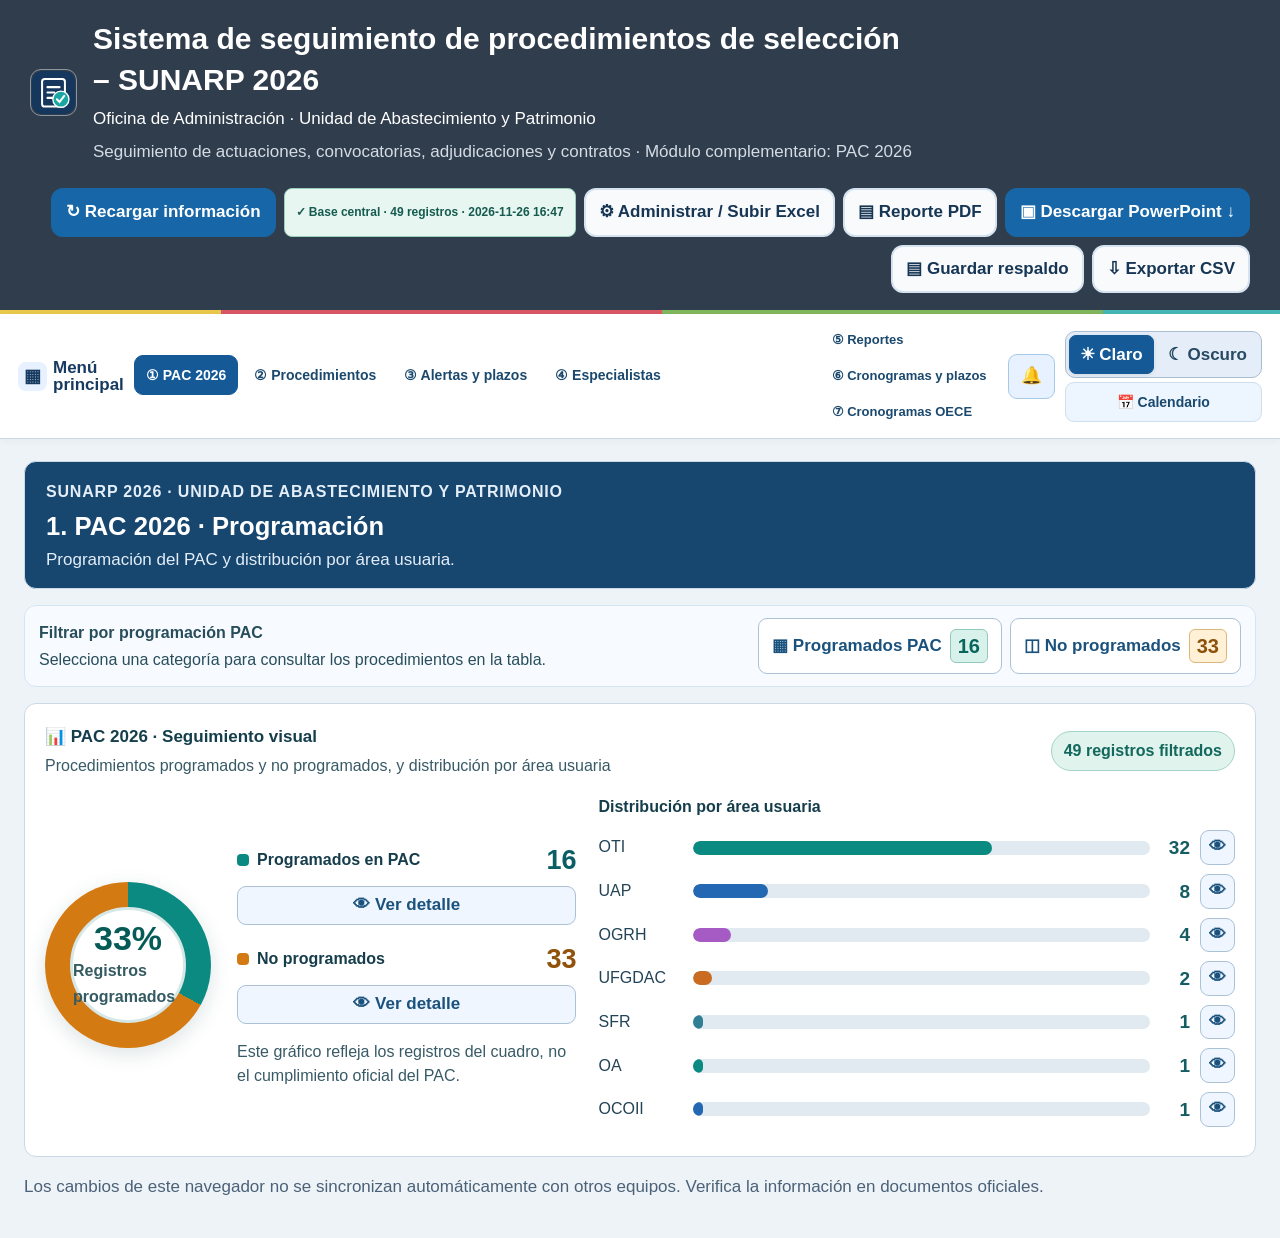
==== index.html @ dae7efac "Evitar duplicidad de etapa y seguimiento en tabla de procedimientos" ====
<!DOCTYPE html>
<html lang="es"><head><meta charset="utf-8"/><meta content="width=device-width,initial-scale=1" name="viewport"/><title>Seguimiento de Procedimientos de Selección | SUNARP 2026</title><link href="[data-uri]" rel="icon"/><style>
:root{font-family:Inter,'Segoe UI',Arial,sans-serif;color:#243248;background:#f5f7fb}*{box-sizing:border-box}body{margin:0}header{background:#17365d;color:white;padding:21px 30px;display:flex;align-items:center;justify-content:space-between;gap:12px;flex-wrap:wrap}header h1{margin:0;font-size:22px}header p{margin:5px 0 0;color:#d4e1f1;font-size:13px}.shell{max-width:1500px;margin:auto;padding:24px}button,.btn{font:inherit;cursor:pointer;border:1px solid #cad5e4;background:white;color:#23415f;border-radius:9px;padding:10px 14px;font-weight:600}button:hover{background:#edf3f9}.primary{background:#2464a4;color:white;border-color:#2464a4}.primary:hover{background:#194c7f}.actions{display:flex;gap:8px;flex-wrap:wrap}.cards{display:grid;grid-template-columns:repeat(5,minmax(130px,1fr));gap:12px;margin-bottom:19px}.card{background:white;border:1px solid #e1e7ef;border-radius:13px;padding:18px}.card small{display:block;color:#60728a;font-weight:600}.card strong{font-size:30px;display:block;margin-top:10px;color:#17365d}.card em{font-size:11px;color:#6c7c91;font-style:normal}.layout{display:grid;grid-template-columns:1.5fr 1fr;gap:15px;margin-bottom:17px}.panel{background:white;border:1px solid #e1e7ef;border-radius:13px;padding:18px}.panel h2{font-size:15px;margin:0 0 15px}.barrow{display:grid;grid-template-columns:140px 1fr 38px;gap:10px;align-items:center;margin:10px 0;font-size:12px}.track{height:11px;background:#edf1f6;border-radius:8px;overflow:hidden}.fill{height:100%;background:#4d87b8;border-radius:8px}.alerts{max-height:180px;overflow:auto}.alerts p{margin:8px 0;font-size:12px;line-height:1.5;border-bottom:1px solid #eef1f5;padding-bottom:8px}.filters{display:flex;gap:10px;flex-wrap:wrap;margin-bottom:12px}input,select,textarea{border:1px solid #cbd6e3;border-radius:8px;padding:10px;font:inherit;background:white;color:#27374c}input[type=search]{flex:2;min-width:250px}select{min-width:145px;flex:1}.tablewrap{overflow:auto;max-height:570px;border:1px solid #e1e7ef;border-radius:11px}table{border-collapse:collapse;width:100%;min-width:1220px;font-size:12px}th{position:sticky;top:0;background:#eaf0f7;color:#28425e;text-align:left;padding:12px;z-index:1;white-space:nowrap}td{padding:11px 12px;border-bottom:1px solid #eef1f5;vertical-align:top}tr:hover td{background:#f7faff}.desc{max-width:360px;min-width:270px;line-height:1.5}.muted{color:#7c8a9c}.pill{display:inline-block;border-radius:20px;padding:4px 8px;font-size:11px;background:#e9eff7;color:#34516e;font-weight:700;white-space:nowrap}.pill.good{background:#e4f3e9;color:#276340}.pill.warn{background:#fff0d7;color:#895d1e}.pill.bad{background:#fce9e9;color:#a13e3e}.footer{margin:13px 0;color:#65778b;font-size:12px}dialog{border:0;border-radius:16px;box-shadow:0 20px 70px #172e4966;width:min(900px,94vw);max-height:90vh;padding:0}dialog::backdrop{background:#152b45aa}.modalhead{padding:18px 22px;background:#17365d;color:white;display:flex;justify-content:space-between;align-items:center}.modalhead h2{font-size:17px;margin:0}.formgrid{display:grid;grid-template-columns:repeat(2,minmax(0,1fr));gap:13px;padding:20px;max-height:65vh;overflow:auto}.field{display:flex;flex-direction:column;gap:5px}.field label{font-size:12px;color:#53657c;font-weight:700}.field.wide{grid-column:1/-1}.field textarea{min-height:85px;resize:vertical}.modalfoot{display:flex;justify-content:flex-end;gap:8px;padding:15px 20px;border-top:1px solid #e5ebf2}.hint{font-size:12px;color:#698098}.tabbar{display:flex;gap:8px;margin-bottom:14px}.tabbar button.active{background:#17365d;color:white}#contractsPanel{display:none}@media(max-width:950px){.cards{grid-template-columns:repeat(2,1fr)}.layout{grid-template-columns:1fr}.shell{padding:12px}.formgrid{grid-template-columns:1fr}.field.wide{grid-column:1}header{padding:16px}}

/* Cabecera institucional inspirada en el tablero de control contractual, con menos colores */
:root{color:#26344a;background:#f2f5fa}
.hero{background:#3c4146;padding:19px 0 17px;color:#fff}
.hero-inner{max-width:1600px;margin:0 auto;width:calc(100% - 60px);display:flex;align-items:center;justify-content:space-between;gap:22px;flex-wrap:wrap}
.brand{display:flex;align-items:center;gap:16px;min-width:280px;flex:1}
.brand-mark{font-size:25px;display:grid;place-items:center;width:47px;height:47px;border:1px solid #8c969e;border-radius:11px;flex-shrink:0}
.hero h1{font-size:20px;line-height:1.35;margin:0;max-width:820px}
.hero p{font-size:13px;color:#fff;margin:5px 0}
.hero-sub{display:block;font-size:11px;color:#d4dce5;margin-top:4px}
.hero .actions{justify-content:flex-end}
.hero .actions button{border:1px solid #888e95;color:#fff;background:transparent;border-radius:18px;padding:10px 13px;font-size:12px}
.hero .actions button:hover{background:#525b65}
.hero .actions button.primary{background:#17365d;border-color:#17365d}
.hero-stripe{height:4px;display:grid;grid-template-columns:1fr 2fr 2fr .8fr}
.hero-stripe i:nth-child(1){background:#e9c94c}.hero-stripe i:nth-child(2){background:#d95664}.hero-stripe i:nth-child(3){background:#80b65c}.hero-stripe i:nth-child(4){background:#44b6b6}
.shell{max-width:1600px;padding-top:22px}
.update-line{display:flex;justify-content:space-between;flex-wrap:wrap;gap:6px;color:#60718b;font-size:12px;margin-bottom:12px}
.section-title{margin:24px 0 12px}.section-title h2{font-size:16px;margin:0 0 5px;color:#263b56}.section-title p{font-size:12px;color:#6b7d92;margin:0}
.tabbar{display:flex;gap:8px;flex-wrap:wrap;background:white;border:1px solid #e1e7ef;border-radius:15px;padding:11px;margin-bottom:16px;box-shadow:0 2px 4px #162d4b0a}
.tabbar button{border:0;background:transparent;color:#334d70;padding:13px 15px;border-radius:10px;font-size:13px}
.tabbar button.active{background:#102e59;color:#fff}
.tab-icon{font-size:16px;margin-right:5px}
.card{box-shadow:0 2px 4px #17365d0a;border-radius:15px}
.card strong{font-size:28px}
.panel{border-radius:15px}
@media(max-width:900px){.hero-inner{width:calc(100% - 28px)}.hero .actions{justify-content:flex-start}.hero h1{font-size:17px}.tabbar button{flex:1 1 230px}.update-line{display:block}}
</style><style>
.visual-grid{display:grid;grid-template-columns:1.15fr 1fr;gap:15px;margin:0 0 18px}.visual-card{background:white;border:1px solid #e0e7f0;border-radius:15px;padding:18px;min-width:0}.visual-card h3{margin:0 0 6px;font-size:15px;color:#243a56}.visual-card .sub{font-size:12px;color:#66778e;margin:0 0 12px}.visual-card svg{max-width:100%;height:auto}.legend{display:flex;gap:9px;flex-wrap:wrap;margin-top:10px;font-size:12px;color:#4b5d73}.legend span{display:inline-flex;align-items:center;gap:5px}.legend i{width:10px;height:10px;border-radius:3px;display:inline-block}.metric-note{font-size:12px;color:#5e7088;margin-top:10px}.insight-list{display:grid;gap:9px}.insight-item{padding:10px 12px;background:#f5f8fc;border-left:3px solid #507ba9;border-radius:6px;font-size:13px;line-height:1.45}.finance-grid{display:grid;grid-template-columns:repeat(3,minmax(0,1fr));gap:10px;margin-top:12px}.finance-stat{padding:12px;background:#f6f8fc;border-radius:10px}.finance-stat small{display:block;color:#6a7b90;font-size:11px}.finance-stat strong{font-size:19px;display:block;margin-top:5px;color:#203a5c}.visual-card .chart-title{font-weight:650;font-size:12px;color:#425671}.chartbar{display:flex;align-items:center;gap:9px;margin:8px 0;font-size:12px}.chartbar label{width:92px;flex-shrink:0;color:#52647b}.chartbar .track2{flex:1;height:12px;border-radius:8px;background:#edf1f6;overflow:hidden}.chartbar .fill2{height:100%;background:#517ca8;border-radius:8px}.chartbar b{width:40px;text-align:right;font-variant-numeric:tabular-nums}.analysis-pill{font-size:11px;color:#586c85}.money-cell{font-variant-numeric:tabular-nums;white-space:nowrap}@media(max-width:850px){.visual-grid{grid-template-columns:1fr}.finance-grid{grid-template-columns:1fr 1fr}}@media(max-width:530px){.finance-grid{grid-template-columns:1fr}}
th:nth-child(7),td:nth-child(7){min-width:175px}</style><style>
.pv-controls{display:flex;gap:9px;flex-wrap:wrap;margin:16px 0}.pv-controls button{border:1px solid #ccd7e5;background:#fff;color:#203b5e;padding:9px 13px;border-radius:9px;cursor:pointer;font-weight:650}.pv-controls button.selected{background:#17365d;color:#fff}.pv-stats{display:grid;grid-template-columns:repeat(auto-fit,minmax(175px,1fr));gap:12px;margin:12px 0}.pv-stat{background:#fff;border:1px solid #dce5f0;border-radius:12px;padding:15px}.pv-stat small{display:block;color:#63748a}.pv-stat strong{display:block;font-size:21px;color:#16385c;margin-top:5px}.pv-bars{display:grid;gap:12px;margin:14px 0}.pv-bar{display:grid;grid-template-columns:125px 1fr 100px;gap:12px;align-items:center;font-size:13px}.pv-track{height:16px;background:#eaf0f6;border-radius:6px;overflow:hidden}.pv-fill{height:100%;background:#2f6c9e;border-radius:6px}.pv-note{font-size:12px;color:#64748b;margin:9px 0 15px}.pv-focus{background:#f5f8fc;border:1px solid #dce5f0;border-radius:12px;padding:14px;margin:12px 0}.pv-focus h4{margin:0 0 10px}.pv-focus p{margin:7px 0;font-size:13px}.pv-year{display:flex;gap:8px;align-items:center;margin:10px 0}.pv-year select{border:1px solid #cdd9e7;padding:8px;border-radius:7px;background:white}.pv-alert{color:#9a5212;font-weight:600}.pv-good{color:#23654b;font-weight:600}@media(max-width:700px){.pv-bar{grid-template-columns:85px 1fr 80px;font-size:11px}}
</style><style>
/* Panel visual renovado: color funcional, no altera datos */
:root{--pv-blue:#2563eb;--pv-green:#059669;--pv-orange:#ea8a23;--pv-purple:#7c3aed;--pv-teal:#0891b2}
.pv-controls{padding:8px;background:linear-gradient(110deg,#eaf2ff,#f5f0ff 55%,#e9f8f5);border:1px solid #dce6f7;border-radius:16px;gap:10px}
.pv-controls button{position:relative;display:inline-flex;align-items:center;gap:8px;border-radius:12px;border-color:transparent;background:#ffffffd9;box-shadow:0 2px 6px #1d3b6612;padding:12px 17px;transition:transform .2s,box-shadow .2s,background .2s}
.pv-controls button:nth-child(1)::before{content:'◉';color:#2563eb;font-size:17px}.pv-controls button:nth-child(2)::before{content:'▥';color:#059669;font-size:17px}.pv-controls button:nth-child(3)::before{content:'⚑';color:#ea8a23;font-size:17px}.pv-controls button:nth-child(4)::before{content:'▤';color:#7c3aed;font-size:17px}
.pv-controls button:hover{transform:translateY(-2px);box-shadow:0 6px 16px #17365d22}.pv-controls button.selected{background:linear-gradient(110deg,#17365d,#25599a);color:#fff;box-shadow:0 5px 12px #17365d33}.pv-controls button.selected::before{color:#fff}
.pv-stats{gap:14px}.pv-stat{position:relative;overflow:hidden;border:1px solid #dce5f0;border-radius:16px;padding:18px 18px 20px;box-shadow:0 4px 12px #193b5c0b;transition:transform .2s,box-shadow .2s;background:linear-gradient(145deg,#fff,#f4f8ff)}
.pv-stat:nth-child(4n+2){background:linear-gradient(145deg,#fff,#ecfbf4)}.pv-stat:nth-child(4n+3){background:linear-gradient(145deg,#fff,#fff4e7)}.pv-stat:nth-child(4n+4){background:linear-gradient(145deg,#fff,#f5efff)}
.pv-stat::after{content:'';position:absolute;left:0;bottom:0;width:100%;height:5px;background:#2563eb}.pv-stat:nth-child(4n+2)::after{background:#059669}.pv-stat:nth-child(4n+3)::after{background:#ea8a23}.pv-stat:nth-child(4n+4)::after{background:#7c3aed}
.pv-stat:hover{transform:translateY(-3px);box-shadow:0 10px 24px #193b5c1c}.pv-stat small{font-size:12px;font-weight:650;line-height:1.5}.pv-stat strong{font-size:clamp(22px,2vw,29px);letter-spacing:-.5px;color:#164ba1}.pv-stat:nth-child(4n+2) strong{color:#087d5a}.pv-stat:nth-child(4n+3) strong{color:#b46713}.pv-stat:nth-child(4n+4) strong{color:#6a3ac0}
.pv-focus{border-radius:17px;background:linear-gradient(135deg,#f7faff,#eef4fd);border-color:#d5e3f5;padding:20px;box-shadow:0 3px 10px #193b5c0b}.pv-focus h4{color:#17365d;font-size:15px;margin-bottom:16px}.pv-bar{grid-template-columns:125px 1fr 85px;gap:15px}.pv-bar>span,.pv-bar>label{font-weight:650}.pv-track{height:20px;border-radius:20px;background:#e2eaf4;box-shadow:inset 0 1px 3px #16365c18}.pv-fill{border-radius:20px;background:linear-gradient(90deg,#2563eb,#38bdf8);transition:width .5s ease;position:relative}.pv-bar:nth-child(2) .pv-fill{background:linear-gradient(90deg,#059669,#34d399)}.pv-bar:nth-child(3) .pv-fill{background:linear-gradient(90deg,#7c3aed,#b794f4)}.pv-bar:nth-child(4) .pv-fill{background:linear-gradient(90deg,#ea8a23,#facc15)}.pv-bar:nth-child(5) .pv-fill{background:linear-gradient(90deg,#0891b2,#67e8f9)}.pv-bar b{font-size:13px;color:#203b5e}.pv-bar:hover .pv-track{outline:2px solid #a6c9f7;outline-offset:2px}
.pv-note{background:#eef5ff;border-left:4px solid #3b82f6;border-radius:8px;padding:11px 13px;line-height:1.55}.pv-alert{color:#b45309}.pv-good{color:#047857}
.pv-year select{border:1px solid #9ab7db;box-shadow:0 2px 5px #1e3a5f10}.pv-year select:focus-visible,.pv-controls button:focus-visible{outline:3px solid #93c5fd;outline-offset:2px}
@media(max-width:720px){.pv-bar{grid-template-columns:78px 1fr 70px;gap:8px}.pv-stat{padding:14px}.pv-controls button{flex:1 1 170px;justify-content:center}}
@media(prefers-reduced-motion:reduce){.pv-fill,.pv-stat,.pv-controls button{transition:none}}
</style><style>
.pv-pac-controls{display:flex;gap:9px;flex-wrap:wrap;margin:14px 0}.pv-pac-controls button{background:white;border:1px solid #cbd5e1;border-radius:9px;padding:9px 13px;color:#334155}.pv-pac-controls button.on{background:#17365d;color:white;border-color:#17365d}.pv-pac-list{display:grid;gap:7px;max-height:450px;overflow:auto}.pv-pac-item{display:flex;align-items:flex-start;gap:12px;padding:10px 12px;background:white;border:1px solid #e2e8f0;border-radius:10px;font-size:12px;line-height:1.5;color:#334155}.pv-pac-item>span:last-child{flex:1;min-width:0}.pv-pac-item strong{display:block;font-weight:650}.pv-pac-item small{display:block;margin-top:3px;color:#64748b;white-space:pre-wrap}.pv-pac-tag{display:inline-flex;flex-shrink:0;align-items:center;border-radius:18px;padding:5px 9px;font-size:11px;font-weight:750;white-space:nowrap}.pv-pac-tag.is-programado{background:#dbeafe;color:#1d4ed8}.pv-pac-tag.is-no{background:#e2e8f0;color:#475569}@media(max-width:650px){.pv-pac-item{flex-direction:column}}
</style><style>.help-btn{padding:0 5px;border:1px solid #a8bed8;border-radius:50%;background:#edf5ff;color:#20558e;font-size:11px;margin-left:4px;line-height:18px;min-width:19px}.field:has(input[id*="monto"],input[id*="prevision"],input[id*="ccp"],input[id*="clasificador"],input[id*="meta"]) {background:#f1f7ff;padding:9px;border-radius:9px;border-left:3px solid #6d9cd5}.field:has(input[id*="vencimiento"],input[id*="estado"],input[id*="fechaEsperada"]) {border-left:3px solid #d69d43;padding-left:9px}.field label{display:flex;align-items:center;justify-content:space-between;gap:5px}.update-line{font-weight:500}</style><style>
/* Resumen operativo en el espacio antes desocupado */
#thead th:nth-child(7),#tbody td:nth-child(7){min-width:290px;width:310px;max-width:340px}
#thead th:nth-child(8),#tbody td:nth-child(8){min-width:175px;width:190px}
.control-info{display:grid;gap:6px;max-width:325px;line-height:1.4}.control-info .ci-line{display:flex;gap:6px;align-items:flex-start;font-size:11px}.control-info .ci-label{color:#64748b;min-width:75px;flex-shrink:0;font-weight:600}.control-info .ci-value{color:#24364d;font-weight:650;overflow-wrap:anywhere;white-space:normal}.control-info .ci-action{border-left:3px solid #2d6eb3;background:#f0f6ff;padding:6px 8px;border-radius:5px;color:#264b79;font-size:11px;line-height:1.45;overflow-wrap:anywhere}.control-info .ci-empty{color:#8794a6;font-weight:400}.control-info .ci-contract{color:#06744e}.control-info .ci-action strong{display:block;margin-bottom:2px}.control-info .ci-action span{display:-webkit-box;-webkit-line-clamp:3;-webkit-box-orient:vertical;overflow:hidden;white-space:pre-line}
#tbody td:nth-child(10){white-space:nowrap}.contract-highlight{background:#d8f7e8!important;border:1px solid #42c98d;color:#075b40!important;padding:5px 9px}
.eye-action{display:inline-flex;align-items:center;justify-content:center;gap:6px;color:#164a87;border:1px solid #94bdf2;background:#eff6ff;padding:9px 11px;white-space:nowrap}.eye-action:hover{background:#dbeafe}.eye-action svg{width:15px;height:15px;flex-shrink:0}

#thead th:nth-child(n+5),#tbody td:nth-child(n+5){min-width:175px}
.pv-doc{color:#35475e;white-space:pre-line;overflow-wrap:anywhere;line-height:1.4;margin-bottom:5px}
.pv-amount{color:#076345;font-weight:750;font-variant-numeric:tabular-nums;white-space:nowrap}
#reportPpt.primary{background:#236b54;border-color:#236b54;color:#fff}
#reportPpt.primary:hover{background:#18523f}
<style>.no-contract{background:#eef2f7!important;color:#475569!important;font-weight:650;border-radius:7px;padding:4px 7px;display:inline-block}.no-contract-note{background:#f1f5f9;border-left:4px solid #64748b;border-radius:9px;padding:11px 14px;margin:10px 0;font-size:12px;color:#334155}</style></style><style>
:root{--sun-chart-0:#2563eb;--sun-chart-1:#10b981;--sun-chart-2:#f59e0b;--sun-chart-3:#8b5cf6;--sun-chart-4:#06b6d4}
.eye-action{background:linear-gradient(120deg,#1456a5,#237ad6)!important;color:#fff!important;border:1px solid #174f9c!important;border-radius:12px!important;box-shadow:0 3px 9px #1358a42b;font-weight:750!important;padding:10px 13px!important;transition:transform .15s,box-shadow .15s}
.eye-action:hover{background:linear-gradient(120deg,#103e7b,#155bb0)!important;transform:translateY(-1px);box-shadow:0 6px 15px #1358a440}.eye-action:focus-visible{outline:3px solid #f59e0b;outline-offset:2px}.eye-action svg{width:19px!important;height:19px!important;stroke-width:2.2!important}
.sun-pac-panel:not(:empty),.sun-fin-chart{background:#fff;border:1px solid #d8e4f3;border-radius:17px;padding:20px;margin:16px 0;box-shadow:0 4px 15px #193b5c0c}.sun-visual-head{display:flex;justify-content:space-between;align-items:center;gap:12px;flex-wrap:wrap;margin-bottom:16px}.sun-visual-head h3{margin:0 0 4px;color:#153b66;font-size:17px}.sun-visual-head p{margin:0;color:#64748b;font-size:12px}.sun-visual-tag{padding:7px 12px;background:#e0edff;color:#1d4ed8;border-radius:20px;font-size:12px;font-weight:750}.sun-pac-grid{display:grid;grid-template-columns:170px minmax(180px,.8fr) minmax(280px,1.5fr);gap:22px;align-items:center}.sun-pac-donut{width:166px;height:166px;border-radius:50%;background:conic-gradient(#2563eb 0 var(--pct),#f59e0b var(--pct) 100%);display:grid;place-items:center}.sun-pac-donut>div{background:#fff;border-radius:50%;width:116px;height:116px;display:flex;flex-direction:column;align-items:center;justify-content:center}.sun-pac-donut strong{font-size:31px;color:#1d4ed8}.sun-pac-donut small{font-size:11px;color:#64748b}.sun-pac-key>div{display:flex;align-items:center;gap:8px;margin:12px 0;font-size:12px}.sun-pac-key>div strong{margin-left:auto;font-size:18px;color:#17365d}.sun-pac-key p,.sun-fin-disclaimer{font-size:11px;color:#64748b;line-height:1.5}.sun-dot{width:12px;height:12px;border-radius:4px;display:inline-block}.sun-dot.blue{background:#2563eb}.sun-dot.orange{background:#f59e0b}.sun-area-bars h4{font-size:13px;color:#17365d;margin:0 0 10px}.sun-area-row{display:grid;grid-template-columns:85px 1fr 30px;gap:9px;align-items:center;margin:9px 0;font-size:12px}.sun-area-row>span{white-space:nowrap;overflow:hidden;text-overflow:ellipsis}.sun-area-track,.sun-fin-track{height:14px;background:#edf2f8;border-radius:12px;overflow:hidden}.sun-area-track>div,.sun-fin-track>div{height:100%;border-radius:12px;min-width:0;transition:width .25s}.sun-area-row b{text-align:right;color:#334155}.sun-fin-bars{display:grid;gap:14px}.sun-fin-row{display:grid;grid-template-columns:145px minmax(120px,1fr) 160px;gap:15px;align-items:center}.sun-fin-row strong{display:block;color:#334155;font-size:12px}.sun-fin-row small{display:block;color:#64748b;font-size:10px}.sun-fin-track{height:22px}.sun-fin-row b{text-align:right;color:#17365d;font-size:12px;font-variant-numeric:tabular-nums}.sun-fin-disclaimer{margin-top:14px}@media(max-width:950px){.sun-pac-grid{grid-template-columns:170px 1fr}.sun-area-bars{grid-column:1/-1}}@media(max-width:600px){.sun-pac-grid{grid-template-columns:1fr;justify-items:center}.sun-pac-key,.sun-area-bars{width:100%}.sun-fin-row{grid-template-columns:100px 1fr;gap:7px}.sun-fin-row b{grid-column:2;text-align:left}.sun-pac-panel:not(:empty),.sun-fin-chart{padding:14px}}
</style><style>
/* Seguimiento visible en la tabla: textos completos, sin recortes */
#thead th:nth-child(8),#tbody td:nth-child(8){min-width:380px;width:440px;max-width:550px;white-space:normal}
.obs-table-cell{background:#f8fbff;vertical-align:top}
.obs-stack{display:grid;gap:9px;min-width:330px}
.obs-box{padding:11px 13px;border-radius:10px;border:1px solid #bfd7f5;background:#edf5ff;color:#193e70;line-height:1.55;overflow-wrap:anywhere}
.obs-box strong{display:block;font-size:11px;text-transform:uppercase;letter-spacing:.35px;margin-bottom:5px;color:#174e92}
.obs-text{font-size:12px;white-space:pre-wrap;overflow-wrap:anywhere;word-break:normal}
.obs-observacion{background:#fff6e7;border-color:#f3d6a3;color:#704913}
.obs-observacion strong{color:#99580a}
.obs-seguimiento{background:#eaf5ff;border-color:#b9d8fa}
.obs-estado{background:#ecf9f2;border-color:#b7e5ca;color:#155c3d}
.obs-estado strong{color:#176d47}
.obs-empty{font-size:12px;color:#64748b;background:#f1f5f9;border-radius:8px;padding:11px;white-space:normal}
#tbody tr:hover .obs-table-cell{background:#f0f7ff}
</style><style>
/* Acceso inmediato a la ficha dentro de la descripción del servicio */
.detail-under-service{display:flex;align-items:center;margin-top:11px}
.desc .eye-action{font-size:12px;padding:8px 12px!important;max-width:100%;white-space:normal;text-align:left;line-height:1.3}
.desc .eye-action svg{flex-shrink:0}
</style><style>
/* Indicadores ejecutivos consultables: detalle por registro */
.insight-drill{width:100%;display:flex;flex-wrap:wrap;align-items:center;justify-content:space-between;gap:6px 12px;text-align:left;font-weight:400;cursor:pointer;color:#243248;border:1px solid #e2eaf4;border-left:3px solid #507ba9;transition:background .12s,border-color .12s}
.insight-drill:hover{background:#e9f2ff;border-color:#bad2ee;border-left-color:#1e63ad}
.insight-drill:focus-visible{outline:3px solid #93c5fd;outline-offset:2px}
.insight-drill-link{display:inline-flex;align-items:center;gap:5px;font-size:11px;font-weight:750;color:#1456a5;margin-left:auto;white-space:nowrap}
#insightDetail{width:min(1100px,96vw);max-height:88vh}
.insight-dialog-content{padding:17px 20px 21px;overflow:auto;max-height:70vh}
.insight-summary{font-size:13px;color:#52647b;line-height:1.5;margin:0 0 12px}
.insight-list-table{overflow:auto;border:1px solid #e1e7ef;border-radius:10px;max-height:55vh}
.insight-list-table table{min-width:930px;width:100%;font-size:12px}
.insight-list-table td{vertical-align:top;white-space:normal;overflow-wrap:anywhere}
.insight-list-table th{white-space:nowrap}
.insight-list-table td:first-child{width:45px;color:#64748b}
.insight-list-table .eye-action{padding:7px 10px!important;font-size:11px;white-space:nowrap}
.insight-list-table .eye-action svg{width:16px!important;height:16px!important}
.insight-empty{padding:20px;background:#f4f7fb;color:#586b81;border-radius:8px;font-size:13px}
@media(max-width:700px){.insight-dialog-content{padding:12px}.insight-drill-link{margin-left:0}#insightDetail{width:98vw}}
</style><style>
/* Alertas con consulta inmediata del registro y su ficha gerencial */
.alerts{max-height:310px;overflow-y:auto}
.alert-record{padding:10px 4px 12px;border-bottom:1px solid #e5ebf2;font-size:12px;line-height:1.5}
.alert-record:last-child{border-bottom:0}
.alert-record>strong{display:block;color:#24364d;overflow-wrap:anywhere}
.alert-meta{color:#617188;margin:3px 0;overflow-wrap:anywhere}
.alert-record .alert-view{font-size:11px!important;padding:7px 10px!important;margin-top:7px}
.alert-record .alert-view svg{width:16px!important;height:16px!important}
</style><style id="distributionUpgradeStyle">
/* Distribución de procedimientos: panel interactivo y legible */
.dist-layout{display:grid;grid-template-columns:minmax(170px,0.75fr) minmax(260px,1.4fr);gap:20px;align-items:center}
.dist-donut-wrap{text-align:center;display:grid;justify-items:center;gap:10px}
.dist-donut{width:188px;height:188px;aspect-ratio:1;border:0;border-radius:50%;display:grid;place-items:center;cursor:pointer;padding:0;box-shadow:0 5px 16px #183d6721;transition:transform .17s}
.dist-donut:hover{transform:scale(1.035)}.dist-donut:focus-visible,.dist-state:focus-visible{outline:3px solid #2563eb;outline-offset:3px}
.dist-center{width:116px;height:116px;border-radius:50%;background:white;display:flex;align-items:center;justify-content:center;flex-direction:column;gap:2px;color:#234465}
.dist-center strong{font-size:34px;line-height:1.1}.dist-center small{font-size:12px;color:#617489}.dist-center em{font-size:10px;color:#205d9d;font-weight:750;font-style:normal;margin-top:3px}
.dist-summary{font-size:11px;line-height:1.5;color:#66788e;max-width:230px}
.dist-list{display:grid;gap:5px;min-width:0}.dist-list-head{display:flex;justify-content:space-between;gap:9px;font-size:11px;color:#60758c;margin-bottom:3px}.dist-list-head strong{color:#233f5e}
.dist-state{width:100%;border:1px solid transparent;background:#f8faff;border-radius:10px;display:grid;grid-template-columns:10px minmax(106px,1fr) minmax(35px,.65fr) 28px 44px 12px;gap:8px;align-items:center;padding:9px 10px;text-align:left;font-size:11px;color:#29415c;min-width:0;cursor:pointer}
.dist-state:hover{background:#eaf3ff;border-color:#b5d4fa}.dist-color{width:10px;height:10px;border-radius:3px}.dist-label{line-height:1.25;font-weight:650;overflow-wrap:anywhere}.dist-bar{height:9px;background:#e4ebf3;border-radius:9px;overflow:hidden}.dist-bar i{height:100%;display:block;border-radius:9px}.dist-state strong{text-align:right;font-size:13px}.dist-state small{text-align:right;color:#6a7e92;font-variant-numeric:tabular-nums}.dist-arrow{font-size:20px;line-height:1;color:#4575a5}
.dist-help{font-size:11px;margin:13px 0 0;color:#61788f;padding:9px 11px;background:#f1f6fc;border-radius:8px}
#chartLegend:empty{display:none}
@media(max-width:790px){.dist-layout{grid-template-columns:1fr}.dist-donut{width:174px;height:174px}.dist-center{width:108px;height:108px}}
@media(max-width:420px){.dist-state{grid-template-columns:9px minmax(110px,1fr) 26px 37px 10px}.dist-bar{display:none}}
</style><style id="ux2026Style">
/* Complemento de navegación ejecutiva: sin alterar la base de registros */
.ux-dashboard{max-width:1600px;margin:18px auto 0;padding:0 24px;color:#203955;font-family:Inter,'Segoe UI',Arial,sans-serif}
.ux-frame{background:#fff;border:1px solid #dce7f4;border-radius:16px;box-shadow:0 4px 18px #183d6710;padding:17px}
.ux-title{display:flex;justify-content:space-between;align-items:center;gap:12px;flex-wrap:wrap;margin-bottom:11px}.ux-title h2{margin:0;font-size:17px}.ux-title p{margin:4px 0 0;font-size:12px;color:#65788f}
.ux-actions{display:flex;gap:7px;flex-wrap:wrap}.ux-action{border:1px solid #bfd1e6;color:#194e81;background:#fff;border-radius:9px;padding:8px 11px;font-size:12px;font-weight:650}
.ux-action:focus-visible,.ux-chip:focus-visible,.ux-fav:focus-visible{outline:3px solid #93c5fd;outline-offset:2px}
.ux-section-label{font-size:11px;letter-spacing:.06em;color:#68819a;font-weight:750;text-transform:uppercase;margin:15px 0 7px}
.ux-chips{display:flex;gap:8px;flex-wrap:wrap}.ux-chip{display:inline-flex;align-items:center;gap:7px;padding:9px 12px;border-radius:999px;border:1px solid #cfdaeb;background:#f8fbff;color:#284864;font-size:12px;cursor:pointer}.ux-chip b{font-size:11px;min-width:20px;padding:2px 6px;border-radius:999px;background:#e8f0fa;color:#184a80}.ux-chip.ux-on{background:#164a7e;border-color:#164a7e;color:white}.ux-chip.ux-on b{background:#ffffff29;color:white}
.ux-status{display:flex;gap:9px;align-items:center;flex-wrap:wrap;margin-top:13px;font-size:12px;color:#5b6e82}.ux-status strong{color:#194d7d}.ux-note{font-size:11px;color:#75879b}
.ux-experts{display:flex;gap:8px;flex-wrap:wrap;margin-top:8px}.ux-expert{border:1px solid #dae4f0;border-radius:11px;background:#f8fbff;padding:9px 11px;text-align:left;display:flex;align-items:center;gap:9px;font-size:12px}.ux-expert strong{color:#194e80;font-size:17px}.ux-expert small{display:block;color:#677b92}
.ux-searchline{display:flex;gap:10px;align-items:center;flex-wrap:wrap}.ux-searchline label{font-size:12px;color:#425c77;font-weight:700}.ux-searchline input{min-width:180px;flex:1;border-radius:10px;padding:10px 12px}.ux-searchline select{min-width:160px;flex:0 1 auto}
.ux-fav{font-size:19px;min-width:35px;border:1px solid #d4e1ee;background:#fff;color:#a0b2c5;border-radius:10px;padding:5px 8px;cursor:pointer}.ux-fav.ux-marked{color:#d58d0a;background:#fff6dc;border-color:#edd79f}
.ux-hidden-row{display:none!important}
.ux-export-note{font-size:12px;color:#627a92;margin:9px 0 0}
.ux-footer{display:flex;align-items:center;justify-content:space-between;gap:12px;flex-wrap:wrap;margin-top:8px}
.ux-toast{position:fixed;bottom:18px;left:50%;transform:translateX(-50%);background:#17365d;color:#fff;border-radius:11px;padding:12px 16px;z-index:9999;box-shadow:0 7px 22px #193c6560;font-size:12px;max-width:min(90vw,600px)}
@media(max-width:700px){.ux-dashboard{padding:0 12px}.ux-title h2{font-size:15px}.ux-searchline input{width:100%}.ux-expert{flex:1 1 120px}}
.sp-release-tag{display:inline-block;vertical-align:middle;font-size:10px;letter-spacing:.01em;font-weight:600;color:#607d9b;background:#eef4fb;border:1px solid #d9e5f4;padding:3px 6px;border-radius:6px;margin-left:7px}
.sp-tag.no-request{background:#f5f3ff;border-color:#ddd6fe;color:#6d28d9}
.sp-name-action{border:0;background:transparent;padding:0;text-align:left;cursor:pointer;font:inherit;font-weight:750;color:inherit}.sp-name-action:hover{text-decoration:underline;color:#1d4ed8}.sp-name-action:focus-visible{outline:2px solid #2563eb;outline-offset:3px;border-radius:3px}
.ux-specialist-target{border:2px solid #2563eb!important;background:#eff6ff!important;box-shadow:0 0 0 3px #2563eb15}
</style><style id="especialistas2026Style">
.sp-dash{background:#fff;border:1px solid #dce7f3;border-radius:14px;padding:17px;min-width:0}
.sp-head{display:flex;align-items:center;justify-content:space-between;flex-wrap:wrap;gap:10px;margin-bottom:13px}
.sp-head h3{margin:0;color:#183f6b;font-size:18px;font-weight:800}
.sp-head p{margin:4px 0 0;color:#60778e;font-size:12px}
.sp-head-count{display:flex;gap:6px;align-items:baseline;background:#f1f7fd;border:1px solid #e1ebf5;border-radius:9px;padding:7px 10px;color:#50708c;font-size:11px}
.sp-head-count b{font-size:20px;color:#174e83;font-variant-numeric:tabular-nums}
.sp-bars{display:grid;gap:7px}
.sp-chart-row{display:grid;grid-template-columns:120px minmax(55px,1fr) 35px 23px;align-items:center;gap:11px;width:100%;min-width:0;text-align:left;padding:10px 12px;background:#f8fbff;border:1px solid #e3edf6;border-radius:9px;cursor:pointer;color:#1c4e80}
.sp-chart-row:hover,.sp-chart-row:focus-visible{background:#edf6ff;border-color:#7cafdc;outline:2px solid transparent}
.sp-chart-person{display:flex;align-items:center;gap:7px;font-size:12px;font-weight:800}
.sp-chart-avatar{font-size:19px}
.sp-chart-track{height:16px;border-radius:5px;background:#e5edf6;overflow:hidden}
.sp-chart-bar{display:block;height:100%;border-radius:5px;background:linear-gradient(90deg,#6bb1e1,#2165a1)}
.sp-chart-number{text-align:right;color:#183f6b;font-size:18px;font-weight:800;font-variant-numeric:tabular-nums}
.sp-chart-go{text-align:center;color:#3976b0;font-size:20px}
.sp-board{margin-top:18px;border-top:1px solid #e5edf5;padding-top:16px}
.sp-board-head{display:flex;align-items:center;justify-content:space-between;gap:10px;flex-wrap:wrap;margin-bottom:7px}
.sp-board-head h3{font-size:16px;font-weight:800;color:#1c4974;margin:0}
.sp-board-count{display:inline-flex;align-items:center;font-size:12px;color:#8a581d;background:#fff5e8;border-radius:20px;padding:4px 9px;margin-left:5px}
.sp-board-search{display:flex;align-items:center;gap:7px;border:1px solid #d3e1ef;background:#fff;border-radius:9px;padding:0 10px;min-height:39px;min-width:min(100%,250px);max-width:100%;flex:1 1 250px}
.sp-board-search:focus-within{outline:2px solid #a6d0f4;border-color:#2e7ab5}
.sp-board-search span{font-size:15px;color:#5280ab}
.sp-board-search input{width:100%;min-width:0;background:transparent;border:0;outline:0!important;padding:9px 0;font:inherit;font-size:12px;color:#214762}
.sp-board-search input::placeholder{color:#7890a6}
.sp-board-help{font-size:11px;color:#71849a;margin:4px 0 12px}
.sp-board-list{display:grid;gap:14px}
.sp-group{scroll-margin-top:125px;border:1px solid #e1eaf3;border-radius:11px;background:#f9fbfe;padding:10px}
.sp-group:focus{outline:2px solid #87b9e9}
.sp-group-head{display:flex;align-items:center;justify-content:space-between;gap:7px;margin-bottom:9px;color:#1b4d7a}
.sp-group-head strong{font-size:12px;letter-spacing:.02em}
.sp-group-head span{background:#e6f1fa;color:#285e89;border-radius:12px;font-weight:750;padding:4px 8px;font-size:11px}
.sp-task-list{display:grid;gap:7px}
.sp-task{display:grid;grid-template-columns:minmax(0,1fr) auto;align-items:center;gap:8px;padding:11px 12px;border:1px solid #e4ebf3;background:#fff;border-radius:9px;min-width:0}
.sp-task-main{min-width:0}
.sp-task-title{font-size:12px;line-height:1.45;color:#253f59;font-weight:750;overflow-wrap:anywhere;margin:0 0 6px}
.sp-task-meta{display:flex;gap:5px 10px;flex-wrap:wrap;color:#667f97;font-size:11px;line-height:1.35}
.sp-task-next{font-size:11px;color:#456985;margin:5px 0 0;overflow-wrap:anywhere;line-height:1.38}
.sp-task-eye{align-self:center;display:inline-flex;align-items:center;gap:5px;justify-content:center;flex-shrink:0;border:1px solid #cbdff1;background:#eff7ff;border-radius:8px;color:#145687;white-space:nowrap;font-size:11px;font-weight:800;padding:8px 10px;cursor:pointer}
.sp-task-eye:hover,.sp-task-eye:focus-visible{background:#daecfc;border-color:#83b4df;outline:2px solid transparent}
.sp-board-empty{padding:18px;text-align:center;font-size:12px;border:1px dashed #cddfeb;border-radius:10px;color:#667e95}
.sp-record-fields{display:grid;gap:8px}
.sp-record-field{border:1px solid #e4ebf4;background:#f9fbfe;border-radius:8px;padding:9px 12px;overflow-wrap:anywhere}
.sp-record-field b{display:block;color:#57748e;font-size:11px;margin-bottom:4px}
.sp-record-field span{display:block;color:#294b68;font-size:13px;white-space:pre-wrap}
@media(max-width:580px){.sp-dash{padding:12px}.sp-head h3{font-size:16px}.sp-head-count b{font-size:18px}.sp-chart-row{grid-template-columns:82px minmax(30px,1fr) 27px 18px;gap:7px;padding:10px 8px}.sp-chart-person{font-size:10px;gap:4px}.sp-chart-avatar{font-size:16px}.sp-chart-track{height:14px}.sp-chart-number{font-size:15px}.sp-chart-go{font-size:16px}.sp-board-head{align-items:stretch}.sp-board-head h3{width:100%}.sp-board-search{width:100%;flex-basis:100%}.sp-task{grid-template-columns:minmax(0,1fr) auto;padding:10px 8px}.sp-task-title{font-size:11px}.sp-task-meta,.sp-task-next{font-size:10px}.sp-task-eye{padding:8px;font-size:10px}}
</style><style id="sunSpecialistVerticalBars2026">
/* Comparación vertical por especialista: columnas calculadas de los registros asignados */
.sp-vchart{background:#f7fbff;border:1px solid #dce8f5;border-radius:12px;padding:16px 15px 10px}
.sp-vcolumns{display:grid;grid-template-columns:repeat(3,minmax(0,1fr));gap:clamp(9px,4vw,44px);align-items:end}
.sp-vcol{appearance:none;display:flex;flex-direction:column;align-items:center;justify-content:flex-end;gap:7px;height:260px;width:100%;min-width:0;background:transparent;border:1px solid transparent;border-radius:10px;padding:6px 6px 7px;cursor:pointer;color:#26496b}
.sp-vcol:hover{background:#eaf3fc;border-color:#cbdff3}
.sp-vcol:focus-visible{outline:3px solid #3984d2;outline-offset:2px}
.sp-vcount{font-size:23px;font-weight:850;color:#173f6d;font-variant-numeric:tabular-nums;line-height:1}
.sp-vtower{height:175px;width:min(72%,110px);min-width:34px;display:flex;align-items:flex-end;justify-content:center;border-bottom:2px solid #b7cce0;background:repeating-linear-gradient(to top,transparent 0,transparent 42px,#d6e4f140 43px,#d6e4f140 44px)}
.sp-vbar{display:block;width:100%;border-radius:9px 9px 2px 2px;background:linear-gradient(180deg,#77b7e9,#2473b0);box-shadow:inset 0 1px 0 #ffffff65;min-height:0;transition:height .2s ease}
.sp-vcol:nth-child(2) .sp-vbar{background:linear-gradient(180deg,#69c7c0,#19857b)}
.sp-vcol:nth-child(3) .sp-vbar{background:linear-gradient(180deg,#ad9bf0,#7053b5)}
.sp-vperson{display:flex;align-items:center;justify-content:center;gap:6px;font-size:13px;font-weight:850;letter-spacing:.01em;text-align:center}
.sp-vavatar{font-size:20px;line-height:1}
.sp-vpending{font-size:11px;color:#5f7b94;text-align:center}
.sp-vfoot{margin:10px 1px 0;font-size:11px;color:#637b91;line-height:1.5}
.sp-vfeedback{margin:5px 1px 0;font-size:12px;color:#336995;line-height:1.4}
.sp-vfeedback:empty{display:none}
html[data-sun-theme="dark"] .sp-vchart{background:#1d3046;border-color:#405b77}
html[data-sun-theme="dark"] .sp-vcol{background:transparent;color:#e7f3ff}
html[data-sun-theme="dark"] .sp-vcol:hover{background:#304963;border-color:#587694}
html[data-sun-theme="dark"] .sp-vcount,html[data-sun-theme="dark"] .sp-vperson{color:#edf6ff}
html[data-sun-theme="dark"] .sp-vtower{border-color:#637e97;background:repeating-linear-gradient(to top,transparent 0,transparent 42px,#324d65 43px,#324d65 44px)}
html[data-sun-theme="dark"] .sp-vpending,html[data-sun-theme="dark"] .sp-vfoot{color:#bbd2e6}
html[data-sun-theme="dark"] .sp-vfeedback{color:#aed4ff}
@media(max-width:580px){.sp-vchart{padding:12px 7px 7px}.sp-vcolumns{gap:5px}.sp-vcol{height:240px;gap:5px;padding:4px 2px 6px}.sp-vtower{height:157px;min-width:26px;width:64%}.sp-vcount{font-size:21px}.sp-vperson{font-size:11px;gap:3px}.sp-vavatar{font-size:15px}.sp-vpending{font-size:10px}}
@media(prefers-reduced-motion:reduce){.sp-vbar{transition:none}}
</style><style id="sunSpecialistAccordion2026">
/* Tarjetas de especialistas inicialmente cerradas y abiertas solamente a petición */
.sp-vcol[aria-expanded="true"]{border-color:currentColor!important;background:color-mix(in srgb,currentColor 9%,transparent)!important;box-shadow:0 3px 12px #234e7617}
.sp-vcol.sp-color-sheyla{color:#2469af}
.sp-vcol.sp-color-sonia{color:#117f74}
.sp-vcol.sp-color-hermes{color:#7958b4}
.sp-vcol[aria-expanded="true"] .sp-vcount{color:currentColor!important}
.sp-mini-tabs{display:grid;grid-template-columns:repeat(3,minmax(0,1fr));gap:11px;margin-top:15px}
.sp-person-tab{display:flex;align-items:center;justify-content:center;gap:7px;min-width:0;min-height:51px;padding:10px!important;border-radius:11px!important;font-size:12px!important;white-space:normal;cursor:pointer;transition:box-shadow .15s,background .15s,transform .15s}
.sp-person-tab b{font-size:13px}
.sp-person-tab.sp-color-sheyla{background:#e4f1ff!important;border:1px solid #9dc5eb!important;color:#205d9c!important}
.sp-person-tab.sp-color-sonia{background:#ddf7ef!important;border:1px solid #8ed5bb!important;color:#126e59!important}
.sp-person-tab.sp-color-hermes{background:#efe8ff!important;border:1px solid #c2afe9!important;color:#6740a4!important}
.sp-person-tab[aria-expanded="true"]{box-shadow:inset 0 0 0 2px currentColor,0 3px 12px #102d421c!important}
.sp-person-tab:hover{filter:brightness(.97);transform:translateY(-1px)}
.sp-person-tab:focus-visible,.sp-accordion-close:focus-visible{outline:3px solid #246cae!important;outline-offset:2px}
.sp-tab-count{font-size:11px;font-weight:500}
.sp-tab-caret{font-size:16px;margin-left:auto}
.sp-selected-container{scroll-margin-top:95px}
.sp-collapsed-hint{text-align:center;padding:15px 12px;margin:12px 0 0;border:1px dashed #cbdced;border-radius:10px;color:#526f89;background:#f7faff;font-size:12px;line-height:1.6}
.sp-accordion-card{margin-top:13px!important;border:1px solid #cdddea!important;border-left-width:5px!important;border-radius:12px!important;padding:15px!important;background:#f8fbff;animation:sp-slidein .18s ease-out}
.sp-accordion-card.sp-color-sheyla{border-left-color:#3984cb!important;background:#f2f8ff}
.sp-accordion-card.sp-color-sonia{border-left-color:#2b9b7d!important;background:#eefbf6}
.sp-accordion-card.sp-color-hermes{border-left-color:#8c6acb!important;background:#f7f2ff}
.sp-accordion-head{display:flex;align-items:center;justify-content:space-between;gap:12px;flex-wrap:wrap;margin-bottom:12px}
.sp-accordion-heading{display:flex;align-items:center;gap:11px;min-width:0}
.sp-accordion-avatar{font-size:28px;background:#ffffffb8;border:1px solid #d7e2ed;display:grid;place-items:center;width:43px;height:43px;border-radius:13px}
.sp-accordion-heading h3{font-size:16px;color:#224c73;margin:0 0 4px}
.sp-accordion-heading span{font-size:12px;color:#526e85}
.sp-accordion-close{padding:8px 10px!important;font-size:12px!important;border:1px solid #c2d6e7!important;border-radius:9px!important;background:#fff!important;color:#335977!important}
.sp-accordion-results{margin-top:12px}
.sp-accordion-results .sp-task-list{display:grid;gap:8px}
.sp-accordion-results .sp-task{border-left:3px solid #9cbddc}
.sp-color-sheyla .sp-task{border-left-color:#3984cb}
.sp-color-sonia .sp-task{border-left-color:#2b9b7d}
.sp-color-hermes .sp-task{border-left-color:#8c6acb}
@keyframes sp-slidein{from{opacity:.5;transform:translateY(-5px)}to{opacity:1;transform:translateY(0)}}
html[data-sun-theme="dark"] .sp-vcol.sp-color-sheyla{color:#8ec6ff!important}
html[data-sun-theme="dark"] .sp-vcol.sp-color-sonia{color:#7edec8!important}
html[data-sun-theme="dark"] .sp-vcol.sp-color-hermes{color:#d0b5ff!important}
html[data-sun-theme="dark"] .sp-person-tab.sp-color-sheyla{background:#224866!important;border-color:#508cc3!important;color:#c8e4ff!important}
html[data-sun-theme="dark"] .sp-person-tab.sp-color-sonia{background:#174c44!important;border-color:#4b9b84!important;color:#c0f5e6!important}
html[data-sun-theme="dark"] .sp-person-tab.sp-color-hermes{background:#43315c!important;border-color:#8965b8!important;color:#eadcff!important}
html[data-sun-theme="dark"] .sp-collapsed-hint{background:#22374d;border-color:#476580;color:#d0e1f1}
html[data-sun-theme="dark"] .sp-accordion-card.sp-color-sheyla{background:#203950!important;border-color:#55718a!important;border-left-color:#77b3ed!important}
html[data-sun-theme="dark"] .sp-accordion-card.sp-color-sonia{background:#1c413e!important;border-color:#4f7e71!important;border-left-color:#75cfb2!important}
html[data-sun-theme="dark"] .sp-accordion-card.sp-color-hermes{background:#372e4c!important;border-color:#6c5a8b!important;border-left-color:#be9bfb!important}
html[data-sun-theme="dark"] .sp-accordion-heading h3,html[data-sun-theme="dark"] .sp-accordion-heading span{color:#eff7ff!important}
html[data-sun-theme="dark"] .sp-accordion-avatar{background:#293f56;border-color:#58718a}
html[data-sun-theme="dark"] .sp-accordion-close{background:#283f59!important;border-color:#537492!important;color:#f0f7ff!important}
@media(max-width:700px){.sp-mini-tabs{gap:6px}.sp-person-tab{flex-wrap:wrap;min-height:55px;gap:4px;padding:8px 5px!important}.sp-person-tab b{font-size:12px}.sp-tab-count{width:100%;text-align:center}.sp-tab-caret{margin:0}.sp-accordion-card{padding:10px!important}.sp-accordion-heading h3{font-size:13px}}
@media(prefers-reduced-motion:reduce){.sp-accordion-card{animation:none}.sp-person-tab{transition:none}}
</style><style id="sunEspecialistasFichaIntegral2026">
/* Vista de lectura única desde el botón "Ver ficha" de especialistas */
#insightDetail:has(.sp-integral-detail){width:min(990px,97vw);max-height:90vh}
#insightDetailRows:has(.sp-integral-detail){max-height:none;overflow:visible;border:0;background:transparent}
#insightDetail:has(.sp-integral-detail) .insight-dialog-content{overflow:auto;max-height:75vh}
#insightDetail:has(.sp-integral-detail) .insight-summary{font-size:14px;font-weight:650;color:#294967;line-height:1.55}
.sp-integral-detail{display:grid;gap:16px;margin:5px 0 9px}
.sp-integral-section{border:1px solid #dce8f2;border-radius:13px;padding:19px;background:#f9fcff;min-width:0;overflow:hidden}
.sp-integral-section.contract{border-left:5px solid #2c78b8;background:#f4f9ff}
.sp-integral-section.process{border-left:5px solid #bc8131;background:#fffaf1}
.sp-integral-section-title{display:flex;gap:12px;align-items:center;margin:0 0 15px}
.sp-integral-step{display:grid;place-items:center;flex:none;width:41px;height:41px;border-radius:11px;background:#d6e9fc;color:#1c5687;font-size:15px;font-weight:850}
.sp-integral-section.process .sp-integral-step{background:#ffead0;color:#82551f}
.sp-integral-section-title h3{font-size:18px;color:#234965;margin:0 0 3px}
.sp-integral-section-title p{font-size:12px;color:#647d92;margin:0;line-height:1.5}
.sp-integral-fields{display:grid;grid-template-columns:repeat(2,minmax(0,1fr));gap:10px;margin:12px 0}
.sp-integral-field{background:#fff;border:1px solid #dfe9f1;border-radius:9px;padding:11px;min-width:0}
.sp-integral-field small{display:block;font-size:11px;color:#5a758a;margin-bottom:6px;font-weight:650}
.sp-integral-field strong{display:block;color:#244864;font-size:13px;line-height:1.6;white-space:pre-wrap;overflow-wrap:anywhere}
.sp-integral-status{display:block;font-size:12px;font-weight:650;line-height:1.6;padding:9px 11px;border-radius:8px;background:#e9f4ff;color:#255b8b;margin:0 0 12px}
.sp-integral-status.pending{background:#fff1d8;color:#815816}
.sp-integral-status.expired{background:#fce9e8;color:#9c3730}
.sp-integral-empty{border:1px dashed #c7d8e8;background:#fff;padding:17px;border-radius:9px;color:#5c748a;font-size:13px;line-height:1.7}
.sp-integral-note{border:1px solid #dce6f0;background:#fff;padding:12px;border-radius:9px;margin-top:11px;overflow-wrap:anywhere}
.sp-integral-note b{font-size:12px;color:#2b577c}
.sp-integral-note p{font-size:12px;color:#304c65;white-space:pre-wrap;line-height:1.65;margin:7px 0 0}
.sp-integral-caveat{font-size:11px;color:#657d90;line-height:1.65;margin:13px 0 0}
html[data-sun-theme="dark"] .sp-integral-section.contract{background:#1c334a!important;border-color:#4b7293!important;border-left-color:#73b0e1!important}
html[data-sun-theme="dark"] .sp-integral-section.process{background:#3a2f27!important;border-color:#87704e!important;border-left-color:#dfae65!important}
html[data-sun-theme="dark"] .sp-integral-step{background:#315d81!important;color:#ecf6ff!important}
html[data-sun-theme="dark"] .sp-integral-section.process .sp-integral-step{background:#785631!important;color:#fff3df!important}
html[data-sun-theme="dark"] .sp-integral-section-title h3{color:#f0f8ff!important}
html[data-sun-theme="dark"] .sp-integral-section-title p{color:#cbdce9!important}
html[data-sun-theme="dark"] .sp-integral-field,html[data-sun-theme="dark"] .sp-integral-note,html[data-sun-theme="dark"] .sp-integral-empty{background:#21384e!important;border-color:#496581!important;color:#e3f1ff!important}
html[data-sun-theme="dark"] .sp-integral-field small,html[data-sun-theme="dark"] .sp-integral-caveat{color:#bfcede!important}
html[data-sun-theme="dark"] .sp-integral-field strong,html[data-sun-theme="dark"] .sp-integral-note b,html[data-sun-theme="dark"] .sp-integral-note p{color:#eef6ff!important}
html[data-sun-theme="dark"] .sp-integral-status.active{background:#294e70!important;color:#d7f0ff!important}
html[data-sun-theme="dark"] .sp-integral-status.pending{background:#614b2a!important;color:#ffe0af!important}
html[data-sun-theme="dark"] .sp-integral-status.expired{background:#5b3532!important;color:#ffe2df!important}
html[data-sun-theme="dark"] #insightDetail:has(.sp-integral-detail) .insight-summary{color:#e1efff!important}
@media(max-width:620px){.sp-integral-detail{gap:12px}.sp-integral-section{padding:12px}.sp-integral-section-title{gap:9px}.sp-integral-step{width:33px;height:33px;font-size:13px}.sp-integral-section-title h3{font-size:16px}.sp-integral-fields{grid-template-columns:1fr;gap:8px}}
</style><style id="finDetalleStyle">
.fin-detail-btn{cursor:pointer;text-align:left;width:100%;font-family:inherit;border:1px solid #dbe5f1;transition:transform .15s,border-color .15s,box-shadow .15s;display:flex;flex-direction:column;align-items:flex-start;gap:5px}
.fin-detail-btn:hover{border-color:#4f8ac4;transform:translateY(-2px);box-shadow:0 5px 15px #153c6220;background:#eef6ff}
.fin-detail-btn:focus-visible{outline:3px solid #60a5fa;outline-offset:2px}
.fin-detail-btn .analysis-pill{color:#21629a;font-weight:650}.sp-contract-row{display:flex;align-items:center;flex-wrap:wrap;gap:10px;margin:0 0 13px;font-size:11px;color:#64748b}
.fin-detail-summary{padding:12px;background:#f0f6ff;border:1px solid #d1e1f4;border-radius:10px;display:flex;gap:15px;flex-wrap:wrap;margin:10px 0;font-size:12px}
.fin-detail-summary strong{display:block;color:#17365d;font-size:17px;margin-top:3px}.fin-detail-note{font-size:12px;line-height:1.5;color:#64748b;margin:8px 0 13px}
.fin-document{white-space:pre-wrap;max-width:240px;overflow-wrap:anywhere}.fin-amount{text-align:right;white-space:nowrap;font-weight:750;color:#06754f}
</style><style id="todayActionsStyle">
.today-panel{border:1px solid #dbe6f3;background:#fff;border-radius:16px;padding:20px;margin:0 0 18px;box-shadow:0 3px 12px #183d670a}
.today-head{display:flex;justify-content:space-between;align-items:flex-start;gap:15px;flex-wrap:wrap;margin-bottom:14px}
.today-head h2{font-size:17px;color:#17365d;margin:0 0 5px}.today-head p{font-size:12px;color:#63758d;margin:0;line-height:1.5}
.today-date{background:#eef4fb;border-radius:9px;padding:8px 11px;color:#355677;font-size:12px;font-weight:700}
.today-metrics{display:grid;grid-template-columns:repeat(4,minmax(0,1fr));gap:9px;margin:12px 0}
.today-metric{border:1px solid #dce5ef;background:#f8fafc;border-radius:11px;padding:11px 12px;text-align:left;color:#253a52;cursor:pointer}
.today-metric.is-selected{background:#eaf2ff;border-color:#6ca4e8;box-shadow:inset 0 0 0 1px #6ca4e8}
.today-metric strong{font-size:24px;display:block;margin-top:5px;color:#17365d}.today-metric span{font-size:11px;font-weight:650}
.today-controls{display:flex;gap:9px;align-items:center;justify-content:space-between;flex-wrap:wrap;margin:15px 0 10px}
.today-controls p{margin:0;font-size:12px;color:#597188}.today-select{font-size:12px;padding:8px;max-width:100%;min-width:200px}
.today-entries{display:grid;gap:9px}.today-entry{display:grid;grid-template-columns:6px minmax(0,1fr) auto;gap:12px;align-items:stretch;border:1px solid #e1e9f1;border-radius:11px;background:#fff;padding:11px}
.today-entry .today-edge{border-radius:8px;background:#d9a13c}.today-entry.urgent .today-edge{background:#c95656}.today-entry.important .today-edge{background:#e49d29}.today-entry.planned .today-edge{background:#5f91bb}
.today-entry h3{font-size:12px;line-height:1.4;margin:0 0 6px;color:#19395d}.today-entry p{font-size:11px;color:#596d83;margin:3px 0;line-height:1.45}
.today-tags{display:flex;flex-wrap:wrap;gap:5px;margin-top:7px}.today-tags span{font-size:10px;border:1px solid #dce7f2;border-radius:7px;padding:4px 6px;color:#41617d;background:#f6faff}
.today-entry button{align-self:center;font-size:11px;padding:8px 10px;white-space:nowrap;border:1px solid #b4cce8;background:#eff6ff;color:#174f86}
.today-showall{border:1px solid #b4cce8;background:#eff6ff;color:#174f86;margin-top:11px;font-size:12px;padding:9px 12px}
.today-empty{font-size:12px;color:#54718a;background:#f3f7fc;border-radius:9px;padding:16px}.today-foot{color:#74859b;font-size:11px;line-height:1.5;margin:13px 0 0}
@media(max-width:800px){.today-metrics{grid-template-columns:repeat(2,minmax(0,1fr))}.today-entry{grid-template-columns:5px minmax(0,1fr)}.today-entry button{grid-column:2;justify-self:start}}
</style><style id="naturePanelStyle">
.nature-grid{display:grid;grid-template-columns:repeat(2,minmax(0,1fr));gap:12px;margin-top:14px}
.nature-card{--nature-accent:#2563eb;display:grid;grid-template-columns:35px 1fr auto;grid-template-rows:auto auto auto;gap:3px 8px;align-items:center;text-align:left;background:#f8fafc;border:1px solid #dbe5f2;border-left:4px solid var(--nature-accent);border-radius:12px;padding:13px;color:#28415f;min-width:0;cursor:pointer}
.nature-card:hover{border-color:var(--nature-accent);background:#f1f7ff;box-shadow:0 4px 15px #17365d14;transform:translateY(-1px)}
.nature-card:focus-visible{outline:3px solid #93c5fd;outline-offset:2px}
.nature-icon{font-size:20px;grid-row:1/3;grid-column:1;display:grid;place-items:center;width:33px;height:33px;background:#eaf1fa;border-radius:10px}
.nature-title{grid-column:2;grid-row:1;font-weight:750;font-size:12px;line-height:1.3}
.nature-card strong{grid-column:3;grid-row:1/3;color:var(--nature-accent);font-size:27px;font-variant-numeric:tabular-nums}
.nature-sub{grid-column:2;grid-row:2;font-size:10px;color:#64748b;line-height:1.4}
.nature-link{grid-column:1/-1;grid-row:3;color:#185b97;font-size:11px;font-weight:700;margin-top:8px;border-top:1px solid #e4eaf2;padding-top:8px}
.nature-disclaimer{font-size:11px;color:#687c91;line-height:1.55;margin:14px 0 0}
@media(max-width:520px){.nature-grid{grid-template-columns:1fr}}
</style>
<style id="pacAvatarEnhanceStyle">
.sp-avatar{position:relative;display:flex!important;align-items:center;justify-content:center;gap:4px;font-size:18px!important;background:linear-gradient(145deg,#edf4ff,#dfeeff)!important;color:#174d83!important;min-width:48px!important;height:48px!important;border-radius:14px!important;box-shadow:inset 0 0 0 1px #d2e4fb}
.sp-avatar .sp-avatar-emoji{font-size:20px;line-height:1}
.sp-avatar .sp-avatar-initials{position:absolute;right:4px;bottom:3px;font-size:9px;font-weight:800;background:#fff;color:#315b89;border-radius:999px;padding:1px 4px;box-shadow:0 1px 3px rgba(0,0,0,.12)}
.sun-pac-key>div{align-items:flex-start}
.sun-pac-metric{display:flex;flex-direction:column;gap:4px;flex:1}
.sun-pac-metric-top{display:flex;align-items:center;gap:8px;width:100%}
.sun-pac-metric-top strong{margin-left:auto}
.sun-pac-drill,.sun-area-eye{display:inline-flex;align-items:center;justify-content:center;gap:6px;border:1px solid #b9d1ef;background:#eff6ff;color:#174f86;border-radius:9px;padding:6px 10px;font-size:11px;font-weight:700;cursor:pointer;white-space:nowrap}
.sun-pac-drill:hover,.sun-area-eye:hover{background:#dfeeff}
.sun-area-row{grid-template-columns:85px 1fr 30px auto!important}
.sun-area-eye{padding:4px 8px}
</style>
<style id="finBars2026">
.visual-grid>.fin-overview-card{grid-column:1/-1}
.fin-visual{margin:12px 0 15px}
.fin-visual-heading{display:flex;align-items:flex-start;justify-content:space-between;gap:12px;flex-wrap:wrap;margin:0 0 13px}
.fin-visual-heading strong{font-size:13px;color:#24445e}
.fin-visual-heading p{font-size:11px;color:#667b91;margin:4px 0 0;line-height:1.5}
.fin-visual-switch{display:flex;gap:4px;background:#eef3f9;padding:4px;border:1px solid #d9e5f1;border-radius:10px}
.fin-visual-switch button{border:0;background:transparent;font-size:11px;padding:8px 11px;border-radius:7px;color:#3a5977}
.fin-visual-switch button.selected{background:#17365d;color:white}
.fin-visual-rows{display:grid;gap:7px}
.fin-visual-row{display:grid;grid-template-columns:minmax(120px,195px) minmax(75px,1fr) minmax(113px,160px);align-items:center;gap:12px;width:100%;padding:9px 12px;border:1px solid #e1e9f1;background:#fff;border-radius:10px;color:#264663;text-align:left}
.fin-visual-row.fin-largest{background:#f5faff;border-color:#bdd4ee}
.fin-visual-row:hover,.fin-visual-row:focus-visible{background:#eaf4ff;border-color:#8bb5df}
.fin-visual-label{font-size:12px;font-weight:700}.fin-visual-label small{display:block;color:#357ca6;font-size:10px;margin-top:3px}
.fin-visual-track{height:16px;background:#e8eff6;border-radius:10px;overflow:hidden;box-shadow:inset 0 1px 3px #1a31541a}
.fin-visual-fill{height:100%;display:block;border-radius:10px;transition:width .25s ease}
.fin-visual-number{text-align:right}.fin-visual-number strong{display:block;font-size:12px;white-space:nowrap;font-variant-numeric:tabular-nums}
.fin-visual-number small{font-size:10px;color:#6b8194;display:block;margin-top:2px}
.fin-visual-warning{font-size:11px;line-height:1.5;color:#687b8c;margin:12px 0}
.fin-visual-subtitle{display:flex;align-items:center;justify-content:space-between;gap:8px;flex-wrap:wrap;padding-top:13px;border-top:1px solid #e5edf5;font-size:13px;color:#24455f;font-weight:700}
.fin-visual-subtitle small{font-size:11px;font-weight:400;color:#6e8192}
.fin-overview-card .finance-grid{grid-template-columns:repeat(3,minmax(0,1fr))}
@media(max-width:750px){.fin-visual-row{grid-template-columns:minmax(105px,140px) minmax(65px,1fr) minmax(90px,125px);gap:7px;padding:8px}.fin-overview-card .finance-grid{grid-template-columns:repeat(2,minmax(0,1fr))}}
@media(max-width:470px){.fin-visual-row{grid-template-columns:1fr auto;gap:6px}.fin-visual-label{grid-column:1;grid-row:1}.fin-visual-number{grid-column:2;grid-row:1}.fin-visual-track{grid-column:1/-1;grid-row:2}.fin-overview-card .finance-grid{grid-template-columns:1fr}.fin-visual-switch{width:100%}.fin-visual-switch button{flex:1}}
@media(prefers-reduced-motion:reduce){.fin-visual-fill{transition:none}}
</style><style id="finEnriched2026">
.fin-filter-line{display:flex;flex-wrap:wrap;align-items:end;gap:10px;border:1px solid #dce5ef;background:#f7faff;border-radius:12px;padding:12px;margin:14px 0}
.fin-select-label{display:flex;flex-direction:column;gap:5px;font-weight:750;font-size:11px;color:#415d78;flex:1 1 200px}
.fin-select-label select{width:100%;min-width:0;flex:auto;padding:9px;font-size:12px}
.fin-reset{padding:9px 12px;font-size:11px;white-space:nowrap}.fin-reset:disabled{opacity:.45;cursor:default}
.fin-filter-count{font-size:11px;font-weight:700;color:#54708b;padding:10px 0;white-space:nowrap}
.fin-group{border:1px solid #dce7f2;border-radius:13px;padding:14px;margin:13px 0;background:#fff}
.fin-group-head{display:flex;align-items:center;justify-content:space-between;gap:7px 14px;flex-wrap:wrap;margin-bottom:12px}
.fin-group-head strong{font-size:12px;color:#203f5d}.fin-group-head small{font-size:11px;color:#688099}
.fin-visual-warning{font-size:11px;line-height:1.55;margin-top:13px}
@media(max-width:500px){.fin-group{padding:10px}.fin-group-head small{display:block}.fin-filter-count{width:100%}}
</style><style id="sunarpTableScroll2026">
/* Navegación clara y accesible en la tabla central, sin alterar datos ni filtros. */
.table-scroll-tools{display:flex;justify-content:flex-end;align-items:center;gap:10px;margin:0 0 8px;color:#526c87}
.table-scroll-title{font-size:11px;font-weight:650}
.table-scroll-actions{display:flex;gap:5px;align-items:center}
.table-scroll-actions button{display:grid;place-items:center;width:31px;height:29px;min-width:31px;padding:0;border:1px solid #c5d8ed;border-radius:8px;background:#f0f6fc;color:#204f81;font-size:17px;line-height:1;font-weight:800;transition:background .15s,border-color .15s}
.table-scroll-actions button:hover,.table-scroll-actions button:focus-visible{background:#dcecff;border-color:#7aa6d2}
.table-scroll-separator{height:19px;width:1px;margin:0 4px;background:#c6d5e5}
.tablewrap{overflow:auto;max-height:min(67vh,650px);border:1px solid #c4d5e9;border-radius:11px;scrollbar-gutter:stable;overscroll-behavior:contain;scroll-behavior:smooth}
.tablewrap:focus-visible{outline:3px solid #8bb6e4;outline-offset:2px}
.tablewrap::-webkit-scrollbar{height:16px;width:16px;background:#eaf1f8}
.tablewrap::-webkit-scrollbar-track{background:#eaf1f8;border-radius:12px}
.tablewrap::-webkit-scrollbar-thumb{background:#5784b3;border-radius:12px;border:3px solid #eaf1f8;min-height:35px}
.tablewrap::-webkit-scrollbar-thumb:hover{background:#235d96}
.tablewrap::-webkit-scrollbar-corner{background:#eaf1f8}
.tablewrap th{position:sticky;top:0;z-index:2;box-shadow:0 1px 0 #d5e2ef}
@media(max-width:550px){.table-scroll-title{display:none}.table-scroll-tools{margin-top:4px}.tablewrap{max-height:65vh}}
@media(prefers-reduced-motion:reduce){.tablewrap{scroll-behavior:auto}.table-scroll-actions button{transition:none}}
</style><style id="sunarpCompactTable2026">
/* Tabla gerencial con filtros adaptables, ojito pequeño y columnas prioritarias. */
.panel>.filters{display:grid;grid-template-columns:minmax(190px,2.1fr) repeat(5,minmax(0,1fr));gap:8px;align-items:stretch}
.panel>.filters>input,.panel>.filters>select{min-width:0!important;width:100%!important;max-width:100%;height:42px;padding:8px 10px;font-size:12px;flex:none}
.tablewrap #tbody td{padding:8px 10px;line-height:1.35}
.tablewrap #thead th{padding:10px;font-size:11px}
.tablewrap #tbody td.desc{position:relative;padding-right:49px!important;min-width:265px!important;max-width:350px!important;line-height:1.4}
.tablewrap .desc .detail-under-service{position:absolute;top:8px;right:8px;display:block;margin:0!important}
.tablewrap .desc .eye-action{display:grid!important;place-items:center!important;width:32px!important;height:32px!important;min-width:32px!important;min-height:32px!important;max-width:32px!important;padding:5px!important;margin:0!important;border-radius:9px!important;white-space:nowrap!important;line-height:1!important}
.tablewrap .desc .eye-action svg{width:18px!important;height:18px!important}
.tablewrap .desc .eye-action span{display:none}
.tablewrap #tbody .obs-box{padding:7px 9px}
.tablewrap #tbody .obs-box strong{margin-bottom:3px}
.tablewrap[data-view="all"] #tbody .obs-stack{max-height:125px;overflow-y:auto;scrollbar-width:thin;scrollbar-color:#afc7df #f0f5fb}
.tablewrap[data-view="all"] #tbody .control-info{max-height:125px;overflow-y:auto;scrollbar-width:thin}
.tablewrap[data-view="all"] #tbody td:nth-child(1),.tablewrap[data-view="all"] #thead th:nth-child(1){min-width:52px!important;width:52px;max-width:52px}
.tablewrap[data-view="all"] #tbody td:nth-child(2),.tablewrap[data-view="all"] #thead th:nth-child(2){min-width:110px!important;width:110px;max-width:130px}
.tablewrap[data-view="all"] #tbody td:nth-child(4),.tablewrap[data-view="all"] #thead th:nth-child(4){min-width:78px!important;width:78px;max-width:100px}
.tablewrap[data-view="all"] #tbody td:nth-child(5),.tablewrap[data-view="all"] #thead th:nth-child(5){min-width:112px!important;width:112px;max-width:135px}
.tablewrap[data-view="all"] #tbody td:nth-child(6),.tablewrap[data-view="all"] #thead th:nth-child(6){min-width:145px!important;width:145px;max-width:175px}
.tablewrap[data-view="all"] #thead th:nth-child(-n+6),.tablewrap[data-view="all"] #tbody td:nth-child(-n+6){position:sticky;left:0;z-index:3;background:#fff}
.tablewrap[data-view="all"] #thead th:nth-child(-n+6){z-index:6;background:#eaf0f7}
.tablewrap[data-view="all"] #tbody tr:hover td:nth-child(-n+6){background:#f5f9fe}
.tablewrap[data-view="all"] #thead th:nth-child(1),.tablewrap[data-view="all"] #tbody td:nth-child(1){left:var(--sun-sticky-1,0px)}
.tablewrap[data-view="all"] #thead th:nth-child(2),.tablewrap[data-view="all"] #tbody td:nth-child(2){left:var(--sun-sticky-2,52px)}
.tablewrap[data-view="all"] #thead th:nth-child(3),.tablewrap[data-view="all"] #tbody td:nth-child(3){left:var(--sun-sticky-3,162px)}
.tablewrap[data-view="all"] #thead th:nth-child(4),.tablewrap[data-view="all"] #tbody td:nth-child(4){left:var(--sun-sticky-4,477px)}
.tablewrap[data-view="all"] #thead th:nth-child(5),.tablewrap[data-view="all"] #tbody td:nth-child(5){left:var(--sun-sticky-5,555px)}
.tablewrap[data-view="all"] #thead th:nth-child(6),.tablewrap[data-view="all"] #tbody td:nth-child(6){left:var(--sun-sticky-6,667px);box-shadow:3px 0 7px -6px #284b6b}
@media(max-width:1130px){
 .panel>.filters{grid-template-columns:repeat(3,minmax(0,1fr))}
 .panel>.filters>input[type=search]{grid-column:span 2}
 .tablewrap[data-view="all"] #thead th:nth-child(n+4):nth-child(-n+6),.tablewrap[data-view="all"] #tbody td:nth-child(n+4):nth-child(-n+6){position:static}
 .tablewrap[data-view="all"] #thead th:nth-child(3),.tablewrap[data-view="all"] #tbody td:nth-child(3){box-shadow:3px 0 7px -6px #284b6b}
}
@media(max-width:680px){
 .panel>.filters{grid-template-columns:repeat(2,minmax(0,1fr))}
 .panel>.filters>input[type=search]{grid-column:1/-1}
 .tablewrap[data-view="all"] #thead th:nth-child(n+2):nth-child(-n+6),.tablewrap[data-view="all"] #tbody td:nth-child(n+2):nth-child(-n+6){position:static;box-shadow:none}
 .tablewrap #tbody td.desc{min-width:230px!important}
}
@media(max-width:400px){.panel>.filters{grid-template-columns:1fr}.panel>.filters>input[type=search]{grid-column:1}.tablewrap #tbody td.desc{min-width:215px!important}}
</style><style id="unifiedSearch2026">.ux-searchline.ux-sort-only{justify-content:flex-end;margin:2px 0 4px}.ux-searchline.ux-sort-only select{width:min(250px,100%);flex:0 1 250px}.panel>.filters>#search{border-color:#a9c8e8;background:#f9fcff}.panel>.filters>#search:focus{outline:2px solid #6f9ed0;outline-offset:1px}@media(max-width:550px){.ux-searchline.ux-sort-only{justify-content:flex-start}}</style>
<style id="sunPrimaryNavStyles">
.sun-primary-nav{position:sticky;top:0;z-index:75;background:#fff;border-bottom:1px solid #d9e4f0;box-shadow:0 4px 14px #143f6e14;font-family:Inter,'Segoe UI',Arial,sans-serif}
.sun-nav-inner{max-width:1600px;margin:auto;padding:8px 24px;display:flex;align-items:center;gap:12px;min-width:0}
.sun-nav-title{flex:none;display:flex;align-items:center;gap:8px;color:#174e84;font-size:12px;font-weight:800;white-space:nowrap}
.sun-nav-brand{width:29px;height:29px;display:grid;place-items:center;border-radius:8px;background:#e7f1ff;font-size:18px}
.sun-nav-links{flex:1;min-width:0;display:flex;gap:4px;overflow-x:auto;scrollbar-width:thin;scrollbar-color:#c6d9ed transparent;padding:2px 0 5px}
.sun-nav-link{appearance:none;flex:none;white-space:nowrap;border:1px solid transparent;border-radius:9px;background:transparent;color:#445e79;cursor:pointer;font-size:12px;font-weight:650;line-height:1;padding:11px 10px}
.sun-nav-link:hover{background:#eef6ff;border-color:#dfebf8;color:#174f83}
.sun-nav-link.is-active{background:#e5f1ff;border-color:#b8d6f5;color:#17558e;box-shadow:inset 0 -2px #327bd1}
.sun-nav-reports{flex:none;position:relative}
.sun-nav-reports summary{display:flex;align-items:center;gap:7px;cursor:pointer;list-style:none;white-space:nowrap;border:1px solid #bed3e9;border-radius:9px;background:#f3f9ff;padding:10px 12px;font-size:12px;font-weight:750;color:#194f80;user-select:none}
.sun-nav-reports summary::-webkit-details-marker{display:none}
.sun-nav-reports[open] summary,.sun-nav-reports summary:hover{background:#e5f1ff}
.sun-report-options{position:absolute;right:0;top:calc(100% + 6px);display:grid;gap:2px;min-width:216px;padding:7px;background:white;border:1px solid #d6e5f5;border-radius:11px;box-shadow:0 14px 30px #173b5a2b;z-index:80}
.sun-report-options button{border:0;border-radius:6px;background:transparent;padding:11px;text-align:left;color:#234866;font-size:12px;font-weight:600;cursor:pointer}
.sun-report-options button:hover{background:#edf5ff}
.sun-nav-link:focus-visible,.sun-nav-reports summary:focus-visible,.sun-report-options button:focus-visible{outline:3px solid #93c5fd;outline-offset:1px}
#dashboardHome,#specialistsPanel,#schedulePanel,#visualSummary,#sunPacQuick,#pacVisualNuevo,#proceduresPanel{scroll-margin-top:94px!important}
@media(max-width:1100px){.sun-nav-title{display:none}.sun-nav-inner{gap:8px}}
@media(max-width:650px){.sun-nav-inner{padding:7px 10px;gap:6px}.sun-nav-link{font-size:12px;padding:11px 8px}.sun-nav-reports summary{padding:10px 8px}}
@media print{.sun-primary-nav{display:none!important}}
</style>
<style id="sunarpQuickNav2026">
#proceduresPanel,#schedulePanel,#pacVisualNuevo{scroll-margin-top:16px}
.ux-table-route{font-size:12px;font-weight:650;color:#245889;background:#f0f7ff;border:1px solid #c9def3;border-radius:9px;padding:9px 12px;margin:0 0 12px}
.ux-table-route[hidden]{display:none}
.ux-chip:hover,.ux-expert:hover{border-color:#8eb6de;background:#ecf5ff}
.ux-chip:focus-visible,.ux-expert:focus-visible{outline:3px solid #96c3ef;outline-offset:2px}
@media(prefers-reduced-motion:reduce){#proceduresPanel,#schedulePanel,#pacVisualNuevo{scroll-behavior:auto}}
</style><style id="sunPacQuickStyles">
.sun-pac-quick{display:flex;align-items:center;flex-wrap:wrap;gap:8px;background:#f7fbff;border:1px solid #d6e5f4;border-radius:12px;padding:12px 14px;margin:0 0 12px}
.sun-pac-quick-intro{display:flex;flex-direction:column;gap:3px;flex:1 1 235px;color:#254d73;font-size:13px}
.sun-pac-quick-intro small{font-size:11px;color:#627a94;line-height:1.45}
.sun-pac-quick button{cursor:pointer;display:flex;align-items:center;gap:8px;border:1px solid #bdd7f0;border-radius:9px;background:white;color:#235986;padding:10px 13px;font-size:12px;font-weight:700}
.sun-pac-quick button strong{background:#e7f1ff;border-radius:6px;padding:3px 7px;font-variant-numeric:tabular-nums}
.sun-pac-quick button:hover{background:#eaf4ff;border-color:#80b5e6}
.sun-pac-quick button[aria-pressed="true"]{background:#dfeeff;border-color:#307ad0;box-shadow:inset 0 -2px #307ad0}
.sun-pac-quick button.sun-pac-reset{background:transparent;border-style:dashed;color:#60788d}
.sun-pac-quick button[hidden]{display:none!important}
.sun-pac-quick button:focus-visible{outline:3px solid #93c5fd;outline-offset:2px}
@media(max-width:620px){.sun-pac-quick{padding:11px;gap:7px}.sun-pac-quick-intro{flex-basis:100%}.sun-pac-quick button{flex:1 1 auto;justify-content:center}}
@media print{#sunPacQuick{display:none!important}}
</style><style id="sunReportSimStack2026">
.sun-nav-report-sim-stack{display:flex;flex-direction:column;align-items:stretch;justify-content:center;gap:2px;flex:none;min-width:max-content}
.sun-nav-report-sim-stack>.sun-nav-link{width:100%;text-align:left;padding-top:6px;padding-bottom:6px}
@media(max-width:800px){.sun-nav-inner>.sun-nav-report-sim-stack{order:0}}
</style><style id="sunPacPrepButton2026">
#insightDetail .sun-pac-actions{min-width:185px;vertical-align:top}
#insightDetail .sun-pac-prep-action{display:block;margin-top:8px;border:1px solid #d1a15b;border-radius:8px;background:#fff0d3;color:#79500e;padding:9px 12px;cursor:pointer;font-size:12px;font-weight:800;line-height:1.4;text-align:left;max-width:215px;white-space:normal}
#insightDetail .sun-pac-prep-action:hover{background:#ffe2ac;border-color:#b8802f}
#insightDetail .sun-pac-prep-action:focus-visible{outline:3px solid #e3a43b;outline-offset:2px}
html[data-sun-theme="dark"] #insightDetail .sun-pac-prep-action{background:#50391f;color:#ffe6b9;border-color:#a98348}
</style>
<style id="sunNavStackTitle2026">
.sun-nav-title-stacked{gap:6px!important;line-height:1.05;align-items:center;white-space:normal;font-size:15px!important}
.sun-nav-title-words{display:flex;flex-direction:column;font-size:inherit;font-weight:800;letter-spacing:0}
.sun-nav-title-words span{display:block}
@media(max-width:540px){.sun-nav-title-stacked{gap:4px!important}.sun-nav-title-words{font-size:inherit}}
</style><style id="sunPages2026">
body[data-sun-page] #dashboardHome,body[data-sun-page] main.shell>.update-line,body[data-sun-page] main.shell>.hint,body[data-sun-page] #cards,body[data-sun-page] main.shell>.layout,body[data-sun-page] #visualSummary,body[data-sun-page] main.shell>.section-title,body[data-sun-page] #sunPacQuick,body[data-sun-page] #pacVisualNuevo,body[data-sun-page] main.shell>.tabbar,body[data-sun-page] #proceduresPanel,body[data-sun-page] #sunReportsPage{display:none!important}
body[data-sun-page="especialistas"] main.shell>.layout{display:block!important}
body[data-sun-page] #specialistsPanel,body[data-sun-page] #schedulePanel{display:none!important}
body[data-sun-page="especialistas"] #specialistsPanel{display:block!important;width:100%;min-width:0}
body[data-sun-page] #sunCalendarPage{display:none!important}
body[data-sun-page="calendario"] #sunCalendarPage{display:block!important}
body[data-sun-page="pac"] #sunPacQuick{display:flex!important}
body[data-sun-page="pac"] #pacVisualNuevo{display:block!important}
body[data-sun-page] #sunProcedures2026Panel{display:none!important}
body[data-sun-page="procedimientos"] #sunProcedures2026Panel{display:block!important}
body[data-sun-page] #sunAlertsDaily2026{display:none!important}
body[data-sun-page="alertas"] #sunAlertsDaily2026{display:block!important}
/* PAC: únicamente programación, cantidades y distribución por área.
   Los cuadros de CCP y previsiones permanecen fuera de esta sección. */
body[data-sun-page="pac"] #visualSummary,
body[data-sun-page="pac"] .fin-overview-card,
body[data-sun-page="pac"] #chartFinance,
body[data-sun-page="pac"] .fin-visual,
body[data-sun-page="pac"] .pvx-head,
body[data-sun-page="pac"] .pvx-year-tabs,
body[data-sun-page="pac"] .pvx-kpis,
body[data-sun-page="pac"] .pvx-sum,
body[data-sun-page="pac"] #previsionSummary{display:none!important}
body[data-sun-page="reportes"] #sunReportsPage{display:block!important}
body[data-sun-page] #sunTimelineSimulator{display:none!important}
body[data-sun-page="simulador"] #sunTimelineSimulator{display:block!important}
#sunOeceSchedules{display:none}
body[data-sun-page="cronogramas-oece"] #sunOeceSchedules{display:grid;gap:16px}
#sunOeceSchedules figure{margin:0}
.sun-oece-caption{display:flex;flex-wrap:wrap;align-items:baseline;justify-content:space-between;gap:8px 16px;margin:0 0 12px}
#sunOeceSchedules .sun-oece-caption h2{font-size:18px;margin:0}
.sun-oece-zoom{color:inherit;font-weight:700;text-decoration:underline;text-underline-offset:3px}
.sun-oece-image{display:block;width:100%;max-width:max-content;height:auto;border-radius:6px}
body[data-sun-page] main.shell{min-height:55vh}
.sun-page-head{background:linear-gradient(110deg,#17365d,#245c8b);color:white;border-radius:15px;padding:21px 24px;margin:0 0 19px}
.sun-page-head[hidden]{display:none!important}
.sun-page-head-inner{display:flex;align-items:center;justify-content:space-between;gap:15px;flex-wrap:wrap}
.sun-page-overline{font-size:10px;letter-spacing:.05em;font-weight:750;text-transform:uppercase;color:#d1e5f7}
.sun-page-head h2{margin:6px 0 7px;color:white;font-size:22px}
.sun-page-head p{margin:0;max-width:850px;color:#e0edf8;line-height:1.55;font-size:12px}
.sun-back-home{background:#ffffff17!important;border-color:#ffffff55!important;color:white!important}
.sun-back-home:hover{background:#ffffff30!important}
.sun-reports-grid{display:grid;grid-template-columns:repeat(3,minmax(0,1fr));gap:15px}
.sun-report-card{display:flex;min-width:0;flex-direction:column;align-items:flex-start;gap:10px;border:1px solid #dbe6f2;background:white;border-radius:15px;padding:22px;box-shadow:0 3px 14px #173b5a0b}
.sun-report-card h3{margin:0;color:#153e66;font-size:16px}
.sun-report-card p{flex:1;font-size:12px;line-height:1.6;color:#647a90;margin:0 0 7px}
.sun-report-icon{display:grid;place-items:center;background:#e8f2ff;color:#1c5892;border-radius:10px;width:40px;height:40px;font-size:22px}
.sun-report-note{font-size:12px;color:#677a90}
#sunReportsStatus:not(:empty){padding:10px 13px;background:#edf6ff;border-radius:8px;color:#174c78;font-size:12px}
@media(max-width:760px){.sun-reports-grid{grid-template-columns:1fr}.sun-page-head{padding:16px}.sun-page-head h2{font-size:19px}}
@media print{.sun-page-head{background:white;color:#17365d;border:1px solid #dce5ef}.sun-page-head h2{color:#17365d}}
</style><style id="sunContractAlertsPages2026">
.sun-contract-tabs{display:flex;gap:8px;flex-wrap:wrap;margin-bottom:16px}
.sun-contract-tabs button{background:#f7fbff;border:1px solid #ccdfef;border-radius:10px;color:#24567c;font-size:12px}
.sun-contract-tabs button[aria-pressed="true"]{background:#e0efff;border-color:#4386c9;color:#124c84;box-shadow:inset 0 -2px #367cd0}
.sun-ct-overview{display:grid;grid-template-columns:repeat(3,minmax(0,1fr));gap:12px;margin-bottom:15px}
.sun-ct-kpi{background:white;border:1px solid #d9e5f0;border-radius:12px;padding:15px;display:flex;flex-direction:column;gap:6px}
.sun-ct-kpi strong{font-size:27px;color:#173b65;font-variant-numeric:tabular-nums}
.sun-ct-kpi span{font-size:12px;color:#5e7288}
.sun-ct-note{font-size:12px;color:#5b7087;margin:0 0 14px;line-height:1.6}
.sun-ct-table-wrap{overflow:auto;border:1px solid #dce5ee;border-radius:13px;background:white}
.sun-ct-table{width:100%;border-collapse:collapse;min-width:820px;font-size:12px}
.sun-ct-table th{background:#e9f3ff;text-align:left;color:#254b72;white-space:nowrap;padding:12px}
.sun-ct-table td{padding:12px;border-top:1px solid #edf2f7;vertical-align:top;color:#2c445f}
.sun-ct-table td:first-child{font-weight:700;white-space:nowrap}
.sun-ct-table .sun-service{font-weight:700;min-width:225px;max-width:440px;line-height:1.5}
.sun-ct-table small{display:block;font-size:11px;color:#657b91;line-height:1.5;margin-top:5px}
.sun-ct-alert{border:1px solid #eebd6b!important;background:#fff2d9!important;color:#81500d!important;font-size:11px!important;padding:8px 10px!important;white-space:normal}
.sun-ct-alert:hover{background:#ffe6b1!important}
.sun-ct-alert.muted{border-color:#d1dee9!important;background:#f4f8fc!important;color:#496987!important}
.sun-ct-label{display:inline-block;border-radius:7px;padding:5px 8px;font-size:11px;font-weight:700;background:#eaf3fd;color:#245c89}
.sun-ct-label.is-new{background:#fff0d2;color:#895610}
.sun-ct-label.not-new{background:#eef2f6;color:#5a6f83}
.sun-newconv-stats{display:grid;grid-template-columns:repeat(3,minmax(0,1fr));gap:12px;margin-bottom:15px}
.sun-newconv-stat{background:white;border:1px solid #dae6f1;border-radius:12px;padding:15px}
.sun-newconv-stat strong{font-size:26px;color:#17446d;display:block}
.sun-newconv-stat small{font-size:11px;color:#61778d}
.sun-newconv-layout{display:grid;grid-template-columns:minmax(280px,0.9fr) minmax(0,1.4fr);gap:16px;align-items:start}
.sun-newconv-list-col{min-width:0}
.sun-newconv-toolbar{display:flex;flex-direction:column;gap:7px;margin-bottom:12px}
.sun-newconv-toolbar label{font-weight:700;font-size:12px;color:#325476}
.sun-newconv-toolbar input{width:100%;background:white}
.sun-newconv-list{display:grid;gap:9px;max-height:70vh;overflow:auto;padding-right:3px}
.sun-newconv-item{border:1px solid #dbe6f1;border-radius:12px;background:white;padding:13px;display:block;width:100%;text-align:left}
.sun-newconv-item:hover{background:#f2f8ff;border-color:#9abfe5}
.sun-newconv-item[aria-current="true"]{border-color:#337dc4;background:#eaf4ff;box-shadow:inset 3px 0 #287bc6}
.sun-newconv-item b{font-size:12px;color:#1c4267;display:block;line-height:1.5}
.sun-newconv-item small{font-size:11px;display:block;color:#687f93;margin-top:6px;line-height:1.55}
.sun-newconv-detail{background:white;border:1px solid #d5e4f2;border-radius:14px;padding:22px;min-height:250px}
.sun-newconv-detail h3{font-size:17px;color:#193f68;margin:3px 0 9px;line-height:1.4}
.sun-newconv-detail p{font-size:12px;line-height:1.7;color:#597089}
.sun-newconv-status{display:inline-block;border-radius:8px;background:#eaf3fc;color:#205d8a;padding:5px 9px;font-size:11px;font-weight:750}
.sun-newconv-status.warn{background:#fff2d9;color:#8a590c}
.sun-newconv-fields{display:grid;grid-template-columns:repeat(2,minmax(0,1fr));gap:9px;margin:16px 0}
.sun-newconv-field{border:1px solid #e3ebf4;background:#f7faff;border-radius:9px;padding:11px;min-width:0}
.sun-newconv-field small{color:#6c7e90;font-size:10px;display:block;margin-bottom:6px}
.sun-newconv-field strong{color:#284765;font-size:12px;line-height:1.5;overflow-wrap:anywhere;white-space:pre-wrap}
.sun-newconv-notes{background:#f6f9fe;border-left:4px solid #2e76ae;padding:13px;border-radius:6px;font-size:12px;white-space:pre-wrap;overflow-wrap:anywhere;line-height:1.65;color:#2b4867;margin:10px 0}
.sun-newconv-actions{display:flex;gap:9px;flex-wrap:wrap;margin-top:17px}
.sun-newconv-actions button{font-size:12px}
.gd-newalert{display:flex;align-items:center;justify-content:space-between;gap:12px;flex-wrap:wrap;background:#fff6e5;border:1px solid #e8c789;border-radius:10px;padding:13px 15px;margin-bottom:15px}
.gd-newalert strong{display:block;color:#7e520f;font-size:13px}
.gd-newalert p{margin:4px 0 0;font-size:11px;color:#6f5c40;line-height:1.5}
.gd-newalert button{background:#fff1cf;color:#77500f;border-color:#d7ac55;font-size:12px}
@media(max-width:900px){.sun-newconv-layout{grid-template-columns:1fr}.sun-newconv-list{max-height:345px}}
@media(max-width:650px){.sun-ct-overview,.sun-newconv-stats{grid-template-columns:1fr 1fr}.sun-newconv-fields{grid-template-columns:1fr}.sun-ct-kpi strong,.sun-newconv-stat strong{font-size:22px}}
@media print{.sun-contract-tabs,.sun-newconv-actions,.sun-ct-alert,.gd-newalert button{display:none!important}}
</style><style id="sunNewConvObsAlert2026">
/* Alerta de nueva convocatoria dentro de Observaciones en Procedimientos */
.obs-next-alert{min-width:0;border:1px solid #e5b45a;background:#fff5df;border-left:5px solid #e8a128;border-radius:10px;box-shadow:0 1px 5px #6e511509}
.obs-next-alert-btn{display:flex!important;width:100%;text-align:left;align-items:flex-start;gap:10px;padding:11px 12px!important;background:transparent!important;border:0!important;color:#65420b!important;white-space:normal}
.obs-next-alert-btn:hover,.obs-next-alert-btn:focus-visible{background:#ffebbc!important;outline-offset:-3px}
.obs-next-alert-icon{font-size:24px;line-height:1.1;flex:none}
.obs-next-alert-body{display:flex;flex-direction:column;gap:5px;min-width:0}
.obs-next-alert-body b{font-size:12px;line-height:1.45}
.obs-next-alert-body>span{font-size:11px;line-height:1.5;overflow-wrap:anywhere}
.obs-next-alert-hint{color:#955f0e;text-decoration:underline;font-weight:750}
</style><style id="sunProcedureLinks2026">
.sun-proc-links{display:none;gap:5px;flex-wrap:wrap;align-items:center;margin-top:7px}
body[data-sun-page="procedimientos"] .tablewrap .desc .detail-under-service{position:static!important;display:flex!important;flex-wrap:wrap;align-items:center;gap:7px;margin:9px 0 0!important}
body[data-sun-page="procedimientos"] .tablewrap .desc .sun-proc-links{display:flex;width:100%;margin-top:0}
.sun-proc-linked{font-size:11px!important;font-weight:700!important;line-height:1.35!important;background:#f2f7fd!important;border:1px solid #d4e2ef!important;border-radius:8px!important;color:#25577e!important;padding:7px 9px!important;white-space:normal!important;text-align:left;cursor:pointer}
.sun-proc-linked.is-valid{background:#eaf7f0!important;border-color:#abd8bc!important;color:#216140!important}
.sun-proc-linked.is-expired{background:#fff1e8!important;border-color:#edc4a6!important;color:#985633!important}
.sun-proc-linked.is-followup{background:#fff4e2!important;border-color:#e9ce9a!important;color:#7d5516!important}
.sun-proc-linked:hover,.sun-proc-linked:focus-visible{filter:brightness(.95);outline:2px solid #94bfe5;outline-offset:1px}
.sun-linked-dialog{width:min(94vw,740px);max-width:740px;max-height:88vh;overflow:auto;box-sizing:border-box;border:1px solid #cbdbea;border-radius:15px;background:white;padding:0;box-shadow:0 24px 65px #11294260;color:#284867}
.sun-linked-dialog::backdrop{background:#112740a9}
.sun-linked-head{position:sticky;top:0;background:#173e67;color:#fff;padding:14px 17px;display:flex;align-items:center;justify-content:space-between;gap:12px;z-index:2}
.sun-linked-head h2{margin:0;color:#fff;font-size:16px}
.sun-linked-head button{color:#fff;background:#ffffff22;border:1px solid #ffffff55;border-radius:8px;padding:7px 10px;cursor:pointer;font-size:12px}
.sun-linked-content{padding:17px}
.sun-linked-content .sun-newconv-detail{border:none;padding:0;min-height:0}
.sun-linked-content .sun-newconv-actions{display:none}
.sun-linked-notice{font-size:12px;line-height:1.55;color:#55708b;margin:0 0 14px}
.sun-linked-title{font-size:14px;font-weight:800;color:#193f67;line-height:1.5;margin:0 0 10px;overflow-wrap:anywhere}
@media(max-width:520px){.sun-linked-content{padding:12px}.sun-linked-head{padding:11px}.sun-linked-head h2{font-size:14px}.sun-proc-linked{font-size:10px!important;padding:6px 7px!important}}
</style><script id="sunAppearanceEarly2026">(function(){var t='light';try{if(localStorage.getItem('sunarp_2026_theme')==='dark')t='dark'}catch(e){}document.documentElement.setAttribute('data-sun-theme',t)})();</script><style id="sunAppearanceStyles2026">
/* Accesibilidad: tipografia legible y tema persistente; no altera los datos. */
html{font-size:16px}body{font-size:15px;line-height:1.55}
.sun-theme-control{display:flex;flex:none;align-items:center;gap:3px;padding:3px;border:1px solid #d1dfed;border-radius:10px;background:#edf4fc;white-space:nowrap}
.sun-theme-option{border:1px solid transparent!important;background:transparent!important;border-radius:7px!important;padding:8px 10px!important;font-size:13px!important;font-weight:800!important;line-height:1.25!important;color:#3d5c79!important;cursor:pointer}
.sun-theme-option.is-active{background:#fff!important;color:#175587!important;border-color:#b9d2ec!important;box-shadow:0 1px 4px #112f481c}
.sun-theme-option:hover,.sun-theme-option:focus-visible{outline:2px solid #7bb9e7;outline-offset:1px}
.hero h1{font-size:clamp(20px,2vw,27px)!important}.hero p,.hero-sub{font-size:14px!important}
.sun-nav-link{font-size:14px!important;padding:11px 12px!important}
.sun-nav-title,.sun-nav-reports summary{font-size:13px!important}
.sun-page-head h2{font-size:clamp(20px,2vw,26px)!important}.sun-page-head p{font-size:13px!important}
.panel h2,.visual-card h3,.sun-report-card h3,.sp-head h3,.sp-board-head h3{font-size:18px!important}
.sp-head p,.sp-board-help,.sp-head-count,.sp-group-head strong,.sp-group-head span,.sp-task-meta,.sp-task-next,.sp-board-count,.sp-board-search input,.sp-task-eye{font-size:13px!important}
.sp-chart-person,.sp-task-title,.timeline-contract h3{font-size:14px!important}
.sp-chart-number{font-size:20px!important}
.sp-task-eye{min-height:38px}.sp-chart-row{min-height:50px}
.timeline-title h2{font-size:19px!important}.timeline-title p,.timeline-foot,.timeline-month-head strong,.timeline-month-head span,.timeline-controls label,.timeline-contract p,.timeline-contract button,.timeline-count{font-size:13px!important}
table,.tablewrap table,.insight-list-table table{font-size:14px!important}
.tablewrap #tbody td,.tablewrap #thead th{font-size:13px!important;line-height:1.5!important}
.tablewrap #tbody td{padding:10px 12px!important}.tablewrap #thead th{padding:12px!important}
.panel>.filters>input,.panel>.filters>select{font-size:14px!important;height:44px!important}
input,select,textarea,button:not(.sun-theme-option){font-size:14px}
.sun-proc-linked{font-size:13px!important;padding:8px 10px!important}
.obs-box,.obs-box strong,.obs-text,.control-info,.sun-pac-quick,.sun-visual-head,.sun-report-card p,.hint,.muted,.sun-linked-notice,.sun-newconv-notes{font-size:13px!important;line-height:1.5!important}
.sun-newconv-field small,.sun-newconv-field strong,.sun-linked-title{font-size:13px!important}
@media(max-width:800px){
 .sun-nav-inner{flex-wrap:wrap;gap:6px}
 .sun-nav-links{order:1;flex:1 1 100%;width:100%;padding-bottom:4px}
 .sun-theme-control{order:0;margin-left:auto}
 .sun-nav-inner>[data-sun-route="reportes"]{order:0}
 .sun-nav-link{font-size:13px!important;padding:10px!important}
 .hero h1{font-size:20px!important}
 .sp-chart-person,.sp-task-title{font-size:13px!important}
}
@media(max-width:430px){
 .sun-theme-option{font-size:12px!important;padding:7px!important}
 .sp-chart-row{grid-template-columns:88px minmax(32px,1fr) 31px 18px;gap:6px}
 .sp-chart-person{font-size:12px!important}
 .sp-task{grid-template-columns:minmax(0,1fr);gap:6px}
 .sp-task-eye{justify-self:end}
}
/* Tema oscuro: superficies, texto, estados y ventanas con contraste. */
html[data-sun-theme="dark"]{color-scheme:dark;background:#0b1422;color:#eaf2fb}
html[data-sun-theme="dark"] body{background:#0b1422!important;color:#eaf2fb!important}
html[data-sun-theme="dark"] .hero{background:#172335!important;color:#f5faff!important}
html[data-sun-theme="dark"] .sun-primary-nav{background:#111e30!important;border-color:#293e57!important;box-shadow:0 5px 20px #0005}
html[data-sun-theme="dark"] .sun-nav-title,html[data-sun-theme="dark"] .sun-nav-link{color:#d0e3f5!important}
html[data-sun-theme="dark"] .sun-nav-brand{background:#27415b;color:#e2f2ff}
html[data-sun-theme="dark"] .sun-nav-link:hover{background:#243f5d!important;color:#fff!important;border-color:#355a7d!important}
html[data-sun-theme="dark"] .sun-nav-link.is-active{background:#254b70!important;border-color:#558aba!important;color:#fff!important}
html[data-sun-theme="dark"] .sun-theme-control{background:#1c3046;border-color:#365572}
html[data-sun-theme="dark"] .sun-theme-option{color:#b6cfe4!important}
html[data-sun-theme="dark"] .sun-theme-option.is-active{background:#305a80!important;color:#fff!important;border-color:#79abd0!important}
html[data-sun-theme="dark"] .sun-page-head{background:linear-gradient(105deg,#203b5a,#2c4d6a)!important;border:1px solid #41607d}
html[data-sun-theme="dark"] .sun-page-head h2{color:#fff!important}
html[data-sun-theme="dark"] .sun-page-head p{color:#d3e6f6!important}
html[data-sun-theme="dark"] :is(.panel,.visual-card,.sp-dash,.sun-report-card,.card,.today-panel,.sun-pac-panel,.sun-pac-quick,.nature-card,.fin-overview-card,.sun-linked-dialog,#gerDetail,#insightDetail,#editor){background:#17263a!important;color:#eaf2fb!important;border-color:#344e67!important}
html[data-sun-theme="dark"] :is(.sp-group,.sp-chart-row,.sp-task,.sp-board-search,.sp-head-count,.sp-record-field,.timeline-month,.timeline-month-head,.timeline-contract,.timeline-empty,.fin-filter-line,.fin-detail-btn,.sun-report-options,.sun-pac-key,.sun-area-row,.sun-pac-grid,.sun-ct-table-wrap,.sun-newconv-field,.sun-linked-content .sun-newconv-detail,.gd-section,.gd-card,.obs-box,.control-info,.table-scroll-tools,.alert-record){background:#22354b!important;border-color:#405a75!important;color:#e5f0fb!important}
html[data-sun-theme="dark"] .sp-task,html[data-sun-theme="dark"] .sp-board-search,html[data-sun-theme="dark"] .sp-record-field{background:#20334a!important}
html[data-sun-theme="dark"] .tablewrap,html[data-sun-theme="dark"] .insight-list-table{background:#18283c!important;border-color:#3d5570!important}
html[data-sun-theme="dark"] :is(input,select,textarea,.field input,.field textarea){background:#142438!important;color:#f3f8ff!important;border-color:#4b6984!important;caret-color:#fff}
html[data-sun-theme="dark"] .sp-board-search input{background:transparent!important;border:0!important}
html[data-sun-theme="dark"] :is(input,select,textarea)::placeholder{color:#a9c1d9!important;opacity:1}
html[data-sun-theme="dark"] option{background:#1b2d43;color:#eff7ff}
html[data-sun-theme="dark"] :is(button,.btn):not(.primary):not(.sun-theme-option):not(.sun-nav-link):not(.sun-proc-linked):not(.sp-chart-row):not(.sp-task-eye):not(.sun-linked-head button){background:#284663;color:#ebf5ff;border-color:#486f8e}
html[data-sun-theme="dark"] :is(button,.btn):hover:not(.primary):not(.sun-theme-option):not(.sun-nav-link):not(.sun-proc-linked){background:#355a7d;color:#fff}
html[data-sun-theme="dark"] .primary{background:#2e75b8!important;color:#fff!important;border-color:#5c99d0!important}
html[data-sun-theme="dark"] .sp-task-eye{background:#2a5176!important;border-color:#487ba5!important;color:#eef7ff!important}
html[data-sun-theme="dark"] :is(.panel h2,.visual-card h3,.sp-head h3,.sp-board-head h3,.sp-group-head,.sp-task-title,.sp-chart-person,.sp-chart-number,.sun-report-card h3,.timeline-title h2,.timeline-month-head strong,.timeline-contract h3,.nature-title,.sun-linked-title,.card strong,.sun-newconv-detail h3,.fin-visual-heading h3){color:#f0f7ff!important}
html[data-sun-theme="dark"] :is(.sp-head p,.sp-board-help,.sp-task-meta,.sp-task-next,.sp-board-count,.timeline-title p,.timeline-foot,.timeline-month-head span,.timeline-contract p,.sun-report-card p,.sun-report-note,.hint,.muted,.sp-head-count,.sun-linked-notice,.sun-newconv-field small,.ux-note,.nature-sub,.sp-record-field b){color:#bcd0e4!important}
html[data-sun-theme="dark"] :is(.sp-chart-go,.sp-record-field span,.sun-newconv-field strong,.timeline-contract .timeline-state,.sun-linked-content,.sp-group-head strong){color:#e4f1ff!important}
html[data-sun-theme="dark"] .sp-board-count,html[data-sun-theme="dark"] .sp-group-head span{background:#433d4d!important;color:#ffe0a2!important}
html[data-sun-theme="dark"] :is(.sp-board,.sp-task,.timeline-contract,.sp-group,.sun-report-card){border-color:#415b76!important}
html[data-sun-theme="dark"] :is(.sp-chart-track,.track,.sun-area-track){background:#304961!important}
html[data-sun-theme="dark"] :is(th,.tablewrap th,.tablewrap #thead th){background:#253d55!important;color:#f0f6ff!important;border-color:#3f5871!important}
html[data-sun-theme="dark"] :is(td,.tablewrap td,.tablewrap #tbody td){background:#1b2e43!important;color:#e7f1fb!important;border-color:#38526c!important}
html[data-sun-theme="dark"] tr:hover td,html[data-sun-theme="dark"] .tablewrap tr:hover td{background:#2d4b6a!important}
html[data-sun-theme="dark"] .tablewrap[data-view="all"] #thead th:nth-child(-n+6){background:#253d55!important}
html[data-sun-theme="dark"] .tablewrap[data-view="all"] #tbody td:nth-child(-n+6){background:#1b2e43!important}
html[data-sun-theme="dark"] .tablewrap[data-view="all"] #tbody tr:hover td:nth-child(-n+6){background:#2d4b6a!important}
html[data-sun-theme="dark"] :is(.sun-proc-linked,.sun-proc-linked.is-valid,.sun-proc-linked.is-expired,.sun-proc-linked.is-followup){background:#294c6a!important;border-color:#6586a4!important;color:#eff7ff!important}
html[data-sun-theme="dark"] .sun-proc-linked.is-valid{background:#195642!important;border-color:#499378!important;color:#d8ffea!important}
html[data-sun-theme="dark"] .sun-proc-linked.is-expired{background:#5c3e32!important;border-color:#a26f5c!important;color:#ffe8d6!important}
html[data-sun-theme="dark"] .sun-proc-linked.is-followup{background:#604824!important;border-color:#a48647!important;color:#ffefbf!important}
html[data-sun-theme="dark"] .sun-linked-head,html[data-sun-theme="dark"] .modalhead{background:#234567!important}
html[data-sun-theme="dark"] .sun-linked-head button{background:#355b79!important;color:#fff!important;border-color:#85a5c0!important}
html[data-sun-theme="dark"] :is(.sun-newconv-status,.sun-pac-donut>div,.sun-report-icon){background:#254563!important;color:#ecf6ff!important}
html[data-sun-theme="dark"] .sun-newconv-notes{background:#253e56!important;color:#e8f3ff!important}
html[data-sun-theme="dark"] :is(.sun-nav-reports summary,.sun-report-options){background:#223b54;color:#eff7ff;border-color:#4c6a84}
@media print{html[data-sun-theme="dark"]{color-scheme:light;background:#fff!important;color:#243248!important}html[data-sun-theme="dark"] body{background:#fff!important;color:#243248!important}.sun-theme-control{display:none!important}}
</style><style id="sunProcedures2026Styles">
.sun-proc2026{margin:0 auto 20px;padding:20px;background:#fff;border:1px solid #d8e4f0;border-radius:15px;color:#273e58;max-width:1600px}
.sun-proc2026-header{display:flex;align-items:flex-start;justify-content:space-between;gap:16px;flex-wrap:wrap;margin-bottom:17px}
.sun-proc2026-header h3{font-size:20px;color:#153c62;margin:0 0 5px;font-weight:800}
.sun-proc2026-header p{font-size:13px;color:#5c728a;margin:0;line-height:1.55;max-width:670px}
.sun-proc2026-pulses{display:flex;gap:7px;flex-wrap:wrap}
.sun-proc2026-chip{padding:7px 10px;background:#edf5fe;border:1px solid #d6e6f6;color:#315e85;border-radius:9px;font-size:12px;white-space:nowrap}
.sun-proc2026-chip b{font-size:16px;color:#173f70}
.sun-proc2026-chip.warn{background:#fff3df;border-color:#efd0a1;color:#825617}
.sun-proc2026-chip.warn b{color:#885715}
.sun-proc2026-toolbar{display:flex;align-items:center;gap:10px;flex-wrap:wrap;margin-bottom:14px}
.sun-proc2026-toolbar label{font-weight:750;font-size:13px;white-space:nowrap;color:#294e72}
#sunProc2026Search{flex:1 1 280px;min-width:140px;width:auto;max-width:600px;min-height:42px;border:1px solid #c5d9eb;border-radius:9px;padding:10px 13px;background:#fff;color:#234563;font-size:14px}
#sunProc2026Search:focus-visible{outline:2px solid #87b8e4;outline-offset:1px}
#sunProc2026Count{color:#58738c;font-size:12px;margin-left:auto}
.sun-proc2026-scroll{overflow-x:auto;border:1px solid #d9e5f1;border-radius:11px;max-width:100%;background:#fff}
.sun-proc2026-table{border-collapse:separate;border-spacing:0;width:100%;min-width:970px;font-size:13px;table-layout:fixed}
.sun-proc2026-table th{position:sticky;top:0;background:#eaf2fb;color:#294f73;z-index:2;padding:13px 12px!important;text-align:left;font-size:13px!important;line-height:1.4;white-space:normal;border-bottom:1px solid #d5e3f0}
.sun-proc2026-table th:nth-child(1){width:29%}
.sun-proc2026-table th:nth-child(2){width:17%}
.sun-proc2026-table th:nth-child(3){width:14%}
.sun-proc2026-table th:nth-child(4){width:13%}
.sun-proc2026-table th:nth-child(5){width:13%}
.sun-proc2026-table th:nth-child(6){width:14%}
.sun-proc2026-table td{padding:12px!important;vertical-align:middle;line-height:1.5;font-size:13px!important;background:#fff;border-bottom:1px solid #e8eef5;overflow-wrap:anywhere}
.sun-proc2026-table tr:last-child td{border-bottom:0}
.sun-proc2026-table tbody tr:hover td{background:#f6faff}
.sun-proc2026-name{font-size:13px;line-height:1.45;font-weight:800;color:#254767}
.sun-proc2026-sub{display:block;font-size:11.5px;color:#667d94;line-height:1.5;margin-top:5px;white-space:pre-line;overflow-wrap:anywhere}
.sun-proc2026-type{font-size:12px;white-space:pre-line;color:#34546f}
.sun-proc2026-no{font-size:12px;font-weight:750;color:#2e5476}
.sun-proc2026-date{font-weight:800;font-size:13px;white-space:nowrap;color:#254b70}
.sun-proc2026-datestatus{font-size:11px;margin-top:5px;display:block;color:#637c94}
.sun-proc2026-datestatus.expired{color:#a13c38;font-weight:800}
.sun-proc2026-datestatus.soon{color:#91590c;font-weight:800}
.sun-proc2026-action{width:100%;max-width:210px;min-height:38px;padding:7px 8px!important;border-radius:9px!important;font-size:12px!important;font-weight:750!important;text-align:left!important;line-height:1.4!important;white-space:normal!important;cursor:pointer}
.sun-proc2026-action.contract{background:#eaf7ef!important;border:1px solid #b2d9c0!important;color:#1f6242!important}
.sun-proc2026-action.contract.other{background:#f0f4f8!important;border:1px solid #d0dce8!important;color:#526c83!important}
.sun-proc2026-action.new{background:#fff2d9!important;border:1px solid #e6c58e!important;color:#81510e!important}
.sun-proc2026-action.new.published{background:#fce7df!important;border:1px solid #e2b19d!important;color:#8d3c25!important}
.sun-proc2026-action:hover,.sun-proc2026-action:focus-visible{outline:2px solid #7fb0df;outline-offset:2px;filter:brightness(.97)}
.sun-proc2026-stage{display:block;margin-top:5px;font-size:11px;color:#777f8c;line-height:1.45}
.sun-proc2026-none{display:block;font-size:12px;color:#8291a1}
.sun-proc2026-empty{padding:25px!important;text-align:center;color:#697d90}
.sun-proc2026-foot{font-size:11.5px;color:#61778f;line-height:1.55;margin:13px 2px 0}
html[data-sun-theme="dark"] :is(.sun-proc2026,.sun-proc2026-scroll){background:#17273b!important;border-color:#35506a!important;color:#eaf4ff!important}
html[data-sun-theme="dark"] .sun-proc2026-header h3,html[data-sun-theme="dark"] .sun-proc2026-name,html[data-sun-theme="dark"] .sun-proc2026-no,html[data-sun-theme="dark"] .sun-proc2026-date{color:#f1f7ff!important}
html[data-sun-theme="dark"] :is(.sun-proc2026-header p,.sun-proc2026-sub,.sun-proc2026-datestatus,.sun-proc2026-stage,.sun-proc2026-foot,#sunProc2026Count,.sun-proc2026-type){color:#bbd0e5!important}
html[data-sun-theme="dark"] :is(.sun-proc2026-toolbar label,.sun-proc2026-chip b){color:#e2f0ff!important}
html[data-sun-theme="dark"] .sun-proc2026-chip{background:#2a4460!important;border-color:#456580!important;color:#d7eafa!important}
html[data-sun-theme="dark"] .sun-proc2026-chip.warn{background:#5b4328!important;border-color:#8f7045!important;color:#ffe2a6!important}
html[data-sun-theme="dark"] .sun-proc2026-table th{background:#26415b!important;color:#f0f6ff!important;border-color:#3b5972!important}
html[data-sun-theme="dark"] .sun-proc2026-table td{background:#1b2e43!important;color:#eaf3fc!important;border-color:#345069!important}
html[data-sun-theme="dark"] .sun-proc2026-table tbody tr:hover td{background:#294864!important}
html[data-sun-theme="dark"] .sun-proc2026-action.contract{background:#1b5541!important;border-color:#40836d!important;color:#dbffed!important}
html[data-sun-theme="dark"] .sun-proc2026-action.contract.other{background:#2b445d!important;border-color:#526e8b!important;color:#e4f1ff!important}
html[data-sun-theme="dark"] .sun-proc2026-action.new{background:#5a4326!important;border-color:#977344!important;color:#ffedc2!important}
html[data-sun-theme="dark"] .sun-proc2026-action.new.published{background:#633c30!important;border-color:#a46e58!important;color:#ffe2d4!important}
html[data-sun-theme="dark"] .sun-proc2026-datestatus.expired{color:#ffb2ae!important}
html[data-sun-theme="dark"] .sun-proc2026-datestatus.soon{color:#ffdb9c!important}
@media(max-width:760px){
 .sun-proc2026{padding:12px}
 .sun-proc2026-toolbar{gap:8px}
 .sun-proc2026-toolbar label{flex-basis:100%}
 #sunProc2026Search{flex:1 1 100%;max-width:none;width:100%}
 .sun-proc2026-scroll{border:0;overflow:visible;background:transparent}
 .sun-proc2026-table{min-width:0;display:block}
 .sun-proc2026-table thead{display:none}
 .sun-proc2026-table tbody{display:grid;gap:12px}
 .sun-proc2026-table tr{display:grid;border:1px solid #dbe7f1;border-radius:11px;background:#fff;padding:8px;overflow:hidden}
 .sun-proc2026-table td{display:grid;grid-template-columns:minmax(95px,36%) minmax(0,1fr);align-items:start;gap:9px;background:transparent!important;padding:9px 7px!important;border-bottom:1px solid #e7eef5;font-size:13px!important}
 .sun-proc2026-table td::before{content:attr(data-label);font-size:11px;color:#67819a;font-weight:750;line-height:1.5}
 .sun-proc2026-table td:first-child{display:block;padding-bottom:12px!important}
 .sun-proc2026-table td:first-child::before{display:block;margin-bottom:5px}
 .sun-proc2026-table td:last-child{border:0}
 .sun-proc2026-action{max-width:100%}
 .sun-proc2026-table tr:last-child td{border-bottom:1px solid #e7eef5}
 .sun-proc2026-table tr:last-child td:last-child{border:0}
 html[data-sun-theme="dark"] .sun-proc2026-table tr{background:#1b2d41;border-color:#3c526c}
 html[data-sun-theme="dark"] .sun-proc2026-table td::before{color:#b1cbe3}
}
</style><style id="sunProcedureInteraction2026">
/* Controles interactivos de Procedimientos: accesibilidad, diseño adaptable y modo oscuro */
.sun-proc2026-header{align-items:center}
.sun-proc2026-pulses{display:grid;grid-template-columns:repeat(5,minmax(122px,1fr));width:100%;gap:9px}
.sun-proc2026-pulses .sun-proc2026-chip{appearance:none;text-align:left;white-space:normal;line-height:1.35;min-height:60px;padding:10px 12px;cursor:pointer;background:#f2f7fd;border:1px solid #d3e3f2;transition:background .15s,border-color .15s,transform .15s;font-size:12px}
.sun-proc2026-pulses .sun-proc2026-chip b{font-size:20px;margin:0 3px}
.sun-proc2026-pulses .sun-proc2026-chip:hover{background:#e6f1ff;transform:translateY(-1px)}
.sun-proc2026-pulses .sun-proc2026-chip:focus-visible,.sun-proc2026-controls :is(select,button):focus-visible{outline:3px solid #5796d8;outline-offset:2px}
.sun-proc2026-pulses .sun-proc2026-chip[aria-pressed="true"]{background:#dbeaff;border:2px solid #2673b6;color:#114779;box-shadow:inset 0 0 0 1px #fff}
.sun-proc2026-pulses .sun-proc2026-chip.warn[aria-pressed="true"]{background:#fff0cf;border-color:#aa751f;color:#6a4309}
.sun-proc2026-controls{display:grid;grid-template-columns:repeat(4,minmax(145px,1fr)) auto;gap:9px;align-items:end;margin:0 0 11px}
.sun-proc2026-controls label{display:flex;flex-direction:column;gap:5px;min-width:0;font-size:12px;font-weight:700;color:#375778}
.sun-proc2026-controls select{width:100%;min-height:39px;font-size:12px;padding:7px 10px;background:#fff;border:1px solid #c6d9e9;border-radius:8px;color:#254562;text-overflow:ellipsis}
.sun-proc2026-clear{min-height:39px;padding:8px 12px!important;border:1px solid #cbdbea!important;background:#f3f7fc!important;color:#315977!important;white-space:nowrap;font-size:12px!important}
.sun-proc2026-clear:disabled{opacity:.5;cursor:not-allowed}
.sun-proc2026-filter-summary{font-size:12px;line-height:1.5;color:#53718c;background:#f3f8fd;border:1px dashed #d3e2f1;border-radius:8px;padding:9px 12px;margin:0 0 13px}
.sun-proc2026-row.is-near td:first-child{box-shadow:inset 4px 0 #edaa41}
.sun-proc2026-row.is-expired td:first-child{box-shadow:inset 4px 0 #d07163}
html[data-sun-theme="dark"] .sun-proc2026-controls label{color:#cfe1f5!important}
html[data-sun-theme="dark"] .sun-proc2026-pulses .sun-proc2026-chip{background:#253c55!important;border-color:#4a647e!important;color:#e2f0fc!important}
html[data-sun-theme="dark"] .sun-proc2026-pulses .sun-proc2026-chip[aria-pressed="true"]{background:#245580!important;border-color:#89baff!important;color:#fff!important}
html[data-sun-theme="dark"] .sun-proc2026-pulses .sun-proc2026-chip.warn[aria-pressed="true"]{background:#5c4628!important;border-color:#e7b966!important}
html[data-sun-theme="dark"] .sun-proc2026-filter-summary{background:#223951!important;border-color:#47617a!important;color:#d0e2f5!important}
html[data-sun-theme="dark"] .sun-proc2026-clear{background:#30465b!important;color:#eef6ff!important;border-color:#5b7490!important}
@media(max-width:1050px){.sun-proc2026-pulses{grid-template-columns:repeat(3,minmax(0,1fr))}.sun-proc2026-controls{grid-template-columns:repeat(2,minmax(0,1fr))}.sun-proc2026-clear{width:100%}}
@media(max-width:650px){.sun-proc2026-pulses{grid-template-columns:repeat(2,minmax(0,1fr))}.sun-proc2026-pulses .sun-proc2026-chip{min-height:55px}.sun-proc2026-controls{grid-template-columns:repeat(2,minmax(0,1fr))}.sun-proc2026-controls label{font-size:11px}.sun-proc2026-controls select{font-size:12px;min-height:41px}.sun-proc2026-clear{grid-column:1/-1}}
@media(max-width:410px){.sun-proc2026-controls{grid-template-columns:minmax(0,1fr)}.sun-proc2026-clear{grid-column:auto}}
</style><style id="sunProcedimientosTablaAlertas2026">
/* Calendario en la barra de herramientas, debajo de Claro/Oscuro */
.sun-nav-tools{display:flex;flex-direction:column;align-items:stretch;gap:4px;flex:none;min-width:153px}
.sun-nav-tools .sun-theme-control{justify-content:center}
.sun-calendar-shortcut{width:100%;min-height:31px;padding:6px 12px!important;text-align:center!important;background:#edf5fe!important;border:1px solid #cfdfef!important;font-size:12px!important;font-weight:800!important}
.sun-calendar-shortcut.is-active{background:#d3e9ff!important;border-color:#6fb0e5!important;color:#13538a!important}
.sun-proc2026-table{min-width:1070px;table-layout:fixed}
.sun-proc2026-table th:nth-child(1){width:29%}
.sun-proc2026-table th:nth-child(2){width:21%}
.sun-proc2026-table th:nth-child(3){width:21%}
.sun-proc2026-table th:nth-child(4){width:13%}
.sun-proc2026-table th:nth-child(5){width:16%}
.sun-proc2026-provider{font-weight:750;font-size:12px;line-height:1.55;color:#28526e;white-space:pre-wrap;overflow-wrap:anywhere}
.sun-proc2026-eye{margin-top:9px!important;display:inline-flex!important;align-items:center;justify-content:center;background:#eaf2ff!important;color:#205c92!important;border:1px solid #a6c8e7!important;border-radius:8px!important;font-weight:800!important;font-size:12px!important;padding:7px 11px!important;cursor:pointer}
.sun-proc2026-eye:hover,.sun-proc2026-eye:focus-visible{background:#dcecff!important;outline:2px solid #75abe0;outline-offset:2px}
.sun-proc2026-alert{width:100%;min-height:57px;display:flex;flex-direction:column;justify-content:center;gap:5px;padding:10px 9px!important;text-align:left;border-radius:10px!important;white-space:normal;overflow-wrap:anywhere;cursor:pointer;border:1px solid #dae5ef!important;background:#f5f8fc!important;color:#586f82!important}
.sun-proc2026-alert strong{display:block;font-size:12px;line-height:1.35;font-weight:800}
.sun-proc2026-alert small{display:block;font-size:11px;line-height:1.5;opacity:.95;font-weight:500}
.sun-proc2026-alert.started{background:#e8f6ed!important;border-color:#97cdae!important;color:#216741!important}
.sun-proc2026-alert.ok{background:#eef6fc!important;border-color:#c5dfef!important;color:#3e6c88!important}
.sun-proc2026-alert.pending{background:#fff5e2!important;border-color:#efd2a0!important;color:#885f1c!important}
.sun-proc2026-alert.attention{background:#fff0d5!important;border-color:#edb85c!important;color:#905a09!important}
.sun-proc2026-alert.urgent{background:#fce5e3!important;border-color:#df9e95!important;color:#a1332c!important}
.sun-proc2026-alert.neutral{background:#f3f5f7!important;border-color:#dae1e7!important;color:#607080!important}
.sun-proc2026-alert:hover,.sun-proc2026-alert:focus-visible{outline:2px solid #78a6d3;outline-offset:2px;filter:brightness(.98)}
html[data-sun-theme="dark"] .sun-calendar-shortcut{background:#253e58!important;border-color:#50718f!important;color:#e7f3ff!important}
html[data-sun-theme="dark"] .sun-calendar-shortcut.is-active{background:#36658c!important;border-color:#75b8f6!important;color:#fff!important}
html[data-sun-theme="dark"] .sun-proc2026-provider{color:#e1f1ff!important}
html[data-sun-theme="dark"] .sun-proc2026-eye{background:#294965!important;border-color:#5989b4!important;color:#eef6ff!important}
html[data-sun-theme="dark"] .sun-proc2026-alert.started{background:#224b39!important;border-color:#559c78!important;color:#c8f4dc!important}
html[data-sun-theme="dark"] .sun-proc2026-alert.ok{background:#284658!important;border-color:#4e7892!important;color:#dcf3ff!important}
html[data-sun-theme="dark"] .sun-proc2026-alert.pending{background:#54432a!important;border-color:#97794b!important;color:#ffe1b7!important}
html[data-sun-theme="dark"] .sun-proc2026-alert.attention{background:#694724!important;border-color:#c49550!important;color:#ffebbe!important}
html[data-sun-theme="dark"] .sun-proc2026-alert.urgent{background:#673333!important;border-color:#a85e5e!important;color:#ffe1df!important}
html[data-sun-theme="dark"] .sun-proc2026-alert.neutral{background:#2b3b4d!important;border-color:#4a6074!important;color:#cddcea!important}
@media(max-width:800px){.sun-nav-tools{order:0;margin-left:auto;min-width:146px}.sun-nav-links{order:1}.sun-calendar-shortcut{font-size:12px!important}}
@media(max-width:760px){
 .sun-proc2026-table{min-width:0}
 .sun-proc2026-table td:first-child .sun-proc2026-eye{margin-top:9px!important}
 .sun-proc2026-alert{min-height:46px}
}
@media print{.sun-proc2026-eye{display:none!important}.sun-proc2026-alert{border:1px solid #999!important}}
</style><style id="sunControlProcesosTabla2026">
/* Control de procesos siempre como tabla, también en teléfonos. */
#sunProcedures2026Panel .sun-proc2026-scroll{width:100%;max-width:100%;overflow-x:auto;overflow-y:visible;overscroll-behavior-x:contain;-webkit-overflow-scrolling:touch;border:1px solid #d9e5f1;border-radius:11px;background:#fff}
#sunProcedures2026Panel .sun-proc2026-table{width:100%;min-width:1000px;table-layout:fixed;border-collapse:separate;border-spacing:0}
#sunProcedures2026Panel .sun-proc2026-table th:nth-child(1){width:32%}
#sunProcedures2026Panel .sun-proc2026-table th:nth-child(2){width:21%}
#sunProcedures2026Panel .sun-proc2026-table th:nth-child(3){width:21%}
#sunProcedures2026Panel .sun-proc2026-table th:nth-child(4){width:26%}
#sunProcedures2026Panel .sun-proc2026-table thead th{vertical-align:middle}
#sunProcedures2026Panel .sun-proc2026-table tbody tr:nth-child(even) td{background:#f9fbfe}
#sunProcedures2026Panel .sun-proc2026-table tbody tr:hover td{background:#eaf3ff!important}
#sunProcedures2026Panel .sun-proc2026-table td:nth-child(4){text-align:left;vertical-align:middle}
#sunProcedures2026Panel .sun-proc2026-eye{display:inline-flex!important;align-items:center;justify-content:center;margin:9px 0 0!important;min-height:37px;width:auto;max-width:150px;white-space:normal;line-height:1.35;text-align:center}
#sunProcedures2026Panel .sun-proc2026-table tr:focus-within td{background:#f1f8ff}
html[data-sun-theme="dark"] #sunProcedures2026Panel .sun-proc2026-table tbody tr:nth-child(even) td{background:#20334a!important}
html[data-sun-theme="dark"] #sunProcedures2026Panel .sun-proc2026-table tbody tr:hover td{background:#294b6a!important}
html[data-sun-theme="dark"] #sunProcedures2026Panel .sun-proc2026-table tr:focus-within td{background:#294b6a!important}
@media(max-width:760px){
 #sunProcedures2026Panel .sun-proc2026-scroll{display:block!important;overflow-x:auto!important;overflow-y:visible!important;border:1px solid #d9e5f1!important;background:#fff!important}
 #sunProcedures2026Panel .sun-proc2026-table{display:table!important;min-width:1000px!important;width:1000px!important;table-layout:fixed!important;border-collapse:separate!important}
 #sunProcedures2026Panel .sun-proc2026-table thead{display:table-header-group!important}
 #sunProcedures2026Panel .sun-proc2026-table tbody{display:table-row-group!important}
 #sunProcedures2026Panel .sun-proc2026-table tr{display:table-row!important;padding:0!important;border:0!important;border-radius:0!important;overflow:visible!important}
 #sunProcedures2026Panel .sun-proc2026-table th{display:table-cell!important}
 #sunProcedures2026Panel .sun-proc2026-table td{display:table-cell!important;vertical-align:middle!important;grid-template-columns:none!important;gap:0!important;padding:10px!important;font-size:12px!important}
 #sunProcedures2026Panel .sun-proc2026-table td::before{content:none!important;display:none!important}
 #sunProcedures2026Panel .sun-proc2026-table td:first-child{display:table-cell!important;padding:10px!important}
 #sunProcedures2026Panel .sun-proc2026-table td:last-child{border-bottom:1px solid #e8eef5!important}
 #sunProcedures2026Panel .sun-proc2026-table tbody tr:last-child td{border-bottom:0!important}
 html[data-sun-theme="dark"] #sunProcedures2026Panel .sun-proc2026-scroll{background:#17273b!important;border-color:#35506a!important}
}
</style><style id="sunAlertsDailyStyles2026">
.sun-daily{margin:0 auto 20px;padding:19px;max-width:1600px;background:#fff;border:1px solid #d9e5f1;border-radius:15px;color:#23445e}
.sun-daily-head{display:flex;flex-wrap:wrap;align-items:center;justify-content:space-between;gap:12px;margin-bottom:15px}
.sun-daily-head h3{font-size:20px;margin:0 0 5px;color:#17476e}
.sun-daily-head p{font-size:12px;line-height:1.6;margin:0;color:#5c748c;max-width:770px}
.sun-daily-date{padding:9px 13px;border:1px solid #b8d8ee;background:#eaf5ff;border-radius:9px;font-weight:750;color:#1d628f;font-size:12px}
.sun-daily-summary{display:grid;grid-template-columns:repeat(5,minmax(0,1fr));gap:9px;margin:0 0 16px}
.sun-daily-metric{border-radius:11px;border:1px solid #dce7f0;background:#f5f9ff;padding:12px;text-align:left;min-height:72px;color:#345a78}
.sun-daily-metric b{display:block;font-size:23px;font-weight:850;color:#214e77;font-variant-numeric:tabular-nums}
.sun-daily-metric span{display:block;font-size:11px;line-height:1.35}
.sun-daily-metric.urgent{background:#fff0ed;border-color:#edc0b9;color:#99463c}
.sun-daily-metric.urgent b{color:#a53f31}
.sun-daily-metric.due{background:#fff5df;border-color:#ebd19b}
.sun-daily-metric.due b{color:#815713}
.sun-daily-metric.done{background:#e8f6ef;border-color:#b3ddc5}
.sun-daily-metric.done b{color:#21734b}
.sun-daily-toolbar{display:grid;grid-template-columns:1.65fr 1fr 1.2fr 1.2fr 1fr auto auto;gap:8px;align-items:end;margin-bottom:13px}
.sun-daily-toolbar label{display:flex;flex-direction:column;gap:6px;color:#355c7c;font-size:12px;font-weight:750;min-width:0}
.sun-daily-toolbar input,.sun-daily-toolbar select{border:1px solid #bcd2e5;border-radius:9px;min-width:0;width:100%;height:40px;color:#284e6d;background:#fff;padding:7px 9px;font-size:12px}
.sun-daily-toolbar :is(input,select,button):focus-visible{outline:3px solid #78ace2;outline-offset:2px}
.sun-daily-utility{min-height:40px;border:1px solid #bed1e2!important;border-radius:9px!important;background:#f2f7fc!important;color:#315a7c!important;font-size:12px!important;padding:8px 10px!important;white-space:nowrap}
.sun-daily-export{background:#e8f2fc!important;color:#185989!important}
.sun-daily-counter{font-size:12px;color:#59728b;margin:0 0 10px;line-height:1.6}
.sun-daily-scroll{max-width:100%;overflow-x:auto;border:1px solid #d8e5ef;border-radius:11px;-webkit-overflow-scrolling:touch}
.sun-daily-table{border-collapse:collapse;width:100%;min-width:1080px;font-size:12px;table-layout:fixed}
.sun-daily-table th{background:#ebf3fb;color:#315977;text-align:left;font-size:12px;padding:12px 10px;border-bottom:1px solid #cbdde9;position:sticky;top:0;z-index:1}
.sun-daily-table th:nth-child(1){width:10%}.sun-daily-table th:nth-child(2){width:25%}.sun-daily-table th:nth-child(3){width:21%}.sun-daily-table th:nth-child(4){width:12%}.sun-daily-table th:nth-child(5){width:10%}.sun-daily-table th:nth-child(6){width:14%}.sun-daily-table th:nth-child(7){width:8%}
.sun-daily-table td{padding:11px 9px;vertical-align:middle;border-bottom:1px solid #e6eef6;color:#314f69;white-space:normal;overflow-wrap:anywhere;line-height:1.5}
.sun-daily-table tbody tr:nth-child(even) td{background:#fafcff}
.sun-daily-table tr:last-child td{border-bottom:0}
.sun-daily-table tr:hover td{background:#edf6ff!important}
.sun-daily-table tr.is-reviewed td{opacity:.62}
.sun-daily-table tr.is-reviewed td:nth-last-child(-n+2){opacity:1}
.sun-daily-service{font-weight:800;font-size:12px;color:#254a6a}
.sun-daily-table small{display:block;font-size:11px;color:#687d90;margin-top:4px;line-height:1.5}
.sun-daily-tag{display:inline-block;font-weight:800;font-size:11px;line-height:1.4;border-radius:7px;padding:5px 7px;background:#f0f4f8;color:#57728b}
.sun-daily-tag.urgent{background:#fbe3e0;color:#a13b32}
.sun-daily-tag.today{background:#ffebd0;color:#925d10}
.sun-daily-tag.soon{background:#fff4e2;color:#8c671c}
.sun-daily-tag.no-date{background:#f1f4f6;color:#586c7c}
.sun-daily-tag.later{background:#eaf4fc;color:#376d95}
.sun-daily-date-cell{font-variant-numeric:tabular-nums;font-weight:800;color:#275477}
.sun-daily-review{display:flex;align-items:center;justify-content:center;gap:7px;width:100%;text-align:center;font-size:11px;cursor:pointer;color:#345973}
.sun-daily-review input{width:17px;height:17px;accent-color:#258366;cursor:pointer}
.sun-daily-eye{background:#eaf3fc!important;color:#225b86!important;border:1px solid #a9c9e4!important;border-radius:9px!important;padding:8px 9px!important;font-size:12px!important;font-weight:800!important;cursor:pointer;white-space:normal}
.sun-daily-empty{text-align:center;padding:25px!important;color:#627c93}
.sun-daily-note{line-height:1.7;color:#657c92;font-size:11px;margin:13px 1px 0}
html[data-sun-theme="dark"] .sun-daily{background:#17273b!important;border-color:#3b5570!important;color:#eef6ff!important}
html[data-sun-theme="dark"] .sun-daily-head h3,html[data-sun-theme="dark"] .sun-daily-service{color:#f1f7ff!important}
html[data-sun-theme="dark"] .sun-daily-head p,html[data-sun-theme="dark"] .sun-daily-counter,html[data-sun-theme="dark"] .sun-daily-note,html[data-sun-theme="dark"] .sun-daily-table small{color:#c1d3e4!important}
html[data-sun-theme="dark"] .sun-daily-date{background:#2b4a66!important;border-color:#557fa2!important;color:#e5f3ff!important}
html[data-sun-theme="dark"] .sun-daily-metric{background:#253e56!important;border-color:#49647d!important;color:#d1e7ff!important}
html[data-sun-theme="dark"] .sun-daily-metric b{color:#fff!important}
html[data-sun-theme="dark"] .sun-daily-metric.urgent{background:#573a38!important;border-color:#ad726c!important}
html[data-sun-theme="dark"] .sun-daily-metric.due{background:#5b482b!important;border-color:#977445!important}
html[data-sun-theme="dark"] .sun-daily-metric.done{background:#214f3e!important;border-color:#4d9575!important}
html[data-sun-theme="dark"] .sun-daily-toolbar label{color:#e0edfa!important}
html[data-sun-theme="dark"] .sun-daily-toolbar input,html[data-sun-theme="dark"] .sun-daily-toolbar select{background:#243c53!important;color:#f0f8ff!important;border-color:#55738c!important}
html[data-sun-theme="dark"] .sun-daily-utility,html[data-sun-theme="dark"] .sun-daily-eye{background:#2a4a68!important;color:#edf7ff!important;border-color:#5985ad!important}
html[data-sun-theme="dark"] .sun-daily-scroll{border-color:#405976!important}
html[data-sun-theme="dark"] .sun-daily-table th{background:#29445f!important;color:#f1f8ff!important;border-color:#3f5b74!important}
html[data-sun-theme="dark"] .sun-daily-table td{background:#1b3046!important;color:#e8f2ff!important;border-color:#38536c!important}
html[data-sun-theme="dark"] .sun-daily-table tbody tr:nth-child(even) td{background:#233a52!important}
html[data-sun-theme="dark"] .sun-daily-table tr:hover td{background:#2b4f6d!important}
html[data-sun-theme="dark"] .sun-daily-tag.urgent{background:#6b3e38!important;color:#ffe3df!important}
html[data-sun-theme="dark"] .sun-daily-tag.today,html[data-sun-theme="dark"] .sun-daily-tag.soon{background:#624c2d!important;color:#ffe7be!important}
html[data-sun-theme="dark"] .sun-daily-tag.no-date{background:#344859!important;color:#d5e1ee!important}
html[data-sun-theme="dark"] .sun-daily-tag.later{background:#284e6a!important;color:#d8edff!important}
html[data-sun-theme="dark"] .sun-daily-date-cell{color:#eff7ff!important}
html[data-sun-theme="dark"] .sun-daily-review{color:#e3effc!important}
@media(max-width:1200px){.sun-daily-toolbar{grid-template-columns:repeat(3,minmax(0,1fr))}.sun-daily-summary{grid-template-columns:repeat(3,minmax(0,1fr))}}
@media(max-width:660px){.sun-daily{padding:12px}.sun-daily-toolbar{grid-template-columns:repeat(2,minmax(0,1fr))}.sun-daily-toolbar label:first-child{grid-column:1/-1}.sun-daily-summary{grid-template-columns:repeat(2,minmax(0,1fr))}.sun-daily-head h3{font-size:17px}.sun-daily-table{min-width:1030px}.sun-daily-export{grid-column:1/-1}}
@media print{.sun-daily-toolbar,.sun-daily-review input,.sun-daily-eye{display:none!important}.sun-daily-scroll{overflow:visible}.sun-daily-table{min-width:0}}
</style><style id="sunAlertsSpecialistsCards2026">
/* Tres tarjetas autónomas de revisión diaria por responsable */
.sun-dues-page .sun-due-overview{display:flex;align-items:center;gap:9px;flex-wrap:wrap;margin:0 0 14px}
.sun-due-overview span{font-size:12px;background:#eef5fc;color:#355e7e;border:1px solid #d4e4f1;border-radius:9px;padding:7px 10px}
.sun-due-overview span b{font-size:20px;font-weight:850;font-variant-numeric:tabular-nums;display:block;line-height:1.35;margin-bottom:2px}
.sun-due-overview .sun-due-overview-total{background:#e7f1fc;border-color:#9fc7e8;color:#174e7c}
.sun-due-overview .sun-due-overview-owner.hermes{background:#f4eefd;border-color:#d4bff4;color:#674398}
.sun-due-overview .sun-due-overview-owner.sheyla{background:#eaf9f3;border-color:#b4decf;color:#176c57}
.sun-due-overview .sun-due-overview-owner.sonia{background:#e9f3ff;border-color:#b8d6f3;color:#245d92}
html[data-sun-theme="dark"] .sun-due-overview .sun-due-overview-total{background:#294d70!important;border-color:#5c8db4!important;color:#eaf5ff!important}
html[data-sun-theme="dark"] .sun-due-overview .sun-due-overview-owner.hermes{background:#49365b!important;border-color:#9672b8!important;color:#f4e6ff!important}
html[data-sun-theme="dark"] .sun-due-overview .sun-due-overview-owner.sheyla{background:#275343!important;border-color:#5f9d85!important;color:#d7fae8!important}
html[data-sun-theme="dark"] .sun-due-overview .sun-due-overview-owner.sonia{background:#264b71!important;border-color:#638fbc!important;color:#e3f1ff!important}
.sun-due-tools{display:flex;align-items:center;justify-content:space-between;gap:12px;flex-wrap:wrap;margin-bottom:13px}
.sun-due-tools p{flex:1 1 280px;font-size:12px;line-height:1.55;color:#60778d;margin:0}
.sun-due-cards{display:grid;grid-template-columns:repeat(3,minmax(0,1fr));gap:13px;align-items:start}
.sun-due-card{min-width:0;border:1px solid #bad5ef;border-top:5px solid #4083bc;border-radius:13px;background:#f5faff;overflow:hidden}
.sun-due-card.sheyla{border-color:#a0d7c6;border-top-color:#299b7c;background:#f1fbf7}
.sun-due-card.hermes{border-color:#c6b5ed;border-top-color:#8561c4;background:#faf6ff}
.sun-due-card-toggle{appearance:none;border:0!important;background:transparent!important;color:#1e4c74!important;display:flex;align-items:center;gap:10px;min-height:76px;padding:13px!important;width:100%;text-align:left;cursor:pointer}
.sun-due-card.sheyla .sun-due-card-toggle{color:#18664f!important}
.sun-due-card.hermes .sun-due-card-toggle{color:#644297!important}
.sun-due-card-toggle:hover{filter:brightness(.94)}
.sun-due-card-toggle:focus-visible,.sun-due-item-button:focus-visible{outline:3px solid #4485bf;outline-offset:-2px}
.sun-due-avatar{width:40px;height:40px;flex:none;display:grid;place-items:center;font-size:24px;border-radius:11px;background:#fff9;border:1px solid #ffffff8c}
.sun-due-card-title{display:flex;flex-direction:column;gap:4px;flex:1;min-width:0}
.sun-due-card-title b{font-size:15px;line-height:1.3;color:inherit}
.sun-due-card-title small{font-size:11px;font-weight:500;color:inherit;line-height:1.3}
.sun-due-chevron{font-size:19px;font-weight:800}
.sun-due-card-body{padding:0 11px 12px}
.sun-due-card-body[hidden]{display:none!important}
.sun-due-item-list{display:grid;gap:9px}
.sun-due-item{min-width:0;border:1px solid #d7e4ef;border-radius:10px;background:#fff;padding:11px}
.sun-due-card.sheyla .sun-due-item{border-color:#c6e1d5}
.sun-due-card.hermes .sun-due-item{border-color:#dfd3f0}
.sun-due-item-head{display:flex;justify-content:space-between;gap:7px;align-items:flex-start;margin-bottom:5px}
.sun-due-status{font-size:10px;font-weight:850;border-radius:7px;padding:4px 7px;line-height:1.35;background:#edf3fb;color:#335b78}
.sun-due-status.overdue{background:#ffe5df;color:#a34135}
.sun-due-status.today{background:#ffebd0;color:#945c0e}
.sun-due-status.soon{background:#fff2d9;color:#8b611b}
.sun-due-status.nodate{background:#edf1f5;color:#596e82}
.sun-due-status.later{background:#e8f4ed;color:#2b7650}
.sun-due-item-name{font-size:12px;font-weight:800;color:#254b69;line-height:1.55;margin:0 0 7px;overflow-wrap:anywhere}
.sun-due-item-stage{font-size:11px;line-height:1.5;color:#627a8e;margin:0 0 8px;overflow-wrap:anywhere}
.sun-due-deadlines{display:grid;gap:5px;margin-bottom:9px}
.sun-due-deadline{display:flex;align-items:baseline;justify-content:space-between;gap:7px;border-top:1px dashed #e2eaf2;padding-top:6px;font-size:11px}
.sun-due-deadline:first-child{border-top:0;padding-top:0}
.sun-due-deadline span{color:#5b748a;line-height:1.4}
.sun-due-deadline strong{color:#284d6d;white-space:normal;text-align:right;line-height:1.4;overflow-wrap:anywhere}
.sun-due-no-date{font-size:11px;color:#74694d;background:#fff7e5;border-radius:7px;padding:7px 9px;line-height:1.5;margin:5px 0 9px}
.sun-due-item-actions{display:flex;justify-content:space-between;align-items:center;flex-wrap:wrap;gap:8px}
.sun-due-item-button{border:1px solid #a6c5e3!important;border-radius:8px!important;background:#eaf4ff!important;color:#235f8a!important;font-size:11px!important;font-weight:800!important;padding:7px 9px!important;cursor:pointer}
.sun-due-check{display:flex;align-items:center;gap:5px;font-size:11px;color:#315f7d;cursor:pointer}
.sun-due-check input{width:17px;height:17px;accent-color:#2c8e70;cursor:pointer}
.sun-due-item.is-reviewed{opacity:.68}
.sun-due-item.is-reviewed .sun-due-item-actions{opacity:1}
.sun-due-empty{font-size:12px;text-align:center;color:#597488;border:1px dashed #c9ddec;background:#fff9;padding:19px 10px;border-radius:9px}
html[data-sun-theme="dark"] .sun-due-overview span{background:#2a4661;color:#e0efff;border-color:#55718c}
html[data-sun-theme="dark"] .sun-due-tools p{color:#c3d5e6}
html[data-sun-theme="dark"] .sun-due-card{background:#203850!important;border-color:#527998!important;border-top-color:#81bff0!important}
html[data-sun-theme="dark"] .sun-due-card.sheyla{background:#1c3e38!important;border-color:#5b9986!important;border-top-color:#83dbc1!important}
html[data-sun-theme="dark"] .sun-due-card.hermes{background:#382f4f!important;border-color:#8470ab!important;border-top-color:#c3a3fa!important}
html[data-sun-theme="dark"] .sun-due-card-toggle,html[data-sun-theme="dark"] .sun-due-card.sheyla .sun-due-card-toggle,html[data-sun-theme="dark"] .sun-due-card.hermes .sun-due-card-toggle{color:#f0f7ff!important}
html[data-sun-theme="dark"] .sun-due-item{background:#273f56!important;border-color:#4b6d88!important}
html[data-sun-theme="dark"] .sun-due-card.sheyla .sun-due-item{background:#254b43!important;border-color:#4c8977!important}
html[data-sun-theme="dark"] .sun-due-card.hermes .sun-due-item{background:#433858!important;border-color:#7a68a2!important}
html[data-sun-theme="dark"] .sun-due-item-name,html[data-sun-theme="dark"] .sun-due-deadline strong{color:#f0f7ff!important}
html[data-sun-theme="dark"] .sun-due-item-stage,html[data-sun-theme="dark"] .sun-due-deadline span,html[data-sun-theme="dark"] .sun-due-check{color:#cfdfec!important}
html[data-sun-theme="dark"] .sun-due-deadline{border-color:#58738c}
html[data-sun-theme="dark"] .sun-due-status.overdue{background:#69413c;color:#ffe1da}
html[data-sun-theme="dark"] .sun-due-status.today,html[data-sun-theme="dark"] .sun-due-status.soon{background:#68502d;color:#ffebc2}
html[data-sun-theme="dark"] .sun-due-status.nodate{background:#425469;color:#e1ecfb}
html[data-sun-theme="dark"] .sun-due-status.later{background:#2d634e;color:#dcffe9}
html[data-sun-theme="dark"] .sun-due-no-date{background:#574629;color:#ffebc8}
html[data-sun-theme="dark"] .sun-due-empty{background:#274159;color:#cfdfef;border-color:#5f7990}
html[data-sun-theme="dark"] .sun-due-item-button{background:#305c7f!important;color:#ecf7ff!important;border-color:#6a9fc2!important}
@media(max-width:1090px){.sun-due-cards{grid-template-columns:repeat(2,minmax(0,1fr))}}
@media(max-width:700px){.sun-due-cards{grid-template-columns:1fr}.sun-due-card-toggle{min-height:66px}.sun-due-card-body{padding:0 10px 11px}.sun-due-item{padding:10px}.sun-dues-page .sun-daily-head h3{font-size:18px}}
</style><style id="sunCalendarStyles2026">
.sun-calendar-page{background:#fff;border:1px solid #d9e5f0;border-radius:15px;padding:20px;margin:0 0 22px;color:#274362;max-width:1600px}
.sun-cal-top{display:flex;align-items:start;justify-content:space-between;flex-wrap:wrap;gap:15px;margin-bottom:17px}
.sun-cal-top h3{font-size:21px;color:#173e64;font-weight:800;margin:0 0 6px}
.sun-cal-top p{font-size:13px;line-height:1.6;color:#647a91;max-width:680px;margin:0}
.sun-cal-stats{display:flex;gap:8px;flex-wrap:wrap}
.sun-cal-stat{border:1px solid #d7e5f3;background:#f1f7fc;border-radius:10px;padding:7px 11px;font-size:12px;color:#456681}
.sun-cal-stat strong{font-size:17px;color:#164f82}
.sun-cal-controls{display:flex;flex-wrap:wrap;align-items:center;gap:8px;margin-bottom:12px}
.sun-cal-controls button,.sun-cal-controls select{min-height:40px;border-radius:9px;border:1px solid #c7d9e9;background:#fff;color:#204d73;padding:8px 11px;font-size:13px;font-weight:700;cursor:pointer;min-width:0;flex:none}
.sun-cal-controls .sun-cal-arrow{font-size:25px;line-height:1;padding:5px 13px}
.sun-cal-controls select{min-width:130px}
.sun-cal-controls #sunCalYear{min-width:86px}
.sun-cal-controls .sun-cal-approach{background:#e7f3ff;color:#145a95;border-color:#bddaf3}
.sun-cal-controls button:hover,.sun-cal-controls select:hover{background:#f0f7ff}
.sun-cal-controls button:focus-visible,.sun-cal-controls select:focus-visible,.sun-cal-day:focus-visible,.sun-cal-agenda-item:focus-visible{outline:3px solid #78b4e7;outline-offset:1px}
.sun-cal-visually-hidden{position:absolute;width:1px;height:1px;padding:0;margin:-1px;overflow:hidden;clip:rect(0,0,0,0);white-space:nowrap;border:0}
.sun-cal-legend{display:flex;gap:13px;flex-wrap:wrap;margin-bottom:16px;color:#627a91;font-size:12px}
.sun-cal-legend span{display:flex;align-items:center;gap:5px}
.sun-cal-dot{display:inline-block;width:9px;height:9px;border-radius:100%;background:#548eb8}
.sun-cal-dot.near{background:#e3a23a}.sun-cal-dot.past{background:#8999aa}
.sun-cal-layout{display:grid;grid-template-columns:minmax(0,1.75fr) minmax(250px,0.85fr);gap:16px;align-items:start}
.sun-cal-main{min-width:0}
.sun-cal-month-heading{text-transform:capitalize;color:#1c4a70;font-size:17px;font-weight:800;margin-bottom:11px}
.sun-cal-weekdays{display:grid;grid-template-columns:repeat(7,minmax(0,1fr));gap:5px;margin-bottom:5px}
.sun-cal-weekdays span{text-align:center;font-size:12px;font-weight:800;color:#65829b;padding:4px 0}
.sun-cal-grid{display:grid;grid-template-columns:repeat(7,minmax(0,1fr));gap:5px}
.sun-cal-blank{min-height:86px;border-radius:9px;background:#f5f8fc}
.sun-cal-day{min-width:0;min-height:86px;padding:8px;display:flex;flex-direction:column;align-items:start;text-align:left;gap:5px;background:#fbfcfe;border:1px solid #e0e9f3;border-radius:9px;color:#2e516d;cursor:pointer;white-space:normal}
.sun-cal-day.is-today{border-color:#9dbedf;background:#f0f8ff}
.sun-cal-day.is-selected{outline:2px solid #2578bd!important;outline-offset:0;background:#eaf5ff}
.sun-cal-day.has-events{border-color:#b6d2e9;background:#f4f9ff}
.sun-cal-day.has-events.is-near{border-color:#ebc88b;background:#fff9ef}
.sun-cal-day.has-events.is-past{border-color:#d5dce4;background:#f5f7fa}
.sun-cal-day.has-events.is-selected{background:#e2f1ff}
.sun-cal-day:hover{background:#eaf5ff}
.sun-cal-number{font-size:14px;font-weight:850;color:#244c71}
.sun-cal-day.is-today .sun-cal-number{text-decoration:underline;text-underline-offset:4px}
.sun-cal-count{display:block;padding:3px 5px;border-radius:6px;font-size:10px;line-height:1.35;font-weight:800;color:#195f93;background:#ddecfa}
.sun-cal-day.is-near .sun-cal-count{background:#ffedc9;color:#8c5a13}
.sun-cal-day.is-past .sun-cal-count{background:#e4e9ee;color:#55677a}
.sun-cal-hint{display:-webkit-box;max-width:100%;overflow:hidden;-webkit-box-orient:vertical;-webkit-line-clamp:2;font-size:10px;color:#5b7185;line-height:1.35;overflow-wrap:anywhere}
.sun-cal-sidebar{border:1px solid #dbe8f4;background:#f7fbff;border-radius:12px;padding:13px;min-width:0}
.sun-cal-selected-head{display:flex;justify-content:space-between;align-items:start;gap:8px;flex-wrap:wrap;margin-bottom:12px}
.sun-cal-selected-head h4{margin:0;color:#214d74;font-size:15px}
.sun-cal-selected-head span{border-radius:13px;padding:4px 8px;background:#e7f1fb;color:#245b88;font-size:11px;font-weight:750}
.sun-cal-selected-list{display:grid;gap:10px;max-height:480px;overflow-y:auto}
.sun-cal-entry{border:1px solid #dce7f2;border-radius:10px;background:#fff;padding:12px}
.sun-cal-entry-title{font-size:12.5px;line-height:1.45;font-weight:800;color:#284b68;overflow-wrap:anywhere}
.sun-cal-entry-meta{font-size:11.5px;color:#658098;line-height:1.5;margin:7px 0 10px}
.sun-cal-entry-meta span{display:block}
.sun-cal-entry-actions{display:flex;flex-wrap:wrap;gap:6px}
.sun-cal-entry-actions button{padding:8px 9px;font-size:12px;font-weight:750;border:1px solid #c4d9ed;border-radius:8px;color:#245c88;background:#edf6ff;cursor:pointer}
.sun-cal-entry-actions button.new{background:#fff4df;border-color:#ead09e;color:#845713}
.sun-cal-no-events{color:#637d95;background:#fff;border:1px dashed #cad9e8;border-radius:10px;padding:17px 12px;font-size:12px;line-height:1.5}
.sun-cal-agenda{margin-top:18px;padding-top:16px;border-top:1px solid #e1e9f2}
.sun-cal-agenda-head{display:flex;gap:10px;align-items:center;justify-content:space-between;flex-wrap:wrap;margin-bottom:10px}
.sun-cal-agenda-head h4{margin:0;color:#214b70;font-size:16px}
.sun-cal-agenda-head p{margin:0;color:#637c95;font-size:12px}
.sun-cal-agenda-list{display:grid;grid-template-columns:repeat(auto-fit,minmax(min(100%,260px),1fr));gap:8px}
.sun-cal-agenda-item{border:1px solid #dce6f0;background:#f8fbff;border-radius:9px;padding:12px;text-align:left;color:#2f526c;cursor:pointer;min-width:0}
.sun-cal-agenda-item:hover{background:#edf6ff}
.sun-cal-agenda-item strong{font-size:12px;color:#24547d;display:block;margin-bottom:5px}
.sun-cal-agenda-item span{display:block;font-size:12px;line-height:1.4;overflow-wrap:anywhere}
.sun-cal-agenda-empty{font-size:12px;color:#627b91;padding:10px 0}
.sun-cal-note{font-size:11px;color:#687e94;line-height:1.6;margin:15px 0 0}
html[data-sun-theme="dark"] .sun-calendar-page{background:#172638!important;color:#eaf2ff!important;border-color:#35506d!important}
html[data-sun-theme="dark"] :is(.sun-cal-top h3,.sun-cal-month-heading,.sun-cal-selected-head h4,.sun-cal-agenda-head h4,.sun-cal-number,.sun-cal-entry-title,.sun-cal-agenda-item strong){color:#eff7ff!important}
html[data-sun-theme="dark"] :is(.sun-cal-top p,.sun-cal-legend,.sun-cal-entry-meta,.sun-cal-no-events,.sun-cal-hint,.sun-cal-agenda-head p,.sun-cal-note,.sun-cal-weekdays span){color:#b9cee2!important}
html[data-sun-theme="dark"] :is(.sun-cal-stat,.sun-cal-sidebar,.sun-cal-day,.sun-cal-agenda-item,.sun-cal-entry,.sun-cal-no-events){background:#243a50!important;color:#edf5fd!important;border-color:#405e7a!important}
html[data-sun-theme="dark"] .sun-cal-blank{background:#1d2d40!important}
html[data-sun-theme="dark"] .sun-cal-day.is-selected{background:#2c5678!important;outline-color:#80b8ef!important}
html[data-sun-theme="dark"] .sun-cal-day.is-near{border-color:#9f7a45!important}
html[data-sun-theme="dark"] .sun-cal-day.is-past{background:#293748!important}
html[data-sun-theme="dark"] :is(.sun-cal-stat strong,.sun-cal-entry-title,.sun-cal-agenda-item span){color:#edf6ff!important}
html[data-sun-theme="dark"] .sun-cal-count{background:#2e5c7f!important;color:#dbf0ff!important}
html[data-sun-theme="dark"] .sun-cal-day.is-near .sun-cal-count{background:#69532d!important;color:#ffe8b7!important}
html[data-sun-theme="dark"] .sun-cal-day.is-past .sun-cal-count{background:#3d5061!important;color:#cfe0ed!important}
html[data-sun-theme="dark"] .sun-cal-selected-head span{background:#305879;color:#e7f3ff}
html[data-sun-theme="dark"] :is(.sun-cal-controls button,.sun-cal-controls select,.sun-cal-entry-actions button){background:#284865!important;border-color:#507492!important;color:#e6f4ff!important}
html[data-sun-theme="dark"] .sun-cal-entry-actions button.new{background:#65512e!important;border-color:#a1844d!important;color:#ffebbf!important}
html[data-sun-theme="dark"] :is(.sun-cal-controls button:hover,.sun-cal-day:hover,.sun-cal-agenda-item:hover){background:#315577!important}
html[data-sun-theme="dark"] .sun-cal-agenda{border-color:#3a5068!important}
@media(max-width:900px){.sun-cal-layout{grid-template-columns:1fr}.sun-cal-selected-list{max-height:none}.sun-cal-sidebar{padding:12px}}
@media(max-width:600px){
 .sun-calendar-page{padding:12px}
 .sun-cal-grid{gap:3px}.sun-cal-weekdays{gap:3px}
 .sun-cal-day{padding:5px;min-height:66px;gap:4px}
 .sun-cal-blank{min-height:66px}
 .sun-cal-number{font-size:13px}
 .sun-cal-count{font-size:9px}
 .sun-cal-hint{display:none}
 .sun-cal-controls{gap:6px}
 .sun-cal-controls select{min-width:100px}
 .sun-cal-controls #sunCalYear{min-width:75px}
 .sun-cal-controls button{min-height:38px;font-size:12px}
 .sun-cal-legend{font-size:11px}
}
@media print{.sun-calendar-page{break-inside:avoid}.sun-cal-controls button,.sun-cal-controls select,.sun-cal-entry-actions button{display:none!important}}
</style>
<style id="sunReadableTypographyNov2026">
/* Mejora de legibilidad 13-11-2026: tipografia y controles amplios sin alterar datos. */
html{font-size:17px}
body{font-size:16px!important;line-height:1.6}
.hero h1{font-size:clamp(23px,2.2vw,29px)!important}
.hero p,.hero-sub{font-size:15px!important}
.sun-nav-link,.sun-nav-title,.sun-nav-reports summary{font-size:16px!important}
.sun-page-overline{font-size:13px!important}
.sun-page-head h2{font-size:clamp(23px,2.3vw,29px)!important}
.sun-page-head p{font-size:15px!important}
.panel h2,.visual-card h3,.sun-report-card h3{font-size:20px!important}
button:not(.sun-theme-option),input,select,textarea{font-size:15px}
table,.tablewrap table,.insight-list-table table{font-size:15px!important}
.tablewrap #thead th,.tablewrap #tbody td{font-size:15px!important;line-height:1.55!important}
.pill,.pv-pac-tag,.sun-report-card p,.update-line,.footer,.hint{font-size:14px!important}

/* Especialistas: nombres, asignaciones, estado, botones y fichas. */
body[data-sun-page="especialistas"] .sp-dash{font-size:16px}
body[data-sun-page="especialistas"] :is(.sp-head h3,.sp-board-head h3){font-size:21px!important;line-height:1.3}
body[data-sun-page="especialistas"] :is(.sp-head p,.sp-board-help,.sp-head-count,.sp-board-count,.sp-vfoot,.sp-vfeedback,.sp-collapsed-hint){font-size:15px!important;line-height:1.55}
body[data-sun-page="especialistas"] .sp-head-count b{font-size:24px!important}
body[data-sun-page="especialistas"] :is(.sp-vperson,.sp-chart-person,.sp-group-head strong){font-size:16px!important;line-height:1.35}
body[data-sun-page="especialistas"] :is(.sp-vpending,.sp-group-head span,.sp-tab-count,.sp-accordion-heading span){font-size:14px!important;line-height:1.5}
body[data-sun-page="especialistas"] .sp-vcount{font-size:26px!important}
body[data-sun-page="especialistas"] .sp-chart-number{font-size:21px!important}
body[data-sun-page="especialistas"] .sp-person-tab{font-size:16px!important;line-height:1.4}
body[data-sun-page="especialistas"] .sp-person-tab b{font-size:16px!important}
body[data-sun-page="especialistas"] .sp-accordion-heading h3{font-size:20px!important}
body[data-sun-page="especialistas"] :is(.sp-board-search input,.sp-task-title,.sp-record-field span){font-size:16px!important;line-height:1.55}
body[data-sun-page="especialistas"] :is(.sp-task-meta,.sp-task-next,.sp-record-field b,.sp-contract-row){font-size:14px!important;line-height:1.55}
body[data-sun-page="especialistas"] :is(.sp-task-eye,.sp-accordion-close){font-size:15px!important;min-height:42px;padding:9px 12px!important}
body[data-sun-page="especialistas"] .sp-board-empty{font-size:15px!important}

/* El texto de las fichas tambien debe poder leerse con comodidad. */
.sp-integral-section-title h3{font-size:20px!important}
.sp-integral-section-title p,.sp-integral-field small,.sp-integral-note b,.sp-integral-caveat{font-size:14px!important}
.sp-integral-field strong,.sp-integral-status,.sp-integral-note p,.sp-integral-empty{font-size:16px!important;line-height:1.6}
#insightDetail:has(.sp-integral-detail) .insight-summary{font-size:16px!important}

@media(max-width:700px){
 .sun-nav-link{font-size:15px!important}
 .sp-mini-tabs{gap:6px}
 body[data-sun-page="especialistas"] .sp-person-tab{font-size:14px!important;padding:10px 5px!important}
 body[data-sun-page="especialistas"] .sp-person-tab b{font-size:15px!important}
 body[data-sun-page="especialistas"] .sp-vperson{font-size:14px!important;overflow-wrap:anywhere}
 body[data-sun-page="especialistas"] .sp-vpending{font-size:12px!important}
 body[data-sun-page="especialistas"] .sp-vcol{min-height:250px;height:auto}
 body[data-sun-page="especialistas"] .sp-chart-row{grid-template-columns:minmax(75px,1.05fr) minmax(34px,1fr) 30px 18px;gap:6px}
 body[data-sun-page="especialistas"] .sp-chart-person{font-size:13px!important;overflow-wrap:anywhere}
 body[data-sun-page="especialistas"] .sp-chart-number{font-size:18px!important}
 body[data-sun-page="especialistas"] .sp-task{grid-template-columns:minmax(0,1fr);gap:8px}
 body[data-sun-page="especialistas"] .sp-task-eye{justify-self:start;white-space:normal}
 .sp-integral-fields{grid-template-columns:1fr}
}
</style>

<style id="sunAllPagesReadableFontsNov2026">
/* Lectura global SUNARP: ampliar todas las etiquetas originalmente pequeñas,
   incluyendo PAC, Procedimientos, Especialistas, Alertas, Calendario y Reportes. */
html{font-size:18px}
body{font-size:17px!important;line-height:1.65}
header p,
.card em,
.barrow,
.alerts p,
table,
.pill,
.footer,
.field label,
.hint,
.hero p,
.hero-sub,
.hero .actions button,
.update-line,
.section-title p,
.tabbar button,
.visual-card .sub,
.legend,
.metric-note,
.insight-item,
.finance-stat small,
.visual-card .chart-title,
.chartbar,
.analysis-pill,
.pv-bar,
.pv-note,
.pv-focus p,
.pv-stat small,
.pv-bar b,
.pv-pac-item,
.pv-pac-tag,
.help-btn,
.control-info .ci-line,
.control-info .ci-action,
.no-contract-note,
.sun-visual-head p,
.sun-visual-tag,
.sun-pac-donut small,
.sun-pac-key>div,
.sun-pac-key p,.sun-fin-disclaimer,
.sun-area-bars h4,
.sun-area-row,
.sun-fin-row strong,
.sun-fin-row small,
.sun-fin-row b,
.obs-box strong,
.obs-text,
.obs-empty,
.desc .eye-action,
.insight-drill-link,
.insight-summary,
.insight-list-table table,
.insight-list-table .eye-action,
.insight-empty,
.alert-record,
.alert-record .alert-view,
.dist-center small,
.dist-center em,
.dist-summary,
.dist-list-head,
.dist-state,
.dist-state strong,
.dist-help,
.ux-title p,
.ux-action,
.ux-section-label,
.ux-chip,
.ux-chip b,
.ux-status,
.ux-note,
.ux-expert,
.ux-searchline label,
.ux-export-note,
.ux-toast,
.sp-release-tag,
.sp-head p,
.sp-head-count,
.sp-chart-person,
.sp-board-count,
.sp-board-search input,
.sp-board-help,
.sp-group-head strong,
.sp-group-head span,
.sp-task-title,
.sp-task-meta,
.sp-task-next,
.sp-task-eye,
.sp-board-empty,
.sp-record-field b,
.sp-record-field span,
.sp-task-meta,.sp-task-next,
.sp-vperson,
.sp-vpending,
.sp-vfoot,
.sp-vfeedback,
.sp-person-tab,
.sp-person-tab b,
.sp-tab-count,
.sp-collapsed-hint,
.sp-accordion-heading span,
.sp-accordion-close,
.sp-accordion-heading h3,
.sp-integral-section-title p,
.sp-integral-field small,
.sp-integral-field strong,
.sp-integral-status,
.sp-integral-empty,
.sp-integral-note b,
.sp-integral-note p,
.sp-integral-caveat,
.sp-contract-row,
.fin-detail-summary,
.fin-detail-note,
.today-head p,
.today-date,
.today-metric span,
.today-controls p,
.today-select,
.today-entry h3,
.today-entry p,
.today-tags span,
.today-entry button,
.today-showall,
.today-empty,
.today-foot,
.nature-title,
.nature-sub,
.nature-link,
.nature-disclaimer,
.sp-avatar .sp-avatar-initials,
.sun-pac-drill,.sun-area-eye,
.fin-visual-heading strong,
.fin-visual-heading p,
.fin-visual-switch button,
.fin-visual-label,
.fin-visual-label small,
.fin-visual-number strong,
.fin-visual-number small,
.fin-visual-warning,
.fin-visual-subtitle,
.fin-visual-subtitle small,
.fin-select-label,
.fin-select-label select,
.fin-reset,
.fin-filter-count,
.fin-group-head strong,
.fin-group-head small,
.table-scroll-title,
.tablewrap #thead th,
.sun-nav-title,
.sun-nav-reports summary,
.sun-report-options button,
.ux-table-route,
.sun-pac-quick-intro,
.sun-pac-quick-intro small,
.sun-pac-quick button,
.sun-page-overline,
.sun-report-card p,
.sun-report-note,
#sunReportsStatus:not(:empty),
.sun-contract-tabs button,
.sun-ct-kpi span,
.sun-ct-note,
.sun-ct-table,
.sun-ct-table small,
.sun-ct-alert,
.sun-ct-label,
.sun-newconv-stat small,
.sun-newconv-toolbar label,
.sun-newconv-item b,
.sun-newconv-item small,
.sun-newconv-detail p,
.sun-newconv-status,
.sun-newconv-field small,
.sun-newconv-field strong,
.sun-newconv-notes,
.sun-newconv-actions button,
.gd-newalert strong,
.gd-newalert p,
.gd-newalert button,
.obs-next-alert-body b,
.obs-next-alert-body>span,
.sun-proc-linked,
.sun-linked-head button,
.sun-linked-notice,
.sun-theme-option,
.sun-nav-title,.sun-nav-reports summary,
.sp-head p,.sp-board-help,.sp-head-count,.sp-group-head strong,.sp-group-head span,.sp-task-meta,.sp-task-next,.sp-board-count,.sp-board-search input,.sp-task-eye,
.timeline-title p,.timeline-foot,.timeline-month-head strong,.timeline-month-head span,.timeline-controls label,.timeline-contract p,.timeline-contract button,.timeline-count,
.tablewrap #tbody td,.tablewrap #thead th,
.obs-box,.obs-box strong,.obs-text,.control-info,.sun-pac-quick,.sun-visual-head,.sun-report-card p,.hint,.muted,.sun-linked-notice,.sun-newconv-notes,
.sun-newconv-field small,.sun-newconv-field strong,.sun-linked-title,
.sp-chart-person,.sp-task-title,
.sun-proc2026-header p,
.sun-proc2026-chip,
.sun-proc2026-toolbar label,
#sunProc2026Count,
.sun-proc2026-table,
.sun-proc2026-table th,
.sun-proc2026-table td,
.sun-proc2026-name,
.sun-proc2026-sub,
.sun-proc2026-type,
.sun-proc2026-no,
.sun-proc2026-date,
.sun-proc2026-datestatus,
.sun-proc2026-action,
.sun-proc2026-stage,
.sun-proc2026-none,
.sun-proc2026-foot,
.sun-proc2026-table td::before,
.sun-proc2026-pulses .sun-proc2026-chip,
.sun-proc2026-controls label,
.sun-proc2026-controls select,
.sun-proc2026-clear,
.sun-proc2026-filter-summary,
.sun-calendar-shortcut,
.sun-proc2026-provider,
.sun-proc2026-eye,
.sun-proc2026-alert strong,
.sun-proc2026-alert small,
#sunProcedures2026Panel .sun-proc2026-table td,
.sun-daily-head p,
.sun-daily-date,
.sun-daily-metric span,
.sun-daily-toolbar label,
.sun-daily-toolbar input,.sun-daily-toolbar select,
.sun-daily-utility,
.sun-daily-counter,
.sun-daily-table,
.sun-daily-table th,
.sun-daily-service,
.sun-daily-table small,
.sun-daily-tag,
.sun-daily-review,
.sun-daily-eye,
.sun-daily-note,
.sun-due-overview span,
.sun-due-tools p,
.sun-due-card-title small,
.sun-due-status,
.sun-due-item-name,
.sun-due-item-stage,
.sun-due-deadline,
.sun-due-no-date,
.sun-due-item-button,
.sun-due-check,
.sun-due-empty,
.sun-cal-top p,
.sun-cal-stat,
.sun-cal-controls button,.sun-cal-controls select,
.sun-cal-legend,
.sun-cal-weekdays span,
.sun-cal-count,
.sun-cal-hint,
.sun-cal-selected-head span,
.sun-cal-entry-title,
.sun-cal-entry-meta,
.sun-cal-entry-actions button,
.sun-cal-no-events,
.sun-cal-agenda-head p,
.sun-cal-agenda-item strong,
.sun-cal-agenda-item span,
.sun-cal-agenda-empty,
.sun-cal-note,
.sun-cal-controls button,
body[data-sun-page="especialistas"] .sp-vpending,
body[data-sun-page="especialistas"] .sp-chart-person{font-size:16px!important}

.panel h2,
.visual-card h3,
.pv-focus h4,
.ux-title h2,
.sp-board-search span,
.sp-chart-number,
.sp-vavatar,
#insightDetail:has(.sp-integral-detail) .insight-summary,
.sp-integral-step,
.panel>.filters>input,.panel>.filters>select,
.sun-nav-link,
.sun-page-head p,
.sun-linked-title,
.sun-linked-head h2,
.hero p,.hero-sub,
.sp-chart-person,.sp-task-title,.timeline-contract h3,
table,.tablewrap table,.insight-list-table table,
input,select,textarea,button:not(.sun-theme-option),
#sunProc2026Search,
.sun-due-card-title b,
.sun-cal-number,
.sun-cal-selected-head h4,
button:not(.sun-theme-option),input,select,textarea,
.tablewrap #thead th,.tablewrap #tbody td,
.pill,.pv-pac-tag,.sun-report-card p,.update-line,.footer,.hint,
body[data-sun-page="especialistas"] :is(.sp-head p,.sp-board-help,.sp-head-count,.sp-board-count,.sp-vfoot,.sp-vfeedback,.sp-collapsed-hint),
body[data-sun-page="especialistas"] :is(.sp-vpending,.sp-group-head span,.sp-tab-count,.sp-accordion-heading span),
body[data-sun-page="especialistas"] :is(.sp-task-meta,.sp-task-next,.sp-record-field b,.sp-contract-row),
body[data-sun-page="especialistas"] :is(.sp-task-eye,.sp-accordion-close),
body[data-sun-page="especialistas"] .sp-board-empty,
.sp-integral-section-title p,.sp-integral-field small,.sp-integral-note b,.sp-integral-caveat,
body[data-sun-page="especialistas"] .sp-person-tab,
body[data-sun-page="especialistas"] .sp-person-tab b,
body[data-sun-page="especialistas"] .sp-vperson{font-size:17px!important}

/* Jerarquia visual: titulos y cantidades mantienen su tamaño destacado. */
.hero h1{font-size:clamp(24px,2.5vw,30px)!important}
.sun-page-head h2{font-size:clamp(24px,2.6vw,30px)!important}
.sun-page-overline{font-size:16px!important}
:is(.sun-proc2026-header h3,.sun-daily-head h3,.sun-cal-top h3,.sp-head h3,.sp-board-head h3,.sun-report-card h3,.panel h2,.visual-card h3){font-size:22px!important;line-height:1.35}
:is(.sun-cal-month-heading,.sun-cal-agenda-head h4,.sun-cal-selected-head h4,.sp-accordion-heading h3,.sp-integral-section-title h3,.sun-proc2026-header h4){font-size:20px!important;line-height:1.4}
:is(.card strong,.sun-daily-metric b,.sp-vcount,.sp-chart-number,.sp-head-count b,.pv-stat strong,.pv-stat .value,.sun-proc2026-chip b){font-size:clamp(22px,2.3vw,31px)!important}
:is(.sun-cal-stat strong,.sun-due-overview span b,.sun-proc2026-count,.sp-vcount,.sp-accordion-avatar){font-size:22px!important}
:is(.sp-vavatar,.sp-avatar-emoji,.sun-due-avatar,.sun-report-icon,.brand-mark,.tab-icon){font-size:23px!important}
.sun-cal-controls .sun-cal-arrow{font-size:26px!important}
:is(.sun-nav-link,.sun-nav-title,.sun-nav-reports summary,.sun-theme-option,.sun-calendar-shortcut){font-size:17px!important}
:is(.sun-proc2026-name,.sun-daily-service,.sun-due-item-name,.sp-task-title,.sp-vperson,.sp-chart-person,.sp-person-tab,.sp-person-tab b){font-size:18px!important;line-height:1.5}
:is(.sp-vpending,.sp-tab-count,.sun-cal-entry-title,.sun-proc2026-date,.sun-proc2026-type,.sun-proc2026-no,.sun-proc2026-sub,.sun-proc2026-stage,.sun-proc2026-provider,.sun-cal-hint){font-size:16px!important;line-height:1.5}
:is(.sun-proc2026-action,.sun-proc2026-eye,.sun-daily-eye,.sun-due-item-button,.sun-calendar-shortcut,.sun-cal-entry-actions button,.sp-task-eye,.sp-accordion-close,.sun-back-home){font-size:17px!important;line-height:1.4;min-height:42px;white-space:normal}
:is(input:not([type="checkbox"]):not([type="radio"]),textarea,select,button:not(.sun-theme-option),.btn){font-size:17px!important;line-height:1.45}
:is(table,td,th,.sun-proc2026-table,.sun-daily-table,.insight-list-table table){font-size:16px!important;line-height:1.55}
:is(.sun-proc2026-table th,.sun-proc2026-table td,.sun-daily-table th,.sun-daily-table td,#sunProcedures2026Panel .sun-proc2026-table td){font-size:16px!important;line-height:1.6!important}
:is(.sun-proc2026-header p,.sun-daily-head p,.sun-cal-top p,.sun-page-head p,.sun-report-card p,.sun-due-tools p){font-size:17px!important;line-height:1.6}
:is(.sp-integral-field strong,.sp-integral-status,.sp-integral-empty,.sp-integral-note p,.sp-record-field span){font-size:17px!important;line-height:1.6}
:is(.sp-integral-field small,.sp-integral-section-title p,.sp-integral-note b,.sp-integral-caveat,.sp-task-meta,.sp-task-next){font-size:16px!important;line-height:1.6}
:is(.sun-daily-metric span,.sun-due-card-title small,.sun-due-status,.sun-due-item-stage,.sun-due-deadline,.sun-cal-weekdays span,.sun-cal-note,.sun-cal-entry-meta,.sun-cal-count,.sun-cal-number){font-size:16px!important}
.sun-proc2026-scroll{overflow-x:auto}
#sunProcedures2026Panel .sun-proc2026-table{min-width:1200px!important}
.sun-proc2026-table td,.sun-daily-table td{overflow-wrap:anywhere}
.sp-task,.sun-due-item,.sun-report-card{min-width:0}
.sun-cal-day{min-height:92px;overflow:hidden}
.sun-cal-hint{overflow-wrap:anywhere}
.help-btn{min-width:29px;min-height:29px;line-height:1.2}
@media(max-width:700px){
 .sun-page-head h2{font-size:24px!important}
 .sun-cal-day{min-height:84px;padding:4px;gap:3px}
 .sun-cal-blank{min-height:84px}
 .sun-cal-grid,.sun-cal-weekdays{gap:3px}
 .sun-cal-hint{display:none}
 .sun-cal-count{padding:2px 3px}
 .sun-cal-weekdays span{font-size:14px!important}
 .sun-due-cards{grid-template-columns:1fr}
 .sp-vcolumns{gap:5px}
 .sp-vcol{min-height:265px;height:auto}
 .sp-vperson{font-size:15px!important;overflow-wrap:anywhere}
 .sp-chart-row{grid-template-columns:minmax(85px,1.15fr) minmax(30px,1fr) 31px 20px;gap:5px}
 .sp-chart-person{font-size:15px!important}
 .sp-person-tab,.sp-person-tab b{font-size:15px!important}
 .sp-integral-fields{grid-template-columns:1fr}
}
</style>

<style id="sunCalendarClickToView2026">
/* Solo mostrar contratos cuando se seleccione una fecha de vencimiento. */
#sunCalendarPage .sun-cal-layout:not(.has-selection){grid-template-columns:minmax(0,1fr)}
#sunCalendarPage .sun-cal-layout:not(.has-selection) .sun-cal-sidebar{display:none!important}
#sunCalendarPage .sun-cal-layout.has-selection .sun-cal-sidebar{display:block}
#sunCalendarPage .sun-cal-click-help{font-size:16px;line-height:1.6;margin:12px 3px 0;color:#526e87}
#sunCalendarPage .sun-cal-day:disabled{cursor:default;opacity:.65}
#sunCalendarPage .sun-cal-day:disabled:hover{transform:none;box-shadow:none}
#sunCalendarPage .sun-cal-day.has-events{cursor:pointer}
html[data-sun-theme="dark"] #sunCalendarPage .sun-cal-click-help{color:#c4d7e7}
@media(max-width:850px){
 #sunCalendarPage .sun-cal-layout.has-selection{grid-template-columns:1fr}
 #sunCalendarPage .sun-cal-layout.has-selection .sun-cal-sidebar{margin-top:13px}
}
</style>

<style id="sunContrastBalanced2026">
/* SUNARP 2026 - Contraste uniforme en modo claro y oscuro, sin cambiar contenido o estados */
html{--ui-bg:#edf3f9;--ui-panel:#fff;--ui-soft:#f1f6fc;--ui-text:#152b45;--ui-muted:#405b76;--ui-border:#b9cadc;--ui-accent:#155a96;--ui-accent-strong:#0e487f;--ui-accent-tint:#e3f0fd;--ui-head:#e0eaf5;--ui-hover:#e8f3ff;--ui-focus:#c27810;color-scheme:light}
html[data-sun-theme="dark"]{--ui-bg:#0b1625;--ui-panel:#182a3d;--ui-soft:#243c54;--ui-text:#f2f7fd;--ui-muted:#c5d7e8;--ui-border:#58738d;--ui-accent:#a8d9ff;--ui-accent-strong:#d4ebff;--ui-accent-tint:#254966;--ui-head:#2a455f;--ui-hover:#315775;--ui-focus:#ffd17c;color-scheme:dark}
html,body{background:var(--ui-bg)!important;color:var(--ui-text)!important}
:is(.update-line,.footer,.hint,.muted,.sun-report-note,.sun-cal-note,.sun-proc2026-foot,.pv-note,.metric-note){color:var(--ui-muted)!important}
:is(.panel,.visual-card,.sp-dash,.card,.sun-report-card,.sun-proc2026,.sun-daily,.sun-calendar-page,.today-panel,.sun-pac-panel,.pv-stat,.pv-focus,.nature-card,.sun-linked-dialog,.fin-overview-card,.sun-due-item){border-color:var(--ui-border)!important}
:is(button,input,textarea,select,a,[tabindex]):focus-visible{outline:3px solid var(--ui-focus)!important;outline-offset:2px}
input[type="checkbox"],input[type="radio"]{accent-color:#1d6aab}
html[data-sun-theme="dark"] input[type="checkbox"],html[data-sun-theme="dark"] input[type="radio"]{accent-color:#72c4ff}

/* MODO CLARO: azul institucional legible sobre superficies blancas */
html:not([data-sun-theme="dark"]) :is(.panel,.visual-card,.sp-dash,.card,.sun-report-card,.sun-proc2026,.sun-daily,.sun-calendar-page,.today-panel,.sun-pac-panel,.nature-card,.sun-linked-dialog,.fin-overview-card,.sun-proc2026-scroll,.sun-cal-sidebar,.sun-cal-entry){background:var(--ui-panel)!important;color:var(--ui-text)!important}
html:not([data-sun-theme="dark"]) :is(.sun-nav-title,.sun-report-card h3,.panel h2,.visual-card h3,.sun-proc2026-header h3,.sun-daily-head h3,.sun-cal-top h3,.sun-cal-month-heading,.sp-head h3,.sp-board-head h3,.sun-cal-selected-head h4,.sun-proc2026-name,.sun-daily-service,.sun-cal-entry-title,.sun-due-item-name,.sp-task-title){color:#173b60!important}
html:not([data-sun-theme="dark"]) :is(.sun-proc2026-sub,.sun-proc2026-stage,.sun-proc2026-datestatus,.sun-proc2026-header p,.sun-daily-head p,.sun-daily-note,.sun-cal-top p,.sun-cal-entry-meta,.sun-cal-legend,.sun-cal-weekdays span,.sun-cal-hint,.sun-cal-click-help,.sun-due-item-stage,.sun-due-deadline span,.sp-task-meta,.sp-task-next,.sp-head p,.sun-report-card p){color:#435d77!important}
html:not([data-sun-theme="dark"]) :is(.sun-primary-nav,.tabbar){background:#fff!important;border-color:#b9cadc!important}
html:not([data-sun-theme="dark"]) .sun-nav-link{color:#1b496e!important}
html:not([data-sun-theme="dark"]) .sun-nav-link:hover{background:#d9ecff!important;color:#104876!important}
html:not([data-sun-theme="dark"]) .sun-nav-link.is-active{background:#155a96!important;border-color:#155a96!important;color:#fff!important}
html:not([data-sun-theme="dark"]) .sun-theme-control{background:#e5eef8!important;border-color:#a9bdd2!important}
html:not([data-sun-theme="dark"]) .sun-theme-option{color:#274964!important}
html:not([data-sun-theme="dark"]) .sun-theme-option.is-active{background:#155a96!important;color:#fff!important;border-color:#155a96!important}
html:not([data-sun-theme="dark"]) :is(input:not([type="checkbox"]):not([type="radio"]),select,textarea){background:#fff!important;border-color:#9fb5cd!important;color:#1b344d!important}
html:not([data-sun-theme="dark"]) :is(input,textarea)::placeholder{color:#536c83!important;opacity:1}
html:not([data-sun-theme="dark"]) :is(button,.btn):not(.primary):not(.sun-nav-link):not(.sun-theme-option):not(.sun-back-home):not(.sun-cal-day):not(.sp-person-tab):not(.sun-due-card-toggle):not(.sun-proc2026-action):not(.sun-due-status):not(.sun-daily-tag){border-color:#abc1d6;color:#1b527d}
html:not([data-sun-theme="dark"]) .primary{background:#155a96!important;border-color:#155a96!important;color:white!important}
html:not([data-sun-theme="dark"]) .primary:hover{background:#0c4479!important;border-color:#0c4479!important}
html:not([data-sun-theme="dark"]) :is(th,.tablewrap th,.sun-proc2026-table th,.sun-daily-table th){background:#dceafa!important;color:#173f64!important;border-color:#b1c8dc!important}
html:not([data-sun-theme="dark"]) :is(td,.tablewrap td,.sun-proc2026-table td,.sun-daily-table td){color:#223e58!important;border-color:#d8e4ee!important}
html:not([data-sun-theme="dark"]) :is(.tablewrap tbody tr:hover td,.sun-proc2026-table tbody tr:hover td,.sun-daily-table tbody tr:hover td){background:#e4f1ff!important}
html:not([data-sun-theme="dark"]) :is(.sp-chart-row,.sp-group,.sp-task,.sp-accordion-card,.sun-pac-key,.sun-area-row,.sun-due-card,.sun-cal-stat,.sun-proc2026-chip,.pv-pac-item){border-color:#b6cde1!important}
html:not([data-sun-theme="dark"]) :is(.sp-chart-row,.sp-group,.sp-task,.sp-accordion-card,.sun-pac-key,.sun-area-row,.sun-due-card,.sun-cal-stat,.pv-pac-item){color:#254a69}
html:not([data-sun-theme="dark"]) :is(.sun-proc2026-chip,.sun-daily-date,.sun-cal-stat,.sun-cal-selected-head span,.pv-pac-tag.is-programado){background:#e0effe!important;color:#174e7b!important;border-color:#a9c9e5!important}

/* CALENDARIO: diferenciar fecha sin vencimiento, con vencimiento y fecha seleccionada */
html:not([data-sun-theme="dark"]) .sun-cal-day{background:#f3f7fb!important;border-color:#d0dce8!important;color:#24415c!important}
html:not([data-sun-theme="dark"]) .sun-cal-day.has-events{background:#e4f1ff!important;border:2px solid #4382b7!important}
html:not([data-sun-theme="dark"]) .sun-cal-day.has-events.is-near{background:#fff0d3!important;border-color:#c28a2a!important}
html:not([data-sun-theme="dark"]) .sun-cal-day.has-events.is-past{background:#edf1f5!important;border-color:#859cad!important}
html:not([data-sun-theme="dark"]) .sun-cal-day.has-events.is-selected{background:#14578f!important;border-color:#0b3f70!important;outline:2px solid #0b3f70!important;outline-offset:1px}
html:not([data-sun-theme="dark"]) .sun-cal-day.has-events.is-selected :is(.sun-cal-number,.sun-cal-hint){color:#fff!important}
html:not([data-sun-theme="dark"]) .sun-cal-day.has-events.is-selected .sun-cal-count{background:#fff!important;color:#114b7d!important}
html:not([data-sun-theme="dark"]) .sun-cal-number{color:#244563!important}
html:not([data-sun-theme="dark"]) .sun-cal-count{background:#cde4fa!important;color:#124973!important}
html:not([data-sun-theme="dark"]) .sun-cal-day.is-near .sun-cal-count{background:#ffdf9b!important;color:#69400b!important}
html:not([data-sun-theme="dark"]) .sun-cal-day.is-past .sun-cal-count{background:#dbe4eb!important;color:#334e65!important}
html:not([data-sun-theme="dark"]) :is(.sun-cal-controls button,.sun-cal-controls select,.sun-cal-entry-actions button){background:#eef6ff!important;color:#174e7a!important;border-color:#a8c6e2!important}
html:not([data-sun-theme="dark"]) .sun-cal-entry-actions button.new{background:#fff0d2!important;color:#744600!important;border-color:#d5af66!important}

/* Estados semanticos: mantener la lectura inmediata de prioridades */
html:not([data-sun-theme="dark"]) :is(.pill.good,.sun-proc2026-action.contract,.sun-due-status.later,.sun-daily-tag.done){background:#dff3e9!important;color:#145a3a!important;border-color:#8dc9ab!important}
html:not([data-sun-theme="dark"]) :is(.pill.warn,.sun-proc2026-action.new,.sun-due-status.today,.sun-due-status.soon,.sun-daily-tag.today,.sun-daily-tag.soon,.sun-proc2026-datestatus.soon){background:#fff0d1!important;color:#744800!important;border-color:#d8b570!important}
html:not([data-sun-theme="dark"]) :is(.pill.bad,.sun-proc2026-action.new.published,.sun-due-status.overdue,.sun-daily-tag.urgent,.sun-proc2026-datestatus.expired){background:#ffe3e0!important;color:#8a2d27!important;border-color:#dea6a0!important}
html:not([data-sun-theme="dark"]) :is(.sun-daily-tag.no-date,.sun-due-status.nodate,.sun-proc2026-action.contract.other){background:#e7eef4!important;color:#36516a!important;border-color:#b3c5d4!important}

/* MODO OSCURO: contraste alto, botones seleccionados inequívocos */
html[data-sun-theme="dark"] :is(.panel,.visual-card,.sp-dash,.card,.sun-report-card,.sun-proc2026,.sun-daily,.sun-calendar-page,.today-panel,.sun-pac-panel,.nature-card,.fin-overview-card,.sun-linked-dialog,.sun-proc2026-scroll){background:#182a3d!important;color:#f2f7fd!important;border-color:#58738d!important}
html[data-sun-theme="dark"] :is(.sun-cal-stat,.sun-cal-sidebar,.sun-cal-entry,.sun-due-item,.sp-group,.sp-task,.sp-record-field,.sun-pac-key,.sun-area-row,.sun-proc2026-chip,.pv-pac-item){background:#243c54!important;color:#edf6ff!important;border-color:#5a7792!important}
html[data-sun-theme="dark"] :is(.sun-nav-title,.sun-report-card h3,.panel h2,.visual-card h3,.sun-proc2026-header h3,.sun-daily-head h3,.sun-cal-top h3,.sun-cal-month-heading,.sp-head h3,.sp-board-head h3,.sun-cal-selected-head h4,.sun-proc2026-name,.sun-daily-service,.sun-cal-entry-title,.sun-due-item-name,.sp-task-title,.sun-cal-number){color:#fff!important}
html[data-sun-theme="dark"] :is(.sun-proc2026-sub,.sun-proc2026-stage,.sun-proc2026-datestatus,.sun-proc2026-header p,.sun-daily-head p,.sun-daily-note,.sun-cal-top p,.sun-cal-entry-meta,.sun-cal-legend,.sun-cal-weekdays span,.sun-cal-hint,.sun-cal-click-help,.sun-due-item-stage,.sun-due-deadline span,.sp-task-meta,.sp-task-next,.sp-head p,.sun-report-card p,.sun-report-note){color:#cbddeb!important}
html[data-sun-theme="dark"] :is(.sun-primary-nav,.tabbar){background:#152538!important;border-color:#546e88!important}
html[data-sun-theme="dark"] .sun-nav-link{color:#d5e7f7!important}
html[data-sun-theme="dark"] .sun-nav-link:hover{background:#294c6b!important;color:#fff!important}
html[data-sun-theme="dark"] .sun-nav-link.is-active{background:#306a9b!important;border-color:#9acff6!important;color:#fff!important}
html[data-sun-theme="dark"] .sun-theme-control{background:#1e344a!important;border-color:#67849f!important}
html[data-sun-theme="dark"] .sun-theme-option{color:#d8e8f5!important}
html[data-sun-theme="dark"] .sun-theme-option.is-active{background:#3579ac!important;border-color:#b1dcff!important;color:#fff!important}
html[data-sun-theme="dark"] :is(input:not([type="checkbox"]):not([type="radio"]),select,textarea){background:#172b40!important;border-color:#7a97b1!important;color:#f1f8ff!important}
html[data-sun-theme="dark"] :is(input,textarea)::placeholder{color:#b7cce0!important;opacity:1}
html[data-sun-theme="dark"] :is(button,.btn):not(.primary):not(.sun-nav-link):not(.sun-theme-option):not(.sun-back-home):not(.sun-cal-day):not(.sp-person-tab):not(.sun-due-card-toggle):not(.sun-proc2026-action){border-color:#7292af;color:#f1f7fd}
html[data-sun-theme="dark"] .primary{background:#2c74ad!important;border-color:#9ec8e9!important;color:#fff!important}
html[data-sun-theme="dark"] .primary:hover{background:#3e89c1!important;border-color:#bddcf5!important}
html[data-sun-theme="dark"] :is(th,.tablewrap th,.sun-proc2026-table th,.sun-daily-table th){background:#2a455f!important;color:#f6faff!important;border-color:#62809b!important}
html[data-sun-theme="dark"] :is(td,.tablewrap td,.sun-proc2026-table td,.sun-daily-table td){background:#1c3147!important;color:#f0f7fe!important;border-color:#425f79!important}
html[data-sun-theme="dark"] :is(.tablewrap tbody tr:hover td,.sun-proc2026-table tbody tr:hover td,.sun-daily-table tbody tr:hover td){background:#315675!important}
html[data-sun-theme="dark"] :is(.sun-proc2026-chip,.sun-daily-date,.sun-cal-selected-head span,.pv-pac-tag.is-programado){background:#294d6b!important;color:#e4f3ff!important;border-color:#6c98ba!important}
html[data-sun-theme="dark"] :is(.sun-due-card,.sp-accordion-card,.sp-chart-row,.sp-group){border-color:#66819b!important}
html[data-sun-theme="dark"] .sun-cal-day{background:#1e3248!important;border-color:#4a6882!important;color:#d5e4f2!important}
html[data-sun-theme="dark"] .sun-cal-day:disabled{opacity:.85!important}
html[data-sun-theme="dark"] .sun-cal-day.has-events{background:#294d6c!important;border:2px solid #88bce5!important}
html[data-sun-theme="dark"] .sun-cal-day.has-events.is-near{background:#554226!important;border-color:#e0b667!important}
html[data-sun-theme="dark"] .sun-cal-day.has-events.is-past{background:#344657!important;border-color:#7993ab!important}
html[data-sun-theme="dark"] .sun-cal-day.has-events.is-selected{background:#367bb1!important;border-color:#c3e8ff!important;outline:2px solid #a9ddff!important;outline-offset:1px}
html[data-sun-theme="dark"] .sun-cal-day.has-events.is-selected :is(.sun-cal-number,.sun-cal-hint){color:#fff!important}
html[data-sun-theme="dark"] .sun-cal-day.has-events.is-selected .sun-cal-count{background:#e8f5ff!important;color:#124b79!important}
html[data-sun-theme="dark"] .sun-cal-count{background:#335e7c!important;color:#f2f9ff!important}
html[data-sun-theme="dark"] .sun-cal-day.is-near .sun-cal-count{background:#71592e!important;color:#fff0ca!important}
html[data-sun-theme="dark"] .sun-cal-day.is-past .sun-cal-count{background:#4c5d6b!important;color:#f1f7ff!important}
html[data-sun-theme="dark"] :is(.sun-cal-controls button,.sun-cal-controls select,.sun-cal-entry-actions button){background:#2a4d6c!important;border-color:#80a5c2!important;color:#f0f8ff!important}
html[data-sun-theme="dark"] .sun-cal-entry-actions button.new{background:#6c4c21!important;color:#fff0c5!important;border-color:#c69a53!important}
html[data-sun-theme="dark"] :is(.pill.good,.sun-proc2026-action.contract,.sun-due-status.later){background:#20543e!important;color:#c6f6dd!important;border-color:#6fba95!important}
html[data-sun-theme="dark"] :is(.pill.warn,.sun-proc2026-action.new,.sun-due-status.today,.sun-due-status.soon,.sun-daily-tag.today,.sun-daily-tag.soon,.sun-proc2026-datestatus.soon){background:#604923!important;color:#ffe9ae!important;border-color:#ca9b51!important}
html[data-sun-theme="dark"] :is(.pill.bad,.sun-proc2026-action.new.published,.sun-due-status.overdue,.sun-daily-tag.urgent,.sun-proc2026-datestatus.expired){background:#603538!important;color:#ffd7d3!important;border-color:#cc8886!important}
html[data-sun-theme="dark"] :is(.sun-daily-tag.no-date,.sun-due-status.nodate,.sun-proc2026-action.contract.other){background:#34506a!important;color:#e3f0fc!important;border-color:#779ab5!important}
html[data-sun-theme="dark"] :is(.sp-vperson,.sp-accordion-heading h3,.sun-due-card-title b,.sun-due-deadline strong,.sun-cal-stat strong,.sun-pac-metric-top strong){color:#f3f9ff!important}
html[data-sun-theme="dark"] :is(dialog,#gerDetail,#insightDetail,#editor,.sun-linked-dialog){background:#182a3e!important;color:#f3f9ff!important;border-color:#68839d!important}
html[data-sun-theme="dark"] :is(.modalhead,.sun-linked-head){background:#254968!important;color:#fff!important}
/* Evitar que textos secundarios pierdan legibilidad bajo fondos oscuros y en gráficos. */
html[data-sun-theme="dark"] :is(.sun-fin-disclaimer,.pv-note,.pv-stat small,.sun-fin-row small,.sun-area-row small,.sun-pac-key p,.sp-vfoot,.sp-board-help){color:#c7d8e7!important}
@media print{html,body{background:#fff!important;color:#20344b!important}html[data-sun-theme="dark"]{color-scheme:light}}
</style>

<style id="sunPacHighContrast2026">
/* PAC: cifras y graficos con contraste alto en claro y oscuro.
   Paleta turquesa para programados, ambar para no programados. */
#pacVisualNuevo{
  --pac-programmed:#0b8a81;
  --pac-not-programmed:#d47a12;
  --sun-chart-0:#0b8a81;
  --sun-chart-1:#2467b2;
  --sun-chart-2:#a55bc3;
  --sun-chart-3:#c96b20;
  --sun-chart-4:#317f95;
}
#pacVisualNuevo .sun-pac-donut{
  background:conic-gradient(var(--pac-programmed) 0 var(--pct),var(--pac-not-programmed) var(--pct) 100%)!important;
  box-shadow:0 6px 20px #1a495326;
}
#pacVisualNuevo .sun-pac-donut>div{background:#fff!important;border:3px solid #d5e7e6!important;}
#pacVisualNuevo .sun-pac-donut strong{color:#075b56!important;font-size:34px!important;line-height:1.16;font-variant-numeric:tabular-nums;}
#pacVisualNuevo .sun-pac-donut small{color:#345b62!important;font-weight:750;}
#pacVisualNuevo .sun-visual-head h3,
#pacVisualNuevo .sun-area-bars h4{color:#153e4c!important;}
#pacVisualNuevo .sun-visual-head p,
#pacVisualNuevo .sun-pac-key p{color:#385a66!important;}
#pacVisualNuevo .sun-visual-tag{background:#e0f3ed!important;color:#12685c!important;border:1px solid #a4d4ca;}
#pacVisualNuevo .sun-pac-key>div{gap:10px;color:#163d4b!important;font-weight:700;}
#pacVisualNuevo .sun-pac-key>div strong{font-size:27px!important;font-weight:850;color:#0b5e65!important;min-width:38px;text-align:right;font-variant-numeric:tabular-nums;}
#pacVisualNuevo .sun-pac-key>div:nth-child(2) strong{color:#91520b!important;}
#pacVisualNuevo .sun-dot.blue{background:#0b8a81!important;}
#pacVisualNuevo .sun-dot.orange{background:#d47a12!important;}
#pacVisualNuevo .sun-area-row{grid-template-columns:minmax(95px,1.1fr) minmax(50px,2fr) minmax(35px,auto);gap:10px;color:#234457!important;}
#pacVisualNuevo .sun-area-row>span{color:#234457!important;}
#pacVisualNuevo .sun-area-row b{font-size:19px!important;color:#155d63!important;font-weight:850;font-variant-numeric:tabular-nums;}
#pacVisualNuevo .sun-area-track{background:#e0eaf0!important;}
#sunPacQuick .sun-pac-quick-intro,
#sunPacQuick .sun-pac-quick-intro small{color:#284d5b!important;}
#sunPacQuick button strong{
 background:#d9f1eb!important;color:#08675d!important;border:1px solid #91caba!important;
 font-size:20px!important;font-weight:850!important;line-height:1.3;
}
#sunPacQuick button[data-pac-quick="no"] strong{background:#fff0d6!important;color:#8c510b!important;border-color:#dbb77b!important;}
#sunPacQuick button[aria-pressed="true"]{border-color:#0b8a81!important;box-shadow:inset 0 -3px #0b8a81!important;}

/* Modo oscuro: NO dejar letras azules oscuras sobre superficies azules oscuras. */
html[data-sun-theme="dark"] #pacVisualNuevo{
 --pac-programmed:#20cbbb;
 --pac-not-programmed:#ffc35c;
 --sun-chart-0:#20cbbb;
 --sun-chart-1:#7ab8ff;
 --sun-chart-2:#c8a3ff;
 --sun-chart-3:#ffc35c;
 --sun-chart-4:#71d6e0;
 color:#f3faff!important;
}
html[data-sun-theme="dark"] #pacVisualNuevo .sun-visual-head h3,
html[data-sun-theme="dark"] #pacVisualNuevo .sun-area-bars h4{color:#f5fbff!important;}
html[data-sun-theme="dark"] #pacVisualNuevo .sun-visual-head p,
html[data-sun-theme="dark"] #pacVisualNuevo .sun-pac-key p{color:#d0e2f1!important;}
html[data-sun-theme="dark"] #pacVisualNuevo .sun-visual-tag{
 background:#245d56!important;color:#e1fff5!important;border-color:#75c9b9!important;
}
html[data-sun-theme="dark"] #pacVisualNuevo .sun-pac-donut>div{
 background:#142b3b!important;border:3px solid #7bd5c9!important;
}
html[data-sun-theme="dark"] #pacVisualNuevo .sun-pac-donut strong{
 color:#86ffea!important;text-shadow:none!important;
}
html[data-sun-theme="dark"] #pacVisualNuevo .sun-pac-donut small{color:#e7f7f7!important;}
html[data-sun-theme="dark"] #pacVisualNuevo .sun-pac-key>div{
 background:#21394c!important;border:1px solid #52758a!important;
 border-radius:10px;padding:11px 12px;color:#f4f9ff!important;
}
html[data-sun-theme="dark"] #pacVisualNuevo .sun-pac-key>div strong{
 color:#87f4e2!important;font-size:28px!important;text-shadow:none!important;
}
html[data-sun-theme="dark"] #pacVisualNuevo .sun-pac-key>div:nth-child(2) strong{color:#ffe0a1!important;}
html[data-sun-theme="dark"] #pacVisualNuevo .sun-dot.blue{background:#20cbbb!important;}
html[data-sun-theme="dark"] #pacVisualNuevo .sun-dot.orange{background:#ffc35c!important;}
html[data-sun-theme="dark"] #pacVisualNuevo .sun-area-row{
 color:#edf7ff!important;background:#21394c!important;border:1px solid #52758a!important;
 border-radius:9px;padding:8px 10px;
}
html[data-sun-theme="dark"] #pacVisualNuevo .sun-area-row>span{color:#f0f8ff!important;}
html[data-sun-theme="dark"] #pacVisualNuevo .sun-area-row b{color:#b9f5ee!important;font-size:20px!important;text-shadow:none!important;}
html[data-sun-theme="dark"] #pacVisualNuevo .sun-area-track{background:#142b3e!important;}
html[data-sun-theme="dark"] #sunPacQuick{
 background:#1b3044!important;border-color:#607f99!important;
}
html[data-sun-theme="dark"] #sunPacQuick .sun-pac-quick-intro,
html[data-sun-theme="dark"] #sunPacQuick .sun-pac-quick-intro small{color:#e5f5ff!important;}
html[data-sun-theme="dark"] #sunPacQuick button{
 background:#28445b!important;color:#f2faff!important;border-color:#6a91aa!important;
}
html[data-sun-theme="dark"] #sunPacQuick button:hover{background:#355973!important;}
html[data-sun-theme="dark"] #sunPacQuick button strong{
 background:#17574f!important;color:#afffe9!important;border:1px solid #66cbbb!important;
}
html[data-sun-theme="dark"] #sunPacQuick button[data-pac-quick="no"] strong{
 background:#5b4528!important;color:#ffe4a9!important;border-color:#caa165!important;
}
html[data-sun-theme="dark"] #sunPacQuick button[aria-pressed="true"]{
 background:#185750!important;border-color:#72d9c7!important;box-shadow:inset 0 -3px #72d9c7!important;
}
@media(max-width:600px){
 #pacVisualNuevo .sun-area-row{grid-template-columns:minmax(85px,1.1fr) minmax(32px,2fr) minmax(34px,auto);}
 #pacVisualNuevo .sun-pac-key>div strong{font-size:24px!important;}
}
</style>

<style id="sunProceduresGraphiteDark2026">
/* Procedimientos: superficies neutrales en modo oscuro y colores reservados a los estados.
   Aislado de PAC, Alertas, Calendario y Especialistas. */
html[data-sun-theme="dark"] body[data-sun-page="procedimientos"]{
 background:#14181e!important;
 color:#f2f3f4!important;
}
html[data-sun-theme="dark"] body[data-sun-page="procedimientos"] .sun-page-head{
 background:linear-gradient(110deg,#31363e,#22282f)!important;
 border:1px solid #69727c!important;
}
html[data-sun-theme="dark"] body[data-sun-page="procedimientos"] .sun-page-head h2{
 color:#fff!important;
}
html[data-sun-theme="dark"] body[data-sun-page="procedimientos"] .sun-page-head p,
html[data-sun-theme="dark"] body[data-sun-page="procedimientos"] .sun-page-overline{
 color:#e1e5ea!important;
}
html[data-sun-theme="dark"] #sunProcedures2026Panel.sun-proc2026{
 background:#20252c!important;
 border:1px solid #68717c!important;
 color:#f5f6f7!important;
 box-shadow:0 8px 24px #00000030!important;
}
html[data-sun-theme="dark"] #sunProcedures2026Panel .sun-proc2026-header{
 border-bottom:1px solid #505963;
 padding-bottom:14px;
 margin-bottom:18px;
}
html[data-sun-theme="dark"] #sunProcedures2026Panel :is(.sun-proc2026-header h3,.sun-proc2026-toolbar label){
 color:#f5f5f2!important;
}
html[data-sun-theme="dark"] #sunProcedures2026Panel :is(.sun-proc2026-header p,.sun-proc2026-foot,#sunProc2026Count){
 color:#ced3d8!important;
}
html[data-sun-theme="dark"] #sunProcedures2026Panel #sunProc2026Search{
 background:#30363d!important;
 color:#fff!important;
 border:2px solid #858e98!important;
 border-radius:10px!important;
}
html[data-sun-theme="dark"] #sunProcedures2026Panel #sunProc2026Search::placeholder{
 color:#c9ced5!important;opacity:1!important;
}
html[data-sun-theme="dark"] #sunProcedures2026Panel .sun-proc2026-scroll{
 background:#191e24!important;
 border-color:#68717b!important;
}
/* Encabezado neutro y separadores visibles; filas alternadas grafito/gris. */
html[data-sun-theme="dark"] #sunProcedures2026Panel .sun-proc2026-table{
 background:#20252b!important;
 border-collapse:separate!important;
 border-spacing:0!important;
}
html[data-sun-theme="dark"] #sunProcedures2026Panel .sun-proc2026-table thead th{
 background:#41474e!important;
 color:#fffaf0!important;
 border-bottom:2px solid #a4adb5!important;
 border-right:1px solid #6c7580!important;
 font-weight:800!important;
}
html[data-sun-theme="dark"] #sunProcedures2026Panel .sun-proc2026-table thead th:last-child{border-right:0!important;}
html[data-sun-theme="dark"] #sunProcedures2026Panel .sun-proc2026-table tbody tr:nth-child(odd) td{
 background:#23292f!important;color:#f1f3f5!important;
}
html[data-sun-theme="dark"] #sunProcedures2026Panel .sun-proc2026-table tbody tr:nth-child(even) td{
 background:#30363d!important;color:#f1f3f5!important;
}
html[data-sun-theme="dark"] #sunProcedures2026Panel .sun-proc2026-table tbody td{
 border-bottom:1px solid #606975!important;
 border-right:1px solid #404852!important;
 vertical-align:middle!important;
}
html[data-sun-theme="dark"] #sunProcedures2026Panel .sun-proc2026-table tbody td:last-child{border-right:0!important;}
html[data-sun-theme="dark"] #sunProcedures2026Panel .sun-proc2026-table tbody tr:hover td{
 background:#444d55!important;color:#fff!important;
}
html[data-sun-theme="dark"] #sunProcedures2026Panel .sun-proc2026-table tbody tr:focus-within td{
 background:#3c4847!important;
}
html[data-sun-theme="dark"] #sunProcedures2026Panel :is(.sun-proc2026-name,.sun-proc2026-provider,.sun-proc2026-type,.sun-proc2026-date,.sun-proc2026-no){
 color:#fff!important;
}
html[data-sun-theme="dark"] #sunProcedures2026Panel :is(.sun-proc2026-sub,.sun-proc2026-stage,.sun-proc2026-datestatus,.sun-proc2026-none){
 color:#d1d7dc!important;
}
/* Colores semanticos independientes del azul institucional. */
html[data-sun-theme="dark"] #sunProcedures2026Panel .sun-proc2026-row.is-near td:first-child{
 box-shadow:inset 5px 0 #ffca69!important;
}
html[data-sun-theme="dark"] #sunProcedures2026Panel .sun-proc2026-row.is-expired td:first-child{
 box-shadow:inset 5px 0 #ff827e!important;
}
html[data-sun-theme="dark"] #sunProcedures2026Panel .sun-proc2026-datestatus.soon{
 color:#ffe2a5!important;background:transparent!important;
}
html[data-sun-theme="dark"] #sunProcedures2026Panel .sun-proc2026-datestatus.expired{
 color:#ffb7ae!important;background:transparent!important;
}
html[data-sun-theme="dark"] #sunProcedures2026Panel .sun-proc2026-eye{
 background:#41554f!important;border:1px solid #83b2a1!important;color:#e6fff3!important;
 font-weight:800!important;
}
html[data-sun-theme="dark"] #sunProcedures2026Panel .sun-proc2026-eye:hover{
 background:#567668!important;
}
html[data-sun-theme="dark"] #sunProcedures2026Panel .sun-proc2026-alert{
 background:#394149!important;border:1px solid #87949f!important;color:#f0f3f5!important;
}
html[data-sun-theme="dark"] #sunProcedures2026Panel .sun-proc2026-alert.started,
html[data-sun-theme="dark"] #sunProcedures2026Panel .sun-proc2026-alert.ok{
 background:#244b3c!important;border-color:#70b797!important;color:#ddffe9!important;
}
html[data-sun-theme="dark"] #sunProcedures2026Panel .sun-proc2026-alert.pending,
html[data-sun-theme="dark"] #sunProcedures2026Panel .sun-proc2026-alert.attention{
 background:#624922!important;border-color:#e3b15d!important;color:#fff0cd!important;
}
html[data-sun-theme="dark"] #sunProcedures2026Panel .sun-proc2026-alert.urgent{
 background:#613338!important;border-color:#df8588!important;color:#ffe3e3!important;
}
html[data-sun-theme="dark"] #sunProcedures2026Panel .sun-proc2026-alert.neutral{
 background:#43464b!important;border-color:#93979d!important;color:#f0f1f2!important;
}
html[data-sun-theme="dark"] #sunProcedures2026Panel :is(.sun-proc2026-alert strong,.sun-proc2026-alert small){color:inherit!important;opacity:1!important;}
html[data-sun-theme="dark"] #sunProcedures2026Panel .sun-proc2026-alert:hover{
 filter:brightness(1.15)!important;
}
@media(max-width:760px){
 html[data-sun-theme="dark"] #sunProcedures2026Panel .sun-proc2026-scroll{
  border:1px solid #68717b!important;background:#191e24!important;
 }
}
@media print{
 html[data-sun-theme="dark"] #sunProcedures2026Panel .sun-proc2026-table tbody td{
  background:#fff!important;color:#20252c!important;
 }
}
</style>
<style id="sunProcedureCompactNewContract2026">
/* Un solo acceso a la contratación, sin alertas ni textos repetidos en la tabla. */
#sunProcedures2026Panel .sun-proc2026-newbtn{
 display:inline-flex;align-items:center;justify-content:center;
 width:auto;max-width:100%;min-height:38px;padding:8px 13px!important;
 background:#e8f3fd!important;border:1px solid #98bfdc!important;color:#194c71!important;
 border-radius:9px!important;font-size:13px!important;font-weight:750!important;
 line-height:1.3;white-space:normal;text-align:center;cursor:pointer;
}
#sunProcedures2026Panel .sun-proc2026-newbtn:hover,
#sunProcedures2026Panel .sun-proc2026-newbtn:focus-visible{
 background:#d4eafc!important;border-color:#4d94c4!important;outline:2px solid #70b4e5;outline-offset:2px;
}
html[data-sun-theme="dark"] #sunProcedures2026Panel .sun-proc2026-newbtn{
 background:#2e4d59!important;color:#e1f8ff!important;border-color:#75acbb!important;
}
html[data-sun-theme="dark"] #sunProcedures2026Panel .sun-proc2026-newbtn:hover,
html[data-sun-theme="dark"] #sunProcedures2026Panel .sun-proc2026-newbtn:focus-visible{
 background:#3b6574!important;border-color:#9bd1de!important;outline-color:#9bd1de;
}
</style>
<style id="sunContractEmptySectionsHide2026">
/* Three meaningful executive metrics fill available width without a blank box. */
#gerDetail .gd-metrics{grid-template-columns:repeat(auto-fit,minmax(min(100%,205px),1fr))}
@media(max-width:520px){#gerDetail .gd-metrics{grid-template-columns:1fr}}
</style>
<style id="sunContractKeyIdentifiers2026">
/* Tipo y número de procedimiento + contrato: identidades visibles solo una vez en las fichas. */
.sp-integral-refs{display:grid;grid-template-columns:repeat(auto-fit,minmax(min(100%,260px),1fr));gap:12px}
.sp-integral-refs .sp-integral-field{background:#ecf6ff;border:2px solid #92bce1;border-radius:11px;padding:14px 16px}
.sp-integral-refs .sp-integral-field small{font-size:15px!important;color:#325b7b;font-weight:750}
.sp-integral-refs .sp-integral-field strong{font-size:19px!important;color:#173e65;font-weight:850;overflow-wrap:anywhere}
.sp-integral-refs .sp-ref-contract{background:#eaf8ee;border-color:#8dc7a8}
.sp-integral-refs .sp-ref-contract small{color:#2e6348}
.sp-integral-refs .sp-ref-contract strong{color:#1a5739}
html[data-sun-theme="dark"] #insightDetail .sp-integral-refs .sp-integral-field{
 background:#363c43!important;border-color:#a3b4c2!important;color:#fff!important;
}
html[data-sun-theme="dark"] #insightDetail .sp-integral-refs .sp-integral-field small{color:#d7e4f0!important}
html[data-sun-theme="dark"] #insightDetail .sp-integral-refs .sp-integral-field strong{color:#fff!important}
html[data-sun-theme="dark"] #insightDetail .sp-integral-refs .sp-ref-contract{
 background:#293f34!important;border-color:#93d6b0!important;
}
html[data-sun-theme="dark"] #insightDetail .sp-integral-refs .sp-ref-contract strong{color:#ddffe9!important}
</style>
<style id="sunCompactOperationalTracking2026">
#sunProcedures2026Panel .sun-proc2026-table{min-width:990px}
#sunProcedures2026Panel .sun-proc2026-table th:nth-child(1){width:27%}
#sunProcedures2026Panel .sun-proc2026-table th:nth-child(2){width:19%}
#sunProcedures2026Panel .sun-proc2026-table th:nth-child(3){width:17%}
#sunProcedures2026Panel .sun-proc2026-table th:nth-child(4){width:19%}
#sunProcedures2026Panel .sun-proc2026-table th:nth-child(5){width:18%}
#sunProcedures2026Panel .sun-proc2026-current{display:block;color:#354c63;font-weight:700;line-height:1.45}
#sunProcedures2026Panel .sun-proc2026-next{display:block;color:#244d48;font-weight:700;white-space:pre-wrap;line-height:1.45}
#sunProcedures2026Panel .sun-proc2026-next.is-missing{font-weight:500;color:#758391}
#sunProcedures2026Panel .sun-proc2026-nextdate,#sunProcedures2026Panel .sun-proc2026-expiry-label{display:block;margin:5px 0 6px;font-size:11.5px;color:#5a7080;font-weight:600}
#sunProcedures2026Panel .sun-proc2026-nextdate.overdue,#sunProcedures2026Panel .sun-proc2026-stale{color:#aa3f3a;font-weight:800}
#sunProcedures2026Panel .sun-proc2026-nextdate.soon,#sunProcedures2026Panel .sun-proc2026-nextdate.warn{color:#90600f;font-weight:800}
#sunProcedures2026Panel .sun-proc2026-stale{display:block;font-size:11px;margin-top:5px}
#sunProcedures2026Panel .sun-proc2026-alert{display:block;width:100%;max-width:220px}
html[data-sun-theme="dark"] #sunProcedures2026Panel :is(.sun-proc2026-current,.sun-proc2026-next){color:#f1f4f1!important}
html[data-sun-theme="dark"] #sunProcedures2026Panel :is(.sun-proc2026-next.is-missing,.sun-proc2026-expiry-label,.sun-proc2026-nextdate.normal){color:#cfd6dc!important}
html[data-sun-theme="dark"] #sunProcedures2026Panel .sun-proc2026-nextdate.overdue,html[data-sun-theme="dark"] #sunProcedures2026Panel .sun-proc2026-stale{color:#ffaca3!important}
html[data-sun-theme="dark"] #sunProcedures2026Panel :is(.sun-proc2026-nextdate.soon,.sun-proc2026-nextdate.warn){color:#ffe0a0!important}
@media(max-width:760px){#sunProcedures2026Panel .sun-proc2026-table{min-width:0}}
</style><style id="sunSpecialistOperationalFollowup2026">
#insightDetail .sp-flow{border:1px solid #cbd9d6;border-left:4px solid #49876b;border-radius:12px;background:#f6faf8;padding:13px 15px}
#insightDetail .sp-flow h3{font-size:15px!important;color:#265443;margin:0 0 10px}
#insightDetail .sp-flow-fields{display:grid;grid-template-columns:repeat(2,minmax(0,1fr));gap:9px}
#insightDetail .sp-flow-item{background:#fff;border:1px solid #d9e5df;border-radius:8px;padding:10px;min-width:0}
#insightDetail .sp-flow-item.is-main{grid-column:1/-1}
#insightDetail .sp-flow-item small{color:#526e60;display:block;font-size:11px;margin-bottom:5px;font-weight:700}
#insightDetail .sp-flow-item strong{display:block;color:#243e33;font-size:13px;line-height:1.55;white-space:pre-wrap;overflow-wrap:anywhere}
#insightDetail .sp-flow-item strong.sp-flow-missing{font-weight:500;color:#677d73}
#insightDetail .sp-flow-notice{font-size:12px;color:#925713;margin:9px 0 0}
html[data-sun-theme="dark"] #insightDetail .sp-flow{background:#293a34!important;border-color:#719884!important;border-left-color:#99dbb5!important}
html[data-sun-theme="dark"] #insightDetail .sp-flow h3{color:#e8fff1!important}
html[data-sun-theme="dark"] #insightDetail .sp-flow-item{background:#363c43!important;border-color:#798782!important}
html[data-sun-theme="dark"] #insightDetail .sp-flow-item small{color:#cde5d5!important}
html[data-sun-theme="dark"] #insightDetail .sp-flow-item strong{color:#fff!important}
html[data-sun-theme="dark"] #insightDetail .sp-flow-notice{color:#f4cd95!important}
@media(max-width:620px){#insightDetail .sp-flow-fields{grid-template-columns:1fr}#insightDetail .sp-flow{padding:12px}}
</style><style id="sunDailyCompactOperational2026">
#sunAlertsDaily2026 .sun-due-next{margin:6px 0 9px;font-size:13px;line-height:1.5;color:#215b47;white-space:pre-wrap;overflow-wrap:anywhere}
#sunAlertsDaily2026 .sun-due-next.is-missing{color:#718093;font-style:italic}
#sunAlertsDaily2026 .sun-due-other{margin:6px 0;border:1px solid #d9e4e6;border-radius:8px;padding:7px 10px}
#sunAlertsDaily2026 .sun-due-other summary{font-size:12px;font-weight:700;color:#3e6d76;cursor:pointer}
#sunAlertsDaily2026 .sun-due-last{margin:5px 0;font-size:11.5px;font-weight:700;color:#a05625}
html[data-sun-theme="dark"] #sunAlertsDaily2026 .sun-due-next{color:#d3ffeb!important}
html[data-sun-theme="dark"] #sunAlertsDaily2026 .sun-due-next.is-missing{color:#c1ced5!important}
html[data-sun-theme="dark"] #sunAlertsDaily2026 .sun-due-other{border-color:#69777d!important;background:#2d373b!important}
html[data-sun-theme="dark"] #sunAlertsDaily2026 .sun-due-other summary{color:#e3ecef!important}
html[data-sun-theme="dark"] #sunAlertsDaily2026 .sun-due-last{color:#ffd3a0!important}
</style><style id="sunHeaderContrastFix2026">
/* Acciones del encabezado: contraste consistente en ambos temas */
.hero{background:#303d4c!important}
.hero .actions button:not(:disabled){
 background:#f8fafc!important;color:#173654!important;border:2px solid #d5e2ef!important;
 border-radius:12px!important;font-weight:750!important;box-shadow:none!important;
 text-shadow:none!important;opacity:1!important;
}
.hero .actions button:not(:disabled):hover{background:#e4effb!important;color:#123c68!important;border-color:#8eb8e0!important}
.hero .actions button.primary:not(:disabled),.hero .actions #reportPpt:not(:disabled){
 background:#1767a8!important;color:#fff!important;border-color:#1767a8!important;
}
.hero .actions button.primary:not(:disabled):hover,.hero .actions #reportPpt:not(:disabled):hover{
 background:#0d4e83!important;border-color:#0d4e83!important
}
.hero .actions button:disabled{background:#d4dce5!important;color:#526274!important;border-color:#bdc8d5!important;opacity:.75!important;cursor:not-allowed!important}
.hero .actions button:focus-visible{outline:3px solid #fbbf24!important;outline-offset:3px!important}
.sun-primary-nav{background:#fff!important}
.sun-primary-nav .sun-nav-link{color:#234361!important;font-weight:750!important}
.sun-primary-nav .sun-nav-link.is-active{background:#174d7d!important;color:#fff!important;border-color:#174d7d!important;box-shadow:none!important}
.sun-primary-nav .sun-nav-link:hover:not(.is-active){background:#eaf2fc!important;color:#123b64!important}
.sun-primary-nav .sun-nav-reports summary{background:#eaf2fc!important;color:#163d64!important;border-color:#abc8e5!important}
html[data-sun-theme="dark"] .hero{background:#1b293a!important}
html[data-sun-theme="dark"] .hero .actions button:not(:disabled){background:#eaf2fa!important;color:#173654!important;border-color:#b6c9de!important}
html[data-sun-theme="dark"] .hero .actions button.primary:not(:disabled),
html[data-sun-theme="dark"] .hero .actions #reportPpt:not(:disabled){background:#2378bb!important;color:#fff!important;border-color:#2378bb!important}
html[data-sun-theme="dark"] .sun-primary-nav{background:#243549!important;border-color:#435a74!important}
html[data-sun-theme="dark"] .sun-primary-nav .sun-nav-link{color:#e3edf9!important}
html[data-sun-theme="dark"] .sun-primary-nav .sun-nav-link.is-active{background:#276ba1!important;color:#fff!important}
html[data-sun-theme="dark"] .sun-primary-nav .sun-nav-link:hover:not(.is-active){background:#344c66!important;color:#fff!important}
html[data-sun-theme="dark"] .sun-primary-nav .sun-nav-reports summary{background:#304d6a!important;color:#fff!important;border-color:#6688ac!important}
@media(max-width:680px){.hero .actions button{min-height:42px!important}.sun-primary-nav .sun-nav-link{font-size:12px!important}}
</style><style id="scAutomaticSimple2026">
#sunTimelineSimulator #scRecord{min-height:51px;font-size:16px;font-weight:700;border:2px solid #83a8c8;background:#f4f9ff;color:#183f62}
#sunTimelineSimulator #scAdjust{margin:9px 0;border:1px solid #cdddeb;background:transparent;padding:10px 14px}
#sunTimelineSimulator #scAdjust summary{color:#215980;font-size:14px}
#sunTimelineSimulator .sc-simple-steps{display:grid;grid-template-columns:repeat(auto-fit,minmax(170px,1fr));gap:10px;margin:12px 0}
#sunTimelineSimulator .sc-simple-step{background:var(--sc-card);border:1px solid var(--sc-line);border-radius:10px;padding:12px;min-width:0}
#sunTimelineSimulator .sc-simple-step small{display:block;color:var(--sc-muted);font-weight:700;font-size:12px}
#sunTimelineSimulator .sc-simple-step strong{display:block;color:var(--sc-ink);font-size:17px;margin:5px 0}
#sunTimelineSimulator .sc-simple-step em{font-size:11px;font-style:normal;color:var(--sc-muted)}
#sunTimelineSimulator .sc-simple-step.is-recorded{border-left:4px solid #168560}
#sunTimelineSimulator .sc-simple-step.is-forecast{border-left:4px solid #d29330}
#sunTimelineSimulator #scResult .sc-result-advanced{border:1px solid var(--sc-line);border-radius:10px;padding:10px 13px;margin:15px 0}
#sunTimelineSimulator #scResult .sc-result-advanced summary{color:var(--sc-ink);font-weight:750}
#sunTimelineSimulator #scRecordHint{font-size:13px}
html[data-sun-theme="dark"] #sunTimelineSimulator #scRecord{background:#21374f;color:#f2f8ff;border-color:#8ab6df}
html[data-sun-theme="dark"] #sunTimelineSimulator #scAdjust summary{color:#d5ecff}
@media print{#sunTimelineSimulator #scResult .sc-result-advanced{display:block!important}#sunTimelineSimulator #scResult .sc-result-advanced .sc-tablewrap{display:block!important}}
</style><style id="scNewContractMain2026">
#sunTimelineSimulator>.sc-grid{grid-template-columns:repeat(2,minmax(0,1fr));gap:13px;background:var(--sc-card);border:1px solid var(--sc-line);border-radius:14px;padding:17px;margin:15px 0}
#sunTimelineSimulator>.sc-grid label{font-weight:750;color:var(--sc-ink)}
#sunTimelineSimulator>.sc-grid :is(input,select){min-height:51px;font-size:15px;font-weight:600;border:2px solid #9bb7d1;border-radius:9px;background:var(--sc-bg);color:var(--sc-ink)}
#sunTimelineSimulator>.sc-grid :is(input,select):focus{outline:3px solid #8dc2fa;outline-offset:1px}
#sunTimelineSimulator #scExcelLookup,#sunTimelineSimulator #scAdjust{margin:8px 0;padding:10px 13px}
#sunTimelineSimulator #scResult .sc-simple-steps{margin-top:12px}
html[data-sun-theme="dark"] #sunTimelineSimulator>.sc-grid :is(input,select){border-color:#7696b8}
@media(max-width:690px){#sunTimelineSimulator>.sc-grid{grid-template-columns:1fr}}
</style><style id="scSearchableRecord2026">
#sunTimelineSimulator .sc-record-search{position:relative;display:flex;flex-direction:column;gap:7px;min-width:0}
#sunTimelineSimulator .sc-record-search label{font-weight:750;color:var(--sc-ink)}
#sunTimelineSimulator #scRecordSearch{width:100%;min-height:50px;padding:11px 14px;background:var(--sc-bg);color:var(--sc-ink);border:2px solid #94b7d7;border-radius:10px;font-size:15px;font-weight:600}
#sunTimelineSimulator #scRecordSearch:focus{outline:3px solid #95c5f6;outline-offset:1px}
#sunTimelineSimulator .sc-record-results{position:relative;max-height:290px;overflow-y:auto;background:var(--sc-card);border:1px solid var(--sc-line);border-radius:10px;box-shadow:0 8px 21px #16324c20;z-index:4;padding:4px}
#sunTimelineSimulator .sc-record-results[hidden]{display:none!important}
#sunTimelineSimulator .sc-record-choice{display:block;width:100%;text-align:left;background:transparent!important;color:var(--sc-ink)!important;border:0!important;border-radius:7px;padding:10px 12px;line-height:1.35;font-size:13px;font-weight:600;white-space:normal;overflow-wrap:anywhere}
#sunTimelineSimulator .sc-record-choice:hover,#sunTimelineSimulator .sc-record-choice.is-focused{background:#e4f0ff!important;color:#133e69!important}
#sunTimelineSimulator .sc-record-choice small{display:block;font-size:11px;color:var(--sc-muted);font-weight:500;margin-top:3px}
#sunTimelineSimulator .sc-record-empty{padding:12px;font-size:13px;color:var(--sc-muted)}
html[data-sun-theme="dark"] #sunTimelineSimulator .sc-record-choice:hover,html[data-sun-theme="dark"] #sunTimelineSimulator .sc-record-choice.is-focused{background:#345879!important;color:#fff!important}
html[data-sun-theme="dark"] #sunTimelineSimulator #scRecordSearch{border-color:#7faace}
</style><script id="sunarpSolesFormat2026">
window.sunarpFormatSoles2026=function(value){
 const raw=String(value??'').trim();
 if(!raw)return raw;
 let v=raw.replace(/^S\/\s*/i,'').replace(/\s/g,'');
 if(!/^[+-]?[\d.,]+$/.test(v)||!/[0-9]/.test(v))return raw;
 const comma=v.lastIndexOf(','),dot=v.lastIndexOf('.');
 if(comma>=0&&dot>=0){
  v=comma>dot?v.replace(/\./g,'').replace(',','.'):v.replace(/,/g,'');
 }else if(comma>=0){
  const parts=v.split(',');
  v=parts.length===2&&parts[1].length!==3?v.replace(',','.') :v.replace(/,/g,'');
 }else if(dot>=0){
  const parts=v.split('.');
  if(parts.length>2)v=parts.slice(0,-1).join('')+'.'+parts.at(-1);
 }
 const amount=Number(v);
 return Number.isFinite(amount)?'S/ '+amount.toLocaleString('en-US',{minimumFractionDigits:2,maximumFractionDigits:2}):raw;
};
</script><style id="scScheduleStyles">#sunTimelineSimulator{--sc-bg:#fff;--sc-card:#f3f7fb;--sc-ink:#153c60;--sc-muted:#4e6478;--sc-line:#b8cbdb;background:var(--sc-bg);color:var(--sc-ink)}
html[data-sun-theme="dark"] #sunTimelineSimulator{--sc-bg:#1c252e;--sc-card:#2b3845;--sc-ink:#f4f7fa;--sc-muted:#ccd7e0;--sc-line:#6b8194}
#sunTimelineSimulator .sc-grid{display:grid;grid-template-columns:repeat(2,minmax(0,1fr));gap:15px;margin:18px 0}
#sunTimelineSimulator label{display:flex;flex-direction:column;gap:7px;font-weight:750;font-size:14px;color:var(--sc-ink)}
#sunTimelineSimulator :is(input,select){width:100%;min-height:44px;box-sizing:border-box;padding:10px;border:1px solid var(--sc-line);background:var(--sc-bg);color:var(--sc-ink);border-radius:8px;font:inherit}
#sunTimelineSimulator .sc-wide{grid-column:1/-1}#sunTimelineSimulator .sc-help{color:var(--sc-muted);font-size:13px;line-height:1.6}
#sunTimelineSimulator :is(.sc-notice,.sc-query,.sc-details){border:1px solid var(--sc-line);border-radius:11px;padding:15px;margin:15px 0;background:var(--sc-card);line-height:1.6}
#sunTimelineSimulator summary{cursor:pointer;font-weight:800}#sunTimelineSimulator a{color:#1766a1}html[data-sun-theme="dark"] #sunTimelineSimulator a{color:#a3d8ff}
#sunTimelineSimulator :is(.sc-actions,.sc-examples){display:flex;gap:9px;flex-wrap:wrap;margin:13px 0}#sunTimelineSimulator button{padding:10px 15px;border-radius:8px;border:1px solid #8eacc4;background:#e8f2fc;color:#17416b;font-weight:750;cursor:pointer}
#sunTimelineSimulator :is(#scRun,#scQueryForm button){background:#166397;color:#fff;border-color:#166397}#sunTimelineSimulator button:focus-visible{outline:3px solid #dca335;outline-offset:3px}
#scQueryForm{display:flex;gap:10px}#scQueryForm input{flex:1;min-width:0}#scAnswer article{background:var(--sc-bg);border-left:4px solid #1b8691;padding:12px;margin-top:10px;border-radius:6px}#scAnswer h4{margin:0 0 6px}#scAnswer p{margin:5px 0;font-size:14px}
.sc-tablewrap{overflow:auto}.sc-table{width:100%;border-collapse:collapse;min-width:800px;font-size:14px}.sc-table th{padding:12px;text-align:left;background:#204b70;color:white}.sc-table td{padding:12px 10px;border-bottom:1px solid var(--sc-line);vertical-align:top;color:var(--sc-ink)}.sc-table tbody tr:nth-child(even){background:var(--sc-card)}.sc-table small{display:block;font-size:12px;line-height:1.5;color:var(--sc-muted);margin-top:5px}.sc-phase th{background:#d9e7f2;color:#153c60;font-size:15px}.sc-tag{display:inline-block;padding:4px 7px;border-radius:6px;background:#e6f3e9;color:#18532c;font-weight:750;font-size:11px}.sc-tag.internal{background:#fff0cc;color:#694407}.sc-tag.actual{background:#e1edff;color:#204f80}
.sc-outcome{padding:21px;background:#174d73;color:white;border-radius:12px;margin:18px 0}.sc-outcome strong{display:block;font-size:25px;margin:8px 0}.sc-outcome small{color:#e0f0fa}.sc-error{padding:15px;background:#ffe5e1;color:#78291d;border-radius:8px}.sc-warning{padding:15px;background:#fff4d9;color:#634614;border-radius:8px;line-height:1.6;font-size:13px}
html[data-sun-theme="dark"] .sc-phase th{background:#43515f;color:#fff}html[data-sun-theme="dark"] .sc-tag{background:#2d5840;color:#e3ffed}html[data-sun-theme="dark"] .sc-tag.internal{background:#674d29;color:#fff1cf}html[data-sun-theme="dark"] .sc-tag.actual{background:#345779;color:#e8f4ff}
@media(max-width:650px){#sunTimelineSimulator .sc-grid{grid-template-columns:1fr}#scQueryForm{flex-direction:column}}
@media print{#sunTimelineSimulator :is(.sc-grid,.sc-query,.sc-actions,.sc-details,.sc-notice,#scRecordHint){display:none!important}#sunTimelineSimulator{--sc-ink:#162a3a;--sc-bg:white;--sc-card:#f5f5f5;--sc-muted:#3b4d5c;--sc-line:#aaa}.sc-table{min-width:0;font-size:10px}.sc-table td{padding:5px}.sc-tablewrap{overflow:visible}.sc-outcome{background:#fff;color:#162a3a;border:1px solid #555}.sc-outcome small{color:#162a3a}}
</style><style id="scUrgencyStyles">#sunTimelineSimulator .sc-urgency{padding:19px;margin:18px 0;border:2px solid #539da6;border-radius:14px;background:var(--sc-card);color:var(--sc-ink)}
.sc-urgency-heading{display:flex;justify-content:space-between;align-items:start;gap:12px}.sc-urgency-heading h3{margin:0 0 7px;font-size:19px}.sc-urgency-heading p{margin:0;font-size:14px;line-height:1.6}.sc-editable-badge{display:inline-block;white-space:nowrap;padding:6px 10px;background:#d9f2ec;color:#145946;border-radius:7px;font-size:12px;font-weight:800}
#sunTimelineSimulator .sc-preset-buttons{display:flex;gap:9px;flex-wrap:wrap;margin:15px 0}#sunTimelineSimulator .sc-preset-buttons button[aria-pressed="true"]{background:#176f78;color:white;border-color:#176f78;box-shadow:0 0 0 2px #b7dfdb}
#sunTimelineSimulator .sc-market-grid{display:grid;grid-template-columns:2fr 1fr;gap:15px;margin-top:17px}#sunTimelineSimulator .sc-market-controls{display:flex;align-items:center;gap:12px;margin:14px 0}#sunTimelineSimulator .sc-market-controls input[type="range"]{padding:0;min-height:28px;flex:1;width:auto;accent-color:#20898c}#sunTimelineSimulator .sc-market-controls output{font-size:17px;font-weight:850;min-width:130px;text-align:right}
#sunTimelineSimulator button:disabled,#sunTimelineSimulator input:disabled,#sunTimelineSimulator select:disabled{opacity:.55;cursor:not-allowed}.sc-savings{padding:12px 14px;border-left:4px solid #2b8b69;background:#e3f3eb;color:#14533b;border-radius:6px;line-height:1.8;font-size:14px;font-weight:700}.sc-market-inactive{padding:13px;border:1px dashed var(--sc-line);border-radius:9px;margin:10px 0;font-size:14px;line-height:1.6}.sc-market-inactive[hidden]{display:none!important}
#sunTimelineSimulator .sc-inline-edit{display:flex;align-items:center;gap:5px;margin:10px 0}#sunTimelineSimulator .sc-inline-edit input{width:65px;min-height:37px;padding:7px}#sunTimelineSimulator .sc-inline-edit button{padding:6px 10px;min-width:34px;font-size:17px}#sunTimelineSimulator .sc-locked{color:var(--sc-muted);margin-top:9px;font-size:12px}
html[data-sun-theme="dark"] #sunTimelineSimulator .sc-urgency{border-color:#70b8bc}html[data-sun-theme="dark"] .sc-editable-badge{background:#2b5549;color:#d9fff0}html[data-sun-theme="dark"] .sc-savings{background:#254c40;color:#d3fae8}
@media(max-width:650px){.sc-urgency-heading{flex-direction:column}#sunTimelineSimulator .sc-market-grid{grid-template-columns:1fr}#sunTimelineSimulator .sc-market-controls{gap:7px;flex-wrap:wrap}#sunTimelineSimulator .sc-market-controls output{min-width:100%;text-align:left}.sc-preset-buttons button{flex:1}}
@media print{#sunTimelineSimulator .sc-urgency,.sc-inline-edit,.sc-locked{display:none!important}}
</style><link rel="stylesheet" href="./responsive-20261118.css?v=1"></head><body data-sun-page="especialistas" data-sun-contract-tab="vigentes"><header class="hero"><div class="hero-inner"><div class="brand"><div class="brand-mark"><img alt="Símbolo del sistema" src="[data-uri]" style="width:43px;height:43px;border-radius:10px"/></div><div><h1>Sistema de seguimiento de procedimientos de selección – SUNARP 2026</h1><p>Oficina de Administración · Unidad de Abastecimiento y Patrimonio</p><span class="hero-sub">Seguimiento de actuaciones, convocatorias, adjudicaciones y contratos · Módulo complementario: PAC 2026</span></div></div><div class="actions"><button id="updateExcel" class="primary" type="button" title="Seleccionar un Excel actualizado (.xlsx)">↻ Actualizar desde Excel</button><input id="updateExcelFile" type="file" accept=".xlsx" hidden><button id="reportPdf" title="Abrir reporte listo para guardar como PDF">▤ Reporte PDF</button><button id="reportPpt" class="primary" type="button" title="Descargar directamente un archivo PowerPoint (.pptx) con los registros actuales">▣ Descargar PowerPoint ↓</button><span id="pptDownloadStatus" role="status" aria-live="polite" style="font-size:11px;display:none;max-width:235px;color:#e9f2ff"></span><button id="exportJson" title="Descargar copia de seguridad de los registros">▤ Guardar respaldo</button><button id="importJson" title="Restaurar una copia JSON">↥ Importar respaldo</button><button id="exportCsv">⇩ Exportar CSV</button><button class="primary" id="add">＋ Nuevo registro</button><input accept=".json" hidden="" id="fileInput" type="file"/></div></div></header><div class="hero-stripe"><i></i><i></i><i></i><i></i></div>
<nav id="sunPrimaryNav" class="sun-primary-nav" aria-label="Menú principal de navegación">
  <div class="sun-nav-inner">
    <span class="sun-nav-title sun-nav-title-stacked" aria-hidden="true"><span class="sun-nav-brand">▦</span><span class="sun-nav-title-words"><span>Menú</span><span>principal</span></span></span>
    <div class="sun-nav-links" role="group" aria-label="Secciones del aplicativo, ordenadas por la secuencia de gestión de contrataciones">
      <button type="button" class="sun-nav-link is-active" data-sun-route="pac" aria-current="page" title="1. Programación y seguimiento del PAC">① PAC 2026</button>
      <button type="button" class="sun-nav-link" data-sun-route="procedimientos" title="2. Actuaciones preparatorias, selección y seguimiento contractual">② Procedimientos</button>
      <button type="button" class="sun-nav-link" data-sun-route="alertas" title="3. Revisión diaria de alertas y plazos registrados">③ Alertas y plazos</button>
      <button type="button" class="sun-nav-link" data-sun-route="especialistas" title="4. Asignaciones, responsables y carga de trabajo">④ Especialistas</button>
    </div>
    <div class="sun-nav-report-sim-stack">
      <button type="button" class="sun-nav-link" data-sun-route="reportes" title="5. Reportes para control gerencial">⑤ Reportes</button>
      <button type="button" class="sun-nav-link" data-sun-route="simulador" title="Consultar duración estimada de una nueva contratación">⑥ Cronogramas y plazos</button>
      <button type="button" class="sun-nav-link" data-sun-route="cronogramas-oece">⑦ Cronogramas OECE</button>
    </div>
    <div class="sun-bell-wrap"><button type="button" id="sunBell2026" aria-label="Notificaciones de entregas" aria-expanded="false" title="Entregas de especialistas">🔔 <span id="sunBellCount2026" hidden>0</span></button><section id="sunBellPanel2026" hidden><header><strong>🔔 Plazos de entrega</strong><button type="button" id="sunBellClose2026">✕</button></header><p id="sunBellSummary2026"></p><div id="sunBellItems2026"></div><footer><button type="button" id="sunBellBrowser2026">Activar avisos del navegador</button><button type="button" data-sun-route="alertas" id="sunBellGo2026">Ver alertas y plazos</button></footer><small>Los avisos se calculan a partir de las fechas registradas. Los avisos del navegador requieren que la aplicación permanezca abierta.</small></section></div><div class="sun-nav-tools" aria-label="Apariencia y calendario">
      <div class="sun-theme-control" role="group" aria-label="Seleccionar apariencia">
        <button type="button" class="sun-theme-option" data-sun-theme-option="light" aria-pressed="true" title="Modo claro">☀ Claro</button>
        <button type="button" class="sun-theme-option" data-sun-theme-option="dark" aria-pressed="false" title="Modo oscuro">☾ Oscuro</button>
      </div>
      <button type="button" class="sun-nav-link sun-calendar-shortcut" data-sun-route="calendario" title="Abrir calendario de vencimientos">📅 Calendario</button>
    </div>
  </div>
</nav><script id="sunAppearanceControl2026">
(function(){
 const root=document.documentElement;
 const options=[...document.querySelectorAll('[data-sun-theme-option]')];
 function choose(theme,save){
  const mode=theme==='dark'?'dark':'light';
  root.setAttribute('data-sun-theme',mode);
  options.forEach(b=>{
   const active=b.dataset.sunThemeOption===mode;
   b.setAttribute('aria-pressed',String(active));
   b.classList.toggle('is-active',active);
  });
  if(save){try{localStorage.setItem('sunarp_2026_theme',mode)}catch(e){}}
 }
 options.forEach(b=>b.addEventListener('click',()=>choose(b.dataset.sunThemeOption,true)));
 choose(root.getAttribute('data-sun-theme'),false);
})();
</script><section class="ux-dashboard" id="dashboardHome" aria-label="Accesos directos de seguimiento"><div class="ux-frame">
<div class="ux-title"><div><h2>◉ Centro de control · Consulta rápida</h2><p>Filtros dinámicos, responsables y alertas. Selecciona un registro para abrir su ficha con el ojito.</p></div><div class="ux-actions"><button class="ux-action" id="uxClear" type="button">↺ Limpiar filtros</button><button class="ux-action" id="uxExport" type="button">⇩ Exportar selección CSV</button></div></div>
<div class="ux-searchline ux-sort-only"><label for="uxSort">Ordenar procedimientos</label><select id="uxSort"><option value="original">Orden original</option><option value="vencimiento">Vencimiento más próximo</option><option value="prioridad">Mayor prioridad</option><option value="descripcion">Servicio A–Z</option><option value="especialista">Especialista A–Z</option></select></div>
<div class="ux-section-label">Atención rápida</div><div class="ux-chips" id="uxChips" role="group" aria-label="Consultas de atención rápida"></div>
<div class="ux-section-label">Vista por responsable</div><div class="ux-experts" id="uxExperts"></div>
<div class="ux-footer"><div class="ux-status" id="uxStatus" aria-live="polite"></div><span class="ux-note">Indicadores sobre registros del aplicativo, no sobre el número oficial de procedimientos únicos.</span></div>
</div></section><main class="shell"><header id="sunPageHeader" class="sun-page-head" hidden aria-live="polite"><div class="sun-page-head-inner"><div><span class="sun-page-overline">SUNARP 2026 · Unidad de Abastecimiento y Patrimonio</span><h2 id="sunPageTitle"></h2><p id="sunPageDescription"></p></div></div></header><div class="update-line"><span>Modo local · los cambios se guardan en este navegador</span></div><p class="hint" style="background:#eaf2fb;padding:12px;border-radius:9px;margin:0 0 16px">Los cambios locales se guardan únicamente en este navegador. Conserva un respaldo antes de trabajar en otro equipo. Verifica los importes y referencias presupuestales con la documentación correspondiente.</p><section class="cards" id="cards"></section><div class="layout"><section class="panel" id="specialistsPanel"><h2>Especialistas</h2><div id="bars" aria-label="Panel interactivo por especialista"></div></section></div><div id="alerts" hidden aria-hidden="true"></div><section id="visualSummary" aria-label="Gráficos y análisis de procedimientos" class="visual-grid"><div class="visual-card"><h3>Distribución de procedimientos</h3><p class="sub">Distribución por estado de seguimiento · No equivale a cumplimiento oficial del PAC</p><div id="chartDonut"></div><div class="legend" id="chartLegend"></div></div><div class="visual-card" id="natureSection"><h3>Contrataciones por naturaleza de la prestación</h3><p class="sub">Clasificación por naturaleza de la prestación. Selecciona una categoría para consultar las fichas.</p><div id="chartYears" aria-live="polite"></div></div><div class="visual-card fin-overview-card"><h3>Montos y previsiones registradas</h3><p class="sub">Resumen gerencial por concepto y ejercicio</p><div id="chartFinance"></div></div></section><div class="section-title"><h2>Seguimiento de procedimientos de selección</h2><p>Vista principal: etapas, responsables, estados y contratos. El PAC 2026 se consulta como información complementaria mediante el filtro de programación.</p></div><div id="sunPacQuick" class="sun-pac-quick" role="group" aria-label="Filtros de programación PAC 2026">
 <div class="sun-pac-quick-intro"><strong>Filtrar por programación PAC</strong><small>Selecciona una categoría para consultar los procedimientos en la tabla.</small></div>
 <button type="button" data-pac-quick="programado" aria-pressed="false">▦ Programados PAC <strong data-pac-count="programado">—</strong></button>
 <button type="button" data-pac-quick="no" aria-pressed="false">◫ No programados <strong data-pac-count="no">—</strong></button>
 <button type="button" class="sun-pac-reset" data-pac-quick="" hidden>× Quitar filtro PAC</button>
</div><section id="pacVisualNuevo" class="sun-pac-panel" aria-label="Gráficos del PAC 2026"></section><section id="sunProcedures2026Panel" class="sun-proc2026" aria-label="Consulta de procedimientos y contratos">
 <div class="sun-proc2026-header">
  <div><h3>Control de procedimientos</h3><p>Filtra los registros y abre su ficha para consultar el detalle.</p></div>
 </div>
 <div class="sun-proc2026-segments" role="group" aria-label="Segmentar los procedimientos por estado">
  <button type="button" class="sun-proc2026-segment is-active" data-sun-proc-segment="vigentes" aria-pressed="true">✓ Contratos vigentes <span id="sunProc2026VigentesCount"></span></button>
  <button type="button" class="sun-proc2026-segment" data-sun-proc-segment="seleccion" aria-pressed="false">Fase de selección <span id="sunProc2026SeleccionCount"></span></button>
  <button type="button" class="sun-proc2026-segment" data-sun-proc-segment="preparatorias" aria-pressed="false">Actuaciones preparatorias <span id="sunProc2026PreparatoriasCount"></span></button>
  <button type="button" class="sun-proc2026-segment" data-sun-proc-segment="cancelado" aria-pressed="false">Cancelado <span id="sunProc2026CanceladoCount"></span></button>
  <button type="button" class="sun-proc2026-segment" data-sun-proc-segment="sinRequerimiento" aria-pressed="false">Sin requerimiento <span id="sunProc2026SinRequerimientoCount"></span></button>
 </div>
 <div class="sun-proc2026-toolbar"><label for="sunProc2026Search">🔎 Buscar contrato o procedimiento</label><input id="sunProc2026Search" type="search" placeholder="Servicio, proveedor, contrato, procedimiento o PAC..." autocomplete="off"></div><div class="sun-proc-filters-2026"><label>Especialista<select id="sunProcOwnerFilter"><option value="">Todos</option></select></label><label>Programación PAC<select id="sunProcPacFilter"><option value="">Todos</option><option value="programado">Programados</option><option value="no">No programados</option><option value="unknown">Por verificar</option></select></label><label>Ordenar por<select id="sunProcSort"><option value="pac">N.º PAC</option><option value="expiry">Vencimiento más próximo</option><option value="name">Servicio A–Z</option><option value="original">Orden del Excel</option></select></label><button type="button" id="sunProcClearFilters">Limpiar filtros</button></div><div class="sun-proc-results-2026"><span id="sunProc2026Count" role="status" aria-live="polite"></span><span class="sun-proc-legend-2026">PAC registrado · agrupado por especialista</span></div>
 <div class="sun-proc2026-scroll" tabindex="0" aria-label="Tabla de control de procesos; desliza horizontalmente para ver todas las columnas si es necesario">
 <table class="sun-proc2026-table"><thead><tr><th scope="col">Servicio y ficha</th><th scope="col">Tipo y N.º de procedimiento</th><th scope="col">Etapa / responsable</th><th scope="col">Seguimiento</th></tr></thead><tbody id="sunProc2026Rows"></tbody></table>
 </div>
</section><section id="sunAlertsDaily2026" class="sun-daily sun-dues-page" aria-label="Pendientes y plazos por especialista">
 <div class="sun-daily-head">
  <div><h3>🔔 Alertas y plazos por especialista</h3><p>Pendientes de Hermes, Sheyla y Sonia, según las fechas de entrega y los hitos previstos. Abre cada tarjeta para revisar sus servicios.</p></div>
  <div id="sunDailyDate" class="sun-daily-date" aria-live="polite"></div>
 </div>
 <div id="sunDueOverview2026" class="sun-due-overview" aria-live="polite"></div>
 <div class="sun-due-tools">
  <p>Los plazos transcurridos se señalan <strong>para verificar su cumplimiento</strong>; no se considera automáticamente que la actuación esté incumplida.</p>
  <button type="button" id="sunDailyExport" class="sun-daily-utility sun-daily-export">⇩ Exportar pendientes CSV</button>
 </div>
 <div id="sunDueCards2026" class="sun-due-cards" aria-label="Tarjetas desplegables de pendientes por responsable"></div>
 <p class="sun-daily-note">Los hitos previstos no equivalen a plazos legales obligatorios y deben contrastarse con el cronograma y el expediente. Las fechas sin año explícito se muestran <strong>por confirmar</strong>. La marca «Revisado hoy» se guarda únicamente en este navegador y no se sincroniza con otros equipos.</p>
</section><div class="tabbar"><button class="active" id="tabAll"><span class="tab-icon">▦</span> Seguimiento de procedimientos de selección</button><button id="tabContracts"><span class="tab-icon">▤</span> Contratos suscritos en 2026</button></div><section class="panel" id="proceduresPanel"><div id="uxTableRoute" class="ux-table-route" role="status" hidden></div><div class="filters"><input id="search" aria-label="Buscar procedimientos por descripción, PAC, contrato, estado, proveedor o especialista" placeholder="Buscar procedimientos: servicio, PAC, contrato, estado, proveedor..." type="search" autocomplete="off"/><select id="pacFilter"><option value="">Todos los PAC</option><option value="programado">Programados</option><option value="no">No programados</option></select><select id="stateFilter"><option value="">Todos los estados</option></select><select id="areaFilter"><option value="">Todas las áreas</option></select><select id="specFilter"><option value="">Todos los especialistas</option></select><select id="yearFilter"><option value="">Todos los vencimientos</option><option>2026</option><option>2027</option><option>2028</option><option>2029</option><option value="none">Sin fecha</option></select></div><div class="table-scroll-tools" aria-label="Controles de desplazamiento de la tabla">
 <span class="table-scroll-title">Mover tabla</span>
 <div class="table-scroll-actions">
  <button type="button" data-table-scroll="left" aria-label="Ver columnas anteriores" title="Desplazar columnas a la izquierda">←</button>
  <button type="button" data-table-scroll="right" aria-label="Ver columnas siguientes" title="Desplazar columnas a la derecha">→</button>
  <span class="table-scroll-separator" aria-hidden="true"></span>
  <button type="button" data-table-scroll="up" aria-label="Ver filas anteriores" title="Desplazar filas hacia arriba">↑</button>
  <button type="button" data-table-scroll="down" aria-label="Ver filas siguientes" title="Desplazar filas hacia abajo">↓</button>
 </div>
</div>
<div class="tablewrap" tabindex="0" role="region" aria-label="Tabla de procedimientos con desplazamiento horizontal y vertical"><table><thead id="thead"></thead><tbody id="tbody"></tbody></table></div><p class="footer" id="counter"></p></section><section id="sunCalendarPage" class="sun-calendar-page" aria-label="Calendario de vencimientos contractuales">
 <div class="sun-cal-top">
  <div><h3>📅 Calendario de vencimientos</h3><p>Las fechas resaltadas indican vencimientos registrados. Haz clic en una de ellas para mostrar únicamente los contratos que vencen ese día.</p></div>
  <div id="sunCalStats" class="sun-cal-stats" aria-live="polite"></div>
 </div>
 <div class="sun-cal-controls">
  <button type="button" id="sunCalPrev" class="sun-cal-arrow" aria-label="Ver mes anterior">‹</button>
  <label for="sunCalMonth" class="sun-cal-visually-hidden">Mes</label><select id="sunCalMonth" aria-label="Elegir mes"></select>
  <label for="sunCalYear" class="sun-cal-visually-hidden">Año</label><select id="sunCalYear" aria-label="Elegir año"></select>
  <button type="button" id="sunCalNext" class="sun-cal-arrow" aria-label="Ver mes siguiente">›</button>
  <button type="button" id="sunCalToday" class="sun-cal-control">Hoy</button>
  <button type="button" id="sunCalUpcoming" class="sun-cal-control sun-cal-approach">◷ Ir al mes del próximo vencimiento</button>
 </div>
 <div class="sun-cal-legend"><span><i class="sun-cal-dot upcoming"></i>Fecha futura</span><span><i class="sun-cal-dot near"></i>Vence en 30 días o menos</span><span><i class="sun-cal-dot past"></i>Fecha transcurrida</span></div>
 <div class="sun-cal-layout">
  <div class="sun-cal-main">
   <div id="sunCalMonthHeading" class="sun-cal-month-heading"></div>
   <div class="sun-cal-weekdays" aria-hidden="true"><span>Lun</span><span>Mar</span><span>Mié</span><span>Jue</span><span>Vie</span><span>Sáb</span><span>Dom</span></div>
   <div id="sunCalGrid" class="sun-cal-grid" role="group" aria-label="Seleccionar fecha de vencimiento"></div>
   <p class="sun-cal-click-help">Haz clic en una fecha resaltada para consultar sus vencimientos. Las demás fechas no presentan vencimientos contractuales registrados.</p>
  </div>
  <div class="sun-cal-sidebar">
   <div class="sun-cal-selected-head"><h4 id="sunCalSelectedTitle">Contratos del día</h4><span id="sunCalSelectedCount"></span></div>
   <div id="sunCalSelected" class="sun-cal-selected-list" aria-live="polite"></div>
  </div>
 </div>

 <p class="sun-cal-note">La vigencia debe confirmarse con el contrato, sus adendas y las actuaciones registradas. No se muestran registros sin fecha contractual válida.</p>
</section><section id="sunReportsPage" class="sun-reports-page" aria-label="Reportes y exportaciones"><div class="sun-reports-grid">
<article class="sun-report-card"><span class="sun-report-icon">▣</span><h3>Presentación PowerPoint</h3><p>Diapositivas para una reunión gerencial con indicadores, procedimientos, PAC, contratos y previsiones.</p><button type="button" class="primary" data-sun-report="reportPpt">Descargar PowerPoint (.pptx)</button></article>
<article class="sun-report-card"><span class="sun-report-icon">▤</span><h3>Reporte PDF</h3><p>Elige la sección que quieres imprimir o guardar como PDF.</p><div class="actions"><button type="button" data-sun-pdf="pac">1. PAC 2026</button><button type="button" data-sun-pdf="procedimientos">2. Procedimientos</button><button type="button" data-sun-pdf="alertas">3. Alertas y plazos</button><button type="button" data-sun-pdf="especialistas">4. Especialistas</button></div></article>
<article class="sun-report-card"><span class="sun-report-icon">⇩</span><h3>Exportación CSV</h3><p>Descarga registros del aplicativo para analizarlos en Excel.</p><button type="button" data-sun-report="exportCsv">Exportar CSV</button></article>
</div><p class="sun-report-note">Los reportes se generan con los datos y filtros activos. Verifica las cifras y documentos antes de presentarlos.</p><p id="sunReportsStatus" role="status" aria-live="polite"></p></section><p class="footer">Los cambios de este navegador no se sincronizan automáticamente con otros equipos. Verifica la información en documentos oficiales.</p><section id="sunTimelineSimulator" aria-label="Proyección de nueva contratación" class="sim26">
<div class="sim26-head"><h2>📅 Planificar una nueva contratación</h2><p>Calcula desde cero cuándo podrías convocar, recibir ofertas, otorgar la buena pro y suscribir el contrato.</p></div>
<div class="sc-notice"><b>Solo necesitas 3 datos:</b> objeto, tipo de procedimiento y fecha prevista de inicio. El cronograma se calcula automáticamente; no necesitas que la contratación esté registrada en el Excel.</div>
<div class="sc-grid">
<label class="sc-wide">1. ¿Qué servicio o bien deseas contratar?<input id="scName" placeholder="Ej.: Servicio de mantenimiento de servidores" autocomplete="off"></label>
<label>2. Tipo de procedimiento<select id="scType"><optgroup label="Licitación pública"><option value="lp">Licitación pública de bienes</option><option value="lpa">Licitación pública abreviada de bienes</option><option value="lp_special">Licitación pública para bienes especializados</option><option value="lp_works">Licitación pública de obras</option><option value="lpa_works">Licitación pública abreviada de obras</option><option value="lp_prequal">Licitación pública de obras con precalificación</option><option value="lp_dialogue">Licitación pública con diálogo competitivo</option><option value="lp_negotiation">Licitación pública de obras con negociación</option><option value="lp_mda">Licitación pública para mecanismos diferenciados de adquisición (MDA)</option><option value="lp_milk">Licitación pública de suministro para el Programa del Vaso de Leche</option><option value="lpa_milk">Licitación pública abreviada de suministro para el Programa del Vaso de Leche</option></optgroup><optgroup label="Concurso público"><option value="cp">Concurso público de servicios</option><option value="cpa">Concurso público abreviado de servicios</option><option value="cp_consult">Concurso público de consultoría en general</option><option value="cpa_consult">Concurso público abreviado de consultoría en general</option><option value="cp_works">Concurso público de consultoría de obra</option><option value="cpa_works">Concurso público abreviado de consultoría de obra</option><option value="cp_road">Concurso público de mantenimiento vial</option><option value="cpa_road">Concurso público abreviado de mantenimiento vial</option><option value="cp_prequal">Concurso público con precalificación</option><option value="cp_dialogue">Concurso público con diálogo competitivo</option><option value="cpa_experts">Concurso público abreviado para expertos y gerentes de proyectos</option></optgroup><optgroup label="Otras modalidades diferenciadas"><option value="sie">Subasta inversa electrónica</option><option value="prices">Comparación de precios</option><option value="architecture">Concurso de proyectos arquitectónicos y urbanísticos</option><option value="precommercial">Compra pública precomercial</option><option value="innovation">Asociación para la innovación</option></optgroup><optgroup label="Procedimiento no competitivo"><option value="direct">Contratación directa — procedimiento de selección no competitivo</option></optgroup><optgroup label="Otros regímenes"><option value="other">Otro procedimiento / régimen</option></optgroup></select></label>
<label>3. Fecha prevista de inicio<input id="scDate" type="date" min="2026-01-01"></label>
</div>
<p class="sc-help" style="margin:8px 0">Por defecto, el cálculo comienza con las actuaciones preparatorias. El tipo de procedimiento debe corresponder a la cuantía y reglas aplicables.</p>
<section class="sc-urgency" aria-labelledby="scUrgencyTitle">
<div class="sc-urgency-heading"><div><h3 id="scUrgencyTitle">⚡ Ajustar tiempos según la urgencia</h3><p>Reduce o amplía los tiempos de gestión. Las fechas posteriores se actualizan al instante.</p></div><span class="sc-editable-badge">Días internos editables</span></div>
<div class="sc-preset-buttons" role="group" aria-label="Prioridad del área usuaria"><button type="button" data-sc-preset="standard" aria-pressed="true">Cronograma base</button><button type="button" data-sc-preset="priority" aria-pressed="false">Atención prioritaria</button><button type="button" data-sc-preset="urgent" aria-pressed="false">Atención urgente</button></div>
<p id="scProfileHint" class="sc-help">Puedes ajustar cada actividad. Los perfiles son supuestos de gestión, no plazos legales.</p>
<div class="sc-market-grid"><label>Tipo de interacción con el mercado<select id="scMarketTool"><option value="inquiry">Indagación de mercado</option><option value="consultation">Consulta a proveedores / cotizaciones</option></select></label><label>Días para la interacción / indagación<input id="scMarketDays" type="number" min="0" max="365" value="5" aria-describedby="scMarketHelp"></label></div>
<div class="sc-market-controls"><button type="button" data-sc-market-step="-1" aria-label="Reducir un día de interacción">−</button><input type="range" id="scMarketRange" min="0" max="15" value="5" aria-label="Ajustar días de interacción con el mercado"><button type="button" data-sc-market-step="1" aria-label="Agregar un día de interacción">＋</button><output id="scMarketValue" for="scMarketRange scMarketDays">5 días hábiles</output></div>
<p id="scMarketHelp" class="sc-help">0 = atención en el mismo día hábil. Este ajuste corresponde a indagación o consulta por información/cotizaciones. La difusión del requerimiento tiene plazos propios del <a href="https://www.gob.pe/institucion/oece/informes-publicaciones/6444155-ley-n-32069-ley-general-de-contrataciones-publicas-y-su-reglamento-actualizados" target="_blank" rel="noopener">artículo 51</a>. Las consultas a las bases mantienen sus plazos normativos.</p>
<div id="scMarketInactive" class="sc-market-inactive" hidden>Tu cálculo comienza después de las actuaciones preparatorias; este tiempo no interviene en las fechas mostradas. <button type="button" id="scStartPrep">Planificar actuaciones preparatorias desde hoy</button></div>
<div id="scSavings" class="sc-savings" role="status" aria-live="polite"></div>
<p class="sc-help">Ajustes de esta simulación: no cambian los compromisos publicados en la base compartida.</p>
</section>
<details class="sc-details" id="scAdjust"><summary>⚙ Opciones adicionales: comenzar desde otra etapa</summary><div class="sc-grid">
<label class="sc-wide">Etapa desde la que deseas proyectar<select id="scAnchor"><option value="prep">Inicio de actuaciones preparatorias</option><option value="cmn">Inicio de programación / CMN</option><option value="review">Recepción del requerimiento para revisión</option><option value="call">Convocatoria publicada o prevista</option><option value="award">Buena pro notificada</option><option value="consent">Registro del consentimiento</option><option value="documents">Requisitos para el contrato presentados</option><option value="correction">Observaciones contractuales notificadas</option><option value="appeal">Apelación presentada o subsanada</option></select></label>
</div></details>
<details class="sc-details" id="scExcelLookup"><summary>Consultar un procedimiento existente del Excel (opcional)</summary><div class="sc-grid">
<div class="sc-wide sc-record-search"><label for="scRecordSearch">Procedimiento a consultar</label><input id="scRecordSearch" type="search" autocomplete="off" placeholder="Buscar por nombre, número, PAC o especialista..." aria-controls="scRecordResults" aria-expanded="false" aria-autocomplete="list" role="combobox"/><div id="scRecordResults" role="listbox" class="sc-record-results" hidden></div><select id="scRecord" aria-label="Procedimiento seleccionado" hidden><option value="">＋ Nueva contratación sin registro en Excel</option></select><small id="scRecordSelected" class="sc-help">Puedes buscar un procedimiento existente o dejar vacío para planificar uno nuevo.</small></div>
</div><p class="sc-help">Seleccionar un registro existente cargará sus datos para consultar un cronograma distinto. Para planificar uno nuevo, deja esta opción vacía.</p></details>
<p id="scRecordHint" role="status" class="sc-help">Nueva contratación: completa los tres datos anteriores; las fechas se recalculan automáticamente.</p>
<details class="sc-details"><summary>Condiciones del procedimiento</summary><div class="sc-grid">
<label>Número de ofertas<select id="scSingle"><option value="multiple">Dos o más, sin recurso de apelación</option><option value="one">Una sola oferta</option></select></label>
<label>Garantía de fiel cumplimiento<select id="scGuarantee"><option value="yes">Se requiere presentación: 8 días</option><option value="no">No se requiere presentación: 5 días</option></select></label>
<label>Elevación de cuestionamientos al OECE<select id="scElevation"><option value="no">Sin elevación</option><option value="yes">Con elevación (LP/CP ordinario)</option></select></label>
<label>Subsanación del requerimiento<select id="scPrepObs"><option value="yes">Incluir devolución y subsanación del Excel</option><option value="no">Sin observaciones al requerimiento</option></select></label>
<label>Observaciones a requisitos del contrato<select id="scContractObs"><option value="no">Sin observaciones</option><option value="yes">Con observaciones y subsanación</option></select></label>
<label>Garantía en trámite<select id="scExtension"><option value="no">Sin prórroga adicional</option><option value="yes">Prórroga autorizada de hasta 4 días (si aplica)</option></select></label>
<label>Escenario de apelación<select id="scAppeal"><option value="none">Sin apelación</option><option value="entity">Ante la entidad (competencia por verificar)</option><option value="tribunal">Ante el TCP (competencia por verificar)</option></select></label>
<label>Admisibilidad de la apelación<select id="scAppealSub"><option value="no">Sin subsanación</option><option value="yes">Con subsanación (2 días)</option></select></label>
<label>Información adicional ante TCP<select id="scAppealInfo"><option value="yes">Incluir evaluación de hasta 10 días</option><option value="no">Sin pedido adicional</option></select></label>
<label>Calendario<select id="scPlace"><option value="lima">Lima / Callao</option><option value="national">Nacional</option><option value="north">Cajamarca / La Libertad / Lambayeque / Piura</option></select></label>
<label class="sc-wide">Otros días no laborables o suspensiones que deban excluirse (AAAA-MM-DD, separados por comas)<input id="scExtra" placeholder="Ejemplo: 2027-01-04"></label>
</div><p class="sc-help">Se excluyen sábados, domingos, feriados nacionales y días no laborables completos conocidos. Las jornadas parciales y las declaraciones futuras requieren revisar el calendario aplicable.</p></details>
<details class="sc-details"><summary>Fechas efectivas que ya conozco</summary><p class="sc-help">Estos hitos sustituyen la proyección y recalculan lo que sigue. La fecha de convocatoria se toma de tu base cuando está disponible; confirma los demás hitos. Verifica que el registro de consentimiento corresponda al registro efectivo en Pladicop.</p><div class="sc-grid" id="scActualFields"></div></details>
<details class="sc-details"><summary>Tiempos internos del cronograma (editables)</summary><p class="sc-help">Son duraciones de planificación aportadas en el Excel, no plazos legales generales. Puedes reducirlas hasta 0 para atención en el mismo día hábil. Se calculan desde el siguiente día hábil, salvo la primera actividad que inicia en la fecha seleccionada.</p><div class="sc-grid" id="scInternalFields"></div></details>
<div class="sc-actions"><button id="scRun" type="button">↻ Generar cronograma</button><button id="scPrint" type="button">Imprimir / PDF</button><button id="scCsv" type="button">Descargar cronograma</button></div>
<div class="sc-query"><h3>Consultar un plazo</h3><p class="sc-help">Pregunta por una actividad del escenario seleccionado. Por ejemplo: “¿Cuándo se presentan las ofertas?” o “¿Cuál es el plazo para subsanar?”.</p><form id="scQueryForm"><input id="scQuery" aria-label="Consulta de plazos" placeholder="Escribe la actividad o el plazo que quieres consultar"><button type="submit">Consultar</button></form><div class="sc-examples"><button type="button" data-sc-query="consultas observaciones">Consultas y observaciones</button><button type="button" data-sc-query="presentación ofertas">Presentación de ofertas</button><button type="button" data-sc-query="consentimiento">Consentimiento</button><button type="button" data-sc-query="requisitos contrato">Documentos para contrato</button><button type="button" data-sc-query="subsanación">Subsanación</button></div><div id="scAnswer" aria-live="polite"></div></div>
<div id="scResult" aria-live="polite"></div>
<details class="sc-details"><summary>Reglas y fuentes del cálculo</summary><p>Plantillas instaladas: <b>LP-CP ABREV.</b> y <b>LP-CP</b> de CRONOGRAMA P. SELECCIÓN_SEGUIMIENTO.xlsx. Se usan las duraciones y actividades; se recalculan sus fechas y no se copian las celdas con fechas históricas o inválidas.</p><p>Reglas: días hábiles (art. 62.2), mínimo global de ofertas (64.1), consultas (66.1), elevación (67), ofertas (68.1), consentimiento y su registro (82), requisitos y firma (90), apelación (304, 307, 310 y 311). El número de días de cada hito aparece en su fila.</p><p><a href="https://www.gob.pe/institucion/oece/informes-publicaciones/6444155-ley-n-32069-ley-general-de-contrataciones-publicas-y-su-reglamento-actualizados" target="_blank" rel="noopener">Reglamento y modificatoria de enero de 2026</a> · <a href="https://busquedas.elperuano.pe/dispositivo/EX/2567159-1" target="_blank" rel="noopener">D. S. 222-2026-EF (certificación de compradores)</a> · <a href="https://www.gob.pe/feriados" target="_blank" rel="noopener">Feriados nacionales</a> · <a href="https://busquedas.elperuano.pe/dispositivo/NL/2516156-2" target="_blank" rel="noopener">Día no laborable 27/07/2026</a> · <a href="https://busquedas.elperuano.pe/dispositivo/NL/2567553-1" target="_blank" rel="noopener">Días no laborables regionales de noviembre de 2026</a>.</p><p>Reglas revisadas al 17/11/2026. Alcance: bienes y servicios bajo Ley 32069, sin precalificación, diálogo, negociación ni reducción por anuncio de contratación futura. Otras modalidades, regímenes y modificaciones normativas requieren revisar su regla específica.</p></details>
</section>
<section id="sunOeceSchedules" aria-label="Capturas de cronogramas del OECE">
  <figure class="panel">
    <figcaption class="sun-oece-caption"><h2>Fotocopiado y escaneado · Segunda convocatoria</h2><a class="sun-oece-zoom" href="./cronogramas-oece/fotocopiado-y-escaneado.png" target="_blank" rel="noopener" aria-label="Abrir captura de Fotocopiado y escaneado · Segunda convocatoria en tamaño original (nueva pestaña)">Ver en tamaño original ↗</a></figcaption>
    <img class="sun-oece-image" src="./cronogramas-oece/fotocopiado-y-escaneado.png" width="1169" height="329" loading="lazy" alt="Cronograma del OECE para Fotocopiado y escaneado · Segunda convocatoria con etapas y fechas de inicio y fin">
  </figure>
  <figure class="panel">
    <figcaption class="sun-oece-caption"><h2>Mantenimiento de switches</h2><a class="sun-oece-zoom" href="./cronogramas-oece/mantenimiento-de-switches.png" target="_blank" rel="noopener" aria-label="Abrir captura de Mantenimiento de switches en tamaño original (nueva pestaña)">Ver en tamaño original ↗</a></figcaption>
    <img class="sun-oece-image" src="./cronogramas-oece/mantenimiento-de-switches.png" width="1098" height="320" loading="lazy" alt="Cronograma del OECE para Mantenimiento de switches con etapas y fechas de inicio y fin">
  </figure>
  <figure class="panel">
    <figcaption class="sun-oece-caption"><h2>VPN</h2><a class="sun-oece-zoom" href="./cronogramas-oece/vpn.png" target="_blank" rel="noopener" aria-label="Abrir captura de VPN en tamaño original (nueva pestaña)">Ver en tamaño original ↗</a></figcaption>
    <img class="sun-oece-image" src="./cronogramas-oece/vpn.png" width="1174" height="325" loading="lazy" alt="Cronograma del OECE para VPN con etapas y fechas de inicio y fin">
  </figure>
  <figure class="panel">
    <figcaption class="sun-oece-caption"><h2>Uniformes</h2><a class="sun-oece-zoom" href="./cronogramas-oece/uniformes.png" target="_blank" rel="noopener" aria-label="Abrir captura de Uniformes en tamaño original (nueva pestaña)">Ver en tamaño original ↗</a></figcaption>
    <img class="sun-oece-image" src="./cronogramas-oece/uniformes.png" width="1116" height="317" loading="lazy" alt="Cronograma del OECE para Uniformes con etapas y fechas de inicio y fin">
  </figure>
</section>
</main><script id="sunarpStickyColumns2026">
(function(){
 const wrapper=document.querySelector('.tablewrap'),heading=document.getElementById('thead');
 if(!wrapper||!heading)return;
 let pending=false;
 function sync(){
  pending=false;
  let left=0;
  Array.from(heading.querySelectorAll('th')).slice(0,6).forEach((col,i)=>{
   wrapper.style.setProperty('--sun-sticky-'+(i+1),left+'px');
   left+=col.getBoundingClientRect().width;
  });
 }
 function requestSync(){if(pending)return;pending=true;requestAnimationFrame(sync)}
 new MutationObserver(requestSync).observe(heading,{childList:true,subtree:true});
 window.addEventListener('resize',requestSync);
 requestSync();
})();
</script><script id="sunarpTableScrollControls2026">
(function(){
 const tools=document.querySelector('.table-scroll-tools');
 const table=document.querySelector('.tablewrap');
 if(!tools||!table)return;
 tools.addEventListener('click',function(event){
  const button=event.target.closest('[data-table-scroll]');
  if(!button)return;
  const direction=button.dataset.tableScroll;
  const horizontal=Math.max(240,Math.round(table.clientWidth*.62));
  const vertical=Math.max(180,Math.round(table.clientHeight*.70));
  const offsets={left:[-horizontal,0],right:[horizontal,0],up:[0,-vertical],down:[0,vertical]};
  const movement=offsets[direction];if(!movement)return;
  table.scrollBy({left:movement[0],top:movement[1],behavior:window.matchMedia&&window.matchMedia('(prefers-reduced-motion: reduce)').matches?'instant':'smooth'});
 });
})();
</script><dialog id="insightDetail" aria-labelledby="insightDetailTitle"><div class="modalhead"><h2 id="insightDetailTitle">Detalle del indicador</h2><button id="closeInsightDetail" type="button">Cerrar</button></div><div class="insight-dialog-content"><p class="insight-summary" id="insightDetailExplain"></p><div class="insight-list-table" id="insightDetailRows"></div><p class="hint" style="margin-bottom:0">Resultados calculados sobre todos los registros cargados en el aplicativo. Un registro no equivale necesariamente a un procedimiento PAC único. Información sujeta a verificación documental.</p></div></dialog><dialog id="sunLinkedDetails" class="sun-linked-dialog" aria-labelledby="sunLinkedTitle"><div class="sun-linked-head"><h2 id="sunLinkedTitle">Información relacionada</h2><button type="button" id="sunLinkedClose">✕ Cerrar</button></div><div id="sunLinkedContent" class="sun-linked-content"></div></dialog><dialog id="editor"><div class="modalhead"><h2 id="modalTitle">Editar procedimiento</h2><button id="closeModal">Cerrar</button></div><form id="editForm"><div class="formgrid" id="formFields"></div><div class="modalfoot"><button id="cancel" type="button">Cancelar</button><button class="primary" type="submit">Guardar cambios</button></div></form></dialog><script>
const initial=[{"id":"1","descripcion":"CONTRATACIÓN DEL SERVICIO DE SOPORTE Y SERVICIO DE MANTENIMIENTO DE SOFTWARE (PLATAFORMA CONTACT CENTER)","procedimiento":"CONCURSO PÚBLICO ABREVIADO\nN°04-2025-SUNARP","pac":"NO PROGRAMADO","itemCMN":"","clasificador":"2.3.2.5.1.99\n2.3.2.7.4.99","meta":"0009","especialista":"-","area":"OTI","cuantia":"323100","inversion":"NO","cui":"NO APLICA","estado":"CULMINADO","fechaEsperada":"CONTRATO SUSCRITO","observaciones":"CONTRATO SUSCRITO","relacionHosting":"NO","contratoVigente":"N°01-2026","contratista":"SPEEDNET SOLUCIONES SAC","vencimiento":"31.01.2029","naturaleza":"PERIÓDICA","nuevaConvocatoria":"NO","estadoNueva":"EN CURSO","documentosRequerimiento":"","fechaRequerimiento":"","compatibilizacion":"","informeSoftware":"","modalidadContratacion":"SUMA ALZADA","fechaConvocatoria":"28.11.2025","fechaBuenaPro":"19.12.2025","fechaConsentimiento":"19.12.2025","plazoDocumentos":"","fechaFirma":"16.01.2026","primerDevengado":"266910","detallePagos":"SE DERIVÓ EL EXPEDIENTE DE PAGO EL 02.09.2026","saldoContrato":"15000","ccp2026":"MEMORANDUM N° 00182-2026-SUNARP/OPPM","montoCCP2026":"270410","prevision2027":"MEMORANDUM N° 00182-2026-SUNARP/OPPM","montoPrevision2027":"6000","prevision2028":"MEMORANDUM N° 00182-2026-SUNARP/OPPM","montoPrevision2028":"6000","prevision2029":"-","montoPrevision2029":"","prevision2030":"-","montoPrevision2030":"","montoAdelanto":"-","montoAdjudicado":"283410","numeroContrato":"01-2026-SUNARP","fechaSuscripcion":"16.01.2026","fechaInicio":"17.01.2026","montoContratado":"283410","postor":"SPEEDNET SOLUCIONES S.A.C.","plazo":"EI plazo total de la prestación del servicio es de treinta y seis (36) meses contados desde\nel día siguiente de la conformidad de la renovación de licencias.\nEI plazo máximo para la renovación de licencias es de quince (15) días calendario contados\na partir del día siguiente de la firma del contrato, para los siguientes componentes de la\nplataforma:","estadoContrato":"","diasVencimientoExcel":"813","semaforoExcel":"VIGENTE","seguimientoExcel":"CONTRATO SUSCRITO","filaExcel":6},{"id":"2","descripcion":"SERVICIO DE TRANSMISIÓN DE DATOS PARA LAS ZONAS REGISTRALES Y SEDE CENTRAL","procedimiento":"CONCURSO PÚBLICO DE SERVICIOS\n03-2025-SUNARP","pac":"NO PROGRAMADO","itemCMN":"","clasificador":"2.3.2.2.3.99","meta":"0009","especialista":"-","area":"OTI","cuantia":"26688000","inversion":"NO","cui":"NO APLICA","estado":"CULMINADO","fechaEsperada":"CONTRATO SUSCRITO","observaciones":"CONTRATO SUSCRITO","relacionHosting":"NO","contratoVigente":"N°02-2026","contratista":"VIETTEL PERU SAC","vencimiento":"10.08.2029","naturaleza":"CONTINUA","nuevaConvocatoria":"NO","estadoNueva":"EN CURSO","documentosRequerimiento":"","fechaRequerimiento":"","compatibilizacion":"","informeSoftware":"","modalidadContratacion":"SUMA ALZADA","fechaConvocatoria":"19.09.2025","fechaBuenaPro":"02.02.2026","fechaConsentimiento":"03.02.2026","plazoDocumentos":"","fechaFirma":"17.02.2026","primerDevengado":"734545.25","detallePagos":"DERIVADO A LA UNIDAD DE CONTABILIDAD CON CORREO DE FECHA 30.10.2026","saldoContrato":"25800708.800000001","ccp2026":"MEMORANDUM N° 01894-2026-SUNARP/OPPM","montoCCP2026":"1469090.5","prevision2027":"MEMORANDUM N° 01894-2026-SUNARP/OPPM","montoPrevision2027":"8814543","prevision2028":"MEMORANDUM N° 01894-2026-SUNARP/OPPM","montoPrevision2028":"8814543","prevision2029":"MEMORANDUM N° 01894-2026-SUNARP/OPPM","montoPrevision2029":"6610907.52","prevision2030":"-","montoPrevision2030":"","montoAdelanto":"-","montoAdjudicado":"26666666.66","numeroContrato":"02-2026-SUNARP","fechaSuscripcion":"17.02.2026","fechaInicio":"01.05.2026","montoContratado":"26666666.66","postor":"VIETTEL PERU SAC","plazo":"El plazo máximo para la instalación e implementación total de los enlaces restantes del servicio de transmisión de datos será de 150 días calendarios, contabilizados a partir del día siguiente de firmado el contrato.","estadoContrato":"","diasVencimientoExcel":"1004","semaforoExcel":"VIGENTE","seguimientoExcel":"CONTRATO SUSCRITO","filaExcel":7},{"id":"3","descripcion":"SERVICIO DE PROTECCION DE APLICACIONES WEB Y FILTRADO DECONTENIDO- PRESTACION PRINCIPAL","procedimiento":"CONCURSO PÚBLICO DE SERVICIOS\n04-2025-SUNARP","pac":"NO PROGRAMADO","itemCMN":"","clasificador":"2.3 2 7.4 99\n2.3.2 7.4 3","meta":"0009","especialista":"-","area":"OTI","cuantia":"1890000","inversion":"NO","cui":"NO APLICA","estado":"CULMINADO","fechaEsperada":"CONTRATO SUSCRITO","observaciones":"CONTRATO SUSCRITO","relacionHosting":"NO","contratoVigente":"N°03 -2026","contratista":"IMPERIA SOLUCIONES TECNOLOGICAS SAC","vencimiento":"14.05.2028","naturaleza":"CONTINUA","nuevaConvocatoria":"NO","estadoNueva":"EN CURSO","documentosRequerimiento":"","fechaRequerimiento":"","compatibilizacion":"","informeSoftware":"","modalidadContratacion":"SUMA ALZADA","fechaConvocatoria":"12.12.2025","fechaBuenaPro":"09.03.2026","fechaConsentimiento":"","plazoDocumentos":"","fechaFirma":"14.04.2026","primerDevengado":"1096000","detallePagos":"DERIVADO EL EXPEDIENTE DE PAGO EL 21.05.2026","saldoContrato":"274000","ccp2026":"MEMORANDUM N° 00349-2026-SUNARP/OPPM","montoCCP2026":"1134000","prevision2027":"MEMORANDUM N° 00349-2026-SUNARP/OPPM","montoPrevision2027":"736000","prevision2028":"MEMORANDUM N° 00349-2026-SUNARP/OPPM","montoPrevision2028":"20000","prevision2029":"-","montoPrevision2029":"-","prevision2030":"-","montoPrevision2030":"","montoAdelanto":"-","montoAdjudicado":"1370000","numeroContrato":"03-2026-SUNARP","fechaSuscripcion":"14.04.2026","fechaInicio":"14.04.2026","montoContratado":"1370","postor":"IMPERIA SOLUCIONES TECNOLÓGICAS S.A.C.","plazo":"PLAZO DE IMPLEMENTACION  Y ACTIVACION LICENCIAS - 20 DIAS CALENDARIO A PARTIR DEL DIA SIGUIENTE DE SUSCRITO EL CONTRATO - PLAZO DEL SERVICIO: 24 MESES A PARTIR DE EMITIDA LA CONFORMIDAD POR LA IMPLEMENTACION DE LAS PLATAFORMAS WAF Y FILTRO DE CONTENIDO A CONFORMIDAD DE LA OTI","estadoContrato":"","diasVencimientoExcel":"551","semaforoExcel":"VIGENTE","seguimientoExcel":"CONTRATO SUSCRITO","filaExcel":8},{"id":"4","descripcion":"SERVICIO DE PROTECCION DE APLICACIONES WEB Y FILTRADO DE CONTENIDO- PRESTACION ACCESORIA","procedimiento":"CONCURSO PÚBLICO DE SERVICIOS\n04-2025-SUNARP","pac":"NO PROGRAMADO","itemCMN":"","clasificador":"2.3 2 7.4 99\n2.3.2 7.4 4","meta":"0009","especialista":"-","area":"OTI","cuantia":"1890000","inversion":"NO","cui":"NO APLICA","estado":"CULMINADO","fechaEsperada":"CONTRATO SUSCRITO","observaciones":"CONTRATO SUSCRITO","relacionHosting":"NO","contratoVigente":"N°04-2026","contratista":"IMPERIA SOLUCIONES TECNOLOGICAS SAC","vencimiento":"14.05.2028","naturaleza":"CONTINUA","nuevaConvocatoria":"NO","estadoNueva":"EN CURSO","documentosRequerimiento":"","fechaRequerimiento":"","compatibilizacion":"","informeSoftware":"","modalidadContratacion":"SUMA ALZADA","fechaConvocatoria":"12.12.2026","fechaBuenaPro":"09.03.2026","fechaConsentimiento":"","plazoDocumentos":"","fechaFirma":"14.04.2026","primerDevengado":"NINGUNO","detallePagos":"-","saldoContrato":"25000","ccp2026":"MEMORANDUM N° 00349-2026-SUNARP/OPPM","montoCCP2026":"1134000","prevision2027":"MEMORANDUM N° 00349-2026-SUNARP/OPPM","montoPrevision2027":"736000","prevision2028":"MEMORANDUM N° 00349-2026-SUNARP/OPPM","montoPrevision2028":"20000","prevision2029":"-","montoPrevision2029":"-","prevision2030":"-","montoPrevision2030":"","montoAdelanto":"-","montoAdjudicado":"25000","numeroContrato":"04-2026-SUNARP","fechaSuscripcion":"14.04.2026","fechaInicio":"14.04.2026","montoContratado":"25000","postor":"IMPERIA SOLUCIONES TECNOLÓGICAS S.A.C.","plazo":"El plazo para la migración de políticas actualmente implementadas en el sistema WAF y \nFiltro de contenido será de 7 días calendario \nLa duración del Soporte es por un periodo de 24 meses, contados a partir de la fecha de \ninicio del servicio.","estadoContrato":"","diasVencimientoExcel":"551","semaforoExcel":"VIGENTE","seguimientoExcel":"CONTRATO SUSCRITO","filaExcel":9},{"id":"5","descripcion":"SERVICIO DE SOPORTE Y MANTENIMIENTO DE BASE DE DATOS","procedimiento":"CONCURSO PÚBLICO ABREVIADO\n01-2026-SUNARP","pac":"14","itemCMN":"","clasificador":"2.3.2 2.3 99","meta":"0009","especialista":"-","area":"OTI","cuantia":"147890","inversion":"NO","cui":"NO APLICA","estado":"CULMINADO","fechaEsperada":"CONTRATO SUSCRITO","observaciones":"CONTRATO SUSCRITO","relacionHosting":"NO","contratoVigente":"N°05-2026","contratista":"CONSULTORIA DATA SAC","vencimiento":"19.06.2028","naturaleza":"PERIÓDICA","nuevaConvocatoria":"NO","estadoNueva":"EN CURSO","documentosRequerimiento":"MEMORANDUM N° 00216-2026-SUNARP/OTI\nMEMORANDUM N° 00107-2026-SUNARP/OA/UAP\nMEMORANDUM N° 00256-2026/OTI","fechaRequerimiento":"12.02.2026\n17.02.2026\n23.02.2026","compatibilizacion":"NO APLICA","informeSoftware":"NO APLICA","modalidadContratacion":"SUMA ALZADA","fechaConvocatoria":"12.03.2026","fechaBuenaPro":"09.04.2026","fechaConsentimiento":"16.04.2026","plazoDocumentos":"24.04.2026","fechaFirma":"04.05.2026","primerDevengado":"848.91","detallePagos":"SE DERIVÓ A LA UNIDAD DE CONTABILIDAD PARA TRAMITE DE DEVENGADO EL 04.11.2026 - 4TO PAGO","saldoContrato":"103112.14","ccp2026":"MEMORANDUM N° 00484-2026-SUNARP/OPPM","montoCCP2026":"36972","prevision2027":"MEMORANDUM N° 02259-2026-SUNARP/OPPM","montoPrevision2027":"52510","prevision2028":"MEMORANDUM N° 02259-2026-SUNARP/OPPM","montoPrevision2028":"49513.44","prevision2029":"-","montoPrevision2029":"-","prevision2030":"-","montoPrevision2030":"","montoAdelanto":"-","montoAdjudicado":"105020","numeroContrato":"N°05-2026-SUNARP","fechaSuscripcion":"04.05.2026","fechaInicio":"20.06.2026","montoContratado":"105020","postor":"CONSULTORIA DATA SAC","plazo":"24 MESES O HASTA AGOTAR EL MONTO CONTRATADO CONTADOS A PARTIR DEL DIA SIGUIENTE DE LA FECHA QUE SE FIJE EN EL ACTA DE UNION KICK-OFF Y POSTERIOR A LA CULMINACIÓN DEL CONTRATO ACTUAL(19/06/2026).","estadoContrato":"","diasVencimientoExcel":"587","semaforoExcel":"VIGENTE","seguimientoExcel":"CONTRATO SUSCRITO","filaExcel":10},{"id":"6","descripcion":"SERVICIO DE SEGUROS PATRIMONIALES PARA LA SUPERINTENDENCIA NACIONAL DE LOS REGISTROS PÚBLICOS Y ZONAS REGISTRALES (CORPORATIVO) SEDE CENTRAL","procedimiento":"CONCURSO PÚBLICO DE SERVICIOS\n1-2026","pac":"4","itemCMN":"","clasificador":"2.3.2.6.3.99","meta":"0006","especialista":"-","area":"UAP","cuantia":"6551898.5800000001","inversion":"NO","cui":"NO APLICA","estado":"CULMINADO","fechaEsperada":"CONTRATO SUSCRITO","observaciones":"CONTRATO SUSCRITO","relacionHosting":"NO","contratoVigente":"N°06-2026","contratista":"PACIFICO COMPAÑÍA DE SEGUROS Y REASEGUROS S.A.","vencimiento":"31.05.2028","naturaleza":"CONTINUA","nuevaConvocatoria":"NO","estadoNueva":"EN CURSO","documentosRequerimiento":"","fechaRequerimiento":"","compatibilizacion":"","informeSoftware":"","modalidadContratacion":"SUMA ALZADA","fechaConvocatoria":"17.03.2026","fechaBuenaPro":"11.05.2026","fechaConsentimiento":"22.05.2026","plazoDocumentos":"","fechaFirma":"29.05.2026","primerDevengado":"100970.56","detallePagos":"-","saldoContrato":"100970.56","ccp2026":"MEMORANDUM N°301-2026-SUNARP/OPPM","montoCCP2026":"273952.12","prevision2027":"MEMORANDUM N°301-2026-SUNARP/OPPM","montoPrevision2027":"273952.12","prevision2028":"MEMORANDUM N°301-2026-SUNARP/OPPM","montoPrevision2028":"273952.12","prevision2029":"-","montoPrevision2029":"-","prevision2030":"-","montoPrevision2030":"","montoAdelanto":"-","montoAdjudicado":"201941.12","numeroContrato":"N°06-2026-SUNARP","fechaSuscripcion":"29.05.2026","fechaInicio":"01.06.2026","montoContratado":"201941.12","postor":"PACIFICO COMPAÑÍA DE SEGUROS Y REASEGUROS S.A.","plazo":"(730) días calendario, contados a partir del día siguiente de la suscripción del contrato, o del vencimiento del programa \nde seguros de la ENTIDAD CONTRATANTE. Esto se inicia, a partir de las 12:00 horas del 01 de junio de 2026 y termina el último día de la vigencia","estadoContrato":"","diasVencimientoExcel":"568","semaforoExcel":"VIGENTE","seguimientoExcel":"CONTRATO SUSCRITO","filaExcel":11},{"id":"7","descripcion":"SERVICIO DE ANTIVIRUS Y PROTECCIÓN AVANZADA PARA ESTACIONES DE TRABAJO Y SERVIDORES-PRESTACION PRINCIPAL","procedimiento":"CP SER-SM-4-2026-SUNARP-1","pac":"7","itemCMN":"","clasificador":"2.3 2 5.1 99\n2.3 2 7. 4 3","meta":"0009","especialista":"-","area":"OTI","cuantia":"220172.7","inversion":"NO","cui":"NO APLICA","estado":"CULMINADO","fechaEsperada":"CONTRATO SUSCRITO","observaciones":"CONTRATO SUSCRITO","relacionHosting":"NO","contratoVigente":"N°08 -2026","contratista":"IMPERIA SOLUCIONES TECNOLOGICAS SAC","vencimiento":"28.08.2029","naturaleza":"CONTINUA","nuevaConvocatoria":"NO","estadoNueva":"EN CURSO","documentosRequerimiento":"MEMORANDUM No 133-2026-SUNARP/OTI\nMEMORANDUM No 164-2026-SUNARP/OTI\nMEMORANDUM No 276-2026-SUNARP/OTI","fechaRequerimiento":"30.01.2026\n04.02.2026\n27.02.2026","compatibilizacion":"","informeSoftware":"","modalidadContratacion":"SUMA ALZADA","fechaConvocatoria":"21.04.2026","fechaBuenaPro":"27.05.2026","fechaConsentimiento":"08.06.2026","plazoDocumentos":"","fechaFirma":"22.06.2026","primerDevengado":"52998","detallePagos":"DERIVADO A LA UNIDAD DE CONTABILIDAD PARA TRAMITE DEVENGADO EL 04.09.2026","saldoContrato":"107602","ccp2026":"MEMORANDUM N°490-2026-SUNARP/OPPM","montoCCP2026":"53034.3","prevision2027":"MEMORANDUM N°490-2026-SUNARP/OPPM","montoPrevision2027":"53034.3","prevision2028":"MEMORANDUM N°490-2026-SUNARP/OPPM","montoPrevision2028":"32142","prevision2029":"MEMORANDUM N°490-2026-SUNARP/OPPM","montoPrevision2029":"29499.4","prevision2030":"-","montoPrevision2030":"","montoAdelanto":"-","montoAdjudicado":"160600","numeroContrato":"N°08-2026-SUNARP","fechaSuscripcion":"22.06.2026","fechaInicio":"23.06.2026","montoContratado":"160600","postor":"IMPERIA SOLUCIONES TECNOLOGICAS SAC","plazo":"1096 DIAS CALENDARIO - A PARTIR DEL DIA SIGUIENTE DE EMITIDA LA CONFORMIDAD DE LA INSTALACION - PLAZO PARA INSTALACION Y CONFIGURACION INCLUYENDO DESINSTALACION: 60 DÍAS CALENDARIO DEL DIA SIGUIENTE DE SUSCRITO EL CONTRATO","estadoContrato":"","diasVencimientoExcel":"1022","semaforoExcel":"VIGENTE","seguimientoExcel":"CONTRATO SUSCRITO","filaExcel":12},{"id":"8","descripcion":"SERVICIO DE ANTIVIRUS Y PROTECCIÓN AVANZADA PARA ESTACIONES DE TRABAJO Y SERVIDORES-PRESTACION ACCESORIA","procedimiento":"CP SER-SM-4-2026-SUNARP-1","pac":"NO PROGRAMADO","itemCMN":"","clasificador":"2.3 2 5.1 99\n2.3 2 7. 4 3","meta":"0009","especialista":"-","area":"OTI","cuantia":"220172.7","inversion":"NO","cui":"NO APLICA","estado":"CULMINADO","fechaEsperada":"CONTRATO SUSCRITO","observaciones":"CONTRATO SUSCRITO","relacionHosting":"NO","contratoVigente":"N°09-2026","contratista":"IMPERIA SOLUCIONES TECNOLOGICAS SAC","vencimiento":"28.08.2029","naturaleza":"CONTINUA","nuevaConvocatoria":"NO","estadoNueva":"EN CURSO","documentosRequerimiento":"","fechaRequerimiento":"","compatibilizacion":"","informeSoftware":"","modalidadContratacion":"SUMA ALZADA","fechaConvocatoria":"21.04.2026","fechaBuenaPro":"27.05.2026","fechaConsentimiento":"08.06.2026","plazoDocumentos":"","fechaFirma":"22.06.2026","primerDevengado":"NINGUNO","detallePagos":"-","saldoContrato":"59400","ccp2026":"MEMORANDUM N°490-2026-SUNARP/OPPM","montoCCP2026":"0","prevision2027":"MEMORANDUM N°490-2026-SUNARP/OPPM","montoPrevision2027":"19820.9","prevision2028":"MEMORANDUM N°490-2026-SUNARP/OPPM","montoPrevision2028":"19820.9","prevision2029":"MEMORANDUM N°490-2026-SUNARP/OPPM","montoPrevision2029":"19820.9","prevision2030":"-","montoPrevision2030":"","montoAdelanto":"-","montoAdjudicado":"59400","numeroContrato":"N°09-2026-SUNARP","fechaSuscripcion":"22.06.2026","fechaInicio":"23.06.2026","montoContratado":"59400","postor":"IMPERIA SOLUCIONES TECNOLOGICAS SAC","plazo":"1096 DIAS CALENDARIO CONTATOS A PARTIR DEL DIA SIGUIENTE DE LA CONFORMIDAD  POR LA IMPLEMENTACION","estadoContrato":"","diasVencimientoExcel":"1022","semaforoExcel":"VIGENTE","seguimientoExcel":"CONTRATO SUSCRITO","filaExcel":13},{"id":"9","descripcion":"ADQUISICIÓN DE AGUA DE MESA SIN GAS PARA LA SEDE CENTRAL DE LA SUPERINTENDENCIA NACIONAL DE REGISTROS PÚBLICOS","procedimiento":"LICITACIÓN PÚBLICA ABREVIADA\n001-2026-SUNARP","pac":"NO PROGRAMADO","itemCMN":"","clasificador":"2.3.1.1.1.1","meta":"0006","especialista":"-","area":"UAP","cuantia":"149400","inversion":"NO","cui":"NO APLICA","estado":"CULMINADO","fechaEsperada":"CONTRATO SUSCRITO","observaciones":"CONTRATO SUSCRITO","relacionHosting":"NO","contratoVigente":"N°10-2026","contratista":"EMPRESA 1000JOBS SAC","vencimiento":"30.06.2028","naturaleza":"CONTINUA","nuevaConvocatoria":"NO","estadoNueva":"EN CURSO","documentosRequerimiento":"","fechaRequerimiento":"","compatibilizacion":"","informeSoftware":"","modalidadContratacion":"PRECIOS UNITARIOS","fechaConvocatoria":"26.05.2026","fechaBuenaPro":"11.06.2026","fechaConsentimiento":"18.06.2026","plazoDocumentos":"","fechaFirma":"30.06.2026","primerDevengado":"2875","detallePagos":"DERIVADO A LA UNIDAD DE CONTABILIDAD PARA TRAMITE DEVENGADO EL 31.07.2026","saldoContrato":"69000","ccp2026":"MEMORANDUM N°1049-2026-SUNARP/OPPM","montoCCP2026":"37350","prevision2027":"MEMORANDUM N°1049-2026-SUNARP/OPPM","montoPrevision2027":"74700","prevision2028":"MEMORANDUM N°1049-2026-SUNARP/OPPM","montoPrevision2028":"37350","prevision2029":"-","montoPrevision2029":"-","prevision2030":"-","montoPrevision2030":"","montoAdelanto":"-","montoAdjudicado":"69000","numeroContrato":"N°10-2026-SUNARP","fechaSuscripcion":"30.06.2026","fechaInicio":"01.07.2026","montoContratado":"69000","postor":"EMPRESA 1000 JOBS SOCIEDAD ANONIMA CERRADA - EMPRESA 1000 JOBS SAC","plazo":"24 MESES O HASTA AGOTAR EL MONTO CONTRATADO LO QUE OCURRA PRIMERO","estadoContrato":"","diasVencimientoExcel":"598","semaforoExcel":"VIGENTE","seguimientoExcel":"CONTRATO SUSCRITO","filaExcel":14},{"id":"10","descripcion":"SERVICIO DE INTERNET- PRESTACION PRINCIPAL","procedimiento":"CONCURSO PUBLICO DE SERVICIOS\nN°05-2026-SUNARP","pac":"8","itemCMN":"","clasificador":"2.3.2.2.2.3.","meta":"0009","especialista":"-","area":"OTI","cuantia":"1519268.67","inversion":"NO","cui":"NO APLICA","estado":"CULMINADO","fechaEsperada":"CONTRATO SUSCRITO","observaciones":"CONTRATO SUSCRITO","relacionHosting":"NO","contratoVigente":"N°12-2026","contratista":"ON EMPRESAS SAC","vencimiento":"22.10.2029","naturaleza":"CONTINUA","nuevaConvocatoria":"NO","estadoNueva":"EN CURSO","documentosRequerimiento":"","fechaRequerimiento":"","compatibilizacion":"","informeSoftware":"","modalidadContratacion":"SUMA ALZADA","fechaConvocatoria":"24.04.2026","fechaBuenaPro":"01.07.2026","fechaConsentimiento":"01.07.2026","plazoDocumentos":"","fechaFirma":"22.07.2026","primerDevengado":"NINGUNO","detallePagos":"-","saldoContrato":"1451901.69","ccp2026":"MEMORANDUM N° 00793-2026-SUNARP/OPPM","montoCCP2026":"166733.56","prevision2027":"MEMORANDUM N° 01988-2026-SUNARP/OPPM","montoPrevision2027":"483967.2","prevision2028":"MEMORANDUM N° 01988-2026-SUNARP/OPPM","montoPrevision2028":"483967.2","prevision2029":"MEMORANDUM N° 01988-2026-SUNARP/OPPM","montoPrevision2029":"403306","prevision2030":"-","montoPrevision2030":"","montoAdelanto":"-","montoAdjudicado":"1451901.69","numeroContrato":"N°12-2026-SUNARP","fechaSuscripcion":"22.07.2026","fechaInicio":"23.07.2026","montoContratado":"1451901.69","postor":"ON EMPRESAS S.A.C.","plazo":"1095 DÍAS CALENDARIO A PARTIR DEL DÍA SIGUIENTE DE LA FIRMA DEL ACTA DE CULMINACION DE LA IMPLEMENTACIÓN E INICIO DEL SERVICIO","estadoContrato":"","diasVencimientoExcel":"1077","semaforoExcel":"VIGENTE","seguimientoExcel":"CONTRATO SUSCRITO","filaExcel":15},{"id":"11","descripcion":"SERVICIO DE INTERNET - PRESTACIÓN ACCESORIA - TRASLADO DE ENLACES","procedimiento":"CONCURSO PUBLICO DE SERVICIOS\nN°05-2026-SUNARP","pac":"NO PROGRAMADO","itemCMN":"","clasificador":"2.3.2.7.4.1.","meta":"0009","especialista":"-","area":"OTI","cuantia":"1519268.67","inversion":"NO","cui":"NO APLICA","estado":"CULMINADO","fechaEsperada":"CONTRATO SUSCRITO","observaciones":"CONTRATO SUSCRITO","relacionHosting":"NO","contratoVigente":"N°13-2026","contratista":"ON EMPRESAS SAC","vencimiento":"22.10.2029","naturaleza":"CONTINUA","nuevaConvocatoria":"NO","estadoNueva":"EN CURSO","documentosRequerimiento":"","fechaRequerimiento":"","compatibilizacion":"","informeSoftware":"","modalidadContratacion":"SUMA ALZADA","fechaConvocatoria":"24.04.2026","fechaBuenaPro":"01.07.2026","fechaConsentimiento":"01.07.2026","plazoDocumentos":"","fechaFirma":"22.07.2026","primerDevengado":"NINGUNO","detallePagos":"-","saldoContrato":"1000","ccp2026":"MEMORANDUM N° 00793-2026-SUNARP/OPPM","montoCCP2026":"18666.67","prevision2027":"MEMORANDUM N° 01988-2026-SUNARP/OPPM","montoPrevision2027":"483967.2","prevision2028":"MEMORANDUM N° 01988-2026-SUNARP/OPPM","montoPrevision2028":"483967.2","prevision2029":"MEMORANDUM N° 01988-2026-SUNARP/OPPM","montoPrevision2029":"403306","prevision2030":"-","montoPrevision2030":"","montoAdelanto":"-","montoAdjudicado":"1000","numeroContrato":"N°13-2026-SUNARP","fechaSuscripcion":"22.07.2026","fechaInicio":"23.07.2026","montoContratado":"1000","postor":"ON EMPRESAS S.A.C.","plazo":"60 DIAS CALENDARIO CONTADOS A PARTIR DEL DÍA SIGUIENTE DE EMITIDA LA SOLICITUD POR CORREO Y/O ESCRITA DEW LA OTI","estadoContrato":"","diasVencimientoExcel":"1077","semaforoExcel":"VIGENTE","seguimientoExcel":"CONTRATO SUSCRITO","filaExcel":16},{"id":"12","descripcion":"SERVICIO DE PROVISIÓN DE LA PLATAFORMA EN LA NUBE, SOPORTE INTEGRAL PARA PLATAFORMA WEB, SERVIDOR Y CORREO ELECTRONICO DE LA SUBDIRECCIÓN DE FORMACIÓN REGISTRAL (SFR)","procedimiento":"CONCURSO PÚBLICO ABREVIADO\n02-2026-SUNARP","pac":"10","itemCMN":"","clasificador":"2.3.2.7.4.99","meta":"0020","especialista":"-","area":"SFR","cuantia":"74874.11","inversion":"NO","cui":"NO APLICA","estado":"CULMINADO","fechaEsperada":"CONTRATO SUSCRITO","observaciones":"CONTRATO SUSCRITO","relacionHosting":"NO","contratoVigente":"N°14-2026","contratista":"ARPYNET SAC","vencimiento":"21.11.2027","naturaleza":"CONTINUA","nuevaConvocatoria":"NO","estadoNueva":"EN CURSO","documentosRequerimiento":"","fechaRequerimiento":"","compatibilizacion":"","informeSoftware":"","modalidadContratacion":"SUMA ALZADA","fechaConvocatoria":"26.06.2026","fechaBuenaPro":"17.07.2026","fechaConsentimiento":"17.07.2026","plazoDocumentos":"","fechaFirma":"03.08.2026","primerDevengado":"NINGUNO","detallePagos":"-","saldoContrato":"70000","ccp2026":"MEMORANDUM N° 01248-2026-SUNARP/OPPM","montoCCP2026":"16173.02","prevision2027":"MEMORANDUM N° 01248-2026-SUNARP/OPPM","montoPrevision2027":"58702.09","prevision2028":"MEMORANDUM N° 01248-2026-SUNARP/OPPM","montoPrevision2028":"58702.09","prevision2029":"-","montoPrevision2029":"-","prevision2030":"-","montoPrevision2030":"","montoAdelanto":"-","montoAdjudicado":"70000","numeroContrato":"N°14-2026-SUNARP","fechaSuscripcion":"03.08.2026","fechaInicio":"04.08.2026","montoContratado":"70000","postor":"ARPYNET SAC","plazo":"Cuatrocientos cincuenta (450) días\ncalendario, contados desde el dia siguiente de la emisión de la conformidad de la Etapa 01 o\nal dia siguiente de la culminación del servicio vigente, lo cual será comunicado por el área\nusuaria. Esta etapa se divide en 05 periodos de 90 días calendario.\nEtapa 01: Hasta los 15 días calendario a partir del día siguiente suscrito el contrato","estadoContrato":"","diasVencimientoExcel":"376","semaforoExcel":"VIGENTE","seguimientoExcel":"CONTRATO SUSCRITO","filaExcel":17},{"id":"13","descripcion":"SERVICIO DE HOSTING Y HOUSING DE CENTRO DE DATOS - PRESTACIÓN PRINCIPAL","procedimiento":"CONCURSO PÚBLICO DE SERVICIOS\nN°02-2026-SUNARP","pac":"5","itemCMN":"","clasificador":"2.3.2.7.4.99","meta":"0009","especialista":"-","area":"OTI","cuantia":"26502123","inversion":"NO","cui":"NO APLICA","estado":"CULMINADO","fechaEsperada":"CONTRATO SUSCRITO","observaciones":"CONTRATO SUSCRITO","relacionHosting":"NO","contratoVigente":"N°15-2026","contratista":"ON EMPRESAS SAC","vencimiento":"04.08.2027","naturaleza":"CONTINUA","nuevaConvocatoria":"NO","estadoNueva":"EN CURSO","documentosRequerimiento":"","fechaRequerimiento":"","compatibilizacion":"","informeSoftware":"","modalidadContratacion":"SUMA ALZADA","fechaConvocatoria":"21.04.2026","fechaBuenaPro":"24.07.2026","fechaConsentimiento":"30.07.2026","plazoDocumentos":"","fechaFirma":"03.08.2026","primerDevengado":"NINGUNO","detallePagos":"-","saldoContrato":"26449725.600000001","ccp2026":"MEMORANDUM N° 01668-2026-SUNARP/OPPM","montoCCP2026":"26449725.6","prevision2027":"MEMORANDUM N° 02221-2026-SUNARP/OPPM","montoPrevision2027":"5877716.8","prevision2028":"MEMORANDUM N° 02221-2026-SUNARP/OPPM","montoPrevision2028":"8816575.2","prevision2029":"MEMORANDUM N° 02221-2026-SUNARP/OPPM","montoPrevision2029":"8816575.2","prevision2030":"MEMORANDUM N° 02221-2026-SUNARP/OPPM","montoPrevision2030":"2938858.4","montoAdelanto":"-","montoAdjudicado":"26449725.600000001","numeroContrato":"N°15-2026-SUNARP","fechaSuscripcion":"13.08.2026","fechaInicio":"","montoContratado":"26449725.600000001","postor":"ON EMPRESAS S.A.C.","plazo":"1095 DIAS CALENDARIO A PARTIR DE LA IMPLEMENTACION","estadoContrato":"","diasVencimientoExcel":"267","semaforoExcel":"VIGENTE","seguimientoExcel":"CONTRATO SUSCRITO","filaExcel":18},{"id":"14","descripcion":"SERVICIO DE HOSTING Y HOUSING DE CENTRO DE DATOS - PRESTACIÓN ACCESORIA","procedimiento":"CONCURSO PÚBLICO DE SERVICIOS\nN°02-2026-SUNARP","pac":"NO PROGRAMADO","itemCMN":"","clasificador":"2.3.2.7.4.99","meta":"0009","especialista":"-","area":"OTI","cuantia":"26502123","inversion":"NO","cui":"NO APLICA","estado":"CULMINADO","fechaEsperada":"CONTRATO SUSCRITO","observaciones":"CONTRATO SUSCRITO","relacionHosting":"NO","contratoVigente":"N°16-2026","contratista":"ON EMPRESAS SAC","vencimiento":"04.08.2027","naturaleza":"CONTINUA","nuevaConvocatoria":"NO","estadoNueva":"EN CURSO","documentosRequerimiento":"","fechaRequerimiento":"","compatibilizacion":"","informeSoftware":"","modalidadContratacion":"SUMA ALZADA","fechaConvocatoria":"21.04.2026","fechaBuenaPro":"24.07.2026","fechaConsentimiento":"30.07.2026","plazoDocumentos":"","fechaFirma":"03.08.2026","primerDevengado":"NINGUNO","detallePagos":"-","saldoContrato":"19970.400000000001","ccp2026":"MEMORANDUM N° 01668-2026-SUNARP/OPPM","montoCCP2026":"26449725.6","prevision2027":"MEMORANDUM N° 02221-2026-SUNARP/OPPM","montoPrevision2027":"-","prevision2028":"-","montoPrevision2028":"-","prevision2029":"-","montoPrevision2029":"-","prevision2030":"MEMORANDUM N° 02221-2026-SUNARP/OPPM","montoPrevision2030":"19970.4","montoAdelanto":"-","montoAdjudicado":"19970.400000000001","numeroContrato":"N°16-2026-SUNARP","fechaSuscripcion":"13.08.2026","fechaInicio":"","montoContratado":"19970.400000000001","postor":"ON EMPRESAS S.A.C.","plazo":"50 DIAS CALENDARIO  DESDE EL INICIO DEL MES 24 DE LA PRESTACION PRINCIPAL","estadoContrato":"","diasVencimientoExcel":"267","semaforoExcel":"VIGENTE","seguimientoExcel":"CONTRATO SUSCRITO","filaExcel":19},{"id":"15","descripcion":"CONTRATACIÓN DEL SERVICIO DE IMPRESIÓN, ESCANEADO Y FOTOCOPIADO PARA LOS LOCALES SEDE CENTRAL - SUNARP\nCONTRATO COMPLEMENTARIO","procedimiento":"CP-ABR-3-2026-SUNARP-1","pac":"15","itemCMN":"","clasificador":"2.3.2.7.11.6","meta":"0006","especialista":"SONIA","area":"UAP","cuantia":"223683.1","inversion":"NO","cui":"NO APLICA","estado":"DESIERTO","fechaEsperada":"30.10.2026","observaciones":"- HASTA EL DÍA 06 DE NOV SE HA ESTADO RECIBIENDO SOBRE EL INTERES DE LOS PROVEEDORES ANTE UNA 2DA CONVOCATORIA - SE ESTIMA QUE HOY 10.11.2026 SE REMITA EL INFORME DE DESERCIÓN","relacionHosting":"NO","contratoVigente":"N°17-2026","contratista":"COPYLAND INVERSIONES SA","vencimiento":"05.05.2027","naturaleza":"CONTINUA","nuevaConvocatoria":"SÍ","estadoNueva":"SE REALIZARÁ UNA SEGUNDA CONVOCATORIA","documentosRequerimiento":"INFORME No 239-2026/OA/UAP/ADM\nINFORME No 323-2026/OA/UAP/ADM\nINFORME No 327-2026/OA/UAP/ADM\nINFORME No 334-2026/OA/UAP/ADM\nINFORME No 362-2026/OA/UAP/ADM","fechaRequerimiento":"15.07.2026\n08.09.2026\n11.09.2026\n16.09.2026\n29.09.2026","compatibilizacion":"","informeSoftware":"","modalidadContratacion":"PRECIOS UNITARIOS","fechaConvocatoria":"02.10.2026","fechaBuenaPro":"30.10.2026","fechaConsentimiento":"20.10.2026","plazoDocumentos":"","fechaFirma":"30.10.2026","primerDevengado":"-","detallePagos":"-","saldoContrato":"61069.94","ccp2026":"MEMORANDUM N° 01990-2026-SUNARP/OPPM","montoCCP2026":"16963.88","prevision2027":"MEMORANDUM N° 01990-2026-SUNARP/OPPM","montoPrevision2027":"44106.09","prevision2028":"-","montoPrevision2028":"-","prevision2029":"-","montoPrevision2029":"-","prevision2030":"-","montoPrevision2030":"-","montoAdelanto":"-","montoAdjudicado":"61069.94","numeroContrato":"-","fechaSuscripcion":"-","fechaInicio":"-","montoContratado":"-","postor":"-","plazo":"-","estadoContrato":"CONTRATO VIGENTE","diasVencimientoExcel":"176","semaforoExcel":"PREVENTIVO","seguimientoExcel":"LA PRIMERA CONVOCATORIA SE HA DECLARADO DESIERTO - EN ACTUACIONES PREPARATORIAS PARA LA 2DA CONVOCATORIA","filaExcel":20},{"id":"16","descripcion":"SERVICIO DE HOSTING Y HOUSING","procedimiento":"CD-SM-001-2026-SUNARP","pac":"NO PROGRAMADO","itemCMN":"","clasificador":"","meta":"","especialista":"SHEYLA","area":"OTI","cuantia":"4000000.6","inversion":"NO","cui":"NO APLICA","estado":"CULMINADO","fechaEsperada":"CONTRATO SUSCRITO","observaciones":"CONTRATO SUSCRITO","relacionHosting":"NO","contratoVigente":"N°018-2026","contratista":"AI INVERSIONES PALO ALTO II S.A.C.","vencimiento":"31.03.2027","naturaleza":"CONTINUA","nuevaConvocatoria":"NO","estadoNueva":"EN CURSO","documentosRequerimiento":"","fechaRequerimiento":"13.10.2026","compatibilizacion":"","informeSoftware":"","modalidadContratacion":"SUMA ALZADA","fechaConvocatoria":"NO APLICA","fechaBuenaPro":"20.12.2026","fechaConsentimiento":"20.10.2026","plazoDocumentos":"28.10.2026","fechaFirma":"28.10.2026","primerDevengado":"NINGUNO","detallePagos":"-","saldoContrato":"-","ccp2026":"-","montoCCP2026":"-","prevision2027":"-","montoPrevision2027":"3200000.48","prevision2028":"-","montoPrevision2028":"","prevision2029":"-","montoPrevision2029":"","prevision2030":"-","montoPrevision2030":"","montoAdelanto":"-","montoAdjudicado":"4000000.6","numeroContrato":"N°018-2026-SUNARP","fechaSuscripcion":"28.10.2026","fechaInicio":"01.11.2026","montoContratado":"4000000.6","postor":"AI INVERSIONES PALO ALTO II S.A.C.","plazo":"Cinco (05) meses, desde el 01 de noviembre de 2026 al 31 de marzo de 2027","estadoContrato":"DESIERTO","diasVencimientoExcel":"141","semaforoExcel":"VIGENTE","seguimientoExcel":"CONTRATO SUSCRITO","filaExcel":21},{"id":"17","descripcion":"SERVICIO DE LIMPIEZA DE LOCALES PARA LA SUNARP","procedimiento":"CONSURSO PÚBLICO\n002-2024-SUNARP","pac":"16","itemCMN":"","clasificador":"","meta":"","especialista":"SHEYLA","area":"UAP","cuantia":"","inversion":"NO","cui":"NO APLICA","estado":"ACTUACIONES PREPARATORIAS","fechaEsperada":"10.11.2026","observaciones":"- SE HA REMITIDO EL TDR CORREGIDO AL SR. CARLOS QUINTERO PARA INICIAR LA INTERACCIÓN CON EL MERCADO","relacionHosting":"NO","contratoVigente":"N°01-2025","contratista":"CONSORCIO DE SERVICIO DE MANTENIMIENTO Y SALUBRIDAD SAC -CONSORCIO SERMANSA SAC","vencimiento":"07.01.2027","naturaleza":"CONTINUA","nuevaConvocatoria":"SÍ","estadoNueva":"PENDIENTE DE REQUERIMIENTO","documentosRequerimiento":"","fechaRequerimiento":"","compatibilizacion":"","informeSoftware":"","modalidadContratacion":"SUMA ALZADA","fechaConvocatoria":"","fechaBuenaPro":"","fechaConsentimiento":"","plazoDocumentos":"","fechaFirma":"","primerDevengado":"","detallePagos":"","saldoContrato":"","ccp2026":"","montoCCP2026":"","prevision2027":"","montoPrevision2027":"","prevision2028":"","montoPrevision2028":"","prevision2029":"","montoPrevision2029":"","prevision2030":"","montoPrevision2030":"","montoAdelanto":"","montoAdjudicado":"","numeroContrato":"N°01-2025-SUNARP","fechaSuscripcion":"07.01.2025","fechaInicio":"08.01.2025","montoContratado":"1846241.12","postor":"CONSORCIO SERMANSA","plazo":"24 meses","estadoContrato":"","diasVencimientoExcel":"58","semaforoExcel":"PRÓXIMO A VENCER","seguimientoExcel":"PROCEDIMIENTO EN SEGUIMIENTO","filaExcel":22},{"id":"18","descripcion":"SERVICIO DE RENOVACIÓN DE GARANTIA, ACTUALIZACIÓN DE FIREWALL, MANTENIMIENTO Y SOPORTE TÉCNICO","procedimiento":"ADJUDICACIÓN SIMPLIFICADA-PRIMERA CONVOCATORIA\n10-2024 DERIVADA DEL CONCURSO PÚBLICO N°03-2024","pac":"NO PROGRAMADO","itemCMN":"","clasificador":"","meta":"","especialista":"SONIA","area":"OTI","cuantia":"","inversion":"NO","cui":"NO APLICA","estado":"ACTUACIONES PREPARATORIAS","fechaEsperada":"LA ÚLTIMA RESPUESTA RECIBIDA FUE EL 07 DE NOVIEMBRE","observaciones":"- SE HA REMITIDO EL OFICIO CIRCULAR N°10-2026 PARA LAS ZR PIDIENDO SU INFORMACIÓN HISTORICA HASTA 11.11.2026","relacionHosting":"NO","contratoVigente":"N°002-2025","contratista":"OKINAWATEC SAC","vencimiento":"13.01.2027","naturaleza":"PERIÓDICA","nuevaConvocatoria":"SÍ","estadoNueva":"ACTUACIONES PREPARATORIAS","documentosRequerimiento":"","fechaRequerimiento":"04.11.2026","compatibilizacion":"","informeSoftware":"","modalidadContratacion":"SUMA ALZADA","fechaConvocatoria":"","fechaBuenaPro":"","fechaConsentimiento":"","plazoDocumentos":"","fechaFirma":"","primerDevengado":"","detallePagos":"","saldoContrato":"","ccp2026":"","montoCCP2026":"","prevision2027":"70143.18","montoPrevision2027":"","prevision2028":"71388.58","montoPrevision2028":"","prevision2029":"11208.58","montoPrevision2029":"","prevision2030":"-","montoPrevision2030":"","montoAdelanto":"","montoAdjudicado":"","numeroContrato":"N°02-2025-SUNARP","fechaSuscripcion":"EN ACTUACIONES PREPARATORIAS","fechaInicio":"EN ACTUACIONES PREPARATORIAS","montoContratado":"EN ACTUACIONES PREPARATORIAS","postor":"EN ACTUACIONES PREPARATORIAS","plazo":"EN ACTUACIONES PREPARATORIAS","estadoContrato":"CONTRATO VIGENTE","diasVencimientoExcel":"64","semaforoExcel":"PRÓXIMO A VENCER","seguimientoExcel":"PROCEDIMIENTO EN SEGUIMIENTO","filaExcel":23},{"id":"19","descripcion":"CONTRATACIÓN DE SERVICIO DE MENSAJERIA A NIVEL LOCAL Y NACIONAL PARA LA SEDE CENTRAL DE LA SUNARP","procedimiento":"ADJUDICACIÓN SIMPLIFICADA N°001-2025-SUNARP","pac":"NO PROGRAMADO","itemCMN":"","clasificador":"","meta":"","especialista":"-","area":"UFGDAC","cuantia":"","inversion":"NO","cui":"NO APLICA","estado":"CONTRATO VIGENTE","fechaEsperada":"CONTRATO VIGENTE","observaciones":"EN OBSERVACIÓN SI SE DARÁ POR PROCEDIMIENTO DE SELECCIÓN O CONTRATO MENOR","relacionHosting":"NO","contratoVigente":"N°12-2025","contratista":"CA&PE LOGISTICA SAC","vencimiento":"20.03.2027","naturaleza":"PERIÓDICA","nuevaConvocatoria":"SÍ","estadoNueva":"NO INICIADA","documentosRequerimiento":"CONTRATO VIGENTE","fechaRequerimiento":"CONTRATO VIGENTE","compatibilizacion":"","informeSoftware":"","modalidadContratacion":"PRECIOS UNITARIOS","fechaConvocatoria":"CONTRATO VIGENTE","fechaBuenaPro":"03.03.2025","fechaConsentimiento":"","plazoDocumentos":"","fechaFirma":"18.03.2025","primerDevengado":"","detallePagos":"","saldoContrato":"","ccp2026":"","montoCCP2026":"","prevision2027":"","montoPrevision2027":"","prevision2028":"","montoPrevision2028":"","prevision2029":"","montoPrevision2029":"","prevision2030":"","montoPrevision2030":"","montoAdelanto":"","montoAdjudicado":"116712","numeroContrato":"N°012-2025-SUNARP","fechaSuscripcion":"18.03.2025","fechaInicio":"21.03.2025","montoContratado":"116712","postor":"CA & PE LOGISTIC SAC","plazo":"Veinticuatro (24) meses o hasta consumir el monto\ntotal contratado, 10 que ocurra primero; el que deberá computarse desde el 21 de marzo de\n20251","estadoContrato":"","diasVencimientoExcel":"130","semaforoExcel":"PREVENTIVO","seguimientoExcel":"SIN ACTUACIONES REGISTRADAS","filaExcel":24},{"id":"20","descripcion":"SERVICIO DE CUSTODIA Y ALMACENAJE DE LOS ARCHIVOS ADMINISTRATIVOS PARA LA SUNARP - SEDE CENTRAL","procedimiento":"ADJUDICACIÓN SIMPLIFICADA N°002-2025-SUNARP","pac":"NO PROGRAMADO","itemCMN":"","clasificador":"","meta":"","especialista":"-","area":"UFGDAC","cuantia":"20259786.609999999","inversion":"NO","cui":"NO APLICA","estado":"CONTRATO VIGENTE","fechaEsperada":"CONTRATO VIGENTE","observaciones":"EL ÁREA USUARIA DEBE GESTIONAR SU DISPONIBILIDAD PRESUPUESTAL PARA EL NUEVO REQUERIMIENTO","relacionHosting":"NO","contratoVigente":"N°13-2025","contratista":"POLYSISTEMAS SAC","vencimiento":"14.07.2028","naturaleza":"CONTINUA","nuevaConvocatoria":"NO","estadoNueva":"CONTRATO VIGENTE","documentosRequerimiento":"CONTRATO VIGENTE","fechaRequerimiento":"CONTRATO VIGENTE","compatibilizacion":"","informeSoftware":"","modalidadContratacion":"PRECIOS UNITARIOS","fechaConvocatoria":"CONTRATO VIGENTE","fechaBuenaPro":"14.04.2025","fechaConsentimiento":"24.04.2025","plazoDocumentos":"","fechaFirma":"21.05.2025","primerDevengado":"29757.439999999999","detallePagos":"","saldoContrato":"","ccp2026":"","montoCCP2026":"772271.3","prevision2027":"4646435.880000001","montoPrevision2027":"","prevision2028":"671968.46","montoPrevision2028":"","prevision2029":"71737.46","montoPrevision2029":"","prevision2030":"","montoPrevision2030":"","montoAdelanto":"","montoAdjudicado":"178530","numeroContrato":"N°013-2025-SUNARP","fechaSuscripcion":"13.05.2025","fechaInicio":"14.05.2025","montoContratado":"178530","postor":"POLYSISTEMAS SAC","plazo":"EI plazo de 36 meses, se\ncontabiliza a partir del dia siguiente de suscrito el acta de inventario inicial, el encajonado y\ntransporte de los archivos hasta el lugar de custodia","estadoContrato":"","diasVencimientoExcel":"612","semaforoExcel":"VIGENTE","seguimientoExcel":"SIN ACTUACIONES REGISTRADAS","filaExcel":25},{"id":"21","descripcion":"SERVICIO DE NOTIFICACION POR MENSAJE DE TEXTO DE LOS SERVICIOS DE ALERTA SUNARP","procedimiento":"ADJUDICACIÓN SIMPLIFICADA\nN°003-2025-SUNARP","pac":"NO PROGRAMADO","itemCMN":"","clasificador":"","meta":"","especialista":"-","area":"OTI","cuantia":"","inversion":"NO","cui":"NO APLICA","estado":"CONTRATO VIGENTE","fechaEsperada":"CONTRATO VIGENTE","observaciones":"EL ÁREA USUARIA DEBE GESTIONAR SU DISPONIBILIDAD PRESUPUESTAL PARA EL NUEVO REQUERIMIENTO","relacionHosting":"NO","contratoVigente":"N°14-2025","contratista":"FRAVATEL EIRL","vencimiento":"10.08.2027","naturaleza":"CONTINUA","nuevaConvocatoria":"NO","estadoNueva":"CONTRATO VIGENTE","documentosRequerimiento":"CONTRATO VIGENTE","fechaRequerimiento":"CONTRATO VIGENTE","compatibilizacion":"","informeSoftware":"","modalidadContratacion":"PRECIOS UNITARIOS","fechaConvocatoria":"CONTRATO VIGENTE","fechaBuenaPro":"CONTRATO VIGENTE","fechaConsentimiento":"CONTRATO VIGENTE","plazoDocumentos":"CONTRATO VIGENTE","fechaFirma":"CONTRATO VIGENTE","primerDevengado":"CONTRATO VIGENTE","detallePagos":"","saldoContrato":"CONTRATO VIGENTE","ccp2026":"","montoCCP2026":"CONTRATO VIGENTE","prevision2027":"CONTRATO VIGENTE","montoPrevision2027":"","prevision2028":"CONTRATO VIGENTE","montoPrevision2028":"","prevision2029":"CONTRATO VIGENTE","montoPrevision2029":"","prevision2030":"CONTRATO VIGENTE","montoPrevision2030":"","montoAdelanto":"CONTRATO VIGENTE","montoAdjudicado":"CONTRATO VIGENTE","numeroContrato":"CONTRATO VIGENTE","fechaSuscripcion":"","fechaInicio":"CONTRATO VIGENTE","montoContratado":"CONTRATO VIGENTE","postor":"CONTRATO VIGENTE","plazo":"CONTRATO VIGENTE","estadoContrato":"","diasVencimientoExcel":"273","semaforoExcel":"VIGENTE","seguimientoExcel":"SIN ACTUACIONES REGISTRADAS","filaExcel":26},{"id":"22","descripcion":"SERVICIO DE PLATAFORMA DE CORREO ELECTRONICO","procedimiento":"ADJUDICACIÓN DE BUENA PRO: 26.05.2025\n002-2025-SUNARP","pac":"NO PROGRAMADO","itemCMN":"","clasificador":"","meta":"","especialista":"-","area":"OTI","cuantia":"","inversion":"NO","cui":"NO APLICA","estado":"CONTRATO VIGENTE","fechaEsperada":"CONTRATO VIGENTE","observaciones":"EL ÁREA USUARIA DEBE GESTIONAR SU DISPONIBILIDAD PRESUPUESTAL PARA EL NUEVO REQUERIMIENTO","relacionHosting":"NO","contratoVigente":"N°18-2025","contratista":"XERTICA LABS SAC","vencimiento":"11.08.2028","naturaleza":"CONTINUA","nuevaConvocatoria":"NO","estadoNueva":"CONTRATO VIGENTE","documentosRequerimiento":"CONTRATO VIGENTE","fechaRequerimiento":"CONTRATO VIGENTE","compatibilizacion":"","informeSoftware":"","modalidadContratacion":"SUMA ALZADA","fechaConvocatoria":"CONTRATO VIGENTE","fechaBuenaPro":"CONTRATO VIGENTE","fechaConsentimiento":"CONTRATO VIGENTE","plazoDocumentos":"CONTRATO VIGENTE","fechaFirma":"CONTRATO VIGENTE","primerDevengado":"CONTRATO VIGENTE","detallePagos":"","saldoContrato":"CONTRATO VIGENTE","ccp2026":"","montoCCP2026":"CONTRATO VIGENTE","prevision2027":"CONTRATO VIGENTE","montoPrevision2027":"","prevision2028":"CONTRATO VIGENTE","montoPrevision2028":"","prevision2029":"CONTRATO VIGENTE","montoPrevision2029":"","prevision2030":"CONTRATO VIGENTE","montoPrevision2030":"","montoAdelanto":"CONTRATO VIGENTE","montoAdjudicado":"CONTRATO VIGENTE","numeroContrato":"CONTRATO VIGENTE","fechaSuscripcion":"CONTRATO VIGENTE","fechaInicio":"CONTRATO VIGENTE","montoContratado":"CONTRATO VIGENTE","postor":"CONTRATO VIGENTE","plazo":"CONTRATO VIGENTE","estadoContrato":"","diasVencimientoExcel":"640","semaforoExcel":"VIGENTE","seguimientoExcel":"SIN ACTUACIONES REGISTRADAS","filaExcel":27},{"id":"23","descripcion":"SERVICIO DE PLATAFORMA DE CORREO ELECTRONICO- PRESTACIÓN ACCESORIA","procedimiento":"CONCURSO PÚBLICO N°002-2025-SUNARP","pac":"NO PROGRAMADO","itemCMN":"","clasificador":"","meta":"","especialista":"-","area":"OTI","cuantia":"","inversion":"NO","cui":"NO APLICA","estado":"CONTRATO VIGENTE","fechaEsperada":"CONTRATO VIGENTE","observaciones":"EL ÁREA USUARIA DEBE GESTIONAR SU DISPONIBILIDAD PRESUPUESTAL PARA EL NUEVO REQUERIMIENTO","relacionHosting":"NO","contratoVigente":"N°19-2025","contratista":"XERTICA LABS SAC","vencimiento":"11.08.2028","naturaleza":"CONTINUA","nuevaConvocatoria":"NO","estadoNueva":"CONTRATO VIGENTE","documentosRequerimiento":"CONTRATO VIGENTE","fechaRequerimiento":"CONTRATO VIGENTE","compatibilizacion":"","informeSoftware":"","modalidadContratacion":"SUMA ALZADA","fechaConvocatoria":"CONTRATO VIGENTE","fechaBuenaPro":"CONTRATO VIGENTE","fechaConsentimiento":"CONTRATO VIGENTE","plazoDocumentos":"CONTRATO VIGENTE","fechaFirma":"CONTRATO VIGENTE","primerDevengado":"CONTRATO VIGENTE","detallePagos":"","saldoContrato":"CONTRATO VIGENTE","ccp2026":"","montoCCP2026":"CONTRATO VIGENTE","prevision2027":"CONTRATO VIGENTE","montoPrevision2027":"","prevision2028":"CONTRATO VIGENTE","montoPrevision2028":"","prevision2029":"CONTRATO VIGENTE","montoPrevision2029":"","prevision2030":"CONTRATO VIGENTE","montoPrevision2030":"","montoAdelanto":"CONTRATO VIGENTE","montoAdjudicado":"CONTRATO VIGENTE","numeroContrato":"CONTRATO VIGENTE","fechaSuscripcion":"CONTRATO VIGENTE","fechaInicio":"CONTRATO VIGENTE","montoContratado":"CONTRATO VIGENTE","postor":"CONTRATO VIGENTE","plazo":"CONTRATO VIGENTE","estadoContrato":"","diasVencimientoExcel":"640","semaforoExcel":"VIGENTE","seguimientoExcel":"SIN ACTUACIONES REGISTRADAS","filaExcel":28},{"id":"24","descripcion":"SERVICIO DE VIGILANCIA Y SEGURIDAD PARA LOS LOCALES DE LA SUNARP","procedimiento":"CONCURSO PÚBLICO N°001-2025-SUNARP- PRIMERA CONVOCATORIA","pac":"NO PROGRAMADO","itemCMN":"","clasificador":"","meta":"","especialista":"-","area":"OA","cuantia":"","inversion":"NO","cui":"NO APLICA","estado":"CONTRATO VIGENTE","fechaEsperada":"CONTRATO VIGENTE","observaciones":"EL ÁREA USUARIA DEBE GESTIONAR SU DISPONIBILIDAD PRESUPUESTAL PARA EL NUEVO REQUERIMIENTO","relacionHosting":"NO","contratoVigente":"N°22-2025","contratista":"CONSORCIO GURKAS","vencimiento":"24.07.2027","naturaleza":"CONTINUA","nuevaConvocatoria":"NO","estadoNueva":"CONTRATO VIGENTE","documentosRequerimiento":"CONTRATO VIGENTE","fechaRequerimiento":"CONTRATO VIGENTE","compatibilizacion":"","informeSoftware":"","modalidadContratacion":"SUMA ALZADA","fechaConvocatoria":"CONTRATO VIGENTE","fechaBuenaPro":"CONTRATO VIGENTE","fechaConsentimiento":"CONTRATO VIGENTE","plazoDocumentos":"CONTRATO VIGENTE","fechaFirma":"CONTRATO VIGENTE","primerDevengado":"CONTRATO VIGENTE","detallePagos":"","saldoContrato":"CONTRATO VIGENTE","ccp2026":"","montoCCP2026":"CONTRATO VIGENTE","prevision2027":"CONTRATO VIGENTE","montoPrevision2027":"","prevision2028":"CONTRATO VIGENTE","montoPrevision2028":"","prevision2029":"CONTRATO VIGENTE","montoPrevision2029":"","prevision2030":"CONTRATO VIGENTE","montoPrevision2030":"","montoAdelanto":"CONTRATO VIGENTE","montoAdjudicado":"CONTRATO VIGENTE","numeroContrato":"CONTRATO VIGENTE","fechaSuscripcion":"CONTRATO VIGENTE","fechaInicio":"CONTRATO VIGENTE","montoContratado":"CONTRATO VIGENTE","postor":"CONTRATO VIGENTE","plazo":"CONTRATO VIGENTE","estadoContrato":"","diasVencimientoExcel":"256","semaforoExcel":"VIGENTE","seguimientoExcel":"SIN ACTUACIONES REGISTRADAS","filaExcel":29},{"id":"25","descripcion":"SERVICIO DE TELEFONIA MOVIL","procedimiento":"CONCURSO PÚBLICO ABREVIADO N°001-2025-SUNARP-PRIMERA CONVOCATORIA","pac":"NO PROGRAMADO","itemCMN":"","clasificador":"","meta":"","especialista":"-","area":"UAP","cuantia":"","inversion":"NO","cui":"NO APLICA","estado":"CONTRATO VIGENTE","fechaEsperada":"CONTRATO VIGENTE","observaciones":"ELÁREA USUARIA DEBE GESTIONAR SU DISPONIBILIDAD PRESUPUESTAL PARA EL NUEVO REQUERIMIENTO","relacionHosting":"NO","contratoVigente":"N°24-2025","contratista":"AMERICA MOVIL PERU SAC","vencimiento":"15.09.2027","naturaleza":"CONTINUA","nuevaConvocatoria":"NO","estadoNueva":"CONTRATO VIGENTE","documentosRequerimiento":"CONTRATO VIGENTE","fechaRequerimiento":"CONTRATO VIGENTE","compatibilizacion":"","informeSoftware":"","modalidadContratacion":"SUMA ALZADA","fechaConvocatoria":"CONTRATO VIGENTE","fechaBuenaPro":"CONTRATO VIGENTE","fechaConsentimiento":"CONTRATO VIGENTE","plazoDocumentos":"CONTRATO VIGENTE","fechaFirma":"CONTRATO VIGENTE","primerDevengado":"CONTRATO VIGENTE","detallePagos":"","saldoContrato":"CONTRATO VIGENTE","ccp2026":"","montoCCP2026":"CONTRATO VIGENTE","prevision2027":"CONTRATO VIGENTE","montoPrevision2027":"","prevision2028":"CONTRATO VIGENTE","montoPrevision2028":"","prevision2029":"CONTRATO VIGENTE","montoPrevision2029":"","prevision2030":"CONTRATO VIGENTE","montoPrevision2030":"","montoAdelanto":"CONTRATO VIGENTE","montoAdjudicado":"CONTRATO VIGENTE","numeroContrato":"CONTRATO VIGENTE","fechaSuscripcion":"CONTRATO VIGENTE","fechaInicio":"CONTRATO VIGENTE","montoContratado":"CONTRATO VIGENTE","postor":"CONTRATO VIGENTE","plazo":"CONTRATO VIGENTE","estadoContrato":"","diasVencimientoExcel":"309","semaforoExcel":"VIGENTE","seguimientoExcel":"SIN ACTUACIONES REGISTRADAS","filaExcel":30},{"id":"26","descripcion":"ADQUISICIÓN DE SISTEMA DE SEGURIDAD PERIMETRAL (FIREWALL) EN LA SUNARP -PRESTACIÓN ACCESORIA","procedimiento":"LICITACIÓN PÚBLICA PARA BIENES N°02-2025-SUNARP","pac":"NO PROGRAMADO","itemCMN":"","clasificador":"","meta":"","especialista":"-","area":"OTI","cuantia":"","inversion":"NO","cui":"NO APLICA","estado":"CONTRATO VIGENTE","fechaEsperada":"CONTRATO VIGENTE","observaciones":"EL ÁREA USUARIA DEBE GESTIONAR SU DISPONIBILIDAD PRESUPUESTAL PARA EL NUEVO REQUERIMIENTO","relacionHosting":"NO","contratoVigente":"N°27-2025","contratista":"GRUPO OKINAWATEC S.A.C","vencimiento":"22.10.2028","naturaleza":"CONTINUA","nuevaConvocatoria":"NO","estadoNueva":"CONTRATO VIGENTE","documentosRequerimiento":"CONTRATO VIGENTE","fechaRequerimiento":"CONTRATO VIGENTE","compatibilizacion":"","informeSoftware":"","modalidadContratacion":"SUMA ALZADA","fechaConvocatoria":"CONTRATO VIGENTE","fechaBuenaPro":"CONTRATO VIGENTE","fechaConsentimiento":"CONTRATO VIGENTE","plazoDocumentos":"CONTRATO VIGENTE","fechaFirma":"CONTRATO VIGENTE","primerDevengado":"CONTRATO VIGENTE","detallePagos":"","saldoContrato":"CONTRATO VIGENTE","ccp2026":"","montoCCP2026":"CONTRATO VIGENTE","prevision2027":"CONTRATO VIGENTE","montoPrevision2027":"","prevision2028":"CONTRATO VIGENTE","montoPrevision2028":"","prevision2029":"CONTRATO VIGENTE","montoPrevision2029":"","prevision2030":"CONTRATO VIGENTE","montoPrevision2030":"","montoAdelanto":"CONTRATO VIGENTE","montoAdjudicado":"CONTRATO VIGENTE","numeroContrato":"CONTRATO VIGENTE","fechaSuscripcion":"CONTRATO VIGENTE","fechaInicio":"CONTRATO VIGENTE","montoContratado":"CONTRATO VIGENTE","postor":"CONTRATO VIGENTE","plazo":"CONTRATO VIGENTE","estadoContrato":"","diasVencimientoExcel":"712","semaforoExcel":"VIGENTE","seguimientoExcel":"SIN ACTUACIONES REGISTRADAS","filaExcel":31},{"id":"27","descripcion":"ADQUISICIÓN DE UN SERVIDOR CON PROCESAMIENTO GRÁFICO PARA IA ( PRESTACIÓN ACCESORIA)","procedimiento":"LICITACIÓN PÚBLICA PARA BIENES N° 003-2025-SUNARP","pac":"NO PROGRAMADO","itemCMN":"","clasificador":"","meta":"","especialista":"-","area":"OTI","cuantia":"","inversion":"NO","cui":"NO APLICA","estado":"CONTRATO VIGENTE","fechaEsperada":"CONTRATO VIGENTE","observaciones":"ELÁREA USUARIA DEBE GESTIONAR SU DISPONIBILIDAD PRESUPUESTAL PARA EL NUEVO REQUERIMIENTO","relacionHosting":"NO","contratoVigente":"N°29-2025","contratista":"GRUPO D2D SOLUTIONS SAC","vencimiento":"01.01.2028","naturaleza":"CONTINUA","nuevaConvocatoria":"NO","estadoNueva":"CONTRATO VIGENTE","documentosRequerimiento":"CONTRATO VIGENTE","fechaRequerimiento":"CONTRATO VIGENTE","compatibilizacion":"","informeSoftware":"","modalidadContratacion":"SUMA ALZADA","fechaConvocatoria":"CONTRATO VIGENTE","fechaBuenaPro":"CONTRATO VIGENTE","fechaConsentimiento":"CONTRATO VIGENTE","plazoDocumentos":"CONTRATO VIGENTE","fechaFirma":"CONTRATO VIGENTE","primerDevengado":"CONTRATO VIGENTE","detallePagos":"","saldoContrato":"CONTRATO VIGENTE","ccp2026":"","montoCCP2026":"CONTRATO VIGENTE","prevision2027":"CONTRATO VIGENTE","montoPrevision2027":"","prevision2028":"CONTRATO VIGENTE","montoPrevision2028":"","prevision2029":"CONTRATO VIGENTE","montoPrevision2029":"","prevision2030":"CONTRATO VIGENTE","montoPrevision2030":"","montoAdelanto":"CONTRATO VIGENTE","montoAdjudicado":"CONTRATO VIGENTE","numeroContrato":"CONTRATO VIGENTE","fechaSuscripcion":"CONTRATO VIGENTE","fechaInicio":"CONTRATO VIGENTE","montoContratado":"CONTRATO VIGENTE","postor":"CONTRATO VIGENTE","plazo":"CONTRATO VIGENTE","estadoContrato":"","diasVencimientoExcel":"417","semaforoExcel":"VIGENTE","seguimientoExcel":"SIN ACTUACIONES REGISTRADAS","filaExcel":32},{"id":"28","descripcion":"SERVICIO DE MONITOREO DE MEDIOS DE COMUNICACIÓN, REDES SOCIALES, BLOGS Y PÁGINAS WEB INFORMATIVAS","procedimiento":"CONCURSO PÚBLICO ABREVIADO N° 002-2025-SUNARP","pac":"NO PROGRAMADO","itemCMN":"","clasificador":"","meta":"","especialista":"-","area":"OCOII","cuantia":"","inversion":"NO","cui":"NO APLICA","estado":"CONTRATO VIGENTE","fechaEsperada":"CONTRATO VIGENTE","observaciones":"EL ÁREA USUARIA DEBE GESTIONAR SU DISPONIBILIDAD PRESUPUESTAL PARA EL NUEVO REQUERIMIENTO","relacionHosting":"NO","contratoVigente":"N°31-2025","contratista":"DP COMUNICACIONES S.A.C.","vencimiento":"10.10.2028","naturaleza":"CONTINUA","nuevaConvocatoria":"NO","estadoNueva":"CONTRATO VIGENTE","documentosRequerimiento":"CONTRATO VIGENTE","fechaRequerimiento":"CONTRATO VIGENTE","compatibilizacion":"","informeSoftware":"","modalidadContratacion":"SUMA ALZADA","fechaConvocatoria":"CONTRATO VIGENTE","fechaBuenaPro":"CONTRATO VIGENTE","fechaConsentimiento":"CONTRATO VIGENTE","plazoDocumentos":"CONTRATO VIGENTE","fechaFirma":"CONTRATO VIGENTE","primerDevengado":"CONTRATO VIGENTE","detallePagos":"","saldoContrato":"CONTRATO VIGENTE","ccp2026":"","montoCCP2026":"CONTRATO VIGENTE","prevision2027":"CONTRATO VIGENTE","montoPrevision2027":"","prevision2028":"CONTRATO VIGENTE","montoPrevision2028":"","prevision2029":"CONTRATO VIGENTE","montoPrevision2029":"","prevision2030":"CONTRATO VIGENTE","montoPrevision2030":"","montoAdelanto":"CONTRATO VIGENTE","montoAdjudicado":"CONTRATO VIGENTE","numeroContrato":"CONTRATO VIGENTE","fechaSuscripcion":"CONTRATO VIGENTE","fechaInicio":"CONTRATO VIGENTE","montoContratado":"CONTRATO VIGENTE","postor":"CONTRATO VIGENTE","plazo":"CONTRATO VIGENTE","estadoContrato":"","diasVencimientoExcel":"700","semaforoExcel":"VIGENTE","seguimientoExcel":"PROCEDIMIENTO EN SEGUIMIENTO","filaExcel":33},{"id":"29","descripcion":"SERVICIO DE SEGUROS PERSONALES Y SEGUROS VEHICULAR PARA LA SUNARP Y ZONA REGISTRALES (CORPORATIVO)- ÍTEM 01- SEGURO DE VEHICULOS SEDE CENTRAL","procedimiento":"CONCURSO PÚBLICO DE SERVICIOS N° 002-2025-SUNARP","pac":"NO PROGRAMADO","itemCMN":"","clasificador":"","meta":"","especialista":"-","area":"UAP","cuantia":"","inversion":"NO","cui":"NO APLICA","estado":"CONTRATO VIGENTE","fechaEsperada":"CONTRATO VIGENTE","observaciones":"ELÁREA USUARIA DEBE GESTIONAR SU DISPONIBILIDAD PRESUPUESTAL PARA EL NUEVO REQUERIMIENTO","relacionHosting":"NO","contratoVigente":"N°37-2025","contratista":"MAPFRE PERÚ COMPAÑÍA DE SEGUROS Y REASEGUROS S.A.","vencimiento":"31.01.2028","naturaleza":"CONTINUA","nuevaConvocatoria":"NO","estadoNueva":"CONTRATO VIGENTE","documentosRequerimiento":"CONTRATO VIGENTE","fechaRequerimiento":"CONTRATO VIGENTE","compatibilizacion":"","informeSoftware":"","modalidadContratacion":"SUMA ALZADA","fechaConvocatoria":"CONTRATO VIGENTE","fechaBuenaPro":"CONTRATO VIGENTE","fechaConsentimiento":"CONTRATO VIGENTE","plazoDocumentos":"CONTRATO VIGENTE","fechaFirma":"CONTRATO VIGENTE","primerDevengado":"CONTRATO VIGENTE","detallePagos":"","saldoContrato":"CONTRATO VIGENTE","ccp2026":"","montoCCP2026":"CONTRATO VIGENTE","prevision2027":"CONTRATO VIGENTE","montoPrevision2027":"","prevision2028":"CONTRATO VIGENTE","montoPrevision2028":"","prevision2029":"CONTRATO VIGENTE","montoPrevision2029":"","prevision2030":"CONTRATO VIGENTE","montoPrevision2030":"","montoAdelanto":"CONTRATO VIGENTE","montoAdjudicado":"CONTRATO VIGENTE","numeroContrato":"CONTRATO VIGENTE","fechaSuscripcion":"CONTRATO VIGENTE","fechaInicio":"CONTRATO VIGENTE","montoContratado":"CONTRATO VIGENTE","postor":"CONTRATO VIGENTE","plazo":"CONTRATO VIGENTE","estadoContrato":"","diasVencimientoExcel":"447","semaforoExcel":"VIGENTE","seguimientoExcel":"SIN ACTUACIONES REGISTRADAS","filaExcel":34},{"id":"30","descripcion":"SERVICIO DE SEGUROS PERSONALES Y SEGUROS VEHICULAR PARA LA SUNARP Y ZONA REGISTRALES (CORPORATIVO)- ÍTEM 02- SEGURO PERSONALES- FOLA","procedimiento":"CONCURSO PÚBLICO DE SERVICIOS N°02-2025-SUNARP","pac":"NO PROGRAMADO","itemCMN":"","clasificador":"","meta":"","especialista":"-","area":"OGRH","cuantia":"","inversion":"NO","cui":"NO APLICA","estado":"CONTRATO VIGENTE","fechaEsperada":"CONTRATO VIGENTE","observaciones":"EL ÁREA USUARIA DEBE GESTIONAR SU DISPONIBILIDAD PRESUPUESTAL PARA EL NUEVO REQUERIMIENTO","relacionHosting":"NO","contratoVigente":"CONTRATO N°38-2025","contratista":"MAPFRE PERÚ COMPAÑÍA DE SEGUROS Y REASEGUROS S.A.","vencimiento":"31.12.2027","naturaleza":"CONTINUA","nuevaConvocatoria":"NO","estadoNueva":"CONTRATO VIGENTE","documentosRequerimiento":"CONTRATO VIGENTE","fechaRequerimiento":"CONTRATO VIGENTE","compatibilizacion":"","informeSoftware":"","modalidadContratacion":"PRECIOS UNITARIOS","fechaConvocatoria":"CONTRATO VIGENTE","fechaBuenaPro":"CONTRATO VIGENTE","fechaConsentimiento":"CONTRATO VIGENTE","plazoDocumentos":"CONTRATO VIGENTE","fechaFirma":"CONTRATO VIGENTE","primerDevengado":"CONTRATO VIGENTE","detallePagos":"","saldoContrato":"CONTRATO VIGENTE","ccp2026":"","montoCCP2026":"CONTRATO VIGENTE","prevision2027":"CONTRATO VIGENTE","montoPrevision2027":"","prevision2028":"CONTRATO VIGENTE","montoPrevision2028":"","prevision2029":"CONTRATO VIGENTE","montoPrevision2029":"","prevision2030":"CONTRATO VIGENTE","montoPrevision2030":"","montoAdelanto":"CONTRATO VIGENTE","montoAdjudicado":"CONTRATO VIGENTE","numeroContrato":"CONTRATO VIGENTE","fechaSuscripcion":"CONTRATO VIGENTE","fechaInicio":"CONTRATO VIGENTE","montoContratado":"CONTRATO VIGENTE","postor":"CONTRATO VIGENTE","plazo":"CONTRATO VIGENTE","estadoContrato":"","diasVencimientoExcel":"416","semaforoExcel":"VIGENTE","seguimientoExcel":"SIN ACTUACIONES REGISTRADAS","filaExcel":35},{"id":"31","descripcion":"SERVICIO DE SEGUROS PERSONALES Y SEGUROS VEHICULAR PARA LA SUNARP Y ZONA REGISTRALES (CORPORATIVO)- ÍTEM 02- SEGURO PERSONALES- ACCIDENTE PERSONALES","procedimiento":"CONCURSO PÚBLICO DE SERVICIOS N°02-2025-SUNARP","pac":"NO PROGRAMADO","itemCMN":"","clasificador":"","meta":"","especialista":"-","area":"OGRH","cuantia":"","inversion":"NO","cui":"NO APLICA","estado":"CONTRATO VIGENTE","fechaEsperada":"CONTRATO VIGENTE","observaciones":"EL ÁREA USUARIA DEBE GESTIONAR SU DISPONIBILIDAD PRESUPUESTAL PARA EL NUEVO REQUERIMIENTO","relacionHosting":"NO","contratoVigente":"CONTRATO N°38-2025","contratista":"MAPFRE PERÚ COMPAÑÍA DE SEGUROS Y REASEGUROS S.A.","vencimiento":"31.01.2028","naturaleza":"CONTINUA","nuevaConvocatoria":"NO","estadoNueva":"CONTRATO VIGENTE","documentosRequerimiento":"CONTRATO VIGENTE","fechaRequerimiento":"CONTRATO VIGENTE","compatibilizacion":"","informeSoftware":"","modalidadContratacion":"PRECIOS UNITARIOS","fechaConvocatoria":"CONTRATO VIGENTE","fechaBuenaPro":"CONTRATO VIGENTE","fechaConsentimiento":"CONTRATO VIGENTE","plazoDocumentos":"CONTRATO VIGENTE","fechaFirma":"CONTRATO VIGENTE","primerDevengado":"CONTRATO VIGENTE","detallePagos":"","saldoContrato":"CONTRATO VIGENTE","ccp2026":"","montoCCP2026":"CONTRATO VIGENTE","prevision2027":"CONTRATO VIGENTE","montoPrevision2027":"","prevision2028":"CONTRATO VIGENTE","montoPrevision2028":"","prevision2029":"CONTRATO VIGENTE","montoPrevision2029":"","prevision2030":"CONTRATO VIGENTE","montoPrevision2030":"","montoAdelanto":"CONTRATO VIGENTE","montoAdjudicado":"CONTRATO VIGENTE","numeroContrato":"CONTRATO VIGENTE","fechaSuscripcion":"CONTRATO VIGENTE","fechaInicio":"CONTRATO VIGENTE","montoContratado":"CONTRATO VIGENTE","postor":"CONTRATO VIGENTE","plazo":"CONTRATO VIGENTE","estadoContrato":"CONTRATO VIGENTE","diasVencimientoExcel":"447","semaforoExcel":"VIGENTE","seguimientoExcel":"SIN ACTUACIONES REGISTRADAS","filaExcel":36},{"id":"32","descripcion":"SERVICIO DE SEGUROS PERSONALES Y SEGUROS VEHICULAR PARA LA SUNARP Y ZONA REGISTRALES (CORPORATIVO)- ÍTEM 02- SEGURO PERSONALES- VIDA LEY","procedimiento":"CONCURSO PÚBLICO DE SERVICIOS N°02-2025-SUNARP","pac":"NO PROGRAMADO","itemCMN":"","clasificador":"","meta":"","especialista":"-","area":"OGRH","cuantia":"","inversion":"NO","cui":"NO APLICA","estado":"CONTRATO VIGENTE","fechaEsperada":"CONTRATO VIGENTE","observaciones":"EL ÁREA USUARIA DEBE GESTIONAR SU DISPONIBILIDAD PRESUPUESTAL PARA EL NUEVO REQUERIMIENTO","relacionHosting":"NO","contratoVigente":"CONTRATO N°38-2025","contratista":"MAPFRE PERÚ COMPAÑÍA DE SEGUROS Y REASEGUROS S.A.","vencimiento":"17.01.2028","naturaleza":"CONTINUA","nuevaConvocatoria":"NO","estadoNueva":"CONTRATO VIGENTE","documentosRequerimiento":"CONTRATO VIGENTE","fechaRequerimiento":"CONTRATO VIGENTE","compatibilizacion":"","informeSoftware":"","modalidadContratacion":"PRECIOS UNITARIOS","fechaConvocatoria":"CONTRATO VIGENTE","fechaBuenaPro":"CONTRATO VIGENTE","fechaConsentimiento":"CONTRATO VIGENTE","plazoDocumentos":"CONTRATO VIGENTE","fechaFirma":"CONTRATO VIGENTE","primerDevengado":"CONTRATO VIGENTE","detallePagos":"","saldoContrato":"CONTRATO VIGENTE","ccp2026":"","montoCCP2026":"CONTRATO VIGENTE","prevision2027":"CONTRATO VIGENTE","montoPrevision2027":"","prevision2028":"CONTRATO VIGENTE","montoPrevision2028":"","prevision2029":"CONTRATO VIGENTE","montoPrevision2029":"","prevision2030":"CONTRATO VIGENTE","montoPrevision2030":"","montoAdelanto":"CONTRATO VIGENTE","montoAdjudicado":"CONTRATO VIGENTE","numeroContrato":"CONTRATO VIGENTE","fechaSuscripcion":"CONTRATO VIGENTE","fechaInicio":"CONTRATO VIGENTE","montoContratado":"CONTRATO VIGENTE","postor":"CONTRATO VIGENTE","plazo":"CONTRATO VIGENTE","estadoContrato":"","diasVencimientoExcel":"433","semaforoExcel":"VIGENTE","seguimientoExcel":"SIN ACTUACIONES REGISTRADAS","filaExcel":37},{"id":"33","descripcion":"SERVICIO DE CONEXIÓN VPN SEGURA - CCF - PRESTACIÓN PRINCIPAL Y ACCESORIA","procedimiento":"CONCURSO PUBLICO DE SERVICIOS N° 008-2026-SUNARP","pac":"NO PROGRAMADO","itemCMN":"","clasificador":"","meta":"942500010050\n170100030102","especialista":"SONIA","area":"OTI","cuantia":"1065056.1000000001","inversion":"NO","cui":"NO APLICA","estado":"CONVOCATORIA PUBLICADA","fechaEsperada":"09.11.2026","observaciones":"CONVOCADO EL 09.11.2026","relacionHosting":"NO","contratoVigente":"N°39 Y 40-2025","contratista":"IMPERIA SOLUCIONES TECOLOGICAS SAC","vencimiento":"04.01.2027","naturaleza":"CONTINUA","nuevaConvocatoria":"SÍ","estadoNueva":"ACTUACIONES PREPARATORIAS","documentosRequerimiento":"MEMORANDUM No 1362-2026-SUNARP/OTI \nMEMORANDUM No 1451-2026-SUNARP/OTI","fechaRequerimiento":"01.10.2026\n15.10.2026","compatibilizacion":"","informeSoftware":"","modalidadContratacion":"SUMA ALZADA","fechaConvocatoria":"PREVISTA PARA EL\n09.11.2026","fechaBuenaPro":"PENDIENTE","fechaConsentimiento":"PENDIENTE","plazoDocumentos":"PENDIENTE","fechaFirma":"PENDIENTE","primerDevengado":"NO APLICA","detallePagos":"","saldoContrato":"PENDIENTE","ccp2026":"","montoCCP2026":"152740.34","prevision2027":"70143.18","montoPrevision2027":"","prevision2028":"71388.58","montoPrevision2028":"","prevision2029":"11208.58","montoPrevision2029":"","prevision2030":"NO APLICA","montoPrevision2030":"","montoAdelanto":"NO APLICA","montoAdjudicado":"EN ACTUACIONES PREPARATORIAS","numeroContrato":"PENDIENTE","fechaSuscripcion":"EN ACTUACIONES PREPARATORIAS","fechaInicio":"EN ACTUACIONES PREPARATORIAS","montoContratado":"EN ACTUACIONES PREPARATORIAS","postor":"EN ACTUACIONES PREPARATORIAS","plazo":"EN ACTUACIONES PREPARATORIAS","estadoContrato":"NULIDAD","diasVencimientoExcel":"55","semaforoExcel":"PRÓXIMO A VENCER","seguimientoExcel":"PROCEDIMIENTO EN SEGUIMIENTO","filaExcel":38},{"id":"34","descripcion":"SERVICIO DE SOPORTE Y ACTUALIZACION DE LICENCIAS DE PRODUCTOS ORACLE PARA LA SUNARP SEDE CENTRAL Y ZONAS REGISTRALES - COMPRA CORPORATIVA FACTULTATIVA - SEDE CENTRAL","procedimiento":"PROCEDIMIENTO DE SELECCIÓN NO COMPETITIVO N°01-2025-SUNARP","pac":"NO PROGRAMADO","itemCMN":"","clasificador":"","meta":"","especialista":"-","area":"OTI","cuantia":"7000000","inversion":"NO","cui":"NO APLICA","estado":"CONTRATO VIGENTE","fechaEsperada":"CONTRATO VIGENTE","observaciones":"CONTRATO VIGENTE","relacionHosting":"NO","contratoVigente":"N°41-2025","contratista":"SISTEMAS ORACLE SRL","vencimiento":"31.12.2028","naturaleza":"ÚNICA","nuevaConvocatoria":"SÍ","estadoNueva":"CONTRATO VIGENTE","documentosRequerimiento":"CONTRATO VIGENTE","fechaRequerimiento":"CONTRATO VIGENTE","compatibilizacion":"Compatibilización aprobada - Resolución N.° 00059-2026-SUNARP/OA","informeSoftware":"","modalidadContratacion":"SUMA ALZADA","fechaConvocatoria":"CONTRATO VIGENTE","fechaBuenaPro":"CONTRATO VIGENTE","fechaConsentimiento":"CONTRATO VIGENTE","plazoDocumentos":"CONTRATO VIGENTE","fechaFirma":"CONTRATO VIGENTE","primerDevengado":"CONTRATO VIGENTE","detallePagos":"CONTRATO VIGENTE","saldoContrato":"CONTRATO VIGENTE","ccp2026":"CONTRATO VIGENTE","montoCCP2026":"CONTRATO VIGENTE","prevision2027":"CONTRATO VIGENTE","montoPrevision2027":"CONTRATO VIGENTE","prevision2028":"CONTRATO VIGENTE","montoPrevision2028":"","prevision2029":"CONTRATO VIGENTE","montoPrevision2029":"","prevision2030":"CONTRATO VIGENTE","montoPrevision2030":"","montoAdelanto":"CONTRATO VIGENTE","montoAdjudicado":"CONTRATO VIGENTE","numeroContrato":"CONTRATO VIGENTE","fechaSuscripcion":"CONTRATO VIGENTE","fechaInicio":"CONTRATO VIGENTE","montoContratado":"CONTRATO VIGENTE","postor":"CONTRATO VIGENTE","plazo":"CONTRATO VIGENTE","estadoContrato":"FIRMA DE CONTRATO / N° CONTRATO","diasVencimientoExcel":"782","semaforoExcel":"VIGENTE","seguimientoExcel":"CONTRATO VIGENTE","filaExcel":39},{"id":"35","descripcion":"SERVICIO DE SOPORTE TECNICO DEL SOFTWARE DE GESTION API DE LA SUNARP","procedimiento":"CONCURSO PÚBLICO ABREVIADO N° 03-2025-SUNARP-\nSEGUNDA CONVOCATORIA","pac":"17","itemCMN":"","clasificador":"","meta":"","especialista":"SHEYLA","area":"OTI","cuantia":"500000","inversion":"NO","cui":"NO APLICA","estado":"SIN REQUERIMIENTO","fechaEsperada":"10.11.2026","observaciones":"- FORMALMENTE AÚN NO INGRESA EL REQUERIMIENTO. EN COMUNICACIÓN","relacionHosting":"NO","contratoVigente":"N°42-2025","contratista":"INSPIRA IT CONSULTING SAC","vencimiento":"23.12.2026","naturaleza":"CONTINUA","nuevaConvocatoria":"SÍ","estadoNueva":"PENDIENTE DE REQUERIMIENTO","documentosRequerimiento":"PENDIENTE","fechaRequerimiento":"PENDIENTE","compatibilizacion":"","informeSoftware":"","modalidadContratacion":"PRECIOS UNITARIOS","fechaConvocatoria":"PENDIENTE","fechaBuenaPro":"PENDIENTE","fechaConsentimiento":"PENDIENTE","plazoDocumentos":"PENDIENTE","fechaFirma":"PENDIENTE","primerDevengado":"PENDIENTE","detallePagos":"","saldoContrato":"PENDIENTE","ccp2026":"","montoCCP2026":"NO REQUIERE","prevision2027":"SE DEBE DE GESTIONAR","montoPrevision2027":"","prevision2028":"SE DEBE DE GESTIONAR","montoPrevision2028":"","prevision2029":"SE DEBE DE GESTIONAR","montoPrevision2029":"","prevision2030":"SE DEBE DE GESTIONAR","montoPrevision2030":"","montoAdelanto":"NO APLICA","montoAdjudicado":"PENDIENTE","numeroContrato":"PENDIENTE","fechaSuscripcion":"PENDIENTE","fechaInicio":"PENDIENTE","montoContratado":"PENDIENTE","postor":"PENDIENTE","plazo":"PENDIENTE","estadoContrato":"CONTRATO VIGENTE","diasVencimientoExcel":"43","semaforoExcel":"PRÓXIMO A VENCER","seguimientoExcel":"SIN ACTUACIONES REGISTRADAS","filaExcel":40},{"id":"36","descripcion":"SERVICIO DE MANTENIMIENTO PREVENTIVO DE SERVIDOR NODO PARDO Y ALIAGA","procedimiento":"NO HAY UN CONTRATO VIGENTE","pac":"19","itemCMN":"","clasificador":"","meta":"","especialista":"-","area":"OTI","cuantia":"","inversion":"NO","cui":"NO APLICA","estado":"CONTRATO VIGENTE","fechaEsperada":"CONTRATO VIGENTE","observaciones":"SE ESTIMA SU CONVOCATORIA PARA EL MES DE DICIEMBRE SEGÚN REGISTRADO EN EL PAC","relacionHosting":"NO","contratoVigente":"CONTRATO DE LA ADQUISICIÓN DEL SERVIDOR\nN°05-2024","contratista":"GRUPO D2D SOLUTIONS SAC","vencimiento":"24.05.2027","naturaleza":"PERIÓDICA","nuevaConvocatoria":"SÍ","estadoNueva":"PROGRAMADO PARA DICIEMBRE","documentosRequerimiento":"CONTRATO VIGENTE","fechaRequerimiento":"CONTRATO VIGENTE","compatibilizacion":"","informeSoftware":"","modalidadContratacion":"SUMA ALZADA","fechaConvocatoria":"CONTRATO VIGENTE","fechaBuenaPro":"CONTRATO VIGENTE","fechaConsentimiento":"CONTRATO VIGENTE","plazoDocumentos":"CONTRATO VIGENTE","fechaFirma":"CONTRATO VIGENTE","primerDevengado":"CONTRATO VIGENTE","detallePagos":"","saldoContrato":"CONTRATO VIGENTE","ccp2026":"","montoCCP2026":"CONTRATO VIGENTE","prevision2027":"CONTRATO VIGENTE","montoPrevision2027":"","prevision2028":"CONTRATO VIGENTE","montoPrevision2028":"","prevision2029":"CONTRATO VIGENTE","montoPrevision2029":"","prevision2030":"CONTRATO VIGENTE","montoPrevision2030":"","montoAdelanto":"CONTRATO VIGENTE","montoAdjudicado":"CONTRATO VIGENTE","numeroContrato":"CONTRATO VIGENTE","fechaSuscripcion":"CONTRATO VIGENTE","fechaInicio":"CONTRATO VIGENTE","montoContratado":"CONTRATO VIGENTE","postor":"CONTRATO VIGENTE","plazo":"CONTRATO VIGENTE","estadoContrato":"","diasVencimientoExcel":"195","semaforoExcel":"VIGENTE","seguimientoExcel":"PROCEDIMIENTO EN SEGUIMIENTO","filaExcel":41},{"id":"37","descripcion":"MANTENIMIENTO PARA SERVIDOR DE SISTEMAS ADMINISTRATIVOS (CONTENEDORES)","procedimiento":"NO HAY UN CONTRATO VIGENTE","pac":"NO PROGRAMADO","itemCMN":"","clasificador":"","meta":"","especialista":"SHEYLA","area":"OTI","cuantia":"150000","inversion":"NO","cui":"NO APLICA","estado":"ACTUACIONES PREPARATORIAS","fechaEsperada":"HASTA EL 11.11 SE RECIBIRÁN RESPUESTAS","observaciones":"- DESDE EL 06 DE NOVIEMBRE DE INCICIÓ LA INTERACCION CON EL MERCADO, ACTUALMENTE 10 DE NOVIEMBRE SE ESTÁ EN CONSULTA CON LOS PROVEEDORES","relacionHosting":"SÍ","contratoVigente":"NO HAY UN CONTRATO VIGENTE","contratista":"NO HAY UN CONTRATO VIGENTE","vencimiento":"NO HAY UN CONTRATO VIGENTE","naturaleza":"PERIÓDICA","nuevaConvocatoria":"SÍ","estadoNueva":"ACTUACIONES PREPARATORIAS","documentosRequerimiento":"","fechaRequerimiento":"02.11.2026","compatibilizacion":"","informeSoftware":"","modalidadContratacion":"SUMA ALZADA","fechaConvocatoria":"EN ACTUACIONES PREPARATORIAS","fechaBuenaPro":"EN ACTUACIONES PREPARATORIAS","fechaConsentimiento":"EN ACTUACIONES PREPARATORIAS","plazoDocumentos":"EN ACTUACIONES PREPARATORIAS","fechaFirma":"EN ACTUACIONES PREPARATORIAS","primerDevengado":"EN ACTUACIONES PREPARATORIAS","detallePagos":"","saldoContrato":"EN ACTUACIONES PREPARATORIAS","ccp2026":"","montoCCP2026":"EN ACTUACIONES PREPARATORIAS","prevision2027":"EN ACTUACIONES PREPARATORIAS","montoPrevision2027":"","prevision2028":"EN ACTUACIONES PREPARATORIAS","montoPrevision2028":"","prevision2029":"EN ACTUACIONES PREPARATORIAS","montoPrevision2029":"","prevision2030":"EN ACTUACIONES PREPARATORIAS","montoPrevision2030":"","montoAdelanto":"EN ACTUACIONES PREPARATORIAS","montoAdjudicado":"EN ACTUACIONES PREPARATORIAS","numeroContrato":"EN ACTUACIONES PREPARATORIAS","fechaSuscripcion":"EN ACTUACIONES PREPARATORIAS","fechaInicio":"EN ACTUACIONES PREPARATORIAS","montoContratado":"EN ACTUACIONES PREPARATORIAS","postor":"EN ACTUACIONES PREPARATORIAS","plazo":"EN ACTUACIONES PREPARATORIAS","estadoContrato":"EVALUACIÓN DE OFERTAS","diasVencimientoExcel":"NO APLICA","semaforoExcel":"NO HAY UN CONTRATO VIGENTE","seguimientoExcel":"PROCEDIMIENTO EN SEGUIMIENTO","filaExcel":42},{"id":"38","descripcion":"SERVICIO DE SOPORTE TÉCNICO Y RENOVACIÓN DE SUSCRIPCIÓN DE CONTENEDORES DE LA SUNARP","procedimiento":"CP SER-SM-6-2026-SUNARP-1","pac":"6","itemCMN":"","clasificador":"","meta":"","especialista":"SONIA","area":"OTI","cuantia":"1579126","inversion":"NO","cui":"NO APLICA","estado":"CANCELADO","fechaEsperada":"09.10.2026","observaciones":"- El procedimiento fue cancelado y se aceptó por OAJ por la causal de desaparición de la necesidad de contratar, de conformidad con lo \nestablecido en el numeral 57.1 del artículo 57 de la Ley N° 32069 y el artículo 85 de su \nReglamento.","relacionHosting":"NO","contratoVigente":"N° 07-2024\nÚLTIMO CONTRATO","contratista":"INSPIRA IT CONSULTING SAC","vencimiento":"MAYO\nDEVENGADO","naturaleza":"PERIÓDICA","nuevaConvocatoria":"NO","estadoNueva":"CANCELADO","documentosRequerimiento":"MEMORANDUM No 333-2026-SUNARP/OTI \n3era versión\nMEMORANDUM 989-2026-SUNARP/OTI","fechaRequerimiento":"12.03.2026\n24.07.2026","compatibilizacion":"","informeSoftware":"","modalidadContratacion":"SUMA ALZADA","fechaConvocatoria":"15.05.2026","fechaBuenaPro":"18.06.2026","fechaConsentimiento":"02.07.2026","plazoDocumentos":"16.06.2026","fechaFirma":"16.07.2026","primerDevengado":"-","detallePagos":"","saldoContrato":"","ccp2026":"","montoCCP2026":"709726","prevision2027":"496800","montoPrevision2027":"","prevision2028":"372600","montoPrevision2028":"","prevision2029":"-","montoPrevision2029":"","prevision2030":"-","montoPrevision2030":"","montoAdelanto":"-","montoAdjudicado":"-","numeroContrato":"-","fechaSuscripcion":"-","fechaInicio":"","montoContratado":"","postor":"-","plazo":"24 MESES","estadoContrato":"CONVOCATORIA\nFORMULACION DE CONSULTAS Y/U OBSERVACIONES","diasVencimientoExcel":"-","semaforoExcel":"PROCEDIMIENTO CANCELADO","seguimientoExcel":"EL ULTIMO CONTRATO FUE DEVENGADO EN MAYO \nLA NUEVA CONVOCATORIA FUE CANCELADO-EL ÁREA USUARIA INFORMÓ LA DESAPARICIÓN DE LA NECESIDAD","filaExcel":43},{"id":"39","descripcion":"ALQUILER DE LOCAL DE OFICINA ADMINISTRATIVA PARA LA SUNARP - PARDO Y ALIAGA","procedimiento":"PROCEDIMIENTO DE SELECCIÓN NO COMPETITIVO N°01-2024-SUNARP","pac":"11","itemCMN":"","clasificador":"","meta":"-","especialista":"SONIA","area":"UAP","cuantia":"1746219.86","inversion":"NO","cui":"NO APLICA","estado":"ACTUACIONES PREPARATORIAS","fechaEsperada":"","observaciones":"- SE ENVIO UN INFORME A OA SOLICITANDO LA VISITA A LOS DIFERENTES INMUEBLES DISPUESTOS POR EL MEF","relacionHosting":"NO","contratoVigente":"ADENDA 5\nN°08-2024","contratista":"ALTASUR PERÚ S.A.C. AHORA\nDERRAMA MAGISTERIAL S.A.","vencimiento":"31.12.2026","naturaleza":"CONTINUA","nuevaConvocatoria":"SÍ","estadoNueva":"ACTUACIONES PREPARATORIAS","documentosRequerimiento":"INFORME TÉCNICO","fechaRequerimiento":"EN ACTUACIONES PREPARATORIAS","compatibilizacion":"NO CORRESPONDE","informeSoftware":"NO CORRESPONDE","modalidadContratacion":"SUMA ALZADA","fechaConvocatoria":"EN ACTUACIONES PREPARATORIAS","fechaBuenaPro":"EN ACTUACIONES PREPARATORIAS","fechaConsentimiento":"EN ACTUACIONES PREPARATORIAS","plazoDocumentos":"EN ACTUACIONES PREPARATORIAS","fechaFirma":"EN ACTUACIONES PREPARATORIAS","primerDevengado":"EN ACTUACIONES PREPARATORIAS","detallePagos":"","saldoContrato":"EN ACTUACIONES PREPARATORIAS","ccp2026":"","montoCCP2026":"EN ACTUACIONES PREPARATORIAS","prevision2027":"EN ACTUACIONES PREPARATORIAS","montoPrevision2027":"","prevision2028":"EN ACTUACIONES PREPARATORIAS","montoPrevision2028":"","prevision2029":"EN ACTUACIONES PREPARATORIAS","montoPrevision2029":"","prevision2030":"EN ACTUACIONES PREPARATORIAS","montoPrevision2030":"","montoAdelanto":"EN ACTUACIONES PREPARATORIAS","montoAdjudicado":"EN ACTUACIONES PREPARATORIAS","numeroContrato":"EN ACTUACIONES PREPARATORIAS","fechaSuscripcion":"EN ACTUACIONES PREPARATORIAS","fechaInicio":"EN ACTUACIONES PREPARATORIAS","montoContratado":"EN ACTUACIONES PREPARATORIAS","postor":"EN ACTUACIONES PREPARATORIAS","plazo":"EN ACTUACIONES PREPARATORIAS","estadoContrato":"CONTRATO VIGENTE","diasVencimientoExcel":"51","semaforoExcel":"PRÓXIMO A VENCER","seguimientoExcel":"PROCEDIMIENTO EN SEGUIMIENTO","filaExcel":44},{"id":"40","descripcion":"SERVICIO DE TRANSMISION DE DATOS PARA LA SEDE CENTRAL Y ZONAS REGISTRALES DE LA SUNARP-ÍTEM N° 01-SERVICIO DE INTERCONEXION DE OFICINAS MEDIANTE FIBRA OSCURA PUNTO A PUNTO Y RED MPLS VPN CON DISPOSICION DEL MEDIO DE CONEXIÓN A PLENA CAPACIDAD - PRESTACION PRINCIPAL","procedimiento":"CONCURSO PÚBLICO N°009-2023-SUNARP","pac":"NO PROGRAMADO","itemCMN":"","clasificador":"","meta":"","especialista":"-","area":"OTI","cuantia":"","inversion":"NO","cui":"NO APLICA","estado":"CONTRATO VIGENTE","fechaEsperada":"CONTRATO VIGENTE","observaciones":"EL ÁREA USUARIA DEBE GESTIONAR SU DISPONIBILIDAD PRESUPUESTAL PARA EL NUEVO REQUERIMIENTO","relacionHosting":"NO","contratoVigente":"N°09-2024","contratista":"GTD PERU SA","vencimiento":"30.08.2027","naturaleza":"CONTINUA","nuevaConvocatoria":"NO","estadoNueva":"CONTRATO VIGENTE","documentosRequerimiento":"CONTRATO VIGENTE","fechaRequerimiento":"CONTRATO VIGENTE","compatibilizacion":"","informeSoftware":"","modalidadContratacion":"SUMA ALZADA","fechaConvocatoria":"CONTRATO VIGENTE","fechaBuenaPro":"CONTRATO VIGENTE","fechaConsentimiento":"CONTRATO VIGENTE","plazoDocumentos":"CONTRATO VIGENTE","fechaFirma":"CONTRATO VIGENTE","primerDevengado":"CONTRATO VIGENTE","detallePagos":"","saldoContrato":"CONTRATO VIGENTE","ccp2026":"","montoCCP2026":"CONTRATO VIGENTE","prevision2027":"CONTRATO VIGENTE","montoPrevision2027":"","prevision2028":"CONTRATO VIGENTE","montoPrevision2028":"","prevision2029":"CONTRATO VIGENTE","montoPrevision2029":"","prevision2030":"CONTRATO VIGENTE","montoPrevision2030":"","montoAdelanto":"CONTRATO VIGENTE","montoAdjudicado":"CONTRATO VIGENTE","numeroContrato":"CONTRATO VIGENTE","fechaSuscripcion":"CONTRATO VIGENTE","fechaInicio":"CONTRATO VIGENTE","montoContratado":"CONTRATO VIGENTE","postor":"CONTRATO VIGENTE","plazo":"CONTRATO VIGENTE","estadoContrato":"","diasVencimientoExcel":"293","semaforoExcel":"VIGENTE","seguimientoExcel":"PROCEDIMIENTO EN SEGUIMIENTO","filaExcel":45},{"id":"41","descripcion":"SERVICIO DE INFRAESTRUCTURA DE SELLADO DE TIEMPO PARA LA SUNARP SEDE CENTRAL-PRESTACIÓN PRINCIPAL","procedimiento":"CONCURSO PÚBLICO N°04-2024-SUNARP","pac":"NO PROGRAMADO","itemCMN":"","clasificador":"","meta":"","especialista":"-","area":"OTI","cuantia":"","inversion":"NO","cui":"NO APLICA","estado":"CONTRATO VIGENTE","fechaEsperada":"CONTRATO VIGENTE","observaciones":"EL ÁREA USUARIA DEBE GESTIONAR SU DISPONIBILIDAD PRESUPUESTAL PARA EL NUEVO REQUERIMIENTO","relacionHosting":"NO","contratoVigente":"N°23-2024","contratista":"SOFT & NET SOLUTIONS SAC","vencimiento":"12.03.2028","naturaleza":"CONTINUA","nuevaConvocatoria":"NO","estadoNueva":"CONTRATO VIGENTE","documentosRequerimiento":"CONTRATO VIGENTE","fechaRequerimiento":"CONTRATO VIGENTE","compatibilizacion":"","informeSoftware":"","modalidadContratacion":"SUMA ALZADA","fechaConvocatoria":"CONTRATO VIGENTE","fechaBuenaPro":"CONTRATO VIGENTE","fechaConsentimiento":"CONTRATO VIGENTE","plazoDocumentos":"CONTRATO VIGENTE","fechaFirma":"CONTRATO VIGENTE","primerDevengado":"CONTRATO VIGENTE","detallePagos":"","saldoContrato":"CONTRATO VIGENTE","ccp2026":"","montoCCP2026":"CONTRATO VIGENTE","prevision2027":"CONTRATO VIGENTE","montoPrevision2027":"","prevision2028":"CONTRATO VIGENTE","montoPrevision2028":"","prevision2029":"CONTRATO VIGENTE","montoPrevision2029":"","prevision2030":"CONTRATO VIGENTE","montoPrevision2030":"","montoAdelanto":"CONTRATO VIGENTE","montoAdjudicado":"CONTRATO VIGENTE","numeroContrato":"CONTRATO VIGENTE","fechaSuscripcion":"CONTRATO VIGENTE","fechaInicio":"CONTRATO VIGENTE","montoContratado":"CONTRATO VIGENTE","postor":"CONTRATO VIGENTE","plazo":"CONTRATO VIGENTE","estadoContrato":"","diasVencimientoExcel":"488","semaforoExcel":"VIGENTE","seguimientoExcel":"SIN ACTUACIONES REGISTRADAS","filaExcel":46},{"id":"42","descripcion":"SERVICIO DE INFRAESTRUCTURA DE SELLADO DE TIEMPO PARA LA SUNARP SEDE CENTRAL- PRESTACIÓN ACCESORIA","procedimiento":"CONCURSO PÚBLICO N°04-2024-SUNARP","pac":"NO PROGRAMADO","itemCMN":"","clasificador":"","meta":"","especialista":"-","area":"OTI","cuantia":"","inversion":"NO","cui":"NO APLICA","estado":"CONTRATO VIGENTE","fechaEsperada":"CONTRATO VIGENTE","observaciones":"EL ÁREA USUARIA DEBE GESTIONAR SU DISPONIBILIDAD PRESUPUESTAL PARA EL NUEVO REQUERIMIENTO","relacionHosting":"NO","contratoVigente":"N°24-2024","contratista":"SOFT & NET SOLUTIONS SAC","vencimiento":"12.03.2028","naturaleza":"PERIÓDICA","nuevaConvocatoria":"NO","estadoNueva":"CONTRATO VIGENTE","documentosRequerimiento":"CONTRATO VIGENTE","fechaRequerimiento":"CONTRATO VIGENTE","compatibilizacion":"","informeSoftware":"","modalidadContratacion":"ESQUEMA MIXTO","fechaConvocatoria":"CONTRATO VIGENTE","fechaBuenaPro":"CONTRATO VIGENTE","fechaConsentimiento":"CONTRATO VIGENTE","plazoDocumentos":"CONTRATO VIGENTE","fechaFirma":"CONTRATO VIGENTE","primerDevengado":"CONTRATO VIGENTE","detallePagos":"","saldoContrato":"CONTRATO VIGENTE","ccp2026":"","montoCCP2026":"CONTRATO VIGENTE","prevision2027":"CONTRATO VIGENTE","montoPrevision2027":"","prevision2028":"CONTRATO VIGENTE","montoPrevision2028":"","prevision2029":"CONTRATO VIGENTE","montoPrevision2029":"","prevision2030":"CONTRATO VIGENTE","montoPrevision2030":"","montoAdelanto":"CONTRATO VIGENTE","montoAdjudicado":"CONTRATO VIGENTE","numeroContrato":"CONTRATO VIGENTE","fechaSuscripcion":"CONTRATO VIGENTE","fechaInicio":"CONTRATO VIGENTE","montoContratado":"CONTRATO VIGENTE","postor":"CONTRATO VIGENTE","plazo":"CONTRATO VIGENTE","estadoContrato":"","diasVencimientoExcel":"488","semaforoExcel":"VIGENTE","seguimientoExcel":"SIN ACTUACIONES REGISTRADAS","filaExcel":47},{"id":"43","descripcion":"SERVICIO DE ARRENDAMIENTO DE LOCAL PARA OFICINA ADMINISTRATIVA DE LA SUNARP - SEDE CENTRAL","procedimiento":"PROCEDIMIENTO DE SELECCIÓN NO COMPETITIVA\n N° 01-2023-SUNARP","pac":"NO PROGRAMADO","itemCMN":"","clasificador":"","meta":"","especialista":"-","area":"UAP","cuantia":"","inversion":"NO","cui":"NO APLICA","estado":"CONTRATO VIGENTE","fechaEsperada":"CONTRATO VIGENTE","observaciones":"EL ÁREA USUARIA DEBE GESTIONAR SU DISPONIBILIDAD PRESUPUESTAL PARA EL NUEVO REQUERIMIENTO","relacionHosting":"NO","contratoVigente":"TERCERA PRORROGA\nCONTRATO N°15-2023","contratista":"CORPORACIÓN LORIENT SAC AHORA CL TOP SAC","vencimiento":"11.09.2027","naturaleza":"CONTINUA","nuevaConvocatoria":"NO","estadoNueva":"CONTRATO VIGENTE","documentosRequerimiento":"CONTRATO VIGENTE","fechaRequerimiento":"CONTRATO VIGENTE","compatibilizacion":"NO CORRESPONDE","informeSoftware":"NO CORRESPONDE","modalidadContratacion":"SUMA ALZADA","fechaConvocatoria":"CONTRATO VIGENTE","fechaBuenaPro":"CONTRATO VIGENTE","fechaConsentimiento":"CONTRATO VIGENTE","plazoDocumentos":"CONTRATO VIGENTE","fechaFirma":"CONTRATO VIGENTE","primerDevengado":"CONTRATO VIGENTE","detallePagos":"","saldoContrato":"CONTRATO VIGENTE","ccp2026":"","montoCCP2026":"CONTRATO VIGENTE","prevision2027":"CONTRATO VIGENTE","montoPrevision2027":"","prevision2028":"CONTRATO VIGENTE","montoPrevision2028":"","prevision2029":"CONTRATO VIGENTE","montoPrevision2029":"","prevision2030":"CONTRATO VIGENTE","montoPrevision2030":"","montoAdelanto":"CONTRATO VIGENTE","montoAdjudicado":"CONTRATO VIGENTE","numeroContrato":"CONTRATO VIGENTE","fechaSuscripcion":"CONTRATO VIGENTE","fechaInicio":"CONTRATO VIGENTE","montoContratado":"CONTRATO VIGENTE","postor":"CONTRATO VIGENTE","plazo":"CONTRATO VIGENTE","estadoContrato":"","diasVencimientoExcel":"305","semaforoExcel":"VIGENTE","seguimientoExcel":"PROCEDIMIENTO EN SEGUIMIENTO","filaExcel":48},{"id":"44","descripcion":"SERVICIO DE SUSCRIPCIÓN DE LICENCIAMIENTO DE SOFTWARE ARCGIS DE LA PLATAFORMA GIS DE LA SEDE CENTRAL CON ACTUALIZACIÓN VIGENTE","procedimiento":"PROCEDIMIENTO DE SELECCIÓN NO COMPETITIVO N°02-2023-SUNARP","pac":"18","itemCMN":"","clasificador":"","meta":"","especialista":"HERMES","area":"OTI","cuantia":"PENDIENTE","inversion":"NO","cui":"NO APLICA","estado":"PENDIENTE DEL SIGA","fechaEsperada":"10.11.2026","observaciones":"- SE REMITIÓ EL REQUERIMIENTO EL DÍA 09.11\n-  SE ESTIMA QUE EL DÍA DE HOY 10.11.2026 SE REMITIRÁ EL TDR CORREGIDO PARA LA CONFIRMACION SOBRETODO DE LOS ASPECTOS TÉCNICOS AL SR. BRAULIO Y ROXANA\n- EL PEDIDO SIGA ESTÁ PENDIENTE CON PEDRO","relacionHosting":"NO","contratoVigente":"N°46-2023","contratista":"TELEMÁTICA SA","vencimiento":"01.02.2027","naturaleza":"CONTINUA","nuevaConvocatoria":"SÍ","estadoNueva":"PENDIENTE DE REQUERIMIENTO","documentosRequerimiento":"PENDIENTE","fechaRequerimiento":"PENDIENTE","compatibilizacion":"NO CORRESPONDE","informeSoftware":"PENDIENTE","modalidadContratacion":"PRECIOS UNITARIOS","fechaConvocatoria":"PENDIENTE","fechaBuenaPro":"PENDIENTE","fechaConsentimiento":"PENDIENTE","plazoDocumentos":"PENDIENTE","fechaFirma":"PENDIENTE","primerDevengado":"PENDIENTE","detallePagos":"","saldoContrato":"PENDIENTE","ccp2026":"","montoCCP2026":"PENDIENTE","prevision2027":"PENDIENTE","montoPrevision2027":"","prevision2028":"PENDIENTE","montoPrevision2028":"","prevision2029":"PENDIENTE","montoPrevision2029":"","prevision2030":"PENDIENTE","montoPrevision2030":"","montoAdelanto":"PENDIENTE","montoAdjudicado":"PENDIENTE","numeroContrato":"PENDIENTE","fechaSuscripcion":"PENDIENTE","fechaInicio":"PENDIENTE","montoContratado":"PENDIENTE","postor":"PENDIENTE","plazo":"PENDIENTE","estadoContrato":"","diasVencimientoExcel":"83","semaforoExcel":"PRÓXIMO A VENCER","seguimientoExcel":"SIN ACTUACIONES REGISTRADAS","filaExcel":49},{"id":"45","descripcion":"ADQUISICIÓN DE LICENCIAS DE SOFTWARE ORACLE PARA BASE DE DATOS DE CONTINGENCIA","procedimiento":"NO HAY UN CONTRATO VIGENTE","pac":"NO PROGRAMADO","itemCMN":"NO HAY UN CONTRATO VIGENTE","clasificador":"NO HAY UN CONTRATO VIGENTE","meta":"NO HAY UN CONTRATO VIGENTE","especialista":"SHEYLA","area":"OTI","cuantia":"","inversion":"NO","cui":"NO APLICA","estado":"SIN REQUERIMIENTO","fechaEsperada":"10.11.2026","observaciones":"- FORMALMENTE AÚN NO INGRESA EL REQUERIMIENTO. EN COMUNICACIÓN CON ARTURO SOBRE LA MODIFICACIÓN DEL TDR","relacionHosting":"NO","contratoVigente":"NO HAY UN CONTRATO VIGENTE","contratista":"NO HAY UN CONTRATO VIGENTE","vencimiento":"NO HAY UN CONTRATO VIGENTE","naturaleza":"ÚNICA","nuevaConvocatoria":"SÍ","estadoNueva":"PENDIENTE DE REQUERIMIENTO","documentosRequerimiento":"EN ESPERA DEL REQUERIMIENTO","fechaRequerimiento":"EN ESPERA DEL REQUERIMIENTO","compatibilizacion":"","informeSoftware":"","modalidadContratacion":"SUMA ALZADA","fechaConvocatoria":"","fechaBuenaPro":"25.11.2026","fechaConsentimiento":"02.12.2026","plazoDocumentos":"14.12.2026","fechaFirma":"17.12.2026","primerDevengado":"NO APLICA","detallePagos":"","saldoContrato":"NO APLICA","ccp2026":"","montoCCP2026":"NO REQUIERE","prevision2027":"SE DEBE DE GESTIONAR","montoPrevision2027":"","prevision2028":"EN ACTUACIONES PREPARATORIAS","montoPrevision2028":"","prevision2029":"EN ACTUACIONES PREPARATORIAS","montoPrevision2029":"","prevision2030":"EN ACTUACIONES PREPARATORIAS","montoPrevision2030":"","montoAdelanto":"","montoAdjudicado":"EN ACTUACIONES PREPARATORIAS","numeroContrato":"EN ACTUACIONES PREPARATORIAS","fechaSuscripcion":"EN ACTUACIONES PREPARATORIAS","fechaInicio":"EN ACTUACIONES PREPARATORIAS","montoContratado":"EN ACTUACIONES PREPARATORIAS","postor":"EN ACTUACIONES PREPARATORIAS","plazo":"EN ACTUACIONES PREPARATORIAS","estadoContrato":"CONSENTIMIENTO","diasVencimientoExcel":"","semaforoExcel":"","seguimientoExcel":"PROCEDIMIENTO EN SEGUIMIENTO","filaExcel":50},{"id":"46","descripcion":"ADQUISICIÓN DE UNIFORMES INSTITUCIONALES PARA DAMAS Y CABALLEROS VERANO E INVIERNO 2027 SEDE CENTRAL","procedimiento":"LP-SM-1-2026-SUNARP-1","pac":"NO PROGRAMADO","itemCMN":"","clasificador":"","meta":"","especialista":"SONIA","area":"OGRH","cuantia":"708338.25","inversion":"NO","cui":"NO APLICA","estado":"CONVOCATORIA\nFORMULACION DE CONSULTAS Y/U OBSERVACIONES","fechaEsperada":"02.11.2026","observaciones":"CONVOCADO EL 02.11.2026","relacionHosting":"NO","contratoVigente":"NO HAY UN CONTRATO VIGENTE","contratista":"NO HAY UN CONTRATO VIGENTE","vencimiento":"NO HAY UN CONTRATO VIGENTE","naturaleza":"ÚNICA","nuevaConvocatoria":"SÍ","estadoNueva":"CONVOCATORIA PUBLICADA","documentosRequerimiento":"MEMORANDUM No 1762-2026\nSUNARP/OGRH","fechaRequerimiento":"19.10.2026","compatibilizacion":"","informeSoftware":"","modalidadContratacion":"SUMA ALZADA","fechaConvocatoria":"","fechaBuenaPro":"03.12.2026","fechaConsentimiento":"18.12.2026","plazoDocumentos":"22.05.2026","fechaFirma":"31.12.2026","primerDevengado":"","detallePagos":"","saldoContrato":"","ccp2026":"","montoCCP2026":"","prevision2027":"622353.84","montoPrevision2027":"","prevision2028":"","montoPrevision2028":"","prevision2029":"","montoPrevision2029":"","prevision2030":"","montoPrevision2030":"","montoAdelanto":"","montoAdjudicado":"-","numeroContrato":"-","fechaSuscripcion":"-","fechaInicio":"","montoContratado":"","postor":"-","plazo":"INICIO\n04.01.2027","estadoContrato":"SIN REQUERIMIENTO","diasVencimientoExcel":"REVISAR FECHA","semaforoExcel":"","seguimientoExcel":"PROCEDIMIENTO EN SEGUIMIENTO","filaExcel":51},{"id":"47","descripcion":"SERVICIO DE MANTENIMIENTO DE SWITCHES","procedimiento":"CP SER-SM-7-2026-SUNARP-2","pac":"9","itemCMN":"","clasificador":"","meta":"","especialista":"HERMES","area":"OTI","cuantia":"696200","inversion":"NO","cui":"NO APLICA","estado":"DESIERTO","fechaEsperada":"01.07.2026","observaciones":"- AL 10.11 2026 EL SR. ADOLFO MUÑOZ ENVIARÁ UN INFORME A OA PARA INSISTIR SOBRE LA NECESIDAD DEL SERVICIO A PESAR DE LA COMUNICACIÓN DE FALTA DE PRESUPUESTO","relacionHosting":"NO","contratoVigente":"N° 21-2023","contratista":"NO HAY UN CONTRATO VIGENTE","vencimiento":"NO HAY UN CONTRATO VIGENTE","naturaleza":"PERIÓDICA","nuevaConvocatoria":"","estadoNueva":"DESIERTO","documentosRequerimiento":"","fechaRequerimiento":"","compatibilizacion":"","informeSoftware":"","modalidadContratacion":"SUMA ALZADA","fechaConvocatoria":"28.04.2026","fechaBuenaPro":"01.07.2026","fechaConsentimiento":"","plazoDocumentos":"09.06.2026","fechaFirma":"-","primerDevengado":"-","detallePagos":"","saldoContrato":"","ccp2026":"","montoCCP2026":"-","prevision2027":"-","montoPrevision2027":"","prevision2028":"-","montoPrevision2028":"","prevision2029":"-","montoPrevision2029":"","prevision2030":"-","montoPrevision2030":"","montoAdelanto":"-","montoAdjudicado":"-","numeroContrato":"-","fechaSuscripcion":"-","fechaInicio":"","montoContratado":"","postor":"-","plazo":"-","estadoContrato":"-","diasVencimientoExcel":"REVISAR FECHA","semaforoExcel":"PROCEDIMIENTO CANCELADO","seguimientoExcel":"LA 1ERA CONVOCATORIA FUE DESIERTO Y POR TEMAS PRESUPUESTALES SE DECLARARÁ COMO CANCELADO","filaExcel":52},{"id":"48","descripcion":"SERVICIO DE MANTENIMIENTO PREVENTIVO DE SERVIDORES (SOLUCIÓN DE ALMACENAMIENTO IBM)","procedimiento":"NO HAY UN CONTRATO VIGENTE","pac":"12","itemCMN":"","clasificador":"","meta":"A ESPERA DE INCLUSION AL CMN","especialista":"SHEYLA","area":"OTI","cuantia":"","inversion":"","cui":"NO APLICA","estado":"ACTUACIONES PREPARATORIAS","fechaEsperada":"HASTA EL 11.11 SE RECIBIRÁN RESPUESTAS","observaciones":"- EN INTERACCION CON EL MERCADO - EN CONSULTA CON LOS PROVEEDORES DESDE EL 06 DE NOV","relacionHosting":"SÍ","contratoVigente":"AS-SM-1-2024-SUNARP-1\n(PROCESO DESIERTO)","contratista":"NO HAY UN CONTRATO VIGENTE","vencimiento":"NO HAY UN CONTRATO VIGENTE","naturaleza":"PERIÓDICA","nuevaConvocatoria":"SÍ","estadoNueva":"PENDIENTE DEL SIGA","documentosRequerimiento":"","fechaRequerimiento":"02.11.2026","compatibilizacion":"","informeSoftware":"","modalidadContratacion":"SUMA ALZADA","fechaConvocatoria":"","fechaBuenaPro":"","fechaConsentimiento":"","plazoDocumentos":"","fechaFirma":"","primerDevengado":"","detallePagos":"","saldoContrato":"","ccp2026":"","montoCCP2026":"","prevision2027":"","montoPrevision2027":"","prevision2028":"","montoPrevision2028":"","prevision2029":"","montoPrevision2029":"","prevision2030":"","montoPrevision2030":"","montoAdelanto":"","montoAdjudicado":"","numeroContrato":"","fechaSuscripcion":"","fechaInicio":"","montoContratado":"","postor":"","plazo":"","estadoContrato":"ACTUACIONES PREPARATORIAS","diasVencimientoExcel":"REVISAR FECHA","semaforoExcel":"","seguimientoExcel":"PROCEDIMIENTO EN SEGUIMIENTO","filaExcel":53},{"id":"49","descripcion":"MANTENIMIENTO Y SOPORTE DE SERVIDOR VMWARE","procedimiento":"NO HAY UN CONTRATO VIGENTE","pac":"13","itemCMN":"","clasificador":"","meta":"","especialista":"SHEYLA","area":"OTI","cuantia":"700000","inversion":"NO","cui":"NO APLICA","estado":"ACTUACIONES PREPARATORIAS","fechaEsperada":"HASTA EL 11.11 SE RECIBIRÁN RESPUESTAS","observaciones":"- EN INTERACCION CON EL MERCADO - EN CONSULTA CON LOS PROVEEDORES DESDE EL 06 DE NOV","relacionHosting":"SÍ","contratoVigente":"N°09 Y 10-2025","contratista":"NO HAY UN CONTRATO VIGENTE","vencimiento":"NO HAY UN CONTRATO VIGENTE","naturaleza":"PERIÓDICA","nuevaConvocatoria":"SÍ","estadoNueva":"ACTUACIONES PREPARATORIAS","documentosRequerimiento":"","fechaRequerimiento":"02.11.2026","compatibilizacion":"","informeSoftware":"","modalidadContratacion":"SUMA ALZADA","fechaConvocatoria":"","fechaBuenaPro":"","fechaConsentimiento":"","plazoDocumentos":"","fechaFirma":"","primerDevengado":"","detallePagos":"","saldoContrato":"","ccp2026":"","montoCCP2026":"","prevision2027":"","montoPrevision2027":"","prevision2028":"","montoPrevision2028":"","prevision2029":"","montoPrevision2029":"","prevision2030":"","montoPrevision2030":"","montoAdelanto":"","montoAdjudicado":"","numeroContrato":"","fechaSuscripcion":"","fechaInicio":"","montoContratado":"","postor":"","plazo":"","estadoContrato":"NO CORRESPONDE","diasVencimientoExcel":"REVISAR FECHA","semaforoExcel":"","seguimientoExcel":"PROCEDIMIENTO EN SEGUIMIENTO","filaExcel":54}];const storageKey='sunarp_procedimientos_2026_excel_v9_11nov_presupuesto_corregido';const previousStorageKey='sunarp_procedimientos_2026_excel_v3';let data=initial;/* Base temporal; la fuente oficial se consulta en datos.json. No se restaura localStorage de los visitantes. */let editing=null,tab='all';const $=id=>document.getElementById(id);const clean=v=>String(v??'').trim();const norm=v=>clean(v).toUpperCase().normalize('NFD').replace(/[\u0300-\u036f]/g,'');const esc=v=>clean(v).replace(/[&<>"']/g,c=>({'&':'&amp;','<':'&lt;','>':'&gt;','"':'&quot;',"'":'&#39;'}[c]));const valid=v=>clean(v)&&!['NO APLICA','-','POR REVISAR'].includes(norm(v));function date(v){if(!v)return null;let m=clean(v).match(/^(\d{1,2})[.\/-](\d{1,2})[.\/-](\d{4})$/);if(m){let d=new Date(+m[3],+m[2]-1,+m[1]);return d.getFullYear()===+m[3]&&d.getMonth()===+m[2]-1?d:null}let n=new Date(v);return isNaN(n)?null:n}const yr=v=>date(v)?.getFullYear();const is2026=r=>yr(r.fechaSuscripcion)===2026;const programmed=r=>valid(r.pac)&&norm(r.pac)!=='NO PROGRAMADO';function save(){try{localStorage.setItem(storageKey,JSON.stringify(data))}catch{alert('No se pudo guardar localmente. Exporta un respaldo JSON.')}}function group(v){let s=norm(v);if(s.includes('CULMINADO')||s.includes('CONTRATO SUSCRITO'))return 'Culminado';if(s.includes('DESIERTO'))return 'Desierto';if(s.includes('CANCELADO'))return 'Cancelado';if(s.includes('CONTRATO VIGENTE'))return 'Contrato vigente';if(s.includes('SIN REQUERIMIENTO'))return 'Sin requerimiento';if(s.includes('PREPARATORIA'))return 'Actuaciones preparatorias';if(s.includes('CONVOCATORIA')||s.includes('EVALUACION')||s.includes('BUENA PRO'))return 'Convocado / evaluación';return 'Otros / por revisar'}function badge(v){const g=group(v),cls=g==='Culminado'?'good':g==='Cancelado'||g==='Desierto'?'bad':g==='Sin requerimiento'||g==='Actuaciones preparatorias'?'warn':'';return `<span class="pill ${cls}">${esc(v||'SIN ESTADO')}</span>`}function cards(){let pc=data.filter(programmed),cul=pc.filter(r=>group(r.estado)==='Culminado'),signed=data.filter(is2026),active=data.filter(r=>date(r.vencimiento)&&date(r.vencimiento)>=new Date(new Date().toDateString()));let c=[['Registros',data.length,'Total en seguimiento'],['PAC programados',pc.length,'Registros, no PAC únicos'],['PAC culminados',cul.length,'Según estado actual'],['Contratos 2026',signed.length,'Con fecha de suscripción'],['Contratos vigentes',active.length,'Por vencimiento registrado']];$('cards').innerHTML=c.map(x=>`<div class="card"><small>${x[0]}</small><strong>${x[1]}</strong><em>${x[2]}</em></div>`).join('');if(window.renderEspecialistas2026)window.renderEspecialistas2026();let now=new Date();now.setHours(0,0,0,0);let alerts=data.filter(r=>date(r.vencimiento)&&date(r.vencimiento)>=now&&date(r.vencimiento)-now<=90*86400000).sort((a,b)=>date(a.vencimiento)-date(b.vencimiento)).slice(0,8);$('alerts').innerHTML=alerts.length?alerts.map(r=>`<div class="alert-record"><strong>${esc(r.descripcion)}</strong><div class="alert-meta">Vence: ${esc(r.vencimiento)} · ${esc(r.area)} · N.º ${esc(r.id)}</div><div class="alert-meta">Especialista: ${esc(r.especialista||'No identificado')} · Estado: ${esc(r.estado||'Sin registrar')}</div><button type="button" class="eye-action alert-view" data-alert-record="${data.indexOf(r)}" title="Ver la ficha completa de esta alerta" aria-label="Visualizar detalle de ${esc(r.descripcion)}"><svg viewBox="0 0 24 24" fill="none" stroke="currentColor" stroke-width="2" stroke-linecap="round" stroke-linejoin="round" aria-hidden="true"><path d="M2 12s3.5-7 10-7 10 7-3.5 7-10 7S2 12 2 12Z"/><circle cx="12" cy="12" r="3"/></svg> Visualizar detalle</button></div>`).join(''):'<p>No hay vencimientos registrados dentro de los próximos 90 días.</p>'}function opts(id,values,placeholder){let sel=$(id),old=sel.value;sel.innerHTML=`<option value="">${placeholder}</option>`+[...new Set(values.map(clean).filter(valid))].sort().map(v=>`<option value="${esc(v)}">${esc(v)}</option>`).join('');sel.value=old}function refreshFilters(){opts('stateFilter',data.map(r=>r.estado),'Todos los estados');opts('areaFilter',data.map(r=>r.area),'Todas las áreas');opts('specFilter',data.map(r=>r.especialista).filter(v=>norm(v)!=='NO APLICA'),'Todos los especialistas')}function prioridadSeguimiento(r){
 const fecha=date(r.vencimiento),hoy=new Date();hoy.setHours(0,0,0,0);
 const dias=fecha?Math.ceil((fecha.getTime()-hoy.getTime())/86400000):null;
 const requiere=/^SI(?:\b|\s|-)/.test(norm(r.nuevaConvocatoria));
 const estado=norm(r.estado),nueva=norm(r.estadoNueva);
 const activa=requiere||['ACTUACIONES PREPARATORIAS','DESIERTO','CANCELADO','EN CONVOCATORIA','EN EVALUACION','EN EVALUACIÓN'].some(t=>estado.includes(t));
 if(dias!==null&&dias<0)return {texto:'Vencido',detalle:'Venció hace '+Math.abs(dias)+' días · verificar continuidad y situación contractual',clase:'bad'};
 if(dias!==null&&dias<=30)return {texto:'Atención inmediata',detalle:'Vence en '+dias+' días'+(requiere?' · requiere nueva convocatoria':''),clase:'bad'};
 if(dias!==null&&dias<=90)return {texto:'Prioridad alta',detalle:'Vence en '+dias+' días · revisar acciones de contratación',clase:'warn'};
 if(activa)return {texto:'En seguimiento',detalle:requiere?'Requiere nueva convocatoria · '+(r.estadoNueva||'estado no registrado'):'Procedimiento: '+(r.estado||'sin estado'),clase:'warn'};
 if(dias!==null&&dias<=180)return {texto:'Planificar',detalle:'Vence en '+dias+' días · preparar revisión preventiva',clase:'warn'};
 if(dias===null)return {texto:'Revisar fecha',detalle:'No hay fecha de vencimiento válida registrada',clase:''};
 return {texto:'Sin alerta próxima',detalle:'Vence en '+dias+' días',clase:'good'};
}
function controlOperativo(r){
 const valid=v=>{const t=String(v??'').trim();return t&&!['-','NO APLICA','PENDIENTE','NINGUNO','NO CORRESPONDE'].includes(t.toUpperCase())};
 const line=(label,value,cls='')=>'<div class="ci-line"><span class="ci-label">'+label+'</span><span class="ci-value '+cls+'">'+(valid(value)?esc(value):'<span class="ci-empty">Sin dato registrado</span>')+'</span></div>';
 const contrato=valid(r.numeroContrato)?r.numeroContrato:r.contratoVigente;
 return '<div class="control-info">'+line('Contrato:',contrato,'ci-contract')+line('Proveedor:',r.contratista||r.postor)+line('Monto:',valid(r.montoContratado)?'S/ '+r.montoContratado:'','')+'</div>';
}
function observacionesVisibles(r){
 const valid=v=>{const t=String(v??'').trim();return t&&!['-','NO APLICA','NINGUNO','NO CORRESPONDE'].includes(t.toUpperCase())};
 const blocks=[];
 if(valid(r.observaciones))blocks.push(['Observaciones',r.observaciones,'obs-observacion']);
 if(valid(r.seguimientoExcel)&&String(r.seguimientoExcel).trim()!==String(r.observaciones||'').trim())blocks.push(['Seguimiento registrado',r.seguimientoExcel,'obs-seguimiento']);
 if(valid(r.estadoNueva)&&!['EN CURSO'].includes(String(r.estadoNueva).trim().toUpperCase()))blocks.push(['Nueva contratación',r.estadoNueva,'obs-estado']);
 if(!blocks.length)return '<div class="obs-empty">Sin observaciones o actuaciones registradas en el Excel</div>';
 return '<div class="obs-stack">'+blocks.map(([label,value,cls])=>'<div class="obs-box '+cls+'"><strong>'+esc(label)+'</strong><div class="obs-text">'+esc(value)+'</div></div>').join('')+'</div>';
}
function eyeButton(idx){
 const r=data[idx]||{};
 const v=clean(r.contratoVigente),expires=date(r.vencimiento),today=new Date();
 today.setHours(0,0,0,0);
 const hasContract=!!v&&!/NO HAY.*CONTRATO VIGENTE|NO APLICA|NO CORRESPONDE/i.test(v);
 const active=!!(hasContract&&expires&&expires>=today);
 const expired=!!(hasContract&&expires&&expires<today);
 const cLabel=active?'Contrato vigente':expired?'Contrato vencido':'Consultar contrato';
 const marked=/^SI(?:\b|\s|-)/.test(norm(r.nuevaConvocatoria));
 return '<button class="eye-action" aria-label="Abrir detalle del procedimiento" data-edit="'+idx+'" title="Ver ficha completa del procedimiento"><svg viewBox="0 0 24 24" fill="none" stroke="currentColor" stroke-width="1.8" stroke-linecap="round" stroke-linejoin="round" aria-hidden="true"><path d="M2 12s3.5-7 10-7 10 7 10 7S2 12 2 12Z"/><circle cx="12" cy="12" r="3"/></svg> <span>Visualizar detalle</span></button>'+
 '<div class="sun-proc-links" aria-label="Consultas relacionadas">'+
 '<button type="button" class="sun-proc-linked '+(active?'is-valid':expired?'is-expired':'')+'" data-sun-proc-contract="'+idx+'">▣ '+cLabel+'</button>'+
 '<button type="button" class="sun-proc-linked '+(marked?'is-followup':'')+'" data-sun-open-new="'+idx+'">⚑ Nueva contratación</button></div>';
}
function render(){cards();refreshFilters();const tw=document.querySelector('.tablewrap');if(tw)tw.dataset.view=tab;let q=norm($('search').value),pac=$('pacFilter').value,st=$('stateFilter').value,ar=$('areaFilter').value,sp=$('specFilter').value,y=$('yearFilter').value;let rows=data.filter(r=>(tab==='all'||is2026(r))&&(!q||Object.values(r).some(v=>norm(v).includes(q)))&&(!pac||(pac==='programado'?programmed(r):!programmed(r)))&&(!st||r.estado===st)&&(!ar||r.area===ar)&&(!sp||r.especialista===sp)&&(!y||(y==='none'?!date(r.vencimiento):String(yr(r.vencimiento))===y)));if(tab==='all'){
 const target=document.getElementById('pacVisualNuevo');
 if(target){const n=rows.length,yes=rows.filter(r=>programmed(r)).length,no=n-yes;
 const pc=n?Math.round(100*yes/n):0;
 const group={};rows.forEach(r=>{const k=(r.area||'SIN ÁREA').trim();group[k]=(group[k]||0)+1});
 const top=Object.entries(group).sort((a,b)=>b[1]-a[1]).slice(0,7);
 target.innerHTML='<div class="sun-visual-head"><div><h3>📊 PAC 2026 · Seguimiento visual</h3><p>Procedimientos programados y no programados, y distribución por área usuaria</p></div><span class="sun-visual-tag">'+n+' registros filtrados</span></div><div class="sun-pac-grid"><div class="sun-pac-donut" style="--pct:'+pc+'%"><div><strong>'+pc+'%</strong><small>Registros programados</small></div></div><div class="sun-pac-key"><div><i class="sun-dot blue"></i><span>Programados en PAC</span><strong>'+yes+'</strong></div><div><i class="sun-dot orange"></i><span>No programados</span><strong>'+no+'</strong></div><p>Este gráfico refleja los registros del cuadro, no el cumplimiento oficial del PAC.</p></div><div class="sun-area-bars"><h4>Distribución por área usuaria</h4>'+top.map(([k,v],i)=>'<div class="sun-area-row"><span title="'+esc(k)+'">'+esc(k)+'</span><div class="sun-area-track"><div style="width:'+(n?100*v/n:0)+'%;background:var(--sun-chart-'+(i%5)+')"></div></div><b>'+v+'</b></div>').join('')+'</div></div>';
 }}
 if(tab!=='all'){const target=document.getElementById('pacVisualNuevo');if(target)target.innerHTML='';}

 $('thead').innerHTML=tab==='all'?'<tr><th>N.º</th><th>PAC</th><th>Descripción / procedimiento</th><th>Área</th><th>Especialista</th><th>Estado</th><th>Información contractual</th><th>Observaciones / actuaciones pendientes</th><th>Prioridad de seguimiento</th><th>Vencimiento</th><th>Contrato 2026</th></tr>':'<tr><th>N.º</th><th>Contrato</th><th>Objeto</th><th>Suscripción</th><th>Inicio</th><th>Contratista</th><th>Monto</th><th>Vencimiento</th></tr>';$('tbody').innerHTML=rows.map((r,i)=>{let idx=data.indexOf(r);return tab==='all'?`<tr><td>${esc(r.id)}</td><td>${esc(r.pac)}</td><td class="desc"><strong>${esc(r.descripcion)}</strong><br><span class="muted">${esc(r.procedimiento)}</span><div class="detail-under-service">${eyeButton(idx)}</div></td><td>${esc(r.area)}</td><td>${esc(r.especialista)}</td><td>${badge(r.estado)}</td><td>${controlOperativo(r)}</td><td class="obs-table-cell">${observacionesVisibles(r)}</td><td><span class="pill ${prioridadSeguimiento(r).clase}" title="${esc(prioridadSeguimiento(r).detalle)}">${esc(prioridadSeguimiento(r).texto)}</span><div class="muted" style="font-size:11px;margin-top:5px;max-width:190px">${esc(prioridadSeguimiento(r).detalle)}</div></td><td>${esc(r.vencimiento)}</td><td>${is2026(r)?'<span class="pill good contract-highlight">✓ Suscrito 2026</span>':'—'}</td></tr>`:`<tr><td>${esc(r.id)}</td><td>${esc(r.numeroContrato)}</td><td class="desc">${esc(r.descripcion)}<div class="detail-under-service">${eyeButton(idx)}</div></td><td>${esc(r.fechaSuscripcion)}</td><td>${esc(r.fechaInicio)}</td><td>${esc(r.postor||r.contratista)}</td><td>${esc(r.montoContratado)}</td><td>${esc(r.vencimiento)}</td></tr>`}).join('');$('counter').textContent=`Mostrando ${rows.length} de ${data.length} registros. Vista de consulta. Los registros no pueden modificarse desde esta versión.`}const fields=[['id','N.º de registro'],['pac','N.º PAC'],['descripcion','Descripción del bien, servicio u obra','wide'],['procedimiento','Tipo y número de procedimiento','wide'],['area','Área usuaria'],['especialista','Especialista asignado'],['estado','Estado actual del procedimiento'],['naturaleza','Forma de prestación'],['observaciones','Observaciones / actuaciones pendientes','wide'],['nuevaConvocatoria','¿Requiere nueva convocatoria?'],['estadoNueva','Estado nueva contratación'],['fechaEsperada','Fecha esperada'],['fechaConvocatoria','Fecha de convocatoria'],['fechaBuenaPro','Fecha buena pro'],['fechaFirma','Fecha firma'],['contratoVigente','Contrato vigente / último'],['contratista','Contratista vigente'],['vencimiento','Vencimiento contrato vigente'],['numeroContrato','N.º contrato suscrito'],['fechaSuscripcion','Fecha de suscripción'],['fechaInicio','Fecha inicio'],['montoContratado','Monto contratado'],['postor','Postor adjudicado'],['plazo','Plazo de ejecución','wide'],['estadoContrato','Estado contractual'],['itemCMN','Ítem CMN'],['modalidadContratacion','Modalidad de contratación'],['fechaConsentimiento','Fecha de consentimiento'],['documentosRequerimiento','Documentos de requerimiento'],['seguimientoExcel','Seguimiento preventivo'],['detallePagos','Detalle de pagos','wide'],['saldoContrato','Saldo del contrato'],['ccp2026','CCP 2026'],['prevision2027','Previsión 2027'],['prevision2028','Previsión 2028'],['prevision2029','Previsión 2029'],['prevision2030','Previsión 2030']];const extraFieldDefs=[["clasificador", "Clasificador de gasto", "Código de la específica de gasto consignada en el Excel."], ["meta", "Meta presupuestal", "Meta presupuestal asociada al requerimiento."], ["cuantia", "Cuantía estimada", "Monto estimado para la contratación; no necesariamente equivale al adjudicado."], ["inversion", "Inversión", "Indica si el registro está asociado a inversión."], ["cui", "Código único de inversión", "Identificador CUI si corresponde."], ["relacionHosting", "Relación con hosting", "Referencia para agrupar necesidades relacionadas con hosting."], ["fechaRequerimiento", "Fecha(s) de requerimiento", "Fechas de recepción de las versiones del requerimiento."], ["compatibilizacion", "Compatibilización", "Documento o condición de compatibilización consignado."], ["informeSoftware", "Evaluación de software", "Informe previo de evaluación de software, cuando corresponda."], ["plazoDocumentos", "Plazo de documentos", "Fecha límite para presentar documentación de suscripción."], ["primerDevengado", "Primer devengado 2026", "Monto registrado del primer devengado; no equivale al total ejecutado."], ["montoCCP2026", "Monto CCP 2026", "Importe de certificación presupuestal registrado en la columna MONTO."], ["montoPrevision2027", "Monto previsión 2027", "Importe numérico registrado para la previsión 2027."], ["montoPrevision2028", "Monto previsión 2028", "Importe numérico registrado para la previsión 2028."], ["montoPrevision2029", "Monto previsión 2029", "Importe numérico registrado para la previsión 2029."], ["montoAdelanto", "Monto de adelanto", "Adelanto consignado en el Excel, si existe."], ["montoAdjudicado", "Monto adjudicado", "Importe de adjudicación; puede diferir del contratado."], ["fechaEsperada", "Fecha esperada", "Hito o fecha estimada; puede ser texto de seguimiento."], ["estadoContrato", "Estado contractual", "Estado registrado, distinto del estado del procedimiento."], ["seguimientoExcel", "Seguimiento del procedimiento", "Seguimiento preventivo o de nueva contratación."], ["fechaConsentimiento", "Fecha de consentimiento", "Fecha registrada del consentimiento de la buena pro."], ["ccp2026", "CCP 2026", "Certificación de crédito presupuestario: referencia documental del Excel."], ["prevision2027", "Previsión 2027", "Documento o referencia presupuestal para 2027."], ["prevision2028", "Previsión 2028", "Documento o referencia presupuestal para 2028."], ["prevision2029", "Previsión 2029", "Documento o referencia presupuestal para 2029."], ["prevision2030", "Previsión 2030", "Documento o referencia presupuestal para 2030."]];const helpTexts={pac:'Número del Plan Anual de Contrataciones (PAC). No programado no significa ausencia de contrato.',itemCMN:'Ítem del Cuadro Multianual de Necesidades (CMN).',clasificador:'Clasificador de gasto presupuestal.',meta:'Meta presupuestal del registro.',estado:'Situación del procedimiento de selección; no confundir con ejecución del contrato.',vencimiento:'Fecha de culminación del contrato vigente, para alertas preventivas.',nuevaConvocatoria:'Indicador registrado sobre la necesidad de iniciar otra convocatoria.',estadoNueva:'Etapa registrada para la nueva contratación.',modalidadContratacion:'Modalidad o sistema de contratación consignado en el Excel; verificar documentos.',naturaleza:'Forma de prestación: continua, periódica o única.',saldoContrato:'Saldo informado en el Excel, no se recalcula automáticamente.',detallePagos:'Seguimiento de pagos y devengados consignado en el Excel.',prevision2030:'Referencia presupuestal para el ejercicio 2030.',montoAdelanto:'Adelanto registrado; no se descuenta automáticamente del saldo.'};for(const [k,l,h] of extraFieldDefs){helpTexts[k]=h;if(!fields.some(f=>f[0]===k))fields.push([k,l])}for(const [k,l] of fields){if(!helpTexts[k])helpTexts[k]='Dato del procedimiento tomado del Excel o actualizado manualmente. Consultar el expediente para validarlo.'}function edit(i){editing=i;let r=i===null?{}:data[i];$('modalTitle').textContent=i===null?'Nuevo registro':`Editar registro ${r.id}`;$('formFields').innerHTML=fields.map(([k,l,w])=>`<div class="field ${w||''}"><label for="f_${k}">${l} <button type="button" class="help-btn" data-help="${k}" title="¿Qué significa este campo?" aria-label="Ayuda sobre ${l}">?</button></label>${k==='observaciones'||k==='descripcion'||k==='plazo'?`<textarea id="f_${k}" name="${k}">${esc(r[k])}</textarea>`:`<input id="f_${k}" name="${k}" value="${esc(r[k])}">`}</div>`).join('');$('editor').showModal()}$('formFields').addEventListener('click',e=>{const b=e.target.closest('[data-help]');if(b)alert(helpTexts[b.dataset.help]||'Dato registrado en el Excel.');});$('tbody').onclick=e=>{let b=e.target.closest('[data-edit]');if(b)edit(+b.dataset.edit)};$('add').onclick=()=>edit(null);$('closeModal').onclick=$('cancel').onclick=()=>$('editor').close();$('editForm').onsubmit=e=>{e.preventDefault();let r=editing===null?Object.fromEntries(Object.keys(initial[0]).map(k=>[k,''])):{...data[editing]};new FormData(e.target).forEach((v,k)=>r[k]=v);if(!clean(r.id)||!clean(r.descripcion)){alert('Indica número y descripción');return}if(editing===null)data.push(r);else data[editing]=r;save();$('editor').close();render()};['search','pacFilter','stateFilter','areaFilter','specFilter','yearFilter'].forEach(id=>$(id).addEventListener(id==='search'?'input':'change',render));$('tabAll').onclick=()=>{tab='all';$('tabAll').classList.add('active');$('tabContracts').classList.remove('active');render()};$('tabContracts').onclick=()=>{tab='contracts';$('tabContracts').classList.add('active');$('tabAll').classList.remove('active');render()};function download(name,content,type){let blob=new Blob([content],{type});let a=document.createElement('a');a.href=URL.createObjectURL(blob);a.download=name;a.click();setTimeout(()=>URL.revokeObjectURL(a.href),1000)}$('exportJson').onclick=()=>download('respaldo_procedimientos_sunarp_2026.json',JSON.stringify(data,null,2),'application/json');$('importJson').onclick=()=>$('fileInput').click();$('fileInput').onchange=async e=>{let f=e.target.files[0];if(!f)return;try{let d=JSON.parse(await f.text());if(!Array.isArray(d)||!d.every(x=>x&&typeof x==='object'&&'descripcion'in x))throw Error();if(confirm('¿Reemplazar los registros actuales por el respaldo seleccionado?')){data=d;save();render()}}catch{alert('El respaldo JSON no tiene un formato válido')}e.target.value=''};$('exportCsv').onclick=()=>{let keys=Object.keys(initial[0]);let csv=[keys,...data.map(r=>keys.map(k=>r[k]??''))].map(row=>row.map(v=>'"'+String(v).replace(/"/g,'""')+'"').join(';')).join('\r\n');download('seguimiento_procedimientos_sunarp_2026.csv','\ufeff'+csv,'text/csv;charset=utf-8')};render();</script><script>
(function(){
 const palette=['#274e7c','#5785b0','#77a9a4','#d1a35d','#a3b3c5','#a16c70','#8a93b3','#d2d9e2'];
 const money=new Intl.NumberFormat('es-PE',{style:'currency',currency:'PEN',minimumFractionDigits:2,maximumFractionDigits:2});
 const n=v=>{let s=String(v??'').trim();if(!s||/[a-záéíóú]/i.test(s))return null;s=s.replace(/S\/?\s*/gi,'').replace(/\s/g,'');if(s.includes(',')&&s.includes('.')){if(s.lastIndexOf(',')>s.lastIndexOf('.'))s=s.replace(/\./g,'').replace(',','.');else s=s.replace(/,/g,'')}else if(s.includes(',')){let a=s.split(',');s=a.length===2&&a[1].length<=2?s.replace(',','.'):s.replace(/,/g,'')}const v2=Number(s);return Number.isFinite(v2)&&v2>=0?v2:null};
 const currency=v=>{const k=n(v);return k===null?null:money.format(k)};


 let financeUnit='importe',financeExpert='',financeArea='';
 const finDefs=[
 ['Cuantía registrada','cuantia',null,'contratos','#244a78'],
 ['Monto contratado','montoContratado',null,'contratos','#427db4'],
 ['CCP 2026','montoCCP2026','ccp2026','presupuesto','#07855f'],
 ['Previsión 2027','montoPrevision2027','prevision2027','presupuesto','#138d9c'],
 ['Previsión 2028','montoPrevision2028','prevision2028','presupuesto','#2e7db0'],
 ['Previsión 2029','montoPrevision2029','prevision2029','presupuesto','#607ebd'],
 ['Previsión 2030','montoPrevision2030','prevision2030','presupuesto','#8292b9']
 ];
 const finEsc=v=>String(v??'').replace(/[&<>"']/g,c=>({'&':'&amp;','<':'&lt;','>':'&gt;','"':'&quot;',"'":'&#39;'}[c]));
 const finClean=v=>String(v??'').trim();
 const finPass=r=>(!financeExpert||finClean(r.especialista)===financeExpert)&&(!financeArea||finClean(r.area)===financeArea);
 const finNum=(r,f)=>{const v=n(r[f[1]]);return v!==null?v:(f[2]?n(r[f[2]]):null)};
 const finSoles=v=>v>=1000000?'S/ '+(v/1000000).toLocaleString('es-PE',{maximumFractionDigits:2})+' millones':v>=1000?'S/ '+(v/1000).toLocaleString('es-PE',{maximumFractionDigits:1})+' mil':money.format(v);
 const finAttr=f=>'data-fin-key="'+f[1]+'" data-fin-doc="'+(f[2]||'')+'" data-fin-label="'+finEsc(f[0])+'"';
 function finSelectedOptions(key,title,current){
  const names=[...new Set(data.map(r=>finClean(r[key])).filter(Boolean))].sort((a,b)=>a.localeCompare(b,'es'));
  return '<label class="fin-select-label">'+title+'<select data-fin-filter="'+key+'" aria-label="Filtrar por '+title+'"><option value="">Todos</option>'+
   names.map(v=>'<option value="'+finEsc(v)+'"'+(v===current?' selected':'')+'>'+finEsc(v)+'</option>').join('')+'</select></label>';
 }
 function renderFinanceBars(){
  const host=document.getElementById('chartFinance');if(!host)return;
  window.sunarpFinanceRowVisible=finPass;
  const records=data.filter(finPass);
  const metrics=finDefs.map(f=>{
   const amounts=records.map(r=>finNum(r,f)).filter(v=>v!==null&&v>0);
   return {f,total:amounts.reduce((x,y)=>x+y,0),count:amounts.length};
  });
  const useMoney=financeUnit==='importe';
  const makeGroup=(name,description,grp)=>{
   const values=metrics.filter(m=>m.f[3]===grp),max=Math.max(1,...values.map(m=>useMoney?m.total:m.count));
   return '<section class="fin-group"><div class="fin-group-head"><strong>'+name+'</strong><small>'+description+'</small></div><div class="fin-visual-rows">'+
    values.map(m=>{const f=m.f,v=useMoney?m.total:m.count,w=Math.max(0,Math.min(100,v/max*100));
     return '<button type="button" class="fin-visual-row" '+finAttr(f)+' title="Consultar '+finEsc(f[0])+'"><span class="fin-visual-label">'+finEsc(f[0])+'</span><span class="fin-visual-track"><span class="fin-visual-fill" style="width:'+w.toFixed(2)+'%;background:'+f[4]+'"></span></span>'+
      '<span class="fin-visual-number"><strong>'+(useMoney?finSoles(m.total):m.count)+'</strong><small>'+(useMoney?m.count+' con importe':'👁 Ver detalle')+'</small></span></button>'
    }).join('')+'</div></section>';
  };
  const heading='<div class="fin-visual-heading"><div><strong>Comparación por indicador</strong><p>Selecciona una barra o el detalle para consultar los procedimientos.</p></div><div class="fin-visual-switch" role="group" aria-label="Unidad de comparación">'+
   '<button type="button" data-fin-metric="importe" aria-pressed="'+useMoney+'" class="'+(useMoney?'selected':'')+'">S/ Importes</button><button type="button" data-fin-metric="registros" aria-pressed="'+(!useMoney)+'" class="'+(!useMoney?'selected':'')+'">N.º registros</button></div></div>';
  const filters='<div class="fin-filter-line">'+finSelectedOptions('especialista','Especialista',financeExpert)+finSelectedOptions('area','Área usuaria',financeArea)+
   '<button type="button" data-fin-reset class="fin-reset"'+(!financeExpert&&!financeArea?' disabled':'')+'>↺ Limpiar filtros</button><span class="fin-filter-count">'+records.length+' de '+data.length+' registros</span></div>';
  host.innerHTML='<div class="fin-visual">'+heading+filters+
   makeGroup('1. Valores de contratación','Cuantía registrada frente a monto contratado','contratos')+
   makeGroup('2. CCP y previsiones presupuestarias','Comparación por ejercicio fiscal · escala separada del bloque anterior','presupuesto')+
   '<p class="fin-visual-warning">Importes referenciales por registro; pueden repetirse documentos. Los conceptos no se suman entre sí ni representan gasto ejecutado.</p></div>';
 }
 const finHost=document.getElementById('chartFinance');
 finHost?.addEventListener('change',e=>{
  const el=e.target.closest('[data-fin-filter]');if(!el)return;
  if(el.dataset.finFilter==='especialista')financeExpert=el.value;
  if(el.dataset.finFilter==='area')financeArea=el.value;
  renderFinanceBars();
 });
 finHost?.addEventListener('click',e=>{
  const unit=e.target.closest('[data-fin-metric]');
  if(unit){financeUnit=unit.dataset.finMetric==='registros'?'registros':'importe';renderFinanceBars();return}
  if(e.target.closest('[data-fin-reset]')){financeExpert='';financeArea='';renderFinanceBars();return}
 });
 function draw(){
  const groups={};data.forEach(r=>{const k=group(r.estado);groups[k]=(groups[k]||0)+1});const entries=Object.entries(groups).sort((a,b)=>b[1]-a[1]);let pos=0;const total=data.length||1;
  const slices=entries.map(([name,value],i)=>{const start=pos;pos+=value/total*100;return `${palette[i%palette.length]} ${start}% ${pos}%`});
   const d=document.getElementById('chartDonut');
   if(d){
    const safeTotal=data.length||1;
    const primary=entries[0]||['Sin datos',0];
    const prettyPercent=v=>(100*v/safeTotal).toLocaleString('es-PE',{maximumFractionDigits:1})+'%';
    const donutSegments=entries.map(([k,v],i)=>'<button type="button" class="dist-state" data-dist-group="'+esc(k)+'" title="Ver los '+v+' registros de '+esc(k)+'"><span class="dist-color" style="background:'+palette[i%palette.length]+'"></span><span class="dist-label">'+esc(k)+'</span><span class="dist-bar"><i style="background:'+palette[i%palette.length]+';width:'+(v/safeTotal*100)+'%"></i></span><strong>'+v+'</strong><small>'+prettyPercent(v)+'</small><span class="dist-arrow">›</span></button>').join('');
    d.innerHTML='<div class="dist-layout"><div class="dist-donut-wrap"><button type="button" class="dist-donut" data-dist-group="" aria-label="Ver los '+data.length+' registros de todas las situaciones" style="background:conic-gradient('+slices.join(',')+')"><span class="dist-center"><strong>'+data.length+'</strong><small>registros</small><em>Ver todos ↗</em></span></button><div class="dist-summary">Situación más frecuente: <b>'+esc(primary[0])+'</b> ('+prettyPercent(primary[1])+')</div></div><div class="dist-list"><div class="dist-list-head"><strong>Situación del procedimiento</strong><span>Registros · %</span></div>'+donutSegments+'</div></div><p class="dist-help">Selecciona una situación para consultar qué procedimientos la conforman y abrir su ficha con el ojito.</p>';
   }
   const leg=document.getElementById('chartLegend');if(leg)leg.innerHTML='';
  const natureCategories=[['CONTINUA','Continua','Servicios de prestación continua','#0d9488','🔁'],['PERIODICA','Periódica','Prestaciones a intervalos','#3b82f6','📅'],['UNICA','Única','Una prestación identificada','#8b5cf6','📄'],['POR DETERMINAR','Por determinar','Clasificación pendiente de validar','#d97706','❔']];
  const natureOf=r=>{const v=norm(r.naturaleza||'').replace(/\s+/g,' ');if(v.includes('CONTINUA'))return 'CONTINUA';if(v.includes('PERIODICA'))return 'PERIODICA';if(v.includes('UNICA'))return 'UNICA';return 'POR DETERMINAR'};
  const natureCounts=Object.fromEntries(natureCategories.map(([k])=>[k,0]));data.forEach(r=>natureCounts[natureOf(r)]++);
  document.getElementById('chartYears').innerHTML='<div class="nature-grid">'+natureCategories.map(([key,title,sub,color,icon])=>'<button class="nature-card" type="button" data-nature="'+key+'" style="--nature-accent:'+color+'" aria-label="Ver registros de naturaleza '+title+'"><span class="nature-icon" aria-hidden="true">'+icon+'</span><span class="nature-title">'+title+'</span><strong>'+natureCounts[key]+'</strong><span class="nature-sub">'+sub+'</span><span class="nature-link">👁 Ver registros</span></button>').join('')+'</div><p class="nature-disclaimer">Basado en el campo «Naturaleza de la prestación». Los registros reflejan contrataciones del cuadro y no necesariamente contratos únicos. La naturaleza no confirma por sí sola que corresponda renovar el servicio.</p>';
  renderFinanceBars();
 }
 function currencyCells(){const tb=document.getElementById('tbody');if(!tb)return;const rows=tb.querySelectorAll('tr');if(tab==='contracts')rows.forEach(tr=>{const td=tr.querySelectorAll('td');if(td.length>6){const v=currency(td[6].textContent);if(v){td[6].textContent=v;td[6].classList.add('money-cell')}}});}
 const oldRender=render;render=function(){oldRender();draw();currencyCells()};render();
})();

/* Panel visual de seguimiento presupuestal: las cifras no acreditan disponibilidad presupuestal. */
let pvYear='montoCCP2026',pvStatus='todos';
const pvFields=[['CCP 2026','montoCCP2026','ccp2026'],['2027','montoPrevision2027','prevision2027'],['2028','montoPrevision2028','prevision2028'],['2029','montoPrevision2029','prevision2029'],['2030','montoPrevision2030','prevision2030']];
function pvNumber(v){
  if(typeof v==='number')return Number.isFinite(v)&&v>=0?v:null;
  let t=String(v??'').trim().replace(/\u00a0/g,' ').replace(/^(?:S\/\.?\s*|PEN\s*)/i,'').replace(/\s/g,'');
  if(!t||!/^\d[\d.,]*$/.test(t))return null;
  const commas=(t.match(/,/g)||[]).length,dots=(t.match(/\./g)||[]).length;
  if(commas&&dots){t=t.lastIndexOf(',')>t.lastIndexOf('.')?t.replace(/\./g,'').replace(',','.'):t.replace(/,/g,'')}
  else if(commas>1){t=/^\d{1,3}(,\d{3})+$/.test(t)?t.replace(/,/g,''):''}
  else if(commas===1){t=/^\d{1,3},\d{3}$/.test(t)?t.replace(',',''):t.replace(',','.')}
  else if(dots>1){t=/^\d{1,3}(\.\d{3})+$/.test(t)?t.replace(/\./g,''):''}
  const n=Number(t);return t!==''&&Number.isFinite(n)&&n>=0?n:null;
}
function pvAmount(r,amountKey,docKey){const direct=pvNumber(r[amountKey]);return direct!==null?direct:pvNumber(r[docKey]);}
function pvPeriodStats(rows,label,amountKey,docKey){
  let records=0,numericRecords=0,missing=0,zeros=0,duplicates=0,fallback=0,total=0,gross=0;
  const seen=new Set();
  for(const r of rows){
    const direct=pvNumber(r[amountKey]);const value=direct!==null?direct:pvNumber(r[docKey]);
    if(value===null){missing++;continue}
    numericRecords++;if(direct===null)fallback++;
    if(value===0){zeros++;continue}
    records++;gross+=value;
    const doc=String(r[docKey]??'').trim().toUpperCase().normalize('NFD').replace(/[\u0300-\u036f]/g,'').replace(/\s+/g,' ');
    const isMemo=/MEMORAND|MEMORANDUM/.test(doc);
    const id=isMemo?('memo|'+doc+'|'+value.toFixed(2)):('fila|'+String(r.filaExcel??r.id)+'|'+value.toFixed(2));
    if(seen.has(id))duplicates++;else{seen.add(id);total+=value}
  }
  return {label,key:amountKey,docKey,records,numericRecords,missing,zeros,duplicates,fallback,
    total:Math.round(total*100)/100,gross:Math.round(gross*100)/100};
}
function pvNeedsReview(r,amountKey,docKey){
  if(pvAmount(r,amountKey,docKey)!==null)return false;
  const doc=String(r[docKey]??'').trim().toUpperCase();
  const amount=String(r[amountKey]??'').trim().toUpperCase();
  const irrelevant=v=>!v||['-','—','NO APLICA','NO CORRESPONDE','NO REQUIERE','CONTRATO VIGENTE'].includes(v);
  return !irrelevant(doc)||!irrelevant(amount);
}
const pvMoney=n=>new Intl.NumberFormat('es-PE',{style:'currency',currency:'PEN',minimumFractionDigits:2,maximumFractionDigits:2}).format(n).replace('PEN','S/');
function pvCurrentRows(){let q=norm($('search').value),pac=$('pacFilter').value,st=$('stateFilter').value,ar=$('areaFilter').value,sp=$('specFilter').value,y=$('yearFilter').value;return data.filter(r=>(!q||Object.values(r).some(v=>norm(v).includes(q)))&&(!pac||(pac==='programado'?programmed(r):!programmed(r)))&&(!st||r.estado===st)&&(!ar||r.area===ar)&&(!sp||r.especialista===sp)&&(!y||(y==='none'?!date(r.vencimiento):String(yr(r.vencimiento))===y)))}
function pvClassify(v){let t=String(v??'').trim(),n=pvNumber(t);if(n!==null)return 'monto';if(!t||['-','—','NO APLICA','SIN INFORMACIÓN','SIN INFORMACION'].includes(norm(t)))return 'vacio';return 'texto'}
function pvHasDocument(r,docKey){
 const v=norm(r[docKey]);
 return !!v&&!['-','—','NO APLICA','NO CORRESPONDE','NO REQUIERE','SIN INFORMACION','SIN INFORMACIÓN','CONTRATO VIGENTE','PENDIENTE','POR DETERMINAR'].includes(v)&&pvNumber(r[docKey])===null;
}
function pvStatusFor(r,amountKey,docKey){
 const amount=pvAmount(r,amountKey,docKey);
 if(amount!==null&&amount>0)return 'importe';
 const note=norm(r[amountKey])+' '+norm(r[docKey]);
 if(amount===0||pvHasDocument(r,docKey)||/PENDIENTE|POR VALIDAR|POR VERIFICAR|POR REVISAR/.test(note))return 'revisar';
 return 'sin-dato';
}
function pvDocumentLabel(r,docKey){
 const raw=String(r[docKey]??'').trim(),current=norm(raw);
 if(!raw||['-','—','NO APLICA','NO CORRESPONDE','NO REQUIERE','SIN INFORMACION','SIN INFORMACIÓN','CONTRATO VIGENTE'].includes(current))return '<span class="muted">—</span>';
 if(pvNumber(raw)!==null)return '<span class="muted">Importe en columna de documento</span>';
 const at=pvFields.findIndex(([, , k])=>k===docKey);
 const prev=at>0?pvFields.slice(0,at).find(([label,key,k])=>norm(r[k])===current):null;
 if(prev)return '<span class="pvx-shared" title="'+esc(raw)+'">Documento compartido con '+esc(prev[0])+'</span>';
 return '<span class="pvx-doc" title="'+esc(raw)+'">'+esc(raw)+'</span>';
}

</script><script>/*!

JSZip v3.10.1 - A JavaScript class for generating and reading zip files
<http://stuartk.com/jszip>

(c) 2009-2016 Stuart Knightley <stuart [at] stuartk.com>
Dual licenced under the MIT license or GPLv3. See https://raw.github.com/Stuk/jszip/main/LICENSE.markdown.

JSZip uses the library pako released under the MIT license :
https://github.com/nodeca/pako/blob/main/LICENSE
*/

!function(e){if("object"==typeof exports&&"undefined"!=typeof module)module.exports=e();else if("function"==typeof define&&define.amd)define([],e);else{("undefined"!=typeof window?window:"undefined"!=typeof global?global:"undefined"!=typeof self?self:this).JSZip=e()}}(function(){return function s(a,o,h){function u(r,e){if(!o[r]){if(!a[r]){var t="function"==typeof require&&require;if(!e&&t)return t(r,!0);if(l)return l(r,!0);var n=new Error("Cannot find module '"+r+"'");throw n.code="MODULE_NOT_FOUND",n}var i=o[r]={exports:{}};a[r][0].call(i.exports,function(e){var t=a[r][1][e];return u(t||e)},i,i.exports,s,a,o,h)}return o[r].exports}for(var l="function"==typeof require&&require,e=0;e<h.length;e++)u(h[e]);return u}({1:[function(e,t,r){"use strict";var d=e("./utils"),c=e("./support"),p="ABCDEFGHIJKLMNOPQRSTUVWXYZabcdefghijklmnopqrstuvwxyz0123456789+/=";r.encode=function(e){for(var t,r,n,i,s,a,o,h=[],u=0,l=e.length,f=l,c="string"!==d.getTypeOf(e);u<e.length;)f=l-u,n=c?(t=e[u++],r=u<l?e[u++]:0,u<l?e[u++]:0):(t=e.charCodeAt(u++),r=u<l?e.charCodeAt(u++):0,u<l?e.charCodeAt(u++):0),i=t>>2,s=(3&t)<<4|r>>4,a=1<f?(15&r)<<2|n>>6:64,o=2<f?63&n:64,h.push(p.charAt(i)+p.charAt(s)+p.charAt(a)+p.charAt(o));return h.join("")},r.decode=function(e){var t,r,n,i,s,a,o=0,h=0,u="data:";if(e.substr(0,u.length)===u)throw new Error("Invalid base64 input, it looks like a data url.");var l,f=3*(e=e.replace(/[^A-Za-z0-9+/=]/g,"")).length/4;if(e.charAt(e.length-1)===p.charAt(64)&&f--,e.charAt(e.length-2)===p.charAt(64)&&f--,f%1!=0)throw new Error("Invalid base64 input, bad content length.");for(l=c.uint8array?new Uint8Array(0|f):new Array(0|f);o<e.length;)t=p.indexOf(e.charAt(o++))<<2|(i=p.indexOf(e.charAt(o++)))>>4,r=(15&i)<<4|(s=p.indexOf(e.charAt(o++)))>>2,n=(3&s)<<6|(a=p.indexOf(e.charAt(o++))),l[h++]=t,64!==s&&(l[h++]=r),64!==a&&(l[h++]=n);return l}},{"./support":30,"./utils":32}],2:[function(e,t,r){"use strict";var n=e("./external"),i=e("./stream/DataWorker"),s=e("./stream/Crc32Probe"),a=e("./stream/DataLengthProbe");function o(e,t,r,n,i){this.compressedSize=e,this.uncompressedSize=t,this.crc32=r,this.compression=n,this.compressedContent=i}o.prototype={getContentWorker:function(){var e=new i(n.Promise.resolve(this.compressedContent)).pipe(this.compression.uncompressWorker()).pipe(new a("data_length")),t=this;return e.on("end",function(){if(this.streamInfo.data_length!==t.uncompressedSize)throw new Error("Bug : uncompressed data size mismatch")}),e},getCompressedWorker:function(){return new i(n.Promise.resolve(this.compressedContent)).withStreamInfo("compressedSize",this.compressedSize).withStreamInfo("uncompressedSize",this.uncompressedSize).withStreamInfo("crc32",this.crc32).withStreamInfo("compression",this.compression)}},o.createWorkerFrom=function(e,t,r){return e.pipe(new s).pipe(new a("uncompressedSize")).pipe(t.compressWorker(r)).pipe(new a("compressedSize")).withStreamInfo("compression",t)},t.exports=o},{"./external":6,"./stream/Crc32Probe":25,"./stream/DataLengthProbe":26,"./stream/DataWorker":27}],3:[function(e,t,r){"use strict";var n=e("./stream/GenericWorker");r.STORE={magic:"\0\0",compressWorker:function(){return new n("STORE compression")},uncompressWorker:function(){return new n("STORE decompression")}},r.DEFLATE=e("./flate")},{"./flate":7,"./stream/GenericWorker":28}],4:[function(e,t,r){"use strict";var n=e("./utils");var o=function(){for(var e,t=[],r=0;r<256;r++){e=r;for(var n=0;n<8;n++)e=1&e?3988292384^e>>>1:e>>>1;t[r]=e}return t}();t.exports=function(e,t){return void 0!==e&&e.length?"string"!==n.getTypeOf(e)?function(e,t,r,n){var i=o,s=n+r;e^=-1;for(var a=n;a<s;a++)e=e>>>8^i[255&(e^t[a])];return-1^e}(0|t,e,e.length,0):function(e,t,r,n){var i=o,s=n+r;e^=-1;for(var a=n;a<s;a++)e=e>>>8^i[255&(e^t.charCodeAt(a))];return-1^e}(0|t,e,e.length,0):0}},{"./utils":32}],5:[function(e,t,r){"use strict";r.base64=!1,r.binary=!1,r.dir=!1,r.createFolders=!0,r.date=null,r.compression=null,r.compressionOptions=null,r.comment=null,r.unixPermissions=null,r.dosPermissions=null},{}],6:[function(e,t,r){"use strict";var n=null;n="undefined"!=typeof Promise?Promise:e("lie"),t.exports={Promise:n}},{lie:37}],7:[function(e,t,r){"use strict";var n="undefined"!=typeof Uint8Array&&"undefined"!=typeof Uint16Array&&"undefined"!=typeof Uint32Array,i=e("pako"),s=e("./utils"),a=e("./stream/GenericWorker"),o=n?"uint8array":"array";function h(e,t){a.call(this,"FlateWorker/"+e),this._pako=null,this._pakoAction=e,this._pakoOptions=t,this.meta={}}r.magic="\b\0",s.inherits(h,a),h.prototype.processChunk=function(e){this.meta=e.meta,null===this._pako&&this._createPako(),this._pako.push(s.transformTo(o,e.data),!1)},h.prototype.flush=function(){a.prototype.flush.call(this),null===this._pako&&this._createPako(),this._pako.push([],!0)},h.prototype.cleanUp=function(){a.prototype.cleanUp.call(this),this._pako=null},h.prototype._createPako=function(){this._pako=new i[this._pakoAction]({raw:!0,level:this._pakoOptions.level||-1});var t=this;this._pako.onData=function(e){t.push({data:e,meta:t.meta})}},r.compressWorker=function(e){return new h("Deflate",e)},r.uncompressWorker=function(){return new h("Inflate",{})}},{"./stream/GenericWorker":28,"./utils":32,pako:38}],8:[function(e,t,r){"use strict";function A(e,t){var r,n="";for(r=0;r<t;r++)n+=String.fromCharCode(255&e),e>>>=8;return n}function n(e,t,r,n,i,s){var a,o,h=e.file,u=e.compression,l=s!==O.utf8encode,f=I.transformTo("string",s(h.name)),c=I.transformTo("string",O.utf8encode(h.name)),d=h.comment,p=I.transformTo("string",s(d)),m=I.transformTo("string",O.utf8encode(d)),_=c.length!==h.name.length,g=m.length!==d.length,b="",v="",y="",w=h.dir,k=h.date,x={crc32:0,compressedSize:0,uncompressedSize:0};t&&!r||(x.crc32=e.crc32,x.compressedSize=e.compressedSize,x.uncompressedSize=e.uncompressedSize);var S=0;t&&(S|=8),l||!_&&!g||(S|=2048);var z=0,C=0;w&&(z|=16),"UNIX"===i?(C=798,z|=function(e,t){var r=e;return e||(r=t?16893:33204),(65535&r)<<16}(h.unixPermissions,w)):(C=20,z|=function(e){return 63&(e||0)}(h.dosPermissions)),a=k.getUTCHours(),a<<=6,a|=k.getUTCMinutes(),a<<=5,a|=k.getUTCSeconds()/2,o=k.getUTCFullYear()-1980,o<<=4,o|=k.getUTCMonth()+1,o<<=5,o|=k.getUTCDate(),_&&(v=A(1,1)+A(B(f),4)+c,b+="up"+A(v.length,2)+v),g&&(y=A(1,1)+A(B(p),4)+m,b+="uc"+A(y.length,2)+y);var E="";return E+="\n\0",E+=A(S,2),E+=u.magic,E+=A(a,2),E+=A(o,2),E+=A(x.crc32,4),E+=A(x.compressedSize,4),E+=A(x.uncompressedSize,4),E+=A(f.length,2),E+=A(b.length,2),{fileRecord:R.LOCAL_FILE_HEADER+E+f+b,dirRecord:R.CENTRAL_FILE_HEADER+A(C,2)+E+A(p.length,2)+"\0\0\0\0"+A(z,4)+A(n,4)+f+b+p}}var I=e("../utils"),i=e("../stream/GenericWorker"),O=e("../utf8"),B=e("../crc32"),R=e("../signature");function s(e,t,r,n){i.call(this,"ZipFileWorker"),this.bytesWritten=0,this.zipComment=t,this.zipPlatform=r,this.encodeFileName=n,this.streamFiles=e,this.accumulate=!1,this.contentBuffer=[],this.dirRecords=[],this.currentSourceOffset=0,this.entriesCount=0,this.currentFile=null,this._sources=[]}I.inherits(s,i),s.prototype.push=function(e){var t=e.meta.percent||0,r=this.entriesCount,n=this._sources.length;this.accumulate?this.contentBuffer.push(e):(this.bytesWritten+=e.data.length,i.prototype.push.call(this,{data:e.data,meta:{currentFile:this.currentFile,percent:r?(t+100*(r-n-1))/r:100}}))},s.prototype.openedSource=function(e){this.currentSourceOffset=this.bytesWritten,this.currentFile=e.file.name;var t=this.streamFiles&&!e.file.dir;if(t){var r=n(e,t,!1,this.currentSourceOffset,this.zipPlatform,this.encodeFileName);this.push({data:r.fileRecord,meta:{percent:0}})}else this.accumulate=!0},s.prototype.closedSource=function(e){this.accumulate=!1;var t=this.streamFiles&&!e.file.dir,r=n(e,t,!0,this.currentSourceOffset,this.zipPlatform,this.encodeFileName);if(this.dirRecords.push(r.dirRecord),t)this.push({data:function(e){return R.DATA_DESCRIPTOR+A(e.crc32,4)+A(e.compressedSize,4)+A(e.uncompressedSize,4)}(e),meta:{percent:100}});else for(this.push({data:r.fileRecord,meta:{percent:0}});this.contentBuffer.length;)this.push(this.contentBuffer.shift());this.currentFile=null},s.prototype.flush=function(){for(var e=this.bytesWritten,t=0;t<this.dirRecords.length;t++)this.push({data:this.dirRecords[t],meta:{percent:100}});var r=this.bytesWritten-e,n=function(e,t,r,n,i){var s=I.transformTo("string",i(n));return R.CENTRAL_DIRECTORY_END+"\0\0\0\0"+A(e,2)+A(e,2)+A(t,4)+A(r,4)+A(s.length,2)+s}(this.dirRecords.length,r,e,this.zipComment,this.encodeFileName);this.push({data:n,meta:{percent:100}})},s.prototype.prepareNextSource=function(){this.previous=this._sources.shift(),this.openedSource(this.previous.streamInfo),this.isPaused?this.previous.pause():this.previous.resume()},s.prototype.registerPrevious=function(e){this._sources.push(e);var t=this;return e.on("data",function(e){t.processChunk(e)}),e.on("end",function(){t.closedSource(t.previous.streamInfo),t._sources.length?t.prepareNextSource():t.end()}),e.on("error",function(e){t.error(e)}),this},s.prototype.resume=function(){return!!i.prototype.resume.call(this)&&(!this.previous&&this._sources.length?(this.prepareNextSource(),!0):this.previous||this._sources.length||this.generatedError?void 0:(this.end(),!0))},s.prototype.error=function(e){var t=this._sources;if(!i.prototype.error.call(this,e))return!1;for(var r=0;r<t.length;r++)try{t[r].error(e)}catch(e){}return!0},s.prototype.lock=function(){i.prototype.lock.call(this);for(var e=this._sources,t=0;t<e.length;t++)e[t].lock()},t.exports=s},{"../crc32":4,"../signature":23,"../stream/GenericWorker":28,"../utf8":31,"../utils":32}],9:[function(e,t,r){"use strict";var u=e("../compressions"),n=e("./ZipFileWorker");r.generateWorker=function(e,a,t){var o=new n(a.streamFiles,t,a.platform,a.encodeFileName),h=0;try{e.forEach(function(e,t){h++;var r=function(e,t){var r=e||t,n=u[r];if(!n)throw new Error(r+" is not a valid compression method !");return n}(t.options.compression,a.compression),n=t.options.compressionOptions||a.compressionOptions||{},i=t.dir,s=t.date;t._compressWorker(r,n).withStreamInfo("file",{name:e,dir:i,date:s,comment:t.comment||"",unixPermissions:t.unixPermissions,dosPermissions:t.dosPermissions}).pipe(o)}),o.entriesCount=h}catch(e){o.error(e)}return o}},{"../compressions":3,"./ZipFileWorker":8}],10:[function(e,t,r){"use strict";function n(){if(!(this instanceof n))return new n;if(arguments.length)throw new Error("The constructor with parameters has been removed in JSZip 3.0, please check the upgrade guide.");this.files=Object.create(null),this.comment=null,this.root="",this.clone=function(){var e=new n;for(var t in this)"function"!=typeof this[t]&&(e[t]=this[t]);return e}}(n.prototype=e("./object")).loadAsync=e("./load"),n.support=e("./support"),n.defaults=e("./defaults"),n.version="3.10.1",n.loadAsync=function(e,t){return(new n).loadAsync(e,t)},n.external=e("./external"),t.exports=n},{"./defaults":5,"./external":6,"./load":11,"./object":15,"./support":30}],11:[function(e,t,r){"use strict";var u=e("./utils"),i=e("./external"),n=e("./utf8"),s=e("./zipEntries"),a=e("./stream/Crc32Probe"),l=e("./nodejsUtils");function f(n){return new i.Promise(function(e,t){var r=n.decompressed.getContentWorker().pipe(new a);r.on("error",function(e){t(e)}).on("end",function(){r.streamInfo.crc32!==n.decompressed.crc32?t(new Error("Corrupted zip : CRC32 mismatch")):e()}).resume()})}t.exports=function(e,o){var h=this;return o=u.extend(o||{},{base64:!1,checkCRC32:!1,optimizedBinaryString:!1,createFolders:!1,decodeFileName:n.utf8decode}),l.isNode&&l.isStream(e)?i.Promise.reject(new Error("JSZip can't accept a stream when loading a zip file.")):u.prepareContent("the loaded zip file",e,!0,o.optimizedBinaryString,o.base64).then(function(e){var t=new s(o);return t.load(e),t}).then(function(e){var t=[i.Promise.resolve(e)],r=e.files;if(o.checkCRC32)for(var n=0;n<r.length;n++)t.push(f(r[n]));return i.Promise.all(t)}).then(function(e){for(var t=e.shift(),r=t.files,n=0;n<r.length;n++){var i=r[n],s=i.fileNameStr,a=u.resolve(i.fileNameStr);h.file(a,i.decompressed,{binary:!0,optimizedBinaryString:!0,date:i.date,dir:i.dir,comment:i.fileCommentStr.length?i.fileCommentStr:null,unixPermissions:i.unixPermissions,dosPermissions:i.dosPermissions,createFolders:o.createFolders}),i.dir||(h.file(a).unsafeOriginalName=s)}return t.zipComment.length&&(h.comment=t.zipComment),h})}},{"./external":6,"./nodejsUtils":14,"./stream/Crc32Probe":25,"./utf8":31,"./utils":32,"./zipEntries":33}],12:[function(e,t,r){"use strict";var n=e("../utils"),i=e("../stream/GenericWorker");function s(e,t){i.call(this,"Nodejs stream input adapter for "+e),this._upstreamEnded=!1,this._bindStream(t)}n.inherits(s,i),s.prototype._bindStream=function(e){var t=this;(this._stream=e).pause(),e.on("data",function(e){t.push({data:e,meta:{percent:0}})}).on("error",function(e){t.isPaused?this.generatedError=e:t.error(e)}).on("end",function(){t.isPaused?t._upstreamEnded=!0:t.end()})},s.prototype.pause=function(){return!!i.prototype.pause.call(this)&&(this._stream.pause(),!0)},s.prototype.resume=function(){return!!i.prototype.resume.call(this)&&(this._upstreamEnded?this.end():this._stream.resume(),!0)},t.exports=s},{"../stream/GenericWorker":28,"../utils":32}],13:[function(e,t,r){"use strict";var i=e("readable-stream").Readable;function n(e,t,r){i.call(this,t),this._helper=e;var n=this;e.on("data",function(e,t){n.push(e)||n._helper.pause(),r&&r(t)}).on("error",function(e){n.emit("error",e)}).on("end",function(){n.push(null)})}e("../utils").inherits(n,i),n.prototype._read=function(){this._helper.resume()},t.exports=n},{"../utils":32,"readable-stream":16}],14:[function(e,t,r){"use strict";t.exports={isNode:"undefined"!=typeof Buffer,newBufferFrom:function(e,t){if(Buffer.from&&Buffer.from!==Uint8Array.from)return Buffer.from(e,t);if("number"==typeof e)throw new Error('The "data" argument must not be a number');return new Buffer(e,t)},allocBuffer:function(e){if(Buffer.alloc)return Buffer.alloc(e);var t=new Buffer(e);return t.fill(0),t},isBuffer:function(e){return Buffer.isBuffer(e)},isStream:function(e){return e&&"function"==typeof e.on&&"function"==typeof e.pause&&"function"==typeof e.resume}}},{}],15:[function(e,t,r){"use strict";function s(e,t,r){var n,i=u.getTypeOf(t),s=u.extend(r||{},f);s.date=s.date||new Date,null!==s.compression&&(s.compression=s.compression.toUpperCase()),"string"==typeof s.unixPermissions&&(s.unixPermissions=parseInt(s.unixPermissions,8)),s.unixPermissions&&16384&s.unixPermissions&&(s.dir=!0),s.dosPermissions&&16&s.dosPermissions&&(s.dir=!0),s.dir&&(e=g(e)),s.createFolders&&(n=_(e))&&b.call(this,n,!0);var a="string"===i&&!1===s.binary&&!1===s.base64;r&&void 0!==r.binary||(s.binary=!a),(t instanceof c&&0===t.uncompressedSize||s.dir||!t||0===t.length)&&(s.base64=!1,s.binary=!0,t="",s.compression="STORE",i="string");var o=null;o=t instanceof c||t instanceof l?t:p.isNode&&p.isStream(t)?new m(e,t):u.prepareContent(e,t,s.binary,s.optimizedBinaryString,s.base64);var h=new d(e,o,s);this.files[e]=h}var i=e("./utf8"),u=e("./utils"),l=e("./stream/GenericWorker"),a=e("./stream/StreamHelper"),f=e("./defaults"),c=e("./compressedObject"),d=e("./zipObject"),o=e("./generate"),p=e("./nodejsUtils"),m=e("./nodejs/NodejsStreamInputAdapter"),_=function(e){"/"===e.slice(-1)&&(e=e.substring(0,e.length-1));var t=e.lastIndexOf("/");return 0<t?e.substring(0,t):""},g=function(e){return"/"!==e.slice(-1)&&(e+="/"),e},b=function(e,t){return t=void 0!==t?t:f.createFolders,e=g(e),this.files[e]||s.call(this,e,null,{dir:!0,createFolders:t}),this.files[e]};function h(e){return"[object RegExp]"===Object.prototype.toString.call(e)}var n={load:function(){throw new Error("This method has been removed in JSZip 3.0, please check the upgrade guide.")},forEach:function(e){var t,r,n;for(t in this.files)n=this.files[t],(r=t.slice(this.root.length,t.length))&&t.slice(0,this.root.length)===this.root&&e(r,n)},filter:function(r){var n=[];return this.forEach(function(e,t){r(e,t)&&n.push(t)}),n},file:function(e,t,r){if(1!==arguments.length)return e=this.root+e,s.call(this,e,t,r),this;if(h(e)){var n=e;return this.filter(function(e,t){return!t.dir&&n.test(e)})}var i=this.files[this.root+e];return i&&!i.dir?i:null},folder:function(r){if(!r)return this;if(h(r))return this.filter(function(e,t){return t.dir&&r.test(e)});var e=this.root+r,t=b.call(this,e),n=this.clone();return n.root=t.name,n},remove:function(r){r=this.root+r;var e=this.files[r];if(e||("/"!==r.slice(-1)&&(r+="/"),e=this.files[r]),e&&!e.dir)delete this.files[r];else for(var t=this.filter(function(e,t){return t.name.slice(0,r.length)===r}),n=0;n<t.length;n++)delete this.files[t[n].name];return this},generate:function(){throw new Error("This method has been removed in JSZip 3.0, please check the upgrade guide.")},generateInternalStream:function(e){var t,r={};try{if((r=u.extend(e||{},{streamFiles:!1,compression:"STORE",compressionOptions:null,type:"",platform:"DOS",comment:null,mimeType:"application/zip",encodeFileName:i.utf8encode})).type=r.type.toLowerCase(),r.compression=r.compression.toUpperCase(),"binarystring"===r.type&&(r.type="string"),!r.type)throw new Error("No output type specified.");u.checkSupport(r.type),"darwin"!==r.platform&&"freebsd"!==r.platform&&"linux"!==r.platform&&"sunos"!==r.platform||(r.platform="UNIX"),"win32"===r.platform&&(r.platform="DOS");var n=r.comment||this.comment||"";t=o.generateWorker(this,r,n)}catch(e){(t=new l("error")).error(e)}return new a(t,r.type||"string",r.mimeType)},generateAsync:function(e,t){return this.generateInternalStream(e).accumulate(t)},generateNodeStream:function(e,t){return(e=e||{}).type||(e.type="nodebuffer"),this.generateInternalStream(e).toNodejsStream(t)}};t.exports=n},{"./compressedObject":2,"./defaults":5,"./generate":9,"./nodejs/NodejsStreamInputAdapter":12,"./nodejsUtils":14,"./stream/GenericWorker":28,"./stream/StreamHelper":29,"./utf8":31,"./utils":32,"./zipObject":35}],16:[function(e,t,r){"use strict";t.exports=e("stream")},{stream:void 0}],17:[function(e,t,r){"use strict";var n=e("./DataReader");function i(e){n.call(this,e);for(var t=0;t<this.data.length;t++)e[t]=255&e[t]}e("../utils").inherits(i,n),i.prototype.byteAt=function(e){return this.data[this.zero+e]},i.prototype.lastIndexOfSignature=function(e){for(var t=e.charCodeAt(0),r=e.charCodeAt(1),n=e.charCodeAt(2),i=e.charCodeAt(3),s=this.length-4;0<=s;--s)if(this.data[s]===t&&this.data[s+1]===r&&this.data[s+2]===n&&this.data[s+3]===i)return s-this.zero;return-1},i.prototype.readAndCheckSignature=function(e){var t=e.charCodeAt(0),r=e.charCodeAt(1),n=e.charCodeAt(2),i=e.charCodeAt(3),s=this.readData(4);return t===s[0]&&r===s[1]&&n===s[2]&&i===s[3]},i.prototype.readData=function(e){if(this.checkOffset(e),0===e)return[];var t=this.data.slice(this.zero+this.index,this.zero+this.index+e);return this.index+=e,t},t.exports=i},{"../utils":32,"./DataReader":18}],18:[function(e,t,r){"use strict";var n=e("../utils");function i(e){this.data=e,this.length=e.length,this.index=0,this.zero=0}i.prototype={checkOffset:function(e){this.checkIndex(this.index+e)},checkIndex:function(e){if(this.length<this.zero+e||e<0)throw new Error("End of data reached (data length = "+this.length+", asked index = "+e+"). Corrupted zip ?")},setIndex:function(e){this.checkIndex(e),this.index=e},skip:function(e){this.setIndex(this.index+e)},byteAt:function(){},readInt:function(e){var t,r=0;for(this.checkOffset(e),t=this.index+e-1;t>=this.index;t--)r=(r<<8)+this.byteAt(t);return this.index+=e,r},readString:function(e){return n.transformTo("string",this.readData(e))},readData:function(){},lastIndexOfSignature:function(){},readAndCheckSignature:function(){},readDate:function(){var e=this.readInt(4);return new Date(Date.UTC(1980+(e>>25&127),(e>>21&15)-1,e>>16&31,e>>11&31,e>>5&63,(31&e)<<1))}},t.exports=i},{"../utils":32}],19:[function(e,t,r){"use strict";var n=e("./Uint8ArrayReader");function i(e){n.call(this,e)}e("../utils").inherits(i,n),i.prototype.readData=function(e){this.checkOffset(e);var t=this.data.slice(this.zero+this.index,this.zero+this.index+e);return this.index+=e,t},t.exports=i},{"../utils":32,"./Uint8ArrayReader":21}],20:[function(e,t,r){"use strict";var n=e("./DataReader");function i(e){n.call(this,e)}e("../utils").inherits(i,n),i.prototype.byteAt=function(e){return this.data.charCodeAt(this.zero+e)},i.prototype.lastIndexOfSignature=function(e){return this.data.lastIndexOf(e)-this.zero},i.prototype.readAndCheckSignature=function(e){return e===this.readData(4)},i.prototype.readData=function(e){this.checkOffset(e);var t=this.data.slice(this.zero+this.index,this.zero+this.index+e);return this.index+=e,t},t.exports=i},{"../utils":32,"./DataReader":18}],21:[function(e,t,r){"use strict";var n=e("./ArrayReader");function i(e){n.call(this,e)}e("../utils").inherits(i,n),i.prototype.readData=function(e){if(this.checkOffset(e),0===e)return new Uint8Array(0);var t=this.data.subarray(this.zero+this.index,this.zero+this.index+e);return this.index+=e,t},t.exports=i},{"../utils":32,"./ArrayReader":17}],22:[function(e,t,r){"use strict";var n=e("../utils"),i=e("../support"),s=e("./ArrayReader"),a=e("./StringReader"),o=e("./NodeBufferReader"),h=e("./Uint8ArrayReader");t.exports=function(e){var t=n.getTypeOf(e);return n.checkSupport(t),"string"!==t||i.uint8array?"nodebuffer"===t?new o(e):i.uint8array?new h(n.transformTo("uint8array",e)):new s(n.transformTo("array",e)):new a(e)}},{"../support":30,"../utils":32,"./ArrayReader":17,"./NodeBufferReader":19,"./StringReader":20,"./Uint8ArrayReader":21}],23:[function(e,t,r){"use strict";r.LOCAL_FILE_HEADER="PK",r.CENTRAL_FILE_HEADER="PK",r.CENTRAL_DIRECTORY_END="PK",r.ZIP64_CENTRAL_DIRECTORY_LOCATOR="PK",r.ZIP64_CENTRAL_DIRECTORY_END="PK",r.DATA_DESCRIPTOR="PK\b"},{}],24:[function(e,t,r){"use strict";var n=e("./GenericWorker"),i=e("../utils");function s(e){n.call(this,"ConvertWorker to "+e),this.destType=e}i.inherits(s,n),s.prototype.processChunk=function(e){this.push({data:i.transformTo(this.destType,e.data),meta:e.meta})},t.exports=s},{"../utils":32,"./GenericWorker":28}],25:[function(e,t,r){"use strict";var n=e("./GenericWorker"),i=e("../crc32");function s(){n.call(this,"Crc32Probe"),this.withStreamInfo("crc32",0)}e("../utils").inherits(s,n),s.prototype.processChunk=function(e){this.streamInfo.crc32=i(e.data,this.streamInfo.crc32||0),this.push(e)},t.exports=s},{"../crc32":4,"../utils":32,"./GenericWorker":28}],26:[function(e,t,r){"use strict";var n=e("../utils"),i=e("./GenericWorker");function s(e){i.call(this,"DataLengthProbe for "+e),this.propName=e,this.withStreamInfo(e,0)}n.inherits(s,i),s.prototype.processChunk=function(e){if(e){var t=this.streamInfo[this.propName]||0;this.streamInfo[this.propName]=t+e.data.length}i.prototype.processChunk.call(this,e)},t.exports=s},{"../utils":32,"./GenericWorker":28}],27:[function(e,t,r){"use strict";var n=e("../utils"),i=e("./GenericWorker");function s(e){i.call(this,"DataWorker");var t=this;this.dataIsReady=!1,this.index=0,this.max=0,this.data=null,this.type="",this._tickScheduled=!1,e.then(function(e){t.dataIsReady=!0,t.data=e,t.max=e&&e.length||0,t.type=n.getTypeOf(e),t.isPaused||t._tickAndRepeat()},function(e){t.error(e)})}n.inherits(s,i),s.prototype.cleanUp=function(){i.prototype.cleanUp.call(this),this.data=null},s.prototype.resume=function(){return!!i.prototype.resume.call(this)&&(!this._tickScheduled&&this.dataIsReady&&(this._tickScheduled=!0,n.delay(this._tickAndRepeat,[],this)),!0)},s.prototype._tickAndRepeat=function(){this._tickScheduled=!1,this.isPaused||this.isFinished||(this._tick(),this.isFinished||(n.delay(this._tickAndRepeat,[],this),this._tickScheduled=!0))},s.prototype._tick=function(){if(this.isPaused||this.isFinished)return!1;var e=null,t=Math.min(this.max,this.index+16384);if(this.index>=this.max)return this.end();switch(this.type){case"string":e=this.data.substring(this.index,t);break;case"uint8array":e=this.data.subarray(this.index,t);break;case"array":case"nodebuffer":e=this.data.slice(this.index,t)}return this.index=t,this.push({data:e,meta:{percent:this.max?this.index/this.max*100:0}})},t.exports=s},{"../utils":32,"./GenericWorker":28}],28:[function(e,t,r){"use strict";function n(e){this.name=e||"default",this.streamInfo={},this.generatedError=null,this.extraStreamInfo={},this.isPaused=!0,this.isFinished=!1,this.isLocked=!1,this._listeners={data:[],end:[],error:[]},this.previous=null}n.prototype={push:function(e){this.emit("data",e)},end:function(){if(this.isFinished)return!1;this.flush();try{this.emit("end"),this.cleanUp(),this.isFinished=!0}catch(e){this.emit("error",e)}return!0},error:function(e){return!this.isFinished&&(this.isPaused?this.generatedError=e:(this.isFinished=!0,this.emit("error",e),this.previous&&this.previous.error(e),this.cleanUp()),!0)},on:function(e,t){return this._listeners[e].push(t),this},cleanUp:function(){this.streamInfo=this.generatedError=this.extraStreamInfo=null,this._listeners=[]},emit:function(e,t){if(this._listeners[e])for(var r=0;r<this._listeners[e].length;r++)this._listeners[e][r].call(this,t)},pipe:function(e){return e.registerPrevious(this)},registerPrevious:function(e){if(this.isLocked)throw new Error("The stream '"+this+"' has already been used.");this.streamInfo=e.streamInfo,this.mergeStreamInfo(),this.previous=e;var t=this;return e.on("data",function(e){t.processChunk(e)}),e.on("end",function(){t.end()}),e.on("error",function(e){t.error(e)}),this},pause:function(){return!this.isPaused&&!this.isFinished&&(this.isPaused=!0,this.previous&&this.previous.pause(),!0)},resume:function(){if(!this.isPaused||this.isFinished)return!1;var e=this.isPaused=!1;return this.generatedError&&(this.error(this.generatedError),e=!0),this.previous&&this.previous.resume(),!e},flush:function(){},processChunk:function(e){this.push(e)},withStreamInfo:function(e,t){return this.extraStreamInfo[e]=t,this.mergeStreamInfo(),this},mergeStreamInfo:function(){for(var e in this.extraStreamInfo)Object.prototype.hasOwnProperty.call(this.extraStreamInfo,e)&&(this.streamInfo[e]=this.extraStreamInfo[e])},lock:function(){if(this.isLocked)throw new Error("The stream '"+this+"' has already been used.");this.isLocked=!0,this.previous&&this.previous.lock()},toString:function(){var e="Worker "+this.name;return this.previous?this.previous+" -> "+e:e}},t.exports=n},{}],29:[function(e,t,r){"use strict";var h=e("../utils"),i=e("./ConvertWorker"),s=e("./GenericWorker"),u=e("../base64"),n=e("../support"),a=e("../external"),o=null;if(n.nodestream)try{o=e("../nodejs/NodejsStreamOutputAdapter")}catch(e){}function l(e,o){return new a.Promise(function(t,r){var n=[],i=e._internalType,s=e._outputType,a=e._mimeType;e.on("data",function(e,t){n.push(e),o&&o(t)}).on("error",function(e){n=[],r(e)}).on("end",function(){try{var e=function(e,t,r){switch(e){case"blob":return h.newBlob(h.transformTo("arraybuffer",t),r);case"base64":return u.encode(t);default:return h.transformTo(e,t)}}(s,function(e,t){var r,n=0,i=null,s=0;for(r=0;r<t.length;r++)s+=t[r].length;switch(e){case"string":return t.join("");case"array":return Array.prototype.concat.apply([],t);case"uint8array":for(i=new Uint8Array(s),r=0;r<t.length;r++)i.set(t[r],n),n+=t[r].length;return i;case"nodebuffer":return Buffer.concat(t);default:throw new Error("concat : unsupported type '"+e+"'")}}(i,n),a);t(e)}catch(e){r(e)}n=[]}).resume()})}function f(e,t,r){var n=t;switch(t){case"blob":case"arraybuffer":n="uint8array";break;case"base64":n="string"}try{this._internalType=n,this._outputType=t,this._mimeType=r,h.checkSupport(n),this._worker=e.pipe(new i(n)),e.lock()}catch(e){this._worker=new s("error"),this._worker.error(e)}}f.prototype={accumulate:function(e){return l(this,e)},on:function(e,t){var r=this;return"data"===e?this._worker.on(e,function(e){t.call(r,e.data,e.meta)}):this._worker.on(e,function(){h.delay(t,arguments,r)}),this},resume:function(){return h.delay(this._worker.resume,[],this._worker),this},pause:function(){return this._worker.pause(),this},toNodejsStream:function(e){if(h.checkSupport("nodestream"),"nodebuffer"!==this._outputType)throw new Error(this._outputType+" is not supported by this method");return new o(this,{objectMode:"nodebuffer"!==this._outputType},e)}},t.exports=f},{"../base64":1,"../external":6,"../nodejs/NodejsStreamOutputAdapter":13,"../support":30,"../utils":32,"./ConvertWorker":24,"./GenericWorker":28}],30:[function(e,t,r){"use strict";if(r.base64=!0,r.array=!0,r.string=!0,r.arraybuffer="undefined"!=typeof ArrayBuffer&&"undefined"!=typeof Uint8Array,r.nodebuffer="undefined"!=typeof Buffer,r.uint8array="undefined"!=typeof Uint8Array,"undefined"==typeof ArrayBuffer)r.blob=!1;else{var n=new ArrayBuffer(0);try{r.blob=0===new Blob([n],{type:"application/zip"}).size}catch(e){try{var i=new(self.BlobBuilder||self.WebKitBlobBuilder||self.MozBlobBuilder||self.MSBlobBuilder);i.append(n),r.blob=0===i.getBlob("application/zip").size}catch(e){r.blob=!1}}}try{r.nodestream=!!e("readable-stream").Readable}catch(e){r.nodestream=!1}},{"readable-stream":16}],31:[function(e,t,s){"use strict";for(var o=e("./utils"),h=e("./support"),r=e("./nodejsUtils"),n=e("./stream/GenericWorker"),u=new Array(256),i=0;i<256;i++)u[i]=252<=i?6:248<=i?5:240<=i?4:224<=i?3:192<=i?2:1;u[254]=u[254]=1;function a(){n.call(this,"utf-8 decode"),this.leftOver=null}function l(){n.call(this,"utf-8 encode")}s.utf8encode=function(e){return h.nodebuffer?r.newBufferFrom(e,"utf-8"):function(e){var t,r,n,i,s,a=e.length,o=0;for(i=0;i<a;i++)55296==(64512&(r=e.charCodeAt(i)))&&i+1<a&&56320==(64512&(n=e.charCodeAt(i+1)))&&(r=65536+(r-55296<<10)+(n-56320),i++),o+=r<128?1:r<2048?2:r<65536?3:4;for(t=h.uint8array?new Uint8Array(o):new Array(o),i=s=0;s<o;i++)55296==(64512&(r=e.charCodeAt(i)))&&i+1<a&&56320==(64512&(n=e.charCodeAt(i+1)))&&(r=65536+(r-55296<<10)+(n-56320),i++),r<128?t[s++]=r:(r<2048?t[s++]=192|r>>>6:(r<65536?t[s++]=224|r>>>12:(t[s++]=240|r>>>18,t[s++]=128|r>>>12&63),t[s++]=128|r>>>6&63),t[s++]=128|63&r);return t}(e)},s.utf8decode=function(e){return h.nodebuffer?o.transformTo("nodebuffer",e).toString("utf-8"):function(e){var t,r,n,i,s=e.length,a=new Array(2*s);for(t=r=0;t<s;)if((n=e[t++])<128)a[r++]=n;else if(4<(i=u[n]))a[r++]=65533,t+=i-1;else{for(n&=2===i?31:3===i?15:7;1<i&&t<s;)n=n<<6|63&e[t++],i--;1<i?a[r++]=65533:n<65536?a[r++]=n:(n-=65536,a[r++]=55296|n>>10&1023,a[r++]=56320|1023&n)}return a.length!==r&&(a.subarray?a=a.subarray(0,r):a.length=r),o.applyFromCharCode(a)}(e=o.transformTo(h.uint8array?"uint8array":"array",e))},o.inherits(a,n),a.prototype.processChunk=function(e){var t=o.transformTo(h.uint8array?"uint8array":"array",e.data);if(this.leftOver&&this.leftOver.length){if(h.uint8array){var r=t;(t=new Uint8Array(r.length+this.leftOver.length)).set(this.leftOver,0),t.set(r,this.leftOver.length)}else t=this.leftOver.concat(t);this.leftOver=null}var n=function(e,t){var r;for((t=t||e.length)>e.length&&(t=e.length),r=t-1;0<=r&&128==(192&e[r]);)r--;return r<0?t:0===r?t:r+u[e[r]]>t?r:t}(t),i=t;n!==t.length&&(h.uint8array?(i=t.subarray(0,n),this.leftOver=t.subarray(n,t.length)):(i=t.slice(0,n),this.leftOver=t.slice(n,t.length))),this.push({data:s.utf8decode(i),meta:e.meta})},a.prototype.flush=function(){this.leftOver&&this.leftOver.length&&(this.push({data:s.utf8decode(this.leftOver),meta:{}}),this.leftOver=null)},s.Utf8DecodeWorker=a,o.inherits(l,n),l.prototype.processChunk=function(e){this.push({data:s.utf8encode(e.data),meta:e.meta})},s.Utf8EncodeWorker=l},{"./nodejsUtils":14,"./stream/GenericWorker":28,"./support":30,"./utils":32}],32:[function(e,t,a){"use strict";var o=e("./support"),h=e("./base64"),r=e("./nodejsUtils"),u=e("./external");function n(e){return e}function l(e,t){for(var r=0;r<e.length;++r)t[r]=255&e.charCodeAt(r);return t}e("setimmediate"),a.newBlob=function(t,r){a.checkSupport("blob");try{return new Blob([t],{type:r})}catch(e){try{var n=new(self.BlobBuilder||self.WebKitBlobBuilder||self.MozBlobBuilder||self.MSBlobBuilder);return n.append(t),n.getBlob(r)}catch(e){throw new Error("Bug : can't construct the Blob.")}}};var i={stringifyByChunk:function(e,t,r){var n=[],i=0,s=e.length;if(s<=r)return String.fromCharCode.apply(null,e);for(;i<s;)"array"===t||"nodebuffer"===t?n.push(String.fromCharCode.apply(null,e.slice(i,Math.min(i+r,s)))):n.push(String.fromCharCode.apply(null,e.subarray(i,Math.min(i+r,s)))),i+=r;return n.join("")},stringifyByChar:function(e){for(var t="",r=0;r<e.length;r++)t+=String.fromCharCode(e[r]);return t},applyCanBeUsed:{uint8array:function(){try{return o.uint8array&&1===String.fromCharCode.apply(null,new Uint8Array(1)).length}catch(e){return!1}}(),nodebuffer:function(){try{return o.nodebuffer&&1===String.fromCharCode.apply(null,r.allocBuffer(1)).length}catch(e){return!1}}()}};function s(e){var t=65536,r=a.getTypeOf(e),n=!0;if("uint8array"===r?n=i.applyCanBeUsed.uint8array:"nodebuffer"===r&&(n=i.applyCanBeUsed.nodebuffer),n)for(;1<t;)try{return i.stringifyByChunk(e,r,t)}catch(e){t=Math.floor(t/2)}return i.stringifyByChar(e)}function f(e,t){for(var r=0;r<e.length;r++)t[r]=e[r];return t}a.applyFromCharCode=s;var c={};c.string={string:n,array:function(e){return l(e,new Array(e.length))},arraybuffer:function(e){return c.string.uint8array(e).buffer},uint8array:function(e){return l(e,new Uint8Array(e.length))},nodebuffer:function(e){return l(e,r.allocBuffer(e.length))}},c.array={string:s,array:n,arraybuffer:function(e){return new Uint8Array(e).buffer},uint8array:function(e){return new Uint8Array(e)},nodebuffer:function(e){return r.newBufferFrom(e)}},c.arraybuffer={string:function(e){return s(new Uint8Array(e))},array:function(e){return f(new Uint8Array(e),new Array(e.byteLength))},arraybuffer:n,uint8array:function(e){return new Uint8Array(e)},nodebuffer:function(e){return r.newBufferFrom(new Uint8Array(e))}},c.uint8array={string:s,array:function(e){return f(e,new Array(e.length))},arraybuffer:function(e){return e.buffer},uint8array:n,nodebuffer:function(e){return r.newBufferFrom(e)}},c.nodebuffer={string:s,array:function(e){return f(e,new Array(e.length))},arraybuffer:function(e){return c.nodebuffer.uint8array(e).buffer},uint8array:function(e){return f(e,new Uint8Array(e.length))},nodebuffer:n},a.transformTo=function(e,t){if(t=t||"",!e)return t;a.checkSupport(e);var r=a.getTypeOf(t);return c[r][e](t)},a.resolve=function(e){for(var t=e.split("/"),r=[],n=0;n<t.length;n++){var i=t[n];"."===i||""===i&&0!==n&&n!==t.length-1||(".."===i?r.pop():r.push(i))}return r.join("/")},a.getTypeOf=function(e){return"string"==typeof e?"string":"[object Array]"===Object.prototype.toString.call(e)?"array":o.nodebuffer&&r.isBuffer(e)?"nodebuffer":o.uint8array&&e instanceof Uint8Array?"uint8array":o.arraybuffer&&e instanceof ArrayBuffer?"arraybuffer":void 0},a.checkSupport=function(e){if(!o[e.toLowerCase()])throw new Error(e+" is not supported by this platform")},a.MAX_VALUE_16BITS=65535,a.MAX_VALUE_32BITS=-1,a.pretty=function(e){var t,r,n="";for(r=0;r<(e||"").length;r++)n+="\\x"+((t=e.charCodeAt(r))<16?"0":"")+t.toString(16).toUpperCase();return n},a.delay=function(e,t,r){setImmediate(function(){e.apply(r||null,t||[])})},a.inherits=function(e,t){function r(){}r.prototype=t.prototype,e.prototype=new r},a.extend=function(){var e,t,r={};for(e=0;e<arguments.length;e++)for(t in arguments[e])Object.prototype.hasOwnProperty.call(arguments[e],t)&&void 0===r[t]&&(r[t]=arguments[e][t]);return r},a.prepareContent=function(r,e,n,i,s){return u.Promise.resolve(e).then(function(n){return o.blob&&(n instanceof Blob||-1!==["[object File]","[object Blob]"].indexOf(Object.prototype.toString.call(n)))&&"undefined"!=typeof FileReader?new u.Promise(function(t,r){var e=new FileReader;e.onload=function(e){t(e.target.result)},e.onerror=function(e){r(e.target.error)},e.readAsArrayBuffer(n)}):n}).then(function(e){var t=a.getTypeOf(e);return t?("arraybuffer"===t?e=a.transformTo("uint8array",e):"string"===t&&(s?e=h.decode(e):n&&!0!==i&&(e=function(e){return l(e,o.uint8array?new Uint8Array(e.length):new Array(e.length))}(e))),e):u.Promise.reject(new Error("Can't read the data of '"+r+"'. Is it in a supported JavaScript type (String, Blob, ArrayBuffer, etc) ?"))})}},{"./base64":1,"./external":6,"./nodejsUtils":14,"./support":30,setimmediate:54}],33:[function(e,t,r){"use strict";var n=e("./reader/readerFor"),i=e("./utils"),s=e("./signature"),a=e("./zipEntry"),o=e("./support");function h(e){this.files=[],this.loadOptions=e}h.prototype={checkSignature:function(e){if(!this.reader.readAndCheckSignature(e)){this.reader.index-=4;var t=this.reader.readString(4);throw new Error("Corrupted zip or bug: unexpected signature ("+i.pretty(t)+", expected "+i.pretty(e)+")")}},isSignature:function(e,t){var r=this.reader.index;this.reader.setIndex(e);var n=this.reader.readString(4)===t;return this.reader.setIndex(r),n},readBlockEndOfCentral:function(){this.diskNumber=this.reader.readInt(2),this.diskWithCentralDirStart=this.reader.readInt(2),this.centralDirRecordsOnThisDisk=this.reader.readInt(2),this.centralDirRecords=this.reader.readInt(2),this.centralDirSize=this.reader.readInt(4),this.centralDirOffset=this.reader.readInt(4),this.zipCommentLength=this.reader.readInt(2);var e=this.reader.readData(this.zipCommentLength),t=o.uint8array?"uint8array":"array",r=i.transformTo(t,e);this.zipComment=this.loadOptions.decodeFileName(r)},readBlockZip64EndOfCentral:function(){this.zip64EndOfCentralSize=this.reader.readInt(8),this.reader.skip(4),this.diskNumber=this.reader.readInt(4),this.diskWithCentralDirStart=this.reader.readInt(4),this.centralDirRecordsOnThisDisk=this.reader.readInt(8),this.centralDirRecords=this.reader.readInt(8),this.centralDirSize=this.reader.readInt(8),this.centralDirOffset=this.reader.readInt(8),this.zip64ExtensibleData={};for(var e,t,r,n=this.zip64EndOfCentralSize-44;0<n;)e=this.reader.readInt(2),t=this.reader.readInt(4),r=this.reader.readData(t),this.zip64ExtensibleData[e]={id:e,length:t,value:r}},readBlockZip64EndOfCentralLocator:function(){if(this.diskWithZip64CentralDirStart=this.reader.readInt(4),this.relativeOffsetEndOfZip64CentralDir=this.reader.readInt(8),this.disksCount=this.reader.readInt(4),1<this.disksCount)throw new Error("Multi-volumes zip are not supported")},readLocalFiles:function(){var e,t;for(e=0;e<this.files.length;e++)t=this.files[e],this.reader.setIndex(t.localHeaderOffset),this.checkSignature(s.LOCAL_FILE_HEADER),t.readLocalPart(this.reader),t.handleUTF8(),t.processAttributes()},readCentralDir:function(){var e;for(this.reader.setIndex(this.centralDirOffset);this.reader.readAndCheckSignature(s.CENTRAL_FILE_HEADER);)(e=new a({zip64:this.zip64},this.loadOptions)).readCentralPart(this.reader),this.files.push(e);if(this.centralDirRecords!==this.files.length&&0!==this.centralDirRecords&&0===this.files.length)throw new Error("Corrupted zip or bug: expected "+this.centralDirRecords+" records in central dir, got "+this.files.length)},readEndOfCentral:function(){var e=this.reader.lastIndexOfSignature(s.CENTRAL_DIRECTORY_END);if(e<0)throw!this.isSignature(0,s.LOCAL_FILE_HEADER)?new Error("Can't find end of central directory : is this a zip file ? If it is, see https://stuk.github.io/jszip/documentation/howto/read_zip.html"):new Error("Corrupted zip: can't find end of central directory");this.reader.setIndex(e);var t=e;if(this.checkSignature(s.CENTRAL_DIRECTORY_END),this.readBlockEndOfCentral(),this.diskNumber===i.MAX_VALUE_16BITS||this.diskWithCentralDirStart===i.MAX_VALUE_16BITS||this.centralDirRecordsOnThisDisk===i.MAX_VALUE_16BITS||this.centralDirRecords===i.MAX_VALUE_16BITS||this.centralDirSize===i.MAX_VALUE_32BITS||this.centralDirOffset===i.MAX_VALUE_32BITS){if(this.zip64=!0,(e=this.reader.lastIndexOfSignature(s.ZIP64_CENTRAL_DIRECTORY_LOCATOR))<0)throw new Error("Corrupted zip: can't find the ZIP64 end of central directory locator");if(this.reader.setIndex(e),this.checkSignature(s.ZIP64_CENTRAL_DIRECTORY_LOCATOR),this.readBlockZip64EndOfCentralLocator(),!this.isSignature(this.relativeOffsetEndOfZip64CentralDir,s.ZIP64_CENTRAL_DIRECTORY_END)&&(this.relativeOffsetEndOfZip64CentralDir=this.reader.lastIndexOfSignature(s.ZIP64_CENTRAL_DIRECTORY_END),this.relativeOffsetEndOfZip64CentralDir<0))throw new Error("Corrupted zip: can't find the ZIP64 end of central directory");this.reader.setIndex(this.relativeOffsetEndOfZip64CentralDir),this.checkSignature(s.ZIP64_CENTRAL_DIRECTORY_END),this.readBlockZip64EndOfCentral()}var r=this.centralDirOffset+this.centralDirSize;this.zip64&&(r+=20,r+=12+this.zip64EndOfCentralSize);var n=t-r;if(0<n)this.isSignature(t,s.CENTRAL_FILE_HEADER)||(this.reader.zero=n);else if(n<0)throw new Error("Corrupted zip: missing "+Math.abs(n)+" bytes.")},prepareReader:function(e){this.reader=n(e)},load:function(e){this.prepareReader(e),this.readEndOfCentral(),this.readCentralDir(),this.readLocalFiles()}},t.exports=h},{"./reader/readerFor":22,"./signature":23,"./support":30,"./utils":32,"./zipEntry":34}],34:[function(e,t,r){"use strict";var n=e("./reader/readerFor"),s=e("./utils"),i=e("./compressedObject"),a=e("./crc32"),o=e("./utf8"),h=e("./compressions"),u=e("./support");function l(e,t){this.options=e,this.loadOptions=t}l.prototype={isEncrypted:function(){return 1==(1&this.bitFlag)},useUTF8:function(){return 2048==(2048&this.bitFlag)},readLocalPart:function(e){var t,r;if(e.skip(22),this.fileNameLength=e.readInt(2),r=e.readInt(2),this.fileName=e.readData(this.fileNameLength),e.skip(r),-1===this.compressedSize||-1===this.uncompressedSize)throw new Error("Bug or corrupted zip : didn't get enough information from the central directory (compressedSize === -1 || uncompressedSize === -1)");if(null===(t=function(e){for(var t in h)if(Object.prototype.hasOwnProperty.call(h,t)&&h[t].magic===e)return h[t];return null}(this.compressionMethod)))throw new Error("Corrupted zip : compression "+s.pretty(this.compressionMethod)+" unknown (inner file : "+s.transformTo("string",this.fileName)+")");this.decompressed=new i(this.compressedSize,this.uncompressedSize,this.crc32,t,e.readData(this.compressedSize))},readCentralPart:function(e){this.versionMadeBy=e.readInt(2),e.skip(2),this.bitFlag=e.readInt(2),this.compressionMethod=e.readString(2),this.date=e.readDate(),this.crc32=e.readInt(4),this.compressedSize=e.readInt(4),this.uncompressedSize=e.readInt(4);var t=e.readInt(2);if(this.extraFieldsLength=e.readInt(2),this.fileCommentLength=e.readInt(2),this.diskNumberStart=e.readInt(2),this.internalFileAttributes=e.readInt(2),this.externalFileAttributes=e.readInt(4),this.localHeaderOffset=e.readInt(4),this.isEncrypted())throw new Error("Encrypted zip are not supported");e.skip(t),this.readExtraFields(e),this.parseZIP64ExtraField(e),this.fileComment=e.readData(this.fileCommentLength)},processAttributes:function(){this.unixPermissions=null,this.dosPermissions=null;var e=this.versionMadeBy>>8;this.dir=!!(16&this.externalFileAttributes),0==e&&(this.dosPermissions=63&this.externalFileAttributes),3==e&&(this.unixPermissions=this.externalFileAttributes>>16&65535),this.dir||"/"!==this.fileNameStr.slice(-1)||(this.dir=!0)},parseZIP64ExtraField:function(){if(this.extraFields[1]){var e=n(this.extraFields[1].value);this.uncompressedSize===s.MAX_VALUE_32BITS&&(this.uncompressedSize=e.readInt(8)),this.compressedSize===s.MAX_VALUE_32BITS&&(this.compressedSize=e.readInt(8)),this.localHeaderOffset===s.MAX_VALUE_32BITS&&(this.localHeaderOffset=e.readInt(8)),this.diskNumberStart===s.MAX_VALUE_32BITS&&(this.diskNumberStart=e.readInt(4))}},readExtraFields:function(e){var t,r,n,i=e.index+this.extraFieldsLength;for(this.extraFields||(this.extraFields={});e.index+4<i;)t=e.readInt(2),r=e.readInt(2),n=e.readData(r),this.extraFields[t]={id:t,length:r,value:n};e.setIndex(i)},handleUTF8:function(){var e=u.uint8array?"uint8array":"array";if(this.useUTF8())this.fileNameStr=o.utf8decode(this.fileName),this.fileCommentStr=o.utf8decode(this.fileComment);else{var t=this.findExtraFieldUnicodePath();if(null!==t)this.fileNameStr=t;else{var r=s.transformTo(e,this.fileName);this.fileNameStr=this.loadOptions.decodeFileName(r)}var n=this.findExtraFieldUnicodeComment();if(null!==n)this.fileCommentStr=n;else{var i=s.transformTo(e,this.fileComment);this.fileCommentStr=this.loadOptions.decodeFileName(i)}}},findExtraFieldUnicodePath:function(){var e=this.extraFields[28789];if(e){var t=n(e.value);return 1!==t.readInt(1)?null:a(this.fileName)!==t.readInt(4)?null:o.utf8decode(t.readData(e.length-5))}return null},findExtraFieldUnicodeComment:function(){var e=this.extraFields[25461];if(e){var t=n(e.value);return 1!==t.readInt(1)?null:a(this.fileComment)!==t.readInt(4)?null:o.utf8decode(t.readData(e.length-5))}return null}},t.exports=l},{"./compressedObject":2,"./compressions":3,"./crc32":4,"./reader/readerFor":22,"./support":30,"./utf8":31,"./utils":32}],35:[function(e,t,r){"use strict";function n(e,t,r){this.name=e,this.dir=r.dir,this.date=r.date,this.comment=r.comment,this.unixPermissions=r.unixPermissions,this.dosPermissions=r.dosPermissions,this._data=t,this._dataBinary=r.binary,this.options={compression:r.compression,compressionOptions:r.compressionOptions}}var s=e("./stream/StreamHelper"),i=e("./stream/DataWorker"),a=e("./utf8"),o=e("./compressedObject"),h=e("./stream/GenericWorker");n.prototype={internalStream:function(e){var t=null,r="string";try{if(!e)throw new Error("No output type specified.");var n="string"===(r=e.toLowerCase())||"text"===r;"binarystring"!==r&&"text"!==r||(r="string"),t=this._decompressWorker();var i=!this._dataBinary;i&&!n&&(t=t.pipe(new a.Utf8EncodeWorker)),!i&&n&&(t=t.pipe(new a.Utf8DecodeWorker))}catch(e){(t=new h("error")).error(e)}return new s(t,r,"")},async:function(e,t){return this.internalStream(e).accumulate(t)},nodeStream:function(e,t){return this.internalStream(e||"nodebuffer").toNodejsStream(t)},_compressWorker:function(e,t){if(this._data instanceof o&&this._data.compression.magic===e.magic)return this._data.getCompressedWorker();var r=this._decompressWorker();return this._dataBinary||(r=r.pipe(new a.Utf8EncodeWorker)),o.createWorkerFrom(r,e,t)},_decompressWorker:function(){return this._data instanceof o?this._data.getContentWorker():this._data instanceof h?this._data:new i(this._data)}};for(var u=["asText","asBinary","asNodeBuffer","asUint8Array","asArrayBuffer"],l=function(){throw new Error("This method has been removed in JSZip 3.0, please check the upgrade guide.")},f=0;f<u.length;f++)n.prototype[u[f]]=l;t.exports=n},{"./compressedObject":2,"./stream/DataWorker":27,"./stream/GenericWorker":28,"./stream/StreamHelper":29,"./utf8":31}],36:[function(e,l,t){(function(t){"use strict";var r,n,e=t.MutationObserver||t.WebKitMutationObserver;if(e){var i=0,s=new e(u),a=t.document.createTextNode("");s.observe(a,{characterData:!0}),r=function(){a.data=i=++i%2}}else if(t.setImmediate||void 0===t.MessageChannel)r="document"in t&&"onreadystatechange"in t.document.createElement("script")?function(){var e=t.document.createElement("script");e.onreadystatechange=function(){u(),e.onreadystatechange=null,e.parentNode.removeChild(e),e=null},t.document.documentElement.appendChild(e)}:function(){setTimeout(u,0)};else{var o=new t.MessageChannel;o.port1.onmessage=u,r=function(){o.port2.postMessage(0)}}var h=[];function u(){var e,t;n=!0;for(var r=h.length;r;){for(t=h,h=[],e=-1;++e<r;)t[e]();r=h.length}n=!1}l.exports=function(e){1!==h.push(e)||n||r()}}).call(this,"undefined"!=typeof global?global:"undefined"!=typeof self?self:"undefined"!=typeof window?window:{})},{}],37:[function(e,t,r){"use strict";var i=e("immediate");function u(){}var l={},s=["REJECTED"],a=["FULFILLED"],n=["PENDING"];function o(e){if("function"!=typeof e)throw new TypeError("resolver must be a function");this.state=n,this.queue=[],this.outcome=void 0,e!==u&&d(this,e)}function h(e,t,r){this.promise=e,"function"==typeof t&&(this.onFulfilled=t,this.callFulfilled=this.otherCallFulfilled),"function"==typeof r&&(this.onRejected=r,this.callRejected=this.otherCallRejected)}function f(t,r,n){i(function(){var e;try{e=r(n)}catch(e){return l.reject(t,e)}e===t?l.reject(t,new TypeError("Cannot resolve promise with itself")):l.resolve(t,e)})}function c(e){var t=e&&e.then;if(e&&("object"==typeof e||"function"==typeof e)&&"function"==typeof t)return function(){t.apply(e,arguments)}}function d(t,e){var r=!1;function n(e){r||(r=!0,l.reject(t,e))}function i(e){r||(r=!0,l.resolve(t,e))}var s=p(function(){e(i,n)});"error"===s.status&&n(s.value)}function p(e,t){var r={};try{r.value=e(t),r.status="success"}catch(e){r.status="error",r.value=e}return r}(t.exports=o).prototype.finally=function(t){if("function"!=typeof t)return this;var r=this.constructor;return this.then(function(e){return r.resolve(t()).then(function(){return e})},function(e){return r.resolve(t()).then(function(){throw e})})},o.prototype.catch=function(e){return this.then(null,e)},o.prototype.then=function(e,t){if("function"!=typeof e&&this.state===a||"function"!=typeof t&&this.state===s)return this;var r=new this.constructor(u);this.state!==n?f(r,this.state===a?e:t,this.outcome):this.queue.push(new h(r,e,t));return r},h.prototype.callFulfilled=function(e){l.resolve(this.promise,e)},h.prototype.otherCallFulfilled=function(e){f(this.promise,this.onFulfilled,e)},h.prototype.callRejected=function(e){l.reject(this.promise,e)},h.prototype.otherCallRejected=function(e){f(this.promise,this.onRejected,e)},l.resolve=function(e,t){var r=p(c,t);if("error"===r.status)return l.reject(e,r.value);var n=r.value;if(n)d(e,n);else{e.state=a,e.outcome=t;for(var i=-1,s=e.queue.length;++i<s;)e.queue[i].callFulfilled(t)}return e},l.reject=function(e,t){e.state=s,e.outcome=t;for(var r=-1,n=e.queue.length;++r<n;)e.queue[r].callRejected(t);return e},o.resolve=function(e){if(e instanceof this)return e;return l.resolve(new this(u),e)},o.reject=function(e){var t=new this(u);return l.reject(t,e)},o.all=function(e){var r=this;if("[object Array]"!==Object.prototype.toString.call(e))return this.reject(new TypeError("must be an array"));var n=e.length,i=!1;if(!n)return this.resolve([]);var s=new Array(n),a=0,t=-1,o=new this(u);for(;++t<n;)h(e[t],t);return o;function h(e,t){r.resolve(e).then(function(e){s[t]=e,++a!==n||i||(i=!0,l.resolve(o,s))},function(e){i||(i=!0,l.reject(o,e))})}},o.race=function(e){var t=this;if("[object Array]"!==Object.prototype.toString.call(e))return this.reject(new TypeError("must be an array"));var r=e.length,n=!1;if(!r)return this.resolve([]);var i=-1,s=new this(u);for(;++i<r;)a=e[i],t.resolve(a).then(function(e){n||(n=!0,l.resolve(s,e))},function(e){n||(n=!0,l.reject(s,e))});var a;return s}},{immediate:36}],38:[function(e,t,r){"use strict";var n={};(0,e("./lib/utils/common").assign)(n,e("./lib/deflate"),e("./lib/inflate"),e("./lib/zlib/constants")),t.exports=n},{"./lib/deflate":39,"./lib/inflate":40,"./lib/utils/common":41,"./lib/zlib/constants":44}],39:[function(e,t,r){"use strict";var a=e("./zlib/deflate"),o=e("./utils/common"),h=e("./utils/strings"),i=e("./zlib/messages"),s=e("./zlib/zstream"),u=Object.prototype.toString,l=0,f=-1,c=0,d=8;function p(e){if(!(this instanceof p))return new p(e);this.options=o.assign({level:f,method:d,chunkSize:16384,windowBits:15,memLevel:8,strategy:c,to:""},e||{});var t=this.options;t.raw&&0<t.windowBits?t.windowBits=-t.windowBits:t.gzip&&0<t.windowBits&&t.windowBits<16&&(t.windowBits+=16),this.err=0,this.msg="",this.ended=!1,this.chunks=[],this.strm=new s,this.strm.avail_out=0;var r=a.deflateInit2(this.strm,t.level,t.method,t.windowBits,t.memLevel,t.strategy);if(r!==l)throw new Error(i[r]);if(t.header&&a.deflateSetHeader(this.strm,t.header),t.dictionary){var n;if(n="string"==typeof t.dictionary?h.string2buf(t.dictionary):"[object ArrayBuffer]"===u.call(t.dictionary)?new Uint8Array(t.dictionary):t.dictionary,(r=a.deflateSetDictionary(this.strm,n))!==l)throw new Error(i[r]);this._dict_set=!0}}function n(e,t){var r=new p(t);if(r.push(e,!0),r.err)throw r.msg||i[r.err];return r.result}p.prototype.push=function(e,t){var r,n,i=this.strm,s=this.options.chunkSize;if(this.ended)return!1;n=t===~~t?t:!0===t?4:0,"string"==typeof e?i.input=h.string2buf(e):"[object ArrayBuffer]"===u.call(e)?i.input=new Uint8Array(e):i.input=e,i.next_in=0,i.avail_in=i.input.length;do{if(0===i.avail_out&&(i.output=new o.Buf8(s),i.next_out=0,i.avail_out=s),1!==(r=a.deflate(i,n))&&r!==l)return this.onEnd(r),!(this.ended=!0);0!==i.avail_out&&(0!==i.avail_in||4!==n&&2!==n)||("string"===this.options.to?this.onData(h.buf2binstring(o.shrinkBuf(i.output,i.next_out))):this.onData(o.shrinkBuf(i.output,i.next_out)))}while((0<i.avail_in||0===i.avail_out)&&1!==r);return 4===n?(r=a.deflateEnd(this.strm),this.onEnd(r),this.ended=!0,r===l):2!==n||(this.onEnd(l),!(i.avail_out=0))},p.prototype.onData=function(e){this.chunks.push(e)},p.prototype.onEnd=function(e){e===l&&("string"===this.options.to?this.result=this.chunks.join(""):this.result=o.flattenChunks(this.chunks)),this.chunks=[],this.err=e,this.msg=this.strm.msg},r.Deflate=p,r.deflate=n,r.deflateRaw=function(e,t){return(t=t||{}).raw=!0,n(e,t)},r.gzip=function(e,t){return(t=t||{}).gzip=!0,n(e,t)}},{"./utils/common":41,"./utils/strings":42,"./zlib/deflate":46,"./zlib/messages":51,"./zlib/zstream":53}],40:[function(e,t,r){"use strict";var c=e("./zlib/inflate"),d=e("./utils/common"),p=e("./utils/strings"),m=e("./zlib/constants"),n=e("./zlib/messages"),i=e("./zlib/zstream"),s=e("./zlib/gzheader"),_=Object.prototype.toString;function a(e){if(!(this instanceof a))return new a(e);this.options=d.assign({chunkSize:16384,windowBits:0,to:""},e||{});var t=this.options;t.raw&&0<=t.windowBits&&t.windowBits<16&&(t.windowBits=-t.windowBits,0===t.windowBits&&(t.windowBits=-15)),!(0<=t.windowBits&&t.windowBits<16)||e&&e.windowBits||(t.windowBits+=32),15<t.windowBits&&t.windowBits<48&&0==(15&t.windowBits)&&(t.windowBits|=15),this.err=0,this.msg="",this.ended=!1,this.chunks=[],this.strm=new i,this.strm.avail_out=0;var r=c.inflateInit2(this.strm,t.windowBits);if(r!==m.Z_OK)throw new Error(n[r]);this.header=new s,c.inflateGetHeader(this.strm,this.header)}function o(e,t){var r=new a(t);if(r.push(e,!0),r.err)throw r.msg||n[r.err];return r.result}a.prototype.push=function(e,t){var r,n,i,s,a,o,h=this.strm,u=this.options.chunkSize,l=this.options.dictionary,f=!1;if(this.ended)return!1;n=t===~~t?t:!0===t?m.Z_FINISH:m.Z_NO_FLUSH,"string"==typeof e?h.input=p.binstring2buf(e):"[object ArrayBuffer]"===_.call(e)?h.input=new Uint8Array(e):h.input=e,h.next_in=0,h.avail_in=h.input.length;do{if(0===h.avail_out&&(h.output=new d.Buf8(u),h.next_out=0,h.avail_out=u),(r=c.inflate(h,m.Z_NO_FLUSH))===m.Z_NEED_DICT&&l&&(o="string"==typeof l?p.string2buf(l):"[object ArrayBuffer]"===_.call(l)?new Uint8Array(l):l,r=c.inflateSetDictionary(this.strm,o)),r===m.Z_BUF_ERROR&&!0===f&&(r=m.Z_OK,f=!1),r!==m.Z_STREAM_END&&r!==m.Z_OK)return this.onEnd(r),!(this.ended=!0);h.next_out&&(0!==h.avail_out&&r!==m.Z_STREAM_END&&(0!==h.avail_in||n!==m.Z_FINISH&&n!==m.Z_SYNC_FLUSH)||("string"===this.options.to?(i=p.utf8border(h.output,h.next_out),s=h.next_out-i,a=p.buf2string(h.output,i),h.next_out=s,h.avail_out=u-s,s&&d.arraySet(h.output,h.output,i,s,0),this.onData(a)):this.onData(d.shrinkBuf(h.output,h.next_out)))),0===h.avail_in&&0===h.avail_out&&(f=!0)}while((0<h.avail_in||0===h.avail_out)&&r!==m.Z_STREAM_END);return r===m.Z_STREAM_END&&(n=m.Z_FINISH),n===m.Z_FINISH?(r=c.inflateEnd(this.strm),this.onEnd(r),this.ended=!0,r===m.Z_OK):n!==m.Z_SYNC_FLUSH||(this.onEnd(m.Z_OK),!(h.avail_out=0))},a.prototype.onData=function(e){this.chunks.push(e)},a.prototype.onEnd=function(e){e===m.Z_OK&&("string"===this.options.to?this.result=this.chunks.join(""):this.result=d.flattenChunks(this.chunks)),this.chunks=[],this.err=e,this.msg=this.strm.msg},r.Inflate=a,r.inflate=o,r.inflateRaw=function(e,t){return(t=t||{}).raw=!0,o(e,t)},r.ungzip=o},{"./utils/common":41,"./utils/strings":42,"./zlib/constants":44,"./zlib/gzheader":47,"./zlib/inflate":49,"./zlib/messages":51,"./zlib/zstream":53}],41:[function(e,t,r){"use strict";var n="undefined"!=typeof Uint8Array&&"undefined"!=typeof Uint16Array&&"undefined"!=typeof Int32Array;r.assign=function(e){for(var t=Array.prototype.slice.call(arguments,1);t.length;){var r=t.shift();if(r){if("object"!=typeof r)throw new TypeError(r+"must be non-object");for(var n in r)r.hasOwnProperty(n)&&(e[n]=r[n])}}return e},r.shrinkBuf=function(e,t){return e.length===t?e:e.subarray?e.subarray(0,t):(e.length=t,e)};var i={arraySet:function(e,t,r,n,i){if(t.subarray&&e.subarray)e.set(t.subarray(r,r+n),i);else for(var s=0;s<n;s++)e[i+s]=t[r+s]},flattenChunks:function(e){var t,r,n,i,s,a;for(t=n=0,r=e.length;t<r;t++)n+=e[t].length;for(a=new Uint8Array(n),t=i=0,r=e.length;t<r;t++)s=e[t],a.set(s,i),i+=s.length;return a}},s={arraySet:function(e,t,r,n,i){for(var s=0;s<n;s++)e[i+s]=t[r+s]},flattenChunks:function(e){return[].concat.apply([],e)}};r.setTyped=function(e){e?(r.Buf8=Uint8Array,r.Buf16=Uint16Array,r.Buf32=Int32Array,r.assign(r,i)):(r.Buf8=Array,r.Buf16=Array,r.Buf32=Array,r.assign(r,s))},r.setTyped(n)},{}],42:[function(e,t,r){"use strict";var h=e("./common"),i=!0,s=!0;try{String.fromCharCode.apply(null,[0])}catch(e){i=!1}try{String.fromCharCode.apply(null,new Uint8Array(1))}catch(e){s=!1}for(var u=new h.Buf8(256),n=0;n<256;n++)u[n]=252<=n?6:248<=n?5:240<=n?4:224<=n?3:192<=n?2:1;function l(e,t){if(t<65537&&(e.subarray&&s||!e.subarray&&i))return String.fromCharCode.apply(null,h.shrinkBuf(e,t));for(var r="",n=0;n<t;n++)r+=String.fromCharCode(e[n]);return r}u[254]=u[254]=1,r.string2buf=function(e){var t,r,n,i,s,a=e.length,o=0;for(i=0;i<a;i++)55296==(64512&(r=e.charCodeAt(i)))&&i+1<a&&56320==(64512&(n=e.charCodeAt(i+1)))&&(r=65536+(r-55296<<10)+(n-56320),i++),o+=r<128?1:r<2048?2:r<65536?3:4;for(t=new h.Buf8(o),i=s=0;s<o;i++)55296==(64512&(r=e.charCodeAt(i)))&&i+1<a&&56320==(64512&(n=e.charCodeAt(i+1)))&&(r=65536+(r-55296<<10)+(n-56320),i++),r<128?t[s++]=r:(r<2048?t[s++]=192|r>>>6:(r<65536?t[s++]=224|r>>>12:(t[s++]=240|r>>>18,t[s++]=128|r>>>12&63),t[s++]=128|r>>>6&63),t[s++]=128|63&r);return t},r.buf2binstring=function(e){return l(e,e.length)},r.binstring2buf=function(e){for(var t=new h.Buf8(e.length),r=0,n=t.length;r<n;r++)t[r]=e.charCodeAt(r);return t},r.buf2string=function(e,t){var r,n,i,s,a=t||e.length,o=new Array(2*a);for(r=n=0;r<a;)if((i=e[r++])<128)o[n++]=i;else if(4<(s=u[i]))o[n++]=65533,r+=s-1;else{for(i&=2===s?31:3===s?15:7;1<s&&r<a;)i=i<<6|63&e[r++],s--;1<s?o[n++]=65533:i<65536?o[n++]=i:(i-=65536,o[n++]=55296|i>>10&1023,o[n++]=56320|1023&i)}return l(o,n)},r.utf8border=function(e,t){var r;for((t=t||e.length)>e.length&&(t=e.length),r=t-1;0<=r&&128==(192&e[r]);)r--;return r<0?t:0===r?t:r+u[e[r]]>t?r:t}},{"./common":41}],43:[function(e,t,r){"use strict";t.exports=function(e,t,r,n){for(var i=65535&e|0,s=e>>>16&65535|0,a=0;0!==r;){for(r-=a=2e3<r?2e3:r;s=s+(i=i+t[n++]|0)|0,--a;);i%=65521,s%=65521}return i|s<<16|0}},{}],44:[function(e,t,r){"use strict";t.exports={Z_NO_FLUSH:0,Z_PARTIAL_FLUSH:1,Z_SYNC_FLUSH:2,Z_FULL_FLUSH:3,Z_FINISH:4,Z_BLOCK:5,Z_TREES:6,Z_OK:0,Z_STREAM_END:1,Z_NEED_DICT:2,Z_ERRNO:-1,Z_STREAM_ERROR:-2,Z_DATA_ERROR:-3,Z_BUF_ERROR:-5,Z_NO_COMPRESSION:0,Z_BEST_SPEED:1,Z_BEST_COMPRESSION:9,Z_DEFAULT_COMPRESSION:-1,Z_FILTERED:1,Z_HUFFMAN_ONLY:2,Z_RLE:3,Z_FIXED:4,Z_DEFAULT_STRATEGY:0,Z_BINARY:0,Z_TEXT:1,Z_UNKNOWN:2,Z_DEFLATED:8}},{}],45:[function(e,t,r){"use strict";var o=function(){for(var e,t=[],r=0;r<256;r++){e=r;for(var n=0;n<8;n++)e=1&e?3988292384^e>>>1:e>>>1;t[r]=e}return t}();t.exports=function(e,t,r,n){var i=o,s=n+r;e^=-1;for(var a=n;a<s;a++)e=e>>>8^i[255&(e^t[a])];return-1^e}},{}],46:[function(e,t,r){"use strict";var h,c=e("../utils/common"),u=e("./trees"),d=e("./adler32"),p=e("./crc32"),n=e("./messages"),l=0,f=4,m=0,_=-2,g=-1,b=4,i=2,v=8,y=9,s=286,a=30,o=19,w=2*s+1,k=15,x=3,S=258,z=S+x+1,C=42,E=113,A=1,I=2,O=3,B=4;function R(e,t){return e.msg=n[t],t}function T(e){return(e<<1)-(4<e?9:0)}function D(e){for(var t=e.length;0<=--t;)e[t]=0}function F(e){var t=e.state,r=t.pending;r>e.avail_out&&(r=e.avail_out),0!==r&&(c.arraySet(e.output,t.pending_buf,t.pending_out,r,e.next_out),e.next_out+=r,t.pending_out+=r,e.total_out+=r,e.avail_out-=r,t.pending-=r,0===t.pending&&(t.pending_out=0))}function N(e,t){u._tr_flush_block(e,0<=e.block_start?e.block_start:-1,e.strstart-e.block_start,t),e.block_start=e.strstart,F(e.strm)}function U(e,t){e.pending_buf[e.pending++]=t}function P(e,t){e.pending_buf[e.pending++]=t>>>8&255,e.pending_buf[e.pending++]=255&t}function L(e,t){var r,n,i=e.max_chain_length,s=e.strstart,a=e.prev_length,o=e.nice_match,h=e.strstart>e.w_size-z?e.strstart-(e.w_size-z):0,u=e.window,l=e.w_mask,f=e.prev,c=e.strstart+S,d=u[s+a-1],p=u[s+a];e.prev_length>=e.good_match&&(i>>=2),o>e.lookahead&&(o=e.lookahead);do{if(u[(r=t)+a]===p&&u[r+a-1]===d&&u[r]===u[s]&&u[++r]===u[s+1]){s+=2,r++;do{}while(u[++s]===u[++r]&&u[++s]===u[++r]&&u[++s]===u[++r]&&u[++s]===u[++r]&&u[++s]===u[++r]&&u[++s]===u[++r]&&u[++s]===u[++r]&&u[++s]===u[++r]&&s<c);if(n=S-(c-s),s=c-S,a<n){if(e.match_start=t,o<=(a=n))break;d=u[s+a-1],p=u[s+a]}}}while((t=f[t&l])>h&&0!=--i);return a<=e.lookahead?a:e.lookahead}function j(e){var t,r,n,i,s,a,o,h,u,l,f=e.w_size;do{if(i=e.window_size-e.lookahead-e.strstart,e.strstart>=f+(f-z)){for(c.arraySet(e.window,e.window,f,f,0),e.match_start-=f,e.strstart-=f,e.block_start-=f,t=r=e.hash_size;n=e.head[--t],e.head[t]=f<=n?n-f:0,--r;);for(t=r=f;n=e.prev[--t],e.prev[t]=f<=n?n-f:0,--r;);i+=f}if(0===e.strm.avail_in)break;if(a=e.strm,o=e.window,h=e.strstart+e.lookahead,u=i,l=void 0,l=a.avail_in,u<l&&(l=u),r=0===l?0:(a.avail_in-=l,c.arraySet(o,a.input,a.next_in,l,h),1===a.state.wrap?a.adler=d(a.adler,o,l,h):2===a.state.wrap&&(a.adler=p(a.adler,o,l,h)),a.next_in+=l,a.total_in+=l,l),e.lookahead+=r,e.lookahead+e.insert>=x)for(s=e.strstart-e.insert,e.ins_h=e.window[s],e.ins_h=(e.ins_h<<e.hash_shift^e.window[s+1])&e.hash_mask;e.insert&&(e.ins_h=(e.ins_h<<e.hash_shift^e.window[s+x-1])&e.hash_mask,e.prev[s&e.w_mask]=e.head[e.ins_h],e.head[e.ins_h]=s,s++,e.insert--,!(e.lookahead+e.insert<x)););}while(e.lookahead<z&&0!==e.strm.avail_in)}function Z(e,t){for(var r,n;;){if(e.lookahead<z){if(j(e),e.lookahead<z&&t===l)return A;if(0===e.lookahead)break}if(r=0,e.lookahead>=x&&(e.ins_h=(e.ins_h<<e.hash_shift^e.window[e.strstart+x-1])&e.hash_mask,r=e.prev[e.strstart&e.w_mask]=e.head[e.ins_h],e.head[e.ins_h]=e.strstart),0!==r&&e.strstart-r<=e.w_size-z&&(e.match_length=L(e,r)),e.match_length>=x)if(n=u._tr_tally(e,e.strstart-e.match_start,e.match_length-x),e.lookahead-=e.match_length,e.match_length<=e.max_lazy_match&&e.lookahead>=x){for(e.match_length--;e.strstart++,e.ins_h=(e.ins_h<<e.hash_shift^e.window[e.strstart+x-1])&e.hash_mask,r=e.prev[e.strstart&e.w_mask]=e.head[e.ins_h],e.head[e.ins_h]=e.strstart,0!=--e.match_length;);e.strstart++}else e.strstart+=e.match_length,e.match_length=0,e.ins_h=e.window[e.strstart],e.ins_h=(e.ins_h<<e.hash_shift^e.window[e.strstart+1])&e.hash_mask;else n=u._tr_tally(e,0,e.window[e.strstart]),e.lookahead--,e.strstart++;if(n&&(N(e,!1),0===e.strm.avail_out))return A}return e.insert=e.strstart<x-1?e.strstart:x-1,t===f?(N(e,!0),0===e.strm.avail_out?O:B):e.last_lit&&(N(e,!1),0===e.strm.avail_out)?A:I}function W(e,t){for(var r,n,i;;){if(e.lookahead<z){if(j(e),e.lookahead<z&&t===l)return A;if(0===e.lookahead)break}if(r=0,e.lookahead>=x&&(e.ins_h=(e.ins_h<<e.hash_shift^e.window[e.strstart+x-1])&e.hash_mask,r=e.prev[e.strstart&e.w_mask]=e.head[e.ins_h],e.head[e.ins_h]=e.strstart),e.prev_length=e.match_length,e.prev_match=e.match_start,e.match_length=x-1,0!==r&&e.prev_length<e.max_lazy_match&&e.strstart-r<=e.w_size-z&&(e.match_length=L(e,r),e.match_length<=5&&(1===e.strategy||e.match_length===x&&4096<e.strstart-e.match_start)&&(e.match_length=x-1)),e.prev_length>=x&&e.match_length<=e.prev_length){for(i=e.strstart+e.lookahead-x,n=u._tr_tally(e,e.strstart-1-e.prev_match,e.prev_length-x),e.lookahead-=e.prev_length-1,e.prev_length-=2;++e.strstart<=i&&(e.ins_h=(e.ins_h<<e.hash_shift^e.window[e.strstart+x-1])&e.hash_mask,r=e.prev[e.strstart&e.w_mask]=e.head[e.ins_h],e.head[e.ins_h]=e.strstart),0!=--e.prev_length;);if(e.match_available=0,e.match_length=x-1,e.strstart++,n&&(N(e,!1),0===e.strm.avail_out))return A}else if(e.match_available){if((n=u._tr_tally(e,0,e.window[e.strstart-1]))&&N(e,!1),e.strstart++,e.lookahead--,0===e.strm.avail_out)return A}else e.match_available=1,e.strstart++,e.lookahead--}return e.match_available&&(n=u._tr_tally(e,0,e.window[e.strstart-1]),e.match_available=0),e.insert=e.strstart<x-1?e.strstart:x-1,t===f?(N(e,!0),0===e.strm.avail_out?O:B):e.last_lit&&(N(e,!1),0===e.strm.avail_out)?A:I}function M(e,t,r,n,i){this.good_length=e,this.max_lazy=t,this.nice_length=r,this.max_chain=n,this.func=i}function H(){this.strm=null,this.status=0,this.pending_buf=null,this.pending_buf_size=0,this.pending_out=0,this.pending=0,this.wrap=0,this.gzhead=null,this.gzindex=0,this.method=v,this.last_flush=-1,this.w_size=0,this.w_bits=0,this.w_mask=0,this.window=null,this.window_size=0,this.prev=null,this.head=null,this.ins_h=0,this.hash_size=0,this.hash_bits=0,this.hash_mask=0,this.hash_shift=0,this.block_start=0,this.match_length=0,this.prev_match=0,this.match_available=0,this.strstart=0,this.match_start=0,this.lookahead=0,this.prev_length=0,this.max_chain_length=0,this.max_lazy_match=0,this.level=0,this.strategy=0,this.good_match=0,this.nice_match=0,this.dyn_ltree=new c.Buf16(2*w),this.dyn_dtree=new c.Buf16(2*(2*a+1)),this.bl_tree=new c.Buf16(2*(2*o+1)),D(this.dyn_ltree),D(this.dyn_dtree),D(this.bl_tree),this.l_desc=null,this.d_desc=null,this.bl_desc=null,this.bl_count=new c.Buf16(k+1),this.heap=new c.Buf16(2*s+1),D(this.heap),this.heap_len=0,this.heap_max=0,this.depth=new c.Buf16(2*s+1),D(this.depth),this.l_buf=0,this.lit_bufsize=0,this.last_lit=0,this.d_buf=0,this.opt_len=0,this.static_len=0,this.matches=0,this.insert=0,this.bi_buf=0,this.bi_valid=0}function G(e){var t;return e&&e.state?(e.total_in=e.total_out=0,e.data_type=i,(t=e.state).pending=0,t.pending_out=0,t.wrap<0&&(t.wrap=-t.wrap),t.status=t.wrap?C:E,e.adler=2===t.wrap?0:1,t.last_flush=l,u._tr_init(t),m):R(e,_)}function K(e){var t=G(e);return t===m&&function(e){e.window_size=2*e.w_size,D(e.head),e.max_lazy_match=h[e.level].max_lazy,e.good_match=h[e.level].good_length,e.nice_match=h[e.level].nice_length,e.max_chain_length=h[e.level].max_chain,e.strstart=0,e.block_start=0,e.lookahead=0,e.insert=0,e.match_length=e.prev_length=x-1,e.match_available=0,e.ins_h=0}(e.state),t}function Y(e,t,r,n,i,s){if(!e)return _;var a=1;if(t===g&&(t=6),n<0?(a=0,n=-n):15<n&&(a=2,n-=16),i<1||y<i||r!==v||n<8||15<n||t<0||9<t||s<0||b<s)return R(e,_);8===n&&(n=9);var o=new H;return(e.state=o).strm=e,o.wrap=a,o.gzhead=null,o.w_bits=n,o.w_size=1<<o.w_bits,o.w_mask=o.w_size-1,o.hash_bits=i+7,o.hash_size=1<<o.hash_bits,o.hash_mask=o.hash_size-1,o.hash_shift=~~((o.hash_bits+x-1)/x),o.window=new c.Buf8(2*o.w_size),o.head=new c.Buf16(o.hash_size),o.prev=new c.Buf16(o.w_size),o.lit_bufsize=1<<i+6,o.pending_buf_size=4*o.lit_bufsize,o.pending_buf=new c.Buf8(o.pending_buf_size),o.d_buf=1*o.lit_bufsize,o.l_buf=3*o.lit_bufsize,o.level=t,o.strategy=s,o.method=r,K(e)}h=[new M(0,0,0,0,function(e,t){var r=65535;for(r>e.pending_buf_size-5&&(r=e.pending_buf_size-5);;){if(e.lookahead<=1){if(j(e),0===e.lookahead&&t===l)return A;if(0===e.lookahead)break}e.strstart+=e.lookahead,e.lookahead=0;var n=e.block_start+r;if((0===e.strstart||e.strstart>=n)&&(e.lookahead=e.strstart-n,e.strstart=n,N(e,!1),0===e.strm.avail_out))return A;if(e.strstart-e.block_start>=e.w_size-z&&(N(e,!1),0===e.strm.avail_out))return A}return e.insert=0,t===f?(N(e,!0),0===e.strm.avail_out?O:B):(e.strstart>e.block_start&&(N(e,!1),e.strm.avail_out),A)}),new M(4,4,8,4,Z),new M(4,5,16,8,Z),new M(4,6,32,32,Z),new M(4,4,16,16,W),new M(8,16,32,32,W),new M(8,16,128,128,W),new M(8,32,128,256,W),new M(32,128,258,1024,W),new M(32,258,258,4096,W)],r.deflateInit=function(e,t){return Y(e,t,v,15,8,0)},r.deflateInit2=Y,r.deflateReset=K,r.deflateResetKeep=G,r.deflateSetHeader=function(e,t){return e&&e.state?2!==e.state.wrap?_:(e.state.gzhead=t,m):_},r.deflate=function(e,t){var r,n,i,s;if(!e||!e.state||5<t||t<0)return e?R(e,_):_;if(n=e.state,!e.output||!e.input&&0!==e.avail_in||666===n.status&&t!==f)return R(e,0===e.avail_out?-5:_);if(n.strm=e,r=n.last_flush,n.last_flush=t,n.status===C)if(2===n.wrap)e.adler=0,U(n,31),U(n,139),U(n,8),n.gzhead?(U(n,(n.gzhead.text?1:0)+(n.gzhead.hcrc?2:0)+(n.gzhead.extra?4:0)+(n.gzhead.name?8:0)+(n.gzhead.comment?16:0)),U(n,255&n.gzhead.time),U(n,n.gzhead.time>>8&255),U(n,n.gzhead.time>>16&255),U(n,n.gzhead.time>>24&255),U(n,9===n.level?2:2<=n.strategy||n.level<2?4:0),U(n,255&n.gzhead.os),n.gzhead.extra&&n.gzhead.extra.length&&(U(n,255&n.gzhead.extra.length),U(n,n.gzhead.extra.length>>8&255)),n.gzhead.hcrc&&(e.adler=p(e.adler,n.pending_buf,n.pending,0)),n.gzindex=0,n.status=69):(U(n,0),U(n,0),U(n,0),U(n,0),U(n,0),U(n,9===n.level?2:2<=n.strategy||n.level<2?4:0),U(n,3),n.status=E);else{var a=v+(n.w_bits-8<<4)<<8;a|=(2<=n.strategy||n.level<2?0:n.level<6?1:6===n.level?2:3)<<6,0!==n.strstart&&(a|=32),a+=31-a%31,n.status=E,P(n,a),0!==n.strstart&&(P(n,e.adler>>>16),P(n,65535&e.adler)),e.adler=1}if(69===n.status)if(n.gzhead.extra){for(i=n.pending;n.gzindex<(65535&n.gzhead.extra.length)&&(n.pending!==n.pending_buf_size||(n.gzhead.hcrc&&n.pending>i&&(e.adler=p(e.adler,n.pending_buf,n.pending-i,i)),F(e),i=n.pending,n.pending!==n.pending_buf_size));)U(n,255&n.gzhead.extra[n.gzindex]),n.gzindex++;n.gzhead.hcrc&&n.pending>i&&(e.adler=p(e.adler,n.pending_buf,n.pending-i,i)),n.gzindex===n.gzhead.extra.length&&(n.gzindex=0,n.status=73)}else n.status=73;if(73===n.status)if(n.gzhead.name){i=n.pending;do{if(n.pending===n.pending_buf_size&&(n.gzhead.hcrc&&n.pending>i&&(e.adler=p(e.adler,n.pending_buf,n.pending-i,i)),F(e),i=n.pending,n.pending===n.pending_buf_size)){s=1;break}s=n.gzindex<n.gzhead.name.length?255&n.gzhead.name.charCodeAt(n.gzindex++):0,U(n,s)}while(0!==s);n.gzhead.hcrc&&n.pending>i&&(e.adler=p(e.adler,n.pending_buf,n.pending-i,i)),0===s&&(n.gzindex=0,n.status=91)}else n.status=91;if(91===n.status)if(n.gzhead.comment){i=n.pending;do{if(n.pending===n.pending_buf_size&&(n.gzhead.hcrc&&n.pending>i&&(e.adler=p(e.adler,n.pending_buf,n.pending-i,i)),F(e),i=n.pending,n.pending===n.pending_buf_size)){s=1;break}s=n.gzindex<n.gzhead.comment.length?255&n.gzhead.comment.charCodeAt(n.gzindex++):0,U(n,s)}while(0!==s);n.gzhead.hcrc&&n.pending>i&&(e.adler=p(e.adler,n.pending_buf,n.pending-i,i)),0===s&&(n.status=103)}else n.status=103;if(103===n.status&&(n.gzhead.hcrc?(n.pending+2>n.pending_buf_size&&F(e),n.pending+2<=n.pending_buf_size&&(U(n,255&e.adler),U(n,e.adler>>8&255),e.adler=0,n.status=E)):n.status=E),0!==n.pending){if(F(e),0===e.avail_out)return n.last_flush=-1,m}else if(0===e.avail_in&&T(t)<=T(r)&&t!==f)return R(e,-5);if(666===n.status&&0!==e.avail_in)return R(e,-5);if(0!==e.avail_in||0!==n.lookahead||t!==l&&666!==n.status){var o=2===n.strategy?function(e,t){for(var r;;){if(0===e.lookahead&&(j(e),0===e.lookahead)){if(t===l)return A;break}if(e.match_length=0,r=u._tr_tally(e,0,e.window[e.strstart]),e.lookahead--,e.strstart++,r&&(N(e,!1),0===e.strm.avail_out))return A}return e.insert=0,t===f?(N(e,!0),0===e.strm.avail_out?O:B):e.last_lit&&(N(e,!1),0===e.strm.avail_out)?A:I}(n,t):3===n.strategy?function(e,t){for(var r,n,i,s,a=e.window;;){if(e.lookahead<=S){if(j(e),e.lookahead<=S&&t===l)return A;if(0===e.lookahead)break}if(e.match_length=0,e.lookahead>=x&&0<e.strstart&&(n=a[i=e.strstart-1])===a[++i]&&n===a[++i]&&n===a[++i]){s=e.strstart+S;do{}while(n===a[++i]&&n===a[++i]&&n===a[++i]&&n===a[++i]&&n===a[++i]&&n===a[++i]&&n===a[++i]&&n===a[++i]&&i<s);e.match_length=S-(s-i),e.match_length>e.lookahead&&(e.match_length=e.lookahead)}if(e.match_length>=x?(r=u._tr_tally(e,1,e.match_length-x),e.lookahead-=e.match_length,e.strstart+=e.match_length,e.match_length=0):(r=u._tr_tally(e,0,e.window[e.strstart]),e.lookahead--,e.strstart++),r&&(N(e,!1),0===e.strm.avail_out))return A}return e.insert=0,t===f?(N(e,!0),0===e.strm.avail_out?O:B):e.last_lit&&(N(e,!1),0===e.strm.avail_out)?A:I}(n,t):h[n.level].func(n,t);if(o!==O&&o!==B||(n.status=666),o===A||o===O)return 0===e.avail_out&&(n.last_flush=-1),m;if(o===I&&(1===t?u._tr_align(n):5!==t&&(u._tr_stored_block(n,0,0,!1),3===t&&(D(n.head),0===n.lookahead&&(n.strstart=0,n.block_start=0,n.insert=0))),F(e),0===e.avail_out))return n.last_flush=-1,m}return t!==f?m:n.wrap<=0?1:(2===n.wrap?(U(n,255&e.adler),U(n,e.adler>>8&255),U(n,e.adler>>16&255),U(n,e.adler>>24&255),U(n,255&e.total_in),U(n,e.total_in>>8&255),U(n,e.total_in>>16&255),U(n,e.total_in>>24&255)):(P(n,e.adler>>>16),P(n,65535&e.adler)),F(e),0<n.wrap&&(n.wrap=-n.wrap),0!==n.pending?m:1)},r.deflateEnd=function(e){var t;return e&&e.state?(t=e.state.status)!==C&&69!==t&&73!==t&&91!==t&&103!==t&&t!==E&&666!==t?R(e,_):(e.state=null,t===E?R(e,-3):m):_},r.deflateSetDictionary=function(e,t){var r,n,i,s,a,o,h,u,l=t.length;if(!e||!e.state)return _;if(2===(s=(r=e.state).wrap)||1===s&&r.status!==C||r.lookahead)return _;for(1===s&&(e.adler=d(e.adler,t,l,0)),r.wrap=0,l>=r.w_size&&(0===s&&(D(r.head),r.strstart=0,r.block_start=0,r.insert=0),u=new c.Buf8(r.w_size),c.arraySet(u,t,l-r.w_size,r.w_size,0),t=u,l=r.w_size),a=e.avail_in,o=e.next_in,h=e.input,e.avail_in=l,e.next_in=0,e.input=t,j(r);r.lookahead>=x;){for(n=r.strstart,i=r.lookahead-(x-1);r.ins_h=(r.ins_h<<r.hash_shift^r.window[n+x-1])&r.hash_mask,r.prev[n&r.w_mask]=r.head[r.ins_h],r.head[r.ins_h]=n,n++,--i;);r.strstart=n,r.lookahead=x-1,j(r)}return r.strstart+=r.lookahead,r.block_start=r.strstart,r.insert=r.lookahead,r.lookahead=0,r.match_length=r.prev_length=x-1,r.match_available=0,e.next_in=o,e.input=h,e.avail_in=a,r.wrap=s,m},r.deflateInfo="pako deflate (from Nodeca project)"},{"../utils/common":41,"./adler32":43,"./crc32":45,"./messages":51,"./trees":52}],47:[function(e,t,r){"use strict";t.exports=function(){this.text=0,this.time=0,this.xflags=0,this.os=0,this.extra=null,this.extra_len=0,this.name="",this.comment="",this.hcrc=0,this.done=!1}},{}],48:[function(e,t,r){"use strict";t.exports=function(e,t){var r,n,i,s,a,o,h,u,l,f,c,d,p,m,_,g,b,v,y,w,k,x,S,z,C;r=e.state,n=e.next_in,z=e.input,i=n+(e.avail_in-5),s=e.next_out,C=e.output,a=s-(t-e.avail_out),o=s+(e.avail_out-257),h=r.dmax,u=r.wsize,l=r.whave,f=r.wnext,c=r.window,d=r.hold,p=r.bits,m=r.lencode,_=r.distcode,g=(1<<r.lenbits)-1,b=(1<<r.distbits)-1;e:do{p<15&&(d+=z[n++]<<p,p+=8,d+=z[n++]<<p,p+=8),v=m[d&g];t:for(;;){if(d>>>=y=v>>>24,p-=y,0===(y=v>>>16&255))C[s++]=65535&v;else{if(!(16&y)){if(0==(64&y)){v=m[(65535&v)+(d&(1<<y)-1)];continue t}if(32&y){r.mode=12;break e}e.msg="invalid literal/length code",r.mode=30;break e}w=65535&v,(y&=15)&&(p<y&&(d+=z[n++]<<p,p+=8),w+=d&(1<<y)-1,d>>>=y,p-=y),p<15&&(d+=z[n++]<<p,p+=8,d+=z[n++]<<p,p+=8),v=_[d&b];r:for(;;){if(d>>>=y=v>>>24,p-=y,!(16&(y=v>>>16&255))){if(0==(64&y)){v=_[(65535&v)+(d&(1<<y)-1)];continue r}e.msg="invalid distance code",r.mode=30;break e}if(k=65535&v,p<(y&=15)&&(d+=z[n++]<<p,(p+=8)<y&&(d+=z[n++]<<p,p+=8)),h<(k+=d&(1<<y)-1)){e.msg="invalid distance too far back",r.mode=30;break e}if(d>>>=y,p-=y,(y=s-a)<k){if(l<(y=k-y)&&r.sane){e.msg="invalid distance too far back",r.mode=30;break e}if(S=c,(x=0)===f){if(x+=u-y,y<w){for(w-=y;C[s++]=c[x++],--y;);x=s-k,S=C}}else if(f<y){if(x+=u+f-y,(y-=f)<w){for(w-=y;C[s++]=c[x++],--y;);if(x=0,f<w){for(w-=y=f;C[s++]=c[x++],--y;);x=s-k,S=C}}}else if(x+=f-y,y<w){for(w-=y;C[s++]=c[x++],--y;);x=s-k,S=C}for(;2<w;)C[s++]=S[x++],C[s++]=S[x++],C[s++]=S[x++],w-=3;w&&(C[s++]=S[x++],1<w&&(C[s++]=S[x++]))}else{for(x=s-k;C[s++]=C[x++],C[s++]=C[x++],C[s++]=C[x++],2<(w-=3););w&&(C[s++]=C[x++],1<w&&(C[s++]=C[x++]))}break}}break}}while(n<i&&s<o);n-=w=p>>3,d&=(1<<(p-=w<<3))-1,e.next_in=n,e.next_out=s,e.avail_in=n<i?i-n+5:5-(n-i),e.avail_out=s<o?o-s+257:257-(s-o),r.hold=d,r.bits=p}},{}],49:[function(e,t,r){"use strict";var I=e("../utils/common"),O=e("./adler32"),B=e("./crc32"),R=e("./inffast"),T=e("./inftrees"),D=1,F=2,N=0,U=-2,P=1,n=852,i=592;function L(e){return(e>>>24&255)+(e>>>8&65280)+((65280&e)<<8)+((255&e)<<24)}function s(){this.mode=0,this.last=!1,this.wrap=0,this.havedict=!1,this.flags=0,this.dmax=0,this.check=0,this.total=0,this.head=null,this.wbits=0,this.wsize=0,this.whave=0,this.wnext=0,this.window=null,this.hold=0,this.bits=0,this.length=0,this.offset=0,this.extra=0,this.lencode=null,this.distcode=null,this.lenbits=0,this.distbits=0,this.ncode=0,this.nlen=0,this.ndist=0,this.have=0,this.next=null,this.lens=new I.Buf16(320),this.work=new I.Buf16(288),this.lendyn=null,this.distdyn=null,this.sane=0,this.back=0,this.was=0}function a(e){var t;return e&&e.state?(t=e.state,e.total_in=e.total_out=t.total=0,e.msg="",t.wrap&&(e.adler=1&t.wrap),t.mode=P,t.last=0,t.havedict=0,t.dmax=32768,t.head=null,t.hold=0,t.bits=0,t.lencode=t.lendyn=new I.Buf32(n),t.distcode=t.distdyn=new I.Buf32(i),t.sane=1,t.back=-1,N):U}function o(e){var t;return e&&e.state?((t=e.state).wsize=0,t.whave=0,t.wnext=0,a(e)):U}function h(e,t){var r,n;return e&&e.state?(n=e.state,t<0?(r=0,t=-t):(r=1+(t>>4),t<48&&(t&=15)),t&&(t<8||15<t)?U:(null!==n.window&&n.wbits!==t&&(n.window=null),n.wrap=r,n.wbits=t,o(e))):U}function u(e,t){var r,n;return e?(n=new s,(e.state=n).window=null,(r=h(e,t))!==N&&(e.state=null),r):U}var l,f,c=!0;function j(e){if(c){var t;for(l=new I.Buf32(512),f=new I.Buf32(32),t=0;t<144;)e.lens[t++]=8;for(;t<256;)e.lens[t++]=9;for(;t<280;)e.lens[t++]=7;for(;t<288;)e.lens[t++]=8;for(T(D,e.lens,0,288,l,0,e.work,{bits:9}),t=0;t<32;)e.lens[t++]=5;T(F,e.lens,0,32,f,0,e.work,{bits:5}),c=!1}e.lencode=l,e.lenbits=9,e.distcode=f,e.distbits=5}function Z(e,t,r,n){var i,s=e.state;return null===s.window&&(s.wsize=1<<s.wbits,s.wnext=0,s.whave=0,s.window=new I.Buf8(s.wsize)),n>=s.wsize?(I.arraySet(s.window,t,r-s.wsize,s.wsize,0),s.wnext=0,s.whave=s.wsize):(n<(i=s.wsize-s.wnext)&&(i=n),I.arraySet(s.window,t,r-n,i,s.wnext),(n-=i)?(I.arraySet(s.window,t,r-n,n,0),s.wnext=n,s.whave=s.wsize):(s.wnext+=i,s.wnext===s.wsize&&(s.wnext=0),s.whave<s.wsize&&(s.whave+=i))),0}r.inflateReset=o,r.inflateReset2=h,r.inflateResetKeep=a,r.inflateInit=function(e){return u(e,15)},r.inflateInit2=u,r.inflate=function(e,t){var r,n,i,s,a,o,h,u,l,f,c,d,p,m,_,g,b,v,y,w,k,x,S,z,C=0,E=new I.Buf8(4),A=[16,17,18,0,8,7,9,6,10,5,11,4,12,3,13,2,14,1,15];if(!e||!e.state||!e.output||!e.input&&0!==e.avail_in)return U;12===(r=e.state).mode&&(r.mode=13),a=e.next_out,i=e.output,h=e.avail_out,s=e.next_in,n=e.input,o=e.avail_in,u=r.hold,l=r.bits,f=o,c=h,x=N;e:for(;;)switch(r.mode){case P:if(0===r.wrap){r.mode=13;break}for(;l<16;){if(0===o)break e;o--,u+=n[s++]<<l,l+=8}if(2&r.wrap&&35615===u){E[r.check=0]=255&u,E[1]=u>>>8&255,r.check=B(r.check,E,2,0),l=u=0,r.mode=2;break}if(r.flags=0,r.head&&(r.head.done=!1),!(1&r.wrap)||(((255&u)<<8)+(u>>8))%31){e.msg="incorrect header check",r.mode=30;break}if(8!=(15&u)){e.msg="unknown compression method",r.mode=30;break}if(l-=4,k=8+(15&(u>>>=4)),0===r.wbits)r.wbits=k;else if(k>r.wbits){e.msg="invalid window size",r.mode=30;break}r.dmax=1<<k,e.adler=r.check=1,r.mode=512&u?10:12,l=u=0;break;case 2:for(;l<16;){if(0===o)break e;o--,u+=n[s++]<<l,l+=8}if(r.flags=u,8!=(255&r.flags)){e.msg="unknown compression method",r.mode=30;break}if(57344&r.flags){e.msg="unknown header flags set",r.mode=30;break}r.head&&(r.head.text=u>>8&1),512&r.flags&&(E[0]=255&u,E[1]=u>>>8&255,r.check=B(r.check,E,2,0)),l=u=0,r.mode=3;case 3:for(;l<32;){if(0===o)break e;o--,u+=n[s++]<<l,l+=8}r.head&&(r.head.time=u),512&r.flags&&(E[0]=255&u,E[1]=u>>>8&255,E[2]=u>>>16&255,E[3]=u>>>24&255,r.check=B(r.check,E,4,0)),l=u=0,r.mode=4;case 4:for(;l<16;){if(0===o)break e;o--,u+=n[s++]<<l,l+=8}r.head&&(r.head.xflags=255&u,r.head.os=u>>8),512&r.flags&&(E[0]=255&u,E[1]=u>>>8&255,r.check=B(r.check,E,2,0)),l=u=0,r.mode=5;case 5:if(1024&r.flags){for(;l<16;){if(0===o)break e;o--,u+=n[s++]<<l,l+=8}r.length=u,r.head&&(r.head.extra_len=u),512&r.flags&&(E[0]=255&u,E[1]=u>>>8&255,r.check=B(r.check,E,2,0)),l=u=0}else r.head&&(r.head.extra=null);r.mode=6;case 6:if(1024&r.flags&&(o<(d=r.length)&&(d=o),d&&(r.head&&(k=r.head.extra_len-r.length,r.head.extra||(r.head.extra=new Array(r.head.extra_len)),I.arraySet(r.head.extra,n,s,d,k)),512&r.flags&&(r.check=B(r.check,n,d,s)),o-=d,s+=d,r.length-=d),r.length))break e;r.length=0,r.mode=7;case 7:if(2048&r.flags){if(0===o)break e;for(d=0;k=n[s+d++],r.head&&k&&r.length<65536&&(r.head.name+=String.fromCharCode(k)),k&&d<o;);if(512&r.flags&&(r.check=B(r.check,n,d,s)),o-=d,s+=d,k)break e}else r.head&&(r.head.name=null);r.length=0,r.mode=8;case 8:if(4096&r.flags){if(0===o)break e;for(d=0;k=n[s+d++],r.head&&k&&r.length<65536&&(r.head.comment+=String.fromCharCode(k)),k&&d<o;);if(512&r.flags&&(r.check=B(r.check,n,d,s)),o-=d,s+=d,k)break e}else r.head&&(r.head.comment=null);r.mode=9;case 9:if(512&r.flags){for(;l<16;){if(0===o)break e;o--,u+=n[s++]<<l,l+=8}if(u!==(65535&r.check)){e.msg="header crc mismatch",r.mode=30;break}l=u=0}r.head&&(r.head.hcrc=r.flags>>9&1,r.head.done=!0),e.adler=r.check=0,r.mode=12;break;case 10:for(;l<32;){if(0===o)break e;o--,u+=n[s++]<<l,l+=8}e.adler=r.check=L(u),l=u=0,r.mode=11;case 11:if(0===r.havedict)return e.next_out=a,e.avail_out=h,e.next_in=s,e.avail_in=o,r.hold=u,r.bits=l,2;e.adler=r.check=1,r.mode=12;case 12:if(5===t||6===t)break e;case 13:if(r.last){u>>>=7&l,l-=7&l,r.mode=27;break}for(;l<3;){if(0===o)break e;o--,u+=n[s++]<<l,l+=8}switch(r.last=1&u,l-=1,3&(u>>>=1)){case 0:r.mode=14;break;case 1:if(j(r),r.mode=20,6!==t)break;u>>>=2,l-=2;break e;case 2:r.mode=17;break;case 3:e.msg="invalid block type",r.mode=30}u>>>=2,l-=2;break;case 14:for(u>>>=7&l,l-=7&l;l<32;){if(0===o)break e;o--,u+=n[s++]<<l,l+=8}if((65535&u)!=(u>>>16^65535)){e.msg="invalid stored block lengths",r.mode=30;break}if(r.length=65535&u,l=u=0,r.mode=15,6===t)break e;case 15:r.mode=16;case 16:if(d=r.length){if(o<d&&(d=o),h<d&&(d=h),0===d)break e;I.arraySet(i,n,s,d,a),o-=d,s+=d,h-=d,a+=d,r.length-=d;break}r.mode=12;break;case 17:for(;l<14;){if(0===o)break e;o--,u+=n[s++]<<l,l+=8}if(r.nlen=257+(31&u),u>>>=5,l-=5,r.ndist=1+(31&u),u>>>=5,l-=5,r.ncode=4+(15&u),u>>>=4,l-=4,286<r.nlen||30<r.ndist){e.msg="too many length or distance symbols",r.mode=30;break}r.have=0,r.mode=18;case 18:for(;r.have<r.ncode;){for(;l<3;){if(0===o)break e;o--,u+=n[s++]<<l,l+=8}r.lens[A[r.have++]]=7&u,u>>>=3,l-=3}for(;r.have<19;)r.lens[A[r.have++]]=0;if(r.lencode=r.lendyn,r.lenbits=7,S={bits:r.lenbits},x=T(0,r.lens,0,19,r.lencode,0,r.work,S),r.lenbits=S.bits,x){e.msg="invalid code lengths set",r.mode=30;break}r.have=0,r.mode=19;case 19:for(;r.have<r.nlen+r.ndist;){for(;g=(C=r.lencode[u&(1<<r.lenbits)-1])>>>16&255,b=65535&C,!((_=C>>>24)<=l);){if(0===o)break e;o--,u+=n[s++]<<l,l+=8}if(b<16)u>>>=_,l-=_,r.lens[r.have++]=b;else{if(16===b){for(z=_+2;l<z;){if(0===o)break e;o--,u+=n[s++]<<l,l+=8}if(u>>>=_,l-=_,0===r.have){e.msg="invalid bit length repeat",r.mode=30;break}k=r.lens[r.have-1],d=3+(3&u),u>>>=2,l-=2}else if(17===b){for(z=_+3;l<z;){if(0===o)break e;o--,u+=n[s++]<<l,l+=8}l-=_,k=0,d=3+(7&(u>>>=_)),u>>>=3,l-=3}else{for(z=_+7;l<z;){if(0===o)break e;o--,u+=n[s++]<<l,l+=8}l-=_,k=0,d=11+(127&(u>>>=_)),u>>>=7,l-=7}if(r.have+d>r.nlen+r.ndist){e.msg="invalid bit length repeat",r.mode=30;break}for(;d--;)r.lens[r.have++]=k}}if(30===r.mode)break;if(0===r.lens[256]){e.msg="invalid code -- missing end-of-block",r.mode=30;break}if(r.lenbits=9,S={bits:r.lenbits},x=T(D,r.lens,0,r.nlen,r.lencode,0,r.work,S),r.lenbits=S.bits,x){e.msg="invalid literal/lengths set",r.mode=30;break}if(r.distbits=6,r.distcode=r.distdyn,S={bits:r.distbits},x=T(F,r.lens,r.nlen,r.ndist,r.distcode,0,r.work,S),r.distbits=S.bits,x){e.msg="invalid distances set",r.mode=30;break}if(r.mode=20,6===t)break e;case 20:r.mode=21;case 21:if(6<=o&&258<=h){e.next_out=a,e.avail_out=h,e.next_in=s,e.avail_in=o,r.hold=u,r.bits=l,R(e,c),a=e.next_out,i=e.output,h=e.avail_out,s=e.next_in,n=e.input,o=e.avail_in,u=r.hold,l=r.bits,12===r.mode&&(r.back=-1);break}for(r.back=0;g=(C=r.lencode[u&(1<<r.lenbits)-1])>>>16&255,b=65535&C,!((_=C>>>24)<=l);){if(0===o)break e;o--,u+=n[s++]<<l,l+=8}if(g&&0==(240&g)){for(v=_,y=g,w=b;g=(C=r.lencode[w+((u&(1<<v+y)-1)>>v)])>>>16&255,b=65535&C,!(v+(_=C>>>24)<=l);){if(0===o)break e;o--,u+=n[s++]<<l,l+=8}u>>>=v,l-=v,r.back+=v}if(u>>>=_,l-=_,r.back+=_,r.length=b,0===g){r.mode=26;break}if(32&g){r.back=-1,r.mode=12;break}if(64&g){e.msg="invalid literal/length code",r.mode=30;break}r.extra=15&g,r.mode=22;case 22:if(r.extra){for(z=r.extra;l<z;){if(0===o)break e;o--,u+=n[s++]<<l,l+=8}r.length+=u&(1<<r.extra)-1,u>>>=r.extra,l-=r.extra,r.back+=r.extra}r.was=r.length,r.mode=23;case 23:for(;g=(C=r.distcode[u&(1<<r.distbits)-1])>>>16&255,b=65535&C,!((_=C>>>24)<=l);){if(0===o)break e;o--,u+=n[s++]<<l,l+=8}if(0==(240&g)){for(v=_,y=g,w=b;g=(C=r.distcode[w+((u&(1<<v+y)-1)>>v)])>>>16&255,b=65535&C,!(v+(_=C>>>24)<=l);){if(0===o)break e;o--,u+=n[s++]<<l,l+=8}u>>>=v,l-=v,r.back+=v}if(u>>>=_,l-=_,r.back+=_,64&g){e.msg="invalid distance code",r.mode=30;break}r.offset=b,r.extra=15&g,r.mode=24;case 24:if(r.extra){for(z=r.extra;l<z;){if(0===o)break e;o--,u+=n[s++]<<l,l+=8}r.offset+=u&(1<<r.extra)-1,u>>>=r.extra,l-=r.extra,r.back+=r.extra}if(r.offset>r.dmax){e.msg="invalid distance too far back",r.mode=30;break}r.mode=25;case 25:if(0===h)break e;if(d=c-h,r.offset>d){if((d=r.offset-d)>r.whave&&r.sane){e.msg="invalid distance too far back",r.mode=30;break}p=d>r.wnext?(d-=r.wnext,r.wsize-d):r.wnext-d,d>r.length&&(d=r.length),m=r.window}else m=i,p=a-r.offset,d=r.length;for(h<d&&(d=h),h-=d,r.length-=d;i[a++]=m[p++],--d;);0===r.length&&(r.mode=21);break;case 26:if(0===h)break e;i[a++]=r.length,h--,r.mode=21;break;case 27:if(r.wrap){for(;l<32;){if(0===o)break e;o--,u|=n[s++]<<l,l+=8}if(c-=h,e.total_out+=c,r.total+=c,c&&(e.adler=r.check=r.flags?B(r.check,i,c,a-c):O(r.check,i,c,a-c)),c=h,(r.flags?u:L(u))!==r.check){e.msg="incorrect data check",r.mode=30;break}l=u=0}r.mode=28;case 28:if(r.wrap&&r.flags){for(;l<32;){if(0===o)break e;o--,u+=n[s++]<<l,l+=8}if(u!==(4294967295&r.total)){e.msg="incorrect length check",r.mode=30;break}l=u=0}r.mode=29;case 29:x=1;break e;case 30:x=-3;break e;case 31:return-4;case 32:default:return U}return e.next_out=a,e.avail_out=h,e.next_in=s,e.avail_in=o,r.hold=u,r.bits=l,(r.wsize||c!==e.avail_out&&r.mode<30&&(r.mode<27||4!==t))&&Z(e,e.output,e.next_out,c-e.avail_out)?(r.mode=31,-4):(f-=e.avail_in,c-=e.avail_out,e.total_in+=f,e.total_out+=c,r.total+=c,r.wrap&&c&&(e.adler=r.check=r.flags?B(r.check,i,c,e.next_out-c):O(r.check,i,c,e.next_out-c)),e.data_type=r.bits+(r.last?64:0)+(12===r.mode?128:0)+(20===r.mode||15===r.mode?256:0),(0==f&&0===c||4===t)&&x===N&&(x=-5),x)},r.inflateEnd=function(e){if(!e||!e.state)return U;var t=e.state;return t.window&&(t.window=null),e.state=null,N},r.inflateGetHeader=function(e,t){var r;return e&&e.state?0==(2&(r=e.state).wrap)?U:((r.head=t).done=!1,N):U},r.inflateSetDictionary=function(e,t){var r,n=t.length;return e&&e.state?0!==(r=e.state).wrap&&11!==r.mode?U:11===r.mode&&O(1,t,n,0)!==r.check?-3:Z(e,t,n,n)?(r.mode=31,-4):(r.havedict=1,N):U},r.inflateInfo="pako inflate (from Nodeca project)"},{"../utils/common":41,"./adler32":43,"./crc32":45,"./inffast":48,"./inftrees":50}],50:[function(e,t,r){"use strict";var D=e("../utils/common"),F=[3,4,5,6,7,8,9,10,11,13,15,17,19,23,27,31,35,43,51,59,67,83,99,115,131,163,195,227,258,0,0],N=[16,16,16,16,16,16,16,16,17,17,17,17,18,18,18,18,19,19,19,19,20,20,20,20,21,21,21,21,16,72,78],U=[1,2,3,4,5,7,9,13,17,25,33,49,65,97,129,193,257,385,513,769,1025,1537,2049,3073,4097,6145,8193,12289,16385,24577,0,0],P=[16,16,16,16,17,17,18,18,19,19,20,20,21,21,22,22,23,23,24,24,25,25,26,26,27,27,28,28,29,29,64,64];t.exports=function(e,t,r,n,i,s,a,o){var h,u,l,f,c,d,p,m,_,g=o.bits,b=0,v=0,y=0,w=0,k=0,x=0,S=0,z=0,C=0,E=0,A=null,I=0,O=new D.Buf16(16),B=new D.Buf16(16),R=null,T=0;for(b=0;b<=15;b++)O[b]=0;for(v=0;v<n;v++)O[t[r+v]]++;for(k=g,w=15;1<=w&&0===O[w];w--);if(w<k&&(k=w),0===w)return i[s++]=20971520,i[s++]=20971520,o.bits=1,0;for(y=1;y<w&&0===O[y];y++);for(k<y&&(k=y),b=z=1;b<=15;b++)if(z<<=1,(z-=O[b])<0)return-1;if(0<z&&(0===e||1!==w))return-1;for(B[1]=0,b=1;b<15;b++)B[b+1]=B[b]+O[b];for(v=0;v<n;v++)0!==t[r+v]&&(a[B[t[r+v]]++]=v);if(d=0===e?(A=R=a,19):1===e?(A=F,I-=257,R=N,T-=257,256):(A=U,R=P,-1),b=y,c=s,S=v=E=0,l=-1,f=(C=1<<(x=k))-1,1===e&&852<C||2===e&&592<C)return 1;for(;;){for(p=b-S,_=a[v]<d?(m=0,a[v]):a[v]>d?(m=R[T+a[v]],A[I+a[v]]):(m=96,0),h=1<<b-S,y=u=1<<x;i[c+(E>>S)+(u-=h)]=p<<24|m<<16|_|0,0!==u;);for(h=1<<b-1;E&h;)h>>=1;if(0!==h?(E&=h-1,E+=h):E=0,v++,0==--O[b]){if(b===w)break;b=t[r+a[v]]}if(k<b&&(E&f)!==l){for(0===S&&(S=k),c+=y,z=1<<(x=b-S);x+S<w&&!((z-=O[x+S])<=0);)x++,z<<=1;if(C+=1<<x,1===e&&852<C||2===e&&592<C)return 1;i[l=E&f]=k<<24|x<<16|c-s|0}}return 0!==E&&(i[c+E]=b-S<<24|64<<16|0),o.bits=k,0}},{"../utils/common":41}],51:[function(e,t,r){"use strict";t.exports={2:"need dictionary",1:"stream end",0:"","-1":"file error","-2":"stream error","-3":"data error","-4":"insufficient memory","-5":"buffer error","-6":"incompatible version"}},{}],52:[function(e,t,r){"use strict";var i=e("../utils/common"),o=0,h=1;function n(e){for(var t=e.length;0<=--t;)e[t]=0}var s=0,a=29,u=256,l=u+1+a,f=30,c=19,_=2*l+1,g=15,d=16,p=7,m=256,b=16,v=17,y=18,w=[0,0,0,0,0,0,0,0,1,1,1,1,2,2,2,2,3,3,3,3,4,4,4,4,5,5,5,5,0],k=[0,0,0,0,1,1,2,2,3,3,4,4,5,5,6,6,7,7,8,8,9,9,10,10,11,11,12,12,13,13],x=[0,0,0,0,0,0,0,0,0,0,0,0,0,0,0,0,2,3,7],S=[16,17,18,0,8,7,9,6,10,5,11,4,12,3,13,2,14,1,15],z=new Array(2*(l+2));n(z);var C=new Array(2*f);n(C);var E=new Array(512);n(E);var A=new Array(256);n(A);var I=new Array(a);n(I);var O,B,R,T=new Array(f);function D(e,t,r,n,i){this.static_tree=e,this.extra_bits=t,this.extra_base=r,this.elems=n,this.max_length=i,this.has_stree=e&&e.length}function F(e,t){this.dyn_tree=e,this.max_code=0,this.stat_desc=t}function N(e){return e<256?E[e]:E[256+(e>>>7)]}function U(e,t){e.pending_buf[e.pending++]=255&t,e.pending_buf[e.pending++]=t>>>8&255}function P(e,t,r){e.bi_valid>d-r?(e.bi_buf|=t<<e.bi_valid&65535,U(e,e.bi_buf),e.bi_buf=t>>d-e.bi_valid,e.bi_valid+=r-d):(e.bi_buf|=t<<e.bi_valid&65535,e.bi_valid+=r)}function L(e,t,r){P(e,r[2*t],r[2*t+1])}function j(e,t){for(var r=0;r|=1&e,e>>>=1,r<<=1,0<--t;);return r>>>1}function Z(e,t,r){var n,i,s=new Array(g+1),a=0;for(n=1;n<=g;n++)s[n]=a=a+r[n-1]<<1;for(i=0;i<=t;i++){var o=e[2*i+1];0!==o&&(e[2*i]=j(s[o]++,o))}}function W(e){var t;for(t=0;t<l;t++)e.dyn_ltree[2*t]=0;for(t=0;t<f;t++)e.dyn_dtree[2*t]=0;for(t=0;t<c;t++)e.bl_tree[2*t]=0;e.dyn_ltree[2*m]=1,e.opt_len=e.static_len=0,e.last_lit=e.matches=0}function M(e){8<e.bi_valid?U(e,e.bi_buf):0<e.bi_valid&&(e.pending_buf[e.pending++]=e.bi_buf),e.bi_buf=0,e.bi_valid=0}function H(e,t,r,n){var i=2*t,s=2*r;return e[i]<e[s]||e[i]===e[s]&&n[t]<=n[r]}function G(e,t,r){for(var n=e.heap[r],i=r<<1;i<=e.heap_len&&(i<e.heap_len&&H(t,e.heap[i+1],e.heap[i],e.depth)&&i++,!H(t,n,e.heap[i],e.depth));)e.heap[r]=e.heap[i],r=i,i<<=1;e.heap[r]=n}function K(e,t,r){var n,i,s,a,o=0;if(0!==e.last_lit)for(;n=e.pending_buf[e.d_buf+2*o]<<8|e.pending_buf[e.d_buf+2*o+1],i=e.pending_buf[e.l_buf+o],o++,0===n?L(e,i,t):(L(e,(s=A[i])+u+1,t),0!==(a=w[s])&&P(e,i-=I[s],a),L(e,s=N(--n),r),0!==(a=k[s])&&P(e,n-=T[s],a)),o<e.last_lit;);L(e,m,t)}function Y(e,t){var r,n,i,s=t.dyn_tree,a=t.stat_desc.static_tree,o=t.stat_desc.has_stree,h=t.stat_desc.elems,u=-1;for(e.heap_len=0,e.heap_max=_,r=0;r<h;r++)0!==s[2*r]?(e.heap[++e.heap_len]=u=r,e.depth[r]=0):s[2*r+1]=0;for(;e.heap_len<2;)s[2*(i=e.heap[++e.heap_len]=u<2?++u:0)]=1,e.depth[i]=0,e.opt_len--,o&&(e.static_len-=a[2*i+1]);for(t.max_code=u,r=e.heap_len>>1;1<=r;r--)G(e,s,r);for(i=h;r=e.heap[1],e.heap[1]=e.heap[e.heap_len--],G(e,s,1),n=e.heap[1],e.heap[--e.heap_max]=r,e.heap[--e.heap_max]=n,s[2*i]=s[2*r]+s[2*n],e.depth[i]=(e.depth[r]>=e.depth[n]?e.depth[r]:e.depth[n])+1,s[2*r+1]=s[2*n+1]=i,e.heap[1]=i++,G(e,s,1),2<=e.heap_len;);e.heap[--e.heap_max]=e.heap[1],function(e,t){var r,n,i,s,a,o,h=t.dyn_tree,u=t.max_code,l=t.stat_desc.static_tree,f=t.stat_desc.has_stree,c=t.stat_desc.extra_bits,d=t.stat_desc.extra_base,p=t.stat_desc.max_length,m=0;for(s=0;s<=g;s++)e.bl_count[s]=0;for(h[2*e.heap[e.heap_max]+1]=0,r=e.heap_max+1;r<_;r++)p<(s=h[2*h[2*(n=e.heap[r])+1]+1]+1)&&(s=p,m++),h[2*n+1]=s,u<n||(e.bl_count[s]++,a=0,d<=n&&(a=c[n-d]),o=h[2*n],e.opt_len+=o*(s+a),f&&(e.static_len+=o*(l[2*n+1]+a)));if(0!==m){do{for(s=p-1;0===e.bl_count[s];)s--;e.bl_count[s]--,e.bl_count[s+1]+=2,e.bl_count[p]--,m-=2}while(0<m);for(s=p;0!==s;s--)for(n=e.bl_count[s];0!==n;)u<(i=e.heap[--r])||(h[2*i+1]!==s&&(e.opt_len+=(s-h[2*i+1])*h[2*i],h[2*i+1]=s),n--)}}(e,t),Z(s,u,e.bl_count)}function X(e,t,r){var n,i,s=-1,a=t[1],o=0,h=7,u=4;for(0===a&&(h=138,u=3),t[2*(r+1)+1]=65535,n=0;n<=r;n++)i=a,a=t[2*(n+1)+1],++o<h&&i===a||(o<u?e.bl_tree[2*i]+=o:0!==i?(i!==s&&e.bl_tree[2*i]++,e.bl_tree[2*b]++):o<=10?e.bl_tree[2*v]++:e.bl_tree[2*y]++,s=i,u=(o=0)===a?(h=138,3):i===a?(h=6,3):(h=7,4))}function V(e,t,r){var n,i,s=-1,a=t[1],o=0,h=7,u=4;for(0===a&&(h=138,u=3),n=0;n<=r;n++)if(i=a,a=t[2*(n+1)+1],!(++o<h&&i===a)){if(o<u)for(;L(e,i,e.bl_tree),0!=--o;);else 0!==i?(i!==s&&(L(e,i,e.bl_tree),o--),L(e,b,e.bl_tree),P(e,o-3,2)):o<=10?(L(e,v,e.bl_tree),P(e,o-3,3)):(L(e,y,e.bl_tree),P(e,o-11,7));s=i,u=(o=0)===a?(h=138,3):i===a?(h=6,3):(h=7,4)}}n(T);var q=!1;function J(e,t,r,n){P(e,(s<<1)+(n?1:0),3),function(e,t,r,n){M(e),n&&(U(e,r),U(e,~r)),i.arraySet(e.pending_buf,e.window,t,r,e.pending),e.pending+=r}(e,t,r,!0)}r._tr_init=function(e){q||(function(){var e,t,r,n,i,s=new Array(g+1);for(n=r=0;n<a-1;n++)for(I[n]=r,e=0;e<1<<w[n];e++)A[r++]=n;for(A[r-1]=n,n=i=0;n<16;n++)for(T[n]=i,e=0;e<1<<k[n];e++)E[i++]=n;for(i>>=7;n<f;n++)for(T[n]=i<<7,e=0;e<1<<k[n]-7;e++)E[256+i++]=n;for(t=0;t<=g;t++)s[t]=0;for(e=0;e<=143;)z[2*e+1]=8,e++,s[8]++;for(;e<=255;)z[2*e+1]=9,e++,s[9]++;for(;e<=279;)z[2*e+1]=7,e++,s[7]++;for(;e<=287;)z[2*e+1]=8,e++,s[8]++;for(Z(z,l+1,s),e=0;e<f;e++)C[2*e+1]=5,C[2*e]=j(e,5);O=new D(z,w,u+1,l,g),B=new D(C,k,0,f,g),R=new D(new Array(0),x,0,c,p)}(),q=!0),e.l_desc=new F(e.dyn_ltree,O),e.d_desc=new F(e.dyn_dtree,B),e.bl_desc=new F(e.bl_tree,R),e.bi_buf=0,e.bi_valid=0,W(e)},r._tr_stored_block=J,r._tr_flush_block=function(e,t,r,n){var i,s,a=0;0<e.level?(2===e.strm.data_type&&(e.strm.data_type=function(e){var t,r=4093624447;for(t=0;t<=31;t++,r>>>=1)if(1&r&&0!==e.dyn_ltree[2*t])return o;if(0!==e.dyn_ltree[18]||0!==e.dyn_ltree[20]||0!==e.dyn_ltree[26])return h;for(t=32;t<u;t++)if(0!==e.dyn_ltree[2*t])return h;return o}(e)),Y(e,e.l_desc),Y(e,e.d_desc),a=function(e){var t;for(X(e,e.dyn_ltree,e.l_desc.max_code),X(e,e.dyn_dtree,e.d_desc.max_code),Y(e,e.bl_desc),t=c-1;3<=t&&0===e.bl_tree[2*S[t]+1];t--);return e.opt_len+=3*(t+1)+5+5+4,t}(e),i=e.opt_len+3+7>>>3,(s=e.static_len+3+7>>>3)<=i&&(i=s)):i=s=r+5,r+4<=i&&-1!==t?J(e,t,r,n):4===e.strategy||s===i?(P(e,2+(n?1:0),3),K(e,z,C)):(P(e,4+(n?1:0),3),function(e,t,r,n){var i;for(P(e,t-257,5),P(e,r-1,5),P(e,n-4,4),i=0;i<n;i++)P(e,e.bl_tree[2*S[i]+1],3);V(e,e.dyn_ltree,t-1),V(e,e.dyn_dtree,r-1)}(e,e.l_desc.max_code+1,e.d_desc.max_code+1,a+1),K(e,e.dyn_ltree,e.dyn_dtree)),W(e),n&&M(e)},r._tr_tally=function(e,t,r){return e.pending_buf[e.d_buf+2*e.last_lit]=t>>>8&255,e.pending_buf[e.d_buf+2*e.last_lit+1]=255&t,e.pending_buf[e.l_buf+e.last_lit]=255&r,e.last_lit++,0===t?e.dyn_ltree[2*r]++:(e.matches++,t--,e.dyn_ltree[2*(A[r]+u+1)]++,e.dyn_dtree[2*N(t)]++),e.last_lit===e.lit_bufsize-1},r._tr_align=function(e){P(e,2,3),L(e,m,z),function(e){16===e.bi_valid?(U(e,e.bi_buf),e.bi_buf=0,e.bi_valid=0):8<=e.bi_valid&&(e.pending_buf[e.pending++]=255&e.bi_buf,e.bi_buf>>=8,e.bi_valid-=8)}(e)}},{"../utils/common":41}],53:[function(e,t,r){"use strict";t.exports=function(){this.input=null,this.next_in=0,this.avail_in=0,this.total_in=0,this.output=null,this.next_out=0,this.avail_out=0,this.total_out=0,this.msg="",this.state=null,this.data_type=2,this.adler=0}},{}],54:[function(e,t,r){(function(e){!function(r,n){"use strict";if(!r.setImmediate){var i,s,t,a,o=1,h={},u=!1,l=r.document,e=Object.getPrototypeOf&&Object.getPrototypeOf(r);e=e&&e.setTimeout?e:r,i="[object process]"==={}.toString.call(r.process)?function(e){process.nextTick(function(){c(e)})}:function(){if(r.postMessage&&!r.importScripts){var e=!0,t=r.onmessage;return r.onmessage=function(){e=!1},r.postMessage("","*"),r.onmessage=t,e}}()?(a="setImmediate$"+Math.random()+"$",r.addEventListener?r.addEventListener("message",d,!1):r.attachEvent("onmessage",d),function(e){r.postMessage(a+e,"*")}):r.MessageChannel?((t=new MessageChannel).port1.onmessage=function(e){c(e.data)},function(e){t.port2.postMessage(e)}):l&&"onreadystatechange"in l.createElement("script")?(s=l.documentElement,function(e){var t=l.createElement("script");t.onreadystatechange=function(){c(e),t.onreadystatechange=null,s.removeChild(t),t=null},s.appendChild(t)}):function(e){setTimeout(c,0,e)},e.setImmediate=function(e){"function"!=typeof e&&(e=new Function(""+e));for(var t=new Array(arguments.length-1),r=0;r<t.length;r++)t[r]=arguments[r+1];var n={callback:e,args:t};return h[o]=n,i(o),o++},e.clearImmediate=f}function f(e){delete h[e]}function c(e){if(u)setTimeout(c,0,e);else{var t=h[e];if(t){u=!0;try{!function(e){var t=e.callback,r=e.args;switch(r.length){case 0:t();break;case 1:t(r[0]);break;case 2:t(r[0],r[1]);break;case 3:t(r[0],r[1],r[2]);break;default:t.apply(n,r)}}(t)}finally{f(e),u=!1}}}}function d(e){e.source===r&&"string"==typeof e.data&&0===e.data.indexOf(a)&&c(+e.data.slice(a.length))}}("undefined"==typeof self?void 0===e?this:e:self)}).call(this,"undefined"!=typeof global?global:"undefined"!=typeof self?self:"undefined"!=typeof window?window:{})},{}]},{},[10])(10)});</script><script>/* PptxGenJS 4.0.0 @ 2025-05-04T15:19:14.107Z */
var PptxGenJS=(S=>{function p(e,l,s,n){return new(s=s||Promise)(function(a,A){function t(e){try{o(n.next(e))}catch(e){A(e)}}function r(e){try{o(n.throw(e))}catch(e){A(e)}}function o(e){var A;e.done?a(e.value):((A=e.value)instanceof s?A:new s(function(e){e(A)})).then(t,r)}o((n=n.apply(e,l||[])).next())})}let I=914400,u=12700,n="\r\n",E=/^[0-9a-fA-F]{6}$/,N=1.67,F=27,d={type:"solid",color:"666666",pt:1},j=[.05,.1,.05,.1],c={color:"363636",pt:1},h={color:"888888",style:"solid",size:1,cap:"flat"},f="000000",b=12,R=18,o="LAYOUT_16x9",A="DEFAULT",X="333333",i={type:"outer",blur:3,offset:23e3/12700,angle:90,color:"000000",opacity:.35,rotateWithShape:!0},y=[.5,.5,.5,.5],H={color:"000000"},W={size:8,color:"FFFFFF",opacity:.75},g="2094734552",V="2094734553",m="2094734554",q="2094734555",J="2094734556",a="ABCDEFGHIJKLMNOPQRSTUVWXYZ".split(""),K=["C0504D","4F81BD","9BBB59","8064A2","4BACC6","F79646","628FC6","C86360","C0504D","4F81BD","9BBB59","8064A2","4BACC6","F79646","628FC6","C86360"],Z=["5DA5DA","FAA43A","60BD68","F17CB0","B2912F","B276B2","DECF3F","F15854","A7A7A7","5DA5DA","FAA43A","60BD68","F17CB0","B2912F","B276B2","DECF3F","F15854","A7A7A7"];var l,s,t,_,$,r,ee,Ae,v,x,ae,C,M,te,w,e;(e=l=l||{}).left="left",e.center="center",e.right="right",e.justify="justify",(e=s=s||{}).b="b",e.ctr="ctr",e.t="t";let re="{F7021451-1387-4CA6-816F-3879F97B5CBC}",P=((e=t=t||{}).arraybuffer="arraybuffer",e.base64="base64",e.binarystring="binarystring",e.blob="blob",e.nodebuffer="nodebuffer",e.uint8array="uint8array",(e=_=_||{}).area="area",e.bar="bar",e.bar3d="bar3D",e.bubble="bubble",e.bubble3d="bubble3D",e.doughnut="doughnut",e.line="line",e.pie="pie",e.radar="radar",e.scatter="scatter",(e=$=$||{}).accentBorderCallout1="accentBorderCallout1",e.accentBorderCallout2="accentBorderCallout2",e.accentBorderCallout3="accentBorderCallout3",e.accentCallout1="accentCallout1",e.accentCallout2="accentCallout2",e.accentCallout3="accentCallout3",e.actionButtonBackPrevious="actionButtonBackPrevious",e.actionButtonBeginning="actionButtonBeginning",e.actionButtonBlank="actionButtonBlank",e.actionButtonDocument="actionButtonDocument",e.actionButtonEnd="actionButtonEnd",e.actionButtonForwardNext="actionButtonForwardNext",e.actionButtonHelp="actionButtonHelp",e.actionButtonHome="actionButtonHome",e.actionButtonInformation="actionButtonInformation",e.actionButtonMovie="actionButtonMovie",e.actionButtonReturn="actionButtonReturn",e.actionButtonSound="actionButtonSound",e.arc="arc",e.bentArrow="bentArrow",e.bentUpArrow="bentUpArrow",e.bevel="bevel",e.blockArc="blockArc",e.borderCallout1="borderCallout1",e.borderCallout2="borderCallout2",e.borderCallout3="borderCallout3",e.bracePair="bracePair",e.bracketPair="bracketPair",e.callout1="callout1",e.callout2="callout2",e.callout3="callout3",e.can="can",e.chartPlus="chartPlus",e.chartStar="chartStar",e.chartX="chartX",e.chevron="chevron",e.chord="chord",e.circularArrow="circularArrow",e.cloud="cloud",e.cloudCallout="cloudCallout",e.corner="corner",e.cornerTabs="cornerTabs",e.cube="cube",e.curvedDownArrow="curvedDownArrow",e.curvedLeftArrow="curvedLeftArrow",e.curvedRightArrow="curvedRightArrow",e.curvedUpArrow="curvedUpArrow",e.custGeom="custGeom",e.decagon="decagon",e.diagStripe="diagStripe",e.diamond="diamond",e.dodecagon="dodecagon",e.donut="donut",e.doubleWave="doubleWave",e.downArrow="downArrow",e.downArrowCallout="downArrowCallout",e.ellipse="ellipse",e.ellipseRibbon="ellipseRibbon",e.ellipseRibbon2="ellipseRibbon2",e.flowChartAlternateProcess="flowChartAlternateProcess",e.flowChartCollate="flowChartCollate",e.flowChartConnector="flowChartConnector",e.flowChartDecision="flowChartDecision",e.flowChartDelay="flowChartDelay",e.flowChartDisplay="flowChartDisplay",e.flowChartDocument="flowChartDocument",e.flowChartExtract="flowChartExtract",e.flowChartInputOutput="flowChartInputOutput",e.flowChartInternalStorage="flowChartInternalStorage",e.flowChartMagneticDisk="flowChartMagneticDisk",e.flowChartMagneticDrum="flowChartMagneticDrum",e.flowChartMagneticTape="flowChartMagneticTape",e.flowChartManualInput="flowChartManualInput",e.flowChartManualOperation="flowChartManualOperation",e.flowChartMerge="flowChartMerge",e.flowChartMultidocument="flowChartMultidocument",e.flowChartOfflineStorage="flowChartOfflineStorage",e.flowChartOffpageConnector="flowChartOffpageConnector",e.flowChartOnlineStorage="flowChartOnlineStorage",e.flowChartOr="flowChartOr",e.flowChartPredefinedProcess="flowChartPredefinedProcess",e.flowChartPreparation="flowChartPreparation",e.flowChartProcess="flowChartProcess",e.flowChartPunchedCard="flowChartPunchedCard",e.flowChartPunchedTape="flowChartPunchedTape",e.flowChartSort="flowChartSort",e.flowChartSummingJunction="flowChartSummingJunction",e.flowChartTerminator="flowChartTerminator",e.folderCorner="folderCorner",e.frame="frame",e.funnel="funnel",e.gear6="gear6",e.gear9="gear9",e.halfFrame="halfFrame",e.heart="heart",e.heptagon="heptagon",e.hexagon="hexagon",e.homePlate="homePlate",e.horizontalScroll="horizontalScroll",e.irregularSeal1="irregularSeal1",e.irregularSeal2="irregularSeal2",e.leftArrow="leftArrow",e.leftArrowCallout="leftArrowCallout",e.leftBrace="leftBrace",e.leftBracket="leftBracket",e.leftCircularArrow="leftCircularArrow",e.leftRightArrow="leftRightArrow",e.leftRightArrowCallout="leftRightArrowCallout",e.leftRightCircularArrow="leftRightCircularArrow",e.leftRightRibbon="leftRightRibbon",e.leftRightUpArrow="leftRightUpArrow",e.leftUpArrow="leftUpArrow",e.lightningBolt="lightningBolt",e.line="line",e.lineInv="lineInv",e.mathDivide="mathDivide",e.mathEqual="mathEqual",e.mathMinus="mathMinus",e.mathMultiply="mathMultiply",e.mathNotEqual="mathNotEqual",e.mathPlus="mathPlus",e.moon="moon",e.noSmoking="noSmoking",e.nonIsoscelesTrapezoid="nonIsoscelesTrapezoid",e.notchedRightArrow="notchedRightArrow",e.octagon="octagon",e.parallelogram="parallelogram",e.pentagon="pentagon",e.pie="pie",e.pieWedge="pieWedge",e.plaque="plaque",e.plaqueTabs="plaqueTabs",e.plus="plus",e.quadArrow="quadArrow",e.quadArrowCallout="quadArrowCallout",e.rect="rect",e.ribbon="ribbon",e.ribbon2="ribbon2",e.rightArrow="rightArrow",e.rightArrowCallout="rightArrowCallout",e.rightBrace="rightBrace",e.rightBracket="rightBracket",e.round1Rect="round1Rect",e.round2DiagRect="round2DiagRect",e.round2SameRect="round2SameRect",e.roundRect="roundRect",e.rtTriangle="rtTriangle",e.smileyFace="smileyFace",e.snip1Rect="snip1Rect",e.snip2DiagRect="snip2DiagRect",e.snip2SameRect="snip2SameRect",e.snipRoundRect="snipRoundRect",e.squareTabs="squareTabs",e.star10="star10",e.star12="star12",e.star16="star16",e.star24="star24",e.star32="star32",e.star4="star4",e.star5="star5",e.star6="star6",e.star7="star7",e.star8="star8",e.stripedRightArrow="stripedRightArrow",e.sun="sun",e.swooshArrow="swooshArrow",e.teardrop="teardrop",e.trapezoid="trapezoid",e.triangle="triangle",e.upArrow="upArrow",e.upArrowCallout="upArrowCallout",e.upDownArrow="upDownArrow",e.upDownArrowCallout="upDownArrowCallout",e.uturnArrow="uturnArrow",e.verticalScroll="verticalScroll",e.wave="wave",e.wedgeEllipseCallout="wedgeEllipseCallout",e.wedgeRectCallout="wedgeRectCallout",e.wedgeRoundRectCallout="wedgeRoundRectCallout",(e=r=r||{}).text1="tx1",e.text2="tx2",e.background1="bg1",e.background2="bg2",e.accent1="accent1",e.accent2="accent2",e.accent3="accent3",e.accent4="accent4",e.accent5="accent5",e.accent6="accent6",(e=ee=ee||{}).left="left",e.center="center",e.right="right",e.justify="justify",(e=Ae=Ae||{}).top="top",e.middle="middle",e.bottom="bottom",(e=v=v||{}).ACTION_BUTTON_BACK_OR_PREVIOUS="actionButtonBackPrevious",e.ACTION_BUTTON_BEGINNING="actionButtonBeginning",e.ACTION_BUTTON_CUSTOM="actionButtonBlank",e.ACTION_BUTTON_DOCUMENT="actionButtonDocument",e.ACTION_BUTTON_END="actionButtonEnd",e.ACTION_BUTTON_FORWARD_OR_NEXT="actionButtonForwardNext",e.ACTION_BUTTON_HELP="actionButtonHelp",e.ACTION_BUTTON_HOME="actionButtonHome",e.ACTION_BUTTON_INFORMATION="actionButtonInformation",e.ACTION_BUTTON_MOVIE="actionButtonMovie",e.ACTION_BUTTON_RETURN="actionButtonReturn",e.ACTION_BUTTON_SOUND="actionButtonSound",e.ARC="arc",e.BALLOON="wedgeRoundRectCallout",e.BENT_ARROW="bentArrow",e.BENT_UP_ARROW="bentUpArrow",e.BEVEL="bevel",e.BLOCK_ARC="blockArc",e.CAN="can",e.CHART_PLUS="chartPlus",e.CHART_STAR="chartStar",e.CHART_X="chartX",e.CHEVRON="chevron",e.CHORD="chord",e.CIRCULAR_ARROW="circularArrow",e.CLOUD="cloud",e.CLOUD_CALLOUT="cloudCallout",e.CORNER="corner",e.CORNER_TABS="cornerTabs",e.CROSS="plus",e.CUBE="cube",e.CURVED_DOWN_ARROW="curvedDownArrow",e.CURVED_DOWN_RIBBON="ellipseRibbon",e.CURVED_LEFT_ARROW="curvedLeftArrow",e.CURVED_RIGHT_ARROW="curvedRightArrow",e.CURVED_UP_ARROW="curvedUpArrow",e.CURVED_UP_RIBBON="ellipseRibbon2",e.CUSTOM_GEOMETRY="custGeom",e.DECAGON="decagon",e.DIAGONAL_STRIPE="diagStripe",e.DIAMOND="diamond",e.DODECAGON="dodecagon",e.DONUT="donut",e.DOUBLE_BRACE="bracePair",e.DOUBLE_BRACKET="bracketPair",e.DOUBLE_WAVE="doubleWave",e.DOWN_ARROW="downArrow",e.DOWN_ARROW_CALLOUT="downArrowCallout",e.DOWN_RIBBON="ribbon",e.EXPLOSION1="irregularSeal1",e.EXPLOSION2="irregularSeal2",e.FLOWCHART_ALTERNATE_PROCESS="flowChartAlternateProcess",e.FLOWCHART_CARD="flowChartPunchedCard",e.FLOWCHART_COLLATE="flowChartCollate",e.FLOWCHART_CONNECTOR="flowChartConnector",e.FLOWCHART_DATA="flowChartInputOutput",e.FLOWCHART_DECISION="flowChartDecision",e.FLOWCHART_DELAY="flowChartDelay",e.FLOWCHART_DIRECT_ACCESS_STORAGE="flowChartMagneticDrum",e.FLOWCHART_DISPLAY="flowChartDisplay",e.FLOWCHART_DOCUMENT="flowChartDocument",e.FLOWCHART_EXTRACT="flowChartExtract",e.FLOWCHART_INTERNAL_STORAGE="flowChartInternalStorage",e.FLOWCHART_MAGNETIC_DISK="flowChartMagneticDisk",e.FLOWCHART_MANUAL_INPUT="flowChartManualInput",e.FLOWCHART_MANUAL_OPERATION="flowChartManualOperation",e.FLOWCHART_MERGE="flowChartMerge",e.FLOWCHART_MULTIDOCUMENT="flowChartMultidocument",e.FLOWCHART_OFFLINE_STORAGE="flowChartOfflineStorage",e.FLOWCHART_OFFPAGE_CONNECTOR="flowChartOffpageConnector",e.FLOWCHART_OR="flowChartOr",e.FLOWCHART_PREDEFINED_PROCESS="flowChartPredefinedProcess",e.FLOWCHART_PREPARATION="flowChartPreparation",e.FLOWCHART_PROCESS="flowChartProcess",e.FLOWCHART_PUNCHED_TAPE="flowChartPunchedTape",e.FLOWCHART_SEQUENTIAL_ACCESS_STORAGE="flowChartMagneticTape",e.FLOWCHART_SORT="flowChartSort",e.FLOWCHART_STORED_DATA="flowChartOnlineStorage",e.FLOWCHART_SUMMING_JUNCTION="flowChartSummingJunction",e.FLOWCHART_TERMINATOR="flowChartTerminator",e.FOLDED_CORNER="folderCorner",e.FRAME="frame",e.FUNNEL="funnel",e.GEAR_6="gear6",e.GEAR_9="gear9",e.HALF_FRAME="halfFrame",e.HEART="heart",e.HEPTAGON="heptagon",e.HEXAGON="hexagon",e.HORIZONTAL_SCROLL="horizontalScroll",e.ISOSCELES_TRIANGLE="triangle",e.LEFT_ARROW="leftArrow",e.LEFT_ARROW_CALLOUT="leftArrowCallout",e.LEFT_BRACE="leftBrace",e.LEFT_BRACKET="leftBracket",e.LEFT_CIRCULAR_ARROW="leftCircularArrow",e.LEFT_RIGHT_ARROW="leftRightArrow",e.LEFT_RIGHT_ARROW_CALLOUT="leftRightArrowCallout",e.LEFT_RIGHT_CIRCULAR_ARROW="leftRightCircularArrow",e.LEFT_RIGHT_RIBBON="leftRightRibbon",e.LEFT_RIGHT_UP_ARROW="leftRightUpArrow",e.LEFT_UP_ARROW="leftUpArrow",e.LIGHTNING_BOLT="lightningBolt",e.LINE_CALLOUT_1="borderCallout1",e.LINE_CALLOUT_1_ACCENT_BAR="accentCallout1",e.LINE_CALLOUT_1_BORDER_AND_ACCENT_BAR="accentBorderCallout1",e.LINE_CALLOUT_1_NO_BORDER="callout1",e.LINE_CALLOUT_2="borderCallout2",e.LINE_CALLOUT_2_ACCENT_BAR="accentCallout2",e.LINE_CALLOUT_2_BORDER_AND_ACCENT_BAR="accentBorderCallout2",e.LINE_CALLOUT_2_NO_BORDER="callout2",e.LINE_CALLOUT_3="borderCallout3",e.LINE_CALLOUT_3_ACCENT_BAR="accentCallout3",e.LINE_CALLOUT_3_BORDER_AND_ACCENT_BAR="accentBorderCallout3",e.LINE_CALLOUT_3_NO_BORDER="callout3",e.LINE_CALLOUT_4="borderCallout4",e.LINE_CALLOUT_4_ACCENT_BAR="accentCallout3=4",e.LINE_CALLOUT_4_BORDER_AND_ACCENT_BAR="accentBorderCallout4",e.LINE_CALLOUT_4_NO_BORDER="callout4",e.LINE="line",e.LINE_INVERSE="lineInv",e.MATH_DIVIDE="mathDivide",e.MATH_EQUAL="mathEqual",e.MATH_MINUS="mathMinus",e.MATH_MULTIPLY="mathMultiply",e.MATH_NOT_EQUAL="mathNotEqual",e.MATH_PLUS="mathPlus",e.MOON="moon",e.NON_ISOSCELES_TRAPEZOID="nonIsoscelesTrapezoid",e.NOTCHED_RIGHT_ARROW="notchedRightArrow",e.NO_SYMBOL="noSmoking",e.OCTAGON="octagon",e.OVAL="ellipse",e.OVAL_CALLOUT="wedgeEllipseCallout",e.PARALLELOGRAM="parallelogram",e.PENTAGON="homePlate",e.PIE="pie",e.PIE_WEDGE="pieWedge",e.PLAQUE="plaque",e.PLAQUE_TABS="plaqueTabs",e.QUAD_ARROW="quadArrow",e.QUAD_ARROW_CALLOUT="quadArrowCallout",e.RECTANGLE="rect",e.RECTANGULAR_CALLOUT="wedgeRectCallout",e.REGULAR_PENTAGON="pentagon",e.RIGHT_ARROW="rightArrow",e.RIGHT_ARROW_CALLOUT="rightArrowCallout",e.RIGHT_BRACE="rightBrace",e.RIGHT_BRACKET="rightBracket",e.RIGHT_TRIANGLE="rtTriangle",e.ROUNDED_RECTANGLE="roundRect",e.ROUNDED_RECTANGULAR_CALLOUT="wedgeRoundRectCallout",e.ROUND_1_RECTANGLE="round1Rect",e.ROUND_2_DIAG_RECTANGLE="round2DiagRect",e.ROUND_2_SAME_RECTANGLE="round2SameRect",e.SMILEY_FACE="smileyFace",e.SNIP_1_RECTANGLE="snip1Rect",e.SNIP_2_DIAG_RECTANGLE="snip2DiagRect",e.SNIP_2_SAME_RECTANGLE="snip2SameRect",e.SNIP_ROUND_RECTANGLE="snipRoundRect",e.SQUARE_TABS="squareTabs",e.STAR_10_POINT="star10",e.STAR_12_POINT="star12",e.STAR_16_POINT="star16",e.STAR_24_POINT="star24",e.STAR_32_POINT="star32",e.STAR_4_POINT="star4",e.STAR_5_POINT="star5",e.STAR_6_POINT="star6",e.STAR_7_POINT="star7",e.STAR_8_POINT="star8",e.STRIPED_RIGHT_ARROW="stripedRightArrow",e.SUN="sun",e.SWOOSH_ARROW="swooshArrow",e.TEAR="teardrop",e.TRAPEZOID="trapezoid",e.UP_ARROW="upArrow",e.UP_ARROW_CALLOUT="upArrowCallout",e.UP_DOWN_ARROW="upDownArrow",e.UP_DOWN_ARROW_CALLOUT="upDownArrowCallout",e.UP_RIBBON="ribbon2",e.U_TURN_ARROW="uturnArrow",e.VERTICAL_SCROLL="verticalScroll",e.WAVE="wave",(e=x=x||{}).AREA="area",e.BAR="bar",e.BAR3D="bar3D",e.BUBBLE="bubble",e.BUBBLE3D="bubble3D",e.DOUGHNUT="doughnut",e.LINE="line",e.PIE="pie",e.RADAR="radar",e.SCATTER="scatter",(e=ae=ae||{}).TEXT1="tx1",e.TEXT2="tx2",e.BACKGROUND1="bg1",e.BACKGROUND2="bg2",e.ACCENT1="accent1",e.ACCENT2="accent2",e.ACCENT3="accent3",e.ACCENT4="accent4",e.ACCENT5="accent5",e.ACCENT6="accent6",(e=C=C||{}).chart="chart",e.image="image",e.line="line",e.rect="rect",e.text="text",e.placeholder="placeholder",(e=M=M||{}).chart="chart",e.hyperlink="hyperlink",e.image="image",e.media="media",e.online="online",e.placeholder="placeholder",e.table="table",e.tablecell="tablecell",e.text="text",e.notes="notes",(e=te=te||{}).title="title",e.body="body",e.image="pic",e.chart="chart",e.table="tbl",e.media="media",(e=w=w||{}).DEFAULT="&#x2022;",e.CHECK="&#x2713;",e.STAR="&#x2605;",e.TRIANGLE="&#x25B6;","[data-uri]");function O(e,A,a){return"number"==typeof(e="string"!=typeof e||isNaN(Number(e))?e:Number(e))&&e<100?z(e):"number"==typeof e&&100<=e?e:"string"==typeof e&&e.includes("%")?(!A||"X"!==A)&&A&&"Y"===A?Math.round(parseFloat(e)/100*a.height):Math.round(parseFloat(e)/100*a.width):0}function oe(e){return e.replace(/[xy]/g,function(e){var A=16*Math.random()|0;return("x"===e?A:3&A|8).toString(16)})}function k(e){return void 0===e||null==e?"":e.toString().replace(/&/g,"&amp;").replace(/</g,"&lt;").replace(/>/g,"&gt;").replace(/"/g,"&quot;").replace(/'/g,"&apos;")}function z(e){return"number"==typeof e&&100<e?e:("string"==typeof e&&(e=Number(e.replace(/in*/gi,""))),Math.round(I*e))}function U(e){e=Number(e)||0;return isNaN(e)?0:Math.round(e*u)}function Q(e){return e=e||0,Math.round(6e4*(360<e?e-360:e))}function le(e){e=e.toString(16);return 1===e.length?"0"+e:e}function se(e,A,a){return(le(e)+le(A)+le(a)).toUpperCase()}function G(e,A){let a=(e||"").replace("#","");E.test(a)||a===r.background1||a===r.background2||a===r.text1||a===r.text2||a===r.accent1||a===r.accent2||a===r.accent3||a===r.accent4||a===r.accent5||a===r.accent6||(console.warn(`"${a}" is not a valid scheme color or hex RGB! "${f}" used instead. Only provide 6-digit RGB or 'pptx.SchemeColor' values!`),a=f);var e=E.test(a)?"srgbClr":"schemeClr",t='val="'+(E.test(a)?a.toUpperCase():a)+'"';return A?`<a:${e} ${t}>${A}</a:${e}>`:`<a:${e} ${t}/>`}function Y(e){let A="solid",a="",t="",r="";return e&&("string"==typeof e?a=e:(e.type&&(A=e.type),e.color&&(a=e.color),e.alpha&&(t+=`<a:alpha val="${Math.round(1e3*(100-e.alpha))}"/>`),e.transparency&&(t+=`<a:alpha val="${Math.round(1e3*(100-e.transparency))}"/>`)),"solid"===A?r+=`<a:solidFill>${G(a,t)}</a:solidFill>`:r+=""),r}function L(e){return e._rels.length+e._relsChart.length+e._relsMedia.length+1}function ne(e){if(e&&"object"==typeof e)return"outer"!==e.type&&"inner"!==e.type&&"none"!==e.type&&(console.warn("Warning: shadow.type options are `outer`, `inner` or `none`."),e.type="outer"),e.angle&&((isNaN(Number(e.angle))||e.angle<0||359<e.angle)&&(console.warn("Warning: shadow.angle can only be 0-359"),e.angle=270),e.angle=Math.round(Number(e.angle))),e.opacity&&((isNaN(Number(e.opacity))||e.opacity<0||1<e.opacity)&&(console.warn("Warning: shadow.opacity can only be 0-1"),e.opacity=.75),e.opacity=Number(e.opacity)),e.color&&e.color.startsWith("#")&&(console.warn('Warning: shadow.color should not include hash (#) character, , e.g. "FF0000"'),e.color=e.color.replace("#","")),e}function ie(A=[],c={},a,e){let t=y;var r;I;let d=+I,h=0,o=0,f=[];var l=O(c.x,"X",a);let s=O(c.y,"Y",a);var n=O(c.w,"X",a);let i=O(c.h,"Y",a),p=n;function g(){let e=0;0===f.length&&(e=s||z(t[0])),0<f.length&&(e=z(c.autoPageSlideStartY||c.newSlideStartY||t[0])),d=(i||a.height)-e-z(t[2]),1<f.length&&("number"==typeof c.autoPageSlideStartY?d=(i||a.height)-z(c.autoPageSlideStartY+t[2]):"number"==typeof c.newSlideStartY?d=(i||a.height)-z(c.newSlideStartY+t[2]):s&&(d=(i||a.height)-z((s/I<t[0]?s/I:t[0])+t[2]))<i&&(d=i))}if(c.verbose&&(console.log("[[VERBOSE MODE]]"),console.log("|-- TABLE PROPS --------------------------------------------------------|"),console.log("| presLayout.width ................................ = "+(a.width/I).toFixed(1)),console.log("| presLayout.height ............................... = "+(a.height/I).toFixed(1)),console.log("| tableProps.x .................................... = "+("number"==typeof c.x?(c.x/I).toFixed(1):c.x)),console.log("| tableProps.y .................................... = "+("number"==typeof c.y?(c.y/I).toFixed(1):c.y)),console.log("| tableProps.w .................................... = "+("number"==typeof c.w?(c.w/I).toFixed(1):c.w)),console.log("| tableProps.h .................................... = "+("number"==typeof c.h?(c.h/I).toFixed(1):c.h)),console.log("| tableProps.slideMargin .......................... = "+(c.slideMargin?String(c.slideMargin):"")),console.log("| tableProps.margin ............................... = "+String(c.margin)),console.log("| tableProps.colW ................................. = "+String(c.colW)),console.log("| tableProps.autoPageSlideStartY .................. = "+c.autoPageSlideStartY),console.log("| tableProps.autoPageCharWeight ................... = "+c.autoPageCharWeight),console.log("|-- CALCULATIONS -------------------------------------------------------|"),console.log("| tablePropX ...................................... = "+l/I),console.log("| tablePropY ...................................... = "+s/I),console.log("| tablePropW ...................................... = "+n/I),console.log("| tablePropH ...................................... = "+i/I),console.log("| tableCalcW ...................................... = "+p/I)),c.slideMargin||0===c.slideMargin||(c.slideMargin=y[0]),e&&void 0!==e._margin?Array.isArray(e._margin)?t=e._margin:isNaN(Number(e._margin))||(t=[Number(e._margin),Number(e._margin),Number(e._margin),Number(e._margin)]):!c.slideMargin&&0!==c.slideMargin||(Array.isArray(c.slideMargin)?t=c.slideMargin:isNaN(c.slideMargin)||(t=[c.slideMargin,c.slideMargin,c.slideMargin,c.slideMargin])),c.verbose&&console.log(`| arrInchMargins .................................. = [${t.join(", ")}]`),(A[0]||[]).forEach(e=>{e=(e=e||{_type:M.tablecell}).options||null;o+=Number(null!==e&&e.colspan?e.colspan:1)}),c.verbose&&console.log("| numCols ......................................... = "+o),!n&&c.colW&&(p=Array.isArray(c.colW)?c.colW.reduce((e,A)=>e+A)*I:c.colW*o||0,c.verbose)&&console.log("| tableCalcW ...................................... = "+p/I),r=p||z((l?l/I:t[1])+t[3]),c.verbose&&console.log("| emuSlideTabW .................................... = "+(r/I).toFixed(1)),!c.colW||!Array.isArray(c.colW))if(c.colW&&!isNaN(Number(c.colW))){let e=[];(A[0]||[]).forEach(()=>e.push(c.colW)),c.colW=[],e.forEach(e=>{Array.isArray(c.colW)&&c.colW.push(e)})}else{c.colW=[];for(let e=0;e<o;e++)c.colW.push(r/I/o)}let m={rows:[]};return A.forEach((A,e)=>{let r=[],a=0,t=0,o=[],l=(A.forEach(e=>{var A;o.push({_type:M.tablecell,text:[],options:e.options}),e.options.margin&&1<=e.options.margin[0]?(null!=(A=e.options)&&A.margin&&e.options.margin[0]&&U(e.options.margin[0])>a?a=U(e.options.margin[0]):null!=c&&c.margin&&c.margin[0]&&U(c.margin[0])>a&&(a=U(c.margin[0])),null!=(A=e.options)&&A.margin&&e.options.margin[2]&&U(e.options.margin[2])>t?t=U(e.options.margin[2]):null!=c&&c.margin&&c.margin[2]&&U(c.margin[2])>t&&(t=U(c.margin[2]))):(null!=(A=e.options)&&A.margin&&e.options.margin[0]&&z(e.options.margin[0])>a?a=z(e.options.margin[0]):null!=c&&c.margin&&c.margin[0]&&z(c.margin[0])>a&&(a=z(c.margin[0])),null!=(A=e.options)&&A.margin&&e.options.margin[2]&&z(e.options.margin[2])>t?t=z(e.options.margin[2]):null!=c&&c.margin&&c.margin[2]&&z(c.margin[2])>t&&(t=z(c.margin[2])))}),g(),h+=a+t,c.verbose&&0===e&&console.log(`| SLIDE [${f.length}]: emuSlideTabH ...... = ${(d/I).toFixed(1)} `),A.forEach((a,t)=>{var e={_type:M.tablecell,_lines:null,_lineHeight:z((null!=(e=a.options)&&e.fontSize?a.options.fontSize:c.fontSize||b)*(N+(c.autoPageLineWeight||0))/100),text:[],options:a.options};e.options.rowspan&&(e._lineHeight=0),e.options.autoPageCharWeight=c.autoPageCharWeight||null;let A=c.colW[t];a.options.colspan&&Array.isArray(c.colW)&&(A=c.colW.filter((e,A)=>t<=A&&A<A+a.options.colspan).reduce((e,A)=>e+A)),e._lines=((e,A)=>{var a=2.3+(null!=(a=e.options)&&a.autoPageCharWeight?e.options.autoPageCharWeight:0);let t=Math.floor(A/u*I)/((null!=(A=e.options)&&A.fontSize?e.options.fontSize:b)/a),r=[],o=[],l=[],s=[],n=(e.text&&0===e.text.toString().trim().length?o.push({_type:M.tablecell,text:" "}):"number"==typeof e.text||"string"==typeof e.text?o.push({_type:M.tablecell,text:(e.text||"").toString().trim()}):Array.isArray(e.text)&&(o=e.text),[]);return o.forEach(A=>{var e;"string"==typeof A.text&&(1<A.text.split("\n").length?A.text.split("\n").forEach(e=>{n.push({_type:M.tablecell,text:e,options:Object.assign(Object.assign({},A.options),{breakLine:!0})})}):n.push({_type:M.tablecell,text:A.text.trim(),options:A.options}),null!=(e=A.options))&&e.breakLine&&(l.push(n),n=[]),0<n.length&&(l.push(n),n=[])}),l.forEach(e=>{e.forEach(t=>{let r=[];let o=String(t.text).split(" ");o.forEach((e,A)=>{var a=Object.assign({},t.options);null!=a&&a.breakLine&&(a.breakLine=A+1===o.length),r.push({_type:M.tablecell,text:e+(A+1<o.length?" ":""),options:a})}),s.push(r)})}),s.forEach(e=>{let A=[],a="";e.forEach(e=>{a.length+e.text.length>t&&(r.push(A),A=[],a=""),A.push(e),a+=e.text.toString()}),0<A.length&&r.push(A)}),r})(a,A),r.push(e)}),c.verbose&&console.log(`
| SLIDE [${f.length}]: ROW [${e}]: START...`),0),s=0,n=!1;for(;!n;){var i=r[l];let e=o[l];r.forEach(e=>{e._lineHeight>=s&&(s=e._lineHeight)}),h+s>d&&(c.verbose&&(console.log("\n|-----------------------------------------------------------------------|"),console.log(`|-- NEW SLIDE CREATED (currTabH+currLineH > maxH) => ${(h/I).toFixed(2)} + ${(i._lineHeight/I).toFixed(2)} > `+d/I),console.log("|-----------------------------------------------------------------------|\n\n")),0<o.length&&0<o.map(e=>e.text.length).reduce((e,A)=>e+A)&&m.rows.push(o),f.push(m),p=[],m={rows:p},o=[],A.forEach(e=>o.push({_type:M.tablecell,text:[],options:e.options})),g(),h+=a+t,c.verbose&&console.log(`| SLIDE [${f.length}]: emuSlideTabH ...... = ${(d/I).toFixed(1)} `),h=0,(c.addHeaderToEach||c.autoPageRepeatHeader)&&c._arrObjTabHeadRows&&c._arrObjTabHeadRows.forEach(e=>{let A=[],a=0;e.forEach(e=>{A.push(e),e._lineHeight>a&&(a=e._lineHeight)}),m.rows.push(A),h+=a}),e=o[l]);var p=i._lines.shift(),i=(Array.isArray(e.text)&&(p?e.text=e.text.concat(p):0===e.text.length&&(e.text=e.text.concat({_type:M.tablecell,text:""}))),l===r.length-1&&(h+=s),l=l<r.length-1?l+1:0,r.map(e=>e._lines.length).reduce((e,A)=>e+A));0===i&&(n=!0)}0<o.length&&m.rows.push(o),c.verbose&&console.log(`- SLIDE [${f.length}]: ROW [${e}]: ...COMPLETE ...... emuTabCurrH = ${(h/I).toFixed(2)} ( emuSlideTabH = ${(d/I).toFixed(2)} )`)}),f.push(m),c.verbose&&(console.log("\n|================================================|"),console.log("| FINAL: tableRowSlides.length = "+f.length),f.forEach(e=>console.log(e)),console.log("|================================================|\n\n")),f}let pe=0;function ce(e,A,a,t){function r(e){e&&"none"!==e.style&&(void 0!==e.size&&(isNaN(Number(e.size))||e.size<=0)&&(console.warn("Warning: chart.gridLine.size must be greater than 0."),delete e.size),e.style&&!["solid","dash","dot"].includes(e.style)&&(console.warn("Warning: chart.gridLine.style options: `solid`, `dash`, `dot`."),delete e.style),e.cap)&&!["flat","square","round"].includes(e.cap)&&(console.warn("Warning: chart.gridLine.cap options: `flat`, `square`, `round`."),delete e.cap)}var o=++pe,l={_type:null,text:null,options:null,chartRid:null};let s=null,n=[],i=(s=Array.isArray(A)?(A.forEach(e=>{n=n.concat(e.data)}),a||t):(n=a,t),n.forEach((e,A)=>{e._dataIndex=A,void 0===e.labels||Array.isArray(e.labels[0])||(e.labels=[e.labels])}),s&&"object"==typeof s?s:{});i._type=A,i.x=void 0===i.x||null==i.x||isNaN(Number(i.x))?1:i.x,i.y=void 0===i.y||null==i.y||isNaN(Number(i.y))?1:i.y,i.w=i.w||"50%",i.h=i.h||"50%",i.objectName=i.objectName?k(i.objectName):"Chart "+e._slideObjects.filter(e=>e._type===M.chart).length,["bar","col"].includes(i.barDir||"")||(i.barDir="col"),i._type!==x.AREA||["stacked","standard","percentStacked"].includes(i.barGrouping||"")||(i.barGrouping="standard"),i._type!==x.BAR||["clustered","stacked","percentStacked"].includes(i.barGrouping||"")||(i.barGrouping="clustered"),i._type!==x.BAR3D||["clustered","stacked","standard","percentStacked"].includes(i.barGrouping||"")||(i.barGrouping="standard"),null!=(a=i.barGrouping)&&a.includes("tacked")&&!i.barGapWidthPct&&(i.barGapWidthPct=50),i.dataLabelPosition&&(i._type!==x.AREA&&i._type!==x.BAR3D&&i._type!==x.DOUGHNUT&&i._type!==x.RADAR||delete i.dataLabelPosition,i._type!==x.PIE||["bestFit","ctr","inEnd","outEnd"].includes(i.dataLabelPosition)||delete i.dataLabelPosition,i._type!==x.BUBBLE&&i._type!==x.BUBBLE3D&&i._type!==x.LINE&&i._type!==x.SCATTER||["b","ctr","l","r","t"].includes(i.dataLabelPosition)||delete i.dataLabelPosition,i._type===x.BAR)&&(["stacked","percentStacked"].includes(i.barGrouping||"")||["ctr","inBase","inEnd"].includes(i.dataLabelPosition)||delete i.dataLabelPosition,["clustered"].includes(i.barGrouping||"")||["ctr","inBase","inEnd","outEnd"].includes(i.dataLabelPosition)||delete i.dataLabelPosition),i.dataLabelBkgrdColors=!(!i.dataLabelBkgrdColors&&i.dataLabelBkgrdColors)&&i.dataLabelBkgrdColors,["b","l","r","t","tr"].includes(i.legendPos||"")||(i.legendPos="r"),["cone","coneToMax","box","cylinder","pyramid","pyramidToMax"].includes(i.bar3DShape||"")||(i.bar3DShape="box"),["circle","dash","diamond","dot","none","square","triangle"].includes(i.lineDataSymbol||"")||(i.lineDataSymbol="circle"),["gap","span"].includes(i.displayBlanksAs||"")||(i.displayBlanksAs="span"),["standard","marker","filled"].includes(i.radarStyle||"")||(i.radarStyle="standard"),i.lineDataSymbolSize=i.lineDataSymbolSize&&!isNaN(i.lineDataSymbolSize)?i.lineDataSymbolSize:6,i.lineDataSymbolLineSize=i.lineDataSymbolLineSize&&!isNaN(i.lineDataSymbolLineSize)?U(i.lineDataSymbolLineSize):U(.75),i.layout&&["x","y","w","h"].forEach(e=>{var A=i.layout[e];(isNaN(Number(A))||A<0||1<A)&&(console.warn("Warning: chart.layout."+e+" can only be 0-1"),delete i.layout[e])}),i.catGridLine=i.catGridLine||(i._type===x.SCATTER?{color:"D9D9D9",size:1}:{style:"none"}),i.valGridLine=i.valGridLine||(i._type===x.SCATTER?{color:"D9D9D9",size:1}:{}),i.serGridLine=i.serGridLine||(i._type===x.SCATTER?{color:"D9D9D9",size:1}:{style:"none"}),r(i.catGridLine),r(i.valGridLine),r(i.serGridLine),ne(i.shadow),i.showDataTable=!(!i.showDataTable&&i.showDataTable)&&i.showDataTable,i.showDataTableHorzBorder=!(i.showDataTableHorzBorder||!i.showDataTableHorzBorder)||i.showDataTableHorzBorder,i.showDataTableVertBorder=!(i.showDataTableVertBorder||!i.showDataTableVertBorder)||i.showDataTableVertBorder,i.showDataTableOutline=!(i.showDataTableOutline||!i.showDataTableOutline)||i.showDataTableOutline,i.showDataTableKeys=!(i.showDataTableKeys||!i.showDataTableKeys)||i.showDataTableKeys,i.showLabel=!(!i.showLabel&&i.showLabel)&&i.showLabel,i.showLegend=!(!i.showLegend&&i.showLegend)&&i.showLegend,i.showPercent=!(i.showPercent||!i.showPercent)||i.showPercent,i.showTitle=!(!i.showTitle&&i.showTitle)&&i.showTitle,i.showValue=!(!i.showValue&&i.showValue)&&i.showValue,i.showLeaderLines=!(!i.showLeaderLines&&i.showLeaderLines)&&i.showLeaderLines,i.catAxisLineShow=void 0===i.catAxisLineShow||i.catAxisLineShow,i.valAxisLineShow=void 0===i.valAxisLineShow||i.valAxisLineShow,i.serAxisLineShow=void 0===i.serAxisLineShow||i.serAxisLineShow,i.v3DRotX=!isNaN(i.v3DRotX)&&-90<=i.v3DRotX&&i.v3DRotX<=90?i.v3DRotX:30,i.v3DRotY=!isNaN(i.v3DRotY)&&0<=i.v3DRotY&&i.v3DRotY<=360?i.v3DRotY:30,i.v3DRAngAx=!(i.v3DRAngAx||!i.v3DRAngAx)||i.v3DRAngAx,i.v3DPerspective=!isNaN(i.v3DPerspective)&&0<=i.v3DPerspective&&i.v3DPerspective<=240?i.v3DPerspective:30,i.barGapWidthPct=!isNaN(i.barGapWidthPct)&&0<=i.barGapWidthPct&&i.barGapWidthPct<=1e3?i.barGapWidthPct:150,i.barGapDepthPct=!isNaN(i.barGapDepthPct)&&0<=i.barGapDepthPct&&i.barGapDepthPct<=1e3?i.barGapDepthPct:150,i.chartColors=Array.isArray(i.chartColors)?i.chartColors:i._type===x.PIE||i._type===x.DOUGHNUT?Z:K,i.chartColorsOpacity=i.chartColorsOpacity&&!isNaN(i.chartColorsOpacity)?i.chartColorsOpacity:null,i.border=i.border&&"object"==typeof i.border?i.border:null,!i.border||i.border.pt&&!isNaN(i.border.pt)||(i.border.pt=c.pt),!i.border||i.border.color&&"string"==typeof i.border.color||(i.border.color=c.color),i.plotArea=i.plotArea||{},i.plotArea.border=i.plotArea.border&&"object"==typeof i.plotArea.border?i.plotArea.border:null,!i.plotArea.border||i.plotArea.border.pt&&!isNaN(i.plotArea.border.pt)||(i.plotArea.border.pt=c.pt),!i.plotArea.border||i.plotArea.border.color&&"string"==typeof i.plotArea.border.color||(i.plotArea.border.color=c.color),i.border&&(i.plotArea.border=i.border),i.plotArea.fill=i.plotArea.fill||{color:null,transparency:null},i.fill&&(i.plotArea.fill.color=i.fill),i.chartArea=i.chartArea||{},i.chartArea.border=i.chartArea.border&&"object"==typeof i.chartArea.border?i.chartArea.border:null,i.chartArea.border&&(i.chartArea.border={color:i.chartArea.border.color||c.color,pt:i.chartArea.border.pt||c.pt}),i.chartArea.roundedCorners="boolean"!=typeof i.chartArea.roundedCorners||i.chartArea.roundedCorners,i.dataBorder=i.dataBorder&&"object"==typeof i.dataBorder?i.dataBorder:null,!i.dataBorder||i.dataBorder.pt&&!isNaN(i.dataBorder.pt)||(i.dataBorder.pt=.75),!i.dataBorder||i.dataBorder.color&&"string"==typeof i.dataBorder.color&&6===i.dataBorder.color.length||(i.dataBorder.color="F9F9F9"),i.dataLabelFormatCode||i._type!==x.SCATTER||(i.dataLabelFormatCode="General"),i.dataLabelFormatCode||i._type!==x.PIE&&i._type!==x.DOUGHNUT||(i.dataLabelFormatCode=i.showPercent?"0%":"General"),i.dataLabelFormatCode=i.dataLabelFormatCode&&"string"==typeof i.dataLabelFormatCode?i.dataLabelFormatCode:"#,##0",i.dataLabelFormatScatter||i._type!==x.SCATTER||(i.dataLabelFormatScatter="custom"),i.lineSize="number"==typeof i.lineSize?i.lineSize:2,i.valAxisMajorUnit="number"==typeof i.valAxisMajorUnit?i.valAxisMajorUnit:null,i._type===x.AREA||i._type===x.BAR||i._type===x.BAR3D||i._type===x.LINE?i.catAxisMultiLevelLabels=!!i.catAxisMultiLevelLabels:delete i.catAxisMultiLevelLabels,l._type="chart",l.options=i,l.chartRid=L(e),e._relsChart.push({rId:L(e),data:n,opts:i,type:i._type,globalId:o,fileName:`chart${o}.xml`,Target:`/ppt/charts/chart${o}.xml`}),e._slideObjects.push(l)}function de(e,a){var t={_type:null,text:null,options:null,image:null,imageRid:null,hyperlink:null},r=a.x||0,o=a.y||0,l=a.w||0,s=a.h||0,n=a.sizing||null,i=a.hyperlink||"",p=a.data||"";let c=a.path||"";var d=L(e),h=a.objectName?k(a.objectName):"Image "+e._slideObjects.filter(e=>e._type===M.image).length;if(c||p)if(c&&"string"!=typeof c)console.error("ERROR: addImage() 'path' should be a string, ex: {path:'/img/sample.png'} - you sent "+String(c));else if(p&&"string"!=typeof p)console.error("ERROR: addImage() 'data' should be a string, ex: {data:'image/png;base64,NMP[...]'} - you sent "+String(p));else if(p&&"string"==typeof p&&!p.toLowerCase().includes("base64,"))console.error("ERROR: Image `data` value lacks a base64 header! Ex: 'image/png;base64,NMP[...]')");else{let A=(c.substring(c.lastIndexOf("/")+1).split("?")[0].split(".").pop().split("#")[0]||"png").toLowerCase();if(p&&/image\/(\w+);/.exec(p)&&0</image\/(\w+);/.exec(p).length?A=/image\/(\w+);/.exec(p)[1]:null!=p&&p.toLowerCase().includes("image/svg+xml")&&(A="svg"),t._type=M.image,t.image=c||"preencoded.png",t.options={x:r||0,y:o||0,w:l||1,h:s||1,altText:a.altText||"",rounding:"boolean"==typeof a.rounding&&a.rounding,sizing:n,placeholder:a.placeholder,rotate:a.rotate||0,flipV:a.flipV||!1,flipH:a.flipH||!1,transparency:a.transparency||0,objectName:h,shadow:ne(a.shadow)},"svg"===A?(e._relsMedia.push({path:c||p+"png",type:"image/png",extn:"png",data:p||"",rId:d,Target:`../media/image-${e._slideNum}-${e._relsMedia.length+1}.png`,isSvgPng:!0,svgSize:{w:O(t.options.w,"X",e._presLayout),h:O(t.options.h,"Y",e._presLayout)}}),t.imageRid=d,e._relsMedia.push({path:c||p,type:"image/svg+xml",extn:A,data:p||"",rId:d+1,Target:`../media/image-${e._slideNum}-${e._relsMedia.length+1}.`+A}),t.imageRid=d+1):(r=e._relsMedia.filter(e=>e.path&&e.path===c&&e.type==="image/"+A&&!e.isDuplicate)[0],e._relsMedia.push({path:c||"preencoded."+A,type:"image/"+A,extn:A,data:p||"",rId:d,isDuplicate:!(null==r||!r.Target),Target:null!=r&&r.Target?r.Target:`../media/image-${e._slideNum}-${e._relsMedia.length+1}.`+A}),t.imageRid=d),"object"==typeof i){if(!i.url&&!i.slide)throw new Error("ERROR: `hyperlink` option requires either: `url` or `slide`");e._rels.push({type:M.hyperlink,data:i.slide?"slide":"dummy",rId:++d,Target:i.url||i.slide.toString()}),i._rId=d,t.hyperlink=i}e._slideObjects.push(t)}else console.error("ERROR: addImage() requires either 'data' or 'path' parameter!")}function he(e,A,a){var a="object"==typeof a?a:{},t=(a.line=a.line||{type:"none"},{_type:M.text,shape:A||v.RECTANGLE,options:a,text:null});if(!A)throw new Error("Missing/Invalid shape parameter! Example: `addShape(pptxgen.shapes.LINE, {x:1, y:1, w:1, h:1});`");var A={type:a.line.type||"solid",color:a.line.color||X,transparency:a.line.transparency||0,width:a.line.width||1,dashType:a.line.dashType||"solid",beginArrowType:a.line.beginArrowType||null,endArrowType:a.line.endArrowType||null};"object"==typeof a.line&&"none"!==a.line.type&&(a.line=A),a.x=a.x||(0===a.x?0:1),a.y=a.y||(0===a.y?0:1),a.w=a.w||(0===a.w?0:1),a.h=a.h||(0===a.h?0:1),a.objectName=a.objectName?k(a.objectName):"Shape "+e._slideObjects.filter(e=>e._type===M.text).length,"string"==typeof a.line&&((A=A).color=String(a.line),a.line=A),"number"==typeof a.lineSize&&(a.line.width=a.lineSize),"string"==typeof a.lineDash&&(a.line.dashType=a.lineDash),"string"==typeof a.lineHead&&(a.line.beginArrowType=a.lineHead),"string"==typeof a.lineTail&&(a.line.endArrowType=a.lineTail),B(e,t),e._slideObjects.push(t)}function fe(a,e,A,t){let r={_type:t?M.placeholder:M.text,shape:(null==A?void 0:A.shape)||v.RECTANGLE,text:e&&0!==e.length?e:[{text:"",options:null}],options:A||{}};function o(A){var e;return A.placeholder||(A.color=A.color||r.options.color||a.color||f),(A.placeholder||t)&&(A.bullet=A.bullet||!1),(A=A.placeholder&&a._slideLayout&&a._slideLayout._slideObjects&&null!=(e=a._slideLayout._slideObjects.filter(e=>"placeholder"===e._type&&e.options&&e.options.placeholder&&e.options.placeholder===A.placeholder)[0])&&e.options?Object.assign(Object.assign({},A),e.options):A).objectName=A.objectName?k(A.objectName):"Text "+a._slideObjects.filter(e=>e._type===M.text).length,A.shape===v.LINE&&(e={type:A.line.type||"solid",color:A.line.color||X,transparency:A.line.transparency||0,width:A.line.width||1,dashType:A.line.dashType||"solid",beginArrowType:A.line.beginArrowType||null,endArrowType:A.line.endArrowType||null},"object"==typeof A.line&&(A.line=e),"string"==typeof A.line&&(e=e,"string"==typeof A.line&&(e.color=A.line),A.line=e),"number"==typeof A.lineSize&&(A.line.width=A.lineSize),"string"==typeof A.lineDash&&(A.line.dashType=A.lineDash),"string"==typeof A.lineHead&&(A.line.beginArrowType=A.lineHead),"string"==typeof A.lineTail)&&(A.line.endArrowType=A.lineTail),A.line=A.line||{},A.lineSpacing=A.lineSpacing&&!isNaN(A.lineSpacing)?A.lineSpacing:null,A.lineSpacingMultiple=A.lineSpacingMultiple&&!isNaN(A.lineSpacingMultiple)?A.lineSpacingMultiple:null,A._bodyProp=A._bodyProp||{},A._bodyProp.autoFit=A.autoFit||!1,A._bodyProp.anchor=A.placeholder?null:s.ctr,A._bodyProp.vert=A.vert||null,A._bodyProp.wrap="boolean"!=typeof A.wrap||A.wrap,(A.inset&&!isNaN(Number(A.inset))||0===A.inset)&&(A._bodyProp.lIns=z(A.inset),A._bodyProp.rIns=z(A.inset),A._bodyProp.tIns=z(A.inset),A._bodyProp.bIns=z(A.inset)),"boolean"==typeof A.underline&&!0===A.underline&&(A.underline={style:"sng"}),0===(A.align||"").toLowerCase().indexOf("c")?A._bodyProp.align=l.center:0===(A.align||"").toLowerCase().indexOf("l")?A._bodyProp.align=l.left:0===(A.align||"").toLowerCase().indexOf("r")?A._bodyProp.align=l.right:0===(A.align||"").toLowerCase().indexOf("j")&&(A._bodyProp.align=l.justify),0===(A.valign||"").toLowerCase().indexOf("b")?A._bodyProp.anchor=s.b:0===(A.valign||"").toLowerCase().indexOf("m")?A._bodyProp.anchor=s.ctr:0===(A.valign||"").toLowerCase().indexOf("t")&&(A._bodyProp.anchor=s.t),ne(A.shadow),A}r.options=o(r.options),r.text.forEach(e=>e.options=o(e.options||{})),B(a,r.text||""),a._slideObjects.push(r)}function ge(A,a){if(a.bkgd&&(a.background||(a.background={}),"string"==typeof a.bkgd?a.background.color=a.bkgd:(a.bkgd.data&&(a.background.data=a.bkgd.data),a.bkgd.path&&(a.background.path=a.bkgd.path),a.bkgd.src&&(a.background.path=a.bkgd.src))),null!=(t=a.background)&&t.fill&&(a.background.color=a.background.fill),A&&(A.path||A.data)){A.path=A.path||"preencoded.png";let e=(A.path.split(".").pop()||"png").split("?")[0];"jpg"===e&&(e="jpeg"),a._relsMedia=a._relsMedia||[];var t=a._relsMedia.length+1;a._relsMedia.push({path:A.path,type:M.image,extn:e,data:A.data||null,rId:t,Target:`../media/${(a._name||"").replace(/\s+/gi,"-")}-image-${a._relsMedia.length+1}.`+e}),a._bkgdImgRid=t}}function B(a,e){let A=[];"string"!=typeof e&&"number"!=typeof e&&(Array.isArray(e)?A=e:"object"==typeof e&&(A=[e]),A.forEach(e=>{var A;Array.isArray(e)?B(a,e):Array.isArray(e.text)?B(a,e.text):e&&"object"==typeof e&&e.options&&e.options.hyperlink&&!e.options.hyperlink._rId&&("object"!=typeof e.options.hyperlink?console.log("ERROR: text `hyperlink` option should be an object. Ex: `hyperlink: {url:'https://github.com'}` "):e.options.hyperlink.url||e.options.hyperlink.slide?(A=L(a),a._rels.push({type:M.hyperlink,data:e.options.hyperlink.slide?"slide":"dummy",rId:A,Target:k(e.options.hyperlink.url)||e.options.hyperlink.slide.toString()}),e.options.hyperlink._rId=A):console.log("ERROR: 'hyperlink requires either: `url` or `slide`'"))}))}class me{constructor(e){this.addSlide=e.addSlide,this.getSlide=e.getSlide,this._name="Slide "+e.slideNumber,this._presLayout=e.presLayout,this._rId=e.slideRId,this._rels=[],this._relsChart=[],this._relsMedia=[],this._setSlideNum=e.setSlideNum,this._slideId=e.slideId,this._slideLayout=e.slideLayout||null,this._slideNum=e.slideNumber,this._slideObjects=[],this._slideNumberProps=null!=(e=this._slideLayout)&&e._slideNumberProps?this._slideLayout._slideNumberProps:null}set bkgd(e){this._bkgd=e,this._background&&this._background.color||(this._background||(this._background={}),"string"==typeof e&&(this._background.color=e))}get bkgd(){return this._bkgd}set background(e){(this._background=e)&&ge(e,this)}get background(){return this._background}set color(e){this._color=e}get color(){return this._color}set hidden(e){this._hidden=e}get hidden(){return this._hidden}set slideNumber(e){this._slideNumberProps=e,this._setSlideNum(e)}get slideNumber(){return this._slideNumberProps}get newAutoPagedSlides(){return this._newAutoPagedSlides}addChart(e,A,a){return ce(this,(a||{})._type=e,A,a),this}addImage(e){return de(this,e),this}addMedia(e){{var r=this,o=e.x||0,l=e.y||0,s=e.w||2,n=e.h||2,i=e.data||"",p=e.link||"";let A=e.path||"",a=e.type||"audio",t;var c=e.cover||"[data-uri]",d=e.objectName?k(e.objectName):"Media "+r._slideObjects.filter(e=>e._type===M.media).length,h={_type:M.media};if(!A&&!i&&"online"!==a)throw new Error("addMedia() error: either `data` or `path` are required!");if(i&&!i.toLowerCase().includes("base64,"))throw new Error("addMedia() error: `data` value lacks a base64 header! Ex: 'video/mpeg;base64,NMP[...]')");if(!c.toLowerCase().includes("base64,"))throw new Error("addMedia() error: `cover` value lacks a base64 header! Ex: '[data-uri][...]')");if("online"===a&&!p)throw new Error("addMedia() error: online videos require `link` value");t=e.extn||(i?i.split(";")[0].split("/")[1]:A.split(".").pop())||"mp3",h.mtype=a,h.media=A||"preencoded.mov",h.options={},h.options.x=o,h.options.y=l,h.options.w=s,h.options.h=n,h.options.objectName=d,"online"===a?(e=L(r),r._relsMedia.push({path:A||"preencoded"+t,data:"dummy",type:"online",extn:t,rId:e,Target:p}),h.mediaRid=e,r._relsMedia.push({path:"preencoded.png",data:c,type:"image/png",extn:"png",rId:L(r),Target:`../media/image-${r._slideNum}-${r._relsMedia.length+1}.png`})):(o=r._relsMedia.filter(e=>e.path&&e.path===A&&e.type===a+"/"+t&&!e.isDuplicate)[0],l=L(r),r._relsMedia.push({path:A||"preencoded"+t,type:a+"/"+t,extn:t,data:i||"",rId:l,isDuplicate:!(null==o||!o.Target),Target:null!=o&&o.Target?o.Target:`../media/media-${r._slideNum}-${r._relsMedia.length+1}.`+t}),h.mediaRid=l,r._relsMedia.push({path:A||"preencoded"+t,type:a+"/"+t,extn:t,data:i||"",rId:L(r),isDuplicate:!(null==o||!o.Target),Target:null!=o&&o.Target?o.Target:`../media/media-${r._slideNum}-${r._relsMedia.length+0}.`+t}),r._relsMedia.push({path:"preencoded.png",type:"image/png",extn:"png",data:c,rId:L(r),Target:`../media/image-${r._slideNum}-${r._relsMedia.length+1}.png`})),r._slideObjects.push(h)}return this}addNotes(e){return this._slideObjects.push({_type:M.notes,text:[{text:e}]}),this}addShape(e,A){return he(this,e,A),this}addTable(e,A){return this._newAutoPagedSlides=((t,e,A,r,a,o,l)=>{let s=[t],n=A&&"object"==typeof A?A:{};if(n.objectName=n.objectName?k(n.objectName):"Table "+t._slideObjects.filter(e=>e._type===M.table).length,null===e||0===e.length||!Array.isArray(e))throw new Error("addTable: Array expected! EX: 'slide.addTable( [rows], {options} );' (https://gitbrent.github.io/PptxGenJS/docs/api-tables.html)");if(!e[0]||!Array.isArray(e[0]))throw new Error("addTable: 'rows' should be an array of cells! EX: 'slide.addTable( [ ['A'], ['B'], {text:'C',options:{align:'center'}} ] );' (https://gitbrent.github.io/PptxGenJS/docs/api-tables.html)");let i=[],p=(e.forEach(e=>{let a=[];Array.isArray(e)?e.forEach(e=>{let A={_type:M.tablecell,text:"",options:"object"==typeof e&&e.options?e.options:{}};"string"==typeof e||"number"==typeof e?A.text=e.toString():e.text&&("string"==typeof e.text||"number"==typeof e.text?A.text=e.text.toString():e.text&&(A.text=e.text),e.options)&&"object"==typeof e.options&&(A.options=e.options),A.options.border=A.options.border||n.border||[{type:"none"},{type:"none"},{type:"none"},{type:"none"}];e=A.options.border;Array.isArray(e)||"object"!=typeof e||(A.options.border=[e,e,e,e]),A.options.border[0]||(A.options.border[0]={type:"none"}),A.options.border[1]||(A.options.border[1]={type:"none"}),A.options.border[2]||(A.options.border[2]={type:"none"}),A.options.border[3]||(A.options.border[3]={type:"none"});[0,1,2,3].forEach(e=>{A.options.border[e]={type:A.options.border[e].type||d.type,color:A.options.border[e].color||d.color,pt:("number"==typeof A.options.border[e].pt?A.options.border[e]:d).pt}}),a.push(A)}):(console.log("addTable: tableRows has a bad row. A row should be an array of cells. You provided:"),console.log(e)),i.push(a)}),n.x=O(n.x||(0===n.x?0:I/2),"X",a),n.y=O(n.y||(0===n.y?0:I/2),"Y",a),n.h&&(n.h=O(n.h,"Y",a)),n.fontSize=n.fontSize||b,n.margin=0===n.margin||n.margin?n.margin:j,"number"==typeof n.margin&&(n.margin=[Number(n.margin),Number(n.margin),Number(n.margin),Number(n.margin)]),n.color||(n.color=n.color||f),"string"==typeof n.border?(console.warn("addTable `border` option must be an object. Ex: `{border: {type:'none'}}`"),n.border=null):Array.isArray(n.border)&&[0,1,2,3].forEach(e=>{n.border[e]=n.border[e]?{type:n.border[e].type||d.type,color:n.border[e].color||d.color,pt:n.border[e].pt||d.pt}:{type:"none"}}),n.autoPage="boolean"==typeof n.autoPage&&n.autoPage,n.autoPageRepeatHeader="boolean"==typeof n.autoPageRepeatHeader&&n.autoPageRepeatHeader,n.autoPageHeaderRows=void 0===n.autoPageHeaderRows||isNaN(Number(n.autoPageHeaderRows))?1:Number(n.autoPageHeaderRows),n.autoPageLineWeight=void 0===n.autoPageLineWeight||isNaN(Number(n.autoPageLineWeight))?0:Number(n.autoPageLineWeight),n.autoPageLineWeight&&(1<n.autoPageLineWeight?n.autoPageLineWeight=1:n.autoPageLineWeight<-1&&(n.autoPageLineWeight=-1)),y),c=(r&&void 0!==r._margin&&(Array.isArray(r._margin)?p=r._margin:isNaN(Number(r._margin))||(p=[Number(r._margin),Number(r._margin),Number(r._margin),Number(r._margin)])),n.colW?(A=i[0].reduce((e,A)=>{var a;return null!=(a=null==A?void 0:A.options)&&a.colspan&&"number"==typeof A.options.colspan?e+=A.options.colspan:e+=1,e},0),"string"==typeof n.colW||"number"==typeof n.colW||n.colW&&Array.isArray(n.colW)&&1===n.colW.length&&1<A?(n.w=Math.floor(Number(n.colW)*A),n.colW=null):n.colW&&Array.isArray(n.colW)&&n.colW.length!==A&&(console.warn("addTable: mismatch: (colW.length != data.length) Therefore, defaulting to evenly distributed col widths."),n.colW=null)):n.w?n.w=O(n.w,"X",a):n.w=Math.floor(a._sizeW/I-p[1]-p[3]),n.x&&n.x<20&&(n.x=z(n.x)),n.y&&n.y<20&&(n.y=z(n.y)),n.w&&"number"==typeof n.w&&n.w<20&&(n.w=z(n.w)),n.h&&"number"==typeof n.h&&n.h<20&&(n.h=z(n.h)),i.forEach(a=>{a.forEach((e,A)=>{"number"==typeof e||"string"==typeof e?a[A]={_type:M.tablecell,text:String(a[A]),options:n}:"object"==typeof e&&("number"==typeof e.text?a[A].text=a[A].text.toString():null==e.text&&(a[A].text=""),a[A].options=e.options||{},a[A]._type=M.tablecell)})}),[]);return n&&!n.autoPage?(B(t,i),t._slideObjects.push({_type:M.table,arrTabRows:i,options:Object.assign({},n)})):(n.autoPageRepeatHeader&&(n._arrObjTabHeadRows=i.filter((e,A)=>A<n.autoPageHeaderRows)),ie(i,n,a,r).forEach((e,A)=>{l(t._slideNum+A)||s.push(o({masterName:(null==r?void 0:r._name)||null})),0<A&&(n.y=z(n.autoPageSlideStartY||n.newSlideStartY||p[0]));var a=l(t._slideNum+A);n.autoPage=!1,B(a,e.rows),a.addTable(e.rows,Object.assign({},n)),0<A&&c.push(a)})),c})(this,e,A,this._slideLayout,this._presLayout,this.addSlide,this.getSlide),this}addText(e,A){return fe(this,"string"==typeof e||"number"==typeof e?[{text:e,options:A}]:e,A,!1),this}}function ue(c,d){return p(this,void 0,void 0,function*(){let p=c.data;return yield new Promise((A,a)=>{var e=new S;let r=2*(p.length-1)+1;var t=1<(null==(t=null==(t=p[0])?void 0:t.labels)?void 0:t.length);e.folder("_rels"),e.folder("docProps"),e.folder("xl/_rels"),e.folder("xl/tables"),e.folder("xl/theme"),e.folder("xl/worksheets"),e.folder("xl/worksheets/_rels"),e.file("[Content_Types].xml",'<?xml version="1.0" encoding="UTF-8" standalone="yes"?><Types xmlns="http://schemas.openxmlformats.org/package/2006/content-types">  <Default Extension="rels" ContentType="application/vnd.openxmlformats-package.relationships+xml"/>  <Default Extension="xml" ContentType="application/xml"/>  <Override PartName="/xl/workbook.xml" ContentType="application/vnd.openxmlformats-officedocument.spreadsheetml.sheet.main+xml"/>  <Override PartName="/xl/worksheets/sheet1.xml" ContentType="application/vnd.openxmlformats-officedocument.spreadsheetml.worksheet+xml"/>  <Override PartName="/xl/theme/theme1.xml" ContentType="application/vnd.openxmlformats-officedocument.theme+xml"/>  <Override PartName="/xl/styles.xml" ContentType="application/vnd.openxmlformats-officedocument.spreadsheetml.styles+xml"/>  <Override PartName="/xl/sharedStrings.xml" ContentType="application/vnd.openxmlformats-officedocument.spreadsheetml.sharedStrings+xml"/>  <Override PartName="/xl/tables/table1.xml" ContentType="application/vnd.openxmlformats-officedocument.spreadsheetml.table+xml"/>  <Override PartName="/docProps/core.xml" ContentType="application/vnd.openxmlformats-package.core-properties+xml"/>  <Override PartName="/docProps/app.xml" ContentType="application/vnd.openxmlformats-officedocument.extended-properties+xml"/></Types>\n'),e.file("_rels/.rels",'<?xml version="1.0" encoding="UTF-8" standalone="yes"?><Relationships xmlns="http://schemas.openxmlformats.org/package/2006/relationships"><Relationship Id="rId1" Type="http://schemas.openxmlformats.org/package/2006/relationships/metadata/core-properties" Target="docProps/core.xml"/><Relationship Id="rId2" Type="http://schemas.openxmlformats.org/officeDocument/2006/relationships/extended-properties" Target="docProps/app.xml"/><Relationship Id="rId3" Type="http://schemas.openxmlformats.org/officeDocument/2006/relationships/officeDocument" Target="xl/workbook.xml"/></Relationships>\n'),e.file("docProps/app.xml",'<?xml version="1.0" encoding="UTF-8" standalone="yes"?><Properties xmlns="http://schemas.openxmlformats.org/officeDocument/2006/extended-properties" xmlns:vt="http://schemas.openxmlformats.org/officeDocument/2006/docPropsVTypes"><Application>Microsoft Macintosh Excel</Application><DocSecurity>0</DocSecurity><ScaleCrop>false</ScaleCrop><HeadingPairs><vt:vector size="2" baseType="variant"><vt:variant><vt:lpstr>Worksheets</vt:lpstr></vt:variant><vt:variant><vt:i4>1</vt:i4></vt:variant></vt:vector></HeadingPairs><TitlesOfParts><vt:vector size="1" baseType="lpstr"><vt:lpstr>Sheet1</vt:lpstr></vt:vector></TitlesOfParts><Company></Company><LinksUpToDate>false</LinksUpToDate><SharedDoc>false</SharedDoc><HyperlinksChanged>false</HyperlinksChanged><AppVersion>16.0300</AppVersion></Properties>\n'),e.file("docProps/core.xml",'<?xml version="1.0" encoding="UTF-8" standalone="yes"?><cp:coreProperties xmlns:cp="http://schemas.openxmlformats.org/package/2006/metadata/core-properties" xmlns:dc="http://purl.org/dc/elements/1.1/" xmlns:dcterms="http://purl.org/dc/terms/" xmlns:dcmitype="http://purl.org/dc/dcmitype/" xmlns:xsi="http://www.w3.org/2001/XMLSchema-instance"><dc:creator>PptxGenJS</dc:creator><cp:lastModifiedBy>PptxGenJS</cp:lastModifiedBy><dcterms:created xsi:type="dcterms:W3CDTF">'+(new Date).toISOString()+'</dcterms:created><dcterms:modified xsi:type="dcterms:W3CDTF">'+(new Date).toISOString()+"</dcterms:modified></cp:coreProperties>"),e.file("xl/_rels/workbook.xml.rels",'<?xml version="1.0" encoding="UTF-8" standalone="yes"?><Relationships xmlns="http://schemas.openxmlformats.org/package/2006/relationships"><Relationship Id="rId3" Type="http://schemas.openxmlformats.org/officeDocument/2006/relationships/styles" Target="styles.xml"/><Relationship Id="rId2" Type="http://schemas.openxmlformats.org/officeDocument/2006/relationships/theme" Target="theme/theme1.xml"/><Relationship Id="rId1" Type="http://schemas.openxmlformats.org/officeDocument/2006/relationships/worksheet" Target="worksheets/sheet1.xml"/><Relationship Id="rId4" Type="http://schemas.openxmlformats.org/officeDocument/2006/relationships/sharedStrings" Target="sharedStrings.xml"/></Relationships>'),e.file("xl/styles.xml",'<?xml version="1.0" encoding="UTF-8" standalone="yes"?><styleSheet xmlns="http://schemas.openxmlformats.org/spreadsheetml/2006/main"><numFmts count="1"><numFmt numFmtId="0" formatCode="General"/></numFmts><fonts count="4"><font><sz val="9"/><color indexed="8"/><name val="Geneva"/></font><font><sz val="9"/><color indexed="8"/><name val="Geneva"/></font><font><sz val="10"/><color indexed="8"/><name val="Geneva"/></font><font><sz val="18"/><color indexed="8"/><name val="Arial"/></font></fonts><fills count="2"><fill><patternFill patternType="none"/></fill><fill><patternFill patternType="gray125"/></fill></fills><borders count="1"><border><left/><right/><top/><bottom/><diagonal/></border></borders><dxfs count="0"/><tableStyles count="0"/><colors><indexedColors><rgbColor rgb="ff000000"/><rgbColor rgb="ffffffff"/><rgbColor rgb="ffff0000"/><rgbColor rgb="ff00ff00"/><rgbColor rgb="ff0000ff"/><rgbColor rgb="ffffff00"/><rgbColor rgb="ffff00ff"/><rgbColor rgb="ff00ffff"/><rgbColor rgb="ff000000"/><rgbColor rgb="ffffffff"/><rgbColor rgb="ff878787"/><rgbColor rgb="fff9f9f9"/></indexedColors></colors></styleSheet>\n'),e.file("xl/theme/theme1.xml",'<?xml version="1.0" encoding="UTF-8" standalone="yes"?><a:theme xmlns:a="http://schemas.openxmlformats.org/drawingml/2006/main" name="Office Theme"><a:themeElements><a:clrScheme name="Office"><a:dk1><a:sysClr val="windowText" lastClr="000000"/></a:dk1><a:lt1><a:sysClr val="window" lastClr="FFFFFF"/></a:lt1><a:dk2><a:srgbClr val="44546A"/></a:dk2><a:lt2><a:srgbClr val="E7E6E6"/></a:lt2><a:accent1><a:srgbClr val="4472C4"/></a:accent1><a:accent2><a:srgbClr val="ED7D31"/></a:accent2><a:accent3><a:srgbClr val="A5A5A5"/></a:accent3><a:accent4><a:srgbClr val="FFC000"/></a:accent4><a:accent5><a:srgbClr val="5B9BD5"/></a:accent5><a:accent6><a:srgbClr val="70AD47"/></a:accent6><a:hlink><a:srgbClr val="0563C1"/></a:hlink><a:folHlink><a:srgbClr val="954F72"/></a:folHlink></a:clrScheme><a:fontScheme name="Office"><a:majorFont><a:latin typeface="Calibri Light" panose="020F0302020204030204"/><a:ea typeface=""/><a:cs typeface=""/><a:font script="Jpan" typeface="Yu Gothic Light"/><a:font script="Hang" typeface="맑은 고딕"/><a:font script="Hans" typeface="DengXian Light"/><a:font script="Hant" typeface="新細明體"/><a:font script="Arab" typeface="Times New Roman"/><a:font script="Hebr" typeface="Times New Roman"/><a:font script="Thai" typeface="Tahoma"/><a:font script="Ethi" typeface="Nyala"/><a:font script="Beng" typeface="Vrinda"/><a:font script="Gujr" typeface="Shruti"/><a:font script="Khmr" typeface="MoolBoran"/><a:font script="Knda" typeface="Tunga"/><a:font script="Guru" typeface="Raavi"/><a:font script="Cans" typeface="Euphemia"/><a:font script="Cher" typeface="Plantagenet Cherokee"/><a:font script="Yiii" typeface="Microsoft Yi Baiti"/><a:font script="Tibt" typeface="Microsoft Himalaya"/><a:font script="Thaa" typeface="MV Boli"/><a:font script="Deva" typeface="Mangal"/><a:font script="Telu" typeface="Gautami"/><a:font script="Taml" typeface="Latha"/><a:font script="Syrc" typeface="Estrangelo Edessa"/><a:font script="Orya" typeface="Kalinga"/><a:font script="Mlym" typeface="Kartika"/><a:font script="Laoo" typeface="DokChampa"/><a:font script="Sinh" typeface="Iskoola Pota"/><a:font script="Mong" typeface="Mongolian Baiti"/><a:font script="Viet" typeface="Times New Roman"/><a:font script="Uigh" typeface="Microsoft Uighur"/><a:font script="Geor" typeface="Sylfaen"/></a:majorFont><a:minorFont><a:latin typeface="Calibri" panose="020F0502020204030204"/><a:ea typeface=""/><a:cs typeface=""/><a:font script="Jpan" typeface="Yu Gothic"/><a:font script="Hang" typeface="맑은 고딕"/><a:font script="Hans" typeface="DengXian"/><a:font script="Hant" typeface="新細明體"/><a:font script="Arab" typeface="Arial"/><a:font script="Hebr" typeface="Arial"/><a:font script="Thai" typeface="Tahoma"/><a:font script="Ethi" typeface="Nyala"/><a:font script="Beng" typeface="Vrinda"/><a:font script="Gujr" typeface="Shruti"/><a:font script="Khmr" typeface="DaunPenh"/><a:font script="Knda" typeface="Tunga"/><a:font script="Guru" typeface="Raavi"/><a:font script="Cans" typeface="Euphemia"/><a:font script="Cher" typeface="Plantagenet Cherokee"/><a:font script="Yiii" typeface="Microsoft Yi Baiti"/><a:font script="Tibt" typeface="Microsoft Himalaya"/><a:font script="Thaa" typeface="MV Boli"/><a:font script="Deva" typeface="Mangal"/><a:font script="Telu" typeface="Gautami"/><a:font script="Taml" typeface="Latha"/><a:font script="Syrc" typeface="Estrangelo Edessa"/><a:font script="Orya" typeface="Kalinga"/><a:font script="Mlym" typeface="Kartika"/><a:font script="Laoo" typeface="DokChampa"/><a:font script="Sinh" typeface="Iskoola Pota"/><a:font script="Mong" typeface="Mongolian Baiti"/><a:font script="Viet" typeface="Arial"/><a:font script="Uigh" typeface="Microsoft Uighur"/><a:font script="Geor" typeface="Sylfaen"/></a:minorFont></a:fontScheme><a:fmtScheme name="Office"><a:fillStyleLst><a:solidFill><a:schemeClr val="phClr"/></a:solidFill><a:gradFill rotWithShape="1"><a:gsLst><a:gs pos="0"><a:schemeClr val="phClr"><a:lumMod val="110000"/><a:satMod val="105000"/><a:tint val="67000"/></a:schemeClr></a:gs><a:gs pos="50000"><a:schemeClr val="phClr"><a:lumMod val="105000"/><a:satMod val="103000"/><a:tint val="73000"/></a:schemeClr></a:gs><a:gs pos="100000"><a:schemeClr val="phClr"><a:lumMod val="105000"/><a:satMod val="109000"/><a:tint val="81000"/></a:schemeClr></a:gs></a:gsLst><a:lin ang="5400000" scaled="0"/></a:gradFill><a:gradFill rotWithShape="1"><a:gsLst><a:gs pos="0"><a:schemeClr val="phClr"><a:satMod val="103000"/><a:lumMod val="102000"/><a:tint val="94000"/></a:schemeClr></a:gs><a:gs pos="50000"><a:schemeClr val="phClr"><a:satMod val="110000"/><a:lumMod val="100000"/><a:shade val="100000"/></a:schemeClr></a:gs><a:gs pos="100000"><a:schemeClr val="phClr"><a:lumMod val="99000"/><a:satMod val="120000"/><a:shade val="78000"/></a:schemeClr></a:gs></a:gsLst><a:lin ang="5400000" scaled="0"/></a:gradFill></a:fillStyleLst><a:lnStyleLst><a:ln w="6350" cap="flat" cmpd="sng" algn="ctr"><a:solidFill><a:schemeClr val="phClr"/></a:solidFill><a:prstDash val="solid"/><a:miter lim="800000"/></a:ln><a:ln w="12700" cap="flat" cmpd="sng" algn="ctr"><a:solidFill><a:schemeClr val="phClr"/></a:solidFill><a:prstDash val="solid"/><a:miter lim="800000"/></a:ln><a:ln w="19050" cap="flat" cmpd="sng" algn="ctr"><a:solidFill><a:schemeClr val="phClr"/></a:solidFill><a:prstDash val="solid"/><a:miter lim="800000"/></a:ln></a:lnStyleLst><a:effectStyleLst><a:effectStyle><a:effectLst/></a:effectStyle><a:effectStyle><a:effectLst/></a:effectStyle><a:effectStyle><a:effectLst><a:outerShdw blurRad="57150" dist="19050" dir="5400000" algn="ctr" rotWithShape="0"><a:srgbClr val="000000"><a:alpha val="63000"/></a:srgbClr></a:outerShdw></a:effectLst></a:effectStyle></a:effectStyleLst><a:bgFillStyleLst><a:solidFill><a:schemeClr val="phClr"/></a:solidFill><a:solidFill><a:schemeClr val="phClr"><a:tint val="95000"/><a:satMod val="170000"/></a:schemeClr></a:solidFill><a:gradFill rotWithShape="1"><a:gsLst><a:gs pos="0"><a:schemeClr val="phClr"><a:tint val="93000"/><a:satMod val="150000"/><a:shade val="98000"/><a:lumMod val="102000"/></a:schemeClr></a:gs><a:gs pos="50000"><a:schemeClr val="phClr"><a:tint val="98000"/><a:satMod val="130000"/><a:shade val="90000"/><a:lumMod val="103000"/></a:schemeClr></a:gs><a:gs pos="100000"><a:schemeClr val="phClr"><a:shade val="63000"/><a:satMod val="120000"/></a:schemeClr></a:gs></a:gsLst><a:lin ang="5400000" scaled="0"/></a:gradFill></a:bgFillStyleLst></a:fmtScheme></a:themeElements><a:objectDefaults/><a:extraClrSchemeLst/><a:extLst><a:ext uri="{05A4C25C-085E-4340-85A3-A5531E510DB2}"><thm15:themeFamily xmlns:thm15="http://schemas.microsoft.com/office/thememl/2012/main" name="Office Theme" id="{62F939B6-93AF-4DB8-9C6B-D6C7DFDC589F}" vid="{4A3C46E8-61CC-4603-A589-7422A47A8E4A}"/></a:ext></a:extLst></a:theme>'),e.file("xl/workbook.xml",'<?xml version="1.0" encoding="UTF-8" standalone="yes"?><workbook xmlns="http://schemas.openxmlformats.org/spreadsheetml/2006/main" xmlns:r="http://schemas.openxmlformats.org/officeDocument/2006/relationships" xmlns:mc="http://schemas.openxmlformats.org/markup-compatibility/2006" mc:Ignorable="x15" xmlns:x15="http://schemas.microsoft.com/office/spreadsheetml/2010/11/main"><fileVersion appName="xl" lastEdited="7" lowestEdited="6" rupBuild="10507"/><workbookPr/><bookViews><workbookView xWindow="0" yWindow="500" windowWidth="20960" windowHeight="15960"/></bookViews><sheets><sheet name="Sheet1" sheetId="1" r:id="rId1"/></sheets><calcPr calcId="0" concurrentCalc="0"/></workbook>\n'),e.file("xl/worksheets/_rels/sheet1.xml.rels",'<?xml version="1.0" encoding="UTF-8" standalone="yes"?><Relationships xmlns="http://schemas.openxmlformats.org/package/2006/relationships"><Relationship Id="rId1" Type="http://schemas.openxmlformats.org/officeDocument/2006/relationships/table" Target="../tables/table1.xml"/></Relationships>\n');{let a='<?xml version="1.0" encoding="UTF-8" standalone="yes"?>';if(c.opts._type===x.BUBBLE||c.opts._type===x.BUBBLE3D)a+=`<sst xmlns="http://schemas.openxmlformats.org/spreadsheetml/2006/main" count="${r}" uniqueCount="${r}">`;else if(c.opts._type===x.SCATTER)a+=`<sst xmlns="http://schemas.openxmlformats.org/spreadsheetml/2006/main" count="${p.length}" uniqueCount="${p.length}">`;else if(t){let A=p.length;p[0].labels.forEach(e=>A+=e.filter(e=>e&&""!==e).length),a=a+`<sst xmlns="http://schemas.openxmlformats.org/spreadsheetml/2006/main" count="${A}" uniqueCount="${A}">`+"<si><t/></si>"}else{var o=p.length+p[0].labels.length*p[0].labels[0].length+p[0].labels.length,l=p.length+p[0].labels.length*p[0].labels[0].length+1;a=a+`<sst xmlns="http://schemas.openxmlformats.org/spreadsheetml/2006/main" count="${o}" uniqueCount="${l}">`+'<si><t xml:space="preserve"></t></si>'}c.opts._type===x.BUBBLE||c.opts._type===x.BUBBLE3D?p.forEach((e,A)=>{0===A?a+="<si><t>X-Axis</t></si>":a=(a+=`<si><t>${k(e.name||"Y-Axis"+A)}</t></si>`)+`<si><t>${k("Size"+A)}</t></si>`}):p.forEach(e=>{a+=`<si><t>${k((e.name||" ").replace("X-Axis","X-Values"))}</t></si>`}),c.opts._type!==x.BUBBLE&&c.opts._type!==x.BUBBLE3D&&c.opts._type!==x.SCATTER&&p[0].labels.slice().reverse().forEach(e=>{e.filter(e=>e&&""!==e).forEach(e=>{a+=`<si><t>${k(e)}</t></si>`})}),a+="</sst>\n",e.file("xl/sharedStrings.xml",a)}{let t='<?xml version="1.0" encoding="UTF-8" standalone="yes"?>';if(c.opts._type===x.BUBBLE||c.opts._type===x.BUBBLE3D){t=(t+=`<table xmlns="http://schemas.openxmlformats.org/spreadsheetml/2006/main" id="1" name="Table1" displayName="Table1" ref="A1:${T(r)}${r}" totalsRowShown="0">`)+`<tableColumns count="${r}">`;let a=1;p.forEach((e,A)=>{0===A?t+=`<tableColumn id="${A+1}" name="X-Values"/>`:(t+=`<tableColumn id="${A+a}" name="${e.name}"/>`,a++,t+=`<tableColumn id="${A+a}" name="Size${A}"/>`)})}else c.opts._type===x.SCATTER?(t=(t+=`<table xmlns="http://schemas.openxmlformats.org/spreadsheetml/2006/main" id="1" name="Table1" displayName="Table1" ref="A1:${T(p.length)}${p[0].values.length+1}" totalsRowShown="0">`)+`<tableColumns count="${p.length}">`,p.forEach((e,A)=>{t+=`<tableColumn id="${A+1}" name="${0===A?"X-Values":"Y-Value "}${A}"/>`})):(t=(t+=`<table xmlns="http://schemas.openxmlformats.org/spreadsheetml/2006/main" id="1" name="Table1" displayName="Table1" ref="A1:${T(p.length+p[0].labels.length)}${p[0].labels[0].length+1}'" totalsRowShown="0">`)+`<tableColumns count="${p.length+p[0].labels.length}">`,p[0].labels.forEach((e,A)=>{t+=`<tableColumn id="${A+1}" name="Column${A+1}"/>`}),p.forEach((e,A)=>{t+=`<tableColumn id="${A+p[0].labels.length+1}" name="${k(e.name)}"/>`}));t=(t+="</tableColumns>")+'<tableStyleInfo showFirstColumn="0" showLastColumn="0" showRowStripes="1" showColumnStripes="0"/>'+"</table>",e.file("xl/tables/table1.xml",t)}{let o='<?xml version="1.0" encoding="UTF-8" standalone="yes"?>';if(o+='<worksheet xmlns="http://schemas.openxmlformats.org/spreadsheetml/2006/main" xmlns:r="http://schemas.openxmlformats.org/officeDocument/2006/relationships" xmlns:mc="http://schemas.openxmlformats.org/markup-compatibility/2006" mc:Ignorable="x14ac" xmlns:x14ac="http://schemas.microsoft.com/office/spreadsheetml/2009/9/ac">',c.opts._type===x.BUBBLE||c.opts._type===x.BUBBLE3D?o+=`<dimension ref="A1:${T(r)}${p[0].values.length+1}"/>`:c.opts._type===x.SCATTER?o+=`<dimension ref="A1:${T(p.length)}${p[0].values.length+1}"/>`:o+=`<dimension ref="A1:${T(p.length+1)}${p[0].values.length+1}"/>`,o=o+'<sheetViews><sheetView tabSelected="1" workbookViewId="0"><selection activeCell="B1" sqref="B1"/></sheetView></sheetViews>'+'<sheetFormatPr baseColWidth="10" defaultRowHeight="16"/>',c.opts._type===x.BUBBLE||c.opts._type===x.BUBBLE3D){o=(o+="<sheetData>")+`<row r="1" spans="1:${r}">`+'<c r="A1" t="s"><v>0</v></c>';for(let e=1;e<r;e++)o+=`<c r="${T(e+1)}1" t="s"><v>${e}</v></c>`;o+="</row>",p[0].values.forEach((e,A)=>{o=o+`<row r="${A+2}" spans="1:${r}">`+`<c r="A${A+2}"><v>${e}</v></c>`;let a=2;for(let e=1;e<p.length;e++)o+=`<c r="${T(a)}${A+2}"><v>${p[e].values[A]||""}</v></c>`,a++,o+=`<c r="${T(a)}${A+2}"><v>${p[e].sizes[A]||""}</v></c>`,a++;o+="</row>"})}else if(c.opts._type===x.SCATTER){o=(o+="<sheetData>")+`<row r="1" spans="1:${p.length}">`;for(let e=0;e<p.length;e++)o+=`<c r="${T(e+1)}1" t="s"><v>${e}</v></c>`;o+="</row>",p[0].values.forEach((e,A)=>{o=o+`<row r="${A+2}" spans="1:${p.length}">`+`<c r="A${A+2}"><v>${e}</v></c>`;for(let e=1;e<p.length;e++)o+=`<c r="${T(e+1)}${A+2}"><v>${p[e].values[A]||0===p[e].values[A]?p[e].values[A]:""}</v></c>`;o+="</row>"})}else if(o+="<sheetData>",t){o+=`<row r="1" spans="1:${p.length+p[0].labels.length}">`;for(let e=0;e<p[0].labels.length;e++)o+=`<c r="${T(e+1)}1" t="s"><v>0</v></c>`;for(let e=p[0].labels.length-1;e<p.length+p[0].labels.length-1;e++)o+=`<c r="${T(e+p[0].labels.length)}1" t="s"><v>${e}</v></c>`;o+="</row>";var s=p.length,n=p[0].labels[0].length,i=p[0].labels.length;for(let r=0;r<n;r++){o+=`<row r="${r+2}" spans="1:${s+i}">`;let a=s,t=p[0].labels.slice().reverse();t.forEach((e,A)=>{e[r]&&(e=0===A?1:t[A-1].filter(e=>e&&""!==e).length,a+=e,o+=`<c r="${T(r+1+A)}${r+2}" t="s"><v>${a}</v></c>`)});for(let e=0;e<s;e++)o+=`<c r="${T(i+e+1)}${r+2}"><v>${p[e].values[r]||0}</v></c>`;o+="</row>"}}else{o+=`<row r="1" spans="1:${p.length+p[0].labels.length}">`,p[0].labels.forEach((e,A)=>{o+=`<c r="${T(A+1)}1" t="s"><v>0</v></c>`});for(let e=0;e<p.length;e++)o+=`<c r="${T(e+1+p[0].labels.length)}1" t="s"><v>${e+1}</v></c>`;o+="</row>",p[0].labels[0].forEach((e,A)=>{o+=`<row r="${A+2}" spans="1:${p.length+p[0].labels.length}">`;for(let e=p[0].labels.length-1;0<=e;e--)o=(o+=`<c r="${T(p[0].labels.length-e)}${A+2}" t="s">`)+`<v>${p.length+A+1}</v>`+"</c>";for(let e=0;e<p.length;e++)o+=`<c r="${T(p[0].labels.length+e+1)}${A+2}"><v>${p[e].values[A]||""}</v></c>`;o+="</row>"})}o=(o+="</sheetData>")+'<pageMargins left="0.7" right="0.7" top="0.75" bottom="0.75" header="0.3" footer="0.3"/>'+"</worksheet>\n",e.file("xl/worksheets/sheet1.xml",o)}e.generateAsync({type:"base64"}).then(e=>{d.file(`ppt/embeddings/Microsoft_Excel_Worksheet${c.globalId}.xlsx`,e,{base64:!0}),d.file("ppt/charts/_rels/"+c.fileName+".rels",'<?xml version="1.0" encoding="UTF-8" standalone="yes"?><Relationships xmlns="http://schemas.openxmlformats.org/package/2006/relationships">'+`<Relationship Id="rId1" Type="http://schemas.openxmlformats.org/officeDocument/2006/relationships/package" Target="../embeddings/Microsoft_Excel_Worksheet${c.globalId}.xlsx"/>`+"</Relationships>"),d.file("ppt/charts/"+c.fileName,(r=>{let e,A,a,t,o='<?xml version="1.0" encoding="UTF-8" standalone="yes"?>',l=!1;if(o=(o+='<c:chartSpace xmlns:c="http://schemas.openxmlformats.org/drawingml/2006/chart" xmlns:a="http://schemas.openxmlformats.org/drawingml/2006/main" xmlns:r="http://schemas.openxmlformats.org/officeDocument/2006/relationships"><c:date1904 val="0"/>')+`<c:roundedCorners val="${r.opts.chartArea.roundedCorners?"1":"0"}"/>`+"<c:chart>",r.opts.showTitle?o=o+xe({title:r.opts.title||"Chart Title",color:r.opts.titleColor,fontFace:r.opts.titleFontFace,fontSize:r.opts.titleFontSize||R,titleAlign:r.opts.titleAlign,titleBold:r.opts.titleBold,titlePos:r.opts.titlePos,titleRotate:r.opts.titleRotate},r.opts.x,r.opts.y)+'<c:autoTitleDeleted val="0"/>':o+='<c:autoTitleDeleted val="1"/>',r.opts._type===x.BAR3D&&(o+=`<c:view3D><c:rotX val="${r.opts.v3DRotX}"/><c:rotY val="${r.opts.v3DRotY}"/><c:rAngAx val="${r.opts.v3DRAngAx?1:0}"/><c:perspective val="${r.opts.v3DPerspective}"/></c:view3D>`),o+="<c:plotArea>",r.opts.layout?o=(o=(o=(o=(o=(o=(o=(o+="<c:layout>")+' <c:manualLayout>  <c:layoutTarget val="inner" />')+'  <c:xMode val="edge" />  <c:yMode val="edge" />')+'  <c:x val="'+(r.opts.layout.x||0)+'" />')+'  <c:y val="'+(r.opts.layout.y||0)+'" />')+'  <c:w val="'+(r.opts.layout.w||1)+'" />')+'  <c:h val="'+(r.opts.layout.h||1)+'" />')+" </c:manualLayout></c:layout>":o+="<c:layout/>",Array.isArray(r.opts._type)?r.opts._type.forEach(e=>{var A=Object.assign(Object.assign({},r.opts),e.options),a=A.secondaryValAxis?V:g,t=A.secondaryCatAxis?q:m;l=l||A.secondaryValAxis,o+=be(e.type,e.data,A,a,t)}):o+=be(r.opts._type,r.data,r.opts,g,m),r.opts._type!==x.PIE&&r.opts._type!==x.DOUGHNUT){if(r.opts.valAxes&&1<r.opts.valAxes.length&&!l)throw new Error("Secondary axis must be used by one of the multiple charts");if(r.opts.catAxes){if(!r.opts.valAxes||r.opts.valAxes.length!==r.opts.catAxes.length)throw new Error("There must be the same number of value and category axes.");o+=ye(Object.assign(Object.assign({},r.opts),r.opts.catAxes[0]),m,g)}else o+=ye(r.opts,m,g);r.opts.valAxes?(o+=ve(Object.assign(Object.assign({},r.opts),r.opts.valAxes[0]),g),r.opts.valAxes[1]&&(o+=ve(Object.assign(Object.assign({},r.opts),r.opts.valAxes[1]),V))):(o+=ve(r.opts,g),r.opts._type===x.BAR3D&&(o+=((A,e,a)=>{let t="";return t=(t=(t=(t=(t=(t+="<c:serAx>")+'  <c:axId val="'+e+'"/>')+'  <c:scaling><c:orientation val="'+(A.serAxisOrientation||(A.barDir,"minMax"))+'"/></c:scaling>')+'  <c:delete val="'+(A.serAxisHidden?"1":"0")+'"/>')+'  <c:axPos val="'+("col"===A.barDir?"b":"l")+'"/>')+("none"!==A.serGridLine.style?Ce(A.serGridLine):""),A.showSerAxisTitle&&(t+=xe({color:A.serAxisTitleColor,fontFace:A.serAxisTitleFontFace,fontSize:A.serAxisTitleFontSize,titleRotate:A.serAxisTitleRotate,title:A.serAxisTitle||"Axis Title"})),t=(t=(t=(t=(t=(t=(t=(t=(t=(t=(t=(t=(t=(t=(t=(t+=`  <c:numFmt formatCode="${k(A.serLabelFormatCode)||"General"}" sourceLinked="0"/>`)+'  <c:majorTickMark val="out"/>  <c:minorTickMark val="none"/>')+`  <c:tickLblPos val="${A.serAxisLabelPos||"col"===A.barDir?"low":"nextTo"}"/>`)+'  <c:spPr>    <a:ln w="12700" cap="flat">')+(A.serAxisLineShow?`<a:solidFill>${G(A.serAxisLineColor||h.color)}</a:solidFill>`:"<a:noFill/>")+'      <a:prstDash val="solid"/>')+"      <a:round/>    </a:ln>")+"  </c:spPr>  <c:txPr>")+"    <a:bodyPr/>    <a:lstStyle/>")+"    <a:p>    <a:pPr>")+`    <a:defRPr sz="${Math.round(100*(A.serAxisLabelFontSize||b))}" b="${A.serAxisLabelFontBold?"1":"0"}" i="${A.serAxisLabelFontItalic?"1":"0"}" u="none" strike="noStrike">`)+`      <a:solidFill>${G(A.serAxisLabelColor||f)}</a:solidFill>`)+`      <a:latin typeface="${A.serAxisLabelFontFace||"Arial"}"/>`)+"   </a:defRPr>  </a:pPr>")+'  <a:endParaRPr lang="'+(A.lang||"en-US")+'"/>')+"  </a:p> </c:txPr>")+' <c:crossAx val="'+a+'"/> <c:crosses val="autoZero"/>',A.serAxisLabelFrequency&&(t+=' <c:tickLblSkip val="'+A.serAxisLabelFrequency+'"/>'),A.serLabelFormatCode&&(["serAxisBaseTimeUnit","serAxisMajorTimeUnit","serAxisMinorTimeUnit"].forEach(e=>{!A[e]||"string"==typeof A[e]&&["days","months","years"].includes(e.toLowerCase())||(console.warn(`"${e}" must be one of: 'days','months','years' !`),A[e]=null)}),A.serAxisBaseTimeUnit&&(t+=` <c:baseTimeUnit  val="${A.serAxisBaseTimeUnit.toLowerCase()}"/>`),A.serAxisMajorTimeUnit&&(t+=` <c:majorTimeUnit val="${A.serAxisMajorTimeUnit.toLowerCase()}"/>`),A.serAxisMinorTimeUnit&&(t+=` <c:minorTimeUnit val="${A.serAxisMinorTimeUnit.toLowerCase()}"/>`),A.serAxisMajorUnit&&(t+=` <c:majorUnit val="${A.serAxisMajorUnit}"/>`),A.serAxisMinorUnit)&&(t+=` <c:minorUnit val="${A.serAxisMinorUnit}"/>`),t+="</c:serAx>"})(r.opts,J,g))),null!=(e=r.opts)&&e.catAxes&&null!=(A=r.opts)&&A.catAxes[1]&&(o+=ye(Object.assign(Object.assign({},r.opts),r.opts.catAxes[1]),q,V))}return r.opts.showDataTable&&(o=(o=(o=(o=(o=(o=(o=(o=(o=(o=(o=(o=(o=(o=(o=(o+="<c:dTable>")+`  <c:showHorzBorder val="${r.opts.showDataTableHorzBorder?1:0}"/>`)+`  <c:showVertBorder val="${r.opts.showDataTableVertBorder?1:0}"/>`)+`  <c:showOutline    val="${r.opts.showDataTableOutline?1:0}"/>`)+`  <c:showKeys       val="${r.opts.showDataTableKeys?1:0}"/>`)+"  <c:spPr>    <a:noFill/>")+'    <a:ln w="9525" cap="flat" cmpd="sng" algn="ctr"><a:solidFill><a:schemeClr val="tx1"><a:lumMod val="15000"/><a:lumOff val="85000"/></a:schemeClr></a:solidFill><a:round/></a:ln>    <a:effectLst/>')+"  </c:spPr>  <c:txPr>")+'   <a:bodyPr rot="0" spcFirstLastPara="1" vertOverflow="ellipsis" vert="horz" wrap="square" anchor="ctr" anchorCtr="1"/>   <a:lstStyle/>')+'   <a:p>     <a:pPr rtl="0">')+`       <a:defRPr sz="${Math.round(100*(r.opts.dataTableFontSize||b))}" b="0" i="0" u="none" strike="noStrike" kern="1200" baseline="0">`)+'         <a:solidFill><a:schemeClr val="tx1"><a:lumMod val="65000"/><a:lumOff val="35000"/></a:schemeClr></a:solidFill>         <a:latin typeface="+mn-lt"/>')+'         <a:ea typeface="+mn-ea"/>         <a:cs typeface="+mn-cs"/>')+"       </a:defRPr>     </a:pPr>")+'    <a:endParaRPr lang="en-US"/>   </a:p>')+" </c:txPr></c:dTable>"),o=(o=(o=(o+="  <c:spPr>")+(null!=(a=r.opts.plotArea.fill)&&a.color?Y(r.opts.plotArea.fill):"<a:noFill/>"))+(r.opts.plotArea.border?`<a:ln w="${U(r.opts.plotArea.border.pt)}" cap="flat">${Y(r.opts.plotArea.border.color)}</a:ln>`:"<a:ln><a:noFill/></a:ln>")+"    <a:effectLst/>")+"  </c:spPr></c:plotArea>",r.opts.showLegend&&(o=(o+="<c:legend>")+'<c:legendPos val="'+r.opts.legendPos+'"/><c:overlay val="0"/>',(r.opts.legendFontFace||r.opts.legendFontSize||r.opts.legendColor)&&(o=(o=(o=(o+="<c:txPr>")+"  <a:bodyPr/>  <a:lstStyle/>")+"  <a:p>    <a:pPr>")+(r.opts.legendFontSize?`<a:defRPr sz="${Math.round(100*Number(r.opts.legendFontSize))}">`:"<a:defRPr>"),r.opts.legendColor&&(o+=Y(r.opts.legendColor)),r.opts.legendFontFace&&(o+='<a:latin typeface="'+r.opts.legendFontFace+'"/>'),r.opts.legendFontFace&&(o+='<a:cs    typeface="'+r.opts.legendFontFace+'"/>'),o=(o=(o+="      </a:defRPr>")+'    </a:pPr>    <a:endParaRPr lang="en-US"/>')+"  </a:p></c:txPr>"),o+="</c:legend>"),o=(o+='  <c:plotVisOnly val="1"/>')+'  <c:dispBlanksAs val="'+r.opts.displayBlanksAs+'"/>',r.opts._type===x.SCATTER&&(o+='<c:showDLblsOverMax val="1"/>'),o=(o=(o=(o=(o+="</c:chart><c:spPr>")+(null!=(t=r.opts.chartArea.fill)&&t.color?Y(r.opts.chartArea.fill):"<a:noFill/>"))+(r.opts.chartArea.border?`<a:ln w="${U(r.opts.chartArea.border.pt)}" cap="flat">${Y(r.opts.chartArea.border.color)}</a:ln>`:"<a:ln><a:noFill/></a:ln>"))+"  <a:effectLst/></c:spPr>")+'<c:externalData r:id="rId1"><c:autoUpdate val="0"/></c:externalData></c:chartSpace>'})(c)),A("")}).catch(e=>{a(e)})})})}function be(t,r,o,e,A){let l=-1,s=1;var a=null;let n="";switch(t){case x.AREA:case x.BAR:case x.BAR3D:case x.LINE:case x.RADAR:n+=`<c:${t}Chart>`,t===x.AREA&&"stacked"===o.barGrouping&&(n+='<c:grouping val="'+o.barGrouping+'"/>'),t!==x.BAR&&t!==x.BAR3D||(n=(n+='<c:barDir val="'+o.barDir+'"/>')+'<c:grouping val="'+(o.barGrouping||"clustered")+'"/>'),t===x.RADAR&&(n+='<c:radarStyle val="'+o.radarStyle+'"/>'),n+='<c:varyColors val="0"/>',r.forEach(e=>{l++,n=(n=(n=(n=(n=(n+="<c:ser>")+`  <c:idx val="${e._dataIndex}"/><c:order val="${e._dataIndex}"/>`)+"  <c:tx>    <c:strRef>")+"      <c:f>Sheet1!$"+T(e._dataIndex+e.labels.length+1)+"$1</c:f>")+'      <c:strCache><c:ptCount val="1"/><c:pt idx="0"><c:v>'+k(e.name)+"</c:v></c:pt></c:strCache>")+"    </c:strRef>  </c:tx>";var A=o.chartColors?o.chartColors[l%o.chartColors.length]:null;n+="  <c:spPr>","transparent"===A?n+="<a:noFill/>":o.chartColorsOpacity?n+="<a:solidFill>"+G(A,`<a:alpha val="${Math.round(1e3*o.chartColorsOpacity)}"/>`)+"</a:solidFill>":n+="<a:solidFill>"+G(A)+"</a:solidFill>",t===x.LINE||t===x.RADAR?0===o.lineSize?n+="<a:ln><a:noFill/></a:ln>":n=(n+=`<a:ln w="${U(o.lineSize)}" cap="${we(o.lineCap)}"><a:solidFill>${G(A)}</a:solidFill>`)+'<a:prstDash val="'+(o.lineDash||"solid")+'"/><a:round/></a:ln>':o.dataBorder&&(n+=`<a:ln w="${U(o.dataBorder.pt)}" cap="${we(o.lineCap)}"><a:solidFill>${G(o.dataBorder.color)}</a:solidFill><a:prstDash val="solid"/><a:round/></a:ln>`),n=(n+=D(o.shadow,i))+'  </c:spPr>  <c:invertIfNegative val="0"/>',t!==x.RADAR&&(n=(n+="<c:dLbls>")+`<c:numFmt formatCode="${k(o.dataLabelFormatCode)||"General"}" sourceLinked="0"/>`,o.dataLabelBkgrdColors&&(n+=`<c:spPr><a:solidFill>${G(A)}</a:solidFill></c:spPr>`),n=(n=(n=(n+="<c:txPr><a:bodyPr/><a:lstStyle/><a:p><a:pPr>")+`<a:defRPr b="${o.dataLabelFontBold?1:0}" i="${o.dataLabelFontItalic?1:0}" strike="noStrike" sz="${Math.round(100*(o.dataLabelFontSize||b))}" u="none">`)+`<a:solidFill>${G(o.dataLabelColor||f)}</a:solidFill>`)+`<a:latin typeface="${o.dataLabelFontFace||"Arial"}"/>`+"</a:defRPr></a:pPr></a:p></c:txPr>",o.dataLabelPosition&&(n+=`<c:dLblPos val="${o.dataLabelPosition}"/>`),n=(n=(n=(n+='<c:showLegendKey val="0"/>')+`<c:showVal val="${o.showValue?"1":"0"}"/>`)+`<c:showCatName val="0"/><c:showSerName val="${o.showSerName?"1":"0"}"/><c:showPercent val="0"/><c:showBubbleSize val="0"/>`)+`<c:showLeaderLines val="${o.showLeaderLines?"1":"0"}"/>`+"</c:dLbls>"),t!==x.LINE&&t!==x.RADAR||(n=(n+="<c:marker>")+'  <c:symbol val="'+o.lineDataSymbol+'"/>',o.lineDataSymbolSize&&(n+=`<c:size val="${o.lineDataSymbolSize}"/>`),n=(n=(n=(n+="  <c:spPr>")+`    <a:solidFill>${G(o.chartColors[e._dataIndex+1>o.chartColors.length?Math.floor(Math.random()*o.chartColors.length):e._dataIndex])}</a:solidFill>`)+`    <a:ln w="${o.lineDataSymbolLineSize}" cap="flat"><a:solidFill>${G(o.lineDataSymbolLineColor||A)}</a:solidFill><a:prstDash val="solid"/><a:round/></a:ln>`+"    <a:effectLst/>")+"  </c:spPr></c:marker>"),t!==x.BAR&&t!==x.BAR3D||1!==r.length||!(o.chartColors&&o.chartColors!==K&&1<o.chartColors.length||null!=(A=o.invertedColors)&&A.length)||e.values.forEach((e,A)=>{e=e<0?o.invertedColors||o.chartColors||K:o.chartColors||[];n=(n=(n+="  <c:dPt>")+`    <c:idx val="${A}"/>`+'      <c:invertIfNegative val="0"/>')+'    <c:bubble3D val="0"/>    <c:spPr>',0===o.lineSize?n+="<a:ln><a:noFill/></a:ln>":n=t===x.BAR?(n+="<a:solidFill>")+'  <a:srgbClr val="'+e[A%e.length]+'"/></a:solidFill>':(n=(n+="<a:ln>  <a:solidFill>")+'   <a:srgbClr val="'+e[A%e.length]+'"/>')+"  </a:solidFill></a:ln>",n=(n+=D(o.shadow,i))+"    </c:spPr>  </c:dPt>"}),n+="<c:cat>",o.catLabelFormatCode?(n=(n=(n=(n+="  <c:numRef>")+`    <c:f>Sheet1!$A$2:$A$${e.labels[0].length+1}</c:f>`+"    <c:numCache>")+"      <c:formatCode>"+(o.catLabelFormatCode||"General")+"</c:formatCode>")+`      <c:ptCount val="${e.labels[0].length}"/>`,e.labels[0].forEach((e,A)=>n+=`<c:pt idx="${A}"><c:v>${k(e)}</c:v></c:pt>`),n+="    </c:numCache>  </c:numRef>"):(n=(n=(n+="  <c:multiLvlStrRef>")+`    <c:f>Sheet1!$A$2:$${T(e.labels.length)}$${e.labels[0].length+1}</c:f>`+"    <c:multiLvlStrCache>")+`      <c:ptCount val="${e.labels[0].length}"/>`,e.labels.forEach(e=>{n+="<c:lvl>",e.forEach((e,A)=>n+=`<c:pt idx="${A}"><c:v>${k(e)}</c:v></c:pt>`),n+="</c:lvl>"}),n+="    </c:multiLvlStrCache>  </c:multiLvlStrRef>"),n=(n=(n=(n=n+"</c:cat>"+"<c:val>  <c:numRef>")+`<c:f>Sheet1!$${T(e._dataIndex+e.labels.length+1)}$2:$${T(e._dataIndex+e.labels.length+1)}$${e.labels[0].length+1}</c:f>`+"    <c:numCache>")+"      <c:formatCode>"+(o.valLabelFormatCode||o.dataTableFormatCode||"General")+"</c:formatCode>")+`      <c:ptCount val="${e.labels[0].length}"/>`,e.values.forEach((e,A)=>n+=`<c:pt idx="${A}"><c:v>${e||0===e?e:""}</c:v></c:pt>`),n=(n+="    </c:numCache>")+"  </c:numRef></c:val>",t===x.LINE&&(n+='<c:smooth val="'+(o.lineSmooth?"1":"0")+'"/>'),n+="</c:ser>"}),n=(n=(n=(n=(n=(n=(n=(n+="  <c:dLbls>")+`    <c:numFmt formatCode="${k(o.dataLabelFormatCode)||"General"}" sourceLinked="0"/>`)+"    <c:txPr>      <a:bodyPr/>")+"      <a:lstStyle/>      <a:p><a:pPr>")+`        <a:defRPr b="${o.dataLabelFontBold?1:0}" i="${o.dataLabelFontItalic?1:0}" strike="noStrike" sz="${Math.round(100*(o.dataLabelFontSize||b))}" u="none">`)+"          <a:solidFill>"+G(o.dataLabelColor||f)+"</a:solidFill>")+'          <a:latin typeface="'+(o.dataLabelFontFace||"Arial")+'"/>        </a:defRPr>')+"      </a:pPr></a:p>    </c:txPr>",o.dataLabelPosition&&(n+=' <c:dLblPos val="'+o.dataLabelPosition+'"/>'),n=(n=(n=(n=(n+='    <c:showLegendKey val="0"/>')+'    <c:showVal val="'+(o.showValue?"1":"0")+'"/>    <c:showCatName val="0"/>')+'    <c:showSerName val="'+(o.showSerName?"1":"0")+'"/>')+'    <c:showPercent val="0"/>    <c:showBubbleSize val="0"/>')+`    <c:showLeaderLines val="${o.showLeaderLines?"1":"0"}"/>`+"  </c:dLbls>",t===x.BAR?n=(n+=`  <c:gapWidth val="${o.barGapWidthPct}"/>`)+`  <c:overlap val="${(o.barGrouping||"").includes("tacked")?100:o.barOverlapPct||0}"/>`:t===x.BAR3D?n=(n=(n+=`  <c:gapWidth val="${o.barGapWidthPct}"/>`)+`  <c:gapDepth val="${o.barGapDepthPct}"/>`)+'  <c:shape val="'+o.bar3DShape+'"/>':t===x.LINE&&(n+='  <c:marker val="1"/>'),n=(n+=`<c:axId val="${A}"/><c:axId val="${e}"/><c:axId val="${J}"/>`)+`</c:${t}Chart>`;break;case x.SCATTER:n=(n+="<c:"+t+"Chart>")+'<c:scatterStyle val="lineMarker"/>'+'<c:varyColors val="0"/>',l=-1,r.filter((e,A)=>0<A).forEach((t,e)=>{l++,n=(n=(n=(n=(n=(n+="<c:ser>")+`  <c:idx val="${e}"/>`+`  <c:order val="${e}"/>`)+"  <c:tx>    <c:strRef>")+`      <c:f>Sheet1!$${T(e+2)}$1</c:f>`)+'      <c:strCache><c:ptCount val="1"/><c:pt idx="0"><c:v>'+k(t.name)+"</c:v></c:pt></c:strCache>    </c:strRef>")+"  </c:tx>  <c:spPr>";var A=o.chartColors[l%o.chartColors.length];if("transparent"===A?n+="<a:noFill/>":o.chartColorsOpacity?n+="<a:solidFill>"+G(A,'<a:alpha val="'+Math.round(1e3*o.chartColorsOpacity).toString()+'"/>')+"</a:solidFill>":n+="<a:solidFill>"+G(A)+"</a:solidFill>",0===o.lineSize?n+="<a:ln><a:noFill/></a:ln>":n=(n+=`<a:ln w="${U(o.lineSize)}" cap="${we(o.lineCap)}"><a:solidFill>${G(A)}</a:solidFill>`)+`<a:prstDash val="${o.lineDash||"solid"}"/><a:round/></a:ln>`,n=(n=(n+=D(o.shadow,i))+"  </c:spPr>"+"<c:marker>")+'  <c:symbol val="'+o.lineDataSymbol+'"/>',o.lineDataSymbolSize&&(n+=`<c:size val="${o.lineDataSymbolSize}"/>`),n=(n=(n=(n+="<c:spPr>")+`<a:solidFill>${G(o.chartColors[e+1>o.chartColors.length?Math.floor(Math.random()*o.chartColors.length):e])}</a:solidFill>`)+`<a:ln w="${o.lineDataSymbolLineSize}" cap="flat"><a:solidFill>${G(o.lineDataSymbolLineColor||o.chartColors[l%o.chartColors.length])}</a:solidFill><a:prstDash val="solid"/><a:round/></a:ln>`+"<a:effectLst/>")+"</c:spPr></c:marker>",o.showLabel){let a=oe("-xxxx-xxxx-xxxx-xxxxxxxxxxxx");!t.labels[0]||"custom"!==o.dataLabelFormatScatter&&"customXY"!==o.dataLabelFormatScatter||(n+="<c:dLbls>",t.labels[0].forEach((e,A)=>{"custom"!==o.dataLabelFormatScatter&&"customXY"!==o.dataLabelFormatScatter||(n=(n=(n=(n=(n=(n=(n=(n=(n+="  <c:dLbl>")+`    <c:idx val="${A}"/>`+"    <c:tx>")+"      <c:rich>            <a:bodyPr>")+"                <a:spAutoFit/>            </a:bodyPr>")+"            <a:lstStyle/>            <a:p>")+"                <a:pPr>                    <a:defRPr/>")+"                </a:pPr>              <a:r>")+'                    <a:rPr lang="'+(o.lang||"en-US")+'" dirty="0"/>')+"                    <a:t>"+k(e)+"</a:t>              </a:r>",n=(n=(n=(n=(n=(n="customXY"!==o.dataLabelFormatScatter||/^ *$/.test(e)?n:(n=(n=(n=(n=(n=(n=(n=(n=(n=(n=(n=(n=(n=(n=(n=(n=(n+="              <a:r>")+'                  <a:rPr lang="'+(o.lang||"en-US")+'" baseline="0" dirty="0"/>')+"                  <a:t> (</a:t>              </a:r>")+'              <a:fld id="{'+oe("xxxxxxxx-xxxx-xxxx-xxxx-xxxxxxxxxxxx")+'}" type="XVALUE">')+'                  <a:rPr lang="'+(o.lang||"en-US")+'" baseline="0"/>                  <a:pPr>')+"                      <a:defRPr/>                  </a:pPr>")+"                  <a:t>["+k(t.name)+"</a:t>")+"              </a:fld>              <a:r>")+'                  <a:rPr lang="'+(o.lang||"en-US")+'" baseline="0" dirty="0"/>')+"                  <a:t>, </a:t>              </a:r>")+'              <a:fld id="{'+oe("xxxxxxxx-xxxx-xxxx-xxxx-xxxxxxxxxxxx")+'}" type="YVALUE">')+'                  <a:rPr lang="'+(o.lang||"en-US")+'" baseline="0"/>                  <a:pPr>')+"                      <a:defRPr/>                  </a:pPr>")+"                  <a:t>["+k(t.name)+"]</a:t>")+"              </a:fld>              <a:r>")+'                  <a:rPr lang="'+(o.lang||"en-US")+'" baseline="0" dirty="0"/>')+"                  <a:t>)</a:t>              </a:r>")+'              <a:endParaRPr lang="'+(o.lang||"en-US")+'" dirty="0"/>')+"            </a:p>      </c:rich>")+"    </c:tx>    <c:spPr>")+"        <a:noFill/>        <a:ln>")+"            <a:noFill/>        </a:ln>")+"        <a:effectLst/>    </c:spPr>",o.dataLabelPosition&&(n+=' <c:dLblPos val="'+o.dataLabelPosition+'"/>'),n=(n=(n=(n=(n=(n=(n+='    <c:showLegendKey val="0"/>    <c:showVal val="0"/>')+'    <c:showCatName val="0"/>    <c:showSerName val="0"/>')+'    <c:showPercent val="0"/>    <c:showBubbleSize val="0"/>')+'       <c:showLeaderLines val="1"/>    <c:extLst>')+'      <c:ext uri="{CE6537A1-D6FC-4f65-9D91-7224C49458BB}" xmlns:c15="http://schemas.microsoft.com/office/drawing/2012/chart"/>      <c:ext uri="{C3380CC4-5D6E-409C-BE32-E72D297353CC}" xmlns:c16="http://schemas.microsoft.com/office/drawing/2014/chart">')+`            <c16:uniqueId val="{${"00000000".substring(0,8-(A+1).toString().length).toString()}${A+1}${a}}"/>`+"      </c:ext>")+"        </c:extLst></c:dLbl>")}),n+="</c:dLbls>"),"XY"===o.dataLabelFormatScatter&&(n=(n=(n=(n=(n=(n=(n=(n=(n=(n+="<c:dLbls>    <c:spPr>")+"        <a:noFill/>        <a:ln>")+"            <a:noFill/>        </a:ln>")+"          <a:effectLst/>    </c:spPr>")+"    <c:txPr>        <a:bodyPr>")+"            <a:spAutoFit/>        </a:bodyPr>")+"        <a:lstStyle/>        <a:p>")+"            <a:pPr>                <a:defRPr/>")+'            </a:pPr>            <a:endParaRPr lang="en-US"/>')+"        </a:p>    </c:txPr>",o.dataLabelPosition&&(n+=' <c:dLblPos val="'+o.dataLabelPosition+'"/>'),n=(n=(n=(n=(n=(n=(n=(n+='    <c:showLegendKey val="0"/>')+` <c:showVal val="${o.showLabel?"1":"0"}"/>`)+` <c:showCatName val="${o.showLabel?"1":"0"}"/>`)+` <c:showSerName val="${o.showSerName?"1":"0"}"/>`)+'    <c:showPercent val="0"/>    <c:showBubbleSize val="0"/>')+'    <c:extLst>        <c:ext uri="{CE6537A1-D6FC-4f65-9D91-7224C49458BB}" xmlns:c15="http://schemas.microsoft.com/office/drawing/2012/chart">')+'            <c15:showLeaderLines val="1"/>        </c:ext>')+"    </c:extLst></c:dLbls>")}1===r.length&&o.chartColors!==K&&t.values.forEach((e,A)=>{e=e<0?o.invertedColors||o.chartColors||K:o.chartColors||[];n=(n=(n+="  <c:dPt>")+`    <c:idx val="${A}"/>`+'      <c:invertIfNegative val="0"/>')+'    <c:bubble3D val="0"/>    <c:spPr>',0===o.lineSize?n+="<a:ln><a:noFill/></a:ln>":n=(n+="<a:solidFill>")+' <a:srgbClr val="'+e[A%e.length]+'"/></a:solidFill>',n=(n+=D(o.shadow,i))+"    </c:spPr>  </c:dPt>"}),n=(n=(n=(n+="<c:xVal>  <c:numRef>")+`    <c:f>Sheet1!$A$2:$A$${r[0].values.length+1}</c:f>`)+"    <c:numCache>      <c:formatCode>General</c:formatCode>")+`      <c:ptCount val="${r[0].values.length}"/>`,r[0].values.forEach((e,A)=>{n+=`<c:pt idx="${A}"><c:v>${e||0===e?e:""}</c:v></c:pt>`}),n=(n=(n=(n=(n=(n+="    </c:numCache>")+"  </c:numRef></c:xVal>")+"<c:yVal>  <c:numRef>")+`    <c:f>Sheet1!$${T(e+2)}$2:$${T(e+2)}$${r[0].values.length+1}</c:f>`)+"    <c:numCache>      <c:formatCode>General</c:formatCode>")+`      <c:ptCount val="${r[0].values.length}"/>`,r[0].values.forEach((e,A)=>{n+=`<c:pt idx="${A}"><c:v>${t.values[A]||0===t.values[A]?t.values[A]:""}</c:v></c:pt>`}),n=(n=(n+="    </c:numCache>")+"  </c:numRef></c:yVal>")+'<c:smooth val="'+(o.lineSmooth?"1":"0")+'"/></c:ser>'}),n=(n=(n=(n=(n=(n=(n=(n+="  <c:dLbls>")+`    <c:numFmt formatCode="${k(o.dataLabelFormatCode)||"General"}" sourceLinked="0"/>`)+"    <c:txPr>      <a:bodyPr/>")+"      <a:lstStyle/>      <a:p><a:pPr>")+`        <a:defRPr b="${o.dataLabelFontBold?"1":"0"}" i="${o.dataLabelFontItalic?"1":"0"}" strike="noStrike" sz="${Math.round(100*(o.dataLabelFontSize||b))}" u="none">`)+"          <a:solidFill>"+G(o.dataLabelColor||f)+"</a:solidFill>")+'          <a:latin typeface="'+(o.dataLabelFontFace||"Arial")+'"/>        </a:defRPr>')+"      </a:pPr></a:p>    </c:txPr>",o.dataLabelPosition&&(n+=' <c:dLblPos val="'+o.dataLabelPosition+'"/>'),n=(n=(n=(n+='    <c:showLegendKey val="0"/>')+'    <c:showVal val="'+(o.showValue?"1":"0")+'"/>    <c:showCatName val="0"/>')+'    <c:showSerName val="'+(o.showSerName?"1":"0")+'"/>    <c:showPercent val="0"/>')+'    <c:showBubbleSize val="0"/>  </c:dLbls>',n=(n+=`<c:axId val="${A}"/><c:axId val="${e}"/>`)+("</c:"+t+"Chart>");break;case x.BUBBLE:case x.BUBBLE3D:n=n+"<c:bubbleChart>"+'<c:varyColors val="0"/>',l=-1,r.filter((e,A)=>0<A).forEach((a,e)=>{l++,n=(n=(n=(n=(n=(n+="<c:ser>")+`  <c:idx val="${e}"/>`+`  <c:order val="${e}"/>`)+"  <c:tx>    <c:strRef>")+"      <c:f>Sheet1!$"+T(s+1)+"$1</c:f>")+'      <c:strCache><c:ptCount val="1"/><c:pt idx="0"><c:v>'+k(a.name)+"</c:v></c:pt></c:strCache>    </c:strRef>")+"  </c:tx><c:spPr>";e=o.chartColors[l%o.chartColors.length];"transparent"===e?n+="<a:noFill/>":o.chartColorsOpacity?n+=`<a:solidFill>${G(e,'<a:alpha val="'+Math.round(1e3*o.chartColorsOpacity).toString()+'"/>')}</a:solidFill>`:n+="<a:solidFill>"+G(e)+"</a:solidFill>",0===o.lineSize?n+="<a:ln><a:noFill/></a:ln>":o.dataBorder?n+=`<a:ln w="${U(o.dataBorder.pt)}" cap="flat"><a:solidFill>${G(o.dataBorder.color)}</a:solidFill><a:prstDash val="solid"/><a:round/></a:ln>`:n=(n+=`<a:ln w="${U(o.lineSize)}" cap="flat"><a:solidFill>${G(e)}</a:solidFill>`)+`<a:prstDash val="${o.lineDash||"solid"}"/><a:round/></a:ln>`,n=n+D(o.shadow,i)+"</c:spPr>",n=(n=(n=(n+="<c:xVal>  <c:numRef>")+`    <c:f>Sheet1!$A$2:$A$${r[0].values.length+1}</c:f>`)+"    <c:numCache>      <c:formatCode>General</c:formatCode>")+`      <c:ptCount val="${r[0].values.length}"/>`,r[0].values.forEach((e,A)=>{n+=`<c:pt idx="${A}"><c:v>${e||0===e?e:""}</c:v></c:pt>`}),n=(n=(n=(n+="    </c:numCache>")+"  </c:numRef></c:xVal>")+"<c:yVal>  <c:numRef>")+`<c:f>Sheet1!$${T(s+1)}$2:$${T(s+1)}$${r[0].values.length+1}</c:f>`,s++,n=(n+="    <c:numCache>      <c:formatCode>General</c:formatCode>")+`      <c:ptCount val="${r[0].values.length}"/>`,r[0].values.forEach((e,A)=>{n+=`<c:pt idx="${A}"><c:v>${a.values[A]||0===a.values[A]?a.values[A]:""}</c:v></c:pt>`}),n=(n=(n=(n+="    </c:numCache>")+"  </c:numRef></c:yVal>")+"  <c:bubbleSize>    <c:numRef>")+`<c:f>Sheet1!$${T(s+1)}$2:$${T(s+1)}$${a.sizes.length+1}</c:f>`,s++,n=(n+="      <c:numCache>        <c:formatCode>General</c:formatCode>")+`           <c:ptCount val="${a.sizes.length}"/>`,a.sizes.forEach((e,A)=>{n+=`<c:pt idx="${A}"><c:v>${e||""}</c:v></c:pt>`}),n=(n=(n+="      </c:numCache>")+"    </c:numRef>  </c:bubbleSize>")+'  <c:bubble3D val="'+(t===x.BUBBLE3D?"1":"0")+'"/></c:ser>'}),n=(n=(n=(n=(n+="<c:dLbls>")+`<c:numFmt formatCode="${k(o.dataLabelFormatCode)||"General"}" sourceLinked="0"/>`+"<c:txPr><a:bodyPr/><a:lstStyle/><a:p><a:pPr>")+`<a:defRPr b="${o.dataLabelFontBold?1:0}" i="${o.dataLabelFontItalic?1:0}" strike="noStrike" sz="${Math.round(100*Math.round(o.dataLabelFontSize||b))}" u="none">`)+`<a:solidFill>${G(o.dataLabelColor||f)}</a:solidFill>`)+`<a:latin typeface="${o.dataLabelFontFace||"Arial"}"/>`+"</a:defRPr></a:pPr></a:p></c:txPr>",o.dataLabelPosition&&(n+=`<c:dLblPos val="${o.dataLabelPosition}"/>`),n=(n=(n=(n=(n=(n=(n+='<c:showLegendKey val="0"/>')+`<c:showVal val="${o.showValue?"1":"0"}"/>`)+`<c:showCatName val="0"/><c:showSerName val="${o.showSerName?"1":"0"}"/><c:showPercent val="0"/><c:showBubbleSize val="0"/>`)+'<c:extLst>  <c:ext uri="{CE6537A1-D6FC-4f65-9D91-7224C49458BB}" xmlns:c15="http://schemas.microsoft.com/office/drawing/2012/chart">')+'    <c15:showLeaderLines val="'+(o.showLeaderLines?"1":"0")+'"/>  </c:ext>')+"</c:extLst></c:dLbls>")+`<c:axId val="${A}"/><c:axId val="${e}"/>`+"</c:bubbleChart>";break;case x.DOUGHNUT:case x.PIE:a=r[0],n=(n=(n=(n=(n=(n=(n=(n=(n=n+("<c:"+t+"Chart>")+'  <c:varyColors val="1"/>')+"<c:ser>"+'  <c:idx val="0"/>')+'  <c:order val="0"/>'+"  <c:tx>")+"    <c:strRef>"+"      <c:f>Sheet1!$B$1</c:f>")+"      <c:strCache>"+'        <c:ptCount val="1"/>')+('        <c:pt idx="0"><c:v>'+k(a.name)+"</c:v></c:pt>"))+"      </c:strCache>"+"    </c:strRef>")+"  </c:tx>"+"  <c:spPr>")+'    <a:solidFill><a:schemeClr val="accent1"/></a:solidFill>'+'    <a:ln w="9525" cap="flat"><a:solidFill><a:srgbClr val="F9F9F9"/></a:solidFill><a:prstDash val="solid"/><a:round/></a:ln>',o.dataNoEffects?n+="<a:effectLst/>":n+=D(o.shadow,i),n+="  </c:spPr>",a.labels[0].forEach((e,A)=>{n=(n=(n=n+"<c:dPt>"+` <c:idx val="${A}"/>`)+' <c:bubble3D val="0"/> <c:spPr>')+`<a:solidFill>${G(o.chartColors[A+1>o.chartColors.length?Math.floor(Math.random()*o.chartColors.length):A])}</a:solidFill>`,o.dataBorder&&(n+=`<a:ln w="${U(o.dataBorder.pt)}" cap="flat"><a:solidFill>${G(o.dataBorder.color)}</a:solidFill><a:prstDash val="solid"/><a:round/></a:ln>`),n=(n+=D(o.shadow,i))+"  </c:spPr></c:dPt>"}),n+="<c:dLbls>",a.labels[0].forEach((e,A)=>{n=(n=(n=(n=(n=(n=(n=n+"<c:dLbl>"+` <c:idx val="${A}"/>`)+`  <c:numFmt formatCode="${k(o.dataLabelFormatCode)||"General"}" sourceLinked="0"/>`+"  <c:spPr/><c:txPr>")+"   <a:bodyPr/><a:lstStyle/>   <a:p><a:pPr>")+`   <a:defRPr sz="${Math.round(100*(o.dataLabelFontSize||b))}" b="${o.dataLabelFontBold?1:0}" i="${o.dataLabelFontItalic?1:0}" u="none" strike="noStrike">`)+"    <a:solidFill>"+G(o.dataLabelColor||f)+"</a:solidFill>")+`    <a:latin typeface="${o.dataLabelFontFace||"Arial"}"/>`+"   </a:defRPr>")+"      </a:pPr></a:p>    </c:txPr>",t===x.PIE&&o.dataLabelPosition&&(n+=`<c:dLblPos val="${o.dataLabelPosition}"/>`),n=(n=(n=(n=(n=(n+='    <c:showLegendKey val="0"/>')+'    <c:showVal val="'+(o.showValue?"1":"0")+'"/>')+'    <c:showCatName val="'+(o.showLabel?"1":"0")+'"/>')+'    <c:showSerName val="'+(o.showSerName?"1":"0")+'"/>')+'    <c:showPercent val="'+(o.showPercent?"1":"0")+'"/>')+'    <c:showBubbleSize val="0"/>  </c:dLbl>'}),n=(n=(n=(n=(n=(n=(n=(n=(n=(n=(n=(n=(n=(n=n+` <c:numFmt formatCode="${k(o.dataLabelFormatCode)||"General"}" sourceLinked="0"/>`+"    <c:txPr>")+"      <a:bodyPr/>"+"      <a:lstStyle/>")+"      <a:p>"+"        <a:pPr>")+`          <a:defRPr sz="1800" b="${o.dataLabelFontBold?"1":"0"}" i="${o.dataLabelFontItalic?"1":"0"}" u="none" strike="noStrike">`+'            <a:solidFill><a:srgbClr val="000000"/></a:solidFill><a:latin typeface="Arial"/>')+"          </a:defRPr>"+"        </a:pPr>")+"      </a:p>"+"    </c:txPr>")+(t===x.PIE?'<c:dLblPos val="ctr"/>':""))+'    <c:showLegendKey val="0"/>'+'    <c:showVal val="0"/>')+'    <c:showCatName val="1"/>'+'    <c:showSerName val="0"/>')+'    <c:showPercent val="1"/>'+'    <c:showBubbleSize val="0"/>')+` <c:showLeaderLines val="${o.showLeaderLines?"1":"0"}"/>`+"</c:dLbls>")+"<c:cat>"+"  <c:strRef>")+`    <c:f>Sheet1!$A$2:$A$${a.labels[0].length+1}</c:f>`+"    <c:strCache>")+`         <c:ptCount val="${a.labels[0].length}"/>`,a.labels[0].forEach((e,A)=>{n+=`<c:pt idx="${A}"><c:v>${k(e)}</c:v></c:pt>`}),n=(n=(n=(n=(n+="    </c:strCache>")+"  </c:strRef>"+"</c:cat>")+"  <c:val>"+"    <c:numRef>")+`      <c:f>Sheet1!$B$2:$B$${a.labels[0].length+1}</c:f>`+"      <c:numCache>")+`           <c:ptCount val="${a.labels[0].length}"/>`,a.values.forEach((e,A)=>{n+=`<c:pt idx="${A}"><c:v>${e||0===e?e:""}</c:v></c:pt>`}),n=(n=(n=n+"      </c:numCache>"+"    </c:numRef>")+"  </c:val>"+"  </c:ser>")+`  <c:firstSliceAng val="${o.firstSliceAng?Math.round(o.firstSliceAng):0}"/>`,t===x.DOUGHNUT&&(n+=`<c:holeSize val="${"number"==typeof o.holeSize?o.holeSize:"50"}"/>`),n+="</c:"+t+"Chart>";break;default:n+=""}return n}function ye(A,e,a){let t="";return A._type===x.SCATTER||A._type===x.BUBBLE||A._type===x.BUBBLE3D?t+="<c:valAx>":t+="<c:"+(A.catLabelFormatCode?"dateAx":"catAx")+">",t=(t=t+('  <c:axId val="'+e+'"/>')+"  <c:scaling>")+('<c:orientation val="'+(A.catAxisOrientation||(A.barDir,"minMax"))+'"/>'),!A.catAxisMaxVal&&0!==A.catAxisMaxVal||(t+=`<c:max val="${A.catAxisMaxVal}"/>`),!A.catAxisMinVal&&0!==A.catAxisMinVal||(t+=`<c:min val="${A.catAxisMinVal}"/>`),t=(t=(t=(t+="</c:scaling>")+('  <c:delete val="'+(A.catAxisHidden?"1":"0")+'"/>'))+('  <c:axPos val="'+("col"===A.barDir?"b":"l")+'"/>'))+("none"!==A.catGridLine.style?Ce(A.catGridLine):""),A.showCatAxisTitle&&(t+=xe({color:A.catAxisTitleColor,fontFace:A.catAxisTitleFontFace,fontSize:A.catAxisTitleFontSize,titleRotate:A.catAxisTitleRotate,title:A.catAxisTitle||"Axis Title"})),A._type===x.SCATTER||A._type===x.BUBBLE||A._type===x.BUBBLE3D?t+='  <c:numFmt formatCode="'+(A.valAxisLabelFormatCode?k(A.valAxisLabelFormatCode):"General")+'" sourceLinked="1"/>':t+='  <c:numFmt formatCode="'+(k(A.catLabelFormatCode)||"General")+'" sourceLinked="1"/>',t=A._type===x.SCATTER?(t+='  <c:majorTickMark val="none"/>')+'  <c:minorTickMark val="none"/>  <c:tickLblPos val="nextTo"/>':(t=(t+='  <c:majorTickMark val="'+(A.catAxisMajorTickMark||"out")+'"/>')+'  <c:minorTickMark val="'+(A.catAxisMinorTickMark||"none")+'"/>')+'  <c:tickLblPos val="'+(A.catAxisLabelPos||("col"===A.barDir?"low":"nextTo"))+'"/>',t=(t=(t=(t=(t=(t=(t=(t=(t=(t=(t=(t=(t=(t=(t=(t=(t+="  <c:spPr>")+`    <a:ln w="${A.catAxisLineSize?U(A.catAxisLineSize):u}" cap="flat">`)+(A.catAxisLineShow?"<a:solidFill>"+G(A.catAxisLineColor||h.color)+"</a:solidFill>":"<a:noFill/>"))+('      <a:prstDash val="'+(A.catAxisLineStyle||"solid")+'"/>'))+"      <a:round/>"+"    </a:ln>")+"  </c:spPr>"+"  <c:txPr>")+(A.catAxisLabelRotate?`<a:bodyPr rot="${Q(A.catAxisLabelRotate)}"/>`:"<a:bodyPr/>")+"    <a:lstStyle/>")+"    <a:p>"+"    <a:pPr>")+`      <a:defRPr sz="${Math.round(100*(A.catAxisLabelFontSize||b))}" b="${A.catAxisLabelFontBold?1:0}" i="${A.catAxisLabelFontItalic?1:0}" u="none" strike="noStrike">`)+("      <a:solidFill>"+G(A.catAxisLabelColor||f)+"</a:solidFill>"))+('      <a:latin typeface="'+(A.catAxisLabelFontFace||"Arial")+'"/>'))+"   </a:defRPr>"+"  </a:pPr>")+('  <a:endParaRPr lang="'+(A.lang||"en-US")+'"/>')+"  </a:p>")+" </c:txPr>"+(' <c:crossAx val="'+a+'"/>'))+` <c:${"number"==typeof A.valAxisCrossesAt?"crossesAt":"crosses"} val="${A.valAxisCrossesAt||"autoZero"}"/>`)+' <c:auto val="1"/>'+' <c:lblAlgn val="ctr"/>')+` <c:noMultiLvlLbl val="${A.catAxisMultiLevelLabels?0:1}"/>`,A.catAxisLabelFrequency&&(t+=' <c:tickLblSkip val="'+A.catAxisLabelFrequency+'"/>'),(A.catLabelFormatCode||A._type===x.SCATTER||A._type===x.BUBBLE||A._type===x.BUBBLE3D)&&(A.catLabelFormatCode&&(["catAxisBaseTimeUnit","catAxisMajorTimeUnit","catAxisMinorTimeUnit"].forEach(e=>{!A[e]||"string"==typeof A[e]&&["days","months","years"].includes(A[e].toLowerCase())||(console.warn(`"${e}" must be one of: 'days','months','years' !`),A[e]=null)}),A.catAxisBaseTimeUnit&&(t+='<c:baseTimeUnit val="'+A.catAxisBaseTimeUnit.toLowerCase()+'"/>'),A.catAxisMajorTimeUnit&&(t+='<c:majorTimeUnit val="'+A.catAxisMajorTimeUnit.toLowerCase()+'"/>'),A.catAxisMinorTimeUnit)&&(t+='<c:minorTimeUnit val="'+A.catAxisMinorTimeUnit.toLowerCase()+'"/>'),A.catAxisMajorUnit&&(t+=`<c:majorUnit val="${A.catAxisMajorUnit}"/>`),A.catAxisMinorUnit)&&(t+=`<c:minorUnit val="${A.catAxisMinorUnit}"/>`),A._type===x.SCATTER||A._type===x.BUBBLE||A._type===x.BUBBLE3D?t+="</c:valAx>":t+="</c:"+(A.catLabelFormatCode?"dateAx":"catAx")+">",t}function ve(e,A){let a=A===g?"col"===e.barDir?"l":"b":"col"!==e.barDir?"r":"t";A===V&&(a="r");var t=A===g?m:q;let r="";return r=(r+="<c:valAx>")+('  <c:axId val="'+A+'"/>')+"  <c:scaling>",e.valAxisLogScaleBase&&(r+=`<c:logBase val="${e.valAxisLogScaleBase}"/>`),r+='<c:orientation val="'+(e.valAxisOrientation||(e.barDir,"minMax"))+'"/>',!e.valAxisMaxVal&&0!==e.valAxisMaxVal||(r+=`<c:max val="${e.valAxisMaxVal}"/>`),!e.valAxisMinVal&&0!==e.valAxisMinVal||(r+=`<c:min val="${e.valAxisMinVal}"/>`),r=(r=(r+="  </c:scaling>")+`  <c:delete val="${e.valAxisHidden?1:0}"/>`)+('  <c:axPos val="'+a+'"/>'),"none"!==e.valGridLine.style&&(r+=Ce(e.valGridLine)),e.showValAxisTitle&&(r+=xe({color:e.valAxisTitleColor,fontFace:e.valAxisTitleFontFace,fontSize:e.valAxisTitleFontSize,titleRotate:e.valAxisTitleRotate,title:e.valAxisTitle||"Axis Title"})),r+=`<c:numFmt formatCode="${e.valAxisLabelFormatCode?k(e.valAxisLabelFormatCode):"General"}" sourceLinked="0"/>`,r=e._type===x.SCATTER?(r+='  <c:majorTickMark val="none"/>')+'  <c:minorTickMark val="none"/>  <c:tickLblPos val="nextTo"/>':(r=(r+=' <c:majorTickMark val="'+(e.valAxisMajorTickMark||"out")+'"/>')+' <c:minorTickMark val="'+(e.valAxisMinorTickMark||"none")+'"/>')+' <c:tickLblPos val="'+(e.valAxisLabelPos||("col"===e.barDir?"nextTo":"low"))+'"/>',r=(r=(r=(r=(r=(r=(r=(r=(r=(r=(r=(r=(r=(r+=" <c:spPr>")+`   <a:ln w="${e.valAxisLineSize?U(e.valAxisLineSize):u}" cap="flat">`)+(e.valAxisLineShow?"<a:solidFill>"+G(e.valAxisLineColor||h.color)+"</a:solidFill>":"<a:noFill/>"))+('     <a:prstDash val="'+(e.valAxisLineStyle||"solid")+'"/>'))+"     <a:round/>"+"   </a:ln>")+" </c:spPr>"+" <c:txPr>")+`  <a:bodyPr${e.valAxisLabelRotate?' rot="'+Q(e.valAxisLabelRotate).toString()+'"':""}/>`+"  <a:lstStyle/>")+"  <a:p>"+"    <a:pPr>")+`      <a:defRPr sz="${Math.round(100*(e.valAxisLabelFontSize||b))}" b="${e.valAxisLabelFontBold?1:0}" i="${e.valAxisLabelFontItalic?1:0}" u="none" strike="noStrike">`)+("        <a:solidFill>"+G(e.valAxisLabelColor||f)+"</a:solidFill>"))+('        <a:latin typeface="'+(e.valAxisLabelFontFace||"Arial")+'"/>'))+"      </a:defRPr>"+"    </a:pPr>")+('  <a:endParaRPr lang="'+(e.lang||"en-US")+'"/>')+"  </a:p>")+" </c:txPr>"+(' <c:crossAx val="'+t+'"/>'),"number"==typeof e.catAxisCrossesAt?r+=` <c:crossesAt val="${e.catAxisCrossesAt}"/>`:"string"==typeof e.catAxisCrossesAt?r+=' <c:crosses val="'+e.catAxisCrossesAt+'"/>':(A="r"===a||"t"===a,r+=' <c:crosses val="'+(A?"max":"autoZero")+'"/>'),r+=' <c:crossBetween val="'+(e._type===x.SCATTER||Array.isArray(e._type)&&0<e._type.filter(e=>e.type===x.AREA).length?"midCat":"between")+'"/>',e.valAxisMajorUnit&&(r+=` <c:majorUnit val="${e.valAxisMajorUnit}"/>`),e.valAxisDisplayUnit&&(r+=`<c:dispUnits><c:builtInUnit val="${e.valAxisDisplayUnit}"/>${e.valAxisDisplayUnitLabel?"<c:dispUnitsLbl/>":""}</c:dispUnits>`),r+="</c:valAx>"}function xe(a,t,r){var e="left"===a.titleAlign||"right"===a.titleAlign?`<a:pPr algn="${a.titleAlign.substring(0,1)}">`:"<a:pPr>",A=a.titleRotate?`<a:bodyPr rot="${Q(a.titleRotate)}"/>`:"<a:bodyPr/>",o=a.fontSize?`sz="${Math.round(100*a.fontSize)}"`:"",l=a.titleBold?1:0;let s="<c:layout/>";if(a.titlePos&&"number"==typeof a.titlePos.x&&"number"==typeof a.titlePos.y){t=a.titlePos.x+t,r=a.titlePos.y+r;let e=0===t?0:t*(t/5)/10,A=(1<=e&&(e/=10),.1<=e&&(e/=10),0===r?0:r*(r/5)/10);1<=A&&(A/=10),.1<=A&&(A/=10),s=`<c:layout><c:manualLayout><c:xMode val="edge"/><c:yMode val="edge"/><c:x val="${e}"/><c:y val="${A}"/></c:manualLayout></c:layout>`}return`<c:title>
      <c:tx>
        <c:rich>
          ${A}
          <a:lstStyle/>
          <a:p>
            ${e}
            <a:defRPr ${o} b="${l}" i="0" u="none" strike="noStrike">
              <a:solidFill>${G(a.color||f)}</a:solidFill>
              <a:latin typeface="${a.fontFace||"Arial"}"/>
            </a:defRPr>
          </a:pPr>
          <a:r>
            <a:rPr ${o} b="${l}" i="0" u="none" strike="noStrike">
              <a:solidFill>${G(a.color||f)}</a:solidFill>
              <a:latin typeface="${a.fontFace||"Arial"}"/>
            </a:rPr>
            <a:t>${k(a.title)||""}</a:t>
          </a:r>
        </a:p>
        </c:rich>
      </c:tx>
      ${s}
      <c:overlay val="0"/>
    </c:title>`}function T(e){let A="";e-=1;return A=e<=25?a[e]:""+a[Math.floor(e/a.length-1)]+a[e%a.length]}function D(e,A){var a,t,r,o,l,s;return e?"object"!=typeof e?(console.warn("`shadow` options must be an object. Ex: `{shadow: {type:'none'}}`"),"<a:effectLst/>"):(a="<a:effectLst>",e=(A=Object.assign(Object.assign({},A),e)).type||"outer",t=U(A.blur),r=U(A.offset),o=Math.round(6e4*A.angle),l=A.color,s=Math.round(1e5*A.opacity),(a=(a+=`<a:${e}Shdw sx="100000" sy="100000" kx="0" ky="0"  algn="bl" blurRad="${t}" rotWithShape="${A.rotateWithShape?1:0}" dist="${r}" dir="${o}">`)+`<a:srgbClr val="${l}">`+`<a:alpha val="${s}"/></a:srgbClr>`)+`</a:${e}Shdw>`+"</a:effectLst>"):"<a:effectLst/>"}function Ce(e){var A="<c:majorGridlines>";return(A+=" <c:spPr>")+`  <a:ln w="${U(e.size||h.size)}" cap="${we(e.cap||h.cap)}">`+('  <a:solidFill><a:srgbClr val="'+(e.color||h.color)+'"/></a:solidFill>')+('   <a:prstDash val="'+(e.style||h.style)+'"/><a:round/>')+"  </a:ln>"+" </c:spPr>"+"</c:majorGridlines>"}function we(e){if(e&&"flat"!==e){if("square"===e)return"sq";if("round"===e)return"rnd";throw new Error("Invalid chart line cap: "+e)}return"flat"}function Pe(e){let A,a,t="undefined"!=typeof process&&!(null==(A=process.versions)||!A.node)&&"node"===(null==(a=process.release)?void 0:a.name),o,l,s=t?()=>p(this,void 0,void 0,function*(){({default:o}=yield import("node:fs")),{default:l}=yield import("node:https")}):()=>p(this,void 0,void 0,function*(){}),n=(t&&s(),[]),i=e._relsMedia.filter(e=>!("online"===e.type||e.data||e.path&&(e.path,e.path.includes("preencoded")))),r=[];return i.forEach(e=>{r.includes(e.path)?e.isDuplicate=!0:(e.isDuplicate=!1,r.push(e.path))}),i.filter(e=>!e.isDuplicate).forEach(r=>{n.push(p(this,void 0,void 0,function*(){if(l||(yield s()),t&&o&&0!==r.path.indexOf("http"))try{var e=o.readFileSync(r.path);return r.data=Buffer.from(e).toString("base64"),i.filter(e=>e.isDuplicate&&e.path===r.path).forEach(e=>e.data=r.data),"done"}catch(e){throw r.data=P,i.filter(e=>e.isDuplicate&&e.path===r.path).forEach(e=>e.data=r.data),new Error(`ERROR: Unable to read media: "${r.path}"
`+String(e))}return t&&l&&r.path.startsWith("http")?yield new Promise((a,t)=>{l.get(r.path,e=>{let A="";e.setEncoding("binary"),e.on("data",e=>A+=e),e.on("end",()=>{r.data=Buffer.from(A,"binary").toString("base64"),i.filter(e=>e.isDuplicate&&e.path===r.path).forEach(e=>e.data=r.data),a("done")}),e.on("error",()=>{r.data=P,i.filter(e=>e.isDuplicate&&e.path===r.path).forEach(e=>e.data=r.data),t(new Error("ERROR! Unable to load image (https.get): "+r.path))})})}):yield new Promise((A,a)=>{let t=new XMLHttpRequest;t.onload=()=>{let e=new FileReader;e.onloadend=()=>{r.data=e.result,i.filter(e=>e.isDuplicate&&e.path===r.path).forEach(e=>e.data=r.data),r.isSvgPng?Le(r).then(()=>A("done")).catch(a):A("done")},e.readAsDataURL(t.response)},t.onerror=()=>{r.data=P,i.filter(e=>e.isDuplicate&&e.path===r.path).forEach(e=>e.data=r.data),a(new Error("ERROR! Unable to load image (xhr.onerror): "+r.path))},t.open("GET",r.path),t.responseType="blob",t.send()})}))}),e._relsMedia.filter(e=>e.isSvgPng&&e.data).forEach(e=>{p(this,void 0,void 0,function*(){t&&!o&&(yield s()),t&&o?(e.data=P,n.push(Promise.resolve("done"))):n.push(Le(e))})}),n}function Le(r){return p(this,void 0,void 0,function*(){return yield new Promise((a,e)=>{let t=new Image;t.onload=()=>{t.width+t.height===0&&t.onerror("h/w=0");let e=document.createElement("CANVAS");var A=e.getContext("2d");e.width=t.width,e.height=t.height,A.drawImage(t,0,0);try{r.data=e.toDataURL(r.type),a("done")}catch(e){t.onerror(e.toString())}e=null},t.onerror=()=>{r.data=P,e(new Error("ERROR! Unable to load image (image.onerror): "+r.path))},t.src="string"==typeof r.data?r.data:P})})}let Be={cover:function(e,A){var e=e.h/e.w,a=e<A.h/A.w,t=a?A.h/e:A.w,a=a?A.h:A.w*e,e=Math.round(5e4*(1-A.w/t)),t=Math.round(5e4*(1-A.h/a));return`<a:srcRect l="${e}" r="${e}" t="${t}" b="${t}"/><a:stretch/>`},contain:function(e,A){var e=e.h/e.w,a=e<A.h/A.w,t=a?A.w:A.h/e,a=a?A.w*e:A.h,e=Math.round(5e4*(1-A.w/t)),t=Math.round(5e4*(1-A.h/a));return`<a:srcRect l="${e}" r="${e}" t="${t}" b="${t}"/><a:stretch/>`},crop:function(e,A){var a=A.x,t=e.w-(A.x+A.w),r=A.y,A=e.h-(A.y+A.h);return`<a:srcRect l="${Math.round(a/e.w*1e5)}" r="${Math.round(t/e.w*1e5)}" t="${Math.round(r/e.h*1e5)}" b="${Math.round(A/e.h*1e5)}"/><a:stretch/>`}};function Te(N){let e,F=N._name?'<p:cSld name="'+N._name+'">':"<p:cSld>",R=1;return N._bkgdImgRid?F+=`<p:bg><p:bgPr><a:blipFill dpi="0" rotWithShape="1"><a:blip r:embed="rId${N._bkgdImgRid}"><a:lum/></a:blip><a:srcRect/><a:stretch><a:fillRect/></a:stretch></a:blipFill><a:effectLst/></p:bgPr></p:bg>`:null!=(e=N.background)&&e.color?F+=`<p:bg><p:bgPr>${Y(N.background)}</p:bgPr></p:bg>`:!N.bkgd&&N._name&&N._name===A&&(F+='<p:bg><p:bgRef idx="1001"><a:schemeClr val="bg1"/></p:bgRef></p:bg>'),F=(F=F+"<p:spTree>"+'<p:nvGrpSpPr><p:cNvPr id="1" name=""/><p:cNvGrpSpPr/><p:nvPr/></p:nvGrpSpPr>')+'<p:grpSpPr><a:xfrm><a:off x="0" y="0"/><a:ext cx="0" cy="0"/>'+'<a:chOff x="0" y="0"/><a:chExt cx="0" cy="0"/></a:xfrm></p:grpSpPr>',N._slideObjects.forEach((t,e)=>{let A,a,r,o,l,s,n,i,p=0,c=0,d=O("75%","X",N._presLayout),h=0,f,g="",m=null,u,b=0,y=0,v,x=null;var C,w,P,L,B=null==(A=t.options)?void 0:A.sizing,T=null==(a=t.options)?void 0:a.rounding;void 0!==N._slideLayout&&void 0!==N._slideLayout._slideObjects&&t.options&&t.options.placeholder&&(f=N._slideLayout._slideObjects.filter(e=>e.options.placeholder===t.options.placeholder)[0]),t.options=t.options||{},void 0!==t.options.x&&(p=O(t.options.x,"X",N._presLayout)),void 0!==t.options.y&&(c=O(t.options.y,"Y",N._presLayout)),void 0!==t.options.w&&(d=O(t.options.w,"X",N._presLayout)),void 0!==t.options.h&&(h=O(t.options.h,"Y",N._presLayout));let D=d,S=h;switch(f&&(!f.options.x&&0!==f.options.x||(p=O(f.options.x,"X",N._presLayout)),!f.options.y&&0!==f.options.y||(c=O(f.options.y,"Y",N._presLayout)),!f.options.w&&0!==f.options.w||(d=O(f.options.w,"X",N._presLayout)),!f.options.h&&0!==f.options.h||(h=O(f.options.h,"Y",N._presLayout))),t.options.flipH&&(g+=' flipH="1"'),t.options.flipV&&(g+=' flipV="1"'),t.options.rotate&&(g+=` rot="${Q(t.options.rotate)}"`),t._type){case M.table:if(m=t.arrTabRows,u=t.options,b=0,y=0,m[0].forEach(e=>{v=e.options||null,b+=null!==v&&(v,1)&&v.colspan?Number(v.colspan):1}),x=`<p:graphicFrame><p:nvGraphicFramePr><p:cNvPr id="${R*N._slideNum+1}" name="${t.options.objectName}"/>`,x=(x+='<p:cNvGraphicFramePr><a:graphicFrameLocks noGrp="1"/></p:cNvGraphicFramePr>  <p:nvPr><p:extLst><p:ext uri="{D42A27DB-BD31-4B8C-83A1-F6EECF244321}"><p14:modId xmlns:p14="http://schemas.microsoft.com/office/powerpoint/2010/main" val="1579011935"/></p:ext></p:extLst></p:nvPr></p:nvGraphicFramePr>')+`<p:xfrm><a:off x="${p||(0===p?0:I)}" y="${c||(0===c?0:I)}"/><a:ext cx="${d||(0===d?0:I)}" cy="${h||I}"/></p:xfrm>`+'<a:graphic><a:graphicData uri="http://schemas.openxmlformats.org/drawingml/2006/table"><a:tbl><a:tblPr/>',Array.isArray(u.colW)){x+="<a:tblGrid>";for(let A=0;A<b;A++){let e=z(u.colW[A]);null!=e&&!isNaN(e)||(e=("number"==typeof t.options.w?t.options.w:1)/b),x+=`<a:gridCol w="${Math.round(e)}"/>`}}else{y=u.colW||I,t.options.w&&!u.colW&&(y=Math.round(("number"==typeof t.options.w?t.options.w:1)/b)),x+="<a:tblGrid>";for(let e=0;e<b;e++)x+=`<a:gridCol w="${y}"/>`}x+="</a:tblGrid>",m.forEach(a=>{for(let A=0;A<a.length;){var t=a[A],r=null==(r=t.options)?void 0:r.colspan;let e=null==(t=t.options)?void 0:t.rowspan;r&&1<r?(t=new Array(r-1).fill(void 0).map(()=>({_type:M.tablecell,options:{rowspan:e},_hmerge:!0})),a.splice(A+1,0,...t),A+=r):A+=1}}),m.forEach((e,A)=>{let r=m[A+1];r&&e.forEach((e,A)=>{var a=e._rowContinue||(null==(a=e.options)?void 0:a.rowspan),t=null==(t=e.options)?void 0:t.colspan;a&&1<a&&(t={_type:M.tablecell,options:{colspan:t},_rowContinue:a-1,_vmerge:!0,_hmerge:e._hmerge},r.splice(A,0,t))})}),m.forEach((e,A)=>{let a=0;Array.isArray(u.rowH)&&u.rowH[A]?a=z(Number(u.rowH[A])):u.rowH&&!isNaN(Number(u.rowH))?a=z(Number(u.rowH)):(t.options.cy||t.options.h)&&(a=Math.round((t.options.h?z(t.options.h):"number"==typeof t.options.cy?t.options.cy:1)/m.length)),x+=`<a:tr h="${a}">`,e.forEach(t=>{let A={rowSpan:1<(null==(o=t.options)?void 0:o.rowspan)?t.options.rowspan:void 0,gridSpan:1<(null==(o=t.options)?void 0:o.colspan)?t.options.colspan:void 0,vMerge:t._vmerge?1:void 0,hMerge:t._hmerge?1:void 0},r=Object.keys(A).map(e=>[e,A[e]]).filter(([,e])=>!!e).map(([e,A])=>`${String(e)}="${String(A)}"`).join(" ");if(r=r&&" "+r,t._hmerge||t._vmerge)x+=`<a:tc${r}><a:tcPr/></a:tc>`;else{let A=t.options||{};t.options=A,["align","bold","border","color","fill","fontFace","fontSize","margin","textDirection","underline","valign"].forEach(e=>{u[e]&&!A[e]&&0!==A[e]&&(A[e]=u[e])});var o=A.valign?` anchor="${A.valign.replace(/^c$/i,"ctr").replace(/^m$/i,"ctr").replace("center","ctr").replace("middle","ctr").replace("top","t").replace("btm","b").replace("bottom","b")}"`:"",l=A.textDirection&&"horz"!==A.textDirection?` vert="${A.textDirection}"`:"",s=(s=(null!=(s=null==(s=t._optImp)?void 0:s.fill)&&s.color?t._optImp.fill.color:null!=(s=t._optImp)&&s.fill&&"string"==typeof t._optImp.fill?t._optImp.fill:"")||A.fill?A.fill:"")?Y(s):"";let e=0===A.margin||A.margin?A.margin:j,a=(Array.isArray(e)||"number"!=typeof e||(e=[e,e,e,e]),"");a=1<=e[0]?` marL="${U(e[3])}" marR="${U(e[1])}" marT="${U(e[0])}" marB="${U(e[2])}"`:` marL="${z(e[3])}" marR="${z(e[1])}" marT="${z(e[0])}" marB="${z(e[2])}"`,x+=`<a:tc${r}>${Ne(t)}<a:tcPr${a}${o}${l}>`,A.border&&Array.isArray(A.border)&&[{idx:3,name:"lnL"},{idx:1,name:"lnR"},{idx:0,name:"lnT"},{idx:2,name:"lnB"}].forEach(e=>{"none"!==A.border[e.idx].type?x=(x=(x=(x+=`<a:${e.name} w="${U(A.border[e.idx].pt)}" cap="flat" cmpd="sng" algn="ctr">`)+`<a:solidFill>${G(A.border[e.idx].color)}</a:solidFill>`)+`<a:prstDash val="${"dash"===A.border[e.idx].type?"sysDash":"solid"}"/><a:round/><a:headEnd type="none" w="med" len="med"/><a:tailEnd type="none" w="med" len="med"/>`)+`</a:${e.name}>`:x+=`<a:${e.name} w="0" cap="flat" cmpd="sng" algn="ctr"><a:noFill/></a:${e.name}>`}),x=(x+=s)+"  </a:tcPr>"+" </a:tc>"}}),x+="</a:tr>"}),x=(x=x+"      </a:tbl>"+"    </a:graphicData>")+"  </a:graphic>"+"</p:graphicFrame>",F+=x,R++;break;case M.text:case M.placeholder:if(t.options.line||0!==h||(h=.3*I),t.options._bodyProp||(t.options._bodyProp={}),t.options.margin&&Array.isArray(t.options.margin)?(t.options._bodyProp.lIns=U(t.options.margin[0]||0),t.options._bodyProp.rIns=U(t.options.margin[1]||0),t.options._bodyProp.bIns=U(t.options.margin[2]||0),t.options._bodyProp.tIns=U(t.options.margin[3]||0)):"number"==typeof t.options.margin&&(t.options._bodyProp.lIns=U(t.options.margin),t.options._bodyProp.rIns=U(t.options.margin),t.options._bodyProp.bIns=U(t.options.margin),t.options._bodyProp.tIns=U(t.options.margin)),F=(F+="<p:sp>")+`<p:nvSpPr><p:cNvPr id="${e+2}" name="${t.options.objectName}">`,null!=(r=t.options.hyperlink)&&r.url&&(F+=`<a:hlinkClick r:id="rId${t.options.hyperlink._rId}" tooltip="${t.options.hyperlink.tooltip?k(t.options.hyperlink.tooltip):""}"/>`),null!=(o=t.options.hyperlink)&&o.slide&&(F+=`<a:hlinkClick r:id="rId${t.options.hyperlink._rId}" tooltip="${t.options.hyperlink.tooltip?k(t.options.hyperlink.tooltip):""}" action="ppaction://hlinksldjump"/>`),F=(F=(F=(F=(F=(F+="</p:cNvPr>")+("<p:cNvSpPr"+(null!=(l=t.options)&&l.isTextBox?' txBox="1"/>':"/>")))+`<p:nvPr>${Fe("placeholder"===t._type?t:f)}</p:nvPr>`+"</p:nvSpPr><p:spPr>")+`<a:xfrm${g}>`)+`<a:off x="${p}" y="${c}"/>`)+`<a:ext cx="${d}" cy="${h}"/></a:xfrm>`,"custGeom"===t.shape)F=(F=(F=(F=(F+="<a:custGeom><a:avLst /><a:gdLst>")+"</a:gdLst><a:ahLst />")+"<a:cxnLst></a:cxnLst>")+'<a:rect l="l" t="t" r="r" b="b" /><a:pathLst>')+`<a:path w="${d}" h="${h}">`,null!=(s=t.options.points)&&s.forEach((e,A)=>{if("curve"in e)switch(e.curve.type){case"arc":F+=`<a:arcTo hR="${O(e.curve.hR,"Y",N._presLayout)}" wR="${O(e.curve.wR,"X",N._presLayout)}" stAng="${Q(e.curve.stAng)}" swAng="${Q(e.curve.swAng)}" />`;break;case"cubic":F+=`<a:cubicBezTo>
									<a:pt x="${O(e.curve.x1,"X",N._presLayout)}" y="${O(e.curve.y1,"Y",N._presLayout)}" />
									<a:pt x="${O(e.curve.x2,"X",N._presLayout)}" y="${O(e.curve.y2,"Y",N._presLayout)}" />
									<a:pt x="${O(e.x,"X",N._presLayout)}" y="${O(e.y,"Y",N._presLayout)}" />
									</a:cubicBezTo>`;break;case"quadratic":F+=`<a:quadBezTo>
									<a:pt x="${O(e.curve.x1,"X",N._presLayout)}" y="${O(e.curve.y1,"Y",N._presLayout)}" />
									<a:pt x="${O(e.x,"X",N._presLayout)}" y="${O(e.y,"Y",N._presLayout)}" />
									</a:quadBezTo>`}else"close"in e?F+="<a:close />":e.moveTo||0===A?F+=`<a:moveTo><a:pt x="${O(e.x,"X",N._presLayout)}" y="${O(e.y,"Y",N._presLayout)}" /></a:moveTo>`:F+=`<a:lnTo><a:pt x="${O(e.x,"X",N._presLayout)}" y="${O(e.y,"Y",N._presLayout)}" /></a:lnTo>`}),F=(F+="</a:path>")+"</a:pathLst></a:custGeom>";else{if(F+='<a:prstGeom prst="'+t.shape+'"><a:avLst>',t.options.rectRadius)F+=`<a:gd name="adj" fmla="val ${Math.round(t.options.rectRadius*I*1e5/Math.min(d,h))}"/>`;else if(t.options.angleRange){for(let e=0;e<2;e++){var E=t.options.angleRange[e];F+=`<a:gd name="adj${e+1}" fmla="val ${Q(E)}" />`}t.options.arcThicknessRatio&&(F+=`<a:gd name="adj3" fmla="val ${Math.round(5e4*t.options.arcThicknessRatio)}" />`)}F+="</a:avLst></a:prstGeom>"}F+=t.options.fill?Y(t.options.fill):"<a:noFill/>",t.options.line&&(F+=t.options.line.width?`<a:ln w="${U(t.options.line.width)}">`:"<a:ln>",t.options.line.color&&(F+=Y(t.options.line)),t.options.line.dashType&&(F+=`<a:prstDash val="${t.options.line.dashType}"/>`),t.options.line.beginArrowType&&(F+=`<a:headEnd type="${t.options.line.beginArrowType}"/>`),t.options.line.endArrowType&&(F+=`<a:tailEnd type="${t.options.line.endArrowType}"/>`),F+="</a:ln>"),t.options.shadow&&"none"!==t.options.shadow.type&&(t.options.shadow.type=t.options.shadow.type||"outer",t.options.shadow.blur=U(t.options.shadow.blur||8),t.options.shadow.offset=U(t.options.shadow.offset||4),t.options.shadow.angle=Math.round(6e4*(t.options.shadow.angle||270)),t.options.shadow.opacity=Math.round(1e5*(t.options.shadow.opacity||.75)),t.options.shadow.color=t.options.shadow.color||H.color,F=(F=(F=(F=(F+="<a:effectLst>")+` <a:${t.options.shadow.type}Shdw ${"outer"===t.options.shadow.type?'sx="100000" sy="100000" kx="0" ky="0" algn="bl" rotWithShape="0"':""} blurRad="${t.options.shadow.blur}" dist="${t.options.shadow.offset}" dir="${t.options.shadow.angle}">`)+` <a:srgbClr val="${t.options.shadow.color}">`)+` <a:alpha val="${t.options.shadow.opacity}"/></a:srgbClr>`)+" </a:outerShdw></a:effectLst>"),F=(F+="</p:spPr>")+Ne(t)+"</p:sp>";break;case M.image:F=(F=F+"<p:pic>"+"  <p:nvPicPr>")+`<p:cNvPr id="${e+2}" name="${t.options.objectName}" descr="${k(t.options.altText||t.image)}">`,null!=(n=t.hyperlink)&&n.url&&(F+=`<a:hlinkClick r:id="rId${t.hyperlink._rId}" tooltip="${t.hyperlink.tooltip?k(t.hyperlink.tooltip):""}"/>`),null!=(i=t.hyperlink)&&i.slide&&(F+=`<a:hlinkClick r:id="rId${t.hyperlink._rId}" tooltip="${t.hyperlink.tooltip?k(t.hyperlink.tooltip):""}" action="ppaction://hlinksldjump"/>`),F=(F=(F=F+"    </p:cNvPr>"+'    <p:cNvPicPr><a:picLocks noChangeAspect="1"/></p:cNvPicPr>')+("    <p:nvPr>"+Fe(f)+"</p:nvPr>"))+"  </p:nvPicPr>"+"<p:blipFill>",F=(N._relsMedia||[]).filter(e=>e.rId===t.imageRid)[0]&&"svg"===(N._relsMedia||[]).filter(e=>e.rId===t.imageRid)[0].extn?(F=(F=(F=(F+=`<a:blip r:embed="rId${t.imageRid-1}">`)+(t.options.transparency?` <a:alphaModFix amt="${Math.round(1e3*(100-t.options.transparency))}"/>`:""))+' <a:extLst>  <a:ext uri="{96DAC541-7B7A-43D3-8B79-37D633B846F1}">')+`   <asvg:svgBlip xmlns:asvg="http://schemas.microsoft.com/office/drawing/2016/SVG/main" r:embed="rId${t.imageRid}"/>`+"  </a:ext>")+" </a:extLst></a:blip>":(F+=`<a:blip r:embed="rId${t.imageRid}">`)+(t.options.transparency?`<a:alphaModFix amt="${Math.round(1e3*(100-t.options.transparency))}"/>`:"")+"</a:blip>",null!=B&&B.type?(C=B.w?O(B.w,"X",N._presLayout):d,w=B.h?O(B.h,"Y",N._presLayout):h,P=O(B.x||0,"X",N._presLayout),L=O(B.y||0,"Y",N._presLayout),F+=Be[B.type]({w:D,h:S},{w:C,h:w,x:P,y:L}),D=C,S=w):F+="  <a:stretch><a:fillRect/></a:stretch>",F=(F=(F=(F=(F=F+"</p:blipFill>"+"<p:spPr>")+(" <a:xfrm"+g+">"))+`  <a:off x="${p}" y="${c}"/>`)+`  <a:ext cx="${D}" cy="${S}"/>`)+" </a:xfrm>"+` <a:prstGeom prst="${T?"ellipse":"rect"}"><a:avLst/></a:prstGeom>`,t.options.shadow&&"none"!==t.options.shadow.type&&(t.options.shadow.type=t.options.shadow.type||"outer",t.options.shadow.blur=U(t.options.shadow.blur||8),t.options.shadow.offset=U(t.options.shadow.offset||4),t.options.shadow.angle=Math.round(6e4*(t.options.shadow.angle||270)),t.options.shadow.opacity=Math.round(1e5*(t.options.shadow.opacity||.75)),t.options.shadow.color=t.options.shadow.color||H.color,F=(F=(F=(F=(F+="<a:effectLst>")+`<a:${t.options.shadow.type}Shdw ${"outer"===t.options.shadow.type?'sx="100000" sy="100000" kx="0" ky="0" algn="bl" rotWithShape="0"':""} blurRad="${t.options.shadow.blur}" dist="${t.options.shadow.offset}" dir="${t.options.shadow.angle}">`)+`<a:srgbClr val="${t.options.shadow.color}">`)+`<a:alpha val="${t.options.shadow.opacity}"/></a:srgbClr>`)+`</a:${t.options.shadow.type}Shdw>`+"</a:effectLst>"),F=F+"</p:spPr>"+"</p:pic>";break;case M.media:F="online"===t.mtype?(F=(F=(F=(F=(F=(F=(F+="<p:pic> <p:nvPicPr>")+`<p:cNvPr id="${t.mediaRid+2}" name="${t.options.objectName}"/>`)+" <p:cNvPicPr/> <p:nvPr>")+`  <a:videoFile r:link="rId${t.mediaRid}"/>`)+" </p:nvPr> </p:nvPicPr>")+` <p:blipFill><a:blip r:embed="rId${t.mediaRid+1}"/><a:stretch><a:fillRect/></a:stretch></p:blipFill>`+" <p:spPr>")+`  <a:xfrm${g}><a:off x="${p}" y="${c}"/><a:ext cx="${d}" cy="${h}"/></a:xfrm>`+'  <a:prstGeom prst="rect"><a:avLst/></a:prstGeom>')+" </p:spPr></p:pic>":(F=(F=(F=(F=(F=(F=(F=(F=(F=(F+="<p:pic> <p:nvPicPr>")+`<p:cNvPr id="${t.mediaRid+2}" name="${t.options.objectName}"><a:hlinkClick r:id="" action="ppaction://media"/></p:cNvPr>`)+' <p:cNvPicPr><a:picLocks noChangeAspect="1"/></p:cNvPicPr> <p:nvPr>')+`  <a:videoFile r:link="rId${t.mediaRid}"/>`)+'  <p:extLst>   <p:ext uri="{DAA4B4D4-6D71-4841-9C94-3DE7FCFB9230}">')+`    <p14:media xmlns:p14="http://schemas.microsoft.com/office/powerpoint/2010/main" r:embed="rId${t.mediaRid+1}"/>`)+"   </p:ext>  </p:extLst>")+" </p:nvPr> </p:nvPicPr>")+` <p:blipFill><a:blip r:embed="rId${t.mediaRid+2}"/><a:stretch><a:fillRect/></a:stretch></p:blipFill>`+" <p:spPr>")+`  <a:xfrm${g}><a:off x="${p}" y="${c}"/><a:ext cx="${d}" cy="${h}"/></a:xfrm>`+'  <a:prstGeom prst="rect"><a:avLst/></a:prstGeom>')+" </p:spPr></p:pic>";break;case M.chart:F=(F=(F=(F=(F=(F=(F=F+"<p:graphicFrame>"+" <p:nvGraphicFramePr>")+`   <p:cNvPr id="${e+2}" name="${t.options.objectName}" descr="${k(t.options.altText||"")}"/>`+"   <p:cNvGraphicFramePr/>")+`   <p:nvPr>${Fe(f)}</p:nvPr>`+" </p:nvGraphicFramePr>")+` <p:xfrm><a:off x="${p}" y="${c}"/><a:ext cx="${d}" cy="${h}"/></p:xfrm>`)+' <a:graphic xmlns:a="http://schemas.openxmlformats.org/drawingml/2006/main">'+'  <a:graphicData uri="http://schemas.openxmlformats.org/drawingml/2006/chart">')+`   <c:chart r:id="rId${t.chartRid}" xmlns:c="http://schemas.openxmlformats.org/drawingml/2006/chart"/>`+"  </a:graphicData>")+" </a:graphic>"+"</p:graphicFrame>";break;default:F+=""}}),N._slideNumberProps&&(N._slideNumberProps.align||(N._slideNumberProps.align="left"),F=(F=(F=(F=(F+="<p:sp> <p:nvSpPr>")+'  <p:cNvPr id="25" name="Slide Number Placeholder 0"/><p:cNvSpPr><a:spLocks noGrp="1"/></p:cNvSpPr>  <p:nvPr><p:ph type="sldNum" sz="quarter" idx="4294967295"/></p:nvPr>')+" </p:nvSpPr> <p:spPr>")+"<a:xfrm>"+`<a:off x="${O(N._slideNumberProps.x,"X",N._presLayout)}" y="${O(N._slideNumberProps.y,"Y",N._presLayout)}"/>`+`<a:ext cx="${N._slideNumberProps.w?O(N._slideNumberProps.w,"X",N._presLayout):"800000"}" cy="${N._slideNumberProps.h?O(N._slideNumberProps.h,"Y",N._presLayout):"300000"}"/>`+'</a:xfrm> <a:prstGeom prst="rect"><a:avLst/></a:prstGeom> <a:extLst><a:ext uri="{C572A759-6A51-4108-AA02-DFA0A04FC94B}"><ma14:wrappingTextBoxFlag val="0" xmlns:ma14="http://schemas.microsoft.com/office/mac/drawingml/2011/main"/></a:ext></a:extLst></p:spPr>')+"<p:txBody><a:bodyPr",N._slideNumberProps.margin&&Array.isArray(N._slideNumberProps.margin)?F=(F=(F=(F+=` lIns="${U(N._slideNumberProps.margin[3]||0)}"`)+` tIns="${U(N._slideNumberProps.margin[0]||0)}"`)+` rIns="${U(N._slideNumberProps.margin[1]||0)}"`)+` bIns="${U(N._slideNumberProps.margin[2]||0)}"`:"number"==typeof N._slideNumberProps.margin&&(F=(F=(F=(F+=` lIns="${U(N._slideNumberProps.margin||0)}"`)+` tIns="${U(N._slideNumberProps.margin||0)}"`)+` rIns="${U(N._slideNumberProps.margin||0)}"`)+` bIns="${U(N._slideNumberProps.margin||0)}"`),N._slideNumberProps.valign&&(F+=` anchor="${N._slideNumberProps.valign.replace("top","t").replace("middle","ctr").replace("bottom","b")}"`),F+="/>  <a:lstStyle><a:lvl1pPr>",(N._slideNumberProps.fontFace||N._slideNumberProps.fontSize||N._slideNumberProps.color)&&(F+=`<a:defRPr sz="${Math.round(100*(N._slideNumberProps.fontSize||12))}">`,N._slideNumberProps.color&&(F+=Y(N._slideNumberProps.color)),N._slideNumberProps.fontFace&&(F+=`<a:latin typeface="${N._slideNumberProps.fontFace}"/><a:ea typeface="${N._slideNumberProps.fontFace}"/><a:cs typeface="${N._slideNumberProps.fontFace}"/>`),F+="</a:defRPr>"),F+="</a:lvl1pPr></a:lstStyle><a:p>",N._slideNumberProps.align.startsWith("l")?F+='<a:pPr algn="l"/>':N._slideNumberProps.align.startsWith("c")?F+='<a:pPr algn="ctr"/>':N._slideNumberProps.align.startsWith("r")?F+='<a:pPr algn="r"/>':F+='<a:pPr algn="l"/>',F=(F+=`<a:fld id="${re}" type="slidenum"><a:rPr b="${N._slideNumberProps.bold?1:0}" lang="en-US"/>`)+`<a:t>${N._slideNum}</a:t></a:fld><a:endParaRPr lang="en-US"/></a:p>`+"</p:txBody></p:sp>"),F=F+"</p:spTree>"+"</p:cSld>"}function De(e,A){let a=0,t='<?xml version="1.0" encoding="UTF-8" standalone="yes"?>'+n+'<Relationships xmlns="http://schemas.openxmlformats.org/package/2006/relationships">';return e._rels.forEach(e=>{a=Math.max(a,e.rId),e.type.toLowerCase().includes("hyperlink")?"slide"===e.data?t+=`<Relationship Id="rId${e.rId}" Type="http://schemas.openxmlformats.org/officeDocument/2006/relationships/slide" Target="slide${e.Target}.xml"/>`:t+=`<Relationship Id="rId${e.rId}" Type="http://schemas.openxmlformats.org/officeDocument/2006/relationships/hyperlink" Target="${e.Target}" TargetMode="External"/>`:e.type.toLowerCase().includes("notesSlide")&&(t+=`<Relationship Id="rId${e.rId}" Target="${e.Target}" Type="http://schemas.openxmlformats.org/officeDocument/2006/relationships/notesSlide"/>`)}),(e._relsChart||[]).forEach(e=>{a=Math.max(a,e.rId),t+=`<Relationship Id="rId${e.rId}" Type="http://schemas.openxmlformats.org/officeDocument/2006/relationships/chart" Target="${e.Target}"/>`}),(e._relsMedia||[]).forEach(e=>{var A=e.rId.toString();a=Math.max(a,e.rId),e.type.toLowerCase().includes("image")?t+='<Relationship Id="rId'+A+'" Type="http://schemas.openxmlformats.org/officeDocument/2006/relationships/image" Target="'+e.Target+'"/>':e.type.toLowerCase().includes("audio")?t.includes(' Target="'+e.Target+'"')?t+='<Relationship Id="rId'+A+'" Type="http://schemas.microsoft.com/office/2007/relationships/media" Target="'+e.Target+'"/>':t+='<Relationship Id="rId'+A+'" Type="http://schemas.openxmlformats.org/officeDocument/2006/relationships/audio" Target="'+e.Target+'"/>':e.type.toLowerCase().includes("video")?t.includes(' Target="'+e.Target+'"')?t+='<Relationship Id="rId'+A+'" Type="http://schemas.microsoft.com/office/2007/relationships/media" Target="'+e.Target+'"/>':t+='<Relationship Id="rId'+A+'" Type="http://schemas.openxmlformats.org/officeDocument/2006/relationships/video" Target="'+e.Target+'"/>':e.type.toLowerCase().includes("online")&&(t.includes(' Target="'+e.Target+'"')?t+='<Relationship Id="rId'+A+'" Type="http://schemas.microsoft.com/office/2007/relationships/image" Target="'+e.Target+'"/>':t+='<Relationship Id="rId'+A+'" Target="'+e.Target+'" TargetMode="External" Type="http://schemas.openxmlformats.org/officeDocument/2006/relationships/video"/>')}),A.forEach((e,A)=>{t+=`<Relationship Id="rId${a+A+1}" Type="${e.type}" Target="${e.target}"/>`}),t+="</Relationships>"}function Se(A,e){let a,t,r="",o="",l="",s="";var n,i=e?"a:lvl1pPr":"a:pPr";let p=U(F),c="<"+i+(A.options.rtlMode?' rtl="1" ':"");if(A.options.align)switch(A.options.align){case"left":c+=' algn="l"';break;case"right":c+=' algn="r"';break;case"center":c+=' algn="ctr"';break;case"justify":c+=' algn="just"';break;default:c+=""}if(A.options.lineSpacing?o=`<a:lnSpc><a:spcPts val="${Math.round(100*A.options.lineSpacing)}"/></a:lnSpc>`:A.options.lineSpacingMultiple&&(o=`<a:lnSpc><a:spcPct val="${Math.round(1e5*A.options.lineSpacingMultiple)}"/></a:lnSpc>`),A.options.indentLevel&&!isNaN(Number(A.options.indentLevel))&&0<A.options.indentLevel&&(c+=` lvl="${A.options.indentLevel}"`),A.options.paraSpaceBefore&&!isNaN(Number(A.options.paraSpaceBefore))&&0<A.options.paraSpaceBefore&&(l+=`<a:spcBef><a:spcPts val="${Math.round(100*A.options.paraSpaceBefore)}"/></a:spcBef>`),A.options.paraSpaceAfter&&!isNaN(Number(A.options.paraSpaceAfter))&&0<A.options.paraSpaceAfter&&(l+=`<a:spcAft><a:spcPts val="${Math.round(100*A.options.paraSpaceAfter)}"/></a:spcAft>`),"object"==typeof A.options.bullet)if(null!=(t=null==(a=null==A?void 0:A.options)?void 0:a.bullet)&&t.indent&&(p=U(A.options.bullet.indent)),A.options.bullet.type)"number"===A.options.bullet.type.toString().toLowerCase()&&(c+=` marL="${A.options.indentLevel&&0<A.options.indentLevel?p+p*A.options.indentLevel:p}" indent="-${p}"`,r=`<a:buSzPct val="100000"/><a:buFont typeface="+mj-lt"/><a:buAutoNum type="${A.options.bullet.style||"arabicPeriod"}" startAt="${A.options.bullet.numberStartAt||A.options.bullet.startAt||"1"}"/>`);else if(A.options.bullet.characterCode){let e=`&#x${A.options.bullet.characterCode};`;/^[0-9A-Fa-f]{4}$/.test(A.options.bullet.characterCode)||(console.warn("Warning: `bullet.characterCode should be a 4-digit unicode charatcer (ex: 22AB)`!"),e=w.DEFAULT),c+=` marL="${A.options.indentLevel&&0<A.options.indentLevel?p+p*A.options.indentLevel:p}" indent="-${p}"`,r='<a:buSzPct val="100000"/><a:buChar char="'+e+'"/>'}else if(A.options.bullet.code){let e=`&#x${A.options.bullet.code};`;/^[0-9A-Fa-f]{4}$/.test(A.options.bullet.code)||(console.warn("Warning: `bullet.code should be a 4-digit hex code (ex: 22AB)`!"),e=w.DEFAULT),c+=` marL="${A.options.indentLevel&&0<A.options.indentLevel?p+p*A.options.indentLevel:p}" indent="-${p}"`,r='<a:buSzPct val="100000"/><a:buChar char="'+e+'"/>'}else c+=` marL="${A.options.indentLevel&&0<A.options.indentLevel?p+p*A.options.indentLevel:p}" indent="-${p}"`,r=`<a:buSzPct val="100000"/><a:buChar char="${w.DEFAULT}"/>`;else r=A.options.bullet?(c+=` marL="${A.options.indentLevel&&0<A.options.indentLevel?p+p*A.options.indentLevel:p}" indent="-${p}"`,`<a:buSzPct val="100000"/><a:buChar char="${w.DEFAULT}"/>`):(A.options.bullet,c+=' indent="0" marL="0"',"<a:buNone/>");return A.options.tabStops&&Array.isArray(A.options.tabStops)&&(n=A.options.tabStops.map(e=>`<a:tab pos="${z(e.position||1)}" algn="${e.alignment||"l"}"/>`).join(""),s=`<a:tabLst>${n}</a:tabLst>`),c+=">"+o+l+r+s,e&&(c+=Ee(A.options,!0)),c+="</"+i+">"}function Ee(e,A){let a,t="";var r,o,l,A=A?"a:defRPr":"a:rPr";if(t=(t=(t=(t=(t+="<"+A+' lang="'+(e.lang||"en-US")+'"'+(e.lang?' altLang="en-US"':""))+(e.fontSize?` sz="${Math.round(100*e.fontSize)}"`:""))+(null!=e&&e.bold?` b="${e.bold?"1":"0"}"`:""))+(null!=e&&e.italic?` i="${e.italic?"1":"0"}"`:""))+(null!=e&&e.strike?` strike="${"string"==typeof e.strike?e.strike:"sngStrike"}"`:""),"object"==typeof e.underline&&null!=(a=e.underline)&&a.style?t+=` u="${e.underline.style}"`:"string"==typeof e.underline?t+=` u="${String(e.underline)}"`:e.hyperlink&&(t+=' u="sng"'),e.baseline?t+=` baseline="${Math.round(50*e.baseline)}"`:e.subscript?t+=' baseline="-40000"':e.superscript&&(t+=' baseline="30000"'),t=t+(e.charSpacing?` spc="${Math.round(100*e.charSpacing)}" kern="0"`:"")+' dirty="0">',(e.color||e.fontFace||e.outline||"object"==typeof e.underline&&e.underline.color)&&(e.outline&&"object"==typeof e.outline&&(t+=`<a:ln w="${U(e.outline.size||.75)}">${Y(e.outline.color||"FFFFFF")}</a:ln>`),e.color&&(t+=Y({color:e.color,transparency:e.transparency})),e.highlight&&(t+=`<a:highlight>${G(e.highlight)}</a:highlight>`),"object"==typeof e.underline&&e.underline.color&&(t+=`<a:uFill>${Y(e.underline.color)}</a:uFill>`),e.glow&&(t+=`<a:effectLst>${r=e.glow,o=W,l="",o=Object.assign(Object.assign({},o),r),(l+=`<a:glow rad="${Math.round(o.size*u)}">`)+G(o.color,`<a:alpha val="${Math.round(1e5*o.opacity)}"/>`)+"</a:glow>"}</a:effectLst>`),e.fontFace)&&(t+=`<a:latin typeface="${e.fontFace}" pitchFamily="34" charset="0"/><a:ea typeface="${e.fontFace}" pitchFamily="34" charset="-122"/><a:cs typeface="${e.fontFace}" pitchFamily="34" charset="-120"/>`),e.hyperlink){if("object"!=typeof e.hyperlink)throw new Error("ERROR: text `hyperlink` option should be an object. Ex: `hyperlink:{url:'https://github.com'}` ");if(!e.hyperlink.url&&!e.hyperlink.slide)throw new Error("ERROR: 'hyperlink requires either `url` or `slide`'");e.hyperlink.url?t+=`<a:hlinkClick r:id="rId${e.hyperlink._rId}" invalidUrl="" action="" tgtFrame="" tooltip="${e.hyperlink.tooltip?k(e.hyperlink.tooltip):""}" history="1" highlightClick="0" endSnd="0"`+(e.color?">":"/>"):e.hyperlink.slide&&(t+=`<a:hlinkClick r:id="rId${e.hyperlink._rId}" action="ppaction://hlinksldjump" tooltip="${e.hyperlink.tooltip?k(e.hyperlink.tooltip):""}"`+(e.color?">":"/>")),e.color&&(t=(t=(t+=' <a:extLst>  <a:ext uri="{A12FA001-AC4F-418D-AE19-62706E023703}">')+'   <ahyp:hlinkClr xmlns:ahyp="http://schemas.microsoft.com/office/drawing/2018/hyperlinkcolor" val="tx"/>  </a:ext>')+" </a:extLst></a:hlinkClick>")}return t+=`</${A}>`}function Ne(a){let o=a.options||{},e=[],t=[];if(o&&a._type!==M.tablecell&&null==a.text)return"";let l=a._type===M.tablecell?"<a:txBody>":"<p:txBody>",r=(l+=(e=>{let A="<a:bodyPr";return e&&e._type===M.text&&e.options._bodyProp?(A+=e.options._bodyProp.wrap?' wrap="square"':' wrap="none"',!e.options._bodyProp.lIns&&0!==e.options._bodyProp.lIns||(A+=` lIns="${e.options._bodyProp.lIns}"`),!e.options._bodyProp.tIns&&0!==e.options._bodyProp.tIns||(A+=` tIns="${e.options._bodyProp.tIns}"`),!e.options._bodyProp.rIns&&0!==e.options._bodyProp.rIns||(A+=` rIns="${e.options._bodyProp.rIns}"`),!e.options._bodyProp.bIns&&0!==e.options._bodyProp.bIns||(A+=` bIns="${e.options._bodyProp.bIns}"`),A+=' rtlCol="0"',e.options._bodyProp.anchor&&(A+=' anchor="'+e.options._bodyProp.anchor+'"'),e.options._bodyProp.vert&&(A+=' vert="'+e.options._bodyProp.vert+'"'),A+=">",e.options.fit&&("none"===e.options.fit?A+="":"shrink"===e.options.fit?A+="<a:normAutofit/>":"resize"===e.options.fit&&(A+="<a:spAutoFit/>")),e.options.shrinkText&&(A+="<a:normAutofit/>"),A=A+(e.options._bodyProp.autoFit?"<a:spAutoFit/>":"")+"</a:bodyPr>"):A+=' wrap="square" rtlCol="0"></a:bodyPr>',e._type===M.tablecell?"<a:bodyPr/>":A})(a),0===o.h&&o.line&&o.align?l+='<a:lstStyle><a:lvl1pPr algn="l"/></a:lstStyle>':"placeholder"===a._type?l+=`<a:lstStyle>${Se(a,!0)}</a:lstStyle>`:l+="<a:lstStyle/>","string"==typeof a.text||"number"==typeof a.text?e.push({text:a.text.toString(),options:o||{}}):a.text&&!Array.isArray(a.text)&&"object"==typeof a.text&&Object.keys(a.text).includes("text")?e.push({text:a.text||"",options:a.options||{}}):Array.isArray(a.text)&&(e=a.text.map(e=>({text:e.text,options:e.options}))),e.forEach((A,e)=>{A.text||(A.text=""),A.options=A.options||o||{},0===e&&A.options&&!A.options.bullet&&o.bullet&&(A.options.bullet=o.bullet),"string"!=typeof A.text&&"number"!=typeof A.text||(A.text=A.text.toString().replace(/\r*\n/g,n)),A.text.includes(n)&&null===A.text.match(/\n$/g)?A.text.split(n).forEach(e=>{A.options.breakLine=!0,t.push({text:e,options:A.options})}):t.push(A)}),[]),s=[];return t.forEach((e,A)=>{0<s.length&&(e.options.align||o.align)?e.options.align!==t[A-1].options.align&&(r.push(s),s=[]):0<s.length&&e.options.bullet&&0<s.length&&(r.push(s),s=[],e.options.breakLine=!1),s.push(e),0<s.length&&e.options.breakLine&&A+1<t.length&&(r.push(s),s=[]),A+1===t.length&&r.push(s)}),r.forEach(e=>{let A,t=!1,r=(l+="<a:p>","<a:pPr "+(null!=(A=e[0].options)&&A.rtlMode?' rtl="1" ':""));e.forEach((a,e)=>{0<(a.options._lineIdx=e)&&a.options.softBreakBefore&&(l+="<a:br/>"),a.options.align=a.options.align||o.align,a.options.lineSpacing=a.options.lineSpacing||o.lineSpacing,a.options.lineSpacingMultiple=a.options.lineSpacingMultiple||o.lineSpacingMultiple,a.options.indentLevel=a.options.indentLevel||o.indentLevel,a.options.paraSpaceBefore=a.options.paraSpaceBefore||o.paraSpaceBefore,a.options.paraSpaceAfter=a.options.paraSpaceAfter||o.paraSpaceAfter,r=Se(a,!1),l+=r.replace("<a:pPr></a:pPr>",""),Object.entries(o).filter(([e])=>!(a.options.hyperlink&&"color"===e)).forEach(([e,A])=>{"bullet"===e||a.options[e]||(a.options[e]=A)}),l+=(e=a).text?`<a:r>${Ee(e.options,!1)}<a:t>${k(e.text)}</a:t></a:r>`:"",(!a.text&&o.fontSize||a.options.fontSize)&&(t=!0,o.fontSize=o.fontSize||a.options.fontSize)}),a._type===M.tablecell&&(o.fontSize||o.fontFace)?o.fontFace?l=(l=(l=(l+=`<a:endParaRPr lang="${o.lang||"en-US"}"`+(o.fontSize?` sz="${Math.round(100*o.fontSize)}"`:"")+' dirty="0">')+`<a:latin typeface="${o.fontFace}" charset="0"/>`)+`<a:ea typeface="${o.fontFace}" charset="0"/>`)+`<a:cs typeface="${o.fontFace}" charset="0"/>`+"</a:endParaRPr>":l+=`<a:endParaRPr lang="${o.lang||"en-US"}"`+(o.fontSize?` sz="${Math.round(100*o.fontSize)}"`:"")+' dirty="0"/>':t?l+=`<a:endParaRPr lang="${o.lang||"en-US"}"`+(o.fontSize?` sz="${Math.round(100*o.fontSize)}"`:"")+' dirty="0"/>':l+=`<a:endParaRPr lang="${o.lang||"en-US"}" dirty="0"/>`,l+="</a:p>"}),-1===l.indexOf("<a:p>")&&(l+="<a:p><a:endParaRPr/></a:p>"),l+=a._type===M.tablecell?"</a:txBody>":"</p:txBody>"}function Fe(e){var A,a;return e?(A=null!=(A=e.options)&&A._placeholderIdx?e.options._placeholderIdx:"",a=(a=null!=(a=e.options)&&a._placeholderType?e.options._placeholderType:"")&&te[a]?te[a].toString():"",`<p:ph
		${A?' idx="'+A.toString()+'"':""}
		${a&&te[a]?` type="${a}"`:""}
		${e.text&&0<e.text.length?' hasCustomPrompt="1"':""}
		/>`):""}function Re(e){return`<?xml version="1.0" encoding="UTF-8" standalone="yes"?>${n}<p:notes xmlns:a="http://schemas.openxmlformats.org/drawingml/2006/main" xmlns:r="http://schemas.openxmlformats.org/officeDocument/2006/relationships" xmlns:p="http://schemas.openxmlformats.org/presentationml/2006/main"><p:cSld><p:spTree><p:nvGrpSpPr><p:cNvPr id="1" name=""/><p:cNvGrpSpPr/><p:nvPr/></p:nvGrpSpPr><p:grpSpPr><a:xfrm><a:off x="0" y="0"/><a:ext cx="0" cy="0"/><a:chOff x="0" y="0"/><a:chExt cx="0" cy="0"/></a:xfrm></p:grpSpPr><p:sp><p:nvSpPr><p:cNvPr id="2" name="Slide Image Placeholder 1"/><p:cNvSpPr><a:spLocks noGrp="1" noRot="1" noChangeAspect="1"/></p:cNvSpPr><p:nvPr><p:ph type="sldImg"/></p:nvPr></p:nvSpPr><p:spPr/></p:sp><p:sp><p:nvSpPr><p:cNvPr id="3" name="Notes Placeholder 2"/><p:cNvSpPr><a:spLocks noGrp="1"/></p:cNvSpPr><p:nvPr><p:ph type="body" idx="1"/></p:nvPr></p:nvSpPr><p:spPr/><p:txBody><a:bodyPr/><a:lstStyle/><a:p><a:r><a:rPr lang="en-US" dirty="0"/><a:t>${k((e=>{let A="";return e._slideObjects.forEach(e=>{e._type===M.notes&&(A+=null!=e&&e.text&&e.text[0]?e.text[0].text:"")}),A.replace(/\r*\n/g,n)})(e))}</a:t></a:r><a:endParaRPr lang="en-US" dirty="0"/></a:p></p:txBody></p:sp><p:sp><p:nvSpPr><p:cNvPr id="4" name="Slide Number Placeholder 3"/><p:cNvSpPr><a:spLocks noGrp="1"/></p:cNvSpPr><p:nvPr><p:ph type="sldNum" sz="quarter" idx="10"/></p:nvPr></p:nvSpPr><p:spPr/><p:txBody><a:bodyPr/><a:lstStyle/><a:p><a:fld id="${re}" type="slidenum"><a:rPr lang="en-US"/><a:t>${e._slideNum}</a:t></a:fld><a:endParaRPr lang="en-US"/></a:p></p:txBody></p:sp></p:spTree><p:extLst><p:ext uri="{BB962C8B-B14F-4D97-AF65-F5344CB8AC3E}"><p14:creationId xmlns:p14="http://schemas.microsoft.com/office/powerpoint/2010/main" val="1024086991"/></p:ext></p:extLst></p:cSld><p:clrMapOvr><a:masterClrMapping/></p:clrMapOvr></p:notes>`}function Ie(e,A,a){return De(e[a-1],[{target:`../slideLayouts/slideLayout${((A,a,t)=>{for(let e=0;e<a.length;e++)if(a[e]._name===A[t-1]._slideLayout._name)return e+1;return 1})(e,A,a)}.xml`,type:"http://schemas.openxmlformats.org/officeDocument/2006/relationships/slideLayout"},{target:`../notesSlides/notesSlide${a}.xml`,type:"http://schemas.openxmlformats.org/officeDocument/2006/relationships/notesSlide"}])}class Me{set layout(e){var A=this.LAYOUTS[e];if(!A)throw new Error("UNKNOWN-LAYOUT");this._layout=e,this._presLayout=A}get layout(){return this._layout}get version(){return this._version}set author(e){this._author=e}get author(){return this._author}set company(e){this._company=e}get company(){return this._company}set revision(e){this._revision=e}get revision(){return this._revision}set subject(e){this._subject=e}get subject(){return this._subject}set theme(e){this._theme=e}get theme(){return this._theme}set title(e){this._title=e}get title(){return this._title}set rtlMode(e){this._rtlMode=e}get rtlMode(){return this._rtlMode}get masterSlide(){return this._masterSlide}get slides(){return this._slides}get sections(){return this._sections}get slideLayouts(){return this._slideLayouts}get AlignH(){return this._alignH}get AlignV(){return this._alignV}get ChartType(){return this._chartType}get OutputType(){return this._outputType}get presLayout(){return this._presLayout}get SchemeColor(){return this._schemeColor}get ShapeType(){return this._shapeType}get charts(){return this._charts}get colors(){return this._colors}get shapes(){return this._shapes}constructor(){this._version="4.0.0",this._alignH=ee,this._alignV=Ae,this._chartType=_,this._outputType=t,this._schemeColor=r,this._shapeType=$,this._charts=x,this._colors=ae,this._shapes=v,this.addNewSlide=e=>{var A=0<this.sections.length&&0<this.sections[this.sections.length-1]._slides.filter(e=>e._slideNum===this.slides[this.slides.length-1]._slideNum).length;return e.sectionTitle=A?this.sections[this.sections.length-1].title:null,this.addSlide(e)},this.getSlide=A=>this.slides.filter(e=>e._slideNum===A)[0],this.setSlideNumber=e=>{this.masterSlide._slideNumberProps=e,this.slideLayouts.filter(e=>e._name===A)[0]._slideNumberProps=e},this.createChartMediaRels=(e,a,A)=>{e._relsChart.forEach(e=>A.push(ue(e,a))),e._relsMedia.forEach(A=>{if("online"!==A.type&&"hyperlink"!==A.type){let e=A.data&&"string"==typeof A.data?A.data:"";(e.includes(",")||e.includes(";"))&&e.includes(",")?e.includes(";")||(e="image/png;"+e):e="image/png;base64,"+e,a.file(A.Target.replace("..","ppt"),e.split(",").pop(),{base64:!0})}})},this.writeFileToBrowser=(a,t)=>p(this,void 0,void 0,function*(){let A=document.createElement("a");if(A.setAttribute("style","display:none;"),A.dataset.interception="off",document.body.appendChild(A),window.URL.createObjectURL){let e=window.URL.createObjectURL(new Blob([t],{type:"application/vnd.openxmlformats-officedocument.presentationml.presentation"}));return A.href=e,A.download=a,A.click(),setTimeout(()=>{window.URL.revokeObjectURL(e),document.body.removeChild(A)},100),yield Promise.resolve(a)}}),this.exportPresentation=s=>p(this,void 0,void 0,function*(){let o=[],A=[],l=new S;return this.slides.forEach(e=>{A=A.concat(Pe(e))}),this.slideLayouts.forEach(e=>{A=A.concat(Pe(e))}),A=A.concat(Pe(this.masterSlide)),yield Promise.all(A).then(()=>p(this,void 0,void 0,function*(){var a,e,A,t,r;return this.slides.forEach(e=>{var a;e._slideLayout&&((a=e)._slideLayout._slideObjects||[]).forEach(A=>{A._type===M.placeholder&&0===a._slideObjects.filter(e=>e.options&&e.options.placeholder===A.options.placeholder).length&&fe(a,[{text:""}],A.options,!1)})}),l.folder("_rels"),l.folder("docProps"),l.folder("ppt").folder("_rels"),l.folder("ppt/charts").folder("_rels"),l.folder("ppt/embeddings"),l.folder("ppt/media"),l.folder("ppt/slideLayouts").folder("_rels"),l.folder("ppt/slideMasters").folder("_rels"),l.folder("ppt/slides").folder("_rels"),l.folder("ppt/theme"),l.folder("ppt/notesMasters").folder("_rels"),l.folder("ppt/notesSlides").folder("_rels"),l.file("[Content_Types].xml",((e,A,a)=>{let t='<?xml version="1.0" encoding="UTF-8" standalone="yes"?>'+n;return t=(t=(t=(t=(t=t+'<Types xmlns="http://schemas.openxmlformats.org/package/2006/content-types">'+'<Default Extension="xml" ContentType="application/xml"/>')+'<Default Extension="rels" ContentType="application/vnd.openxmlformats-package.relationships+xml"/>'+'<Default Extension="jpeg" ContentType="image/jpeg"/>')+'<Default Extension="jpg" ContentType="image/jpg"/>'+'<Default Extension="svg" ContentType="image/svg+xml"/>')+'<Default Extension="png" ContentType="image/png"/>'+'<Default Extension="gif" ContentType="image/gif"/>')+'<Default Extension="m4v" ContentType="video/mp4"/>'+'<Default Extension="mp4" ContentType="video/mp4"/>',e.forEach(e=>{(e._relsMedia||[]).forEach(e=>{"image"===e.type||"online"===e.type||"chart"===e.type||"m4v"===e.extn||t.includes(e.type)||(t+='<Default Extension="'+e.extn+'" ContentType="'+e.type+'"/>')})}),t=(t=t+'<Default Extension="vml" ContentType="application/vnd.openxmlformats-officedocument.vmlDrawing"/>'+'<Default Extension="xlsx" ContentType="application/vnd.openxmlformats-officedocument.spreadsheetml.sheet"/>')+'<Override PartName="/ppt/presentation.xml" ContentType="application/vnd.openxmlformats-officedocument.presentationml.presentation.main+xml"/>'+'<Override PartName="/ppt/notesMasters/notesMaster1.xml" ContentType="application/vnd.openxmlformats-officedocument.presentationml.notesMaster+xml"/>',e.forEach((e,A)=>{t=t+`<Override PartName="/ppt/slideMasters/slideMaster${A+1}.xml" ContentType="application/vnd.openxmlformats-officedocument.presentationml.slideMaster+xml"/>`+`<Override PartName="/ppt/slides/slide${A+1}.xml" ContentType="application/vnd.openxmlformats-officedocument.presentationml.slide+xml"/>`,e._relsChart.forEach(e=>{t+=`<Override PartName="${e.Target}" ContentType="application/vnd.openxmlformats-officedocument.drawingml.chart+xml"/>`})}),t=(t=t+'<Override PartName="/ppt/presProps.xml" ContentType="application/vnd.openxmlformats-officedocument.presentationml.presProps+xml"/>'+'<Override PartName="/ppt/viewProps.xml" ContentType="application/vnd.openxmlformats-officedocument.presentationml.viewProps+xml"/>')+'<Override PartName="/ppt/theme/theme1.xml" ContentType="application/vnd.openxmlformats-officedocument.theme+xml"/>'+'<Override PartName="/ppt/tableStyles.xml" ContentType="application/vnd.openxmlformats-officedocument.presentationml.tableStyles+xml"/>',A.forEach((e,A)=>{t+=`<Override PartName="/ppt/slideLayouts/slideLayout${A+1}.xml" ContentType="application/vnd.openxmlformats-officedocument.presentationml.slideLayout+xml"/>`,(e._relsChart||[]).forEach(e=>{t+=' <Override PartName="'+e.Target+'" ContentType="application/vnd.openxmlformats-officedocument.drawingml.chart+xml"/>'})}),e.forEach((e,A)=>{t+=`<Override PartName="/ppt/notesSlides/notesSlide${A+1}.xml" ContentType="application/vnd.openxmlformats-officedocument.presentationml.notesSlide+xml"/>`}),a._relsChart.forEach(e=>{t+=' <Override PartName="'+e.Target+'" ContentType="application/vnd.openxmlformats-officedocument.drawingml.chart+xml"/>'}),a._relsMedia.forEach(e=>{"image"===e.type||"online"===e.type||"chart"===e.type||"m4v"===e.extn||t.includes(e.type)||(t+=' <Default Extension="'+e.extn+'" ContentType="'+e.type+'"/>')}),t=(t+=' <Override PartName="/docProps/core.xml" ContentType="application/vnd.openxmlformats-package.core-properties+xml"/>')+' <Override PartName="/docProps/app.xml" ContentType="application/vnd.openxmlformats-officedocument.extended-properties+xml"/>'+"</Types>"})(this.slides,this.slideLayouts,this.masterSlide)),l.file("_rels/.rels",`<?xml version="1.0" encoding="UTF-8" standalone="yes"?>${n}<Relationships xmlns="http://schemas.openxmlformats.org/package/2006/relationships">
		<Relationship Id="rId1" Type="http://schemas.openxmlformats.org/officeDocument/2006/relationships/extended-properties" Target="docProps/app.xml"/>
		<Relationship Id="rId2" Type="http://schemas.openxmlformats.org/package/2006/relationships/metadata/core-properties" Target="docProps/core.xml"/>
		<Relationship Id="rId3" Type="http://schemas.openxmlformats.org/officeDocument/2006/relationships/officeDocument" Target="ppt/presentation.xml"/>
		</Relationships>`),l.file("docProps/app.xml",(t=this.slides,r=this.company,`<?xml version="1.0" encoding="UTF-8" standalone="yes"?>${n}<Properties xmlns="http://schemas.openxmlformats.org/officeDocument/2006/extended-properties" xmlns:vt="http://schemas.openxmlformats.org/officeDocument/2006/docPropsVTypes">
	<TotalTime>0</TotalTime>
	<Words>0</Words>
	<Application>Microsoft Office PowerPoint</Application>
	<PresentationFormat>On-screen Show (16:9)</PresentationFormat>
	<Paragraphs>0</Paragraphs>
	<Slides>${t.length}</Slides>
	<Notes>${t.length}</Notes>
	<HiddenSlides>0</HiddenSlides>
	<MMClips>0</MMClips>
	<ScaleCrop>false</ScaleCrop>
	<HeadingPairs>
		<vt:vector size="6" baseType="variant">
			<vt:variant><vt:lpstr>Fonts Used</vt:lpstr></vt:variant>
			<vt:variant><vt:i4>2</vt:i4></vt:variant>
			<vt:variant><vt:lpstr>Theme</vt:lpstr></vt:variant>
			<vt:variant><vt:i4>1</vt:i4></vt:variant>
			<vt:variant><vt:lpstr>Slide Titles</vt:lpstr></vt:variant>
			<vt:variant><vt:i4>${t.length}</vt:i4></vt:variant>
		</vt:vector>
	</HeadingPairs>
	<TitlesOfParts>
		<vt:vector size="${t.length+1+2}" baseType="lpstr">
			<vt:lpstr>Arial</vt:lpstr>
			<vt:lpstr>Calibri</vt:lpstr>
			<vt:lpstr>Office Theme</vt:lpstr>
			${t.map((e,A)=>`<vt:lpstr>Slide ${A+1}</vt:lpstr>`).join("")}
		</vt:vector>
	</TitlesOfParts>
	<Company>${r}</Company>
	<LinksUpToDate>false</LinksUpToDate>
	<SharedDoc>false</SharedDoc>
	<HyperlinksChanged>false</HyperlinksChanged>
	<AppVersion>16.0000</AppVersion>
	</Properties>`)),l.file("docProps/core.xml",(t=this.title,r=this.subject,e=this.author,A=this.revision,`<?xml version="1.0" encoding="UTF-8" standalone="yes"?>
	<cp:coreProperties xmlns:cp="http://schemas.openxmlformats.org/package/2006/metadata/core-properties" xmlns:dc="http://purl.org/dc/elements/1.1/" xmlns:dcterms="http://purl.org/dc/terms/" xmlns:dcmitype="http://purl.org/dc/dcmitype/" xmlns:xsi="http://www.w3.org/2001/XMLSchema-instance">
		<dc:title>${k(t)}</dc:title>
		<dc:subject>${k(r)}</dc:subject>
		<dc:creator>${k(e)}</dc:creator>
		<cp:lastModifiedBy>${k(e)}</cp:lastModifiedBy>
		<cp:revision>${A}</cp:revision>
		<dcterms:created xsi:type="dcterms:W3CDTF">${(new Date).toISOString().replace(/\.\d\d\dZ/,"Z")}</dcterms:created>
		<dcterms:modified xsi:type="dcterms:W3CDTF">${(new Date).toISOString().replace(/\.\d\d\dZ/,"Z")}</dcterms:modified>
	</cp:coreProperties>`)),l.file("ppt/_rels/presentation.xml.rels",(A=>{let a=1,t='<?xml version="1.0" encoding="UTF-8" standalone="yes"?>'+n;t+='<Relationships xmlns="http://schemas.openxmlformats.org/package/2006/relationships"><Relationship Id="rId1" Type="http://schemas.openxmlformats.org/officeDocument/2006/relationships/slideMaster" Target="slideMasters/slideMaster1.xml"/>';for(let e=1;e<=A.length;e++)t+=`<Relationship Id="rId${++a}" Type="http://schemas.openxmlformats.org/officeDocument/2006/relationships/slide" Target="slides/slide${e}.xml"/>`;return a++,t+=`<Relationship Id="rId${a+0}" Type="http://schemas.openxmlformats.org/officeDocument/2006/relationships/notesMaster" Target="notesMasters/notesMaster1.xml"/>`+`<Relationship Id="rId${a+1}" Type="http://schemas.openxmlformats.org/officeDocument/2006/relationships/presProps" Target="presProps.xml"/>`+`<Relationship Id="rId${a+2}" Type="http://schemas.openxmlformats.org/officeDocument/2006/relationships/viewProps" Target="viewProps.xml"/>`+`<Relationship Id="rId${a+3}" Type="http://schemas.openxmlformats.org/officeDocument/2006/relationships/theme" Target="theme/theme1.xml"/>`+`<Relationship Id="rId${a+4}" Type="http://schemas.openxmlformats.org/officeDocument/2006/relationships/tableStyles" Target="tableStyles.xml"/>`+"</Relationships>"})(this.slides)),l.file("ppt/theme/theme1.xml",`<?xml version="1.0" encoding="UTF-8" standalone="yes"?><a:theme xmlns:a="http://schemas.openxmlformats.org/drawingml/2006/main" name="Office Theme"><a:themeElements><a:clrScheme name="Office"><a:dk1><a:sysClr val="windowText" lastClr="000000"/></a:dk1><a:lt1><a:sysClr val="window" lastClr="FFFFFF"/></a:lt1><a:dk2><a:srgbClr val="44546A"/></a:dk2><a:lt2><a:srgbClr val="E7E6E6"/></a:lt2><a:accent1><a:srgbClr val="4472C4"/></a:accent1><a:accent2><a:srgbClr val="ED7D31"/></a:accent2><a:accent3><a:srgbClr val="A5A5A5"/></a:accent3><a:accent4><a:srgbClr val="FFC000"/></a:accent4><a:accent5><a:srgbClr val="5B9BD5"/></a:accent5><a:accent6><a:srgbClr val="70AD47"/></a:accent6><a:hlink><a:srgbClr val="0563C1"/></a:hlink><a:folHlink><a:srgbClr val="954F72"/></a:folHlink></a:clrScheme><a:fontScheme name="Office"><a:majorFont>${null!=(r=(t=this).theme)&&r.headFontFace?`<a:latin typeface="${null==(r=t.theme)?void 0:r.headFontFace}"/>`:'<a:latin typeface="Calibri Light" panose="020F0302020204030204"/>'}<a:ea typeface=""/><a:cs typeface=""/><a:font script="Jpan" typeface="游ゴシック Light"/><a:font script="Hang" typeface="맑은 고딕"/><a:font script="Hans" typeface="等线 Light"/><a:font script="Hant" typeface="新細明體"/><a:font script="Arab" typeface="Times New Roman"/><a:font script="Hebr" typeface="Times New Roman"/><a:font script="Thai" typeface="Angsana New"/><a:font script="Ethi" typeface="Nyala"/><a:font script="Beng" typeface="Vrinda"/><a:font script="Gujr" typeface="Shruti"/><a:font script="Khmr" typeface="MoolBoran"/><a:font script="Knda" typeface="Tunga"/><a:font script="Guru" typeface="Raavi"/><a:font script="Cans" typeface="Euphemia"/><a:font script="Cher" typeface="Plantagenet Cherokee"/><a:font script="Yiii" typeface="Microsoft Yi Baiti"/><a:font script="Tibt" typeface="Microsoft Himalaya"/><a:font script="Thaa" typeface="MV Boli"/><a:font script="Deva" typeface="Mangal"/><a:font script="Telu" typeface="Gautami"/><a:font script="Taml" typeface="Latha"/><a:font script="Syrc" typeface="Estrangelo Edessa"/><a:font script="Orya" typeface="Kalinga"/><a:font script="Mlym" typeface="Kartika"/><a:font script="Laoo" typeface="DokChampa"/><a:font script="Sinh" typeface="Iskoola Pota"/><a:font script="Mong" typeface="Mongolian Baiti"/><a:font script="Viet" typeface="Times New Roman"/><a:font script="Uigh" typeface="Microsoft Uighur"/><a:font script="Geor" typeface="Sylfaen"/><a:font script="Armn" typeface="Arial"/><a:font script="Bugi" typeface="Leelawadee UI"/><a:font script="Bopo" typeface="Microsoft JhengHei"/><a:font script="Java" typeface="Javanese Text"/><a:font script="Lisu" typeface="Segoe UI"/><a:font script="Mymr" typeface="Myanmar Text"/><a:font script="Nkoo" typeface="Ebrima"/><a:font script="Olck" typeface="Nirmala UI"/><a:font script="Osma" typeface="Ebrima"/><a:font script="Phag" typeface="Phagspa"/><a:font script="Syrn" typeface="Estrangelo Edessa"/><a:font script="Syrj" typeface="Estrangelo Edessa"/><a:font script="Syre" typeface="Estrangelo Edessa"/><a:font script="Sora" typeface="Nirmala UI"/><a:font script="Tale" typeface="Microsoft Tai Le"/><a:font script="Talu" typeface="Microsoft New Tai Lue"/><a:font script="Tfng" typeface="Ebrima"/></a:majorFont><a:minorFont>${null!=(r=t.theme)&&r.bodyFontFace?`<a:latin typeface="${null==(r=t.theme)?void 0:r.bodyFontFace}"/>`:'<a:latin typeface="Calibri" panose="020F0502020204030204"/>'}<a:ea typeface=""/><a:cs typeface=""/><a:font script="Jpan" typeface="游ゴシック"/><a:font script="Hang" typeface="맑은 고딕"/><a:font script="Hans" typeface="等线"/><a:font script="Hant" typeface="新細明體"/><a:font script="Arab" typeface="Arial"/><a:font script="Hebr" typeface="Arial"/><a:font script="Thai" typeface="Cordia New"/><a:font script="Ethi" typeface="Nyala"/><a:font script="Beng" typeface="Vrinda"/><a:font script="Gujr" typeface="Shruti"/><a:font script="Khmr" typeface="DaunPenh"/><a:font script="Knda" typeface="Tunga"/><a:font script="Guru" typeface="Raavi"/><a:font script="Cans" typeface="Euphemia"/><a:font script="Cher" typeface="Plantagenet Cherokee"/><a:font script="Yiii" typeface="Microsoft Yi Baiti"/><a:font script="Tibt" typeface="Microsoft Himalaya"/><a:font script="Thaa" typeface="MV Boli"/><a:font script="Deva" typeface="Mangal"/><a:font script="Telu" typeface="Gautami"/><a:font script="Taml" typeface="Latha"/><a:font script="Syrc" typeface="Estrangelo Edessa"/><a:font script="Orya" typeface="Kalinga"/><a:font script="Mlym" typeface="Kartika"/><a:font script="Laoo" typeface="DokChampa"/><a:font script="Sinh" typeface="Iskoola Pota"/><a:font script="Mong" typeface="Mongolian Baiti"/><a:font script="Viet" typeface="Arial"/><a:font script="Uigh" typeface="Microsoft Uighur"/><a:font script="Geor" typeface="Sylfaen"/><a:font script="Armn" typeface="Arial"/><a:font script="Bugi" typeface="Leelawadee UI"/><a:font script="Bopo" typeface="Microsoft JhengHei"/><a:font script="Java" typeface="Javanese Text"/><a:font script="Lisu" typeface="Segoe UI"/><a:font script="Mymr" typeface="Myanmar Text"/><a:font script="Nkoo" typeface="Ebrima"/><a:font script="Olck" typeface="Nirmala UI"/><a:font script="Osma" typeface="Ebrima"/><a:font script="Phag" typeface="Phagspa"/><a:font script="Syrn" typeface="Estrangelo Edessa"/><a:font script="Syrj" typeface="Estrangelo Edessa"/><a:font script="Syre" typeface="Estrangelo Edessa"/><a:font script="Sora" typeface="Nirmala UI"/><a:font script="Tale" typeface="Microsoft Tai Le"/><a:font script="Talu" typeface="Microsoft New Tai Lue"/><a:font script="Tfng" typeface="Ebrima"/></a:minorFont></a:fontScheme><a:fmtScheme name="Office"><a:fillStyleLst><a:solidFill><a:schemeClr val="phClr"/></a:solidFill><a:gradFill rotWithShape="1"><a:gsLst><a:gs pos="0"><a:schemeClr val="phClr"><a:lumMod val="110000"/><a:satMod val="105000"/><a:tint val="67000"/></a:schemeClr></a:gs><a:gs pos="50000"><a:schemeClr val="phClr"><a:lumMod val="105000"/><a:satMod val="103000"/><a:tint val="73000"/></a:schemeClr></a:gs><a:gs pos="100000"><a:schemeClr val="phClr"><a:lumMod val="105000"/><a:satMod val="109000"/><a:tint val="81000"/></a:schemeClr></a:gs></a:gsLst><a:lin ang="5400000" scaled="0"/></a:gradFill><a:gradFill rotWithShape="1"><a:gsLst><a:gs pos="0"><a:schemeClr val="phClr"><a:satMod val="103000"/><a:lumMod val="102000"/><a:tint val="94000"/></a:schemeClr></a:gs><a:gs pos="50000"><a:schemeClr val="phClr"><a:satMod val="110000"/><a:lumMod val="100000"/><a:shade val="100000"/></a:schemeClr></a:gs><a:gs pos="100000"><a:schemeClr val="phClr"><a:lumMod val="99000"/><a:satMod val="120000"/><a:shade val="78000"/></a:schemeClr></a:gs></a:gsLst><a:lin ang="5400000" scaled="0"/></a:gradFill></a:fillStyleLst><a:lnStyleLst><a:ln w="6350" cap="flat" cmpd="sng" algn="ctr"><a:solidFill><a:schemeClr val="phClr"/></a:solidFill><a:prstDash val="solid"/><a:miter lim="800000"/></a:ln><a:ln w="12700" cap="flat" cmpd="sng" algn="ctr"><a:solidFill><a:schemeClr val="phClr"/></a:solidFill><a:prstDash val="solid"/><a:miter lim="800000"/></a:ln><a:ln w="19050" cap="flat" cmpd="sng" algn="ctr"><a:solidFill><a:schemeClr val="phClr"/></a:solidFill><a:prstDash val="solid"/><a:miter lim="800000"/></a:ln></a:lnStyleLst><a:effectStyleLst><a:effectStyle><a:effectLst/></a:effectStyle><a:effectStyle><a:effectLst/></a:effectStyle><a:effectStyle><a:effectLst><a:outerShdw blurRad="57150" dist="19050" dir="5400000" algn="ctr" rotWithShape="0"><a:srgbClr val="000000"><a:alpha val="63000"/></a:srgbClr></a:outerShdw></a:effectLst></a:effectStyle></a:effectStyleLst><a:bgFillStyleLst><a:solidFill><a:schemeClr val="phClr"/></a:solidFill><a:solidFill><a:schemeClr val="phClr"><a:tint val="95000"/><a:satMod val="170000"/></a:schemeClr></a:solidFill><a:gradFill rotWithShape="1"><a:gsLst><a:gs pos="0"><a:schemeClr val="phClr"><a:tint val="93000"/><a:satMod val="150000"/><a:shade val="98000"/><a:lumMod val="102000"/></a:schemeClr></a:gs><a:gs pos="50000"><a:schemeClr val="phClr"><a:tint val="98000"/><a:satMod val="130000"/><a:shade val="90000"/><a:lumMod val="103000"/></a:schemeClr></a:gs><a:gs pos="100000"><a:schemeClr val="phClr"><a:shade val="63000"/><a:satMod val="120000"/></a:schemeClr></a:gs></a:gsLst><a:lin ang="5400000" scaled="0"/></a:gradFill></a:bgFillStyleLst></a:fmtScheme></a:themeElements><a:objectDefaults/><a:extraClrSchemeLst/><a:extLst><a:ext uri="{05A4C25C-085E-4340-85A3-A5531E510DB2}"><thm15:themeFamily xmlns:thm15="http://schemas.microsoft.com/office/thememl/2012/main" name="Office Theme" id="{62F939B6-93AF-4DB8-9C6B-D6C7DFDC589F}" vid="{4A3C46E8-61CC-4603-A589-7422A47A8E4A}"/></a:ext></a:extLst></a:theme>`),l.file("ppt/presentation.xml",(e=>{let A='<?xml version="1.0" encoding="UTF-8" standalone="yes"?>'+n+'<p:presentation xmlns:a="http://schemas.openxmlformats.org/drawingml/2006/main" xmlns:r="http://schemas.openxmlformats.org/officeDocument/2006/relationships" '+`xmlns:p="http://schemas.openxmlformats.org/presentationml/2006/main" ${e.rtlMode?'rtl="1"':""} saveSubsetFonts="1" autoCompressPictures="0">`;A+='<p:sldMasterIdLst><p:sldMasterId id="2147483648" r:id="rId1"/></p:sldMasterIdLst><p:sldIdLst>',e.slides.forEach(e=>A+=`<p:sldId id="${e._slideId}" r:id="rId${e._rId}"/>`),A=(A=(A=(A+="</p:sldIdLst>")+`<p:notesMasterIdLst><p:notesMasterId r:id="rId${e.slides.length+2}"/></p:notesMasterIdLst>`)+`<p:sldSz cx="${e.presLayout.width}" cy="${e.presLayout.height}"/>`)+`<p:notesSz cx="${e.presLayout.height}" cy="${e.presLayout.width}"/>`+"<p:defaultTextStyle>";for(let e=1;e<10;e++)A+=`<a:lvl${e}pPr marL="${457200*(e-1)}" algn="l" defTabSz="914400" rtl="0" eaLnBrk="1" latinLnBrk="0" hangingPunct="1">`+'<a:defRPr sz="1800" kern="1200"><a:solidFill><a:schemeClr val="tx1"/></a:solidFill><a:latin typeface="+mn-lt"/><a:ea typeface="+mn-ea"/><a:cs typeface="+mn-cs"/>'+`</a:defRPr></a:lvl${e}pPr>`;return A+="</p:defaultTextStyle>",e.sections&&0<e.sections.length&&(A+='<p:extLst><p:ext uri="{521415D9-36F7-43E2-AB2F-B90AF26B5E84}"><p14:sectionLst xmlns:p14="http://schemas.microsoft.com/office/powerpoint/2010/main">',e.sections.forEach(e=>{A+=`<p14:section name="${k(e.title)}" id="{${oe("xxxxxxxx-xxxx-xxxx-xxxx-xxxxxxxxxxxx")}}"><p14:sldIdLst>`,e._slides.forEach(e=>A+=`<p14:sldId id="${e._slideId}"/>`),A+="</p14:sldIdLst></p14:section>"}),A=(A+="</p14:sectionLst></p:ext>")+'<p:ext uri="{EFAFB233-063F-42B5-8137-9DF3F51BA10A}"><p15:sldGuideLst xmlns:p15="http://schemas.microsoft.com/office/powerpoint/2012/main"/></p:ext></p:extLst>'),A+="</p:presentation>"})(this)),l.file("ppt/presProps.xml",`<?xml version="1.0" encoding="UTF-8" standalone="yes"?>${n}<p:presentationPr xmlns:a="http://schemas.openxmlformats.org/drawingml/2006/main" xmlns:r="http://schemas.openxmlformats.org/officeDocument/2006/relationships" xmlns:p="http://schemas.openxmlformats.org/presentationml/2006/main"/>`),l.file("ppt/tableStyles.xml",`<?xml version="1.0" encoding="UTF-8" standalone="yes"?>${n}<a:tblStyleLst xmlns:a="http://schemas.openxmlformats.org/drawingml/2006/main" def="{5C22544A-7EE6-4342-B048-85BDC9FD1C3A}"/>`),l.file("ppt/viewProps.xml",`<?xml version="1.0" encoding="UTF-8" standalone="yes"?>${n}<p:viewPr xmlns:a="http://schemas.openxmlformats.org/drawingml/2006/main" xmlns:r="http://schemas.openxmlformats.org/officeDocument/2006/relationships" xmlns:p="http://schemas.openxmlformats.org/presentationml/2006/main"><p:normalViewPr horzBarState="maximized"><p:restoredLeft sz="15611"/><p:restoredTop sz="94610"/></p:normalViewPr><p:slideViewPr><p:cSldViewPr snapToGrid="0" snapToObjects="1"><p:cViewPr varScale="1"><p:scale><a:sx n="136" d="100"/><a:sy n="136" d="100"/></p:scale><p:origin x="216" y="312"/></p:cViewPr><p:guideLst/></p:cSldViewPr></p:slideViewPr><p:notesTextViewPr><p:cViewPr><p:scale><a:sx n="1" d="1"/><a:sy n="1" d="1"/></p:scale><p:origin x="0" y="0"/></p:cViewPr></p:notesTextViewPr><p:gridSpacing cx="76200" cy="76200"/></p:viewPr>`),this.slideLayouts.forEach((e,A)=>{l.file(`ppt/slideLayouts/slideLayout${A+1}.xml`,`<?xml version="1.0" encoding="UTF-8" standalone="yes"?>
		<p:sldLayout xmlns:a="http://schemas.openxmlformats.org/drawingml/2006/main" xmlns:r="http://schemas.openxmlformats.org/officeDocument/2006/relationships" xmlns:p="http://schemas.openxmlformats.org/presentationml/2006/main" preserve="1">
		${Te(e)}
		<p:clrMapOvr><a:masterClrMapping/></p:clrMapOvr></p:sldLayout>`),l.file(`ppt/slideLayouts/_rels/slideLayout${A+1}.xml.rels`,(e=A+1,De(this.slideLayouts[e-1],[{target:"../slideMasters/slideMaster1.xml",type:"http://schemas.openxmlformats.org/officeDocument/2006/relationships/slideMaster"}])))}),this.slides.forEach((e,A)=>{var a;l.file(`ppt/slides/slide${A+1}.xml`,(a=e,'<?xml version="1.0" encoding="UTF-8" standalone="yes"?>'+n+'<p:sld xmlns:a="http://schemas.openxmlformats.org/drawingml/2006/main" xmlns:r="http://schemas.openxmlformats.org/officeDocument/2006/relationships" xmlns:p="http://schemas.openxmlformats.org/presentationml/2006/main"'+`${null!=a&&a.hidden?' show="0"':""}>`+Te(a)+"<p:clrMapOvr><a:masterClrMapping/></p:clrMapOvr></p:sld>")),l.file(`ppt/slides/_rels/slide${A+1}.xml.rels`,Ie(this.slides,this.slideLayouts,A+1)),l.file(`ppt/notesSlides/notesSlide${A+1}.xml`,Re(e)),l.file(`ppt/notesSlides/_rels/notesSlide${A+1}.xml.rels`,`<?xml version="1.0" encoding="UTF-8" standalone="yes"?>
		<Relationships xmlns="http://schemas.openxmlformats.org/package/2006/relationships">
			<Relationship Id="rId1" Type="http://schemas.openxmlformats.org/officeDocument/2006/relationships/notesMaster" Target="../notesMasters/notesMaster1.xml"/>
			<Relationship Id="rId2" Type="http://schemas.openxmlformats.org/officeDocument/2006/relationships/slide" Target="../slides/slide${A+1}.xml"/>
		</Relationships>`)}),l.file("ppt/slideMasters/slideMaster1.xml",(a=this.masterSlide,e=(e=this.slideLayouts).map((e,A)=>`<p:sldLayoutId id="${2147483649+A}" r:id="rId${a._rels.length+A+1}"/>`),A='<?xml version="1.0" encoding="UTF-8" standalone="yes"?>'+n,(A+='<p:sldMaster xmlns:a="http://schemas.openxmlformats.org/drawingml/2006/main" xmlns:r="http://schemas.openxmlformats.org/officeDocument/2006/relationships" xmlns:p="http://schemas.openxmlformats.org/presentationml/2006/main">')+Te(a)+'<p:clrMap bg1="lt1" tx1="dk1" bg2="lt2" tx2="dk2" accent1="accent1" accent2="accent2" accent3="accent3" accent4="accent4" accent5="accent5" accent6="accent6" hlink="hlink" folHlink="folHlink"/><p:sldLayoutIdLst>'+e.join("")+'</p:sldLayoutIdLst><p:hf sldNum="0" hdr="0" ftr="0" dt="0"/><p:txStyles> <p:titleStyle>  <a:lvl1pPr algn="ctr" defTabSz="914400" rtl="0" eaLnBrk="1" latinLnBrk="0" hangingPunct="1"><a:spcBef><a:spcPct val="0"/></a:spcBef><a:buNone/><a:defRPr sz="4400" kern="1200"><a:solidFill><a:schemeClr val="tx1"/></a:solidFill><a:latin typeface="+mj-lt"/><a:ea typeface="+mj-ea"/><a:cs typeface="+mj-cs"/></a:defRPr></a:lvl1pPr> </p:titleStyle> <p:bodyStyle>  <a:lvl1pPr marL="342900" indent="-342900" algn="l" defTabSz="914400" rtl="0" eaLnBrk="1" latinLnBrk="0" hangingPunct="1"><a:spcBef><a:spcPct val="20000"/></a:spcBef><a:buFont typeface="Arial" pitchFamily="34" charset="0"/><a:buChar char="•"/><a:defRPr sz="3200" kern="1200"><a:solidFill><a:schemeClr val="tx1"/></a:solidFill><a:latin typeface="+mn-lt"/><a:ea typeface="+mn-ea"/><a:cs typeface="+mn-cs"/></a:defRPr></a:lvl1pPr>  <a:lvl2pPr marL="742950" indent="-285750" algn="l" defTabSz="914400" rtl="0" eaLnBrk="1" latinLnBrk="0" hangingPunct="1"><a:spcBef><a:spcPct val="20000"/></a:spcBef><a:buFont typeface="Arial" pitchFamily="34" charset="0"/><a:buChar char="–"/><a:defRPr sz="2800" kern="1200"><a:solidFill><a:schemeClr val="tx1"/></a:solidFill><a:latin typeface="+mn-lt"/><a:ea typeface="+mn-ea"/><a:cs typeface="+mn-cs"/></a:defRPr></a:lvl2pPr>  <a:lvl3pPr marL="1143000" indent="-228600" algn="l" defTabSz="914400" rtl="0" eaLnBrk="1" latinLnBrk="0" hangingPunct="1"><a:spcBef><a:spcPct val="20000"/></a:spcBef><a:buFont typeface="Arial" pitchFamily="34" charset="0"/><a:buChar char="•"/><a:defRPr sz="2400" kern="1200"><a:solidFill><a:schemeClr val="tx1"/></a:solidFill><a:latin typeface="+mn-lt"/><a:ea typeface="+mn-ea"/><a:cs typeface="+mn-cs"/></a:defRPr></a:lvl3pPr>  <a:lvl4pPr marL="1600200" indent="-228600" algn="l" defTabSz="914400" rtl="0" eaLnBrk="1" latinLnBrk="0" hangingPunct="1"><a:spcBef><a:spcPct val="20000"/></a:spcBef><a:buFont typeface="Arial" pitchFamily="34" charset="0"/><a:buChar char="–"/><a:defRPr sz="2000" kern="1200"><a:solidFill><a:schemeClr val="tx1"/></a:solidFill><a:latin typeface="+mn-lt"/><a:ea typeface="+mn-ea"/><a:cs typeface="+mn-cs"/></a:defRPr></a:lvl4pPr>  <a:lvl5pPr marL="2057400" indent="-228600" algn="l" defTabSz="914400" rtl="0" eaLnBrk="1" latinLnBrk="0" hangingPunct="1"><a:spcBef><a:spcPct val="20000"/></a:spcBef><a:buFont typeface="Arial" pitchFamily="34" charset="0"/><a:buChar char="»"/><a:defRPr sz="2000" kern="1200"><a:solidFill><a:schemeClr val="tx1"/></a:solidFill><a:latin typeface="+mn-lt"/><a:ea typeface="+mn-ea"/><a:cs typeface="+mn-cs"/></a:defRPr></a:lvl5pPr>  <a:lvl6pPr marL="2514600" indent="-228600" algn="l" defTabSz="914400" rtl="0" eaLnBrk="1" latinLnBrk="0" hangingPunct="1"><a:spcBef><a:spcPct val="20000"/></a:spcBef><a:buFont typeface="Arial" pitchFamily="34" charset="0"/><a:buChar char="•"/><a:defRPr sz="2000" kern="1200"><a:solidFill><a:schemeClr val="tx1"/></a:solidFill><a:latin typeface="+mn-lt"/><a:ea typeface="+mn-ea"/><a:cs typeface="+mn-cs"/></a:defRPr></a:lvl6pPr>  <a:lvl7pPr marL="2971800" indent="-228600" algn="l" defTabSz="914400" rtl="0" eaLnBrk="1" latinLnBrk="0" hangingPunct="1"><a:spcBef><a:spcPct val="20000"/></a:spcBef><a:buFont typeface="Arial" pitchFamily="34" charset="0"/><a:buChar char="•"/><a:defRPr sz="2000" kern="1200"><a:solidFill><a:schemeClr val="tx1"/></a:solidFill><a:latin typeface="+mn-lt"/><a:ea typeface="+mn-ea"/><a:cs typeface="+mn-cs"/></a:defRPr></a:lvl7pPr>  <a:lvl8pPr marL="3429000" indent="-228600" algn="l" defTabSz="914400" rtl="0" eaLnBrk="1" latinLnBrk="0" hangingPunct="1"><a:spcBef><a:spcPct val="20000"/></a:spcBef><a:buFont typeface="Arial" pitchFamily="34" charset="0"/><a:buChar char="•"/><a:defRPr sz="2000" kern="1200"><a:solidFill><a:schemeClr val="tx1"/></a:solidFill><a:latin typeface="+mn-lt"/><a:ea typeface="+mn-ea"/><a:cs typeface="+mn-cs"/></a:defRPr></a:lvl8pPr>  <a:lvl9pPr marL="3886200" indent="-228600" algn="l" defTabSz="914400" rtl="0" eaLnBrk="1" latinLnBrk="0" hangingPunct="1"><a:spcBef><a:spcPct val="20000"/></a:spcBef><a:buFont typeface="Arial" pitchFamily="34" charset="0"/><a:buChar char="•"/><a:defRPr sz="2000" kern="1200"><a:solidFill><a:schemeClr val="tx1"/></a:solidFill><a:latin typeface="+mn-lt"/><a:ea typeface="+mn-ea"/><a:cs typeface="+mn-cs"/></a:defRPr></a:lvl9pPr> </p:bodyStyle> <p:otherStyle>  <a:defPPr><a:defRPr lang="en-US"/></a:defPPr>  <a:lvl1pPr marL="0" algn="l" defTabSz="914400" rtl="0" eaLnBrk="1" latinLnBrk="0" hangingPunct="1"><a:defRPr sz="1800" kern="1200"><a:solidFill><a:schemeClr val="tx1"/></a:solidFill><a:latin typeface="+mn-lt"/><a:ea typeface="+mn-ea"/><a:cs typeface="+mn-cs"/></a:defRPr></a:lvl1pPr>  <a:lvl2pPr marL="457200" algn="l" defTabSz="914400" rtl="0" eaLnBrk="1" latinLnBrk="0" hangingPunct="1"><a:defRPr sz="1800" kern="1200"><a:solidFill><a:schemeClr val="tx1"/></a:solidFill><a:latin typeface="+mn-lt"/><a:ea typeface="+mn-ea"/><a:cs typeface="+mn-cs"/></a:defRPr></a:lvl2pPr>  <a:lvl3pPr marL="914400" algn="l" defTabSz="914400" rtl="0" eaLnBrk="1" latinLnBrk="0" hangingPunct="1"><a:defRPr sz="1800" kern="1200"><a:solidFill><a:schemeClr val="tx1"/></a:solidFill><a:latin typeface="+mn-lt"/><a:ea typeface="+mn-ea"/><a:cs typeface="+mn-cs"/></a:defRPr></a:lvl3pPr>  <a:lvl4pPr marL="1371600" algn="l" defTabSz="914400" rtl="0" eaLnBrk="1" latinLnBrk="0" hangingPunct="1"><a:defRPr sz="1800" kern="1200"><a:solidFill><a:schemeClr val="tx1"/></a:solidFill><a:latin typeface="+mn-lt"/><a:ea typeface="+mn-ea"/><a:cs typeface="+mn-cs"/></a:defRPr></a:lvl4pPr>  <a:lvl5pPr marL="1828800" algn="l" defTabSz="914400" rtl="0" eaLnBrk="1" latinLnBrk="0" hangingPunct="1"><a:defRPr sz="1800" kern="1200"><a:solidFill><a:schemeClr val="tx1"/></a:solidFill><a:latin typeface="+mn-lt"/><a:ea typeface="+mn-ea"/><a:cs typeface="+mn-cs"/></a:defRPr></a:lvl5pPr>  <a:lvl6pPr marL="2286000" algn="l" defTabSz="914400" rtl="0" eaLnBrk="1" latinLnBrk="0" hangingPunct="1"><a:defRPr sz="1800" kern="1200"><a:solidFill><a:schemeClr val="tx1"/></a:solidFill><a:latin typeface="+mn-lt"/><a:ea typeface="+mn-ea"/><a:cs typeface="+mn-cs"/></a:defRPr></a:lvl6pPr>  <a:lvl7pPr marL="2743200" algn="l" defTabSz="914400" rtl="0" eaLnBrk="1" latinLnBrk="0" hangingPunct="1"><a:defRPr sz="1800" kern="1200"><a:solidFill><a:schemeClr val="tx1"/></a:solidFill><a:latin typeface="+mn-lt"/><a:ea typeface="+mn-ea"/><a:cs typeface="+mn-cs"/></a:defRPr></a:lvl7pPr>  <a:lvl8pPr marL="3200400" algn="l" defTabSz="914400" rtl="0" eaLnBrk="1" latinLnBrk="0" hangingPunct="1"><a:defRPr sz="1800" kern="1200"><a:solidFill><a:schemeClr val="tx1"/></a:solidFill><a:latin typeface="+mn-lt"/><a:ea typeface="+mn-ea"/><a:cs typeface="+mn-cs"/></a:defRPr></a:lvl8pPr>  <a:lvl9pPr marL="3657600" algn="l" defTabSz="914400" rtl="0" eaLnBrk="1" latinLnBrk="0" hangingPunct="1"><a:defRPr sz="1800" kern="1200"><a:solidFill><a:schemeClr val="tx1"/></a:solidFill><a:latin typeface="+mn-lt"/><a:ea typeface="+mn-ea"/><a:cs typeface="+mn-cs"/></a:defRPr></a:lvl9pPr> </p:otherStyle></p:txStyles></p:sldMaster>')),l.file("ppt/slideMasters/_rels/slideMaster1.xml.rels",(t=this.masterSlide,(r=(r=this.slideLayouts).map((e,A)=>({target:`../slideLayouts/slideLayout${A+1}.xml`,type:"http://schemas.openxmlformats.org/officeDocument/2006/relationships/slideLayout"}))).push({target:"../theme/theme1.xml",type:"http://schemas.openxmlformats.org/officeDocument/2006/relationships/theme"}),De(t,r))),l.file("ppt/notesMasters/notesMaster1.xml",`<?xml version="1.0" encoding="UTF-8" standalone="yes"?>${n}<p:notesMaster xmlns:a="http://schemas.openxmlformats.org/drawingml/2006/main" xmlns:r="http://schemas.openxmlformats.org/officeDocument/2006/relationships" xmlns:p="http://schemas.openxmlformats.org/presentationml/2006/main"><p:cSld><p:bg><p:bgRef idx="1001"><a:schemeClr val="bg1"/></p:bgRef></p:bg><p:spTree><p:nvGrpSpPr><p:cNvPr id="1" name=""/><p:cNvGrpSpPr/><p:nvPr/></p:nvGrpSpPr><p:grpSpPr><a:xfrm><a:off x="0" y="0"/><a:ext cx="0" cy="0"/><a:chOff x="0" y="0"/><a:chExt cx="0" cy="0"/></a:xfrm></p:grpSpPr><p:sp><p:nvSpPr><p:cNvPr id="2" name="Header Placeholder 1"/><p:cNvSpPr><a:spLocks noGrp="1"/></p:cNvSpPr><p:nvPr><p:ph type="hdr" sz="quarter"/></p:nvPr></p:nvSpPr><p:spPr><a:xfrm><a:off x="0" y="0"/><a:ext cx="2971800" cy="458788"/></a:xfrm><a:prstGeom prst="rect"><a:avLst/></a:prstGeom></p:spPr><p:txBody><a:bodyPr vert="horz" lIns="91440" tIns="45720" rIns="91440" bIns="45720" rtlCol="0"/><a:lstStyle><a:lvl1pPr algn="l"><a:defRPr sz="1200"/></a:lvl1pPr></a:lstStyle><a:p><a:endParaRPr lang="en-US"/></a:p></p:txBody></p:sp><p:sp><p:nvSpPr><p:cNvPr id="3" name="Date Placeholder 2"/><p:cNvSpPr><a:spLocks noGrp="1"/></p:cNvSpPr><p:nvPr><p:ph type="dt" idx="1"/></p:nvPr></p:nvSpPr><p:spPr><a:xfrm><a:off x="3884613" y="0"/><a:ext cx="2971800" cy="458788"/></a:xfrm><a:prstGeom prst="rect"><a:avLst/></a:prstGeom></p:spPr><p:txBody><a:bodyPr vert="horz" lIns="91440" tIns="45720" rIns="91440" bIns="45720" rtlCol="0"/><a:lstStyle><a:lvl1pPr algn="r"><a:defRPr sz="1200"/></a:lvl1pPr></a:lstStyle><a:p><a:fld id="{5282F153-3F37-0F45-9E97-73ACFA13230C}" type="datetimeFigureOut"><a:rPr lang="en-US"/><a:t>7/23/19</a:t></a:fld><a:endParaRPr lang="en-US"/></a:p></p:txBody></p:sp><p:sp><p:nvSpPr><p:cNvPr id="4" name="Slide Image Placeholder 3"/><p:cNvSpPr><a:spLocks noGrp="1" noRot="1" noChangeAspect="1"/></p:cNvSpPr><p:nvPr><p:ph type="sldImg" idx="2"/></p:nvPr></p:nvSpPr><p:spPr><a:xfrm><a:off x="685800" y="1143000"/><a:ext cx="5486400" cy="3086100"/></a:xfrm><a:prstGeom prst="rect"><a:avLst/></a:prstGeom><a:noFill/><a:ln w="12700"><a:solidFill><a:prstClr val="black"/></a:solidFill></a:ln></p:spPr><p:txBody><a:bodyPr vert="horz" lIns="91440" tIns="45720" rIns="91440" bIns="45720" rtlCol="0" anchor="ctr"/><a:lstStyle/><a:p><a:endParaRPr lang="en-US"/></a:p></p:txBody></p:sp><p:sp><p:nvSpPr><p:cNvPr id="5" name="Notes Placeholder 4"/><p:cNvSpPr><a:spLocks noGrp="1"/></p:cNvSpPr><p:nvPr><p:ph type="body" sz="quarter" idx="3"/></p:nvPr></p:nvSpPr><p:spPr><a:xfrm><a:off x="685800" y="4400550"/><a:ext cx="5486400" cy="3600450"/></a:xfrm><a:prstGeom prst="rect"><a:avLst/></a:prstGeom></p:spPr><p:txBody><a:bodyPr vert="horz" lIns="91440" tIns="45720" rIns="91440" bIns="45720" rtlCol="0"/><a:lstStyle/><a:p><a:pPr lvl="0"/><a:r><a:rPr lang="en-US"/><a:t>Click to edit Master text styles</a:t></a:r></a:p><a:p><a:pPr lvl="1"/><a:r><a:rPr lang="en-US"/><a:t>Second level</a:t></a:r></a:p><a:p><a:pPr lvl="2"/><a:r><a:rPr lang="en-US"/><a:t>Third level</a:t></a:r></a:p><a:p><a:pPr lvl="3"/><a:r><a:rPr lang="en-US"/><a:t>Fourth level</a:t></a:r></a:p><a:p><a:pPr lvl="4"/><a:r><a:rPr lang="en-US"/><a:t>Fifth level</a:t></a:r></a:p></p:txBody></p:sp><p:sp><p:nvSpPr><p:cNvPr id="6" name="Footer Placeholder 5"/><p:cNvSpPr><a:spLocks noGrp="1"/></p:cNvSpPr><p:nvPr><p:ph type="ftr" sz="quarter" idx="4"/></p:nvPr></p:nvSpPr><p:spPr><a:xfrm><a:off x="0" y="8685213"/><a:ext cx="2971800" cy="458787"/></a:xfrm><a:prstGeom prst="rect"><a:avLst/></a:prstGeom></p:spPr><p:txBody><a:bodyPr vert="horz" lIns="91440" tIns="45720" rIns="91440" bIns="45720" rtlCol="0" anchor="b"/><a:lstStyle><a:lvl1pPr algn="l"><a:defRPr sz="1200"/></a:lvl1pPr></a:lstStyle><a:p><a:endParaRPr lang="en-US"/></a:p></p:txBody></p:sp><p:sp><p:nvSpPr><p:cNvPr id="7" name="Slide Number Placeholder 6"/><p:cNvSpPr><a:spLocks noGrp="1"/></p:cNvSpPr><p:nvPr><p:ph type="sldNum" sz="quarter" idx="5"/></p:nvPr></p:nvSpPr><p:spPr><a:xfrm><a:off x="3884613" y="8685213"/><a:ext cx="2971800" cy="458787"/></a:xfrm><a:prstGeom prst="rect"><a:avLst/></a:prstGeom></p:spPr><p:txBody><a:bodyPr vert="horz" lIns="91440" tIns="45720" rIns="91440" bIns="45720" rtlCol="0" anchor="b"/><a:lstStyle><a:lvl1pPr algn="r"><a:defRPr sz="1200"/></a:lvl1pPr></a:lstStyle><a:p><a:fld id="{CE5E9CC1-C706-0F49-92D6-E571CC5EEA8F}" type="slidenum"><a:rPr lang="en-US"/><a:t>‹#›</a:t></a:fld><a:endParaRPr lang="en-US"/></a:p></p:txBody></p:sp></p:spTree><p:extLst><p:ext uri="{BB962C8B-B14F-4D97-AF65-F5344CB8AC3E}"><p14:creationId xmlns:p14="http://schemas.microsoft.com/office/powerpoint/2010/main" val="1024086991"/></p:ext></p:extLst></p:cSld><p:clrMap bg1="lt1" tx1="dk1" bg2="lt2" tx2="dk2" accent1="accent1" accent2="accent2" accent3="accent3" accent4="accent4" accent5="accent5" accent6="accent6" hlink="hlink" folHlink="folHlink"/><p:notesStyle><a:lvl1pPr marL="0" algn="l" defTabSz="914400" rtl="0" eaLnBrk="1" latinLnBrk="0" hangingPunct="1"><a:defRPr sz="1200" kern="1200"><a:solidFill><a:schemeClr val="tx1"/></a:solidFill><a:latin typeface="+mn-lt"/><a:ea typeface="+mn-ea"/><a:cs typeface="+mn-cs"/></a:defRPr></a:lvl1pPr><a:lvl2pPr marL="457200" algn="l" defTabSz="914400" rtl="0" eaLnBrk="1" latinLnBrk="0" hangingPunct="1"><a:defRPr sz="1200" kern="1200"><a:solidFill><a:schemeClr val="tx1"/></a:solidFill><a:latin typeface="+mn-lt"/><a:ea typeface="+mn-ea"/><a:cs typeface="+mn-cs"/></a:defRPr></a:lvl2pPr><a:lvl3pPr marL="914400" algn="l" defTabSz="914400" rtl="0" eaLnBrk="1" latinLnBrk="0" hangingPunct="1"><a:defRPr sz="1200" kern="1200"><a:solidFill><a:schemeClr val="tx1"/></a:solidFill><a:latin typeface="+mn-lt"/><a:ea typeface="+mn-ea"/><a:cs typeface="+mn-cs"/></a:defRPr></a:lvl3pPr><a:lvl4pPr marL="1371600" algn="l" defTabSz="914400" rtl="0" eaLnBrk="1" latinLnBrk="0" hangingPunct="1"><a:defRPr sz="1200" kern="1200"><a:solidFill><a:schemeClr val="tx1"/></a:solidFill><a:latin typeface="+mn-lt"/><a:ea typeface="+mn-ea"/><a:cs typeface="+mn-cs"/></a:defRPr></a:lvl4pPr><a:lvl5pPr marL="1828800" algn="l" defTabSz="914400" rtl="0" eaLnBrk="1" latinLnBrk="0" hangingPunct="1"><a:defRPr sz="1200" kern="1200"><a:solidFill><a:schemeClr val="tx1"/></a:solidFill><a:latin typeface="+mn-lt"/><a:ea typeface="+mn-ea"/><a:cs typeface="+mn-cs"/></a:defRPr></a:lvl5pPr><a:lvl6pPr marL="2286000" algn="l" defTabSz="914400" rtl="0" eaLnBrk="1" latinLnBrk="0" hangingPunct="1"><a:defRPr sz="1200" kern="1200"><a:solidFill><a:schemeClr val="tx1"/></a:solidFill><a:latin typeface="+mn-lt"/><a:ea typeface="+mn-ea"/><a:cs typeface="+mn-cs"/></a:defRPr></a:lvl6pPr><a:lvl7pPr marL="2743200" algn="l" defTabSz="914400" rtl="0" eaLnBrk="1" latinLnBrk="0" hangingPunct="1"><a:defRPr sz="1200" kern="1200"><a:solidFill><a:schemeClr val="tx1"/></a:solidFill><a:latin typeface="+mn-lt"/><a:ea typeface="+mn-ea"/><a:cs typeface="+mn-cs"/></a:defRPr></a:lvl7pPr><a:lvl8pPr marL="3200400" algn="l" defTabSz="914400" rtl="0" eaLnBrk="1" latinLnBrk="0" hangingPunct="1"><a:defRPr sz="1200" kern="1200"><a:solidFill><a:schemeClr val="tx1"/></a:solidFill><a:latin typeface="+mn-lt"/><a:ea typeface="+mn-ea"/><a:cs typeface="+mn-cs"/></a:defRPr></a:lvl8pPr><a:lvl9pPr marL="3657600" algn="l" defTabSz="914400" rtl="0" eaLnBrk="1" latinLnBrk="0" hangingPunct="1"><a:defRPr sz="1200" kern="1200"><a:solidFill><a:schemeClr val="tx1"/></a:solidFill><a:latin typeface="+mn-lt"/><a:ea typeface="+mn-ea"/><a:cs typeface="+mn-cs"/></a:defRPr></a:lvl9pPr></p:notesStyle></p:notesMaster>`),l.file("ppt/notesMasters/_rels/notesMaster1.xml.rels",`<?xml version="1.0" encoding="UTF-8" standalone="yes"?>${n}<Relationships xmlns="http://schemas.openxmlformats.org/package/2006/relationships">
		<Relationship Id="rId1" Type="http://schemas.openxmlformats.org/officeDocument/2006/relationships/theme" Target="../theme/theme1.xml"/>
		</Relationships>`),this.slideLayouts.forEach(e=>{this.createChartMediaRels(e,l,o)}),this.slides.forEach(e=>{this.createChartMediaRels(e,l,o)}),this.createChartMediaRels(this.masterSlide,l,o),yield Promise.all(o).then(()=>p(this,void 0,void 0,function*(){return"STREAM"===s.outputType?yield l.generateAsync({type:"nodebuffer",compression:s.compression?"DEFLATE":"STORE"}):s.outputType?yield l.generateAsync({type:s.outputType}):yield l.generateAsync({type:"blob",compression:s.compression?"DEFLATE":"STORE"})}))}))});this.LAYOUTS={LAYOUT_4x3:{name:"screen4x3",width:9144e3,height:6858e3},LAYOUT_16x9:{name:"screen16x9",width:9144e3,height:5143500},LAYOUT_16x10:{name:"screen16x10",width:9144e3,height:5715e3},LAYOUT_WIDE:{name:"custom",width:12192e3,height:6858e3}},this._author="PptxGenJS",this._company="PptxGenJS",this._revision="1",this._subject="PptxGenJS Presentation",this._title="PptxGenJS Presentation",this._presLayout={name:this.LAYOUTS[o].name,_sizeW:this.LAYOUTS[o].width,_sizeH:this.LAYOUTS[o].height,width:this.LAYOUTS[o].width,height:this.LAYOUTS[o].height},this._rtlMode=!1,this._slideLayouts=[{_margin:y,_name:A,_presLayout:this._presLayout,_rels:[],_relsChart:[],_relsMedia:[],_slide:null,_slideNum:1e3,_slideNumberProps:null,_slideObjects:[]}],this._slides=[],this._sections=[],this._masterSlide={addChart:null,addImage:null,addMedia:null,addNotes:null,addShape:null,addTable:null,addText:null,_name:null,_presLayout:this._presLayout,_rId:null,_rels:[],_relsChart:[],_relsMedia:[],_slideId:null,_slideLayout:null,_slideNum:null,_slideNumberProps:null,_slideObjects:[]}}stream(e){return p(this,void 0,void 0,function*(){return yield this.exportPresentation({compression:null==e?void 0:e.compression,outputType:"STREAM"})})}write(a){return p(this,void 0,void 0,function*(){var e="object"==typeof a&&null!=a&&a.outputType?a.outputType:a||null,A=!("object"!=typeof a||null==a||!a.compression)&&a.compression;return yield this.exportPresentation({compression:A,outputType:e})})}writeFile(t){return p(this,void 0,void 0,function*(){var e="undefined"!=typeof process&&!(null==(e=process.versions)||!e.node)&&"node"===(null==(e=process.release)?void 0:e.name),{fileName:A="Presentation.pptx",compression:a=!1}=("string"==typeof t&&(console.warn("[WARNING] writeFile(string) is deprecated - pass { fileName } instead."),t={fileName:t}),t),A=A.toLowerCase().endsWith(".pptx")?A:A+".pptx",a=yield this.exportPresentation({compression:a,outputType:e?"nodebuffer":null});return e?(e=(yield import("node:fs/promises")).writeFile,yield e(A,a)):yield this.writeFileToBrowser(A,a),A})}addSection(e){e?e.title||console.warn("addSection requires a title"):console.warn("addSection requires an argument");var A={_type:"user",_slides:[],title:e.title};e.order?this.sections.splice(e.order,0,A):this._sections.push(A)}addSlide(A){let a="string"==typeof A?A:null!=A&&A.masterName?A.masterName:"",e={_name:this.LAYOUTS[o].name,_presLayout:this.presLayout,_rels:[],_relsChart:[],_relsMedia:[],_slideNum:this.slides.length+1};a&&(r=this.slideLayouts.filter(e=>e._name===a)[0])&&(e=r);var t,r=new me({addSlide:this.addNewSlide,getSlide:this.getSlide,presLayout:this.presLayout,setSlideNum:this.setSlideNumber,slideId:this.slides.length+256,slideRId:this.slides.length+2,slideNumber:this.slides.length+1,slideLayout:e});return this._slides.push(r),null!=A&&A.sectionTitle?(t=this.sections.filter(e=>e.title===A.sectionTitle)[0])?t._slides.push(r):console.warn(`addSlide: unable to find section with title: "${A.sectionTitle}"`):this.sections&&0<this.sections.length&&(null==A||!A.sectionTitle)&&("default"===(t=this._sections[this.sections.length-1])._type?t._slides.push(r):this._sections.push({title:"Default-"+(this.sections.filter(e=>"default"===e._type).length+1),_type:"default",_slides:[r]})),r}defineLayout(e){e?e.name?e.width?e.height?"number"!=typeof e.height?console.warn("defineLayout `height` should be a number (inches)"):"number"!=typeof e.width&&console.warn("defineLayout `width` should be a number (inches)"):console.warn("defineLayout requires `height`"):console.warn("defineLayout requires `width`"):console.warn("defineLayout requires `name`"):console.warn("defineLayout requires `{name, width, height}`"),this.LAYOUTS[e.name]={name:e.name,_sizeW:Math.round(Number(e.width)*I),_sizeH:Math.round(Number(e.height)*I),width:Math.round(Number(e.width)*I),height:Math.round(Number(e.height)*I)}}defineSlideMaster(e){e=JSON.parse(JSON.stringify(e));if(!e.title)throw new Error("defineSlideMaster() object argument requires a `title` value. (https://gitbrent.github.io/PptxGenJS/docs/masters.html)");var A,r,a={_margin:e.margin||y,_name:e.title,_presLayout:this.presLayout,_rels:[],_relsChart:[],_relsMedia:[],_slide:null,_slideNum:1e3+this.slideLayouts.length+1,_slideNumberProps:e.slideNumber||null,_slideObjects:[],background:e.background||null,bkgd:e.bkgd||null};r=a,(A=e).bkgd&&(r.bkgd=A.bkgd),A.objects&&Array.isArray(A.objects)&&0<A.objects.length&&A.objects.forEach((e,A)=>{var a=Object.keys(e)[0],t=r;C[a]&&"chart"===a?ce(t,e[a].type,e[a].data,e[a].opts):C[a]&&"image"===a?de(t,e[a]):C[a]&&"line"===a?he(t,v.LINE,e[a]):C[a]&&"rect"===a?he(t,v.RECTANGLE,e[a]):C[a]&&"text"===a?fe(t,[{text:e[a].text}],e[a].options,!1):C[a]&&"placeholder"===a&&(e[a].options.placeholder=e[a].options.name,delete e[a].options.name,e[a].options._placeholderType=e[a].options.type,delete e[a].options.type,e[a].options._placeholderIdx=100+A,fe(t,[{text:e[a].text}],e[a].options,!0))}),A.slideNumber&&"object"==typeof A.slideNumber&&(r._slideNumberProps=A.slideNumber),this.slideLayouts.push(a),(e.background||e.bkgd)&&ge(e.background,a),a._slideNumberProps&&!this.masterSlide._slideNumberProps&&(this.masterSlide._slideNumberProps=a._slideNumberProps)}tableToSlides(A,c={}){{var[d,h,A={},f]=[this,A,c,null!=c&&c.masterSlideName?this.slideLayouts.filter(e=>e._name===c.masterSlideName)[0]:null];let t=A||{},r=void(t.slideMargin=t.slideMargin||0===t.slideMargin?t.slideMargin:.5,t.w||d.presLayout.width),o=[],l=[],s=[],n=[],a=[],i=[.5,.5,.5,.5],p=0;if(!document.getElementById(h))throw new Error('tableToSlides: Table ID "'+h+'" does not exist!');null!=f&&f._margin?(Array.isArray(f._margin)?i=f._margin:isNaN(f._margin)||(i=[f._margin,f._margin,f._margin,f._margin]),t.slideMargin=i):null!=t&&t.slideMargin&&(Array.isArray(t.slideMargin)?i=t.slideMargin:isNaN(t.slideMargin)||(i=[t.slideMargin,t.slideMargin,t.slideMargin,t.slideMargin])),r=(t.w?z(t.w):d.presLayout.width)-z(i[1]+i[3]),t.verbose&&(console.log("[[VERBOSE MODE]]"),console.log("|-- `tableToSlides` ----------------------------------------------------|"),console.log("| tableProps.h .................................... = "+t.h),console.log("| tableProps.w .................................... = "+t.w),console.log("| pptx.presLayout.width ........................... = "+(d.presLayout.width/I).toFixed(1)),console.log("| pptx.presLayout.height .......................... = "+(d.presLayout.height/I).toFixed(1)),console.log("| emuSlideTabW .................................... = "+(r/I).toFixed(1)));let e=document.querySelectorAll(`#${h} tr:first-child th`);(e=0===e.length?document.querySelectorAll(`#${h} tr:first-child td`):e).forEach(e=>{var A=e;if(A.getAttribute("colspan"))for(let e=0;e<Number(A.getAttribute("colspan"));e++)a.push(Math.round(A.offsetWidth/Number(A.getAttribute("colspan"))));else a.push(A.offsetWidth)}),a.forEach(e=>{p+=e}),a.forEach((e,A)=>{e=Number((Number(r)*(e/p*100)/100/I).toFixed(2));let a=0;var t=document.querySelector(`#${h} thead tr:first-child th:nth-child(${A+1})`),t=(t&&(a=Number(t.getAttribute("data-pptx-min-width"))),document.querySelector(`#${h} thead tr:first-child th:nth-child(${A+1})`));t&&(a=Number(t.getAttribute("data-pptx-width"))),n.push(a>e?a:e)}),t.verbose&&console.log(`| arrColW ......................................... = [${n.join(", ")}]`),["thead","tbody","tfoot"].forEach(A=>{document.querySelectorAll(`#${h} ${A} tr`).forEach(e=>{let a=[];switch(Array.from(e.cells).forEach(t=>{var e=window.getComputedStyle(t).getPropertyValue("color").replace(/\s+/gi,"").replace("rgba(","").replace("rgb(","").replace(")","").split(",");let A=window.getComputedStyle(t).getPropertyValue("background-color").replace(/\s+/gi,"").replace("rgba(","").replace("rgb(","").replace(")","").split(","),r=("rgba(0, 0, 0, 0)"!==window.getComputedStyle(t).getPropertyValue("background-color")&&!window.getComputedStyle(t).getPropertyValue("transparent")||(A=["255","255","255"]),{align:null,bold:!!("bold"===window.getComputedStyle(t).getPropertyValue("font-weight")||500<=Number(window.getComputedStyle(t).getPropertyValue("font-weight"))),border:null,color:se(Number(e[0]),Number(e[1]),Number(e[2])),fill:{color:se(Number(A[0]),Number(A[1]),Number(A[2]))},fontFace:(window.getComputedStyle(t).getPropertyValue("font-family")||"").split(",")[0].replace(/"/g,"").replace("inherit","").replace("initial","")||null,fontSize:Number(window.getComputedStyle(t).getPropertyValue("font-size").replace(/[a-z]/gi,"")),margin:null,colspan:Number(t.getAttribute("colspan"))||null,rowspan:Number(t.getAttribute("rowspan"))||null,valign:null});["left","center","right","start","end"].includes(window.getComputedStyle(t).getPropertyValue("text-align"))&&(e=window.getComputedStyle(t).getPropertyValue("text-align").replace("start","left").replace("end","right"),r.align="center"===e?"center":"left"===e?"left":"right"===e?"right":null),["top","middle","bottom"].includes(window.getComputedStyle(t).getPropertyValue("vertical-align"))&&(e=window.getComputedStyle(t).getPropertyValue("vertical-align"),r.valign="top"===e?"top":"middle"===e?"middle":"bottom"===e?"bottom":null),window.getComputedStyle(t).getPropertyValue("padding-left")&&(r.margin=[0,0,0,0],["padding-top","padding-right","padding-bottom","padding-left"].forEach((e,A)=>{r.margin[A]=Math.round(Number(window.getComputedStyle(t).getPropertyValue(e).replace(/\D/gi,"")))})),(window.getComputedStyle(t).getPropertyValue("border-top-width")||window.getComputedStyle(t).getPropertyValue("border-right-width")||window.getComputedStyle(t).getPropertyValue("border-bottom-width")||window.getComputedStyle(t).getPropertyValue("border-left-width"))&&(r.border=[null,null,null,null],["top","right","bottom","left"].forEach((e,A)=>{var a=Math.round(Number(window.getComputedStyle(t).getPropertyValue("border-"+e+"-width").replace("px",""))),e=window.getComputedStyle(t).getPropertyValue("border-"+e+"-color").replace(/\s+/gi,"").replace("rgba(","").replace("rgb(","").replace(")","").split(","),e=se(Number(e[0]),Number(e[1]),Number(e[2]));r.border[A]={pt:a,color:e}})),a.push({_type:M.tablecell,text:t.innerText,options:r})}),A){case"thead":o.push(a);break;case"tbody":l.push(a);break;case"tfoot":s.push(a);break;default:console.log("table parsing: unexpected table part: "+A)}})}),t._arrObjTabHeadRows=o||null,t.colW=n,ie([...o,...l,...s],t,d.presLayout,f).forEach((e,A)=>{var a=d.addSlide({masterName:t.masterSlideName||null});0===A&&(t.y=t.y||i[0]),0<A&&(t.y=t.autoPageSlideStartY||t.newSlideStartY||i[0]),t.verbose&&console.log(`| opts.autoPageSlideStartY: ${t.autoPageSlideStartY} / arrInchMargins[0]: ${i[0]} => opts.y = `+t.y),a.addTable(e.rows,{x:t.x||i[3],y:t.y,w:Number(r)/I,colW:n,autoPage:!1}),t.addImage&&(t.addImage.options=t.addImage.options||{},t.addImage.image&&(t.addImage.image.path||t.addImage.image.data)?a.addImage({path:t.addImage.image.path,data:t.addImage.image.data,x:t.addImage.options.x,y:t.addImage.options.y,w:t.addImage.options.w,h:t.addImage.options.h}):console.warn("Warning: tableToSlides.addImage requires either `path` or `data`")),t.addShape&&a.addShape(t.addShape.shapeName,t.addShape.options||{}),t.addTable&&a.addTable(t.addTable.rows,t.addTable.options||{}),t.addText&&a.addText(t.addText.text,t.addText.options||{})})}}}return Me})(JSZip);
//# sourceMappingURL=pptxgen.min.js.map
</script><script>
(function(){
const $r=id=>document.getElementById(id);
const escR=v=>String(v??'').replace(/[&<>"']/g,c=>({'&':'&amp;','<':'&lt;','>':'&gt;','"':'&quot;',"'":'&#39;'}[c]));
const numeric=v=>{let t=String(v??'').trim().replace(/S\/?\s*/gi,'').replace(/\s/g,'');if(!t||/[a-z]/i.test(t))return null;t=t.replace(/[^0-9.,-]/g,'');let c=t.lastIndexOf(','),d=t.lastIndexOf('.');if(c>=0&&d>=0)t=c>d?t.replace(/\./g,'').replace(',','.'):t.replace(/,/g,'');else if(c>=0)t=/,\d{1,2}$/.test(t)?t.replace(',','.'):t.replace(/,/g,'');else if(d>=0&&/\.\d{3}$/.test(t))t=t.replace(/\./g,'');let n=Number(t);return Number.isFinite(n)?n:null};
const money=n=>'S/ '+Number(n||0).toLocaleString('es-PE',{minimumFractionDigits:2,maximumFractionDigits:2});
function snapshot(){
let rows=typeof pvCurrentRows==='function'?pvCurrentRows():data;
let states={};rows.forEach(r=>{let k=String(r.estado||'SIN ESTADO').trim()||'SIN ESTADO';states[k]=(states[k]||0)+1});
let yrs=pvFields.map(([label,key,docKey],i)=>{const x=pvPeriodStats(rows,label,key,docKey);return {year:2026+i,total:x.total,count:x.records,missing:x.missing,duplicates:x.duplicates,zeros:x.zeros}});
let contracts=rows.filter(r=>typeof is2026==='function'&&is2026(r));
let today=new Date();today.setHours(0,0,0,0);
let due=rows.filter(r=>{let d=typeof date==='function'?date(r.vencimiento):null;if(!d)return false;let n=Math.ceil((d-today)/86400000);return n>=0&&n<=90});
let areas={};rows.forEach(r=>{let k=r.area||'SIN ÁREA';areas[k]=(areas[k]||0)+1});
return {rows,states,yrs,contracts,due,areas,stamp:new Date().toLocaleString('es-PE'),filterNote:'Se respetan los filtros activos. Los importes mostrados son referenciales y deben verificarse con la documentación correspondiente.'};}
const pdfSections = window.sunarpPdfSections = {
 pac: {title:'PAC 2026', sections() {
  const rows = pvCurrentRows();
  const byArea = new Map();
  rows.forEach(r => {
   const area = String(r.area || '').trim() || 'Sin área';
   byArea.set(area, (byArea.get(area) || 0) + 1);
  });
  const columns = ['N.° PAC', 'Servicio', 'Área usuaria', 'Estado'];
  const row = r => [r.pac, r.descripcion, r.area, r.estado];
  const scheduled = rows.filter(programmed).sort((a,b) => String(a.pac).localeCompare(String(b.pac), 'es', {numeric:true}));
  return [
   ['Distribución por área usuaria', ['Área usuaria','Registros'], [...byArea].sort((a,b) => b[1]-a[1])],
   ['Programados en el PAC', columns, scheduled.map(row)],
   ['No programados', columns, rows.filter(r => !programmed(r)).map(row)]
  ];
 }},
 procedimientos: {title:'Procedimientos'},
 alertas: {title:'Alertas y plazos'},
 especialistas: {title:'Especialistas'}
};
function reportSection([heading, columns, rows]) {
 const body = rows.map(row => '<tr>'+row.map(value => '<td>'+escR(value === '' || value == null ? '—' : value)+'</td>').join('')+'</tr>').join('');
 return '<section><h2>'+escR(heading)+' <small>('+rows.length+')</small></h2><table><thead><tr>'+
  columns.map(column => '<th scope="col">'+escR(column)+'</th>').join('')+
  '</tr></thead><tbody>'+(body || '<tr><td colspan="'+columns.length+'">Sin registros.</td></tr>')+'</tbody></table></section>';
}
function openSectionPdf(route) {
 if (!Object.hasOwn(pdfSections, route)) {
  window.sunarpNavigate('reportes');
  document.querySelector('[data-sun-pdf="pac"]').focus();
  return;
 }
 const report = pdfSections[route];
 if (typeof report.sections !== 'function') { alert('El reporte de esta sección todavía no está disponible.'); return; }
 const popup = window.open('', '_blank');
 if (!popup) { alert('Permite las ventanas emergentes para abrir el reporte PDF.'); return; }
 const title = escR(report.title);
 const stamp = escR(new Date().toLocaleString('es-PE', {timeZone:'America/Lima'}));
 popup.document.open();
 popup.document.write(`<!doctype html><html lang="es"><head><meta charset="utf-8"><title>Reporte · ${title} · SUNARP 2026</title><style>@page{size:A4;margin:16mm}body{font:12px Arial;color:#23334b;margin:0}header{background:#17365d;color:white;padding:22px;border-bottom:4px solid #dfa92b}h1{font-size:20px;margin:0}h2{font-size:15px;color:#17365d;margin-top:23px;border-bottom:1px solid #cbd7e5;padding-bottom:6px}small{color:#67758a}.kpis{display:flex;gap:12px;margin-top:20px}.kpi{flex:1;border:1px solid #d7e0ec;border-radius:8px;padding:12px}.kpi b{font-size:23px;display:block;color:#17365d;margin-top:7px}table{width:100%;border-collapse:collapse;margin:12px 0;font-size:11px}td,th{border-bottom:1px solid #e0e7ef;padding:8px;text-align:left}th{background:#edf2f8}.bar{height:10px;background:#e8eef5;border-radius:6px}.bar i{display:block;background:#3779aa;height:10px;border-radius:6px}footer{margin-top:24px;font-size:10px;color:#65778b}.noprint{margin:14px 0;background:#17365d;color:white;border:0;border-radius:6px;padding:10px 16px;cursor:pointer}@media print{.noprint{display:none}h2{break-after:avoid}tr{break-inside:avoid}}</style><style>
.pv-pac-controls{display:flex;gap:9px;flex-wrap:wrap;margin:14px 0}.pv-pac-controls button{background:white;border:1px solid #cbd5e1;border-radius:9px;padding:9px 13px;color:#334155}.pv-pac-controls button.on{background:#17365d;color:white;border-color:#17365d}.pv-pac-list{display:grid;gap:7px;max-height:450px;overflow:auto}.pv-pac-item{display:flex;align-items:flex-start;gap:12px;padding:10px 12px;background:white;border:1px solid #e2e8f0;border-radius:10px;font-size:12px;line-height:1.5;color:#334155}.pv-pac-item>span:last-child{flex:1;min-width:0}.pv-pac-item strong{display:block;font-weight:650}.pv-pac-item small{display:block;margin-top:3px;color:#64748b;white-space:pre-wrap}.pv-pac-tag{display:inline-flex;flex-shrink:0;align-items:center;border-radius:18px;padding:5px 9px;font-size:11px;font-weight:750;white-space:nowrap}.pv-pac-tag.is-programado{background:#dbeafe;color:#1d4ed8}.pv-pac-tag.is-no{background:#e2e8f0;color:#475569}@media(max-width:650px){.pv-pac-item{flex-direction:column}}
</style>
<style id="pacAvatarEnhanceStyle">
.sp-avatar{position:relative;display:flex!important;align-items:center;justify-content:center;gap:4px;font-size:18px!important;background:linear-gradient(145deg,#edf4ff,#dfeeff)!important;color:#174d83!important;min-width:48px!important;height:48px!important;border-radius:14px!important;box-shadow:inset 0 0 0 1px #d2e4fb}
.sp-avatar .sp-avatar-emoji{font-size:20px;line-height:1}
.sp-avatar .sp-avatar-initials{position:absolute;right:4px;bottom:3px;font-size:9px;font-weight:800;background:#fff;color:#315b89;border-radius:999px;padding:1px 4px;box-shadow:0 1px 3px rgba(0,0,0,.12)}
.sun-pac-key>div{align-items:flex-start}
.sun-pac-metric{display:flex;flex-direction:column;gap:4px;flex:1}
.sun-pac-metric-top{display:flex;align-items:center;gap:8px;width:100%}
.sun-pac-metric-top strong{margin-left:auto}
.sun-pac-drill,.sun-area-eye{display:inline-flex;align-items:center;justify-content:center;gap:6px;border:1px solid #b9d1ef;background:#eff6ff;color:#174f86;border-radius:9px;padding:6px 10px;font-size:11px;font-weight:700;cursor:pointer;white-space:nowrap}
.sun-pac-drill:hover,.sun-area-eye:hover{background:#dfeeff}
.sun-area-row{grid-template-columns:85px 1fr 30px auto!important}
.sun-area-eye{padding:4px 8px}
</style>
</head><body><header><h1>Seguimiento de procedimientos de selección – SUNARP 2026</h1><div>Oficina de Administración · Unidad de Abastecimiento y Patrimonio</div></header><button class="noprint" onclick="window.print()">Guardar como PDF / Imprimir</button><h2>${title}</h2> <p>Generado el ${stamp}</p>${report.sections().map(reportSection).join('')}</body></html>`);
 popup.document.close();
}
$r('reportPdf').addEventListener('click', () => openSectionPdf(document.body.dataset.sunPage));
document.querySelectorAll('[data-sun-pdf]').forEach(button => {
 button.addEventListener('click', () => openSectionPdf(button.dataset.sunPdf));
});
async function downloadPowerPoint(ppt){
 const generated=await ppt.write({outputType:'blob',compression:true});
 const blob=generated instanceof Blob?generated:new Blob([generated],{type:'application/vnd.openxmlformats-officedocument.presentationml.presentation'});
 if(!blob.size||blob.size<800)throw Error('El archivo generado está vacío o incompleto.');
 const name='PRESENTACION_GERENCIAL_SEGUIMIENTO_SUNARP_2026.pptx';
 const url=URL.createObjectURL(blob);
 const link=document.createElement('a');
 link.href=url;link.download=name;link.rel='noopener';link.style.display='none';
 link.dataset.interception='off';
 document.body.appendChild(link);
 try{link.click();}finally{
   setTimeout(()=>{URL.revokeObjectURL(url);link.remove()},60000);
 }
 return name;
}
function txt(sl,t,x,y,w,h,size=15,bold=false,color='243248'){sl.addText(String(t),{x,y,w,h,fontFace:'Aptos',fontSize:size,bold,color,margin:0.04,breakLine:false,fit:'shrink'})}
function base(ppt,title,sub){let sl=ppt.addSlide();sl.background={color:'F4F7FB'};sl.addShape(ppt.ShapeType.rect,{x:0,y:0,w:13.333,h:1.15,line:{color:'17365D'},fill:{color:'17365D'}});txt(sl,title,.55,.25,12,.4,23,true,'FFFFFF');txt(sl,sub,.55,.77,12,.23,10,false,'DCE6F1');return sl}
$r('reportPpt').addEventListener('click',async()=>{
 const button=$r('reportPpt'),status=$r('pptDownloadStatus');
 if(button.disabled)return;
 const original=button.textContent;
 button.disabled=true;button.textContent='Generando presentación…';
 if(status){status.style.display='inline-block';status.style.color='#e9f2ff';status.textContent='Preparando archivo .pptx';}
 try{
 if(typeof PptxGenJS!=='function')throw Error('El generador PowerPoint no está disponible.');let z=snapshot(),p=new PptxGenJS();p.layout='LAYOUT_WIDE';p.author='Seguimiento SUNARP';p.subject='Procedimientos de selección y PAC 2026';p.title='Reporte de seguimiento SUNARP 2026';p.lang='es-PE';let sl=base(p,'Seguimiento de procedimientos de selección','SUNARP 2026 · Unidad de Abastecimiento y Patrimonio');txt(sl,'REPORTE EJECUTIVO',.65,1.6,11,.5,26,true,'17365D');txt(sl,'Corte de información: '+z.stamp,.65,2.3,11,.3,15);txt(sl,'Fuente: registros de la aplicación y filtros activos',.65,2.75,11,.3,14);txt(sl,'Seguimiento de procedimientos · PAC complementario · Previsiones 2026–2030',.65,3.5,11,.8,18);
sl=base(p,'Resumen ejecutivo','Indicadores de los registros filtrados');let k=[['Procedimientos',z.rows.length],['Contratos 2026',z.contracts.length],['Vencimientos ≤ 90 días',z.due.length]];k.forEach(([t,v],i)=>{let x=.65+i*4.2;sl.addShape(p.ShapeType.roundRect,{x,y:1.65,w:3.8,h:1.55,rectRadius:.15,line:{color:'DAE3EE'},fill:{color:'FFFFFF'}});txt(sl,t,x+.2,1.9,3.4,.3,14);txt(sl,v,x+.2,2.3,3.3,.6,31,true,'17365D')});txt(sl,'Los estados representan la situación registrada, no el cumplimiento oficial del PAC.',.65,4.15,12,.6,15);
sl=base(p,'Situación de los procedimientos','Distribución por estado');let states=Object.entries(z.states).sort((a,b)=>b[1]-a[1]).slice(0,9),max=Math.max(1,...states.map(x=>x[1]));states.forEach(([a,v],i)=>{let y=1.45+i*.56;txt(sl,a,.6,y,4.1,.35,12);sl.addShape(p.ShapeType.rect,{x:4.85,y:y+.07,w:6.3*v/max,h:.24,line:{color:'3677A5'},fill:{color:'3677A5'}});txt(sl,v,11.4,y,1,.3,12,true)});
sl=base(p,'Programación PAC 2026','Registros programados y no programados · no equivale a ítems PAC únicos');let pacProg=z.rows.filter(r=>{let v=String(r.pac||'').trim().toUpperCase();return v&&v!=='NO PROGRAMADO'&&v!=='NO CORRESPONDE'&&v!=='-'}).length;let pacNo=z.rows.length-pacProg;[['Programados',pacProg,'2563EB'],['No programados',pacNo,'F59E0B']].forEach(([t,v,c],i)=>{let yy=1.75+i*1.6;txt(sl,t,.75,yy,3.5,.4,19,true);sl.addShape(p.ShapeType.rect,{x:4,y:yy+.1,w:Math.max(.02,6.5*v/Math.max(1,z.rows.length)),h:.6,line:{color:c},fill:{color:c}});txt(sl,String(v),10.8,yy,1,.6,22,true)});txt(sl,'La clasificación refleja registros del cuadro, no el número de procesos únicos del PAC.',.75,5.7,11.7,.5,13);
sl=base(p,'Previsiones presupuestales','CCP 2026 y previsiones 2027–2030 · S/');let maxm=Math.max(1,...z.yrs.map(y=>y.total));z.yrs.forEach((y,i)=>{let yy=1.55+i*.92;txt(sl,y.year===2026?'CCP 2026':'Previsión '+y.year,.65,yy,2,.3,14,true);sl.addShape(p.ShapeType.rect,{x:2.7,y:yy+.05,w:5.1*y.total/maxm,h:.29,line:{color:'3D85B5'},fill:{color:'3D85B5'}});txt(sl,money(y.total),8.05,yy,4,.35,14,true);txt(sl,`${y.count} con monto · ${y.missing} sin importe numérico`,2.7,yy+.39,8,.2,10)});
sl=base(p,'Contratos suscritos en 2026','Relación resumida · Primeros 10 registros');z.contracts.slice(0,10).forEach((r,i)=>{let yy=1.45+i*.52;txt(sl,r.numeroContrato||'—',.55,yy,2.3,.32,11,true);txt(sl,(r.descripcion||'').slice(0,95),2.9,yy,7.9,.35,10);txt(sl,r.vencimiento||'—',11,yy,1.7,.3,10)});
sl=base(p,'Conclusiones para seguimiento','Puntos de control y validación');let notes=[`Se muestran ${z.rows.length} procedimientos según los filtros activos.`,`Se identifican ${z.contracts.length} contratos con suscripción en 2026.`,`Hay ${z.due.length} contratos con vencimiento registrado en los próximos 90 días.`,`Las previsiones son importes consignados en el cuadro; verificar documentación presupuestal.`,`Los datos sin importe no deben interpretarse como S/ 0.00.`];notes.forEach((v,i)=>txt(sl,'• '+v,.8,1.5+i*.86,11.7,.55,16));await downloadPowerPoint(p);
 if(status){status.style.color='#c9f7d9';status.textContent='Descarga enviada al navegador. Revisa Descargas (Ctrl+J).';}
}catch(e){
 console.error('Error al generar PowerPoint SUNARP',e);
 if(status){status.style.color='#ffd7d7';status.textContent='Error: '+(e?.message||'No se pudo generar el archivo');}
 alert('No se pudo generar el PowerPoint: '+(e?.message||e)+'\n\nSi el navegador bloquea la descarga, revisa los permisos de descargas del sitio.');
}finally{button.disabled=false;button.textContent=original;}
});
})();
</script>
<script>
/* Event delegation: alerts are regenerated when Excel data, filters, or records change. */
document.getElementById('alerts').addEventListener('click',function(event){
 const button=event.target.closest('[data-alert-record]');
 if(!button)return;
 const index=Number(button.dataset.alertRecord);
 if(!Number.isInteger(index)||index<0||index>=data.length)return;
 edit(index);
});
</script><script id="distributionUpgradeScript">
(function(){
 'use strict';
 const chart=document.getElementById('chartDonut');
 const modal=document.getElementById('insightDetail');
 if(!chart||!modal)return;
 const escapeHtml=s=>String(s??'').replace(/[&<>"']/g,ch=>({'&':'&amp;','<':'&lt;','>':'&gt;','"':'&quot;',"'":'&#39;'}[ch]));
 chart.addEventListener('click',event=>{
  const button=event.target.closest('button[data-dist-group]');if(!button)return;
  const selected=button.dataset.distGroup;
  const records=selected?data.filter(r=>group(r.estado)===selected):data.slice();
  document.getElementById('insightDetailTitle').textContent=(selected||'Todas las situaciones')+' · '+records.length+' registros';
  document.getElementById('insightDetailExplain').textContent='Listado de registros clasificados según la situación del procedimiento. Selecciona «Ver ficha» para consultar sus documentos, contrato, fechas, actuaciones y previsiones.';
  const rows=records.map((r,i)=>'<tr><td>'+(i+1)+'</td><td><strong>'+escapeHtml(r.descripcion||'—')+'</strong><div class="muted">'+escapeHtml(r.procedimiento||'—')+'</div></td><td>'+escapeHtml(r.pac||'—')+'</td><td>'+escapeHtml(r.especialista||'—')+'<div class="muted">'+escapeHtml(r.area||'—')+'</div></td><td>'+escapeHtml(r.estado||'—')+'</td><td>'+escapeHtml(r.numeroContrato||r.contratoVigente||'—')+'<div class="muted">Vencimiento: '+escapeHtml(r.vencimiento||'—')+'</div></td><td><button type="button" class="eye-action" data-insight-record="'+data.indexOf(r)+'">👁 Ver ficha</button></td></tr>').join('');
  document.getElementById('insightDetailRows').innerHTML='<table><thead><tr><th>N.º</th><th>Servicio / procedimiento</th><th>PAC</th><th>Especialista / Área</th><th>Estado</th><th>Contrato / Fechas</th><th>Ficha</th></tr></thead><tbody>'+rows+'</tbody></table>';
  if(!modal.open)modal.showModal();
 });
})();
</script><script id="sunMonitoring2026Core">
window.sunMonitoring2026=(function(){
 'use strict';
 const norm=v=>String(v??'').normalize('NFD').replace(/[\u0300-\u036f]/g,'').replace(/\s+/g,' ').trim().toUpperCase();
 const good=v=>{const x=norm(v);return !!x&&!['-','—','NO APLICA','NO CORRESPONDE','SIN INFORMACION','NO REGISTRADO','PENDIENTE','POR DEFINIR','CONTRATO VIGENTE','PROCEDIMIENTO EN SEGUIMIENTO','SIN ACTUACIONES REGISTRADAS'].includes(x)};
 const parseDate=v=>{
  const x=String(v??'').trim(),iso=x.match(/^(\d{4})-(\d{1,2})-(\d{1,2})(?:T.*)?$/);
  let d,m,y;
  if(iso){y=+iso[1];m=+iso[2];d=+iso[3]}
  else{const a=x.match(/^(\d{1,2})[./-](\d{1,2})[./-](\d{4})$/);if(!a)return null;d=+a[1];m=+a[2];y=+a[3]}
  const dt=new Date(y,m-1,d);
  return dt.getFullYear()===y&&dt.getMonth()===m-1&&dt.getDate()===d?dt:null;
 };
 const fmt=d=>d?[String(d.getDate()).padStart(2,'0'),String(d.getMonth()+1).padStart(2,'0'),d.getFullYear()].join('/'):null;
 const daysFromToday=d=>{if(!d)return null;const t=new Date();t.setHours(0,0,0,0);return Math.round((d-t)/86400000)};
 function read(r){
  const next=good(r.proximaActuacion)?String(r.proximaActuacion).trim():'';
  const commitment=parseDate(r.fechaCompromiso),lastDate=parseDate(r.fechaUltimaActuacion);
  const last=good(r.ultimaActuacion)?String(r.ultimaActuacion).trim():'';
  const state=norm(r.estado),newFlag=/^SI(?:\b|\s|-)/.test(norm(r.nuevaConvocatoria));
  const active=!!next||newFlag||/ACTUACIONES PREPARATORIAS|DESIERTO|CONVOCATORIA|PENDIENTE DEL SIGA|EN EVALUACION|REQUERIMIENTO/.test(state)&&state!=='SIN REQUERIMIENTO';
  const when=daysFromToday(commitment),since=lastDate?-daysFromToday(lastDate):null;
  return {next,commitment,commitmentRaw:good(r.fechaCompromiso)?String(r.fechaCompromiso).trim():'',when,last,lastDate,since,active,
   owner:good(r.especialista)?String(r.especialista).trim():'',dateLabel:fmt(commitment),lastLabel:fmt(lastDate),
   commitmentStatus:when===null?'none':when<0?'overdue':when<=7?'soon':'normal'};
 }
 return {read,parseDate,fmt,daysFromToday,good};
})();
</script><style id="sunPacBadgeStyles2026">
.sun-pac-label-2026{display:inline-block;width:fit-content;max-width:100%;margin:5px 0 0;padding:3px 9px;border:1px solid #a9c5e8;border-radius:6px;background:#e5effc;color:#174d85;font-weight:700;line-height:1.4;white-space:normal}
.sun-proc2026-type+.sun-pac-label-2026{display:block}
.sun-pac-label-2026.is-unprogrammed,.sun-pac-label-2026.is-unknown{background:#eef1f5;color:#475569;border-color:#c6d0db}
html[data-sun-theme="dark"] .sun-pac-label-2026{background:#243f60;color:#d8eaff;border-color:#779bc6}
html[data-sun-theme="dark"] .sun-pac-label-2026.is-unprogrammed,html[data-sun-theme="dark"] .sun-pac-label-2026.is-unknown{background:#334155;color:#e2e8f0;border-color:#8192a6}
</style><script id="sunPacLabels2026">
(function(){
 const classify=v=>{
  const raw=String(v??'').trim();
  const t=raw.normalize('NFD').replace(/[\u0300-\u036f]/g,'').replace(/\s+/g,' ').toUpperCase();
  if(/^(?:PAC\s*:\s*)?NO PROGRAMAD[OA]S?$/.test(t))return {label:'PAC: NO PROGRAMADO',kind:'is-unprogrammed'};
  if(!raw||/^(?:[-—–]+|NO APLICA|NO CORRESPONDE|SIN INFORMACION|NO REGISTRADO|PENDIENTE|POR VERIFICAR|SIN NUMERO PAC|0)$/.test(t))return {label:'PAC: POR VERIFICAR',kind:'is-unknown'};
  if(/^(?:PAC\s*)?(?:N[.°ºO]*\s*)?\d+(?:\s*[-/]\s*\d+)?$/.test(t))return {label:'PAC N.° '+raw.replace(/^(?:PAC\s*)?(?:N[.°ºO]*\s*)?/i,''),kind:'is-programmed'};
  return {label:'PAC: '+raw,kind:'is-unknown'};
 };
 const escape=v=>v.replace(/[&<>"']/g,c=>({'&':'&amp;','<':'&lt;','>':'&gt;','"':'&quot;',"'":'&#39;'}[c]));
 window.sunPacLabel2026=v=>classify(v).label;
 window.sunPacBadge2026=v=>{const p=classify(v);return '<span class="sun-pac-label-2026 '+p.kind+'">'+escape(p.label)+'</span>'};
})();
</script><script id="especialistas2026Script">
(function(){
 'use strict';
 const root=document.getElementById('bars');
 const modal=document.getElementById('insightDetail');
 if(!root||!modal)return;
 const names=['SHEYLA','SONIA','HERMES'];
 const safe=v=>String(v??'').replace(/[&<>"']/g,c=>({'&':'&amp;','<':'&lt;','>':'&gt;','"':'&quot;',"'":'&#39;'}[c]));
 const plain=v=>String(v??'').trim();
 const noAsignado=v=>!plain(v)||['-','—','NO APLICA','NO CORRESPONDE','POR ASIGNAR','SIN ASIGNAR'].includes(norm(v));
 const person=r=>noAsignado(r.especialista)?'SIN ESPECIALISTA ASIGNADO':norm(r.especialista).replace(/\s*\([^)]*\)\s*/g,' ').trim();
 const personLabel=name=>{
  const entry=data.find(r=>person(r)===name&&/\([^)]*\)/.test(plain(r.especialista)));
  const note=entry&&plain(entry.especialista).match(/\([^)]*\)/);
  return name+(note?' '+note[0].replace(/\s+/g,' '):'');
 };
 const esPendiente=r=>{
  const st=group(r.estado),nu=norm(r.estadoNueva),req=norm(r.nuevaConvocatoria);
  return ['Actuaciones preparatorias','Sin requerimiento','Convocado / evaluación','Desierto','Cancelado'].includes(st)||
    ['SI','SÍ'].includes(req)||
    ['PENDIENTE DEL SIGA','SIN ACTUACIONES REGISTRADAS','EN PROGRAMACION','EN PROGRAMACIÓN','EN EVALUACION','EN EVALUACIÓN','PUBLICADO','DESIERTO','CANCELADO'].some(x=>nu.includes(x));
 };
 let searchText='';
 let selectedName=null;
 const allAssigned=()=>data.filter(r=>names.includes(person(r)));
 const pendingAll=()=>allAssigned().filter(esPendiente);
 if (window.sunarpPdfSections) window.sunarpPdfSections.especialistas.sections=()=>names.map(name=>{
  const assigned=allAssigned().filter(r=>person(r)===name);
  const pending=assigned.filter(esPendiente).length;
  return [personLabel(name)+' · '+pending+(pending===1?' pendiente':' pendientes'),
   ['Servicio','N.° de procedimiento','PAC','Estado registrado','Pendiente'],
   assigned.map(r=>[r.descripcion,r.procedimiento,window.sunPacLabel2026(r.pac),r.estadoNueva||r.estado,esPendiente(r)?'Sí':'No'])];
 });
 function summary(){
  const assigned=allAssigned(),pending=pendingAll();
  const counts=names.map(name=>({
   name,count:assigned.filter(r=>person(r)===name).length,
   pending:pending.filter(r=>person(r)===name).length
  }));
  const max=Math.max(1,...counts.map(x=>x.count));
  const unassigned=data.filter(r=>person(r)==='SIN ESPECIALISTA ASIGNADO').length;
  const colors={SHEYLA:'sheyla',SONIA:'sonia',HERMES:'hermes'};
  const columns=counts.map(x=>{
   const avatar=x.name==='HERMES'?'👨':'👩';
   const height=x.count?(x.count/max*100).toFixed(1):'0';
   const expanded=selectedName===x.name;
   return '<button class="sp-vcol sp-color-'+colors[x.name]+'" type="button" data-sp-jump="'+x.name+'" aria-controls="spSelectedCard2026" aria-expanded="'+expanded+'" aria-label="'+safe(personLabel(x.name))+': '+x.count+' procedimientos asignados y '+x.pending+' pendientes. '+(expanded?'Cerrar tarjeta':'Abrir tarjeta')+'" title="'+(expanded?'Cerrar':'Mostrar')+' seguimiento de '+x.name+'">'+
    '<span class="sp-vcount">'+x.count+'</span>'+
    '<span class="sp-vtower" aria-hidden="true"><span class="sp-vbar" style="height:'+height+'%"></span></span>'+
    '<span class="sp-vperson"><span class="sp-vavatar" aria-hidden="true">'+avatar+'</span>'+safe(personLabel(x.name))+'</span>'+
    '<span class="sp-vpending">'+x.pending+' pendiente'+(x.pending===1?'':'s')+'</span></button>';
  }).join('');
  return '<div class="sp-head"><div><h3>Procedimientos asignados por especialista</h3><p>Selecciona una barra para desplegar solo la tarjeta de ese especialista. Tócala nuevamente para cerrar.</p></div>'+
   '<span class="sp-head-count"><b>'+assigned.length+'</b> registros asignados</span></div>'+
   '<div class="sp-vchart" role="group" aria-label="Gráfico de barras verticales de procedimientos por especialista"><div class="sp-vcolumns">'+columns+'</div></div>'+
   '<p class="sp-vfoot">'+(unassigned?unassigned+' registros sin especialista asignado no están incluidos en las columnas. ':'')+'Los recuentos reflejan registros de seguimiento, no necesariamente procedimientos únicos.</p>'+
   '';
 }
 function matches(r,q){
  if(!q)return true;
  const content=[r.descripcion,r.procedimiento,r.especialista,r.pac,r.area,r.estado,r.estadoNueva,r.seguimientoExcel,r.observaciones,r.nuevaConvocatoria].join(' ');
  return norm(content).includes(norm(q));
 }
 function renderPending(){
  const holder=root.querySelector('#spPendingGroups2026');
  const count=root.querySelector('#spPendingCount2026');
  if(!holder||!selectedName)return;
  const pending=allAssigned().filter(r=>person(r)===selectedName).sort((a,b)=>Number(esPendiente(b))-Number(esPendiente(a)));
  const visible=pending.filter(r=>matches(r,searchText));
  if(count)count.textContent=searchText?visible.length+' de '+pending.length:pending.length;
  if(!visible.length){
   holder.innerHTML='<div class="sp-board-empty">'+(pending.length?'Sin resultados para esta búsqueda.':'No hay procedimientos asignados a '+selectedName+'.')+'</div>';
   return;
  }
  const entries=visible.map(r=>{
   const idx=data.indexOf(r),description=plain(r.descripcion||r.procedimiento)||'Procedimiento sin descripción';
   const state=plain(r.estado)||'Estado no registrado';
   const pac=plain(r.pac);
   const next=plain(r.estadoNueva)||'';
   const extra=next&&norm(next)!==norm(state)?'<p class="sp-task-next">Nueva convocatoria: '+safe(next)+'</p>':'';
   return '<article class="sp-task"><div class="sp-task-main">'+
    '<p class="sp-task-title">'+safe(description)+'</p>'+
    '<div class="sp-task-meta">'+window.sunPacBadge2026(pac)+'<span>Estado: '+safe(state)+'</span></div>'+
    extra+'</div>'+
    '<button type="button" class="sp-task-eye" data-sp-view="'+idx+'" aria-label="Ver ficha de '+safe(description)+'">👁 Ver ficha</button></article>';
  }).join('');
  holder.innerHTML='<div class="sp-task-list">'+entries+'</div>';
 }
 function render(){
  const colors={SHEYLA:'sheyla',SONIA:'sonia',HERMES:'hermes'};
  const avatar=selectedName==='HERMES'?'👨':'👩';
  const selected=!!selectedName;
  const card=selected?
   '<div class="sp-board sp-accordion-card sp-color-'+colors[selectedName]+'" aria-label="Procedimientos asignados a '+selectedName+'">'+
    '<div class="sp-accordion-head"><div class="sp-accordion-heading"><span class="sp-accordion-avatar" aria-hidden="true">'+avatar+'</span><div><h3>Seguimiento de procedimientos</h3><span><b id="spPendingCount2026"></b> registros asignados</span></div></div>'+
    '<button type="button" class="sp-accordion-close" data-sp-close aria-label="Cerrar tarjeta de '+selectedName+'">✕ Cerrar</button></div>'+
    '<label class="sp-board-search"><span aria-hidden="true">⌕</span><input id="spSearch2026" type="search" autocomplete="off" placeholder="Buscar servicio, PAC o estado" aria-label="Buscar procedimientos del especialista seleccionado" value="'+safe(searchText)+'"></label>'+
    '<div id="spPendingGroups2026" class="sp-accordion-results"></div>'+
   '</div>'
   :'<p class="sp-collapsed-hint">👆 Selecciona una barra para mostrar los procedimientos asignados.</p>';
  root.innerHTML='<section class="sp-dash" aria-label="Seguimiento por especialista">'+summary()+
   '<div id="spSelectedCard2026" class="sp-selected-container" role="region" aria-live="polite" '+(selected?'':'aria-label="Tarjeta de especialista cerrada"')+'>'+card+'</div>'+
   '</section>';
  if(selected)renderPending();
 }
 const invalidValue=v=>{
  const t=norm(v);
  return !t||['-','—','NO APLICA','NO CORRESPONDE','PENDIENTE','NO REGISTRADO','SIN INFORMACION','SIN INFORMACIÓN',
   'CONTRATO VIGENTE','EN ACTUACIONES PREPARATORIAS','SIN REQUERIMIENTO','NO HAY UN CONTRATO VIGENTE',
   'NO HAY CONTRATO VIGENTE'].includes(t)||t.startsWith('NO HAY ')||t.startsWith('SIN CONTRATO');
 };
 const showField=(label,v,extra='')=>invalidValue(v)?'':'<div class="sp-integral-field'+(extra?' '+extra:'')+'"><small>'+safe(label)+'</small><strong>'+safe(/monto|cuantía|importe/i.test(label)?window.sunarpFormatSoles2026(v):plain(v))+'</strong></div>';
 const hasContractInfo=r=>{
  // Un número histórico o "último contrato" no acredita vigencia.
  const noActiveContract=/NO HAY (UN )?CONTRATO VIGENTE|NO EXISTE CONTRATO VIGENTE|SIN CONTRATO VIGENTE/.test(norm([r.procedimiento,r.contratista,r.vencimiento].join(' ')));
  if(noActiveContract)return false;
  const registered=!invalidValue(r.contratoVigente)||!invalidValue(r.numeroContrato);
  return registered;
 };
 const validDate=v=>typeof date==='function'?date(v):null;
 function contractView(r){
  const end=validDate(r.vencimiento),start=validDate(r.fechaInicio),now=new Date();now.setHours(0,0,0,0);
  const hasContract=hasContractInfo(r);
  if(!hasContract){
   return '<div class="sp-integral-empty">No se ha identificado un contrato vigente para este servicio. La información de la nueva contratación se presenta por separado.</div>';
  }
  const status=end&&end<now?'Contrato con fecha de vencimiento transcurrida':end&&(!start||start<=now)?'Vigencia estimada según las fechas disponibles':'Vigencia pendiente de confirmar';
  const label=end&&end<now?'expired':end?'active':'pending';
  const fields=[
   showField('Contratista',r.contratista),
   validDate(r.fechaSuscripcion)?showField('Fecha de suscripción',r.fechaSuscripcion):'',
   validDate(r.fechaInicio)?showField('Inicio de la prestación',r.fechaInicio):'',
   end?showField('Vencimiento contractual',r.vencimiento):'',
   showField('Plazo contractual',r.plazo),
   showField('Naturaleza de la prestación',r.naturaleza),
   showField('Monto contratado (S/)',r.montoContratado)
  ].filter(Boolean);
  return '<p class="sp-integral-status '+label+'">'+safe(status)+'</p>'+
    (fields.length?'<div class="sp-integral-fields">'+fields.join('')+'</div>':'')+
    '<p class="sp-integral-caveat">La vigencia debe verificarse con el contrato, sus adendas y las fechas oficiales.</p>';
 }
 function newContractView(r){
  // Esta sección muestra el detalle/estado de la columna O del Excel incluso
  // cuando no se ha marcado formalmente una nueva convocatoria.
  const yes=/^SI(?:\\b|\\s|-)/.test(norm(r.nuevaConvocatoria));
  const stage=norm(r.estadoNueva),general=norm(r.estado);
  const statusText=invalidValue(r.estadoNueva)?r.estado:r.estadoNueva;
  const detail=!invalidValue(r.observaciones)?plain(r.observaciones):'';
  const follow=!invalidValue(r.seguimientoExcel)?plain(r.seguimientoExcel):'';
  const due=!invalidValue(r.plazoEntrega)?plain(r.plazoEntrega):(!invalidValue(r.fechaCompromiso)?plain(r.fechaCompromiso):'');
  const stagePrep=/ACTUACIONES PREPARATORIAS|PENDIENTE DE REQUERIMIENTO|PENDIENTE DEL SIGA|INTERACCION CON EL MERCADO|INDAGACION DE MERCADO/.test(stage+' '+general);
  const stageProcess=/CONVOCATORIA|FORMULACION DE CONSULTAS|PRESENTACION DE OFERTAS|EN EVALUACION|DESIERTO|CANCELADO/.test(stage+' '+general);
  const isNew=yes||stagePrep||stageProcess;
  const second=/SEGUNDA|2DA|SEGUNDO/.test(stage);
  const pending=/CONTRATO VIGENTE|NO INICIADA|PENDIENTE DE REQUERIMIENTO|PENDIENTE DEL SIGA|PROGRAMADO PARA/.test(stage);
  const launched=isNew&&!second&&!pending&&/CONVOCATORIA PUBLICADA|(?:ETAPA|FASE) DE SELECCION|CONSULTAS|OBSERVACIONES|PRESENTACION DE OFERTAS|EVALUACION DE OFERTAS|ADJUDICADO|BUENA PRO/.test(stage+' '+general);
  const fields=[
    showField('Especialista responsable',r.especialista),
    showField('Área usuaria',r.area),
    showField('Estado / etapa del procedimiento (Excel)',statusText),
    (!invalidValue(r.estado)&&norm(r.estado)!==norm(statusText))?showField('Estado actual registrado',r.estado):'',
    (isNew&&!second&&!pending)?showField('Fecha de requerimiento',r.fechaRequerimiento):'',
    (isNew&&!second&&!pending)?showField('Documentos de requerimiento',r.documentosRequerimiento):'',
    (isNew&&!second&&!pending)?showField('Cuantía estimada',r.cuantia):'',
    launched?showField('Fecha de convocatoria (verificar)',r.fechaConvocatoria):'',
    launched?showField('Fecha de buena pro (verificar)',r.fechaBuenaPro):'',
    due?showField('Plazo de presentación / entrega (Excel)',due):''
  ].filter(Boolean);
  const details=detail?'<div class="sp-integral-note"><b>Detalle / estado del procedimiento · Excel</b><p>'+safe(detail)+'</p></div>':'';
  const tracking=follow&&norm(follow)!==norm(detail)?'<div class="sp-integral-note"><b>Seguimiento registrado</b><p>'+safe(follow)+'</p></div>':'';
  const explanation=isNew?(second?'Se registra una segunda convocatoria en seguimiento. Las fechas de la primera no se atribuyen a la nueva.':pending?'La contratación se encuentra pendiente; no se presume convocatoria publicada.':'Actuaciones y situación registradas en el Excel; verificar las actuaciones oficiales.'):
   'Información del estado y detalle registrado en el Excel. No se presume el inicio de una nueva contratación.';
  return '<p class="sp-integral-status '+(launched?'active':'pending')+'">'+safe(explanation)+'</p>'+
    (fields.length?'<div class="sp-integral-fields">'+fields.join('')+'</div>':'')+
    details+tracking+
    (!fields.length&&!detail&&!follow?'<div class="sp-integral-empty">Datos del procedimiento pendientes de registrar en el Excel.</div>':'')+
    '<p class="sp-integral-caveat">Los datos provienen del cuadro de seguimiento y deben contrastarse con el expediente y el cronograma oficial.</p>';
 }
 function openRecord(idx){
  if(!Number.isInteger(idx)||!data[idx])return;
  const r=data[idx],title=document.getElementById('insightDetailTitle'),description=document.getElementById('insightDetailExplain');
  const content=document.getElementById('insightDetailRows');
  if(!title||!description||!content)return;
  title.textContent='Ficha integral del servicio · Registro '+plain(r.id||idx+1);
  description.textContent=plain(r.descripcion)||'Servicio sin descripción registrada';
  const hasContract=hasContractInfo(r);
  const contractNumber=invalidValue(r.numeroContrato)?r.contratoVigente:r.numeroContrato;
  const flow=window.sunMonitoring2026.read(r);
  const trackingFields=[];
  if(flow.owner)trackingFields.push('<div class="sp-flow-item"><small>Responsable</small><strong>'+safe(flow.owner)+'</strong></div>');
  if(flow.last||flow.lastLabel)trackingFields.push('<div class="sp-flow-item"><small>Última actuación documentada'+(flow.lastLabel?' · '+safe(flow.lastLabel):'')+'</small><strong>'+safe(flow.last||'Actuación por precisar')+'</strong></div>');
  const staleNote=flow.since!==null&&flow.since>7?'<p class="sp-flow-notice">Última actuación fechada hace '+flow.since+' días. Revisar si existen novedades.</p>':'';
  const trackingSection=trackingFields.length?'<section class="sp-flow" aria-label="Seguimiento operativo del procedimiento"><h3>Seguimiento operativo</h3><div class="sp-flow-fields">'+trackingFields.join('')+'</div>'+staleNote+'</section>':'';
  const keyFields=[
    showField('Tipo y número de procedimiento',r.procedimiento,'sp-ref-procedure'),
    hasContract?showField('N.º de contrato',contractNumber,'sp-ref-contract'):''
  ].filter(Boolean);
  const keySection=keyFields.length?'<div class="sp-integral-refs" aria-label="Identificación del procedimiento y contrato">'+keyFields.join('')+'</div>':'';
  const contractSection=hasContract?'<section class="sp-integral-section contract" aria-label="Información del contrato registrado">'+
      '<div class="sp-integral-section-title"><span class="sp-integral-step">01</span><div><h3>Contrato registrado</h3><p>Información del contrato identificado y su vigencia</p></div></div>'+
      contractView(r)+'</section>':'';
  content.innerHTML='<div class="sp-integral-detail">'+(hasContract?keySection+trackingSection+contractSection:'')+
    '<section class="sp-integral-section process" aria-label="Información de la nueva convocatoria">'+
      '<div class="sp-integral-section-title"><span class="sp-integral-step">02</span><div><h3>Actuaciones preparatorias y nueva contratación</h3><p>Seguimiento de las actuaciones y, cuando corresponda, la nueva convocatoria</p></div></div>'+
      newContractView(r)+'</section></div>';
  if(!modal.open)modal.showModal();
 }
 root.addEventListener('input',event=>{
  if(event.target.id==='spSearch2026'){
   searchText=event.target.value;
   renderPending();
  }
 });
 root.addEventListener('click',event=>{
  const eye=event.target.closest('[data-sp-view]');
  if(eye){openRecord(Number(eye.dataset.spView));return;}
  if(event.target.closest('[data-sp-close]')){
   selectedName=null;
   searchText='';
   render();
   return;
  }
  const jump=event.target.closest('[data-sp-jump]');
  if(jump){
   const name=jump.dataset.spJump;
   if(!names.includes(name))return;
   selectedName=selectedName===name?null:name;
   searchText='';
   render();
   if(selectedName)requestAnimationFrame(()=>{
    const card=root.querySelector('#spSelectedCard2026');
    if(card)card.scrollIntoView({behavior:'smooth',block:'start'});
   });
  }
 });
 window.sunarpOpenFichaIntegral2026=openRecord;
 window.renderEspecialistas2026=render;
 render();
})();
</script><script id="finDetalleScript">
/* Fichas financieras: importes de la base viva, sin modificar registros. */
(function(){
 const escFin=v=>String(v??'').replace(/[&<>"']/g,c=>({'&':'&amp;','<':'&lt;','>':'&gt;','"':'&quot;',"'":'&#39;'}[c]));
 const numFin=v=>{
   if(v===null||v===undefined)return null;
   let x=String(v).trim().replace(/S\s*\/\s*/ig,'').replace(/\s/g,'');
   if(!x||['-','—','NO APLICA','NINGUNO'].includes(x.toUpperCase()))return null;
   if(!/^-?[\d.,]+$/.test(x))return null;
   if(x.includes(',')&&x.includes('.'))x=x.replace(/,/g,'');
   else if(x.includes(','))x=x.replace(/,/g,'');
   const n=Number(x);return Number.isFinite(n)?n:null;
 };
 const fmtFin=n=>new Intl.NumberFormat('es-PE',{style:'currency',currency:'PEN',minimumFractionDigits:2,maximumFractionDigits:2}).format(n).replace('PEN','S/');
 document.getElementById('chartFinance').addEventListener('click',event=>{
   const btn=event.target.closest('[data-fin-key]');if(!btn)return;
   const key=btn.dataset.finKey,doc=btn.dataset.finDoc,label=btn.dataset.finLabel;
   const entries=data.map((r,index)=>{
     let value=numFin(r[key]);
     if(value===null&&doc)value=numFin(r[doc]);
     return {r,index,value};
   }).filter(x=>x.value!==null&&(!window.sunarpFinanceRowVisible||window.sunarpFinanceRowVisible(x.r)));
   const total=entries.reduce((a,x)=>a+x.value,0);
   const d=document.getElementById('insightDetail');
   document.getElementById('insightDetailTitle').textContent=label+' · Desglose por registro';
   document.getElementById('insightDetailExplain').textContent='Detalle basado en los importes cargados actualmente. Las sumas son literales por fila: documentos o importes compartidos entre prestaciones pueden aparecer más de una vez. No equivale a ejecución presupuestal ni certificación de montos únicos.';
   const rows=entries.map(({r,index,value},i)=>'<tr><td>'+(i+1)+'</td><td><strong>'+escFin(r.descripcion||'—')+'</strong><div class="muted">'+escFin(r.procedimiento||'—')+'</div></td><td>'+escFin(r.pac||'—')+'</td><td>'+escFin(r.numeroContrato||r.contratoVigente||'—')+'<div class="muted">'+escFin(r.especialista||'—')+'</div></td><td class="fin-document">'+escFin(doc?(r[doc]||'—'):'No corresponde')+'</td><td class="fin-amount">'+fmtFin(value)+'</td><td><button type="button" class="eye-action" data-insight-record="'+index+'">👁 Ver ficha</button></td></tr>').join('');
   const detail=document.getElementById('insightDetailRows');
   detail.innerHTML='<div class="fin-detail-summary"><div><span>Total literal por registro</span><strong>'+fmtFin(total)+'</strong></div><div><span>Registros con importe</span><strong>'+entries.length+'</strong></div></div><p class="fin-detail-note">La referencia documental se muestra sin ocultar memorándums repetidos. Revise las prestaciones principales y accesorias antes de interpretar la suma como presupuesto consolidado.</p>'+(rows?'<table><thead><tr><th>N.º</th><th>Servicio / procedimiento</th><th>PAC</th><th>Contrato / especialista</th><th>Memorándum o referencia</th><th>Importe</th><th>Ficha</th></tr></thead><tbody>'+rows+'</tbody></table>':'<p class="insight-empty">No hay registros con monto numérico para este indicador.</p>');
   if(!d.open)d.showModal();
 });
})();
</script><script id="naturePanelDetailScript">
(function(){
 const host=document.getElementById('chartYears');
 const modal=document.getElementById('insightDetail');
 if(!host||!modal)return;
 const safe=v=>String(v??'').replace(/[&<>"']/g,c=>({'&':'&amp;','<':'&lt;','>':'&gt;','"':'&quot;',"'":'&#39;'}[c]));
 const normalize=v=>String(v??'').normalize('NFD').replace(/[\u0300-\u036f]/g,'').trim().toUpperCase();
 const classify=r=>{const t=normalize(r.naturaleza);if(t.includes('CONTINUA'))return 'CONTINUA';if(t.includes('PERIODICA'))return 'PERIODICA';if(t.includes('UNICA'))return 'UNICA';return 'POR DETERMINAR'};
 const names={'CONTINUA':'Continua','PERIODICA':'Periódica','UNICA':'Única','POR DETERMINAR':'Por determinar'};
 host.addEventListener('click',e=>{
  const button=e.target.closest('button[data-nature]');if(!button)return;
  const type=button.dataset.nature;
  const records=data.filter(r=>classify(r)===type);
  document.getElementById('insightDetailTitle').textContent='Naturaleza '+names[type]+' · '+records.length+' registros';
  document.getElementById('insightDetailExplain').textContent='Contrataciones clasificadas según la naturaleza de la prestación. Verifica el tipo de prestación y la necesidad de una nueva contratación en cada ficha.';
  document.getElementById('insightDetailRows').innerHTML=records.length?'<table><thead><tr><th>N.º</th><th>Servicio / procedimiento</th><th>Área / especialista</th><th>Estado</th><th>Contrato / vencimiento</th><th>Ficha</th></tr></thead><tbody>'+records.map((r,i)=>'<tr><td>'+(i+1)+'</td><td><strong>'+safe(r.descripcion||'—')+'</strong><div class="muted">'+safe(r.procedimiento||'—')+'</div></td><td>'+safe(r.area||'—')+'<div class="muted">'+safe(r.especialista||'—')+'</div></td><td>'+safe(r.estado||'—')+'</td><td>'+safe(r.numeroContrato||r.contratoVigente||'—')+'<div class="muted">Vencimiento: '+safe(r.vencimiento||'—')+'</div></td><td><button type="button" class="eye-action" data-insight-record="'+data.indexOf(r)+'">👁 Ver ficha</button></td></tr>').join('')+'</tbody></table>':'<div class="insight-empty">No hay registros de esta categoría.</div>';
  if(!modal.open)modal.showModal();
 });
})();
</script>

</body></html><script>
/* Event delegation: alerts are regenerated when Excel data, filters, or records change. */
document.getElementById('alerts').addEventListener('click',function(event){
 const button=event.target.closest('[data-alert-record]');
 if(!button)return;
 const index=Number(button.dataset.alertRecord);
 if(!Number.isInteger(index)||index<0||index>=data.length)return;
 edit(index);
});
</script><script id="distributionUpgradeScript">
(function(){
 'use strict';
 const chart=document.getElementById('chartDonut');
 const modal=document.getElementById('insightDetail');
 if(!chart||!modal)return;
 const escapeHtml=s=>String(s??'').replace(/[&<>"']/g,ch=>({'&':'&amp;','<':'&lt;','>':'&gt;','"':'&quot;',"'":'&#39;'}[ch]));
 chart.addEventListener('click',event=>{
  const button=event.target.closest('button[data-dist-group]');if(!button)return;
  const selected=button.dataset.distGroup;
  const records=selected?data.filter(r=>group(r.estado)===selected):data.slice();
  document.getElementById('insightDetailTitle').textContent=(selected||'Todas las situaciones')+' · '+records.length+' registros';
  document.getElementById('insightDetailExplain').textContent='Listado de registros clasificados según la situación del procedimiento. Selecciona «Ver ficha» para consultar sus documentos, contrato, fechas, actuaciones y previsiones.';
  const rows=records.map((r,i)=>'<tr><td>'+(i+1)+'</td><td><strong>'+escapeHtml(r.descripcion||'—')+'</strong><div class="muted">'+escapeHtml(r.procedimiento||'—')+'</div></td><td>'+escapeHtml(r.pac||'—')+'</td><td>'+escapeHtml(r.especialista||'—')+'<div class="muted">'+escapeHtml(r.area||'—')+'</div></td><td>'+escapeHtml(r.estado||'—')+'</td><td>'+escapeHtml(r.numeroContrato||r.contratoVigente||'—')+'<div class="muted">Vencimiento: '+escapeHtml(r.vencimiento||'—')+'</div></td><td><button type="button" class="eye-action" data-insight-record="'+data.indexOf(r)+'">👁 Ver ficha</button></td></tr>').join('');
  document.getElementById('insightDetailRows').innerHTML='<table><thead><tr><th>N.º</th><th>Servicio / procedimiento</th><th>PAC</th><th>Especialista / Área</th><th>Estado</th><th>Contrato / Fechas</th><th>Ficha</th></tr></thead><tbody>'+rows+'</tbody></table>';
  if(!modal.open)modal.showModal();
 });
})();
</script><script id="finDetalleScript">
/* Fichas financieras: importes de la base viva, sin modificar registros. */
(function(){
 const escFin=v=>String(v??'').replace(/[&<>"']/g,c=>({'&':'&amp;','<':'&lt;','>':'&gt;','"':'&quot;',"'":'&#39;'}[c]));
 const numFin=v=>{
   if(v===null||v===undefined)return null;
   let x=String(v).trim().replace(/S\s*\/\s*/ig,'').replace(/\s/g,'');
   if(!x||['-','—','NO APLICA','NINGUNO'].includes(x.toUpperCase()))return null;
   if(!/^-?[\d.,]+$/.test(x))return null;
   if(x.includes(',')&&x.includes('.'))x=x.replace(/,/g,'');
   else if(x.includes(','))x=x.replace(/,/g,'');
   const n=Number(x);return Number.isFinite(n)?n:null;
 };
 const fmtFin=n=>new Intl.NumberFormat('es-PE',{style:'currency',currency:'PEN',minimumFractionDigits:2,maximumFractionDigits:2}).format(n).replace('PEN','S/');
 document.getElementById('chartFinance').addEventListener('click',event=>{
   const btn=event.target.closest('[data-fin-key]');if(!btn)return;
   const key=btn.dataset.finKey,doc=btn.dataset.finDoc,label=btn.dataset.finLabel;
   const entries=data.map((r,index)=>{
     let value=numFin(r[key]);
     if(value===null&&doc)value=numFin(r[doc]);
     return {r,index,value};
   }).filter(x=>x.value!==null&&(!window.sunarpFinanceRowVisible||window.sunarpFinanceRowVisible(x.r)));
   const total=entries.reduce((a,x)=>a+x.value,0);
   const d=document.getElementById('insightDetail');
   document.getElementById('insightDetailTitle').textContent=label+' · Desglose por registro';
   document.getElementById('insightDetailExplain').textContent='Detalle basado en los importes cargados actualmente. Las sumas son literales por fila: documentos o importes compartidos entre prestaciones pueden aparecer más de una vez. No equivale a ejecución presupuestal ni certificación de montos únicos.';
   const rows=entries.map(({r,index,value},i)=>'<tr><td>'+(i+1)+'</td><td><strong>'+escFin(r.descripcion||'—')+'</strong><div class="muted">'+escFin(r.procedimiento||'—')+'</div></td><td>'+escFin(r.pac||'—')+'</td><td>'+escFin(r.numeroContrato||r.contratoVigente||'—')+'<div class="muted">'+escFin(r.especialista||'—')+'</div></td><td class="fin-document">'+escFin(doc?(r[doc]||'—'):'No corresponde')+'</td><td class="fin-amount">'+fmtFin(value)+'</td><td><button type="button" class="eye-action" data-insight-record="'+index+'">👁 Ver ficha</button></td></tr>').join('');
   const detail=document.getElementById('insightDetailRows');
   detail.innerHTML='<div class="fin-detail-summary"><div><span>Total literal por registro</span><strong>'+fmtFin(total)+'</strong></div><div><span>Registros con importe</span><strong>'+entries.length+'</strong></div></div><p class="fin-detail-note">La referencia documental se muestra sin ocultar memorándums repetidos. Revise las prestaciones principales y accesorias antes de interpretar la suma como presupuesto consolidado.</p>'+(rows?'<table><thead><tr><th>N.º</th><th>Servicio / procedimiento</th><th>PAC</th><th>Contrato / especialista</th><th>Memorándum o referencia</th><th>Importe</th><th>Ficha</th></tr></thead><tbody>'+rows+'</tbody></table>':'<p class="insight-empty">No hay registros con monto numérico para este indicador.</p>');
   if(!d.open)d.showModal();
 });
})();
</script>

<style>
/* Modo consulta: se conservan fichas, ayudas y reportes */
#add,#importJson,#fileInput{display:none!important}
#editor .modalfoot button[type="submit"]{display:none!important}
#editor .field input[readonly],#editor .field textarea[readonly]{background:#f6f9fd;color:#273b56;cursor:default;border-color:#e1e8f1}
#editor .modalhead{background:#193f65}
#editor .formgrid{gap:11px}
#editor .field{background:#fafcff;border:1px solid #e4eaf3;border-radius:9px;padding:10px}
#editor .field:has(input[id*="prevision"],input[id*="ccp"],input[id*="clasificador"],input[id*="meta"]){background:#eff6ff}
</style><script>
(function(){
 const oldEdit=edit;
 edit=function(i){
   if(i===null)return;
   oldEdit(i);
   document.getElementById('modalTitle').textContent='Visualizar detalle del procedimiento N.º '+(data[i]?.id||'');
   document.querySelectorAll('#formFields input,#formFields textarea,#formFields select').forEach(el=>{el.readOnly=true;if(el.tagName==='SELECT')el.disabled=true;});
   const submit=document.querySelector('#editForm button[type="submit"]');if(submit)submit.hidden=true;
   const cancel=document.getElementById('cancel');if(cancel)cancel.textContent='Cerrar detalle';
 };
 document.getElementById('editForm').onsubmit=e=>{e.preventDefault();document.getElementById('editor').close()};
 const hint=document.querySelector('.panel .hint');if(hint)hint.textContent=hint.textContent.replace('En «Editar»','En «Visualizar detalle»');
 const notice=document.createElement('span');notice.textContent='Modo consulta · Sin edición de registros';notice.style.cssText='font-size:12px;color:#1d5b84;font-weight:700';
 document.querySelector('.update-line')?.appendChild(notice);
})();
</script><script>
/* Importación XLSX autocontenida: no requiere internet ni bibliotecas externas. */
(function(){
const btn=document.getElementById('updateExcel'),file=document.getElementById('updateExcelFile');
if(!btn||!file)return;
const COLS={"B": "id", "C": "descripcion", "D": "procedimiento", "E": "pac", "F": "itemCMN", "G": "clasificador", "H": "meta", "I": "especialista", "J": "area", "K": "cuantia", "L": "inversion", "M": "cui", "N": "estado", "O": "observaciones", "P": "plazoEntrega", "Q": "relacionHosting", "R": "contratoVigente", "S": "contratista", "T": "vencimiento", "U": "naturaleza", "V": "estadoNueva", "W": "documentosRequerimiento", "X": "fechaRequerimiento", "Y": "compatibilizacion", "Z": "informeSoftware", "AA": "modalidadContratacion", "AB": "fechaConvocatoria", "AC": "fechaBuenaPro", "AD": "fechaConsentimiento", "AE": "plazoDocumentos", "AF": "fechaFirma", "AJ": "ccp2026", "AK": "montoCCP2026", "AL": "prevision2027", "AM": "montoPrevision2027", "AN": "prevision2028", "AO": "montoPrevision2028", "AP": "prevision2029", "AQ": "montoPrevision2029", "AR": "prevision2030", "AS": "montoPrevision2030", "AU": "montoAdjudicado", "AV": "numeroContrato", "AW": "fechaSuscripcion", "AX": "fechaInicio", "AY": "montoContratado", "AZ": "postor", "BA": "plazo", "BB": "estadoContrato", "BC": "diasVencimientoExcel", "BD": "semaforoExcel", "BE": "seguimientoExcel"};

const normalizeHeader=v=>String(v||'').normalize('NFD').replace(/[\u0300-\u036f]/g,'').toUpperCase().replace(/[^A-Z0-9]/g,'');
const HEADER_ALIASES=new Map(Object.entries({"DESCRIPCION DE LOS BIENES,SERVICIOS Y OBRAS A CONTRATAR": "descripcion", "N° Y TIPO DE PROCEDIMIENTO": "procedimiento", "N° PAC": "pac", "ITEM\nCMN": "itemCMN", "CMN": "itemCMN", "CLASIFICADOR": "clasificador", "META": "meta", "ESPECIALISTA ASIGNADO": "especialista", "AREA USUARIA": "area", "CUANTIA ESTIMADA\nDE LA CONTRATACIÓN": "cuantia", "INVERSION\nCODIGO ": "inversion", "CODIGO DE INVERSION\n(CUI)": "cui", "ESTADO ACTUAL\nDEL\nPROCEDIMIENTO": "estado", "DETALLE DEL ESTADO\nOBSERVACIONES Y ACTUACIONES PENDIENTES": "observaciones", "PLAZOS PARA LA PRESENTACIÓN DE PENDIENTES": "plazoEntrega", "N° DE CONTRATO VIGENTE / ÚLTIMO": "contratoVigente", "CONTRATISTA VIGENTE": "contratista", "VENCIMIENTO DEL CONTRATO VIGENTE": "vencimiento", "FORMA DE PRESTACIÓN": "naturaleza", "ESTADO DE LA NUEVA CONTRATACIÓN": "estadoNueva", "DOCUMENTOS DE REQUERIMIENTO\n(TODAS LAS VERSIONES)": "documentosRequerimiento", "FECHA DE RECEPCIÓN DEL REQUERIMIENTO": "fechaRequerimiento", "COMPATIBILIZACIÓN": "compatibilizacion", "INFORME PREVIO DE EVALUACION DE SOFTWARE\n Ley Nº 28612 ": "informeSoftware", "MODALIDAD DE CONTRATACIÓN": "modalidadContratacion", "FECHA DE LA CONVOCATORIA": "fechaConvocatoria", "FECHA DE BUENA PRO": "fechaBuenaPro", "FECHA DE CONSENTIMIENTO": "fechaConsentimiento", "PLAZO PRESENTAR DOCUMENOS PARA SUSC. CONTRATO ": "plazoDocumentos", "FECHA FIRMA DE CONTRATO": "fechaFirma", "MONTO PRIMER DEVENGADO - AÑO 2026": "primerDevengado", "DETALLE DE PAGOS": "detallePagos", "SALDO DEL CONTRATO": "saldoContrato", "CCP 2026": "ccp2026", "PREVISIÓN 2027": "prevision2027", "PREVISIÓN 2028": "prevision2028", "PREVISIÓN 2029": "prevision2029", "PREVISIÓN 2030": "prevision2030", "MONTO ADELANTO": "montoAdelanto", "MONTO ADJUDICADO": "montoAdjudicado", "N° CONTRATO": "numeroContrato", "FECHA DE SUSCRIPCIÓN": "fechaSuscripcion", "FECHA DE INICIO": "fechaInicio", "MONTO \nCONTRATADO": "montoContratado", "POSTOR ADJUDICADO": "postor", "PLAZO DE EJECUCIÓN": "plazo", "ESTADOS": "estadoContrato", "DÍAS PARA VENCIMIENTO DEL CONTRATO": "diasVencimientoExcel", "SEMÁFORO DEL CONTRATO VIGENTE": "semaforoExcel", "SEGUIMIENTO DEL PROCEDIMIENTO / NUEVA CONTRATACIÓN": "seguimientoExcel", "N°": "id", "RELACIONADOS CON HOSTING": "relacionHosting"}).map(([label,key])=>[normalizeHeader(label),key]));
for(const [label,key] of Object.entries({'DESCRIPCIÓN':'descripcion','DESCRIPCIÓN DEL SERVICIO':'descripcion','TIPO Y NÚMERO DE PROCEDIMIENTO':'procedimiento','ESPECIALISTA':'especialista','ESTADO DEL PROCEDIMIENTO':'estado','DETALLE / ESTADO DEL PROCEDIMIENTO':'observaciones','OBSERVACIONES Y ACTUACIONES PENDIENTES':'observaciones','PLAZO DE PRESENTACIÓN DE PENDIENTES':'plazoEntrega','FECHA DE ENTREGA DE PENDIENTES':'plazoEntrega','CERTIFICACIÓN 2026':'ccp2026'}))HEADER_ALIASES.set(normalizeHeader(label),key);
function mapHeaders(cells){const mapping={};let previous='';for(const [col,label] of Object.entries(cells)){let key=HEADER_ALIASES.get(normalizeHeader(label));if(normalizeHeader(label)==='MONTO'){key=previous==='ccp2026'?'montoCCP2026':/^prevision20\d{2}$/.test(previous)?'montoP'+previous.slice(1):undefined;}if(key){if(!['primerDevengado','detallePagos','saldoContrato','montoAdelanto'].includes(key))mapping[col]=key;previous=key;}}return mapping;}
function recordId(item){if(item.id)return item.id;const key=r=>normalizeHeader(r.descripcion)+'|'+normalizeHeader(r.procedimiento);const existing=typeof data!=='undefined'&&Array.isArray(data)?data:[];const matches=existing.filter(r=>key(r)===key(item));if(matches.length===1)return String(matches[0].id);const byDescription=existing.filter(r=>normalizeHeader(r.descripcion)===normalizeHeader(item.descripcion));if(byDescription.length===1)return String(byDescription[0].id);let hash=2166136261;for(const c of key(item)){hash^=c.charCodeAt(0);hash=Math.imul(hash,16777619);}return 'EX-'+(hash>>>0).toString(16);}

const enc=new TextDecoder();const u16=(b,p)=>b[p]|b[p+1]<<8;const u32=(b,p)=>(b[p]|b[p+1]<<8|b[p+2]<<16|b[p+3]<<24)>>>0;
async function unzip(buf){const b=new Uint8Array(buf);let end=-1;for(let i=b.length-22;i>=Math.max(0,b.length-65557);i--)if(u32(b,i)===0x06054b50){end=i;break}if(end<0)throw Error('El archivo no tiene estructura XLSX válida.');const count=u16(b,end+10);let at=u32(b,end+16);const out={};for(let i=0;i<count;i++){if(u32(b,at)!==0x02014b50)throw Error('Directorio ZIP inválido');const method=u16(b,at+10),size=u32(b,at+20),nameLen=u16(b,at+28),extra=u16(b,at+30),comment=u16(b,at+32),offset=u32(b,at+42),name=enc.decode(b.slice(at+46,at+46+nameLen));at+=46+nameLen+extra+comment;if(!/^(xl\/|\[Content_Types\])/.test(name))continue;if(u32(b,offset)!==0x04034b50)throw Error('Entrada ZIP inválida');const start=offset+30+u16(b,offset+26)+u16(b,offset+28);const compressed=b.slice(start,start+size);let content;if(method===0)content=compressed;else if(method===8){if(typeof DecompressionStream==='undefined')throw Error('Este navegador no permite leer XLSX sin conexión. Utiliza Chrome o Edge actualizado.');const stream=new Blob([compressed]).stream().pipeThrough(new DecompressionStream('deflate-raw'));content=new Uint8Array(await new Response(stream).arrayBuffer())}else throw Error('Compresión XLSX no compatible');out[name]=name.startsWith('xl/media/')?content:enc.decode(content)}return out}
const xml=t=>{const d=new DOMParser().parseFromString(t,'application/xml');if(d.querySelector('parsererror'))throw Error('XML de Excel inválido');return d};
const nodes=(root,tag)=>Array.from(root.getElementsByTagNameNS('*',tag));
const textOf=n=>nodes(n,'t').map(x=>x.textContent).join('');
const xlDate=v=>{let days=Number(v);if(!Number.isFinite(days))return v;const d=new Date(Date.UTC(1899,11,30)+Math.round(days*86400000));return String(d.getUTCDate()).padStart(2,'0')+'.'+String(d.getUTCMonth()+1).padStart(2,'0')+'.'+d.getUTCFullYear()};
function parse(files){const strings=files['xl/sharedStrings.xml']?nodes(xml(files['xl/sharedStrings.xml']),'si').map(textOf):[];const styleDoc=files['xl/styles.xml']?xml(files['xl/styles.xml']):null;const custom={};if(styleDoc)nodes(styleDoc,'numFmt').forEach(n=>custom[n.getAttribute('numFmtId')]=n.getAttribute('formatCode')||'');const xfs=styleDoc?nodes(styleDoc,'cellXfs')[0]:null;const xf=xfs?Array.from(xfs.children).filter(x=>x.localName==='xf'):[];
let sheetPath='xl/worksheets/sheet1.xml';
if(files['xl/workbook.xml']&&files['xl/_rels/workbook.xml.rels']){
 const first=nodes(xml(files['xl/workbook.xml']),'sheet')[0];const rel=nodes(xml(files['xl/_rels/workbook.xml.rels']),'Relationship').find(r=>r.getAttribute('Id')===first?.getAttribute('r:id'));
 if(rel){const target=rel.getAttribute('Target')||'';sheetPath=target.startsWith('/')?target.slice(1):'xl/'+target;}
}
const sheet=files[sheetPath];if(!sheet)throw Error('No se encontró la primera hoja del Excel.');const doc=xml(sheet);const rows=[];let headerFound=false;const headerCells={};let fieldMap={...COLS};
for(const row of nodes(doc,'row')){const n=Number(row.getAttribute('r'));const r={};for(const c of nodes(row,'c')){const ref=c.getAttribute('r')||'',col=(ref.match(/^[A-Z]+/)||[])[0];if(!col)continue;const t=c.getAttribute('t'),v=nodes(c,'v')[0]?.textContent??'',raw=t==='inlineStr'?textOf(c):t==='s'?strings[Number(v)]??'':t==='b'?(v==='1'?'SÍ':'NO'):v;let value=raw;
if(t!=='s'&&t!=='inlineStr'&&t!=='str'&&v!==''&&Number.isFinite(Number(v))){const si=Number(c.getAttribute('s')||0),fmtId=Number(xf[si]?.getAttribute('numFmtId')||0),fmt=custom[fmtId]||'';const dateFmt=[14,15,16,17,22,27,30,36,50,57].includes(fmtId)||(/[dmy]/i.test(fmt.replace(/"[^"]*"|\[[^\]]*\]/g,''))&&!/[a-z]{3,}/i.test(fmt));if(dateFmt)value=xlDate(v)}r[col]=String(value??'').trim()}
if(!headerFound){
 const candidate=mapHeaders(r);const found=new Set(Object.values(candidate));
 if(found.has('descripcion')&&found.has('procedimiento')){
  const required=['descripcion','procedimiento','especialista','estado','observaciones','plazoEntrega'];
  const missing=required.filter(k=>!found.has(k));if(missing.length)throw Error('Faltan encabezados de seguimiento: '+missing.join(', ')+'. Revisa la fila de títulos de la primera hoja.');
  const mapped=Object.values(candidate);const duplicate=mapped.find((key,i)=>mapped.indexOf(key)!==i);if(duplicate)throw Error('Hay dos encabezados para el mismo campo: '+duplicate+'. Deja una sola columna para ese dato.');
  fieldMap=candidate;headerFound=true;continue;
 }
 if(n>=20)throw Error('No se encuentra la fila de encabezados de la primera hoja. Se requiere descripción y tipo de procedimiento.');
 continue;
}
const descCol=Object.keys(fieldMap).find(c=>fieldMap[c]==='descripcion');if(!r[descCol])continue;const item=Object.fromEntries(Object.values(COLS).map(k=>[k,'']));for(const [col,key] of Object.entries(fieldMap))item[key]=r[col]??'';item.id=recordId(item);item.plazoEntrega=item.plazoEntrega.replace(/^(\d{1,2}\.\d{2})(\d{4})$/,'$1.$2');item.plazoEntrega=item.plazoEntrega.replace(/^(\d{1,2})\.(\d{2})(\d{4})$/, '$1.$2.$3');item.fechaEsperada=item.plazoEntrega;item.fechaCompromiso=/^\d{1,2}\.\d{1,2}\.\d{4}$/.test(item.plazoEntrega)?item.plazoEntrega:'';item.nuevaConvocatoria=/ACTUACIONES PREPARATORIAS|CONVOCATORIA|DESIERTO|EN EVALUACI[ÓO]N/i.test(item.estado+' '+item.estadoNueva)?'SÍ':'NO';item.filaExcel=n;rows.push(item)}if(!rows.length)throw Error('No se encontraron procedimientos debajo de los encabezados de la primera hoja.');return rows}
window.sunParseExcel=async buffer=>parse(await unzip(buffer));
function relatedPath(files,source,id){
 const slash=source.lastIndexOf('/'),dir=source.slice(0,slash+1),name=source.slice(slash+1);
 const rels=files[dir+'_rels/'+name+'.rels'];
 if(!rels)return null;
 const relation=nodes(xml(rels),'Relationship').find(r=>r.getAttribute('Id')===id);
 if(!relation||relation.getAttribute('TargetMode')==='External')return null;
 const target=relation.getAttribute('Target')||'';
 const parts=[];
 for(const p of (target.startsWith('/')?target.slice(1):dir+target).split('/')){
  if(p==='..')parts.pop();else if(p&&p!=='.')parts.push(p);
 }
 return parts.join('/');
}
function parseSchedules(files){
 const sheet=nodes(xml(files['xl/workbook.xml']),'sheet').find(n=>normalizeHeader(n.getAttribute('name'))==='CRONOGRAMASPROCESOS');
 if(!sheet)return null;
 const path=relatedPath(files,'xl/workbook.xml',sheet.getAttribute('r:id'));
 if(!path||!files[path])throw Error('No se pudo leer la hoja Cronogramas Procesos.');
 const doc=xml(files[path]),strings=files['xl/sharedStrings.xml']?nodes(xml(files['xl/sharedStrings.xml']),'si').map(textOf):[];
 const headings=nodes(doc,'c').map(c=>{
  const ref=c.getAttribute('r')||'',type=c.getAttribute('t'),v=nodes(c,'v')[0]?.textContent||'';
  return {row:Number(ref.replace(/^[A-Z]+/,'')),col:ref.match(/^[A-Z]+/)?.[0]||'',title:String(type==='s'?strings[Number(v)]||'':type==='inlineStr'?textOf(c):v).trim()};
 }).filter(c=>c.title&&c.col==='A').sort((a,b)=>a.row-b.row);
 const result=[];
 for(const drawing of nodes(doc,'drawing')){
  const drawingPath=relatedPath(files,path,drawing.getAttribute('r:id'));
  if(!drawingPath||!files[drawingPath])throw Error('No se pudo leer las imágenes del cronograma.');
  for(const anchor of Array.from(xml(files[drawingPath]).documentElement.children)){
   const pic=nodes(anchor,'pic')[0];if(!pic)continue;
   const blip=nodes(pic,'blip')[0],mediaPath=relatedPath(files,drawingPath,blip?.getAttribute('r:embed'));
   const bytes=files[mediaPath],ext=mediaPath?.split('.').pop()?.toLowerCase(),mime={png:'image/png',jpg:'image/jpeg',jpeg:'image/jpeg',gif:'image/gif',webp:'image/webp'}[ext];
   if(!mime||!(bytes instanceof Uint8Array))throw Error('Hay una captura de cronograma con formato no compatible. Utiliza PNG o JPEG.');
   const from=nodes(anchor,'from')[0],row=Number(nodes(from||anchor,'row')[0]?.textContent||0)+1,col=Number(nodes(from||anchor,'col')[0]?.textContent||0);
   const heading=headings.filter(c=>c.row<=row).pop();
   const title=heading?.title||nodes(pic,'cNvPr')[0]?.getAttribute('name')||'Cronograma';
   let binary='';for(let i=0;i<bytes.length;i+=8192)binary+=String.fromCharCode(...bytes.subarray(i,i+8192));
   result.push({row,col,title,src:'data:'+mime+';base64,'+btoa(binary)});
  }
 }
 return result.sort((a,b)=>a.row-b.row||a.col-b.col).map(({title,src})=>({title,src}));
}
window.sunParseExcelPublication=async buffer=>{const files=await unzip(buffer);return {records:parse(files),schedules:parseSchedules(files)};};
const normKey=s=>String(s||'').toUpperCase().normalize('NFD').replace(/[\u0300-\u036f]/g,'').replace(/\s+/g,' ').trim();
function backup(){const blob=new Blob([JSON.stringify(data,null,2)],{type:'application/json'}),url=URL.createObjectURL(blob),a=document.createElement('a');a.href=url;a.download='SUNARP_respaldo_antes_de_actualizar_'+new Date().toISOString().slice(0,10)+'.json';a.click();setTimeout(()=>URL.revokeObjectURL(url),1500)}
btn.addEventListener('click',()=>file.click());file.addEventListener('change',async()=>{const f=file.files?.[0];file.value='';if(!f)return;btn.disabled=true;btn.textContent='Leyendo Excel…';try{if(!/\.xlsx$/i.test(f.name))throw Error('Selecciona un archivo .xlsx');const incoming=parse(await unzip(await f.arrayBuffer()));const existingById=new Map(),existingByDesc=new Map();data.forEach((r,i)=>{if(r.id)existingById.set(normKey(r.id),i);const key=normKey(r.descripcion)+'|'+normKey(r.procedimiento);if(r.descripcion)existingByDesc.set(key,i)});let updated=0,added=0,unchanged=0;const result=data.map(r=>({...r}));const used=new Set();for(const item of incoming){let ix=existingById.get(normKey(item.id));if(ix===undefined)ix=existingByDesc.get(normKey(item.descripcion)+'|'+normKey(item.procedimiento));if(ix!==undefined&&used.has(ix))ix=undefined;if(ix===undefined){result.push(item);added++;continue}used.add(ix);const prior=result[ix],merged={...prior,...item};if(JSON.stringify(prior)===JSON.stringify(merged))unchanged++;else updated++;result[ix]=merged}
const missing=data.length-used.size;const message=`Archivo: ${f.name}\nRegistros del Excel: ${incoming.length}\nRegistros modificados: ${updated}\nRegistros nuevos: ${added}\nSin cambios: ${unchanged}\nRegistros anteriores no encontrados en el Excel: ${missing} (se conservarán)\n\nLa actualización reemplazará los campos coincidentes con los valores del Excel, incluidos los vacíos. Antes se descargará un respaldo JSON. No modifica el Excel original.\n\n¿Confirmas la actualización?`;
if(!confirm(message))return;backup();data=result;save();render();if(typeof draw==='function')draw();document.querySelector('.update-line span')?.replaceChildren(document.createTextNode('◷ Datos actualizados desde '+f.name+' · '+new Date().toLocaleString('es-PE')));alert('Actualización completada. Se conservaron los registros no encontrados. Los indicadores y reportes usarán los datos nuevos.');
}catch(e){console.error(e);alert('No se pudo importar el Excel: '+e.message)}finally{btn.disabled=false;btn.textContent='▣ Actualizar desde Excel'}});
})();
</script><style>
#gerDetail{width:min(1250px,96vw);max-height:94vh;border-radius:18px;overflow:hidden;background:#f6f9fe;color:#1a3558}#gerDetail::backdrop{background:#0c1b32bd}
.gd-head{background:linear-gradient(110deg,#10305b,#1477b7);color:white;padding:22px 26px}.gd-headbar{display:flex;justify-content:space-between;gap:12px;align-items:flex-start}.gd-head h2{margin:7px 0;font-size:23px}.gd-head p{font-size:13px;line-height:1.55;margin:7px 0;max-width:950px}.gd-head small{color:#d8f1ff}.gd-head .gd-buttons{display:flex;gap:8px;flex-wrap:wrap}.gd-head button{background:#fff;color:#17365d;border:0;white-space:nowrap}.gd-body{padding:18px 22px;overflow:auto;max-height:calc(94vh - 175px)}.gd-metrics{display:grid;grid-template-columns:repeat(4,minmax(0,1fr));gap:10px;margin-bottom:17px}.gd-metric{background:linear-gradient(120deg,#2556e9,#5541ef);color:white;border-radius:13px;padding:15px;min-height:92px}.gd-metric:nth-child(2){background:linear-gradient(110deg,#04a8c9,#1769f4)}.gd-metric:nth-child(3){background:linear-gradient(110deg,#009c77,#02b75d)}.gd-metric:nth-child(4){background:linear-gradient(110deg,#f18b11,#f34c4c)}.gd-metric small{display:block;color:#eaf5ff;font-size:11px;font-weight:700}.gd-metric strong{display:block;font-size:19px;overflow-wrap:anywhere;margin-top:9px}.gd-section{background:#fff;border:1px solid #d8e5f4;border-radius:14px;margin-bottom:15px;overflow:hidden;box-shadow:0 2px 8px #123b6610}.gd-section h3{background:linear-gradient(100deg,#12335f,#176eab);color:white;margin:0;padding:12px 17px;font-size:14px}.gd-content{padding:16px}.gd-grid{display:grid;grid-template-columns:repeat(3,minmax(0,1fr));gap:11px}.gd-cell{background:#f2f7fd;border:1px solid #dce7f5;border-radius:9px;padding:11px;min-width:0}.gd-cell small{display:block;color:#5d718c;font-weight:700;font-size:11px;margin-bottom:7px}.gd-cell strong{display:block;font-size:13px;line-height:1.5;white-space:pre-wrap;overflow-wrap:anywhere}.gd-wide{grid-column:1/-1}.gd-observation{background:#fff6dc;border:1px solid #f0ce80;border-left:5px solid #e59a0d;padding:16px;border-radius:9px;white-space:pre-wrap;overflow-wrap:anywhere;line-height:1.65;font-size:13px}.gd-timeline{display:grid;grid-template-columns:repeat(5,minmax(0,1fr));gap:9px}.gd-step{border-top:5px solid #0a9bba;background:#edfaff;padding:12px;border-radius:8px;min-height:82px}.gd-step small{display:block;color:#52718a;font-size:11px}.gd-step strong{display:block;margin-top:8px;font-size:13px;overflow-wrap:anywhere}.gd-budget{display:grid;gap:9px}.gd-year{display:grid;grid-template-columns:75px 1fr 160px;gap:12px;align-items:center;background:#f4f8fe;padding:12px;border-radius:9px}.gd-year b{color:#154b89}.gd-year span{white-space:pre-wrap;overflow-wrap:anywhere;font-size:12px}.gd-year strong{color:#087752;text-align:right;overflow-wrap:anywhere}.gd-foot{padding:11px 22px;border-top:1px solid #dce5f0;display:flex;justify-content:space-between;align-items:center;background:#fff;gap:12px}.gd-foot small{color:#61738c}.gd-foot button{background:#143d6e;color:white}.gd-note{font-size:11px;color:#62768f;margin-top:9px}@media(max-width:850px){.gd-metrics{grid-template-columns:repeat(2,1fr)}.gd-grid{grid-template-columns:repeat(2,1fr)}.gd-timeline{grid-template-columns:repeat(2,1fr)}.gd-year{grid-template-columns:55px 1fr}.gd-year strong{grid-column:2;text-align:left}}@media(max-width:500px){.gd-grid,.gd-metrics{grid-template-columns:1fr}.gd-headbar{flex-direction:column}}
@media print{body>*:not(#gerDetail){display:none!important}#gerDetail{position:static!important;display:block!important;width:100%;max-height:none;box-shadow:none}#gerDetail::backdrop{display:none}.gd-body{overflow:visible;max-height:none}.gd-head button,.gd-foot button{display:none}.gd-section{break-inside:avoid}}
.gd-pending{color:#7a5b25;font-weight:650}.gd-year:has(.gd-pending){align-items:start}
</style>
<dialog id="gerDetail" aria-label="Ficha ejecutiva del procedimiento"><div class="gd-head"><div class="gd-headbar"><div><small>FICHA EJECUTIVA · SEGUIMIENTO DE PROCEDIMIENTOS DE SELECCIÓN</small><h2 id="gdTitle"></h2><p id="gdDesc"></p><small id="gdSubtitle"></small></div><div class="gd-buttons"><button type="button" id="gdPrint">▤ Imprimir / Guardar PDF</button><button type="button" id="gdClose">✕ Cerrar</button></div></div></div><div class="gd-body" id="gdBody"></div><div class="gd-foot"><small>Información de seguimiento · Sujeta a validación documental</small><button type="button" id="gdCloseBottom">Cerrar detalle</button></div></dialog>
<script>
/* Ficha gerencial dinámica: solo lectura, usa el registro vigente de la aplicación. */
(function(){
 const dlg=document.getElementById('gerDetail'),body=document.getElementById('gdBody');
 const E=v=>String(v??'').replace(/[&<>"']/g,c=>({'&':'&amp;','<':'&lt;','>':'&gt;','"':'&quot;',"'":'&#39;'}[c]));
 const V=v=>{const t=String(v??'').trim();return t&&t!=='-'?E(t):'<span style="color:#8493a5">Sin dato registrado</span>'};
 const moneySafe=v=>{const t=String(v??'').trim();return !t||t==='-'||/NO CORRESPONDE|NO APLICA/i.test(t)?V(t):E(window.sunarpFormatSoles2026(t))};
 const cellMoney=(name,val)=>'<div class="gd-cell"><small>'+E(name)+'</small><strong>'+moneySafe(val)+'</strong></div>';
 const pending='<span class="gd-pending">Datos pendientes de registrar</span>';
 const pendingIfEmpty=v=>{const t=String(v??'').trim();return (!t||t==='-'||/^sin dato registrado$/i.test(t))?pending:E(t)};
 const cell=(name,val,wide=false)=>'<div class="gd-cell'+(wide?' gd-wide':'')+'"><small>'+E(name)+'</small><strong>'+V(val)+'</strong></div>';
 const sec=(name,content)=>'<section class="gd-section"><h3>'+name+'</h3><div class="gd-content">'+content+'</div></section>';
 const metric=(name,val)=>'<div class="gd-metric"><small>'+E(name)+'</small><strong>'+V(val)+'</strong></div>';
 function show(i){const r=data[i];if(!r)return;document.getElementById('gdTitle').textContent='Ficha de seguimiento · Registro '+(r.id||'—');document.getElementById('gdDesc').textContent=r.descripcion||'Descripción no registrada';document.getElementById('gdSubtitle').textContent=[r.procedimiento,r.area?'Área: '+r.area:'',r.especialista?'Especialista: '+r.especialista:''].filter(Boolean).join(' · ');
 const contractValid=v=>{
  const t=String(v??'').normalize('NFD').replace(/[\u0300-\u036f]/g,'').trim().toUpperCase();
  return !!t&&!['-','—','NO APLICA','NO CORRESPONDE','NO REGISTRADO','SIN INFORMACION','PENDIENTE','CONTRATO VIGENTE','CONTRATO SUSCRITO','POR DETERMINAR'].includes(t)&&!t.startsWith('NO HAY ')&&!t.startsWith('SIN CONTRATO');
 };
 const contractIdentified=contractValid(r.contratoVigente)||contractValid(r.numeroContrato);
 const noContract=!contractIdentified;
 const contractCell=(label,v,wide=false)=>contractValid(v)?cell(label,v,wide):'';
 const contractMoney=(label,v)=>contractValid(v)?cellMoney(label,v):'';

 const procedimientoNuevo=String(r.procedimiento||'').trim();
 const tipoProcedimiento=/NO HAY (UN )?CONTRATO VIGENTE|NO CORRESPONDE/i.test(procedimientoNuevo)?'Datos pendientes de registrar':procedimientoNuevo;
 const info='<div class="gd-grid">'+cell('N.º PAC',r.pac)+cell('Área usuaria',r.area)+cell('Especialista responsable',r.especialista)+cell('Forma de prestación',r.naturaleza)+cell('Modalidad de contratación',r.modalidadContratacion)+cellMoney('Cuantía estimada (S/)',r.cuantia)+'</div>';
 const nuevo='<div class="gd-grid">'+cell('Tipo y número del nuevo procedimiento',tipoProcedimiento,true)+cell('Estado del nuevo procedimiento',r.estadoNueva||r.estado)+cell('Fecha de convocatoria',r.fechaConvocatoria)+cell('Fecha de buena pro',r.fechaBuenaPro)+cell('Fecha de firma',r.fechaFirma)+'</div>';
 const expected='<div class="gd-grid">'+cell('Fecha esperada o estimada',r.fechaEsperada,true)+
 '<div class="gd-cell"><small>Detalle de la actuación / entrega pendiente</small><strong>'+pendingIfEmpty(r.detalleEntrega)+'</strong></div>'+
 '<div class="gd-cell"><small>Plazo de entrega</small><strong>'+pendingIfEmpty(r.plazoEntrega)+'</strong></div></div>';
 const steps=[['Requerimiento',r.fechaRequerimiento],['Convocatoria',r.fechaConvocatoria],['Buena pro',r.fechaBuenaPro],['Consentimiento',r.fechaConsentimiento],['Firma',r.fechaFirma||r.fechaSuscripcion]];
 const timeline='<div class="gd-timeline">'+steps.map(([label,value])=>'<div class="gd-step"><small>'+E(label)+'</small><strong style="white-space:pre-line;line-height:1.75">'+V(value).replace(/(\d{2}[./-]\d{2}[./-]\d{4})\s+(?=\d{2}[./-]\d{2}[./-]\d{4})/g,'$1<br>')+'</strong></div>').join('')+'</div>';
 const isMeaningful=v=>{const t=String(v??'').trim();return !!t&&!/^(?:-|—|NO CORRESPONDE|NO APLICA|SIN DATO REGISTRADO|PENDIENTE|POR VERIFICAR)$/i.test(t)};
 const dueDate=isMeaningful(r.fechaEsperada)?r.fechaEsperada:isMeaningful(r.plazoEntrega)?r.plazoEntrega:isMeaningful(r.fechaCompromiso)?r.fechaCompromiso:'';
 const pendingAction=isMeaningful(r.observaciones)?'<div class="gd-observation" style="white-space:pre-line">'+V(r.observaciones)+'</div>':'';
 const dueCard=dueDate?'<div class="gd-cell sun-action-due" style="margin-top:12px;border-left:4px solid #d89012;background:#fff7e7"><small>📅 Plazo máximo para la actuación pendiente</small><strong>'+E(dueDate)+'</strong></div>':'';
 const detailCard=isMeaningful(r.detalleEntrega)?'<div class="gd-cell" style="margin-top:10px"><small>Actuación o entregable pendiente</small><strong>'+V(r.detalleEntrega)+'</strong></div>':'';
 const obs=pendingAction+dueCard+detailCard+'<div class="gd-grid" style="margin-top:12px">'+cell('Seguimiento preventivo',r.seguimientoExcel,true)+cell('Documentos de requerimiento',r.documentosRequerimiento,true)+'</div>';
 const contractNumber=contractValid(r.numeroContrato)?r.numeroContrato:r.contratoVigente;
 const contractFields=[
  contractCell('N.º de contrato',contractNumber),
  contractCell('Proveedor / contratista',r.contratista),
  contractCell('Vencimiento',r.vencimiento),
  contractCell('Postor adjudicado',r.postor),
  contractMoney('Monto contratado',r.montoContratado),
  contractCell('Fecha de suscripción',r.fechaSuscripcion),
  contractCell('Fecha de inicio',r.fechaInicio),
  contractCell('Plazo de ejecución',r.plazo,true)
 ].filter(Boolean);
 const contract=contractIdentified&&contractFields.length?'<div class="gd-grid">'+contractFields.join('')+'</div>':'';

 // Resumen presupuestario compacto, calculado desde los campos del Excel.
 const budgetPresence=(pairs)=>{
  const values=pairs.flatMap(([doc,amount])=>[doc,amount]).map(v=>String(v??'').trim());
  const normalized=v=>v.normalize('NFD').replace(/[\u0300-\u036f]/g,'').toUpperCase();
  const negatives=/^(?:NO|NO CORRESPONDE|NO APLICA|SIN CERTIFICACION|SIN PREVISION|NO CUENTA|0(?:[.,]0+)?)$/;
  const unknown=/^(?:|[-—]|SIN DATO(?: REGISTRADO)?|PENDIENTE|POR VERIFICAR|POR DETERMINAR|N\/A)$/;
  let explicitNo=false;
  for(const [doc,amount] of pairs){
   const d=normalized(String(doc??'').trim()),a=normalized(String(amount??'').trim());
   const num=Number(a.replace(/S\/\s*/g,'').replace(/,/g,''));
   if((a&&!unknown.test(a)&&!negatives.test(a)&&Number.isFinite(num)&&num>0)||
      (d&&!unknown.test(d)&&!negatives.test(d)))return 'si';
   if(negatives.test(d)||negatives.test(a))explicitNo=true;
  }
  return explicitNo?'no':'verificar';
 };
 const budgetBadge=(label,status,positive,negative)=>{
  const ok=status==='si',no=status==='no';
  const caption=ok?'Sí — '+positive:no?'No — '+negative:'Por verificar';
  const bg=ok?'#e4f4ea':no?'#fcebea':'#fff3dc';
  const fg=ok?'#17643d':no?'#9a3434':'#855900';
  return '<div class="gd-cell" style="min-width:0"><small>'+E(label)+'</small><strong style="display:inline-flex;align-items:center;gap:7px;flex-wrap:wrap;color:'+fg+';background:'+bg+';border-radius:9px;padding:8px 12px;font-size:14px">'+(ok?'✓':no?'✕':'?')+' '+E(caption)+'</strong></div>';
 };
 const certState=budgetPresence([[r.ccp2026,r.montoCCP2026]]);
 const prevState=budgetPresence([[r.prevision2027,r.montoPrevision2027],[r.prevision2028,r.montoPrevision2028],[r.prevision2029,r.montoPrevision2029],[r.prevision2030,r.montoPrevision2030]]);
 const budgetDocuments=(values)=>{
  const exclude=/^(?:-|—|NO(?: CORRESPONDE| APLICA| CUENTA)?|SIN (?:DATO|INFORMACION|CERTIFICACION|PREVISION)|PENDIENTE|POR VERIFICAR|POR DETERMINAR|N\/A)$/i;
  const unique=new Set();
  values.forEach(value=>String(value??'').split(/\r?\n+/).map(x=>x.trim()).filter(Boolean).forEach(x=>{
   if(!exclude.test(x))unique.add(x);
  }));
  return Array.from(unique);
 };
 const budgetDocCards=(heading,docs)=>{
  if(!docs.length)return '';
  const numericAmount=doc=>{
   const raw=String(doc??'').trim();
   if(!/^\\d+(?:[.,]\\d+)?$/.test(raw))return null;
   const num=Number(raw.replace(',','.'));
   return Number.isFinite(num)?num:null;
  };
  const isPrev=heading==='Memorándum(s) de previsión';
  const amounts=isPrev?docs.map(numericAmount):[];
  const allAmounts=isPrev&&amounts.every(n=>n!==null);
  const displayHeading=allAmounts?'Monto(s) de previsión presupuestaria':isPrev&&amounts.some(n=>n!==null)?'Previsión presupuestaria: importes y memorándums':heading;
  const formatSoles=n=>'S/ '+new Intl.NumberFormat('en-US',{minimumFractionDigits:2,maximumFractionDigits:2}).format(n);
  return '<div class="gd-cell" style="min-width:0"><small style="margin-bottom:9px;display:block">'+E(displayHeading)+'</small><div style="display:flex;flex-wrap:wrap;gap:8px">'+docs.map(doc=>{
   const amount=isPrev?numericAmount(doc):null;
   return '<div style="padding:9px 11px;border:1px solid #cbd9ea;background:#fff;border-radius:9px;color:#264666;font-size:13px;font-weight:650;overflow-wrap:anywhere;max-width:100%">'+(amount===null?'▤ ':'')+E(amount===null?doc:formatSoles(amount))+'</div>';
  }).join('')+'</div></div>';
 };
 const certDocs=budgetDocuments([r.ccp2026]);
 const prevDocs=budgetDocuments([r.prevision2027,r.prevision2028,r.prevision2029,r.prevision2030]);
 const docDetails=(certDocs.length||prevDocs.length)?'<div class="gd-grid" style="margin-top:12px">'+budgetDocCards('Memorándum(s) de certificación',certDocs)+budgetDocCards('Memorándum(s) de previsión',prevDocs)+'</div>':'';
 const budget='<div class="gd-grid">'+budgetBadge('Certificación de Crédito Presupuestario (CCP)',certState,'Cuenta con certificación','No cuenta con certificación')+budgetBadge('Previsión presupuestaria',prevState,'Cuenta con previsión','No cuenta con previsión')+'</div>'+docDetails;
 const expiry=typeof date==='function'?date(r.vencimiento):null;
 const today=new Date();today.setHours(0,0,0,0);
 const hasCurrentContract=String(r.contratoVigente||'').trim()&&!noContract;
 const currentContractState=typeof group==='function'&&group(r.estado)==='Contrato vigente';
 const signedDate=typeof date==='function'?date(r.fechaSuscripcion||r.fechaFirma):null;
 const signedIn2026=!!signedDate&&signedDate.getFullYear()===2026;
 const statusContract=/CULMINADO|CONTRATO SUSCRITO|EJECUCI[OÓ]N CONTRACTUAL|CONTRATO VIGENTE/i.test([r.estado,r.estadoNueva,r.estadoContrato,r.seguimientoExcel].join(' '));
 const signed2026Active=contractIdentified&&signedIn2026&&(expiry?expiry>=today:statusContract);
 const isVigente=!!currentContractState||!!(hasCurrentContract&&expiry&&expiry>=today)||!!signed2026Active;
 const hidePreparatoryDelivery=!!isVigente||!!signed2026Active;
 const omitBudget=isVigente||document.body.dataset.sunPage==='contratos';
 const extra='<div class="gd-grid">'+cell('Ítem CMN',r.itemCMN)+cell('Clasificador de gasto',r.clasificador)+cell('Meta presupuestal',r.meta)+cell('Inversión',r.inversion)+cell('CUI',r.cui)+cell('Compatibilización',r.compatibilizacion)+cell('Informe de software',r.informeSoftware)+cellMoney('Monto adjudicado',r.montoAdjudicado)+'</div>';
 const newRegistered=/^S[IÍ](?:\b|\s|-)/.test(String(r.nuevaConvocatoria||'').trim().toUpperCase());
 const newAlert=isVigente?'<div class="gd-newalert"><div><strong>'+(newRegistered?'⚠ Alerta: nueva convocatoria en seguimiento':'◷ Contrato vigente · revisar futura contratación')+'</strong><p>'+(newRegistered?'Se ha registrado la necesidad de nueva convocatoria. Consulta las actuaciones y el especialista.':'No se registra nueva convocatoria iniciada para este contrato. Consulta el estado de seguimiento.')+'</p></div><button type="button" data-sun-open-new="'+i+'">⚑ Ver seguimiento de convocatoria</button></div>':'';
 body.innerHTML=newAlert+'<div class="gd-metrics">'+metric('Estado del procedimiento',r.estado)+metric('PAC 2026',r.pac)+(contractIdentified&&contractValid(r.vencimiento)?metric('Vencimiento registrado',r.vencimiento):'')+metric('Prioridad de seguimiento',typeof prioridadSeguimiento==='function'?prioridadSeguimiento(r).texto:'Por revisar')+'</div>'+sec('▦ Información general',info)+(isVigente?'':sec('◉ Nuevo procedimiento de selección',nuevo))+sec('◉ Observaciones y actuaciones pendientes',obs)+(contractIdentified&&signedIn2026?sec('◷ Cronología de actuaciones',timeline):'')+sec('▤ Contrato vigente o último contrato registrado',contract||'<p class="gd-note">No hay contrato vigente o no se han registrado datos contractuales verificables.</p>')+sec('▥ Información presupuestaria',budget)+sec('▣ Información administrativa complementaria',extra);
 if(hidePreparatoryDelivery)body.querySelectorAll('.sun-action-due').forEach(node=>node.remove());
 // En contratos de ejercicios anteriores, omitir campos sin información en la vista, sin alterar el Excel.
 const extractContractYear=v=>{
  const t=String(v??'');
  const m=t.match(/(?:N[.°ºo\s]*|CONTRATO[^\d]*)(?:\d+[\sY,-]*)?[-/]\s*(20\d{2})\b/i)||t.match(/\b(20\d{2})\b/);
  return m?Number(m[1]):null;
 };
 const contractYear=extractContractYear(r.numeroContrato)||extractContractYear(r.contratoVigente);
 const actualSignature=typeof date==='function'?date(r.fechaSuscripcion):null;
 const priorSignedContract=contractIdentified&&(
  contractYear!==null?(contractYear>=2000&&contractYear<2026):
  !!actualSignature&&actualSignature.getFullYear()<2026
 );
 if(priorSignedContract){
  const missingText=v=>{
   const t=String(v??'').replace(/\s+/g,' ').trim().normalize('NFD').replace(/[\u0300-\u036f]/g,'').toUpperCase();
   return !t||/^(?:-|—|SIN DATO REGISTRADO|DATOS PENDIENTES DE REGISTRAR|PENDIENTE DE REGISTRAR|POR VERIFICAR|NO REGISTRADO|SIN INFORMACION|NO CORRESPONDE|NO APLICA|N\/A|POR DETERMINAR)$/.test(t);
  };
  body.querySelectorAll('.gd-cell,.gd-metric,.gd-step,.gd-year').forEach(el=>{
   const value=el.querySelector('strong')||el.querySelector('.gd-pending');
   if(value&&missingText(value.textContent))el.remove();
  });
  body.querySelectorAll('.gd-observation').forEach(el=>{if(missingText(el.textContent))el.remove()});
  // Los indicadores de presupuesto sin confirmar no aportan datos en contratos anteriores.
  body.querySelectorAll('.gd-cell').forEach(el=>{
   const label=el.querySelector('small')?.textContent||'';
   const value=el.querySelector('strong')?.textContent||'';
   if(/Certificaci[oó]n de Cr[eé]dito Presupuestario|Previsi[oó]n presupuestaria/i.test(label)&&/Por verificar/i.test(value))el.remove();
  });
  body.querySelectorAll('.gd-section').forEach(section=>{
   const content=section.querySelector('.gd-content');
   if(!content)return;
   if(!content.querySelector('.gd-cell,.gd-metric,.gd-step,.gd-year,.gd-observation,.gd-newalert,.gd-budget')&&
      !content.querySelector('[data-sun-open-new]'))section.remove();
  });
 }
 body.scrollTop=0;dlg.showModal();}
 edit=show;
 document.getElementById('gdClose').onclick=()=>dlg.close();document.getElementById('gdCloseBottom').onclick=()=>dlg.close();document.getElementById('gdPrint').onclick=()=>window.print();
})();
</script><script id="insightDetailModalControls">
/* Mantener funcional la ventana de detalle compartida tras retirar el panel redundante. */
(function(){
 const modal=document.getElementById('insightDetail');
 if(!modal)return;
 modal.addEventListener('click',function(e){
  const prep=e.target.closest('[data-pac-prep-record]');
  if(prep){
    e.preventDefault();
    const recordId=prep.dataset.pacPrepRecord;
    const idx=data.findIndex(r=>String(r.id??'')===recordId);
    if(idx<0)return;
    if(typeof window.sunarpOpenFichaIntegral2026==='function'){
      window.sunarpOpenFichaIntegral2026(idx);
      requestAnimationFrame(()=>{
        const section=modal.querySelector('.sp-integral-section.process');
        if(section)section.scrollIntoView({block:'start',behavior:'smooth'});
      });
    }
    return;
  }
  const b=e.target.closest('[data-insight-record]');
  if(b){const idx=Number(b.dataset.insightRecord);modal.close();if(Number.isInteger(idx)&&data[idx])edit(idx)}
 });
 const close=document.getElementById('closeInsightDetail');
 if(close)close.addEventListener('click',()=>modal.close());
 modal.addEventListener('click',e=>{if(e.target===modal)modal.close()});
})();
</script><script>
/* Event delegation: alerts are regenerated when Excel data, filters, or records change. */
document.getElementById('alerts').addEventListener('click',function(event){
 const button=event.target.closest('[data-alert-record]');
 if(!button)return;
 const index=Number(button.dataset.alertRecord);
 if(!Number.isInteger(index)||index<0||index>=data.length)return;
 edit(index);
});
</script><script id="ux2026Script">
/* Complemento independiente. Reutiliza datos, filtros y ficha del aplicativo original. */
(function(){
'use strict';
const $u=id=>document.getElementById(id);
const safe=s=>String(s??'').replace(/[&<>"']/g,ch=>({'&':'&amp;','<':'&lt;','>':'&gt;','"':'&quot;',"'":'&#39;'}[ch]));
const normalized=v=>String(v??'').toUpperCase().normalize('NFD').replace(/[\u0300-\u036f]/g,'').trim();
const has=v=>{const s=normalized(v);return !!s&&!['-','NO APLICA','NO CORRESPONDE','POR REVISAR'].includes(s)};
const k='sunarp_ux_2026_favoritos';
let favorites=new Set();try{const f=JSON.parse(localStorage.getItem(k)||'[]');if(Array.isArray(f))favorites=new Set(f.map(String))}catch(e){}
let quick='all',sort='original',activeExpert='',busy=false;
const dateSafe=v=>{if(typeof date==='function')return date(v);return null};
const remaining=r=>{const d=dateSafe(r.vencimiento);if(!d)return null;const now=new Date();now.setHours(0,0,0,0);return Math.ceil((d-now)/86400000)};
const signed=r=>{const d=dateSafe(r.fechaSuscripcion);return d&&d.getFullYear()===2026};
const checks={
 all:r=>true,pac:r=>programmed(r),unprogrammed:r=>!programmed(r),
 soon:r=>{const d=remaining(r);return d!==null&&d>=0&&d<=90},
 expired:r=>{const d=remaining(r);return d!==null&&d<0},
 pending:r=>{const s=normalized(r.estado+' '+r.estadoNueva+' '+r.fechaEsperada+' '+r.observaciones);return /SIN REQUERIMIENTO|PENDIENTE|DESIERTO|CANCELADO|EN EVALUACION|PREPARATORIA|EN PROCESO|NUEVA CONVOCATORIA/.test(s)},
 unsigned:r=>!has(r.contratoVigente)&&!has(r.numeroContrato),
 signed:r=>!!signed(r),
 favorites:r=>favorites.has(String(r.id))
};
const filterDefs=[['all','Todos'],['pac','Programados PAC'],['unprogrammed','No programados'],['soon','Por vencer ≤90 días'],['expired','Vencidos'],['pending','Con actuaciones pendientes'],['signed','Contratos 2026'],['favorites','★ Guardados']];
const attentionDefs=[['soon','Por vencer ≤90 días'],['expired','Vencidos'],['pending','Con actuaciones pendientes'],['favorites','★ Guardados']];
function activateTab(which){const b=$u(which==='contracts'?'tabContracts':'tabAll');if(b&&!b.classList.contains('active'))b.click()}

/* Navegación contextual de botones rápidos: mostrar datos filtrados y desplazar al panel pertinente. */
function jumpPanel(targetId){
 const route=targetId==='sunCalendarPage'?'calendario':targetId==='pacVisualNuevo'?'pac':'especialistas';
 if(typeof window.sunarpNavigate==='function'){window.sunarpNavigate(route);return;}
 $u(targetId)?.scrollIntoView({behavior:'smooth',block:'start'});
}
function resetQuickInputs(){
 for(const id of ['search','pacFilter','stateFilter','areaFilter','specFilter','yearFilter']){
  const input=$u(id);if(input)input.value='';
 }
}
function quickDestination(kind){
 if(kind==='soon'||kind==='expired'){
  jumpPanel('sunCalendarPage');
 }else if(kind==='pac'||kind==='unprogrammed'){
  jumpPanel('pacVisualNuevo');
 }else{
  jumpPanel('proceduresPanel');
 }
}
function currentRowIds(){return new Set([...document.querySelectorAll('#tbody tr:not(.ux-hidden-row)')].map(tr=>tr.dataset.uxid).filter(Boolean))}
function baseRows(){const search=normalized($u('search')?.value),pac=$u('pacFilter')?.value,st=$u('stateFilter')?.value,ar=$u('areaFilter')?.value,sp=$u('specFilter')?.value,y=$u('yearFilter')?.value;
 const current=($u('tabContracts')?.classList.contains('active')?'contracts':'all');
 return data.filter(r=>(current!=='contracts'||signed(r))&&(!search||Object.values(r).some(v=>normalized(v).includes(search)))&&(!pac||(pac==='programado'?programmed(r):!programmed(r)))&&(!st||r.estado===st)&&(!ar||r.area===ar)&&(!sp||r.especialista===sp)&&(!y||(y==='none'?!dateSafe(r.vencimiento):String(dateSafe(r.vencimiento)?.getFullYear())===y)));
}
function priorityScore(r){const d=remaining(r);if(d!==null&&d<0)return 0;if(d!==null&&d<=30)return 1;if(d!==null&&d<=90)return 2;if(checks.pending(r))return 3;return 5}
function syncPacQuick(){
 const host=$u('sunPacQuick');if(!host)return;
 const counts={programado:data.filter(checks.pac).length,no:data.filter(checks.unprogrammed).length};
 host.querySelectorAll('[data-pac-count]').forEach(el=>{el.textContent=counts[el.dataset.pacCount]??0});
 const selected=$u('pacFilter')?.value||'';
 host.querySelectorAll('[data-pac-quick]').forEach(btn=>{
  btn.setAttribute('aria-pressed',String(!!selected&&btn.dataset.pacQuick===selected));
  if(btn.classList.contains('sun-pac-reset'))btn.hidden=!selected;
 });
}
function chips(){const host=$u('uxChips');host.innerHTML=attentionDefs.map(([id,label])=>'<button type="button" class="ux-chip '+(quick===id?'ux-on':'')+'" data-uxfilter="'+id+'" aria-pressed="'+(quick===id)+'">'+safe(label)+' <b>'+data.filter(checks[id]).length+'</b></button>').join('')}
function experts(){const counts=new Map();data.forEach(r=>{const name=String(r.especialista||'').trim();if(has(name))counts.set(name,(counts.get(name)||0)+1)});
 $u('uxExperts').innerHTML='<button class="ux-expert" data-uxexpert="" type="button" aria-pressed="'+(!activeExpert)+'"><strong>'+data.length+'</strong><span>Todos<small>los responsables</small></span></button>'+[...counts].sort((a,b)=>b[1]-a[1]).map(([name,n])=>'<button class="ux-expert" data-uxexpert="'+safe(name)+'" aria-pressed="'+(activeExpert===name)+'" style="'+(activeExpert===name?'border-color:#2563eb;background:#eaf2ff':'')+'"><strong>'+n+'</strong><span>'+safe(name)+'<small>registros</small></span></button>').join('')}
function apply(){if(busy)return;busy=true;try{
 syncPacQuick();
 const tbody=$u('tbody');if(!tbody)return;
 const rows=[...tbody.querySelectorAll(':scope > tr')],available=baseRows(),byId=new Map(available.map(r=>[String(r.id),r]));
 let shown=0;for(const tr of rows){const id=tr.dataset.uxid || String(tr.children[0]?.firstChild?.textContent || tr.children[0]?.textContent || '').trim().replace(/[★☆]$/,'').trim();tr.dataset.uxid=id;const r=byId.get(id);const ok=!!r&&checks[quick](r)&&(!activeExpert||r.especialista===activeExpert);tr.classList.toggle('ux-hidden-row',!ok);if(ok)shown++;
 if(!tr.querySelector('.ux-fav')&&tr.children.length){const cell=tr.children[0];const b=document.createElement('button');b.type='button';b.className='ux-fav';b.dataset.favorite=id;b.setAttribute('aria-label','Marcar o desmarcar como favorito');b.title='Guardar en favoritos solo en este navegador';b.textContent='☆';cell.appendChild(document.createElement('div')).appendChild(b)}const fav=tr.querySelector('.ux-fav');if(fav){fav.textContent=favorites.has(id)?'★':'☆';fav.classList.toggle('ux-marked',favorites.has(id));fav.setAttribute('aria-pressed',favorites.has(id))}}
 if(sort!=='original'){const okRows=rows.filter(tr=>!tr.classList.contains('ux-hidden-row'));
 const key=tr=>byId.get(tr.dataset.uxid)||{};
 okRows.sort((x,y)=>{const a=key(x),b=key(y);if(sort==='vencimiento'){const da=dateSafe(a.vencimiento)?.getTime()??Infinity,db=dateSafe(b.vencimiento)?.getTime()??Infinity;return da-db}if(sort==='prioridad')return priorityScore(a)-priorityScore(b);return String(a[sort]||'').localeCompare(String(b[sort]||''),'es')});
 okRows.forEach(tr=>tbody.appendChild(tr));}
 $u('uxStatus').innerHTML='<strong>'+shown+' visibles</strong> de '+data.length+' registros · '+safe(filterDefs.find(([id])=>id===quick)?.[1]||'Todos')+(activeExpert?' · Responsable: '+safe(activeExpert):'')+(rows.length===0?' · Sin resultados':'');
 const route=$u('uxTableRoute');
 if(route){
  const description=activeExpert?'Especialista: '+activeExpert:quick!=='all'?filterDefs.find(([id])=>id===quick)?.[1]||'Consulta filtrada':'';
  route.hidden=!description;
  route.textContent=description?'Consulta activa: '+description+' · '+shown+' registros visibles':'';
 }

 const counter=$u('counter');if(counter)counter.textContent='Mostrando '+shown+' registros con filtros rápidos (de '+data.length+' en la base). Datos locales sujetos a verificación documental.';
 chips();
}finally{busy=false}}
let scheduled=false;function updateSoon(){if(scheduled)return;scheduled=true;queueMicrotask(()=>{scheduled=false;apply()})}
const obs=new MutationObserver(ms=>{if(busy)return;if(ms.some(m=>m.type==='childList'&&[...m.addedNodes].some(n=>n.nodeType===1&&n.nodeName==='TR'&&!n.dataset.uxid)))updateSoon()});obs.observe($u('tbody'),{childList:true});
$u('sunPacQuick')?.addEventListener('click',e=>{
 const btn=e.target.closest('[data-pac-quick]');if(!btn)return;
 quick='all';activeExpert='';
 resetQuickInputs();
 $u('pacFilter').value=btn.dataset.pacQuick;
 activateTab('all');
 render();experts();apply();
 jumpPanel('pacVisualNuevo');
});
$u('pacFilter')?.addEventListener('change',syncPacQuick);
$u('uxChips').addEventListener('click',e=>{
 const button=e.target.closest('[data-uxfilter]');if(!button)return;
 quick=button.dataset.uxfilter;
 activeExpert='';
 resetQuickInputs();
 if(quick==='pac')$u('pacFilter').value='programado';
 if(quick==='unprogrammed')$u('pacFilter').value='no';
 activateTab(quick==='signed'?'contracts':'all');
 render();experts();apply();
 quickDestination(quick);
});
$u('uxExperts').addEventListener('click',e=>{
 const button=e.target.closest('[data-uxexpert]');if(!button)return;
 activeExpert=button.dataset.uxexpert;
 quick='all';
 resetQuickInputs();
 activateTab('all');
 render();experts();apply();
 let selectedCard=null;
 document.querySelectorAll('#bars .sp-person').forEach(card=>{
  const name=card.querySelector('.sp-name')?.textContent?.trim()||'';
  const selected=!!activeExpert&&name.toLocaleUpperCase('es')===activeExpert.toLocaleUpperCase('es');
  card.classList.toggle('ux-specialist-target',selected);
  if(selected)selectedCard=card;
 });
 if(typeof window.sunarpNavigate==='function')window.sunarpNavigate('especialistas');
 const destination=selectedCard||$u('specialistsPanel');
 requestAnimationFrame(()=>destination?.scrollIntoView({behavior:'smooth',block:selectedCard?'center':'start'}));
});
$u('uxClear').onclick=()=>{quick='all';activeExpert='';sort='original';$u('uxSort').value='original';if($u('search'))$u('search').value='';for(const id of ['pacFilter','stateFilter','areaFilter','specFilter','yearFilter'])if($u(id))$u(id).value='';activateTab('all');render();experts();apply()};
$u('search').addEventListener('input',updateSoon);
$u('uxSort').onchange=e=>{sort=e.target.value;if(sort==='original')render();apply()};
$u('tbody').addEventListener('click',e=>{const b=e.target.closest('[data-favorite]');if(!b)return;e.stopPropagation();const id=b.dataset.favorite;if(favorites.has(id))favorites.delete(id);else favorites.add(id);try{localStorage.setItem(k,JSON.stringify([...favorites]))}catch(e){}apply()},{capture:true});
$u('uxExport').onclick=()=>{const ids=currentRowIds(),rows=baseRows().filter(r=>ids.has(String(r.id))&&checks[quick](r)&&(!activeExpert||r.especialista===activeExpert));const keys=Object.keys(data[0]||{});const line=arr=>arr.map(v=>'"'+String(v??'').replace(/"/g,'""')+'"').join(';');const content='\ufeff'+[line(keys),...rows.map(r=>line(keys.map(k=>r[k])))].join('\r\n');const a=document.createElement('a'),url=URL.createObjectURL(new Blob([content],{type:'text/csv;charset=utf-8'}));a.href=url;a.download='SUNARP_2026_SELECCION_'+new Date().toISOString().slice(0,10)+'.csv';a.click();setTimeout(()=>URL.revokeObjectURL(url),1000)};
document.addEventListener('keydown',e=>{const search=$u('spSearch2026');if(!search)return;if(e.key==='/'&&!/input|textarea|select/i.test(document.activeElement?.tagName)){e.preventDefault();window.sunarpNavigate?.('especialistas');requestAnimationFrame(()=>{search.scrollIntoView({behavior:'smooth',block:'center'});search.focus()})}if(e.key==='Escape'&&document.activeElement===search)search.blur()});
for(const t of ['tabAll','tabContracts'])$u(t)?.addEventListener('click',()=>setTimeout(apply,0));
const oldImport=$u('updateExcelFile');oldImport?.addEventListener('change',()=>setTimeout(()=>{experts();apply()},1200));
experts();apply();
})();
</script><script id="distributionUpgradeScript">
(function(){
 'use strict';
 const chart=document.getElementById('chartDonut');
 const modal=document.getElementById('insightDetail');
 if(!chart||!modal)return;
 const escapeHtml=s=>String(s??'').replace(/[&<>"']/g,ch=>({'&':'&amp;','<':'&lt;','>':'&gt;','"':'&quot;',"'":'&#39;'}[ch]));
 chart.addEventListener('click',event=>{
  const button=event.target.closest('button[data-dist-group]');if(!button)return;
  const selected=button.dataset.distGroup;
  const records=selected?data.filter(r=>group(r.estado)===selected):data.slice();
  document.getElementById('insightDetailTitle').textContent=(selected||'Todas las situaciones')+' · '+records.length+' registros';
  document.getElementById('insightDetailExplain').textContent='Listado de registros clasificados según la situación del procedimiento. Selecciona «Ver ficha» para consultar sus documentos, contrato, fechas, actuaciones y previsiones.';
  const rows=records.map((r,i)=>'<tr><td>'+(i+1)+'</td><td><strong>'+escapeHtml(r.descripcion||'—')+'</strong><div class="muted">'+escapeHtml(r.procedimiento||'—')+'</div></td><td>'+escapeHtml(r.pac||'—')+'</td><td>'+escapeHtml(r.especialista||'—')+'<div class="muted">'+escapeHtml(r.area||'—')+'</div></td><td>'+escapeHtml(r.estado||'—')+'</td><td>'+escapeHtml(r.numeroContrato||r.contratoVigente||'—')+'<div class="muted">Vencimiento: '+escapeHtml(r.vencimiento||'—')+'</div></td><td><button type="button" class="eye-action" data-insight-record="'+data.indexOf(r)+'">👁 Ver ficha</button></td></tr>').join('');
  document.getElementById('insightDetailRows').innerHTML='<table><thead><tr><th>N.º</th><th>Servicio / procedimiento</th><th>PAC</th><th>Especialista / Área</th><th>Estado</th><th>Contrato / Fechas</th><th>Ficha</th></tr></thead><tbody>'+rows+'</tbody></table>';
  if(!modal.open)modal.showModal();
 });
})();
</script><script id="finDetalleScript">
/* Fichas financieras: importes de la base viva, sin modificar registros. */
(function(){
 const escFin=v=>String(v??'').replace(/[&<>"']/g,c=>({'&':'&amp;','<':'&lt;','>':'&gt;','"':'&quot;',"'":'&#39;'}[c]));
 const numFin=v=>{
   if(v===null||v===undefined)return null;
   let x=String(v).trim().replace(/S\s*\/\s*/ig,'').replace(/\s/g,'');
   if(!x||['-','—','NO APLICA','NINGUNO'].includes(x.toUpperCase()))return null;
   if(!/^-?[\d.,]+$/.test(x))return null;
   if(x.includes(',')&&x.includes('.'))x=x.replace(/,/g,'');
   else if(x.includes(','))x=x.replace(/,/g,'');
   const n=Number(x);return Number.isFinite(n)?n:null;
 };
 const fmtFin=n=>new Intl.NumberFormat('es-PE',{style:'currency',currency:'PEN',minimumFractionDigits:2,maximumFractionDigits:2}).format(n).replace('PEN','S/');
 document.getElementById('chartFinance').addEventListener('click',event=>{
   const btn=event.target.closest('[data-fin-key]');if(!btn)return;
   const key=btn.dataset.finKey,doc=btn.dataset.finDoc,label=btn.dataset.finLabel;
   const entries=data.map((r,index)=>{
     let value=numFin(r[key]);
     if(value===null&&doc)value=numFin(r[doc]);
     return {r,index,value};
   }).filter(x=>x.value!==null&&(!window.sunarpFinanceRowVisible||window.sunarpFinanceRowVisible(x.r)));
   const total=entries.reduce((a,x)=>a+x.value,0);
   const d=document.getElementById('insightDetail');
   document.getElementById('insightDetailTitle').textContent=label+' · Desglose por registro';
   document.getElementById('insightDetailExplain').textContent='Detalle basado en los importes cargados actualmente. Las sumas son literales por fila: documentos o importes compartidos entre prestaciones pueden aparecer más de una vez. No equivale a ejecución presupuestal ni certificación de montos únicos.';
   const rows=entries.map(({r,index,value},i)=>'<tr><td>'+(i+1)+'</td><td><strong>'+escFin(r.descripcion||'—')+'</strong><div class="muted">'+escFin(r.procedimiento||'—')+'</div></td><td>'+escFin(r.pac||'—')+'</td><td>'+escFin(r.numeroContrato||r.contratoVigente||'—')+'<div class="muted">'+escFin(r.especialista||'—')+'</div></td><td class="fin-document">'+escFin(doc?(r[doc]||'—'):'No corresponde')+'</td><td class="fin-amount">'+fmtFin(value)+'</td><td><button type="button" class="eye-action" data-insight-record="'+index+'">👁 Ver ficha</button></td></tr>').join('');
   const detail=document.getElementById('insightDetailRows');
   detail.innerHTML='<div class="fin-detail-summary"><div><span>Total literal por registro</span><strong>'+fmtFin(total)+'</strong></div><div><span>Registros con importe</span><strong>'+entries.length+'</strong></div></div><p class="fin-detail-note">La referencia documental se muestra sin ocultar memorándums repetidos. Revise las prestaciones principales y accesorias antes de interpretar la suma como presupuesto consolidado.</p>'+(rows?'<table><thead><tr><th>N.º</th><th>Servicio / procedimiento</th><th>PAC</th><th>Contrato / especialista</th><th>Memorándum o referencia</th><th>Importe</th><th>Ficha</th></tr></thead><tbody>'+rows+'</tbody></table>':'<p class="insight-empty">No hay registros con monto numérico para este indicador.</p>');
   if(!d.open)d.showModal();
 });
})();
</script>

<script id="pacAvatarEnhanceScript">
(function(){
 const esc=v=>String(v??'').replace(/[&<>"']/g,c=>({'&':'&amp;','<':'&lt;','>':'&gt;','"':'&quot;',"'":'&#39;'}[c]));
 const normLocal=v=>String(v??'').normalize('NFD').replace(/[̀-ͯ]/g,'').trim().toUpperCase();
 const getNorm=norm;
 const programmedFn=programmed;
 const parseDate=date;
 const yrFn=yr;
 function currentVisibleRows(){
   const q=getNorm(document.getElementById('search')?.value||'');
   const pac=document.getElementById('pacFilter')?.value||'';
   const st=document.getElementById('stateFilter')?.value||'';
   const ar=document.getElementById('areaFilter')?.value||'';
   const sp=document.getElementById('specFilter')?.value||'';
   const y=document.getElementById('yearFilter')?.value||'';
   return data.filter(r=>
      (!q || Object.values(r).some(v=>getNorm(v).includes(q))) &&
      (!pac || (pac==='programado'?programmedFn(r):!programmedFn(r))) &&
      (!st || r.estado===st) &&
      (!ar || r.area===ar) &&
      (!sp || r.especialista===sp) &&
      (!y || (y==='none'?!parseDate(r.vencimiento):String(yrFn(r.vencimiento))===y))
   );
 }
 function hasPreparatoryWork(r){
   const stage=getNorm([r.estado,r.estadoNueva].join(' '));
   return /ACTUACIONES PREPARATORIAS|INTERACCION CON EL MERCADO|INDAGACION DE MERCADO|ACTOS PREPARATORIOS/.test(stage);
 }
 function openDetail(title, explain, rows){
   const modal=document.getElementById('insightDetail'); if(!modal)return;
   document.getElementById('insightDetailTitle').textContent=title;
   document.getElementById('insightDetailExplain').textContent=explain;
   const body=document.getElementById('insightDetailRows');
   if(!rows.length){body.innerHTML='<div class="insight-empty">No hay registros en esta categoría con los filtros actuales.</div>'; if(!modal.open)modal.showModal(); return;}
   body.innerHTML='<table><thead><tr><th>N.º</th><th>Servicio / procedimiento</th><th>PAC</th><th>Área / especialista</th><th>Estado</th><th>Contrato / vencimiento</th><th>Ficha</th></tr></thead><tbody>'+rows.map((r,i)=>{const idx=data.indexOf(r);return '<tr><td>'+(i+1)+'</td><td><strong>'+esc(r.descripcion||'—')+'</strong><div class="muted">'+esc(r.procedimiento||'—')+'</div></td><td>'+esc(r.pac||'—')+'</td><td>'+esc(r.area||'—')+'<div class="muted">'+esc(r.especialista||'—')+'</div></td><td>'+esc(r.estado||'—')+'<div class="muted">'+esc(r.estadoNueva||r.seguimientoExcel||'')+'</div></td><td>'+esc(r.numeroContrato||r.contratoVigente||'—')+'<div class="muted">Vence: '+esc(r.vencimiento||'—')+'</div></td><td class="sun-pac-actions"><button type="button" class="eye-action" data-insight-record="'+idx+'">👁 Ver ficha</button>'+(hasPreparatoryWork(r)?'<button type="button" class="sun-pac-prep-action" data-pac-prep-record="'+esc(r.id)+'" title="Consultar las actuaciones preparatorias de este procedimiento">⚠ Actuaciones preparatorias</button>':'')+'</td></tr>';}).join('')+'</tbody></table>';
   if(!modal.open)modal.showModal();
 }
 function enhancePac(){
   const panel=document.getElementById('pacVisualNuevo');
   if(!panel||!panel.children.length)return;
   const metrics=panel.querySelectorAll('.sun-pac-key > div');
   metrics.forEach((box,idx)=>{
     if(box.dataset.enhanced==='1')return;
     box.dataset.enhanced='1';
     const content=document.createElement('div'); content.className='sun-pac-metric';
     const top=document.createElement('div'); top.className='sun-pac-metric-top';
     while(box.firstChild) top.appendChild(box.firstChild);
     content.appendChild(top);
     const btn=document.createElement('button');
     btn.type='button'; btn.className='sun-pac-drill'; btn.dataset.pacDrill=idx===0?'programado':'no'; btn.innerHTML='👁 Ver detalle';
     content.appendChild(btn); box.appendChild(content);
   });
   panel.querySelectorAll('.sun-area-row').forEach(row=>{
     if(row.querySelector('.sun-area-eye'))return;
     const nameEl=row.querySelector('span[title]')||row.querySelector('span');
     const area=(nameEl?.getAttribute('title')||nameEl?.textContent||'').trim();
     const btn=document.createElement('button'); btn.type='button'; btn.className='sun-area-eye'; btn.dataset.pacArea=area; btn.title='Ver detalle del área'; btn.textContent='👁'; row.appendChild(btn);
   });
 }
 function enhanceSpecialists(){
   const iconMap={SHEYLA:'👩',SONIA:'👩',HERMES:'👨'};
   document.querySelectorAll('#bars .sp-person').forEach(card=>{
     const avatar=card.querySelector('.sp-avatar'); const name=card.querySelector('.sp-name'); if(!avatar||!name)return;
     if(avatar.dataset.done==='1')return; avatar.dataset.done='1';
     const first=(name.textContent||'').trim().split(/\s+/)[0].toUpperCase();
     const emoji=iconMap[first]||'👤'; const initials=(avatar.textContent||'').trim();
     avatar.innerHTML='<span class="sp-avatar-emoji" aria-hidden="true">'+emoji+'</span><span class="sp-avatar-initials">'+esc(initials)+'</span>';
   });
 }
 document.addEventListener('click',function(e){
   const btn=e.target.closest('[data-pac-drill],[data-pac-area]'); if(!btn) return;
   const rows=currentVisibleRows();
   if(btn.dataset.pacDrill){
     const key=btn.dataset.pacDrill; const subset=rows.filter(r=>key==='programado'?programmedFn(r):!programmedFn(r));
     openDetail((key==='programado'?'PAC programados':'PAC no programados')+' · '+subset.length+' registros','Listado de registros visibles según la programación PAC actual. Usa el ojito para abrir cada ficha.',subset);
   } else if(btn.dataset.pacArea){
     const area=btn.dataset.pacArea; const subset=rows.filter(r=>String(r.area||'').trim()===area);
     openDetail('Área usuaria: '+area+' · '+subset.length+' registros','Registros visibles asociados al área usuaria seleccionada. Usa el ojito para abrir cada ficha.',subset);
   }
 });
 function apply(){enhancePac(); enhanceSpecialists();}
 const mo=new MutationObserver(apply); ['pacVisualNuevo','bars'].forEach(id=>{const el=document.getElementById(id); if(el) mo.observe(el,{childList:true,subtree:true});});
 document.addEventListener('DOMContentLoaded',apply); setTimeout(apply,300);
})();
</script>

<script id="sunPrimaryNavScript">
(function(){
 'use strict';
 const nav=document.getElementById('sunPrimaryNav');if(!nav)return;
 const pages={
  pac:['1. PAC 2026 · Programación','Programación del PAC y distribución por área usuaria.'],
  procedimientos:['2. Procedimientos · Seguimiento','Consulta las etapas, responsables y vencimientos de cada registro.'],
  alertas:['3. Alertas y plazos · Revisión diaria','Prioriza los plazos vencidos, próximos y pendientes de fecha.'],
  especialistas:['4. Especialistas · Responsables','Consulta las asignaciones y pendientes de cada especialista.'],
  reportes:['5. Reportes · Control gerencial','Exporta información para el seguimiento gerencial.'],
  simulador:['6. Cronogramas y consulta de plazos','Consulta fechas por procedimiento, con las actividades de tu cronograma y los plazos reglamentarios.'],
  'cronogramas-oece':['7. Cronogramas OECE','Capturas de los procedimientos de la hoja Cronogramas Procesos del último Excel publicado.'],
  calendario:['Calendario de vencimientos contractuales','Acceso rápido a las fechas de vencimiento, responsables y fichas contractuales.']
 };
 const tabs={pac:'tabAll'};
 const buttons=[...nav.querySelectorAll('[data-sun-route]')];
 const header=document.getElementById('sunPageHeader');
 const normalizeRoute=requested=>['previsiones','indicadores'].includes(requested)?'reportes':requested==='contratos'?'procedimientos':requested==='vencimientos'?'calendario':requested==='convocatorias'?'procedimientos':requested==='inicio'?'pac':pages[requested]?requested:'pac';
 const current=()=>normalizeRoute(new URLSearchParams(location.search).get('pagina')||'pac');
 function go(requested,updateUrl=true){
  const p=normalizeRoute(requested),tab=document.getElementById(tabs[p]);
  if(tab&&!tab.classList.contains('active'))tab.click();
  document.body.dataset.sunPage=p;
  header.hidden=false;
  document.getElementById('sunPageTitle').textContent=pages[p][0];
  document.getElementById('sunPageDescription').textContent=pages[p][1];
  document.title=pages[p][0]+' | SUNARP 2026';
  window.dispatchEvent(new CustomEvent('sunarp:pagechange',{detail:{page:p}}));
  buttons.forEach(b=>{const yes=b.dataset.sunRoute===p;b.classList.toggle('is-active',yes);if(yes)b.setAttribute('aria-current','page');else b.removeAttribute('aria-current')});
  if(updateUrl){
    const u=new URL(location.href);
    u.searchParams.set('pagina',p);
    u.searchParams.delete('registro');
    if(u.href!==location.href)history.pushState({pagina:p},'',u.pathname+u.search+u.hash);
  }
  window.scrollTo(0,0);
  requestAnimationFrame(()=>{
   if(header&&!header.hidden){
    const top=Math.max(0,window.scrollY+header.getBoundingClientRect().top-nav.getBoundingClientRect().height-12);
    window.scrollTo({top,behavior:'instant'});
   }
  });
 }
 window.sunarpNavigate=go;
 nav.addEventListener('click',e=>{const b=e.target.closest('[data-sun-route]');if(b)go(b.dataset.sunRoute)});
 document.addEventListener('click',e=>{
  const b=e.target.closest('#sunReportsPage [data-sun-report]');if(!b)return;
  document.getElementById('sunReportsStatus').textContent=b.dataset.sunReport==='reportPpt'?'Generando presentación…':'Preparando reporte…';
  document.getElementById(b.dataset.sunReport)?.click();
 });
 const pptStatus=document.getElementById('pptDownloadStatus'),reportsStatus=document.getElementById('sunReportsStatus');
 if(pptStatus&&reportsStatus)new MutationObserver(()=>{if(pptStatus.textContent.trim())reportsStatus.textContent=pptStatus.textContent}).observe(pptStatus,{childList:true,characterData:true,subtree:true});
 window.addEventListener('popstate',()=>go(current(),false));
 go(current(),false);
 // Mantener operativos los enlaces antiguos hacia páginas que ya no existen.
 if(['inicio','convocatorias','contratos','previsiones','indicadores','vencimientos'].includes(new URLSearchParams(location.search).get('pagina'))){
  const oldPage=new URLSearchParams(location.search).get('pagina');
  const fallback=normalizeRoute(oldPage);
  const u=new URL(location.href);u.searchParams.set('pagina',fallback);u.searchParams.delete('registro');
  history.replaceState({pagina:fallback},'',u.pathname+u.search+u.hash);
 }
})();
</script>
<script id="sunContractNewFlowScript">
(function(){
'use strict';
const el=id=>document.getElementById(id);
const esc=v=>String(v??'').replace(/[&<>"']/g,c=>({'&':'&amp;','<':'&lt;','>':'&gt;','"':'&quot;',"'":'&#39;'}[c]));
const norm=v=>String(v??'').trim().toUpperCase().normalize('NFD').replace(/[\u0300-\u036f]/g,'');
const txt=v=>{let t=String(v??'').trim();return !t||['-','NO APLICA','NO CORRESPONDE'].includes(norm(t))?'No registrado':t};
const yes=r=>/^SI(?:\b|\s|-)/.test(norm(r.nuevaConvocatoria));
const spec=r=>txt(r.especialista)==='No registrado'?'Por asignar':txt(r.especialista);
const dated=v=>typeof date==='function'?date(v):null;
function current(r){
 const c=txt(r.contratoVigente),d=dated(r.vencimiento),now=new Date();now.setHours(0,0,0,0);
 return c!=='No registrado'&&!/NO HAY.*CONTRATO VIGENTE/i.test(c)&&!!d&&d>=now;
}
const rows=()=>data.map((r,i)=>({r,i}));
const flagged=()=>rows().filter(({r})=>yes(r));
const inForce=()=>rows().filter(({r})=>current(r)).sort((a,b)=>dated(a.r.vencimiento)-dated(b.r.vencimiento));
const status=r=>!yes(r)?'Nueva convocatoria no registrada':norm(r.estado)==='SIN REQUERIMIENTO'?'SIN REQUERIMIENTO':txt(r.estadoNueva)==='No registrado'?'Estado por verificar':norm(r.estadoNueva)==='CONTRATO VIGENTE'?'Estado de nueva convocatoria por confirmar':txt(r.estadoNueva);
const pending=r=>!yes(r)||norm(r.estado)==='SIN REQUERIMIENTO'||['NO INICIADA','PENDIENTE DE REQUERIMIENTO','SIN REQUERIMIENTO','CONTRATO VIGENTE','PROGRAMADO PARA DICIEMBRE'].includes(norm(r.estadoNueva));
let focused=null,contractTab='vigentes';
function tabs(){
 document.body.dataset.sunContractTab=contractTab;
 document.querySelectorAll('[data-sun-contract-tab]').forEach(b=>b.setAttribute('aria-pressed',String(b.dataset.sunContractTab===contractTab)));
}
function card(n,label,css){return '<div class="'+css+'"><strong>'+n+'</strong><'+(css==='sun-ct-kpi'?'span':'small')+'>'+esc(label)+'</'+(css==='sun-ct-kpi'?'span':'small')+'></div>'}
function contracts(){
 const host=el('sunContractsList');if(!host)return;
 const list=inForce(),yesList=list.filter(({r})=>yes(r)),unassigned=yesList.filter(({r})=>spec(r)==='Por asignar');
 host.innerHTML='<div class="sun-ct-overview">'+card(list.length,'Contratos vigentes por fecha','sun-ct-kpi')+card(yesList.length,'Con nueva convocatoria registrada','sun-ct-kpi')+card(unassigned.length,'Con especialista por asignar','sun-ct-kpi')+'</div>'+
 '<p class="sun-ct-note">Vigencia calculada según el contrato y su fecha de vencimiento registrados. La alerta no significa que la nueva convocatoria ya se haya publicado.</p>'+
 '<div class="sun-ct-table-wrap"><table class="sun-ct-table"><thead><tr><th>N.º</th><th>Servicio / Contrato</th><th>Vencimiento</th><th>Nueva convocatoria</th><th>Especialista</th><th>Alerta</th></tr></thead><tbody>'+
 list.map(({r,i})=>'<tr data-sun-contract-id="'+esc(r.id)+'"><td>'+esc(r.id)+'</td><td class="sun-service">'+esc(txt(r.descripcion))+'<small>'+esc(txt(r.contratoVigente))+'</small></td><td>'+esc(txt(r.vencimiento))+'</td>'+
 '<td><span class="sun-ct-label '+(yes(r)?'is-new':'not-new')+'">'+(yes(r)?'Requiere nueva convocatoria':'No registrada')+'</span><small>'+esc(status(r))+'</small></td><td>'+esc(spec(r))+'</td>'+
 '<td><button type="button" class="sun-ct-alert '+(yes(r)?'':'muted')+'" data-sun-open-new="'+i+'">'+(yes(r)?'⚠ Ver alerta y seguimiento':'◷ Consultar nueva contratación')+'</button></td></tr>').join('')+
 '</tbody></table></div>';
}
function statNew(){
 if(!el('sunNewConvStats'))return;
 const entries=flagged();
 el('sunNewConvStats').innerHTML=card(entries.length,'Requieren nueva convocatoria','sun-newconv-stat')+card(entries.filter(({r})=>spec(r)!=='Por asignar').length,'Con especialista registrado','sun-newconv-stat')+
 card(entries.filter(({r})=>spec(r)==='Por asignar').length,'Por asignar','sun-newconv-stat');
}
function listNew(){
 if(!el('sunNewConvList'))return;
 const search=norm(el('sunNewConvSearch')?.value);
 const result=flagged().filter(({r})=>!search||norm([r.descripcion,r.especialista,r.estadoNueva,r.estado,r.pac].join(' ')).includes(search));
 el('sunNewConvList').innerHTML=result.map(({r,i})=>'<button type="button" class="sun-newconv-item" data-sun-focus-new="'+i+'" aria-current="'+(String(r.id)===focused)+'"><b>'+esc(txt(r.descripcion))+'</b><small>Registro '+esc(r.id)+' · '+esc(spec(r))+' · '+esc(status(r))+'</small></button>').join('')||'<p class="sun-ct-note">Sin resultados para la búsqueda.</p>';
}
const field=(label,v)=>'<div class="sun-newconv-field"><small>'+esc(label)+'</small><strong>'+esc(/monto|cuantía|importe/i.test(label)?window.sunarpFormatSoles2026(v):txt(v))+'</strong></div>';

const processPlaceholder=v=>{
 const t=norm(v);
 return !t||['-','—','NO APLICA','NO CORRESPONDE','NO REGISTRADO','PENDIENTE','EN ACTUACIONES PREPARATORIAS','CONTRATO VIGENTE','SIN INFORMACION'].includes(t)||/^NO HAY (UN )?CONTRATO VIGENTE/.test(t);
};
const processField=(label,value)=>processPlaceholder(value)?'':field(label,value);
function details(id){
 const i=data.findIndex(r=>String(r.id)===String(id)),host=el('sunLinkedContent');
 if(!host)return;
 if(i<0){focused=null;host.innerHTML='<p>Selecciona un registro para consultar el seguimiento de una nueva contratación.</p>';listNew();return}
 const r=data[i];focused=String(r.id);
 if(!yes(r)){
  host.innerHTML='<div class="sun-linked-title">'+esc(txt(r.descripcion))+'</div><p class="sun-linked-notice">No se ha registrado la necesidad de una nueva contratación. No se muestran datos del contrato anterior en esta ficha.</p>';
  listNew();return;
 }
 const stage=norm(r.estadoNueva),general=norm(r.estado);
 const second=/SEGUNDA|2DA|SEGUNDO/.test(stage);
 const pendingStage=general==='SIN REQUERIMIENTO'||/CONTRATO VIGENTE|NO INICIADA|SIN REQUERIMIENTO|PENDIENTE DE REQUERIMIENTO|PROGRAMADO PARA|PENDIENTE DEL SIGA/.test(stage);
 const active=!pendingStage&&!second;
 const launched=active&&(/CONVOCATORIA PUBLICADA|(?:ETAPA|FASE) DE SELECCION|CONSULTAS|OBSERVACIONES|PRESENTACION DE OFERTAS|EVALUACION DE OFERTAS|ADJUDICADO|BUENA PRO/.test(stage+' '+general));
 const years=[...String(r.procedimiento??'').matchAll(/20\d{2}/g)].map(m=>Number(m[0]));
 const newProcNumber=launched&&years.some(y=>y>=2026)&&!processPlaceholder(r.procedimiento);
 const fields=[
  field('Especialista responsable del nuevo proceso',spec(r)),
  field('Área usuaria',r.area),
  field('Etapa de la nueva contratación',status(r)),
  ...(general==='SIN REQUERIMIENTO'?[field('Situación del requerimiento','SIN REQUERIMIENTO')]:[])
 ];
 if(active){
  if(general!=='CONTRATO VIGENTE'&&general!=='CONTRATO SUSCRITO'&&general!=='CULMINADO')fields.push(processField('Estado del procedimiento en seguimiento',r.estado));
  fields.push(
   processField('Fecha de requerimiento de la nueva contratación',r.fechaRequerimiento),
   processField('Documentos del requerimiento en seguimiento',r.documentosRequerimiento),
   processField('Cuantía estimada del proceso',r.cuantia)
  );
 }
 if(newProcNumber)fields.push(field('Tipo y número del procedimiento en seguimiento',r.procedimiento));
 if(launched){
  fields.push(
   processField('Convocatoria: fecha consignada',r.fechaConvocatoria),
   processField('Buena pro: fecha prevista o registrada',r.fechaBuenaPro),
   processField('Consentimiento: fecha consignada',r.fechaConsentimiento),
   processField('Formalización: fecha prevista o registrada',r.fechaFirma)
  );
 }
 const detailText=processPlaceholder(r.observaciones)?'':String(r.observaciones).trim();
 const deadline=processPlaceholder(r.fechaEsperada)?'':String(r.fechaEsperada).trim();
 const notes=(detailText||deadline)?'<h4>Detalle del nuevo procedimiento</h4><div class="sun-newconv-notes" style="display:grid;gap:12px;white-space:pre-line">'+
  (detailText?'<div>'+esc(detailText)+'</div>':'')+
  (deadline?'<div style="border-top:1px solid currentColor;padding-top:11px;display:flex;align-items:center;gap:10px;flex-wrap:wrap"><span aria-hidden="true">📅</span><span><b>Plazo máximo de atención:</b> <strong>'+esc(deadline)+'</strong></span></div>':'')+
  '</div>':'';
 const follow=processPlaceholder(r.seguimientoExcel)?'':'<h4>Seguimiento de la nueva contratación</h4><div class="sun-newconv-notes">'+esc(r.seguimientoExcel)+'</div>';
 const explanation=second?'Se registra una segunda convocatoria pendiente o prevista. Las fechas de la primera convocatoria no se muestran como si correspondieran a la segunda.':pendingStage?'La nueva contratación aún no tiene una convocatoria publicada acreditada en los campos de seguimiento.':'Se muestran las actuaciones identificadas de la nueva contratación.';
 host.innerHTML='<div class="sun-newconv-detail"><span class="sun-newconv-status '+(pending(r)?'warn':'')+'">'+esc(status(r))+'</span>'+
  '<h3>'+esc(txt(r.descripcion))+'</h3>'+
  '<p class="sun-linked-notice">'+esc(explanation)+'</p>'+
  '<div class="sun-newconv-fields">'+fields.filter(Boolean).join('')+'</div>'+
  notes+follow+
  '<p class="sun-ct-note">Las fechas y el número del nuevo procedimiento deben contrastarse con el expediente. No se incluyen aquí los datos del contrato vigente o anterior.</p></div>';
 listNew();
}
function openRecord(i){
 if(!Number.isInteger(i)||!data[i])return;
 const r=data[i];
 details(r.id);
 const dlg=el('sunLinkedDetails'),content=el('sunLinkedContent');
 if(!dlg||!content)return;
 const gd=el('gerDetail');if(gd?.open)gd.close();
 el('sunLinkedTitle').textContent='Nueva contratación · seguimiento';
 content.innerHTML='<p class="sun-linked-notice">La Ley 32069 distingue las actuaciones preparatorias de la convocatoria. Verifica la publicación en los documentos oficiales.</p><div class="sun-newconv-detail">'+(content.innerHTML||'<p>Sin información registrada.</p>')+'</div>';
 content.querySelectorAll('.sun-newconv-actions').forEach(node=>node.remove());
 if(dlg.open)dlg.close();
 dlg.showModal();
}

function openContract(i){
 if(!Number.isInteger(i)||!data[i])return;
 const r=data[i],dlg=el('sunLinkedDetails'),content=el('sunLinkedContent');
 if(!dlg||!content)return;
 const gd=el('gerDetail');if(gd?.open)gd.close();
 const expiry=dated(r.vencimiento),today=new Date();today.setHours(0,0,0,0);
 const expired=!!expiry&&expiry<today;
 const contractPlaceholder=v=>{
  const t=norm(v);
  return !t||['-','—','NO APLICA','NO CORRESPONDE','NO REGISTRADO','PENDIENTE','CONTRATO VIGENTE','EN ACTUACIONES PREPARATORIAS','SIN INFORMACION'].includes(t)||/^NO HAY (UN )?CONTRATO VIGENTE/.test(t);
 };
 const onlyContractField=(label,value)=>contractPlaceholder(value)?'':field(label,value);
 const missingContract=contractPlaceholder(r.contratoVigente)&&contractPlaceholder(r.numeroContrato);
 const title=missingContract?'Sin contrato vigente':expired?'Contrato vencido':'Contrato vigente';
 el('sunLinkedTitle').textContent=title+' · ficha contractual';
 const description='<div class="sun-linked-title">'+esc(txt(r.descripcion))+'</div>';
 if(missingContract){
  content.innerHTML=description+'<p class="sun-linked-notice">No se ha identificado un contrato vigente para este servicio. Las actuaciones de la nueva contratación se consultan por separado.</p>';
 }else if(expired){
  content.innerHTML=description+'<p class="sun-linked-notice">La fecha de vencimiento registrada ('+esc(r.vencimiento)+') ya transcurrió. No se presenta el contrato anterior como vigente. Consulta el nuevo procedimiento desde su botón independiente, cuando corresponda.</p>';
 }else{
  const number=contractPlaceholder(r.numeroContrato)?r.contratoVigente:r.numeroContrato;
  const state=expiry?'Vigencia estimada según la fecha de vencimiento registrada':'Vigencia pendiente de verificar: no se ha registrado una fecha válida de vencimiento';
  const fields=[
   onlyContractField('Tipo y número de procedimiento',r.procedimiento),
   onlyContractField('N.º de contrato',number),
   onlyContractField('Contratista',r.contratista),
   onlyContractField('Fecha de suscripción',r.fechaSuscripcion),
   onlyContractField('Inicio de la prestación',r.fechaInicio),
   onlyContractField('Fecha de vencimiento',r.vencimiento),
   onlyContractField('Plazo contractual',r.plazo),
   onlyContractField('Naturaleza de la prestación',r.naturaleza),
   field('Estado de la nueva contratación',String(r.estadoNueva??'').trim()||'NO REGISTRADO'),
   onlyContractField('Monto contratado (S/)',r.montoContratado)
  ].filter(Boolean);
  content.innerHTML='<div class="sun-newconv-detail">'+description+
   '<p class="sun-linked-notice"><strong>'+esc(state)+'.</strong> Verifica el contrato, sus adendas y las fechas vigentes.</p>'+
   '<div class="sun-newconv-fields">'+fields.join('')+'</div>'+
   '<p class="sun-ct-note">El estado contractual se estima únicamente a partir de la fecha de vencimiento. El estado de la nueva contratación se muestra según el registro del Excel y es independiente de la vigencia contractual.</p></div>';
 }
 if(dlg.open)dlg.close();
 dlg.showModal();
}
window.sunarpOpenNuevaConvocatoria=openRecord;
window.sunarpOpenContratoContextual2026=openContract;
function addAlertToRows(){
 if(document.body.dataset.sunPage!=='contratos')return;
 const tbody=el('tbody');if(!tbody)return;
 tbody.querySelectorAll('tr').forEach(tr=>{
  if(tr.querySelector('[data-sun-open-new]'))return;
  const id=String(tr.dataset.uxid||tr.cells?.[0]?.textContent||'').replace(/[★☆]/g,'').trim();
  const i=data.findIndex(r=>String(r.id)===id);
  if(i<0||!current(data[i])||!yes(data[i]))return;
  const holder=tr.querySelector('.detail-under-service');if(!holder)return;
  const b=document.createElement('button');b.type='button';b.className='sun-ct-alert';b.dataset.sunOpenNew=String(i);
  b.textContent='⚠ Nueva convocatoria';b.style.margin='6px 0 0 6px';holder.appendChild(b);
 });
}
function refresh(){
 tabs();contracts();statNew();listNew();addAlertToRows();
 if(document.body.dataset.sunPage==='convocatorias'){
  const id=new URLSearchParams(location.search).get('registro');
  if(id&&data.some(r=>String(r.id)===id))details(id);
  else if(focused&&data.some(r=>String(r.id)===focused))details(focused);
  else if(flagged().length)details(flagged()[0].r.id);
  else el('sunNewConvDetail').innerHTML='<p>No hay nuevas convocatorias registradas.</p>';
 }
}
const old=render;render=function(){old();refresh()};
document.addEventListener('click',e=>{
 const linked=e.target.closest('[data-sun-proc-contract]');
 if(linked){e.preventDefault();e.stopPropagation();openContract(Number(linked.dataset.sunProcContract));return}
 const a=e.target.closest('[data-sun-open-new]');
 if(a){e.preventDefault();e.stopPropagation();const dlg=el('gerDetail');if(dlg?.open)dlg.close();openRecord(Number(a.dataset.sunOpenNew));return}
 const t=e.target.closest('[data-sun-contract-tab]');
 if(t){contractTab=t.dataset.sunContractTab;tabs();addAlertToRows();return}
 const n=e.target.closest('[data-sun-focus-new]');
 if(n){openRecord(Number(n.dataset.sunFocusNew));return}
 const f=e.target.closest('[data-sun-view-original]');
 if(f){edit(Number(f.dataset.sunViewOriginal));return}
 const c=e.target.closest('[data-sun-back-contract]');
 if(c){window.sunarpNavigate?.('especialistas');return}
 if(e.target.closest('[data-sun-procedures]'))window.sunarpNavigate?.('especialistas');
});
el('sunNewConvSearch')?.addEventListener('input',listNew);
el('sunLinkedClose')?.addEventListener('click',()=>el('sunLinkedDetails')?.close());
el('sunLinkedDetails')?.addEventListener('click',e=>{if(e.target===el('sunLinkedDetails'))e.target.close()});
window.addEventListener('sunarp:pagechange',e=>{
 if(e.detail?.page==='contratos'){contractTab='vigentes';tabs()}
 if(e.detail?.page==='convocatorias'){const id=new URLSearchParams(location.search).get('registro');if(id&&data.some(r=>String(r.id)===id))details(id);else if(flagged().length)details(flagged()[0].r.id)}
 addAlertToRows();
});
window.addEventListener('popstate',()=>{const id=new URLSearchParams(location.search).get('registro');if(document.body.dataset.sunPage==='convocatorias'&&id)details(id)});
el('updateExcelFile')?.addEventListener('change',()=>setTimeout(refresh,1200));
refresh();
})();
</script><style id="sunProcGroups20261124">
#sunProcedures2026Panel .sun-proc2026-group th{background:#234f79!important;color:#fff!important;text-align:left;padding:12px 16px!important;border:0!important;font-size:15px!important;font-weight:800!important;letter-spacing:.025em;box-shadow:none!important;position:static!important}
#sunProcedures2026Panel .sun-proc2026-group-count{display:inline-block;margin-left:12px;background:#ffffff26;color:#fff;border:1px solid #ffffff55;padding:3px 10px;border-radius:999px;font-size:12px;font-weight:700;letter-spacing:normal}
html[data-sun-theme="dark"] #sunProcedures2026Panel .sun-proc2026-group th{background:#315b82!important;color:#f4f9ff!important}
@media(max-width:700px){#sunProcedures2026Panel .sun-proc2026-group{display:table-row!important}#sunProcedures2026Panel .sun-proc2026-group th{display:table-cell!important;white-space:normal}}
@media print{#sunProcedures2026Panel .sun-proc2026-group th{background:#e1ebf4!important;color:#17365d!important}#sunProcedures2026Panel .sun-proc2026-group-count{color:#17365d!important;border-color:#a8bfd5}}
</style>
<style id="sunProc2026States">
.sun-proc2026-status{display:inline-flex;align-items:center;justify-content:center;padding:9px 12px;border-radius:9px;border:1px solid;font-size:12px;font-weight:800;line-height:1.3;text-align:center}
.sun-proc2026-status-valid{background:#e0f5ec;color:#075c44;border-color:#8bd4b8}
.sun-proc2026-status-soon,.sun-proc2026-status-pending{background:#fff1d5;color:#86510c;border-color:#e7bb6d}
.sun-proc2026-status-expired{background:#ffe4e3;color:#9b2525;border-color:#ecaaa9}
.sun-proc2026-status-empty{background:#edf2f7;color:#4b617a;border-color:#cfdae6}
.sun-proc2026-alertbtn{background:#fff0d5!important;color:#8a4b09!important;border-color:#e7ab47!important;font-weight:800!important}
.sun-proc2026-alertbtn:hover{background:#ffe0a0!important}
.sun-proc2026-segments{display:flex;gap:10px;flex-wrap:wrap;margin:0 0 16px}
.sun-proc2026-segment{border:1px solid transparent;border-radius:10px;padding:12px 16px;font-size:14px;font-weight:800;transition:background .18s,border-color .18s,box-shadow .18s}
.sun-proc2026-segment[data-sun-proc-segment="vigentes"]{background:#e2f4e9!important;color:#17623b!important;border-color:#8acda6!important}
.sun-proc2026-segment[data-sun-proc-segment="vigentes"].is-active{background:#147445!important;color:#fff!important;border-color:#147445!important;box-shadow:0 0 0 2px #14744528}
.sun-proc2026-segment[data-sun-proc-segment="seleccion"]{background:#e4efff!important;color:#154e85!important;border-color:#8bb9ef!important}
.sun-proc2026-segment[data-sun-proc-segment="seleccion"].is-active{background:#155991!important;color:#fff!important}
[data-sun-theme="dark"] .sun-proc2026-segment[data-sun-proc-segment="seleccion"]:not(.is-active){background:#203954!important;color:#c1ddff!important}
.sun-proc2026-segment[data-sun-proc-segment="preparatorias"]{background:#fff0d2!important;color:#8b4a0b!important;border-color:#e3b25a!important}
.sun-proc2026-segment[data-sun-proc-segment="preparatorias"].is-active{background:#a75b13!important;color:#fff!important;border-color:#a75b13!important;box-shadow:0 0 0 2px #a75b1328}
.sun-proc2026-segment span{display:inline-flex;align-items:center;justify-content:center;min-width:26px;margin-left:7px;padding:2px 7px;border-radius:20px;background:#ffffff66}
.sun-proc2026-segment.is-active span{background:#ffffff2b;color:#fff}
.sun-proc2026-segment:focus-visible{outline:3px solid #64748b;outline-offset:3px}
html[data-sun-theme="dark"] .sun-proc2026-segment[data-sun-proc-segment="vigentes"]:not(.is-active){background:#203f32!important;color:#b5f2cf!important;border-color:#428b64!important}
html[data-sun-theme="dark"] .sun-proc2026-segment[data-sun-proc-segment="preparatorias"]:not(.is-active){background:#49351e!important;color:#ffe0a0!important;border-color:#ae7837!important}
@media(max-width:650px){.sun-proc2026-segment{flex:1 1 100%;text-align:left}}
</style><script id="sunProcedures2026Script">
(function(){
 'use strict';
 const panel=document.getElementById('sunProcedures2026Panel');
 if(!panel)return;
 const el=id=>panel.querySelector('#'+id);
 const tbody=el('sunProc2026Rows'),search=el('sunProc2026Search'),counter=el('sunProc2026Count');
 const ownerFilter=el('sunProcOwnerFilter'),pacFilter=el('sunProcPacFilter'),sortFilter=el('sunProcSort');
 let selectedSegment='vigentes';
 const esc=v=>String(v??'').replace(/[&<>"']/g,c=>({'&':'&amp;','<':'&lt;','>':'&gt;','"':'&quot;',"'":'&#39;'}[c]));
 const norm=v=>String(v??'').normalize('NFD').replace(/[\u0300-\u036f]/g,'').replace(/\s+/g,' ').trim().toUpperCase();
 const missing=v=>!String(v??'').trim()||['-','—','NO APLICA','NO CORRESPONDE','PENDIENTE','SIN INFORMACION','CONTRATO VIGENTE','EN ACTUACIONES PREPARATORIAS','NINGUNO'].includes(norm(v))||norm(v).startsWith('NO HAY ')||norm(v).startsWith('SIN CONTRATO');
 const field=v=>missing(v)?'—':String(v).trim();
 const dateOf=v=>typeof date==='function'?date(v):null;
 const today=()=>{const d=new Date();d.setHours(0,0,0,0);return d};
 const leadDays=90; // Umbral preventivo de gestión, no plazo normativo.
 const hasContract=r=>field(r.contratoVigente)!=='—'||field(r.numeroContrato)!=='—'&&field(r.contratista)!=='—';
 function expiry(r){
  const end=dateOf(r.vencimiento);
  if(!end||!hasContract(r))return {date:'—',message:'Sin vencimiento contractual confirmado',kind:'none',days:null};
  const days=Math.round((end-today())/86400000);
  if(days<0)return {date:field(r.vencimiento),message:'Vencido hace '+Math.abs(days)+' días',kind:'expired',days};
  if(days===0)return {date:field(r.vencimiento),message:'Vence hoy',kind:'soon',days};
  if(days<=leadDays)return {date:field(r.vencimiento),message:'Vence en '+days+' días',kind:'soon',days};
  return {date:field(r.vencimiento),message:'',kind:'normal',days};
 }
 const isSelectionStage=stage=>/^(?:EN )?(?:ETAPA|FASE) DE SELECCION$/.test(stage);
 function newState(r){
  const announced=/^SI(?:\b|\s|-)/.test(norm(r.nuevaConvocatoria));
  if(!announced)return {kind:'none',label:'No registrada',subtitle:''};
  const stage=norm(r.estadoNueva),general=norm(r.estado),text=stage+' '+general;
  if(/SEGUNDA CONVOCATORIA|SEGUNDO PROCEDIMIENTO|RECONVOCATORIA/.test(stage))return {kind:'relaunch',label:'Nueva convocatoria por gestionar',subtitle:field(r.estadoNueva)};
  if(/NO INICIADA|PENDIENTE DE REQUERIMIENTO|PENDIENTE DEL SIGA|PROGRAMADO PARA|CONTRATO VIGENTE|SIN ACTUACIONES/.test(stage))return {kind:'pending',label:'Nueva contratación pendiente',subtitle:field(r.estadoNueva)};
  if(/CONVOCATORIA PUBLICADA/.test(text)||[stage,general].some(isSelectionStage)||(general.includes('CONVOCATORIA')&&/FORMULACION|OBSERVACION|PUBLICACION|PRESENTACION DE OFERTAS|EVALUACION/.test(general)))
   return {kind:'published',label:'Convocatoria publicada',subtitle:field(r.estadoNueva)!=='—'?field(r.estadoNueva):field(r.estado)};
  if(/ACTUACIONES PREPARATORIAS|INTERACCION CON EL MERCADO|EN CURSO|EN TRAMITE|EN EVALUACION|PROCEDIMIENTO EN SEGUIMIENTO/.test(stage))
   return {kind:'ongoing',label:'Actuaciones iniciadas',subtitle:field(r.estadoNueva)};
  return {kind:'unknown',label:'Nueva contratación por confirmar',subtitle:field(r.estadoNueva)};
 }
 function alertFor(r){
  const n=newState(r),e=expiry(r),due=e.days;
  const subtitle=n.subtitle&&n.subtitle!=='—'?n.subtitle:'';
  if(n.kind==='published')return {kind:'started',label:'✓ Nueva convocatoria publicada',detail:subtitle,priority:4};
  if(n.kind==='ongoing')return {kind:'started',label:'✓ Nueva contratación iniciada',detail:'En seguimiento: '+(subtitle||'actuaciones preparatorias'),priority:4};
  if(n.kind==='relaunch'){
   return {kind:'attention',label:'⚠ Gestionar nueva convocatoria',detail:subtitle||'Segunda convocatoria pendiente',priority:1};
  }
  if(due!==null&&due<0){
   return {kind:'urgent',label:n.kind==='none'?'✕ Vencido: evaluar nueva contratación':'✕ Vencido: gestionar inicio',detail:'Vencimiento hace '+Math.abs(due)+' días'+(subtitle?' · '+subtitle:''),priority:0};
  }
  if(due!==null&&due<=leadDays){
   return {kind:'attention',label:n.kind==='none'?'⚠ Evaluar inicio de nueva contratación':n.kind==='pending'?'⚠ Iniciar nueva contratación':'⚠ Verificar inicio de contratación',detail:due===0?'Vence hoy':due+' días para el vencimiento'+(subtitle?' · '+subtitle:''),priority:1};
  }
  if(n.kind==='pending')return {kind:'pending',label:'◷ Nueva contratación por iniciar',detail:subtitle,priority:2};
  if(n.kind==='unknown')return {kind:'pending',label:'◷ Estado de nueva contratación por verificar',detail:subtitle,priority:2};
  if(due===null)return {kind:'neutral',label:'— Sin fecha contractual confirmada',detail:'Revisar vigencia y necesidad del servicio',priority:5};
  return {kind:'ok',label:'✓ Sin alerta por vencimiento',detail:'Faltan '+due+' días · alerta desde '+leadDays+' días',priority:5};
 }
 const provider=r=>{
  const name=field(r.contratista);
  if(name!=='—')return {name,clarification:''};
  const postor=field(r.postor);
  if(postor!=='—')return {name:postor,clarification:'Postor; contrato no confirmado'};
  return {name:'—',clarification:''};
 };
 function matches(r,q){
  return !q||norm([r.id,r.descripcion,r.procedimiento,r.numeroContrato,r.contratoVigente,r.especialista,r.estado,r.estadoNueva,r.vencimiento,r.pac,r.area,r.contratista,r.postor,r.proximaActuacion,r.fechaCompromiso,r.ultimaActuacion].join(' ')).includes(q);
 }
 function segmentOf(r){
  const stage=norm([r.estado,r.estadoNueva].join(' '));
  const ns=newState(r);
  const processing=['ongoing','published','relaunch','pending','unknown'].includes(ns.kind)||
   /ACTUACIONES PREPARATORIAS|CONVOCATORIA|CONSULTAS|OBSERVACIONES|EVALUACION|DESIERTO|CANCELADO|SIN REQUERIMIENTO|PENDIENTE DEL SIGA/.test(stage);
  const current=norm(procedureStage(r));
  if(current==='CANCELADO')return 'cancelado';
  if(current==='SIN REQUERIMIENTO')return 'sinRequerimiento';
  const inSelection=isSelectionStage(current)||
   /^(?:PROCEDIMIENTO )?CONVOCADO$|CONVOCATORIA PUBLICADA|PRESENTACION DE OFERTAS|EVALUACION DE OFERTAS|CONSULTAS Y OBSERVACIONES/.test(current);
  if(ns.kind!=='relaunch'&&(inSelection||ns.kind==='published'))return 'seleccion';
  return processing?'preparatorias':hasContract(r)&&expiry(r).kind!=='expired'?'vigentes':'preparatorias';
 }
 const procedureStage=r=>/^SI(?:\b|\s|-)/.test(norm(r.nuevaConvocatoria))&&field(r.estadoNueva)!=='—'?field(r.estadoNueva):field(r.estado);
 function displayProcedureStage(current, published){
  return published?'FASE DE SELECCIÓN':current;
 }
 if (window.sunarpPdfSections) window.sunarpPdfSections.procedimientos.sections=()=>{
  const rows=data.filter(r=>matches(r,norm(search.value)));
  return [['seleccion','Fase de selección'],['preparatorias','Actuaciones preparatorias'],['cancelado','Cancelado'],['sinRequerimiento','Sin requerimiento'],['vigentes','Contratos vigentes']].map(([segment,label])=>[
   label,['Servicio','N.° de procedimiento','PAC','Etapa','Responsable','Vencimiento'],
   rows.filter(r=>segmentOf(r)===segment).map(r=>[
    r.descripcion,r.procedimiento,window.sunPacLabel2026(r.pac),displayProcedureStage(procedureStage(r),newState(r).kind==='published'),
    window.sunMonitoring2026.read(r).owner,expiry(r).date
   ])
  ]);
 };
 function paint(){
  const items=Array.isArray(data)?data:[];
  const q=norm(search.value);
  const indexed=items.map((r,i)=>({r,i}));
  const counts={vigentes:0,seleccion:0,preparatorias:0,cancelado:0,sinRequerimiento:0};
  for(const {r} of indexed)counts[segmentOf(r)]++;
  el('sunProc2026SeleccionCount').textContent=counts.seleccion;
  el('sunProc2026CanceladoCount').textContent=counts.cancelado;
  el('sunProc2026SinRequerimientoCount').textContent=counts.sinRequerimiento;
  el('sunProc2026VigentesCount').textContent=counts.vigentes;
  el('sunProc2026PreparatoriasCount').textContent=counts.preparatorias;
  const ownerKey=r=>{const o=window.sunMonitoring2026.read(r).owner;return o&&!missing(o)?norm(o):'SIN ESPECIALISTA ASIGNADO';};
  const owners=[...new Set(items.map(ownerKey))].sort((a,b)=>a==='SIN ESPECIALISTA ASIGNADO'?1:b==='SIN ESPECIALISTA ASIGNADO'?-1:a.localeCompare(b,'es'));
  const prevOwner=ownerFilter.value;
  ownerFilter.innerHTML='<option value="">Todos</option>'+owners.map(o=>'<option value="'+esc(o)+'">'+esc(o)+'</option>').join('');
  ownerFilter.value=owners.includes(prevOwner)?prevOwner:'';
  const pacKind=r=>{const label=window.sunPacLabel2026(r.pac);return label.startsWith('PAC N.° ')?'programado':label==='PAC: NO PROGRAMADO'?'no':'unknown';};
  const pacNumber=r=>{const m=window.sunPacLabel2026(r.pac).match(/^PAC N\.° (\d+)/);return m?Number(m[1]):Infinity;};
  const sortItems=(a,b)=>{
   const name=()=>field(a.r.descripcion).localeCompare(field(b.r.descripcion),'es',{numeric:true});
   if(sortFilter.value==='original')return a.i-b.i;
   if(sortFilter.value==='name')return name()||a.i-b.i;
   if(sortFilter.value==='expiry')return (expiry(a.r).days??Infinity)-(expiry(b.r).days??Infinity)||name()||a.i-b.i;
   return pacNumber(a.r)-pacNumber(b.r)||name()||a.i-b.i;
  };
  const visible=indexed.filter(({r})=>segmentOf(r)===selectedSegment&&matches(r,q)&&(!ownerFilter.value||ownerKey(r)===ownerFilter.value)&&(!pacFilter.value||pacKind(r)===pacFilter.value)).sort(sortItems);
  counter.textContent='Mostrando '+visible.length+' de '+counts[selectedSegment]+' registros · '+items.length+' en total';
  const groups=new Map();
  for(const item of visible){
   const owner=window.sunMonitoring2026.read(item.r).owner;
   const name=owner&&!missing(owner)?norm(owner):'';
   if(!groups.has(name))groups.set(name,[]);
   groups.get(name).push(item);
  }
  const orderedGroups=[...groups.entries()].sort(([a],[b])=>a&&b?a.localeCompare(b,'es'):a?-1:b?1:0);
  tbody.innerHTML=visible.length?orderedGroups.map(([owner,entries])=>{
   const label=owner||'SIN ESPECIALISTA ASIGNADO';
   const heading='<tr class="sun-proc2026-group"><th colspan="4" scope="rowgroup"><span>'+esc(label)+'</span><span class="sun-proc2026-group-count">'+entries.length+' '+(entries.length===1?'registro':'registros')+'</span></th></tr>';
   return heading+entries.map(({r,i})=>{
   const end=expiry(r),number=field(r.procedimiento),follow=window.sunMonitoring2026.read(r);
   const current=/^SI(?:\b|\s|-)/.test(norm(r.nuevaConvocatoria))&&field(r.estadoNueva)!=='—'?field(r.estadoNueva):field(r.estado);
   const cancelled=norm(r.estado)==='CANCELADO'||norm(r.estadoNueva)==='CANCELADO';
   const cancellationDetail=cancelled&&field(r.observaciones)!=='—'?String(r.observaciones).replace(/^\s*[-–•]\s*/,'').replace(/\s+/g,' ').trim():'';
   const eye='<button type="button" class="sun-proc2026-eye" data-sun-proc-context="'+i+'" aria-label="Abrir detalle correspondiente de '+esc(field(r.descripcion))+'" title="Abrir detalle según estado">👁 Ver ficha</button>';
   const ns=newState(r);
   const active=['ongoing','published','relaunch'].includes(ns.kind);
   const pending=['pending','unknown'].includes(ns.kind);
   const state=active?'alert':pending?'pending':hasContract(r)?(end.kind==='expired'?'expired':end.kind==='soon'?'soon':end.kind==='normal'?'valid':'pending'):'empty';
   const title=active?(ns.kind==='published'?'✓ PROCEDIMIENTO CONVOCADO':ns.kind==='relaunch'?'⚠ Nueva convocatoria pendiente':'⚠ Actuaciones preparatorias'):pending?'◷ Por verificar':state==='valid'?'✓ Contrato vigente':state==='soon'?'◷ Contrato por vencer':state==='expired'?'⚠ Contrato vencido':state==='pending'?'◷ Vigencia por verificar':'— Sin contrato vigente';
   const stageColor=norm(current);
   const statusColor=/CANCELAD/.test(stageColor)?'cancelled'
    :/DESIERT/.test(stageColor)?'deserted'
    :/ADJUDICAD|BUENA PRO/.test(stageColor)?'awarded'
    :/EVALUACION|CALIFICACION/.test(stageColor)?'evaluation'
    :isSelectionStage(stageColor)||/CONVOCAD|CONVOCATORIA PUBLICADA|PUBLICADO|PRESENTACION DE OFERTAS|CONSULTAS Y OBSERVACIONES/.test(stageColor)||ns.kind==='published'?'called'
    :ns.kind==='relaunch'?'relaunch'
    :/ACTUACIONES PREPARATORIAS|INDAGACION|INTERACCION|REQUERIMIENTO|ACTOS PREPARATORIOS/.test(stageColor)||ns.kind==='ongoing'?'preparatory'
    :/PENDIENTE|SIN ACTUACIONES|SIN REQUERIMIENTO|POR VERIFICAR/.test(stageColor)||pending?'pending'
    :state==='valid'?'valid':state==='expired'?'deserted':'pending';
   const displayStage=displayProcedureStage(current,statusColor==='called');
   const displayTitle=statusColor==='called'?'✓ PROCEDIMIENTO CONVOCADO'
    :statusColor==='evaluation'?'◷ EN EVALUACIÓN'
    :statusColor==='awarded'?'✓ ADJUDICADO'
    :statusColor==='deserted'?'⚠ DESIERTO'
    :statusColor==='cancelled'?'— CANCELADO'
    :statusColor==='relaunch'?'⚠ SEGUNDA CONVOCATORIA'
    :statusColor==='preparatory'?'⚠ ACTUACIONES PREPARATORIAS':title;
   const repeatedStage=norm(displayTitle).replace(/^[^A-Z]+/,'')===norm(displayStage)||statusColor==='called'&&norm(displayStage)==='FASE DE SELECCION';
   const newButton=active||repeatedStage||norm(title).replace(/^[^A-Z]+/,'')===norm(displayStage)?'':'<button type="button" class="sun-proc2026-status sun-proc2026-status-'+state+'" data-sun-proc-context="'+i+'" title="Abrir detalle correspondiente al estado">'+title+'</button>'; 
   return '<tr class="sun-proc2026-row sun-stage-'+statusColor+(end.kind==='soon'?' is-near':end.kind==='expired'?' is-expired':'')+'" data-proc-id="'+esc(r.id)+'">'+
    '<td data-label="Servicio"><button type="button" class="sun-proc2026-name" data-sun-proc-context="'+i+'" style="display:block;border:0;background:transparent;padding:0;text-align:left;color:inherit;font:inherit;font-weight:inherit;cursor:pointer" title="Abrir ficha según estado">'+esc(field(r.descripcion))+'</button>'+eye+'</td>'+
    '<td data-label="Procedimiento"><span class="sun-proc2026-type">'+esc(number)+'</span>' +window.sunPacBadge2026(r.pac)+'</td>'+
    '<td data-label="Etapa / responsable"><span class="sun-proc2026-current sun-stage-label">'+esc(displayStage)+'</span>'+(cancelled?(cancellationDetail?'<span class="sun-proc2026-cancel-detail" style="display:inline;margin-left:10px;font-weight:400;line-height:1.5">'+esc(cancellationDetail)+'</span>':''):(follow.owner?'<span class="sun-proc2026-sub">Responsable: '+esc(follow.owner)+'</span>':''))+'</td>'+

    '<td data-label="Seguimiento">'+(cancelled?'':newButton)+(cancelled?'':end.date!=='—'?'<button type="button" data-sun-proc-calendar="'+i+'" class="sun-proc2026-sub" style="display:block;margin-top:9px;padding:4px 2px;background:transparent;border:0;color:inherit;font-weight:700;text-align:left;cursor:pointer;text-decoration:underline;text-underline-offset:3px" title="Abrir fecha y contrato en el calendario" aria-label="Ver vencimiento '+esc(end.date)+' en el calendario">📅 Vencimiento: '+esc(end.date)+'</button>':'')+'</td>'+
    '</tr>';
  }).join('');
  }).join(''):'<tr><td colspan="4" class="sun-proc2026-empty">No hay resultados para esta búsqueda. Borra el texto del buscador para ver todos los registros.</td></tr>';
 }
 function openContext(i){
  if(!Number.isInteger(i)||!Array.isArray(data)||!data[i])return;
  const r=data[i],ns=newState(r),ending=expiry(r);
  const active=['ongoing','published','relaunch'].includes(ns.kind);
  const pending=['pending','unknown'].includes(ns.kind);
  if(active||pending||/ACTUACIONES PREPARATORIAS|CONVOCATORIA|EN EVALUACI[OÓ]N|DESIERTO|CANCELADO/.test(norm(r.estado))){
   if(typeof window.sunarpOpenNuevaConvocatoria==='function')return window.sunarpOpenNuevaConvocatoria(i);
  }
  if(hasContract(r)&&['normal','soon','expired'].includes(ending.kind)){
   if(typeof window.sunarpOpenContratoContextual2026==='function')return window.sunarpOpenContratoContextual2026(i);
  }
  window.sunarpOpenFichaIntegral2026?.(i);
 }
 panel.addEventListener('click',e=>{
  const segmentButton=e.target.closest('[data-sun-proc-segment]');
  if(segmentButton){
   selectedSegment=segmentButton.dataset.sunProcSegment;
   panel.querySelectorAll('[data-sun-proc-segment]').forEach(b=>{
    const active=b.dataset.sunProcSegment===selectedSegment;
    b.classList.toggle('is-active',active);
    b.setAttribute('aria-pressed',String(active));
   });
   paint();
   return;
  }
  const contextual=e.target.closest('[data-sun-proc-context]');
  if(contextual){
   e.preventDefault();e.stopPropagation();
   openContext(Number(contextual.dataset.sunProcContext));
   return;
  }
  const calendarLink=e.target.closest('[data-sun-proc-calendar]');
  if(calendarLink){
   e.preventDefault();e.stopPropagation();
   const i=Number(calendarLink.dataset.sunProcCalendar);
   const r=Array.isArray(data)?data[i]:null, d=r?dateOf(r.vencimiento):null;
   if(!r||!d||!hasContract(r))return;
   if(typeof window.sunarpNavigate==='function')window.sunarpNavigate('calendario');
   window.dispatchEvent(new CustomEvent('sunarp:focus-contract-expiry',{detail:{date:[d.getFullYear(),String(d.getMonth()+1).padStart(2,'0'),String(d.getDate()).padStart(2,'0')].join('-'),recordId:String(r.id??''),recordIndex:i}}));
   return;
  }
  const newLink=e.target.closest('[data-sun-proc-new]');
  if(newLink){
   e.preventDefault();e.stopPropagation();
   const i=Number(newLink.dataset.sunProcNew);
   if(Number.isInteger(i)&&data[i])window.sunarpOpenNuevaConvocatoria?.(i);
   return;
  }
  const b=e.target.closest('[data-sun-proc-integral]');
  if(!b)return;
  e.preventDefault();e.stopPropagation();
  const i=Number(b.dataset.sunProcIntegral);
  if(Number.isInteger(i)&&data[i])window.sunarpOpenFichaIntegral2026?.(i);
 });
 search.addEventListener('input',paint);
  [ownerFilter,pacFilter,sortFilter].forEach(control=>control.addEventListener('change',paint));
  el('sunProcClearFilters').addEventListener('click',()=>{search.value='';ownerFilter.value='';pacFilter.value='';sortFilter.value='pac';paint()});
  document.addEventListener('visibilitychange',()=>{if(!document.hidden&&document.body.dataset.sunPage==='procedimientos')paint()});
 window.addEventListener('focus',()=>{if(document.body.dataset.sunPage==='procedimientos')paint()});
 setInterval(()=>{if(document.body.dataset.sunPage==='procedimientos')paint()},3600000);
 window.addEventListener('sunarp:pagechange',e=>{if(e.detail?.page==='procedimientos')paint()});
 const previousRender=render;
 render=function(){previousRender();paint()};
 window.renderProcedimientos2026=paint;
 paint();
})();
</script><script id="sunAlertsDailyScript2026">
(function(){
 'use strict';
 const root=document.getElementById('sunAlertsDaily2026');
 if(!root)return;
 const $=id=>root.querySelector('#'+id);
 const people=[
  {name:'HERMES',color:'hermes',avatar:'👨'},
  {name:'SHEYLA',color:'sheyla',avatar:'👩'},
  {name:'SONIA',color:'sonia',avatar:'👩'}
 ];
 const esc=v=>String(v??'').replace(/[&<>"']/g,c=>({'&':'&amp;','<':'&lt;','>':'&gt;','"':'&quot;',"'":'&#39;'}[c]));
 const norm=v=>String(v??'').normalize('NFD').replace(/[\u0300-\u036f]/g,'').replace(/\s+/g,' ').trim().toUpperCase();
 const valid=v=>{const t=norm(v);return !!t&&!['-','—','NO APLICA','NO CORRESPONDE','PENDIENTE','CONTRATO VIGENTE','SIN INFORMACION'].includes(t)&&!t.startsWith('NO HAY ')&&!t.startsWith('SIN CONTRATO')};
 const fmt=v=>valid(v)?String(v).trim():'—';
 const pad=n=>String(n).padStart(2,'0');
 const today=()=>{const d=new Date();d.setHours(0,0,0,0);return d};
 const dateKey=d=>[d.getFullYear(),pad(d.getMonth()+1),pad(d.getDate())].join('-');
 const displayDate=d=>pad(d.getDate())+'.'+pad(d.getMonth()+1)+'.'+d.getFullYear();
 const dayDiff=d=>Math.round((d-today())/86400000);
 function dateStrict(v){
  const text=String(v??'').trim();
  const m=text.match(/^(\d{1,2})[./-](\d{1,2})[./-](\d{4})$/)||(()=>{const x=text.match(/^(\d{4})-(\d{2})-(\d{2})$/);return x?[x[0],x[3],x[2],x[1]]:null})();
  if(!m)return null;
  const d=new Date(+m[3],+m[2]-1,+m[1]);
  return d.getFullYear()===+m[3]&&d.getMonth()===+m[2]-1&&d.getDate()===+m[1]?d:null;
 }
 const alertOwner=r=>norm(r.especialista).replace(/\s*\([^)]*\)\s*/g,' ').split(/\s*\/\s*/)[0].trim();
 const isSelected=r=>people.some(p=>alertOwner(r)===p.name);
 const newContract=r=>/^SI(?:\b|\s|-)/.test(norm(r.nuevaConvocatoria));
 const finished=r=>{
  const estado=norm(r.estado),nueva=norm(r.estadoNueva);
  if(estado==='CULMINADO'&&!newContract(r))return true;
  if(estado==='CANCELADO'&&!newContract(r))return true;
  if(nueva==='CANCELADO'&&!newContract(r))return true;
  return false;
 };
 const isReconvocation=r=>/SEGUNDA CONVOCATORIA|2DA CONVOCATORIA|RECONVOCATORIA/.test(norm(r.estadoNueva));
 const isDisierto=r=>/DESIERTO/.test(norm(r.estado))||/DESIERTO/.test(norm(r.estadoNueva));
 const alreadyPublished=r=>[r.estado,r.estadoNueva].map(norm).some(stage=>/CONVOCATORIA PUBLICADA|CONVOCATORIA\s+FORMULACION/.test(stage)||/^(?:EN )?(?:ETAPA|FASE) DE SELECCION$/.test(stage));
 const checksKey=()=> 'sunarp_due_review_2026_'+dateKey(today());
 function loadChecks(){try{const x=JSON.parse(localStorage.getItem(checksKey())||'[]');return new Set(Array.isArray(x)?x:[])}catch{return new Set()}}
 let savedFor=dateKey(today()),checked=loadChecks();
 const expanded=new Set(); // Vista inicial compacta; cada responsable abre su lista al seleccionar la tarjeta.
 let tasks=[];
 function dueDate(list,key,label,d,kind){
  list.push({key,label,date:d,when:dayDiff(d),kind});
 }
 function plannedWork(r){
  // Cada registro en curso se cuenta una sola vez, aunque tenga varias fechas.
  const list=[];
  const internalDate=dateStrict(r.fechaCompromiso);
  if(internalDate)dueDate(list,'fechaCompromiso','Compromiso interno',internalDate,'compromiso');
  const legacy=isReconvocation(r)||isDisierto(r);
  const published=alreadyPublished(r);
  if(!legacy&&!published){
   const expected=dateStrict(r.fechaEsperada);
   if(expected&&(!internalDate||expected.getTime()!==internalDate.getTime()))dueDate(list,'fechaEsperada','Fecha esperada de entrega / actuación',expected,'entrega');
   const documents=dateStrict(r.plazoDocumentos);
   if(documents)dueDate(list,'plazoDocumentos','Plazo de entrega de documentos registrado',documents,'entrega');
  }
  if(!legacy&&newContract(r)){
   const upcoming=[
    ['fechaBuenaPro','Buena pro prevista'],
    ['fechaConsentimiento','Consentimiento previsto'],
    ['fechaFirma','Formalización prevista']
   ];
   // Sólo hitos futuros del cronograma; los pasados no equivalen a tareas incumplidas.
   for(const [key,label] of upcoming){
    const d=dateStrict(r[key]);
    if(d&&dayDiff(d)>=0)dueDate(list,key,label,d,'hito');
   }
  }
  list.sort((a,b)=>a.date-b.date);
  let unconfirmed='';
  const expectedText=String(r.fechaEsperada??'');
  if(!list.some(x=>x.kind==='entrega')&&/HASTA\s+EL\s+\d{1,2}[.\/-]\d{1,2}(?![.\/-]\d{4})/i.test(expectedText)){
   const match=expectedText.match(/HASTA\s+EL\s+(\d{1,2}[.\/-]\d{1,2})(?![.\/-]\d{4})/i);
   unconfirmed=match?'Recepción prevista hasta '+match[1]+' (año no indicado)':'';
  }
  return {list,unconfirmed};
 }
 function createTasks(){
  return (Array.isArray(data)?data:[]).map((r,index)=>({r,index}))
   .filter(({r})=>isSelected(r)&&!finished(r))
   .map(({r,index})=>{
    const due=plannedWork(r);
    const commitment=due.list.find(x=>x.kind==='compromiso');
    const actionable=due.list.filter(x=>x.kind==='entrega');
    const primary=commitment||actionable[0]||due.list[0]||null;
    return {
     id:String(r.id??index)+'|pendiente',
     index,r,owner:alertOwner(r),
     service:fmt(r.descripcion),
     stage:fmt(r.estadoNueva)!=='—'?fmt(r.estadoNueva):fmt(r.estado),
     deadlines:due.list,
     unconfirmed:due.unconfirmed,
     primary,when:primary?primary.when:null
    };
   }).sort((a,b)=>{
    // Fechas de entrega verificables primero; luego hitos previstos y asuntos sin fecha.
    const rank=t=>t.primary?(t.primary.kind==='compromiso'?0:t.primary.kind==='entrega'?1:2):3;
    return rank(a)-rank(b)||(a.when??Infinity)-(b.when??Infinity)||a.service.localeCompare(b.service,'es');
   });
 }
 if (window.sunarpPdfSections) window.sunarpPdfSections.alertas.sections=()=>{
  const pending=createTasks().filter(task=>!(savedFor===dateKey(today())?checked.has(task.id):loadChecks().has(task.id)));
  return people.map(person=>[
   'Pendientes de '+person.name,['Servicio','Etapa','Hito o plazo','Fecha','Situación'],
   pending.filter(task=>task.owner===person.name).map(task=>[
    task.service,task.stage,
    task.deadlines.map(deadline=>deadline.label).join('\n')||task.unconfirmed||'Fecha por confirmar',
    task.deadlines.map(deadline=>displayDate(deadline.date)).join('\n'),status(task).label
   ])
  ]);
 };
 function status(t){
  if(t.when===null)return {label:'Fecha por confirmar',kind:'nodate'};
  if(t.when<0)return {label:'Fecha transcurrida · verificar',kind:'overdue'};
  if(t.when===0)return {label:'Fecha de hoy',kind:'today'};
  if(t.when<=7)return {label:'En '+t.when+' días',kind:'soon'};
  return {label:'Próximo hito',kind:'later'};
 }
 function itemHtml(t){
  const mark=checked.has(t.id),st=status(t),flow=window.sunMonitoring2026.read(t.r);
  const primary=t.primary;
  const dates=primary?'<div class="sun-due-deadline"><span>'+esc(primary.label)+(primary.kind==='hito'?' · cronograma':'')+'</span><strong>'+esc(displayDate(primary.date))+'</strong></div>':'';
  const other=t.deadlines.filter(x=>x!==primary);
  const more=other.length?'<details class="sun-due-other"><summary>'+other.length+' hito'+(other.length===1?' adicional':'s adicionales')+'</summary>'+
    other.map(x=>'<div class="sun-due-deadline"><span>'+esc(x.label)+(x.kind==='hito'?' · cronograma':'')+'</span><strong>'+esc(displayDate(x.date))+'</strong></div>').join('')+'</details>':'';
  const noDate=t.unconfirmed?'<p class="sun-due-no-date">'+esc(t.unconfirmed)+' · confirmar fecha completa.</p>':
   (t.deadlines.length?'':'<p class="sun-due-no-date">Fecha de atención por confirmar.</p>');
  const detail=String(t.r.observaciones||'').replace(/\s+/g,' ').trim();
  const next=detail?'<p class="sun-due-next"><b>Detalle del seguimiento:</b> '+esc(detail.slice(0,260))+(detail.length>260?'…':'')+'</p>':'';
  const last=flow.since!==null&&flow.since>7?'<p class="sun-due-last">Última actuación fechada hace '+flow.since+' días · revisar novedades</p>':'';
  return '<article class="sun-due-item'+(mark?' is-reviewed':'')+'">'+
   '<div class="sun-due-item-head"><span class="sun-due-status '+st.kind+'">'+esc(st.label)+'</span></div>'+
   '<h4 class="sun-due-item-name">'+esc(t.service)+'</h4>'+
   '<p class="sun-due-item-stage">'+esc(t.stage)+'</p>'+next+
   '<div class="sun-due-deadlines">'+dates+'</div>'+more+noDate+last+
   '<div class="sun-due-item-actions"><button type="button" class="sun-due-item-button" data-daily-ficha="'+t.index+'" aria-label="Ver ficha de '+esc(t.service)+'">👁 Ver ficha</button>'+
   '<label class="sun-due-check"><input type="checkbox" data-due-check="'+esc(t.id)+'" '+(mark?'checked':'')+' aria-label="Marcar revisado hoy: '+esc(t.service)+'">Revisado hoy</label></div></article>';
 }
 function redraw(){
  const now=dateKey(today());
  if(now!==savedFor){savedFor=now;checked=loadChecks()}
  tasks=createTasks();
  $('sunDailyDate').textContent='Revisión: '+displayDate(today());
  // En el resumen inicial solo se muestran cantidades pendientes de revisión.
  // Los registros marcados "Revisado hoy" se restan automáticamente.
  const toReview=tasks.filter(t=>!checked.has(t.id));
  $('sunDueOverview2026').innerHTML='<span class="sun-due-overview-total"><b>'+toReview.length+'</b> pendientes por revisar</span>'+
   people.map(p=>'<span class="sun-due-overview-owner '+p.color+'"><b>'+toReview.filter(t=>t.owner===p.name).length+'</b> pendientes de '+p.name[0]+p.name.slice(1).toLowerCase()+'</span>').join('');
  $('sunDueCards2026').innerHTML=people.map(p=>{
   const subset=tasks.filter(t=>t.owner===p.name),count=subset.length;
   const past=subset.filter(t=>t.primary&&(t.primary.kind==='entrega'||t.primary.kind==='compromiso')&&t.when<0).length;
   const open=expanded.has(p.name);
   const content=subset.length?'<div class="sun-due-item-list">'+subset.map(itemHtml).join('')+'</div>':
    '<div class="sun-due-empty">No hay pendientes en seguimiento asignados actualmente.</div>';
   return '<section class="sun-due-card '+p.color+'" aria-label="Pendientes de '+p.name+'">'+
    '<button class="sun-due-card-toggle" type="button" data-due-toggle="'+p.name+'" aria-controls="sunDueBody'+p.name+'" aria-expanded="'+open+'" title="'+(open?'Contraer':'Abrir')+' pendientes de '+p.name+'">'+
    '<span class="sun-due-avatar" aria-hidden="true">'+p.avatar+'</span><span class="sun-due-card-title"><b>Pendientes de '+p.name[0]+p.name.slice(1).toLowerCase()+'</b><small>'+count+' proceso'+(count===1?'':'s')+(past?' · '+past+' plazo'+(past===1?'':'s')+' por verificar':'')+'</small></span>'+
    '<span class="sun-due-chevron" aria-hidden="true">'+(open?'⌃':'⌄')+'</span></button>'+
    '<div class="sun-due-card-body" id="sunDueBody'+p.name+'" '+(!open?'hidden':'')+'>'+content+'</div></section>';
  }).join('');
 }
 root.addEventListener('click',e=>{
  const toggle=e.target.closest('[data-due-toggle]');
  if(toggle){const p=toggle.dataset.dueToggle;if(expanded.has(p))expanded.delete(p);else expanded.add(p);redraw();return;}
  const b=e.target.closest('[data-daily-ficha]');
  if(b){
   const i=Number(b.dataset.dailyFicha);
   if(Number.isInteger(i)&&data[i]&&typeof window.sunarpOpenFichaIntegral2026==='function')window.sunarpOpenFichaIntegral2026(i);
  }
 });
 root.addEventListener('change',e=>{
  const b=e.target.closest('[data-due-check]');
  if(!b)return;
  if(b.checked)checked.add(b.dataset.dueCheck);else checked.delete(b.dataset.dueCheck);
  try{localStorage.setItem(checksKey(),JSON.stringify([...checked]))}catch{}
  redraw();
 });
 $('sunDailyExport').addEventListener('click',()=>{
  const cols=['Especialista','Servicio','Etapa','Hito o plazo','Fecha','Tipo','Revisado hoy'];
  const rows=tasks.flatMap(t=>{
   const d=t.deadlines.length?t.deadlines.slice():[{label:'Fecha por confirmar',date:null,kind:'sin-fecha'}];
   if(t.unconfirmed)d.push({label:t.unconfirmed,date:null,kind:'fecha-incompleta'});
   return d.map(v=>[t.owner,t.service,t.stage,v.label,v.date?displayDate(v.date):'',v.kind,checked.has(t.id)?'Sí':'No']);
  });
  const safeCSV=x=>{let v=String(x??'');if(/^\s*[=+\-@]/.test(v))v="'"+v;return '"'+v.replace(/"/g,'""')+'"';};
  const csv='\uFEFF'+[cols,...rows].map(row=>row.map(safeCSV).join(';')).join('\r\n');
  const blob=new Blob([csv],{type:'text/csv;charset=utf-8;'}),url=URL.createObjectURL(blob);
  const a=document.createElement('a');a.href=url;a.download='sunarp_pendientes_especialistas_'+dateKey(today())+'.csv';
  document.body.appendChild(a);a.click();a.remove();setTimeout(()=>URL.revokeObjectURL(url),1000);
 });
 document.addEventListener('visibilitychange',()=>{if(!document.hidden&&document.body.dataset.sunPage==='alertas')redraw()});
 window.addEventListener('focus',()=>{if(document.body.dataset.sunPage==='alertas')redraw()});
 window.addEventListener('sunarp:pagechange',e=>{if(e.detail?.page==='alertas')redraw()});
 const previousRender=render;
 render=function(){previousRender();if(document.body.dataset.sunPage==='alertas')redraw()};
 window.renderAlertasDiarias2026=redraw;
 setInterval(()=>{if(document.body.dataset.sunPage==='alertas')redraw()},3600000);
 redraw();
})();
</script><script id="sunCalendarScript2026">
(function(){
 'use strict';
 const root=document.getElementById('sunCalendarPage');
 if(!root)return;
 const el=id=>document.getElementById(id);
 const nameMonths=['enero','febrero','marzo','abril','mayo','junio','julio','agosto','septiembre','octubre','noviembre','diciembre'];
 const safe=v=>String(v??'').replace(/[&<>"']/g,c=>({'&':'&amp;','<':'&lt;','>':'&gt;','"':'&quot;',"'":'&#39;'}[c]));
 const normalize=v=>String(v??'').normalize('NFD').replace(/[\u0300-\u036f]/g,'').trim().toUpperCase();
 const pad=n=>String(n).padStart(2,'0');
 const dayKey=d=>[d.getFullYear(),pad(d.getMonth()+1),pad(d.getDate())].join('-');
 const localToday=()=>{const d=new Date();d.setHours(0,0,0,0);return d};
 const invalidContract=v=>{
  const t=normalize(v);
  return !t||['-','NO APLICA','NO CORRESPONDE','CONTRATO VIGENTE'].includes(t)||t.startsWith('NO HAY ')||t.startsWith('SIN CONTRATO');
 };
 const parseDay=v=>{
  if(typeof date!=='function')return null;
  const d=date(v);
  if(!(d instanceof Date)||Number.isNaN(d.getTime()))return null;
  d.setHours(0,0,0,0);
  const year=d.getFullYear();
  return year>=2000&&year<=2100?d:null;
 };
 let displayMonth=new Date(localToday().getFullYear(),localToday().getMonth(),1);
 let selected=null,focusedRecordId=null;
 function contracts(){
  return (Array.isArray(data)?data:[]).map((r,index)=>({r,index,d:parseDay(r.vencimiento)}))
   .filter(x=>x.d&&!invalidContract(x.r.contratoVigente))
   .sort((a,b)=>a.d-b.d||Number(a.r.id||a.index)-Number(b.r.id||b.index));
 }
 function currentStatus(d){
  const days=Math.round((d-localToday())/86400000);
  return days<0?'past':days<=30?'near':'upcoming';
 }
 function navigate(d){
  displayMonth=new Date(d.getFullYear(),d.getMonth(),1);
  selected=null;
  paint();
 }
 function selectDay(key){
  const parts=key.split('-').map(Number);
  if(parts.length!==3||!parts[0]||!parts[1]||!parts[2])return;
  displayMonth=new Date(parts[0],parts[1]-1,1);
  if(!contracts().some(x=>dayKey(x.d)===key))return;
  selected=selected===key?null:key;
  paint();
 }
 function longDate(d){
  return d.toLocaleDateString('es-PE',{weekday:'long',day:'numeric',month:'long',year:'numeric'});
 }
 function daySummary(x){
  const v=String(x.r.numeroContrato||'').trim();
  return !v||['-','PENDIENTE','CONTRATO VIGENTE','NO CORRESPONDE','EN ACTUACIONES PREPARATORIAS'].includes(normalize(v))?String(x.r.contratoVigente||'Contrato sin número'):v;
 }
 function renderDayEntries(items,key){
  const found=items.filter(x=>dayKey(x.d)===key);
  const chosen=new Date(key+'T12:00:00');
  el('sunCalSelectedTitle').textContent='Vencimientos: '+longDate(chosen);
  el('sunCalSelectedCount').textContent=found.length+' contrato'+(found.length===1?'':'s');
  el('sunCalSelected').innerHTML=found.length?found.map(x=>{
   const alert=['SI','SÍ'].includes(normalize(x.r.nuevaConvocatoria));
   return '<article class="sun-cal-entry"'+(String(x.r.id??'')===focusedRecordId?' style="outline:3px solid #1685c1;outline-offset:2px" data-sun-focused-expiry="true"':'')+'><div class="sun-cal-entry-title">'+safe(x.r.descripcion||'Servicio sin descripción')+'</div>'+
    '<div class="sun-cal-entry-meta"><span>Contrato: '+safe(daySummary(x))+'</span><span>Especialista: '+safe(x.r.especialista||'Sin asignar')+'</span><span>Vencimiento: '+safe(x.r.vencimiento)+'</span></div>'+
    '<div class="sun-cal-entry-actions"><button type="button" data-sun-proc-contract="'+x.index+'">👁 Ver contrato</button>'+
    (alert?'<button type="button" class="new" data-sun-open-new="'+x.index+'">⚑ Nueva contratación</button>':'')+
    '</div></article>';
  }).join(''):'<div class="sun-cal-no-events">No hay contratos con vencimiento registrado en esta fecha. Selecciona otro día o utiliza «Próximo vencimiento».</div>';
 }
 function paint(){
  const items=contracts();
  const now=localToday();
  const availableKeys=new Map();
  items.forEach(x=>{
   const key=dayKey(x.d);
   if(!availableKeys.has(key))availableKeys.set(key,[]);
   availableKeys.get(key).push(x);
  });
  if(selected&&!availableKeys.has(selected))selected=null;
  const upcoming=items.filter(x=>x.d>=now);
  const within90=upcoming.filter(x=>(x.d-now)/86400000<=90).length;
  const monthItems=items.filter(x=>x.d.getFullYear()===displayMonth.getFullYear()&&x.d.getMonth()===displayMonth.getMonth());
  const yearSet=items.map(x=>x.d.getFullYear());
  const earliest=Math.min(now.getFullYear(),displayMonth.getFullYear(),...(yearSet.length?yearSet:[now.getFullYear()]));
  const latest=Math.max(now.getFullYear()+2,displayMonth.getFullYear(),...(yearSet.length?yearSet:[now.getFullYear()]));
  el('sunCalMonth').innerHTML=nameMonths.map((m,i)=>'<option value="'+i+'"'+(i===displayMonth.getMonth()?' selected':'')+'>'+m.charAt(0).toUpperCase()+m.slice(1)+'</option>').join('');
  el('sunCalYear').innerHTML=Array.from({length:latest-earliest+1},(_,i)=>earliest+i).map(y=>'<option value="'+y+'"'+(y===displayMonth.getFullYear()?' selected':'')+'>'+y+'</option>').join('');
  el('sunCalMonthHeading').textContent=nameMonths[displayMonth.getMonth()]+' de '+displayMonth.getFullYear();
  el('sunCalStats').innerHTML=
   '<span class="sun-cal-stat"><strong>'+items.length+'</strong> vencimientos con fecha</span>'+
   '<span class="sun-cal-stat"><strong>'+within90+'</strong> próximos 90 días</span>'+
   '<span class="sun-cal-stat"><strong>'+monthItems.length+'</strong> en este mes</span>';
  const firstDay=new Date(displayMonth.getFullYear(),displayMonth.getMonth(),1);
  const padBefore=(firstDay.getDay()+6)%7;
  const lastDay=new Date(displayMonth.getFullYear(),displayMonth.getMonth()+1,0).getDate();
  const cells=[];
  for(let i=0;i<padBefore;i++)cells.push('<span class="sun-cal-blank" aria-hidden="true"></span>');
  for(let n=1;n<=lastDay;n++){
   const d=new Date(displayMonth.getFullYear(),displayMonth.getMonth(),n);
   const key=dayKey(d),onDay=availableKeys.get(key)||[];
   const st=currentStatus(d),isToday=key===dayKey(now),isSelected=key===selected;
   const hint=onDay.length?String(onDay[0].r.descripcion||'Contrato').trim():'';
   cells.push('<button type="button" data-sun-cal-day="'+key+'" class="sun-cal-day'+(onDay.length?' has-events is-'+st:'')+(isToday?' is-today':'')+(isSelected?' is-selected':'')+'" aria-pressed="'+String(isSelected)+'"'+(!onDay.length?' disabled':'')+' aria-label="'+safe(longDate(d))+': '+onDay.length+' contrato'+(onDay.length===1?'':'s')+' con vencimiento">'+
    '<span class="sun-cal-number">'+n+'</span>'+
    (onDay.length?'<span class="sun-cal-count">'+onDay.length+' contrato'+(onDay.length===1?'':'s')+'</span><span class="sun-cal-hint">'+safe(hint)+'</span>':'')+
    '</button>');
  }
  while(cells.length%7!==0)cells.push('<span class="sun-cal-blank" aria-hidden="true"></span>');
  el('sunCalGrid').innerHTML=cells.join('');
  const layout=root.querySelector('.sun-cal-layout');
  if(layout)layout.classList.toggle('has-selection',Boolean(selected));
  if(selected){
   renderDayEntries(items,selected);
  }else{
   el('sunCalSelectedTitle').textContent='Vencimientos de la fecha seleccionada';
   el('sunCalSelectedCount').textContent='';
   el('sunCalSelected').innerHTML='';
  }
  el('sunCalUpcoming').disabled=!upcoming.length;
 }
 root.addEventListener('click',e=>{
  const day=e.target.closest('[data-sun-cal-day],[data-sun-cal-select]');
  if(day){selectDay(day.dataset.sunCalDay||day.dataset.sunCalSelect);return}
  if(e.target.closest('#sunCalPrev')){navigate(new Date(displayMonth.getFullYear(),displayMonth.getMonth()-1,1));return}
  if(e.target.closest('#sunCalNext')){navigate(new Date(displayMonth.getFullYear(),displayMonth.getMonth()+1,1));return}
  if(e.target.closest('#sunCalToday')){navigate(localToday());return}
  if(e.target.closest('#sunCalUpcoming')){const first=contracts().find(x=>x.d>=localToday());if(first)navigate(first.d);return}
 });
 root.addEventListener('change',e=>{
  if(e.target.id==='sunCalMonth'||e.target.id==='sunCalYear'){
   const year=Number(el('sunCalYear').value),month=Number(el('sunCalMonth').value);
   if(Number.isInteger(year)&&Number.isInteger(month)&&month>=0&&month<12)navigate(new Date(year,month,1));
  }
 });
 window.addEventListener('sunarp:focus-contract-expiry',e=>{
  const key=String(e.detail?.date||''),recordId=String(e.detail?.recordId||'');
  if(!/^\d{4}-\d{2}-\d{2}$/.test(key))return;
  const matching=contracts().some(x=>dayKey(x.d)===key&&String(x.r.id??'')===recordId);
  if(!matching)return;
  focusedRecordId=recordId;
  const [year,month]=key.split('-').map(Number);
  displayMonth=new Date(year,month-1,1);
  selected=key;
  paint();
  requestAnimationFrame(()=>{const node=root.querySelector('[data-sun-focused-expiry]')||root.querySelector('#sunCalSelected');node?.scrollIntoView({behavior:'smooth',block:'center'});});
 });
 window.addEventListener('sunarp:pagechange',e=>{if(e.detail?.page==='calendario')paint()});
 const oldRender=render;
 render=function(){oldRender();paint()};
 window.renderCalendario2026=paint;
 el('updateExcelFile')?.addEventListener('change',()=>setTimeout(paint,1200));
 paint();
})();
</script>
<style id="sunFichaGraphiteTheme2026">
/* Fichas SUNARP 2026: gris grafito + verde contractual + ambar para actuaciones. */
html[data-sun-theme="dark"] :is(#gerDetail,#insightDetail,#sunLinkedDetails,#editor){
 color-scheme:dark;background:#1b1f24!important;color:#f4f5f6!important;
 border:1px solid #77818b!important;box-shadow:0 24px 70px #000b!important;
}
html[data-sun-theme="dark"] :is(#gerDetail,#insightDetail,#sunLinkedDetails,#editor)::backdrop{background:#07090dd9!important}
html[data-sun-theme="dark"] :is(#gerDetail .gd-head,#insightDetail .modalhead,#sunLinkedDetails .sun-linked-head,#editor .modalhead){
 background:linear-gradient(110deg,#3b4148,#252a30)!important;color:#fff!important;
 border-bottom:2px solid #89949d!important;
}
html[data-sun-theme="dark"] :is(#gerDetail .gd-head h2,#insightDetail .modalhead h2,#sunLinkedDetails .sun-linked-head h2,#editor .modalhead h2){color:#fff!important}
html[data-sun-theme="dark"] #gerDetail .gd-head :is(p,small){color:#e5e9ed!important}
html[data-sun-theme="dark"] :is(#gerDetail .gd-body,#insightDetail .insight-dialog-content,#sunLinkedDetails .sun-linked-content,#editor .formgrid){background:#1b1f24!important;color:#f3f5f6!important}
html[data-sun-theme="dark"] :is(#gerDetail .gd-head button,#insightDetail .modalhead button,#sunLinkedDetails .sun-linked-head button,#editor .modalhead button,#gerDetail .gd-foot button){
 background:#434b53!important;color:#fff!important;border:1px solid #a0aab4!important;
}
html[data-sun-theme="dark"] :is(#gerDetail .gd-head button,#insightDetail .modalhead button,#sunLinkedDetails .sun-linked-head button,#editor .modalhead button,#gerDetail .gd-foot button):hover{background:#56616a!important}

/* Ficha ejecutiva: métricas diferenciadas y campos neutros. */
html[data-sun-theme="dark"] #gerDetail .gd-metric{
 background:#343840!important;border:1px solid #7c858f!important;border-left:5px solid #caa9f1!important;color:#fff!important;
}
html[data-sun-theme="dark"] #gerDetail .gd-metric:nth-child(2){background:#273b32!important;border-left-color:#88d4ac!important}
html[data-sun-theme="dark"] #gerDetail .gd-metric:nth-child(3){background:#493a25!important;border-left-color:#f3c776!important}
html[data-sun-theme="dark"] #gerDetail .gd-metric:nth-child(4){background:#492f38!important;border-left-color:#f1a3af!important}
html[data-sun-theme="dark"] #gerDetail .gd-metric :is(small,strong){color:#fff!important}
html[data-sun-theme="dark"] #gerDetail .gd-section{background:#252a30!important;color:#f2f5f7!important;border:1px solid #6c7680!important;box-shadow:none!important}
html[data-sun-theme="dark"] #gerDetail .gd-section h3{
 background:#41474e!important;color:#fff!important;border-bottom:1px solid #949da6!important;border-left:5px solid #d3aafa!important;
}
html[data-sun-theme="dark"] #gerDetail .gd-section:nth-of-type(2) h3{border-left-color:#91d8b0!important}
html[data-sun-theme="dark"] #gerDetail .gd-section:nth-of-type(3) h3{border-left-color:#f1ce82!important}
html[data-sun-theme="dark"] #gerDetail .gd-section:nth-of-type(4) h3{border-left-color:#9fc0d2!important}
html[data-sun-theme="dark"] #gerDetail .gd-section:nth-of-type(5) h3{border-left-color:#e5a8c1!important}
html[data-sun-theme="dark"] #gerDetail .gd-content{background:#252a30!important;color:#f3f5f7!important}
html[data-sun-theme="dark"] #gerDetail :is(.gd-cell,.gd-year,.gd-step){
 background:#353b42!important;border:1px solid #77828b!important;color:#f4f6f8!important;
}
html[data-sun-theme="dark"] #gerDetail .gd-step{border-top:5px solid #86cdb4!important}
html[data-sun-theme="dark"] #gerDetail :is(.gd-cell small,.gd-step small){color:#d4dce1!important}
html[data-sun-theme="dark"] #gerDetail :is(.gd-cell strong,.gd-step strong,.gd-year span){color:#fff!important}
html[data-sun-theme="dark"] #gerDetail .gd-year b{color:#f3dca9!important}
html[data-sun-theme="dark"] #gerDetail .gd-year strong{color:#b3f4cd!important}
html[data-sun-theme="dark"] #gerDetail .gd-observation{
 background:#55442a!important;border:1px solid #c4a16c!important;border-left:5px solid #ffda8f!important;color:#fff1d4!important;
}
html[data-sun-theme="dark"] #gerDetail .gd-newalert{background:#544127!important;border-color:#d2ad6f!important;color:#fff0d3!important}
html[data-sun-theme="dark"] #gerDetail .gd-newalert :is(strong,p){color:#fff0d3!important}
html[data-sun-theme="dark"] #gerDetail .gd-newalert button{background:#69512d!important;color:#fff4dc!important;border-color:#d8b778!important}
html[data-sun-theme="dark"] #gerDetail .gd-foot{background:#292f35!important;border-color:#737d87!important}
html[data-sun-theme="dark"] #gerDetail :is(.gd-note,.gd-foot small){color:#d8e0e6!important}

/* Ficha del especialista: contrato verde, actuaciones ámbar. */
html[data-sun-theme="dark"] #insightDetail :is(.insight-summary,.hint){color:#e2e7ea!important}
html[data-sun-theme="dark"] #insightDetail .insight-list-table{background:#292f35!important;border-color:#78838c!important}
html[data-sun-theme="dark"] #insightDetail .sp-integral-section{background:#292e34!important;border:1px solid #78818a!important}
html[data-sun-theme="dark"] #insightDetail .sp-integral-section.contract{background:#29392f!important;border-left:5px solid #91d5ad!important}
html[data-sun-theme="dark"] #insightDetail .sp-integral-section.process{background:#403528!important;border-left:5px solid #f2c47d!important}
html[data-sun-theme="dark"] #insightDetail .sp-integral-section-title h3{color:#fff!important}
html[data-sun-theme="dark"] #insightDetail .sp-integral-section-title p{color:#e2e7e4!important}
html[data-sun-theme="dark"] #insightDetail .sp-integral-step{background:#3f6651!important;color:#fff!important}
html[data-sun-theme="dark"] #insightDetail .sp-integral-section.process .sp-integral-step{background:#785b31!important;color:#fff5db!important}
html[data-sun-theme="dark"] #insightDetail :is(.sp-integral-field,.sp-integral-note,.sp-integral-empty,.sp-record-field){
 background:#363c43!important;border:1px solid #75808a!important;color:#fff!important;
}
html[data-sun-theme="dark"] #insightDetail :is(.sp-integral-field small,.sp-integral-caveat){color:#d1d9df!important}
html[data-sun-theme="dark"] #insightDetail :is(.sp-integral-field strong,.sp-integral-note b,.sp-integral-note p){color:#fff!important}
html[data-sun-theme="dark"] #insightDetail .sp-integral-status.active{background:#285840!important;color:#e3ffec!important}
html[data-sun-theme="dark"] #insightDetail .sp-integral-status.pending{background:#624c2b!important;color:#fff0c9!important}
html[data-sun-theme="dark"] #insightDetail .sp-integral-status.expired{background:#69393b!important;color:#ffe4e2!important}
html[data-sun-theme="dark"] #insightDetail .insight-list-table th{background:#414850!important;color:#fff!important}
html[data-sun-theme="dark"] #insightDetail .insight-list-table tbody tr:nth-child(odd) td{background:#292e34!important;color:#f3f6f8!important}
html[data-sun-theme="dark"] #insightDetail .insight-list-table tbody tr:nth-child(even) td{background:#353b42!important;color:#f3f6f8!important}

/* Ficha relacionada: contrato y nuevas convocatorias. */
html[data-sun-theme="dark"] #sunLinkedDetails :is(.sun-linked-notice,.sun-ct-note){color:#d8e0e6!important}
html[data-sun-theme="dark"] #sunLinkedDetails :is(.sun-linked-title,.sun-newconv-detail h3,.sun-newconv-detail h4){color:#fff!important}
html[data-sun-theme="dark"] #sunLinkedDetails .sun-newconv-detail{background:transparent!important;color:#fff!important}
html[data-sun-theme="dark"] #sunLinkedDetails .sun-newconv-field{background:#353b42!important;border:1px solid #77828d!important}
html[data-sun-theme="dark"] #sunLinkedDetails .sun-newconv-field small{color:#d0d9df!important}
html[data-sun-theme="dark"] #sunLinkedDetails .sun-newconv-field strong{color:#fff!important}
html[data-sun-theme="dark"] #sunLinkedDetails .sun-newconv-status:not(.warn){background:#2c5942!important;color:#e2ffef!important}
html[data-sun-theme="dark"] #sunLinkedDetails .sun-newconv-status.warn{background:#674e2d!important;color:#fff0ce!important}
html[data-sun-theme="dark"] #sunLinkedDetails .sun-newconv-notes{background:#493c2b!important;border-left:5px solid #f0c17e!important;color:#fff0de!important}
html[data-sun-theme="dark"] #sunLinkedDetails .sun-newconv-detail p{color:#dce3e8!important}

/* Ficha de consulta general: campos y etiquetas. */
html[data-sun-theme="dark"] #editor .field{background:#333940!important;border:1px solid #77818c!important}
html[data-sun-theme="dark"] #editor .field label{color:#e4e9ec!important}
html[data-sun-theme="dark"] #editor .field :is(input,textarea,select){background:#252b31!important;color:#fff!important;border-color:#7a8690!important}
html[data-sun-theme="dark"] #editor :is(.modalfoot,.hint){background:#2c3137!important;color:#dae1e6!important}

/* Impresión legible, independiente del tema visual. */
@media print{
 html[data-sun-theme="dark"] #gerDetail,
 html[data-sun-theme="dark"] #gerDetail :is(.gd-section,.gd-content,.gd-cell,.gd-year,.gd-step){
  background:#fff!important;color:#182431!important;border-color:#bac4cb!important;
 }
 html[data-sun-theme="dark"] #gerDetail :is(.gd-cell strong,.gd-year span,.gd-step strong){color:#182431!important}
}
</style>

<style id="sunCentralizedDataStyles2026">
#sunCentralStatus{font-size:12px;font-weight:700;color:#165b50;background:#e7f6f0;border:1px solid #9bcfbb;border-radius:8px;padding:9px 11px;display:inline-flex;align-items:center;gap:5px;max-width:min(100%,330px);line-height:1.35}
#sunCentralStatus.is-error{color:#8c2e2a;background:#ffebe9;border-color:#e1a4a0}
#sunRefreshShared{font-weight:750!important}
#sunCentralLoading{position:fixed;inset:0;z-index:10050;display:grid;place-items:center;padding:22px;background:rgba(15,22,30,.92);color:white;font-family:inherit}
#sunCentralLoading[hidden]{display:none!important}
.sun-central-dialog{width:min(100%,510px);padding:27px 25px;border-radius:16px;background:#28323c;border:1px solid #7b919c;box-shadow:0 18px 50px #0008;text-align:center}
.sun-central-dialog h2{font-size:21px;color:#fff;margin:0 0 10px}.sun-central-dialog p{color:#e2e9ee;line-height:1.6;margin:8px 0 17px}
.sun-central-dialog button{background:#d9f5e9!important;color:#144936!important;font-weight:800;border-radius:9px;padding:11px 18px;border:0;cursor:pointer}
html[data-sun-theme="dark"] #sunCentralStatus{background:#25493d;color:#d4ffe9;border-color:#6eaa91}
html[data-sun-theme="dark"] #sunCentralStatus.is-error{background:#583037;color:#ffe2e0;border-color:#c17f7d}
@media(max-width:750px){#sunCentralStatus{order:4;flex-basis:100%;max-width:none}}
</style>
<script id="sunCentralizedDataLoader2026">
(function(){
 'use strict';
 const refreshOld=document.getElementById('updateExcel');
 if(!refreshOld)return;
 /* Sustituir el boton y su manejador local: el publico no debe subir Excel ni alterar su vista. */
 const refresh=refreshOld.cloneNode(false);
 refresh.id='sunRefreshShared';
 refresh.textContent='↻ Recargar información';
 refresh.title='Consultar la última versión publicada para todos';
 refreshOld.replaceWith(refresh);
 const file=document.getElementById('updateExcelFile');
 if(file)file.remove();
 const indicator=document.createElement('span');
 indicator.id='sunCentralStatus';indicator.setAttribute('role','status');indicator.setAttribute('aria-live','polite');
 indicator.textContent='Conectando con la base central...';
 refresh.insertAdjacentElement('afterend',indicator);
 const admin=document.createElement('button');admin.textContent='⚙ Administrar / Subir Excel';admin.type='button';admin.onclick=()=>document.getElementById('sunAdmin').showModal();indicator.after(admin);
 const blocker=document.createElement('div');
 blocker.id='sunCentralLoading';
 blocker.innerHTML='<div class="sun-central-dialog" role="alert"><h2>Consulta centralizada de procedimientos</h2><p id="sunCentralLoadingText">Verificando la última información publicada...</p><button type="button" id="sunCentralRetry" hidden>Reintentar conexión</button></div>';
 document.body.appendChild(blocker);
 const retry=document.getElementById('sunCentralRetry');
 const statusText=document.getElementById('sunCentralLoadingText');
 const base='./datos.json';
 const raw='https://raw.githubusercontent.com/abastecimiento012-rgb/sunarp-seguimiento-2026/main/datos.json';
 let lastText='',pending=null,ready=false;
 async function fetchRecords(url){
   const response=await fetch(url+(url.includes('?')?'&':'?')+'_='+Date.now(),{cache:'no-store'});
   if(!response.ok)throw Error('HTTP '+response.status);
   const text=await response.text();
   const payload=JSON.parse(text);
   if(!payload||!Array.isArray(payload.records)||payload.records.length===0||
      !payload.records.every(row=>row&&typeof row==='object'&&typeof row.descripcion==='string'))
     throw Error('La base central no tiene el formato esperado');
   return {text,payload};
 }
 async function load(){
   if(pending)return pending;
   refresh.disabled=true;
   indicator.classList.remove('is-error');
   indicator.textContent=ready?'Comprobando actualizaciones...':'Conectando con la base central...';
   pending=(async()=>{
     let published,err;
     for(const source of [raw,base]){
       try{published=await fetchRecords(source);break}catch(e){err=e}
     }
     if(!published)throw err||Error('No se pudo acceder a datos.json');
     const {payload,text}=published;
     if(text!==lastText){
       data=payload.records;
       if(Array.isArray(payload.schedules)){
         const section=document.getElementById('sunOeceSchedules');
         const cards=payload.schedules.filter(item=>item&&typeof item.title==='string'&&typeof item.src==='string'&&/^data:image\/(png|jpeg|gif|webp);base64,[A-Za-z0-9+/=]+$/.test(item.src)).map(item=>{
           const figure=document.createElement('figure');figure.className='panel';
           const caption=document.createElement('figcaption');caption.className='sun-oece-caption';
           const heading=document.createElement('h2');heading.textContent=item.title;
           const link=document.createElement('a');link.className='sun-oece-zoom';link.href=item.src;link.textContent='Ver en tamaño original ↗';
           link.addEventListener('click',event=>{event.preventDefault();const bytes=Uint8Array.from(atob(item.src.split(',')[1]),c=>c.charCodeAt(0));const url=URL.createObjectURL(new Blob([bytes],{type:item.src.slice(5,item.src.indexOf(';'))}));window.open(url,'_blank','noopener');setTimeout(()=>URL.revokeObjectURL(url),60000);});
           const img=document.createElement('img');img.className='sun-oece-image';img.src=item.src;img.loading='lazy';img.alt='Cronograma del OECE para '+item.title;
           caption.append(heading,link);figure.append(caption,img);return figure;
         });
         if(!cards.length){const empty=document.createElement('p');empty.textContent='No hay capturas en la hoja Cronogramas Procesos.';cards.push(empty);}
         section?.replaceChildren(...cards);
       }
       lastText=text;
       if(typeof render==='function')render();
       window.renderProcedimientos2026?.();
       window.renderEspecialistas2026?.();
       window.renderAlertasDiarias2026?.();
       window.renderCalendario2026?.();
       window.dispatchEvent(new CustomEvent('sunarp:pagechange',{detail:{page:document.body.dataset.sunPage||'pac'}}));
     }
     const pub=String(payload.publishedAt||'').replace('T',' ').slice(0,16);
     indicator.textContent='✓ Base central · '+payload.records.length+' registros'+(pub?' · '+pub:'');
     indicator.title='Todos los visitantes consultan los mismos datos publicados';
     ready=true;blocker.hidden=true;retry.hidden=true;
   })().catch(e=>{
     console.warn('No se pudo verificar la base compartida',e);
     indicator.classList.add('is-error');
     indicator.textContent='⚠ No se pudo comprobar la base central';
     if(!ready){
       blocker.hidden=false;
       statusText.textContent='No fue posible obtener los datos compartidos. Comprueba la conexión y pulsa Reintentar. Para evitar diferencias, no se mostrarán copias locales.';
       retry.hidden=false;
     }
   }).finally(()=>{pending=null;refresh.disabled=false});
   return pending;
 }
 refresh.addEventListener('click',()=>{load()});
 retry.addEventListener('click',()=>{retry.hidden=true;statusText.textContent='Intentando conexión con los datos compartidos...';load()});
 document.addEventListener('visibilitychange',()=>{if(!document.hidden&&ready)load()});
 window.addEventListener('focus',()=>{if(ready)load()});
 setInterval(()=>{if(ready&&!document.hidden)load()},180000);
 load();
})();
</script>

<style id="sunBell2026Style">
.sun-bell-wrap{position:relative;z-index:99;flex:none}
#sunBell2026{border:1px solid #a6c9e9;background:#e7f1ff;color:#153b6a;border-radius:9px;padding:9px 12px;cursor:pointer;font-size:18px;white-space:nowrap}
#sunBellCount2026:not([hidden]){display:inline-flex;justify-content:center;align-items:center;border-radius:20px;background:#bf2a2a;color:white;font-size:12px;font-weight:800;min-width:20px;height:20px;padding:2px}
#sunBellCount2026[hidden],#sunBellPanel2026[hidden]{display:none!important}
#sunBellPanel2026{position:absolute;top:calc(100% + 9px);right:0;width:min(410px,calc(100vw - 26px));max-height:75vh;overflow:auto;background:#fff;border:1px solid #b9cfdf;border-radius:13px;box-shadow:0 15px 45px #10304a55;padding:14px;color:#193e61;font-size:13px;z-index:110}
#sunBellPanel2026 header,#sunBellPanel2026 footer{display:flex;align-items:center;justify-content:space-between;gap:8px;flex-wrap:wrap}
#sunBellPanel2026 header button,#sunBellPanel2026 footer button{border:1px solid #b7cfe7;border-radius:7px;background:#eaf3ff;color:#164a76;cursor:pointer;padding:7px 9px}
#sunBellPanel2026 footer{margin:12px 0}
#sunBellPanel2026 small{font-size:11px;line-height:1.5;color:#607993;display:block}
#sunBellSummary2026{color:#476783;font-size:12px}
.sun-bell-entry{padding:10px;border:1px solid #d2e0ed;border-left:4px solid #dea640;background:#f7faff;border-radius:9px;margin:7px 0;overflow-wrap:anywhere}
.sun-bell-entry.overdue{border-left-color:#c53636;background:#fff2f2}
.sun-bell-entry-link{display:block;width:100%;text-align:left;font-family:inherit;font-size:inherit;color:inherit;cursor:pointer}
.sun-bell-entry-link:hover{border-color:#4387be;box-shadow:0 3px 12px #153b6626;background:#eaf3ff}
.sun-bell-entry-link:focus-visible{outline:3px solid #3583cf;outline-offset:2px}
.sun-bell-openhint{display:block;margin-top:8px;font-size:12px;font-weight:750;color:#135a93}
html[data-sun-theme="dark"] .sun-bell-openhint{color:#a2d9ff}

.sun-bell-entry p{margin:7px 0}
.sun-bell-empty{text-align:center;padding:18px;background:#edf4fa;border-radius:8px}
html[data-sun-theme="dark"] #sunBellPanel2026{background:#192e45;color:#e4f1ff;border-color:#53718f}
html[data-sun-theme="dark"] .sun-bell-entry{background:#243d55;color:#f0f6ff;border-color:#4f6d88}
html[data-sun-theme="dark"] .sun-bell-entry.overdue{background:#47303b}
html[data-sun-theme="dark"] #sunBellSummary2026,html[data-sun-theme="dark"] #sunBellPanel2026 small{color:#b9d1e5}
</style>
<script id="sunBell2026Script">
(function(){
const button=document.getElementById('sunBell2026'),panel=document.getElementById('sunBellPanel2026'),count=document.getElementById('sunBellCount2026'),list=document.getElementById('sunBellItems2026'),summary=document.getElementById('sunBellSummary2026'),browser=document.getElementById('sunBellBrowser2026');
if(!button)return;
const escape=v=>String(v??'').replace(/[&<>"']/g,c=>({'&':'&amp;','<':'&lt;','>':'&gt;','"':'&quot;',"'":'&#39;'}[c]));
const api=()=>window.sunMonitoring2026;
function dueItems(){
const rows=typeof data!=='undefined'&&Array.isArray(data)?data:[];
if(!api())return [];
return rows.flatMap((r,i)=>{
 const owner=String(r.especialista||'').trim();
 if(!owner||['-','NO APLICA','SIN ASIGNAR'].includes(owner.toUpperCase()))return [];
 const d=api().parseDate(r.fechaCompromiso)||api().parseDate(r.plazoEntrega)||api().parseDate(r.fechaEsperada);
 if(!d)return [];
 const days=api().daysFromToday(d);
 if(days===null||days>0)return [];
 if(/CULMINADO|ADJUDICADO/.test(String(r.estado||'').toUpperCase())&&!String(r.detalleEntrega||r.proximaActuacion||'').trim())return [];
 return [{id:String(r.id||i),owner,description:r.descripcion||'Servicio sin descripción',detail:(r.detalleEntrega||r.proximaActuacion||r.observaciones||'Plazo de entrega registrado').slice(0,210),date:d,days}];
}).sort((a,b)=>a.days-b.days||a.owner.localeCompare(b.owner));
}
function update(){
 const items=dueItems(),today=items.filter(x=>x.days===0),over=items.filter(x=>x.days<0);
 count.textContent=today.length;count.hidden=!today.length;
 summary.textContent=today.length+' entrega(s) para hoy · '+over.length+' plazo(s) vencidos';
 list.innerHTML=items.length?items.map(x=>'<button type="button" class="sun-bell-entry sun-bell-entry-link '+(x.days<0?'overdue':'')+'" data-sun-bell-record="'+escape(x.id)+'" aria-label="Abrir ficha de '+escape(x.description)+' en Alertas y plazos"><b>'+(x.days===0?'🔔 Vence hoy':'⚠ Plazo vencido')+' · '+escape(x.owner)+'</b><p>'+escape(x.description)+'</p><small>Plazo: '+escape(api().fmt(x.date))+' · '+escape(x.detail)+'</small><span class="sun-bell-openhint">👁 Ver ficha en Alertas y plazos</span></button>').join(''):'<div class="sun-bell-empty">No hay entregas con vencimiento hoy ni plazos vencidos con fecha registrada.</div>';
 browser.textContent=!('Notification' in window)?'No disponible':Notification.permission==='granted'?'Avisos activados':Notification.permission==='denied'?'Avisos bloqueados':'Activar avisos del navegador';
 if('Notification' in window&&Notification.permission==='granted'&&today.length){
  const t=new Date(),key='sunarp_entregas_'+[t.getFullYear(),t.getMonth()+1,t.getDate()].join('-');
  let sent=[];try{sent=JSON.parse(localStorage.getItem(key)||'[]')}catch(e){}
  const fresh=today.filter(x=>!sent.includes(x.id));
  if(fresh.length)try{new Notification('SUNARP · Plazos que vencen hoy',{body:fresh.length+' entrega(s): '+[...new Set(fresh.map(x=>x.owner))].join(', '),tag:key});localStorage.setItem(key,JSON.stringify([...new Set([...sent,...fresh.map(x=>x.id)])]))}catch(e){}
 }
}
list.addEventListener('click',e=>{
 const card=e.target.closest('[data-sun-bell-record]');
 if(!card)return;
 e.preventDefault();
 e.stopPropagation();
 const recordId=card.dataset.sunBellRecord;
 panel.hidden=true;
 button.setAttribute('aria-expanded','false');
 // Resolve by stable record ID, not by row order, so Excel updates don't break links.
 const open=()=>{
  const rows=typeof data!=='undefined'&&Array.isArray(data)?data:[];
  const idx=rows.findIndex(r=>String(r.id??'')===recordId);
  if(idx<0)return;
  if(typeof window.sunarpOpenFichaIntegral2026==='function')window.sunarpOpenFichaIntegral2026(idx);
 };
 if(typeof window.sunarpNavigate==='function')window.sunarpNavigate('alertas');
 else{
  const url=new URL(location.href);url.searchParams.set('pagina','alertas');history.pushState({},'',url.pathname+url.search+url.hash);
  document.body.dataset.sunPage='alertas';
 }
 requestAnimationFrame(()=>requestAnimationFrame(open));
});
button.addEventListener('click',()=>{panel.hidden=!panel.hidden;button.setAttribute('aria-expanded',String(!panel.hidden));if(!panel.hidden)update()});
document.getElementById('sunBellClose2026').addEventListener('click',()=>{panel.hidden=true;button.setAttribute('aria-expanded','false')});
document.getElementById('sunBellGo2026').addEventListener('click',()=>{panel.hidden=true;button.setAttribute('aria-expanded','false')});
document.addEventListener('click',e=>{if(!panel.hidden&&!e.target.closest('.sun-bell-wrap')){panel.hidden=true;button.setAttribute('aria-expanded','false')}});
browser.addEventListener('click',async()=>{if(!('Notification' in window)||Notification.permission==='denied')return;try{await Notification.requestPermission();update()}catch(e){}});
window.addEventListener('focus',update);document.addEventListener('visibilitychange',()=>{if(!document.hidden)update()});window.addEventListener('sunarp:pagechange',update);
setInterval(update,60000);setTimeout(update,1500);update();
})();
</script>




<style id="sim26Styles">
.sim26{background:#fff;border:1px solid #c6d8e9;border-radius:15px;padding:24px;color:#143758;margin:18px 0 26px}
.sim26-head h2{font-size:23px;color:#174878;margin:0 0 8px}.sim26-head p{font-size:14px;line-height:1.5;margin:0 0 18px}
.sim26-note{background:#fff6e0;border:1px solid #eacb91;border-radius:10px;padding:12px 15px;font-size:13px;line-height:1.55}
.sim26-form{display:grid;grid-template-columns:repeat(3,minmax(0,1fr));gap:14px;margin-top:18px}
.sim26-form label{display:flex;flex-direction:column;gap:7px;font-weight:750;font-size:12px;min-width:0}
.sim26-form input,.sim26-form select{background:#f6faff;color:#193c60;border:1px solid #b7cfdf;border-radius:8px;min-height:42px;padding:9px;font-size:13px;width:100%;min-width:0}
.sim26-wide{grid-column:1/-1}.sim26-actions{display:flex;flex-wrap:wrap;gap:8px;margin:18px 0}
.sim26-actions button{background:#e5f1ff;color:#134c7b;border:1px solid #9ebedd;padding:11px 14px;border-radius:8px;font-weight:800;cursor:pointer}
.sim26-actions button:first-child{background:#155d95;color:white}
.sim26-summary{display:grid;grid-template-columns:repeat(3,minmax(0,1fr));gap:12px;margin:16px 0}
.sim26-kpi{border:1px solid #bdd3e6;border-radius:11px;padding:13px;background:#eef6ff}
.sim26-kpi small{display:block;font-size:11px;color:#55728b}.sim26-kpi strong{display:block;font-size:19px;margin-top:6px}
.sim26-tablebox{overflow:auto}.sim26-table{border-collapse:collapse;width:100%;font-size:13px;min-width:700px}
.sim26-table th{text-align:left;background:#dce9f6;color:#143c63;padding:11px}
.sim26-table td{padding:11px 9px;border-bottom:1px solid #d5e3ef;vertical-align:top;line-height:1.4}
.sim26-table small{display:block;color:#617890;font-size:11px;margin-top:4px}
.sim26-warning{background:#fff3e1;padding:13px;border-radius:9px;margin-top:14px;font-size:12px;line-height:1.55;border-left:4px solid #dc9c33}
.sim26-sources{font-size:12px;line-height:1.8;border-top:1px solid #d8e5ef;margin-top:20px;padding-top:14px}
.sim26-sources a{color:#1261a0}
html[data-sun-theme="dark"] .sim26{background:#172e44;border-color:#46657f;color:#edf5ff}
html[data-sun-theme="dark"] .sim26-head h2{color:#e1f3ff}
html[data-sun-theme="dark"] .sim26-form input,html[data-sun-theme="dark"] .sim26-form select{background:#243f58;border-color:#557790;color:white}
html[data-sun-theme="dark"] .sim26-note,html[data-sun-theme="dark"] .sim26-warning{background:#45371e;color:#ffe5ba}
html[data-sun-theme="dark"] .sim26-kpi{background:#274660;color:white}
html[data-sun-theme="dark"] .sim26-table th{background:#31516c;color:white}
html[data-sun-theme="dark"] .sim26-table td{border-color:#446780}
html[data-sun-theme="dark"] .sim26-table small,html[data-sun-theme="dark"] .sim26-kpi small{color:#b9cfdf}
html[data-sun-theme="dark"] .sim26-sources a{color:#9fdbff}
@media(max-width:820px){.sim26-form{grid-template-columns:repeat(2,minmax(0,1fr))}.sim26-summary{grid-template-columns:1fr}}
@media(max-width:520px){.sim26{padding:15px}.sim26-form{grid-template-columns:1fr}.sim26-wide{grid-column:auto}}
@media print{body:has(#sunTimelineSimulator) main.shell>*:not(#sunTimelineSimulator){display:none!important}
#sunTimelineSimulator{display:block!important;border:0!important}#sunPrimaryNav,.sim26-actions{display:none!important}}
</style><script src="./schedule-engine-20261117.js?v=tipos-20261118-1"></script><script src="./schedule-ui-20261117.js?v=sin-boton-plazos-20261126"></script><style id="sim26QuickStyle">
.sim26-quick{display:grid;gap:17px;margin:18px 0}
.sim26-step{display:grid;gap:11px}
.sim26-step>strong{font-size:16px}
.sim26-step>select{max-width:640px;min-height:48px;font-size:15px;font-weight:700;border-radius:10px;border:1px solid #9dbbd5;background:#edf6ff;color:#143e69;padding:9px 12px}
.sim26-scenarios{display:grid;grid-template-columns:repeat(3,minmax(0,1fr));gap:10px}
.sim26-scenarios button{min-height:75px;border:2px solid #d0dfeb;border-radius:12px;background:#f6faff;color:#244661;padding:12px;cursor:pointer;font-weight:850;font-size:15px}
.sim26-scenarios button small{font-weight:500;font-size:11px;display:block;margin-top:6px}
.sim26-scenarios button.selected{border-color:#1763a0;background:#dceeff;color:#123d66}
.sim26-instant{padding:12px 15px;background:#e7f6ee;color:#12533e;border-radius:10px;font-size:13px}
.sim26-extra{border:1px solid #c7d9e9;border-radius:11px;padding:12px 16px;margin:15px 0}
.sim26-extra summary{font-weight:850;cursor:pointer}
.sim26-extra>p{font-size:12px;line-height:1.6}
.sim26-outcome{text-align:center;padding:25px 15px;margin:16px 0;background:linear-gradient(135deg,#143d69,#177ba8);border-radius:16px;color:#fff}
.sim26-outcome-label{font-weight:850;letter-spacing:.06em;font-size:12px;color:#cce8fa}
.sim26-outcome-date{font-size:clamp(23px,4vw,35px);font-weight:900;margin:11px 0;text-transform:capitalize}
.sim26-outcome-caption{font-size:14px;color:#e4f2fd}
html[data-sun-theme="dark"] .sim26-step>select,html[data-sun-theme="dark"] .sim26-scenarios button{background:#24415a;color:#e9f4ff;border-color:#4f738e}
html[data-sun-theme="dark"] .sim26-scenarios button.selected{background:#205781;border-color:#9dd0ff}
html[data-sun-theme="dark"] .sim26-instant{background:#1c4b42;color:#c2ffe5}
@media(max-width:560px){.sim26-scenarios{grid-template-columns:1fr}.sim26-scenarios button{min-height:56px}.sim26-outcome{padding:18px 10px}}
</style><style id="sunLinkedCloseContrast2026">
/* Contraste accesible del botón Cerrar en la ventana de seguimiento. */
#sunLinkedDetails .sun-linked-head #sunLinkedClose,
html[data-sun-theme="dark"] #sunLinkedDetails .sun-linked-head #sunLinkedClose{
 background:#fff!important;
 color:#153b60!important;
 border:2px solid #fff!important;
 border-radius:9px!important;
 padding:9px 15px!important;
 font-weight:800!important;
 font-size:14px!important;
 opacity:1!important;
 box-shadow:0 2px 8px #071d3340!important;
}
#sunLinkedDetails .sun-linked-head #sunLinkedClose:hover,
html[data-sun-theme="dark"] #sunLinkedDetails .sun-linked-head #sunLinkedClose:hover{
 background:#fff1d6!important;
 color:#633500!important;
 border-color:#f4bd61!important;
}
#sunLinkedDetails .sun-linked-head #sunLinkedClose:focus-visible{
 outline:3px solid #ffcc62!important;
 outline-offset:3px!important;
}
</style></body></html>
<style>#sunAdmin{width:min(720px,94vw);max-height:90vh;overflow:auto;border:1px solid #aac2d7;border-radius:16px;padding:24px;background:#f7fbff;color:#173956}#sunAdmin::backdrop{background:#102438b8}#sunAdmin label{display:block;margin:16px 0 8px;font-weight:700}#sunAdmin input{display:block;width:100%;box-sizing:border-box;padding:12px;border:1px solid #9ab2c7;border-radius:8px;background:white;color:#173956}#sunAdmin button{margin:10px 6px 0 0;padding:12px;border-radius:8px;cursor:pointer}#sunAdmin pre{white-space:pre-wrap;background:#e7f0f8;padding:14px;border-radius:8px}#sunAdmin p{line-height:1.6}#sunAdmin a{color:#145d9d}</style>
<dialog id="sunAdmin" aria-labelledby="sunAdminTitle">
<h2 id="sunAdminTitle">Actualizar la base para todos</h2>
<p>Selecciona tu Excel completo, revisa el resumen y pulsa Publicar. Los visitantes seguirán usando el mismo enlace de consulta.</p>
<details><summary>Configurar mi permiso de publicación (primera vez)</summary><p>En GitHub, crea un <a href="https://github.com/settings/personal-access-tokens/new" target="_blank" rel="noopener noreferrer">token de acceso de alcance específico</a>. Selecciona el propietario <b>abastecimiento012-rgb</b>, solo el repositorio <b>sunarp-seguimiento-2026</b> y el permiso <b>Contents: Read and write</b>. Elige una fecha de caducidad y pega el token abajo. Debes iniciar sesión como propietario o colaborador autorizado.</p><p>La credencial se envía únicamente a la API de GitHub para publicar. No se guarda en el navegador ni en los archivos. No la compartas por chat.</p></details>
<p>Compatible con tu plantilla simplificada: detalle en N, plazos en O y certificación y previsiones sin columnas de importes. También se reconocen las columnas por su nombre si cambian de posición.</p>
<label for="sunAdminToken">Credencial de GitHub para publicar</label><input type="password" id="sunAdminToken" autocomplete="off" placeholder="Token con permiso sobre este repositorio">
<label for="sunAdminFile">Excel actualizado (.xlsx)</label><input type="file" id="sunAdminFile" accept=".xlsx">
<pre id="sunAdminPreview" role="status" aria-live="polite">Selecciona el archivo para revisar los cambios.</pre>
<p>Se publican los campos de seguimiento de la primera hoja y todas las capturas de la hoja Cronogramas Procesos. El Excel original no se sube. La base publicada es pública. Los registros ausentes del Excel se retirarán de la consulta.</p>
<button id="sunAdminPublish" disabled type="button">Publicar para todos</button><button id="sunAdminClose" type="button">Cerrar</button>
</dialog>
<script>
(()=>{'use strict';
const dlg=document.getElementById('sunAdmin'),file=document.getElementById('sunAdminFile'),token=document.getElementById('sunAdminToken'),preview=document.getElementById('sunAdminPreview'),publish=document.getElementById('sunAdminPublish');
const endpoint='https://api.github.com/repos/abastecimiento012-rgb/sunarp-seguimiento-2026/contents/datos.json';let incoming=null,incomingSchedules=null,busy=false,baselineSha=null;
async function current(){const r=await fetch(endpoint+'?ref=main&_='+Date.now(),{cache:'no-store',headers:{Accept:'application/vnd.github+json'}});if(!r.ok)throw Error('No se pudo comprobar la base publicada (HTTP '+r.status+').');const v=await r.json();let payload;if(v.content){payload=JSON.parse(new TextDecoder().decode(Uint8Array.from(atob(v.content.replace(/\s/g,'')),c=>c.charCodeAt(0))));}else{const raw=await fetch(endpoint+'?ref=main&_='+Date.now(),{cache:'no-store',headers:{Accept:'application/vnd.github.raw+json'}});if(!raw.ok)throw Error('No se pudo leer la base publicada.');payload=await raw.json();}return {sha:v.sha,records:payload.records,schedules:payload.schedules};}
file.onchange=async()=>{incoming=null;incomingSchedules=null;publish.disabled=true;baselineSha=null;const f=file.files[0];if(!f)return;preview.textContent='Leyendo y validando Excel…';try{if(!/\.xlsx$/i.test(f.name))throw Error('Selecciona un archivo .xlsx.');if(f.size>20*1024*1024)throw Error('El archivo supera 20 MB.');const parsed=await window.sunParseExcelPublication(await f.arrayBuffer());const rows=parsed.records;if(rows.length<10)throw Error('Se requieren al menos 10 registros; revisa la hoja y el formato.');if(rows.some(r=>!r.id)||new Set(rows.map(r=>r.id)).size!==rows.length)throw Error('Hay procedimientos repetidos que no se pueden identificar de forma única. Revisa descripción y número de procedimiento.');const prior=await current();baselineSha=prior.sha;const old=new Map(prior.records.map(r=>[r.id,r]));const ids=new Set(rows.map(r=>r.id));const added=rows.filter(r=>!old.has(r.id)).length,removed=prior.records.filter(r=>!ids.has(r.id)).length,changed=rows.filter(r=>old.has(r.id)&&Object.keys(r).some(k=>r[k]!==old.get(r.id)[k])).length;incoming=rows;incomingSchedules=parsed.schedules??prior.schedules??null;preview.textContent=f.name+'\nFormato reconocido por encabezados · compatible con la plantilla simplificada\n'+rows.length+' registros válidos\n'+changed+' modificados · '+added+' nuevos · '+removed+' retirados\n'+rows.filter(r=>r.fechaCompromiso).length+' plazos con fecha para alertas\n'+(parsed.schedules===null?'Hoja de cronogramas ausente: se conservan las capturas publicadas.':parsed.schedules.length+' capturas de cronogramas: '+parsed.schedules.map(s=>s.title).join(' · '))+'\n\nRevisa el resumen antes de publicar.';publish.disabled=false;}catch(e){preview.textContent='No se puede publicar: '+e.message;}};
publish.onclick=async()=>{if(busy||!incoming)return;if(!token.value.trim()){preview.textContent='Ingresa tu credencial de GitHub. Puedes conservar el Excel seleccionado.';token.focus();return;}if(!confirm('¿Publicar los '+incoming.length+' registros de este Excel para todos los usuarios?'))return;busy=true;publish.disabled=true;file.disabled=true;token.disabled=true;try{const latest=await current();if(latest.sha!==baselineSha)throw Error('La base cambió desde la revisión. Selecciona nuevamente el Excel para comparar con la última versión.');const payload={schemaVersion:1,publishedAt:new Date().toISOString(),recordCount:incoming.length,records:incoming,...(incomingSchedules===null?{}:{schedules:incomingSchedules})};const bytes=new TextEncoder().encode(JSON.stringify(payload));let binary='';for(const b of bytes)binary+=String.fromCharCode(b);const r=await fetch(endpoint,{method:'PUT',headers:{Accept:'application/vnd.github+json','Content-Type':'application/json',Authorization:'Bearer '+token.value.trim()},body:JSON.stringify({message:'Actualizar seguimiento desde Excel: '+incoming.length+' registros',content:btoa(binary),sha:baselineSha,branch:'main'})});if(!r.ok)throw Error(r.status===401||r.status===403?'GitHub rechazó el permiso. Revisa el propietario, repositorio, caducidad y Contents: Read and write.':r.status===409?'Otra publicación modificó la base. Vuelve a seleccionar el Excel.':'GitHub respondió HTTP '+r.status+'. La publicación no está confirmada.');token.value='';incoming=null;preview.textContent='✓ Publicación confirmada en GitHub. Todos consultarán esta base. Pulsa Recargar información para verla; la publicación del sitio puede tardar unos minutos.';document.getElementById('sunRefreshShared')?.click();}catch(e){preview.textContent='No se publicó: '+e.message;}finally{busy=false;publish.disabled=!incoming;file.disabled=false;token.disabled=false;}};
document.getElementById('sunAdminClose').onclick=()=>{if(!busy)dlg.close();};dlg.addEventListener('cancel',e=>{if(busy)e.preventDefault();});dlg.addEventListener('close',()=>{token.value='';});
})();
</script>

<style id="sunResponsiveUnified2026">
/* Diseño responsive común del aplicativo: escritorio, tablet y móvil. */
html{max-width:100%;-webkit-text-size-adjust:100%}
body{max-width:100%;min-width:0}
:where(.shell,.panel,.card,.visual-card,.sp-dash,.sun-page-head,.sun-ct-table-wrap,.sun-proc2026-scroll,.sun-newconv-detail,.sp-integral-detail,.sim26){min-width:0;max-width:100%}
:where(.shell,.panel,.card,.visual-card,.sp-dash,.sun-page-head,.sun-newconv-field,.sp-integral-field,.sun-proc2026-row td){overflow-wrap:anywhere}
:where(.tablewrap,.sun-ct-table-wrap,.sun-proc2026-scroll,.sc-tablewrap){max-width:100%;overflow-x:auto!important;overscroll-behavior-x:contain;-webkit-overflow-scrolling:touch}
:where(.tablewrap,.sun-ct-table-wrap,.sun-proc2026-scroll,.sc-tablewrap):focus-visible{outline:2px solid #2c85cf;outline-offset:2px}
:where(input,select,textarea,button){max-width:100%}
:where(.sp-integral-fields,.sun-newconv-fields,.formgrid,.sc-grid,.sim26-form){min-width:0}
:where(dialog){max-width:calc(100vw - 20px)!important}
:where(dialog[open]){overscroll-behavior:contain}
@media(max-width:1100px){
 .hero-inner{width:calc(100% - 34px)!important;gap:14px!important}
 .hero .actions{justify-content:flex-start!important;width:100%;gap:8px}
 .hero .actions button{min-height:43px}
 .sun-nav-inner{padding:9px 14px!important;gap:8px}
 .sun-nav-title{display:none!important}
 .sun-nav-links{flex:1 1 0;min-width:0;overflow-x:auto!important;white-space:nowrap}
 .sun-nav-reports{flex:0 0 auto}
 .sun-pac-grid{grid-template-columns:160px minmax(0,1fr)!important;gap:14px!important}
 .sun-pac-grid>*:last-child{grid-column:1/-1}
 .cards{grid-template-columns:repeat(2,minmax(0,1fr))!important}
 .finance-grid,.visual-grid{grid-template-columns:repeat(2,minmax(0,1fr))!important}
}
@media(max-width:760px){
 .shell{padding:12px!important;width:100%!important}
 .hero{padding:13px 0!important}
 .hero-inner{width:calc(100% - 24px)!important;align-items:stretch!important;gap:10px!important}
 .hero .brand{min-width:0!important;flex:1 1 100%;gap:10px!important}
 .hero .brand-mark{width:38px;height:38px;flex:none}
 .hero h1{font-size:clamp(16px,4.5vw,21px)!important;line-height:1.3!important}
 .hero p,.hero-sub{font-size:12px!important}
 .hero .actions{display:flex!important;gap:7px!important;overflow-x:auto;flex-wrap:nowrap!important;padding-bottom:5px;scrollbar-width:thin}
 .hero .actions button{font-size:12px!important;flex:0 0 auto;min-height:42px;padding:9px 12px!important}
 .sun-primary-nav{position:sticky!important;top:0;z-index:75}
 .sun-nav-inner{padding:6px 9px!important;gap:6px!important}
 .sun-nav-links{gap:5px!important;padding:3px 0!important;scroll-snap-type:x proximity}
 .sun-nav-link{font-size:12px!important;min-height:43px;padding:10px 12px!important;scroll-snap-align:start}
 .sun-nav-reports summary{padding:10px 9px!important;min-height:43px;font-size:12px}
 .sun-report-options{right:0;min-width:min(245px,92vw)}
 .sun-page-head{padding:15px!important;margin-bottom:12px!important}
 .sun-page-head h2{font-size:clamp(18px,5vw,22px)!important}
 .sun-page-head-inner{gap:10px!important}
 .layout,.visual-grid,.finance-grid,.sun-pac-grid{grid-template-columns:minmax(0,1fr)!important}
 .sun-pac-grid>*:last-child{grid-column:auto}
 .cards,.pv-stats{grid-template-columns:repeat(2,minmax(0,1fr))!important;gap:9px!important}
 .panel,.visual-card,.card,.sp-dash{padding:13px!important}
 .sp-chart-row{grid-template-columns:95px minmax(0,1fr) 35px 23px!important;gap:6px!important;padding:9px 7px!important}
 .sp-chart-person{font-size:11px!important}
 .sp-integral-fields,.sun-newconv-fields,.formgrid{grid-template-columns:minmax(0,1fr)!important}
 .sp-integral-section,.sun-newconv-detail{padding:12px!important}
 .modalhead,.sun-linked-head{padding:12px!important;gap:10px!important}
 .formgrid{padding:12px!important;max-height:70vh}
 dialog{width:calc(100vw - 16px)!important;max-width:calc(100vw - 16px)!important;max-height:94dvh!important}
 .sun-ct-table{min-width:770px}
 .sun-proc2026-table{min-width:850px}
 .sc-table{min-width:720px}
 #sunTimelineSimulator{padding:13px!important}
 #sunTimelineSimulator>.sc-grid,#sunTimelineSimulator .sc-grid{grid-template-columns:minmax(0,1fr)!important;padding:12px!important}
 #sunTimelineSimulator .sc-wide{grid-column:1!important}
 #sunTimelineSimulator :is(input,select,textarea){width:100%;min-width:0;font-size:16px!important}
 #sunTimelineSimulator .sc-actions{display:grid!important;grid-template-columns:repeat(2,minmax(0,1fr));gap:8px}
 #sunTimelineSimulator .sc-actions button{width:100%;padding:10px 8px!important;white-space:normal}
 #scQueryForm{display:flex!important;flex-direction:column!important}
 #sunTimelineSimulator .sc-examples{overflow-x:auto;flex-wrap:nowrap!important;padding-bottom:5px}
 #sunTimelineSimulator .sc-examples button{flex:0 0 auto}
 .sun-newconv-field strong,.sp-integral-field strong{font-size:13px!important}
}
@media(max-width:430px){
 .shell{padding:9px!important}
 .cards,.pv-stats{grid-template-columns:minmax(0,1fr)!important}
 .hero h1{font-size:16px!important}
 .sun-nav-link{padding:10px!important}
 .sun-nav-reports summary{font-size:11px!important}
 .sp-chart-row{grid-template-columns:82px minmax(0,1fr) 28px 18px!important;gap:5px!important}
 #sunTimelineSimulator .sc-actions{grid-template-columns:1fr!important}
 .sun-pac-panel,.visual-card,.panel{padding:11px!important}
}
@media(prefers-reduced-motion:reduce){.sun-nav-links{scroll-behavior:auto!important}}
</style>

<style id="sunProc2026EtapasColores18112026">
/* Diferenciación de etapas independiente del semáforo de vencimientos. */
#sunProc2026 .sun-proc2026-row,
.sun-proc2026-row{--etapa:#7b8999;--etapa-fondo:#f3f5f7;--etapa-texto:#415466;--etapa-borde:#c7d1db}
.sun-proc2026-row.sun-stage-preparatory{--etapa:#d18a17;--etapa-fondo:#fff1d7;--etapa-texto:#835006;--etapa-borde:#e9bd6a}
.sun-proc2026-row.sun-stage-called{--etapa:#2374c8;--etapa-fondo:#e4f1ff;--etapa-texto:#15518a;--etapa-borde:#8dbce9}
.sun-proc2026-row.sun-stage-evaluation{--etapa:#8958c6;--etapa-fondo:#f0e7fc;--etapa-texto:#633692;--etapa-borde:#bea3e4}
.sun-proc2026-row.sun-stage-awarded,.sun-proc2026-row.sun-stage-valid{--etapa:#209465;--etapa-fondo:#e2f6eb;--etapa-texto:#12643e;--etapa-borde:#8bccaa}
.sun-proc2026-row.sun-stage-deserted{--etapa:#cc4a4a;--etapa-fondo:#ffe9e8;--etapa-texto:#912d30;--etapa-borde:#eaa0a0}
.sun-proc2026-row.sun-stage-cancelled,.sun-proc2026-row.sun-stage-pending{--etapa:#75859b;--etapa-fondo:#edf1f6;--etapa-texto:#44546a;--etapa-borde:#c2ccdb}
.sun-proc2026-row.sun-stage-relaunch{--etapa:#bd6f27;--etapa-fondo:#fff0de;--etapa-texto:#88501c;--etapa-borde:#e1b27e}
.sun-proc2026-row td:first-child{box-shadow:inset 5px 0 var(--etapa)!important}
.sun-proc2026-row .sun-stage-label{display:inline-block!important;width:fit-content;border:1px solid var(--etapa-borde)!important;border-radius:7px;padding:5px 8px!important;background:var(--etapa-fondo)!important;color:var(--etapa-texto)!important;font-weight:800!important;line-height:1.35}
.sun-proc2026-row .sun-proc2026-alertbtn,.sun-proc2026-row .sun-proc2026-status{background:var(--etapa-fondo)!important;color:var(--etapa-texto)!important;border:1px solid var(--etapa-borde)!important}
.sun-proc2026-row .sun-proc2026-alertbtn:hover,.sun-proc2026-row .sun-proc2026-status:hover{filter:brightness(.94)}
html[data-sun-theme="dark"] .sun-proc2026-row{--etapa:#93a6bb;--etapa-fondo:#2b3a4a;--etapa-texto:#e7edf7;--etapa-borde:#60758b}
html[data-sun-theme="dark"] .sun-proc2026-row.sun-stage-preparatory{--etapa:#ffbf50;--etapa-fondo:#594421;--etapa-texto:#ffe5aa;--etapa-borde:#ab853d}
html[data-sun-theme="dark"] .sun-proc2026-row.sun-stage-called{--etapa:#69b1ff;--etapa-fondo:#214e76;--etapa-texto:#e3f2ff;--etapa-borde:#538cbd}
html[data-sun-theme="dark"] .sun-proc2026-row.sun-stage-evaluation{--etapa:#c29aff;--etapa-fondo:#4c376d;--etapa-texto:#f0dfff;--etapa-borde:#9172c0}
html[data-sun-theme="dark"] .sun-proc2026-row.sun-stage-awarded,html[data-sun-theme="dark"] .sun-proc2026-row.sun-stage-valid{--etapa:#5cdaa0;--etapa-fondo:#205642;--etapa-texto:#dbffee;--etapa-borde:#479b77}
html[data-sun-theme="dark"] .sun-proc2026-row.sun-stage-deserted{--etapa:#ff8a8a;--etapa-fondo:#633338;--etapa-texto:#ffe5e5;--etapa-borde:#bb676e}
html[data-sun-theme="dark"] .sun-proc2026-row.sun-stage-cancelled,html[data-sun-theme="dark"] .sun-proc2026-row.sun-stage-pending{--etapa:#a9b8cb;--etapa-fondo:#354357;--etapa-texto:#e1e9f3;--etapa-borde:#718297}
html[data-sun-theme="dark"] .sun-proc2026-row.sun-stage-relaunch{--etapa:#eaa566;--etapa-fondo:#62472d;--etapa-texto:#ffe0bc;--etapa-borde:#af865b}
</style>
<style id="sunOrder20261126">
#sunProcedures2026Panel .sun-proc2026-segments{display:grid!important;grid-template-columns:repeat(5,minmax(0,1fr));gap:8px!important;margin:14px 0!important}
#sunProcedures2026Panel .sun-proc2026-segment{display:flex!important;align-items:center;justify-content:space-between;gap:8px;min-height:54px;white-space:normal!important;text-align:left;line-height:1.35}
#sunProcedures2026Panel .sun-proc2026-toolbar{display:grid!important;grid-template-columns:minmax(0,1fr);gap:6px;margin:14px 0 10px}
#sunProc2026Search{width:100%!important;max-width:none!important;min-height:44px}
.sun-proc-filters-2026{display:grid;grid-template-columns:repeat(3,minmax(0,1fr)) auto;gap:10px;align-items:end;margin:0 0 10px}
.sun-proc-filters-2026 label{display:grid;gap:5px;font-size:13px;font-weight:700;min-width:0}
.sun-proc-filters-2026 select,.sun-proc-filters-2026 button{min-height:42px;width:100%;font-size:14px}
.sun-proc-results-2026{margin:8px 0 13px;font-size:13px;font-weight:600}
#sunProcedures2026Panel .sun-proc2026-table{table-layout:fixed;min-width:900px}
#sunProcedures2026Panel .sun-proc2026-table th:nth-child(1){width:38%}
#sunProcedures2026Panel .sun-proc2026-table th:nth-child(2){width:23%}
#sunProcedures2026Panel .sun-proc2026-table th:nth-child(3){width:19%}
#sunProcedures2026Panel .sun-proc2026-table th:nth-child(4){width:20%}
#sunProcedures2026Panel .sun-proc2026-row td{vertical-align:top;padding:14px 12px!important}
#sunProcedures2026Panel .sun-proc2026-name{line-height:1.45!important;font-size:15px!important}
#sunProcedures2026Panel .sun-proc2026-group th{text-align:left;padding:10px 14px!important}
#sunProcedures2026Panel .sun-proc2026-eye{margin-top:8px;font-size:14px!important}
@media(max-width:1000px){#sunProcedures2026Panel .sun-proc2026-segments{grid-template-columns:repeat(3,minmax(0,1fr))}.sun-proc-filters-2026{grid-template-columns:repeat(2,minmax(0,1fr))}}
@media(max-width:760px){#sunProcedures2026Panel .sun-proc2026-segments{grid-template-columns:repeat(2,minmax(0,1fr))}#sunProcedures2026Panel .sun-proc2026-table{min-width:0!important;table-layout:auto}#sunProcedures2026Panel .sun-proc2026-row td{padding:10px!important}}
@media(max-width:420px){.sun-proc-filters-2026{grid-template-columns:minmax(0,1fr)}}
</style>

<style id="sunInstitutionalTheme20261126">
/* Paleta semántica común. Colores de estado independientes del modo. */
html{--ui-page:#eef3f8;--ui-surface:#ffffff;--ui-subtle:#f4f7fb;--ui-ink:#172c43;--ui-muted:#4b6178;--ui-line:#cbd8e6;--ui-brand:#17466f;--ui-accent:#185c96;--ui-focus:#176eb5;--ui-nav:#ffffff;--ui-blue-bg:#e7f1ff;--ui-blue:#184c80;--ui-green-bg:#e2f3e9;--ui-green:#155b38;--ui-amber-bg:#fff0d4;--ui-amber:#805009;--ui-red-bg:#fce7e7;--ui-red:#922e32;--ui-neutral-bg:#e9eef4;--ui-neutral:#40556b}
html[data-sun-theme="dark"]{color-scheme:dark;--ui-page:#101b29;--ui-surface:#192a3b;--ui-subtle:#22364b;--ui-ink:#edf4fc;--ui-muted:#b9cce0;--ui-line:#49617a;--ui-brand:#203e5b;--ui-accent:#306fa4;--ui-focus:#92caff;--ui-nav:#192a3b;--ui-blue-bg:#23466a;--ui-blue:#d8ebff;--ui-green-bg:#204a39;--ui-green:#baf2d2;--ui-amber-bg:#513d22;--ui-amber:#ffe4ac;--ui-red-bg:#593039;--ui-red:#ffd6dc;--ui-neutral-bg:#34465b;--ui-neutral:#e0eaf4}
@media screen{
html body{background:var(--ui-page)!important;color:var(--ui-ink)!important}
#sunPrimaryNav{background:var(--ui-nav)!important;border-bottom:1px solid var(--ui-line)!important;box-shadow:0 2px 8px #0000000a!important}
#sunPrimaryNav .sun-nav-inner{max-width:1600px;padding:9px 18px!important;gap:10px!important;align-items:center}
#sunPrimaryNav .sun-nav-link{min-height:40px;line-height:1.3;font-size:14px!important;padding:9px 11px!important}
#sunPrimaryNav .sun-nav-report-sim-stack{gap:2px}
#sunPrimaryNav .sun-nav-report-sim-stack>.sun-nav-link{min-height:34px;padding:5px 10px!important;font-size:13px!important}
#sunPageHeader{background:var(--ui-brand)!important;color:#fff!important;border:1px solid var(--ui-line)!important;border-radius:12px;padding:16px 21px!important;margin-bottom:16px!important;box-shadow:none!important}
#sunPageHeader h2{font-size:clamp(20px,2vw,26px)!important;line-height:1.3;margin:4px 0!important;color:#fff!important}
#sunPageHeader p,#sunPageHeader .sun-page-overline{color:#e3eef9!important;line-height:1.45}
body :is(#sunProcedures2026Panel,#pacVisualNuevo,#sunAlertsDaily2026,#specialistsPanel,#sunReportsPage,#sunTimelineSimulator,.sun-calendar-page){border-color:var(--ui-line)!important;border-radius:12px;box-shadow:none!important}
body :is(.sun-proc2026-header h3,.sun-daily-head h3,.sp-head h3,.sun-report-card h3){font-size:19px!important;line-height:1.4}
body :is(.sun-proc2026-header p,.sun-daily-head p,.sp-head p,.sun-report-card p){color:var(--ui-muted)!important;line-height:1.55}
#sunProcedures2026Panel .sun-proc-filters-2026{padding:10px 12px;background:var(--ui-subtle);border:1px solid var(--ui-line);border-radius:9px;gap:10px}
#sunProcedures2026Panel :is(input,select),#sunTimelineSimulator :is(input,select,textarea),#specialistsPanel input{background:var(--ui-surface)!important;color:var(--ui-ink)!important;border:1px solid var(--ui-line)!important;border-radius:8px}
#sunProcedures2026Panel :is(input,select)::placeholder,#specialistsPanel input::placeholder{color:var(--ui-muted)!important;opacity:1}
#sunProcedures2026Panel .sun-proc-filters-2026 label{color:var(--ui-ink)!important}
.sun-proc-results-2026{display:flex;align-items:center;justify-content:space-between;flex-wrap:wrap;gap:6px;color:var(--ui-muted)}
.sun-proc-legend-2026{font-weight:400;font-size:12px}
#sunProc2026Count{margin-left:0!important;color:var(--ui-muted)!important}
#sunProcedures2026Panel .sun-proc2026-table thead th{background:var(--ui-subtle)!important;color:var(--ui-ink)!important;border-color:var(--ui-line)!important}
#sunProcedures2026Panel .sun-proc2026-table tbody .sun-proc2026-group th{background:var(--ui-brand)!important;color:#fff!important}
#sunProcedures2026Panel .sun-proc2026-table tbody tr.sun-proc2026-row td{background:var(--ui-surface)!important;color:var(--ui-ink)!important;border-color:var(--ui-line)!important}
#sunProcedures2026Panel .sun-proc2026-table tbody tr.sun-proc2026-row:hover td{background:var(--ui-subtle)!important}
#sunProcedures2026Panel .sun-proc2026-row .sun-proc2026-name{color:var(--ui-ink)!important}
#sunProcedures2026Panel .sun-proc2026-row .sun-proc2026-sub{color:var(--ui-muted)!important}
.sun-pac-label-2026.is-programmed{background:var(--ui-blue-bg)!important;color:var(--ui-blue)!important;border-color:var(--ui-line)!important}
.sun-pac-label-2026.is-unprogrammed,.sun-pac-label-2026.is-unknown{background:var(--ui-neutral-bg)!important;color:var(--ui-neutral)!important;border-color:var(--ui-line)!important}
body :is(.sun-due-status.overdue,.sun-daily-tag.urgent){background:var(--ui-red-bg)!important;color:var(--ui-red)!important}
body :is(.sun-due-status.today,.sun-due-status.soon,.sun-daily-tag.today,.sun-daily-tag.soon){background:var(--ui-amber-bg)!important;color:var(--ui-amber)!important}
body :is(.sun-due-status.nodate,.sun-daily-tag.no-date){background:var(--ui-neutral-bg)!important;color:var(--ui-neutral)!important}
body :is(.sun-report-card,.sp-task,.sun-due-item){border-color:var(--ui-line)!important;box-shadow:none!important;border-radius:10px}
body .sun-report-card{padding:17px!important;gap:8px!important}
body .sun-report-card .actions{gap:6px;flex-wrap:wrap}
body :is(button,a,input,select,textarea):focus-visible{outline:2px solid var(--ui-focus)!important;outline-offset:2px}
}
@media screen and (max-width:760px){#sunPrimaryNav .sun-nav-inner{padding:6px 9px!important;gap:6px!important}#sunPrimaryNav .sun-nav-link{font-size:12px!important;padding:8px!important}#sunPrimaryNav .sun-nav-report-sim-stack>.sun-nav-link{font-size:11px!important}#sunPageHeader{padding:13px!important}#sunProcedures2026Panel .sun-proc-filters-2026{padding:9px}#sunProcedures2026Panel .sun-proc2026-table{min-width:0!important}}
</style>
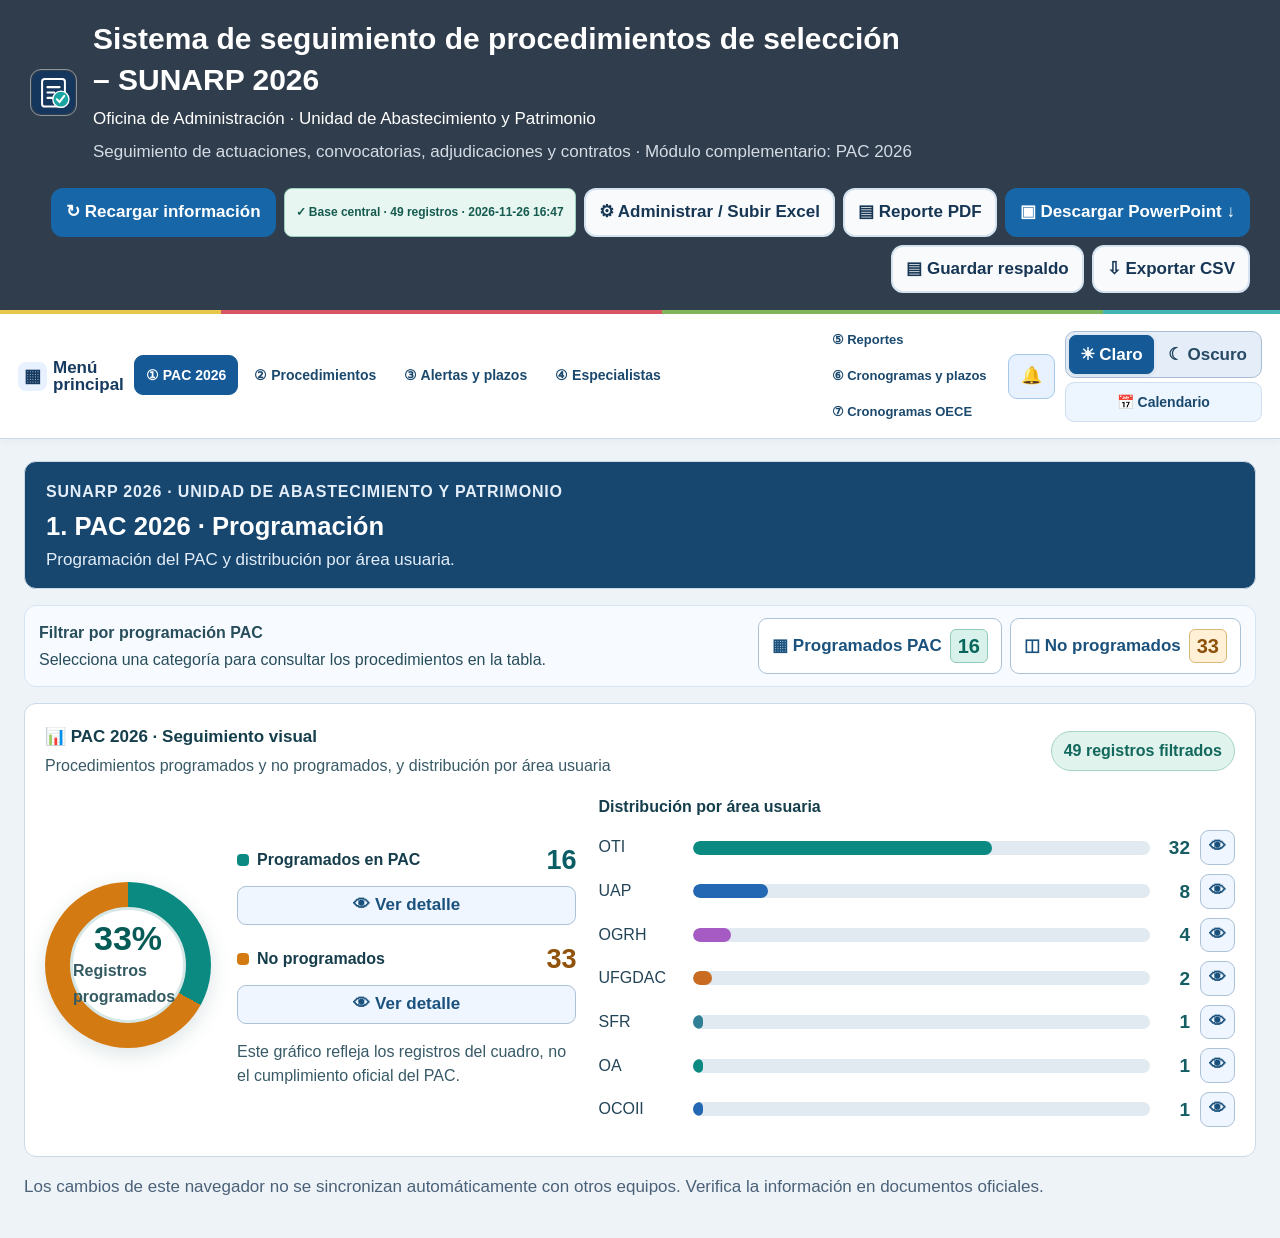
==== commit 2ed9b5ce: "Habilitar acceso directo a actuaciones preparatorias desde etiqueta de etapa" ====
--- a/index.html
+++ b/index.html
@@ -4325,7 +4325,7 @@
    return '<tr class="sun-proc2026-row sun-stage-'+statusColor+(end.kind==='soon'?' is-near':end.kind==='expired'?' is-expired':'')+'" data-proc-id="'+esc(r.id)+'">'+
     '<td data-label="Servicio"><button type="button" class="sun-proc2026-name" data-sun-proc-context="'+i+'" style="display:block;border:0;background:transparent;padding:0;text-align:left;color:inherit;font:inherit;font-weight:inherit;cursor:pointer" title="Abrir ficha según estado">'+esc(field(r.descripcion))+'</button>'+eye+'</td>'+
     '<td data-label="Procedimiento"><span class="sun-proc2026-type">'+esc(number)+'</span>' +window.sunPacBadge2026(r.pac)+'</td>'+
-    '<td data-label="Etapa / responsable"><span class="sun-proc2026-current sun-stage-label">'+esc(displayStage)+'</span>'+(cancelled?(cancellationDetail?'<span class="sun-proc2026-cancel-detail" style="display:inline;margin-left:10px;font-weight:400;line-height:1.5">'+esc(cancellationDetail)+'</span>':''):(follow.owner?'<span class="sun-proc2026-sub">Responsable: '+esc(follow.owner)+'</span>':''))+'</td>'+
+    '<td data-label="Etapa / responsable">'+(selectedSegment==='preparatorias'?'<button type="button" class="sun-proc2026-current sun-stage-label sun-stage-open-2026" data-sun-proc-new="'+i+'" title="Consultar actuaciones preparatorias" aria-label="Consultar actuaciones preparatorias de '+esc(field(r.descripcion))+'">'+esc(displayStage)+'</button>':'<span class="sun-proc2026-current sun-stage-label">'+esc(displayStage)+'</span>')+(cancelled?(cancellationDetail?'<span class="sun-proc2026-cancel-detail" style="display:inline;margin-left:10px;font-weight:400;line-height:1.5">'+esc(cancellationDetail)+'</span>':''):(follow.owner?'<span class="sun-proc2026-sub">Responsable: '+esc(follow.owner)+'</span>':''))+'</td>'+
 
     '<td data-label="Seguimiento">'+(cancelled?'':newButton)+(cancelled?'':end.date!=='—'?'<button type="button" data-sun-proc-calendar="'+i+'" class="sun-proc2026-sub" style="display:block;margin-top:9px;padding:4px 2px;background:transparent;border:0;color:inherit;font-weight:700;text-align:left;cursor:pointer;text-decoration:underline;text-underline-offset:3px" title="Abrir fecha y contrato en el calendario" aria-label="Ver vencimiento '+esc(end.date)+' en el calendario">📅 Vencimiento: '+esc(end.date)+'</button>':'')+'</td>'+
     '</tr>';
@@ -5337,3 +5337,5 @@
 }
 @media screen and (max-width:760px){#sunPrimaryNav .sun-nav-inner{padding:6px 9px!important;gap:6px!important}#sunPrimaryNav .sun-nav-link{font-size:12px!important;padding:8px!important}#sunPrimaryNav .sun-nav-report-sim-stack>.sun-nav-link{font-size:11px!important}#sunPageHeader{padding:13px!important}#sunProcedures2026Panel .sun-proc-filters-2026{padding:9px}#sunProcedures2026Panel .sun-proc2026-table{min-width:0!important}}
 </style>
+
+<style id="sunStageOpen2026">#sunProcedures2026Panel .sun-stage-open-2026{cursor:pointer;text-align:left;white-space:normal;width:fit-content;max-width:100%;font:inherit}#sunProcedures2026Panel .sun-stage-open-2026:hover{text-decoration:underline;text-underline-offset:3px;filter:brightness(.96)}#sunProcedures2026Panel .sun-stage-open-2026:focus-visible{outline:2px solid var(--ui-focus,#2870ad)!important;outline-offset:3px}</style>
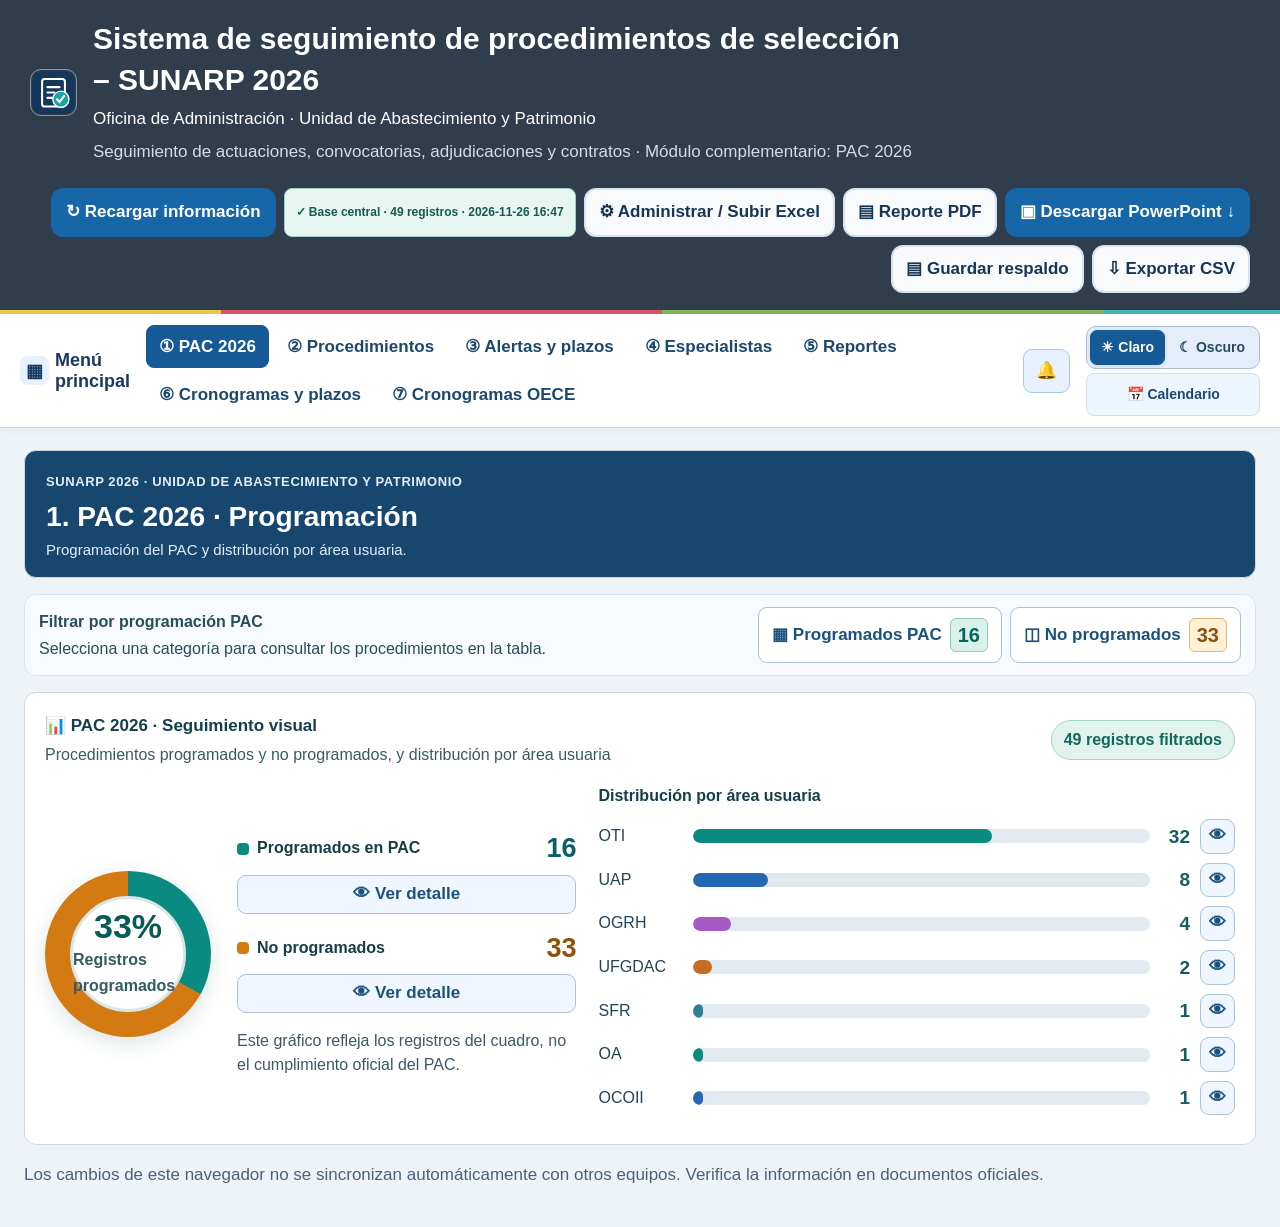
==== commit 28586333: "Encabezado elegante con navegación unificada y tipografía legible" ====
--- a/index.html
+++ b/index.html
@@ -2179,8 +2179,6 @@
       <button type="button" class="sun-nav-link" data-sun-route="procedimientos" title="2. Actuaciones preparatorias, selección y seguimiento contractual">② Procedimientos</button>
       <button type="button" class="sun-nav-link" data-sun-route="alertas" title="3. Revisión diaria de alertas y plazos registrados">③ Alertas y plazos</button>
       <button type="button" class="sun-nav-link" data-sun-route="especialistas" title="4. Asignaciones, responsables y carga de trabajo">④ Especialistas</button>
-    </div>
-    <div class="sun-nav-report-sim-stack">
       <button type="button" class="sun-nav-link" data-sun-route="reportes" title="5. Reportes para control gerencial">⑤ Reportes</button>
       <button type="button" class="sun-nav-link" data-sun-route="simulador" title="Consultar duración estimada de una nueva contratación">⑥ Cronogramas y plazos</button>
       <button type="button" class="sun-nav-link" data-sun-route="cronogramas-oece">⑦ Cronogramas OECE</button>
@@ -5339,3 +5337,35 @@
 </style>
 
 <style id="sunStageOpen2026">#sunProcedures2026Panel .sun-stage-open-2026{cursor:pointer;text-align:left;white-space:normal;width:fit-content;max-width:100%;font:inherit}#sunProcedures2026Panel .sun-stage-open-2026:hover{text-decoration:underline;text-underline-offset:3px;filter:brightness(.96)}#sunProcedures2026Panel .sun-stage-open-2026:focus-visible{outline:2px solid var(--ui-focus,#2870ad)!important;outline-offset:3px}</style>
+
+<style id="sunElegantHeader20261126">
+@media screen{
+#sunPrimaryNav .sun-nav-inner{display:grid!important;grid-template-columns:auto minmax(0,1fr) auto auto;grid-template-areas:"brand links bell tools";align-items:center;gap:10px 16px!important;padding:11px 20px!important;max-width:1700px!important}
+#sunPrimaryNav .sun-nav-title{grid-area:brand;display:flex!important;font-size:18px!important;line-height:1.15!important;font-weight:750!important}
+#sunPrimaryNav .sun-nav-title-words span{font-size:18px!important;line-height:1.15!important}
+#sunPrimaryNav .sun-nav-links{grid-area:links;display:flex!important;flex-wrap:wrap!important;align-items:center;gap:5px!important;width:auto!important;min-width:0;overflow:visible!important;white-space:normal!important;padding:0!important}
+#sunPrimaryNav .sun-nav-report-sim-stack{display:contents!important}
+#sunPrimaryNav .sun-bell-wrap{grid-area:bell}
+#sunPrimaryNav .sun-nav-tools{grid-area:tools;min-width:140px;align-items:stretch;margin:0!important}
+#sunPrimaryNav .sun-nav-link{font-size:17px!important;font-weight:650!important;line-height:1.25!important;min-height:43px!important;padding:9px 12px!important;white-space:nowrap!important;border-radius:8px!important}
+#sunPrimaryNav .sun-nav-link.is-active{font-weight:750!important}
+#sunPrimaryNav .sun-nav-report-sim-stack>.sun-nav-link{font-size:17px!important;font-weight:650!important;padding:9px 12px!important;min-height:43px!important;width:auto!important}
+#sunPrimaryNav .sun-theme-option,#sunPrimaryNav .sun-calendar-shortcut{font-size:14px!important;font-weight:650!important}
+#sunPageHeader h2{font-size:clamp(25px,2.2vw,32px)!important;line-height:1.25!important;font-weight:750!important}
+#sunPageHeader .sun-page-overline{font-size:13px!important;letter-spacing:.045em}
+#sunPageHeader p{font-size:15px!important;line-height:1.5!important}
+@media(max-width:1100px){
+#sunPrimaryNav .sun-nav-inner{grid-template-columns:1fr auto auto;grid-template-areas:"brand bell tools" "links links links";gap:7px 12px!important}
+#sunPrimaryNav .sun-nav-links{justify-content:flex-start}
+}
+@media(max-width:760px){
+#sunPrimaryNav .sun-nav-inner{padding:7px 10px!important;gap:6px!important}
+#sunPrimaryNav .sun-nav-title,#sunPrimaryNav .sun-nav-title-words span{font-size:15px!important}
+#sunPrimaryNav .sun-nav-links{flex-wrap:nowrap!important;overflow-x:auto!important;scrollbar-width:thin;padding-bottom:4px!important}
+#sunPrimaryNav .sun-nav-link,#sunPrimaryNav .sun-nav-report-sim-stack>.sun-nav-link{font-size:15px!important;padding:9px 11px!important;min-height:42px!important}
+#sunPrimaryNav .sun-nav-tools{min-width:110px}
+#sunPrimaryNav .sun-theme-option,#sunPrimaryNav .sun-calendar-shortcut{font-size:12px!important}
+#sunPageHeader h2{font-size:24px!important}
+}
+}
+</style>
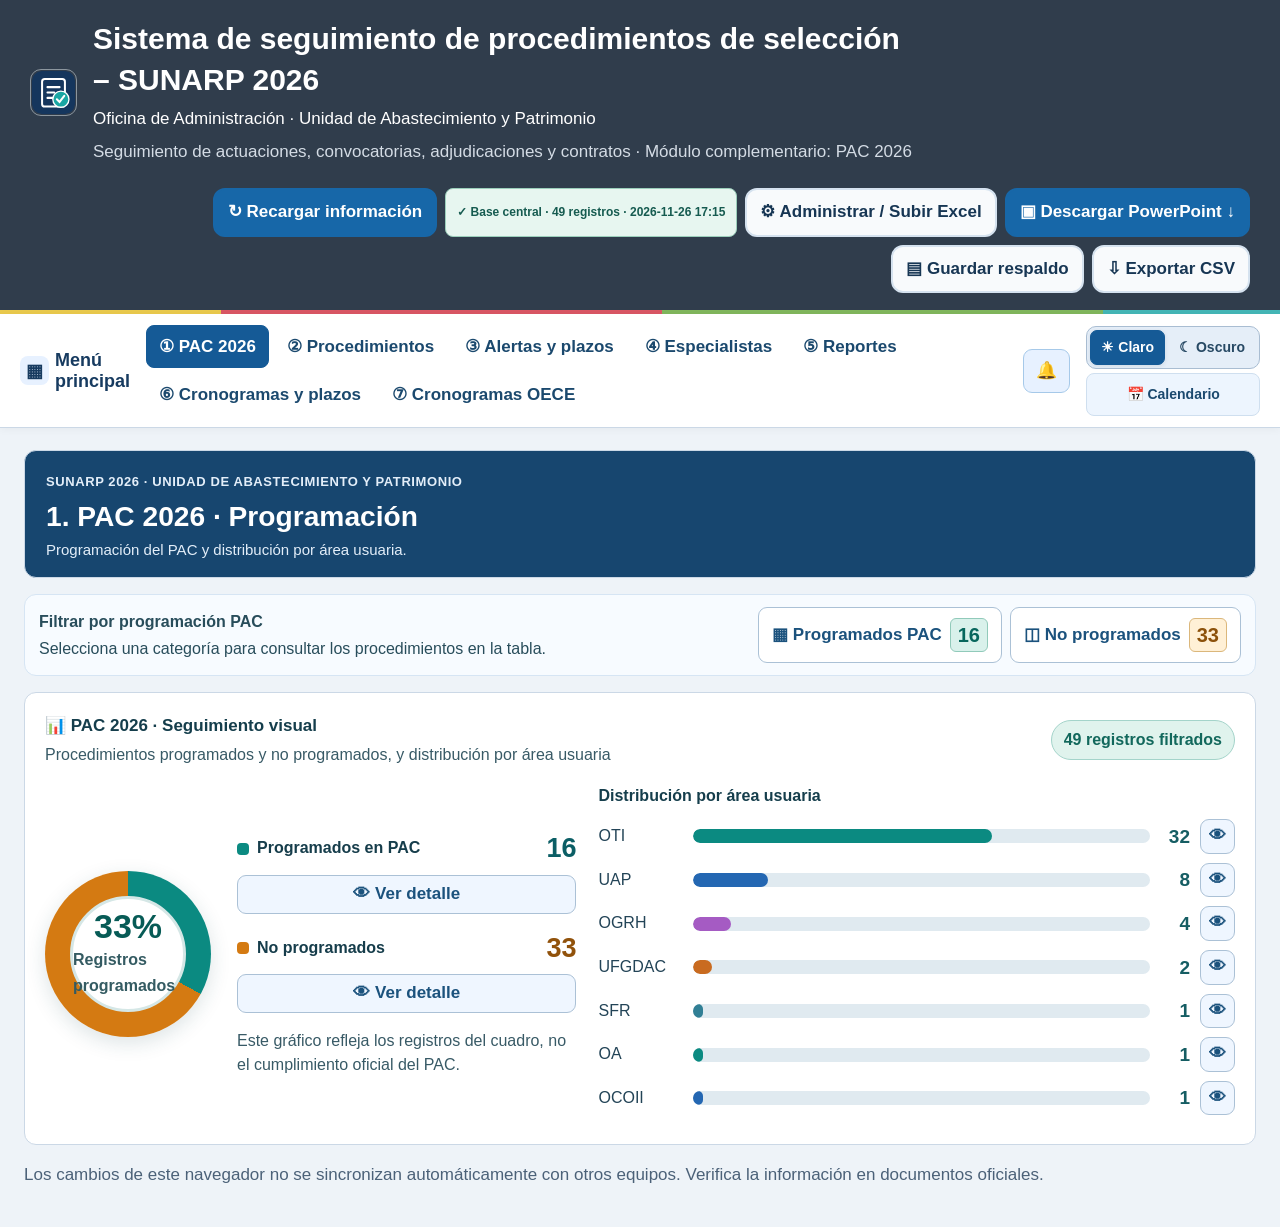
==== commit 88f93ebd: "Retirar botón PDF general y conservar reportes PDF por página en menú Reportes" ====
--- a/index.html
+++ b/index.html
@@ -2170,7 +2170,7 @@
 html[data-sun-theme="dark"] #sunTimelineSimulator .sc-urgency{border-color:#70b8bc}html[data-sun-theme="dark"] .sc-editable-badge{background:#2b5549;color:#d9fff0}html[data-sun-theme="dark"] .sc-savings{background:#254c40;color:#d3fae8}
 @media(max-width:650px){.sc-urgency-heading{flex-direction:column}#sunTimelineSimulator .sc-market-grid{grid-template-columns:1fr}#sunTimelineSimulator .sc-market-controls{gap:7px;flex-wrap:wrap}#sunTimelineSimulator .sc-market-controls output{min-width:100%;text-align:left}.sc-preset-buttons button{flex:1}}
 @media print{#sunTimelineSimulator .sc-urgency,.sc-inline-edit,.sc-locked{display:none!important}}
-</style><link rel="stylesheet" href="./responsive-20261118.css?v=1"></head><body data-sun-page="especialistas" data-sun-contract-tab="vigentes"><header class="hero"><div class="hero-inner"><div class="brand"><div class="brand-mark"><img alt="Símbolo del sistema" src="[data-uri]" style="width:43px;height:43px;border-radius:10px"/></div><div><h1>Sistema de seguimiento de procedimientos de selección – SUNARP 2026</h1><p>Oficina de Administración · Unidad de Abastecimiento y Patrimonio</p><span class="hero-sub">Seguimiento de actuaciones, convocatorias, adjudicaciones y contratos · Módulo complementario: PAC 2026</span></div></div><div class="actions"><button id="updateExcel" class="primary" type="button" title="Seleccionar un Excel actualizado (.xlsx)">↻ Actualizar desde Excel</button><input id="updateExcelFile" type="file" accept=".xlsx" hidden><button id="reportPdf" title="Abrir reporte listo para guardar como PDF">▤ Reporte PDF</button><button id="reportPpt" class="primary" type="button" title="Descargar directamente un archivo PowerPoint (.pptx) con los registros actuales">▣ Descargar PowerPoint ↓</button><span id="pptDownloadStatus" role="status" aria-live="polite" style="font-size:11px;display:none;max-width:235px;color:#e9f2ff"></span><button id="exportJson" title="Descargar copia de seguridad de los registros">▤ Guardar respaldo</button><button id="importJson" title="Restaurar una copia JSON">↥ Importar respaldo</button><button id="exportCsv">⇩ Exportar CSV</button><button class="primary" id="add">＋ Nuevo registro</button><input accept=".json" hidden="" id="fileInput" type="file"/></div></div></header><div class="hero-stripe"><i></i><i></i><i></i><i></i></div>
+</style><link rel="stylesheet" href="./responsive-20261118.css?v=1"></head><body data-sun-page="especialistas" data-sun-contract-tab="vigentes"><header class="hero"><div class="hero-inner"><div class="brand"><div class="brand-mark"><img alt="Símbolo del sistema" src="[data-uri]" style="width:43px;height:43px;border-radius:10px"/></div><div><h1>Sistema de seguimiento de procedimientos de selección – SUNARP 2026</h1><p>Oficina de Administración · Unidad de Abastecimiento y Patrimonio</p><span class="hero-sub">Seguimiento de actuaciones, convocatorias, adjudicaciones y contratos · Módulo complementario: PAC 2026</span></div></div><div class="actions"><button id="updateExcel" class="primary" type="button" title="Seleccionar un Excel actualizado (.xlsx)">↻ Actualizar desde Excel</button><input id="updateExcelFile" type="file" accept=".xlsx" hidden><button id="reportPpt" class="primary" type="button" title="Descargar directamente un archivo PowerPoint (.pptx) con los registros actuales">▣ Descargar PowerPoint ↓</button><span id="pptDownloadStatus" role="status" aria-live="polite" style="font-size:11px;display:none;max-width:235px;color:#e9f2ff"></span><button id="exportJson" title="Descargar copia de seguridad de los registros">▤ Guardar respaldo</button><button id="importJson" title="Restaurar una copia JSON">↥ Importar respaldo</button><button id="exportCsv">⇩ Exportar CSV</button><button class="primary" id="add">＋ Nuevo registro</button><input accept=".json" hidden="" id="fileInput" type="file"/></div></div></header><div class="hero-stripe"><i></i><i></i><i></i><i></i></div>
 <nav id="sunPrimaryNav" class="sun-primary-nav" aria-label="Menú principal de navegación">
   <div class="sun-nav-inner">
     <span class="sun-nav-title sun-nav-title-stacked" aria-hidden="true"><span class="sun-nav-brand">▦</span><span class="sun-nav-title-words"><span>Menú</span><span>principal</span></span></span>
@@ -2775,7 +2775,7 @@
 </head><body><header><h1>Seguimiento de procedimientos de selección – SUNARP 2026</h1><div>Oficina de Administración · Unidad de Abastecimiento y Patrimonio</div></header><button class="noprint" onclick="window.print()">Guardar como PDF / Imprimir</button><h2>${title}</h2> <p>Generado el ${stamp}</p>${report.sections().map(reportSection).join('')}</body></html>`);
  popup.document.close();
 }
-$r('reportPdf').addEventListener('click', () => openSectionPdf(document.body.dataset.sunPage));
+
 document.querySelectorAll('[data-sun-pdf]').forEach(button => {
  button.addEventListener('click', () => openSectionPdf(button.dataset.sunPdf));
 });
@@ -3980,11 +3980,11 @@
  const fields=[
   field('Especialista responsable del nuevo proceso',spec(r)),
   field('Área usuaria',r.area),
-  field('Etapa de la nueva contratación',status(r)),
-  ...(general==='SIN REQUERIMIENTO'?[field('Situación del requerimiento','SIN REQUERIMIENTO')]:[])
+  ...(general==='SIN REQUERIMIENTO'&&norm(status(r))!=='SIN REQUERIMIENTO'?[field('Situación del requerimiento','SIN REQUERIMIENTO')]:[])
  ];
  if(active){
-  if(general!=='CONTRATO VIGENTE'&&general!=='CONTRATO SUSCRITO'&&general!=='CULMINADO')fields.push(processField('Estado del procedimiento en seguimiento',r.estado));
+  const stageKey=v=>norm(v).replace(/^EN\s+/,'').replace(/^FASE DE\s+|^ETAPA DE\s+/,'');
+  if(!['CONTRATO VIGENTE','CONTRATO SUSCRITO','CULMINADO'].includes(general)&&stageKey(r.estado)!==stageKey(status(r)))fields.push(processField('Estado del procedimiento en seguimiento',r.estado));
   fields.push(
    processField('Fecha de requerimiento de la nueva contratación',r.fechaRequerimiento),
    processField('Documentos del requerimiento en seguimiento',r.documentosRequerimiento),
@@ -4008,7 +4008,7 @@
   '</div>':'';
  const follow=processPlaceholder(r.seguimientoExcel)?'':'<h4>Seguimiento de la nueva contratación</h4><div class="sun-newconv-notes">'+esc(r.seguimientoExcel)+'</div>';
  const explanation=second?'Se registra una segunda convocatoria pendiente o prevista. Las fechas de la primera convocatoria no se muestran como si correspondieran a la segunda.':pendingStage?'La nueva contratación aún no tiene una convocatoria publicada acreditada en los campos de seguimiento.':'Se muestran las actuaciones identificadas de la nueva contratación.';
- host.innerHTML='<div class="sun-newconv-detail"><span class="sun-newconv-status '+(pending(r)?'warn':'')+'">'+esc(status(r))+'</span>'+
+ host.innerHTML='<div class="sun-newconv-detail">'+
   '<h3>'+esc(txt(r.descripcion))+'</h3>'+
   '<p class="sun-linked-notice">'+esc(explanation)+'</p>'+
   '<div class="sun-newconv-fields">'+fields.filter(Boolean).join('')+'</div>'+
@@ -4023,7 +4023,7 @@
  const dlg=el('sunLinkedDetails'),content=el('sunLinkedContent');
  if(!dlg||!content)return;
  const gd=el('gerDetail');if(gd?.open)gd.close();
- el('sunLinkedTitle').textContent='Nueva contratación · seguimiento';
+ el('sunLinkedTitle').textContent=status(r)+' · Seguimiento';
  content.innerHTML='<p class="sun-linked-notice">La Ley 32069 distingue las actuaciones preparatorias de la convocatoria. Verifica la publicación en los documentos oficiales.</p><div class="sun-newconv-detail">'+(content.innerHTML||'<p>Sin información registrada.</p>')+'</div>';
  content.querySelectorAll('.sun-newconv-actions').forEach(node=>node.remove());
  if(dlg.open)dlg.close();
